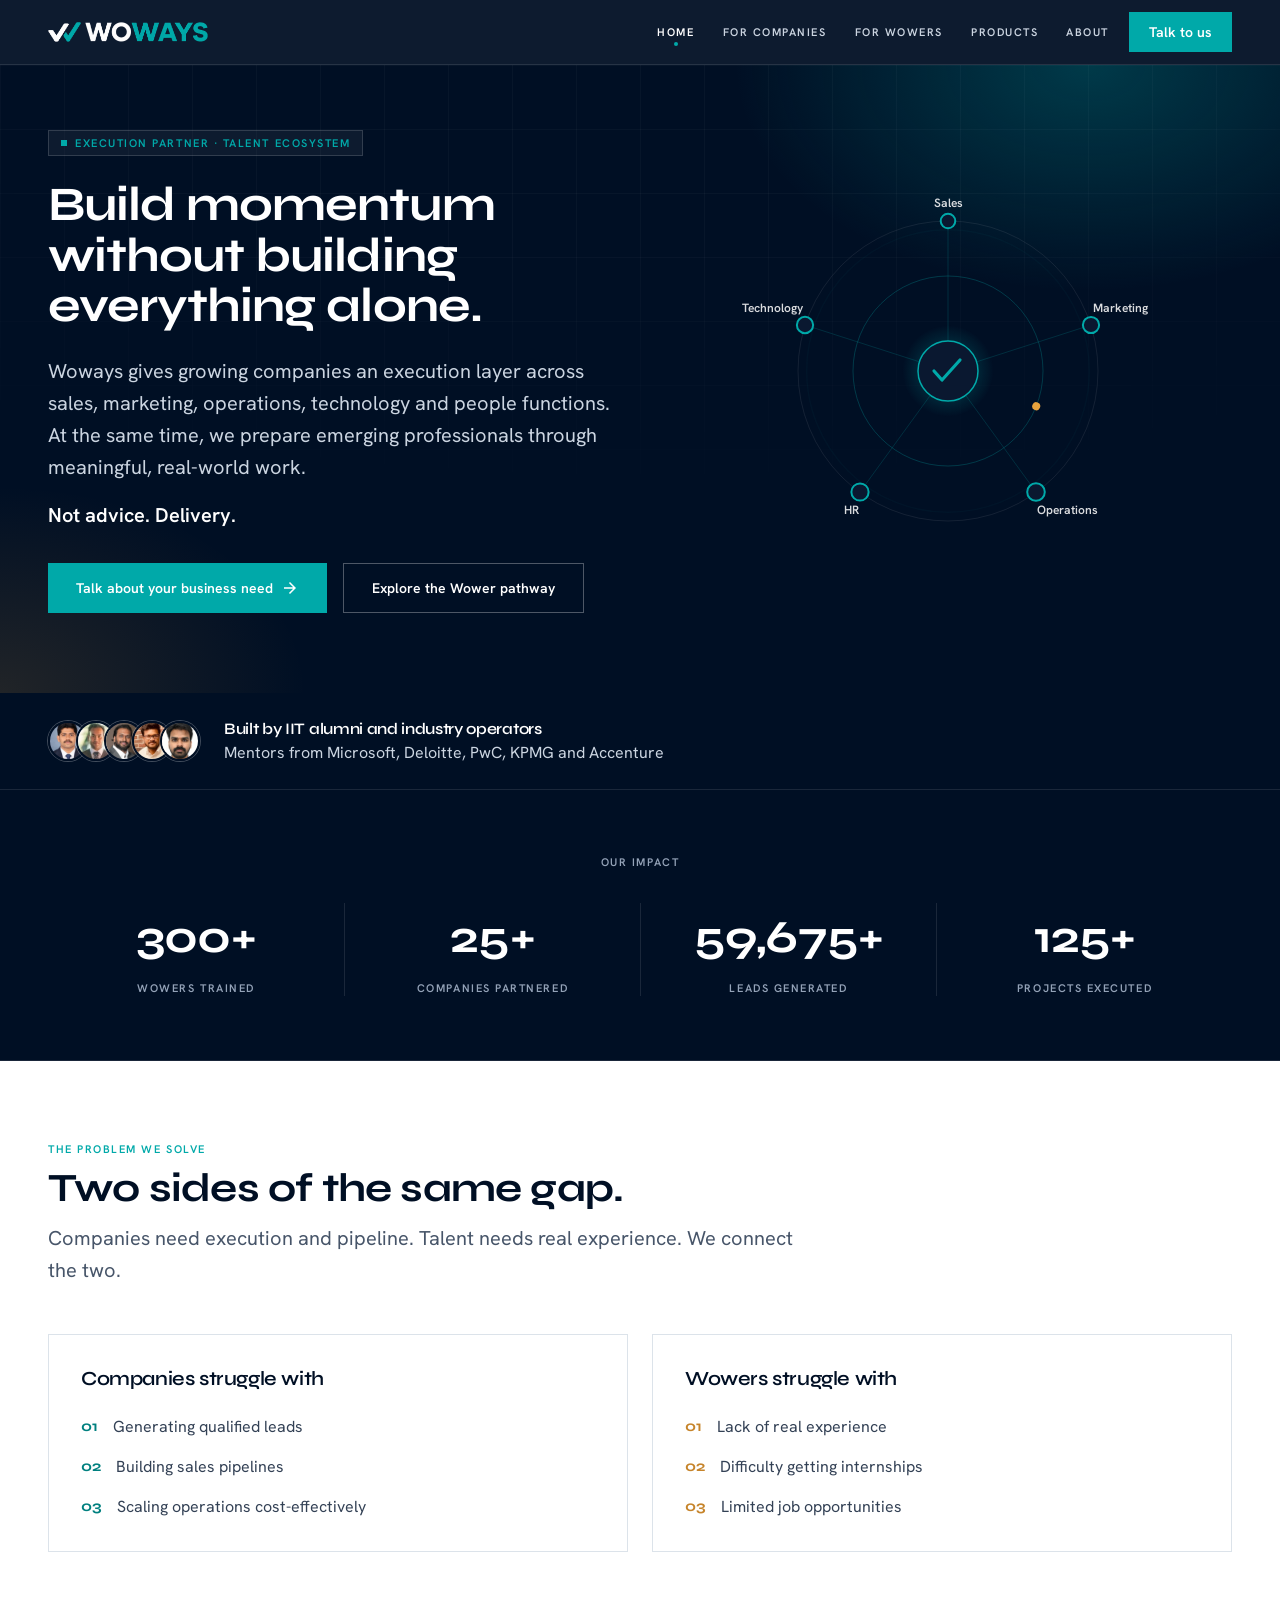
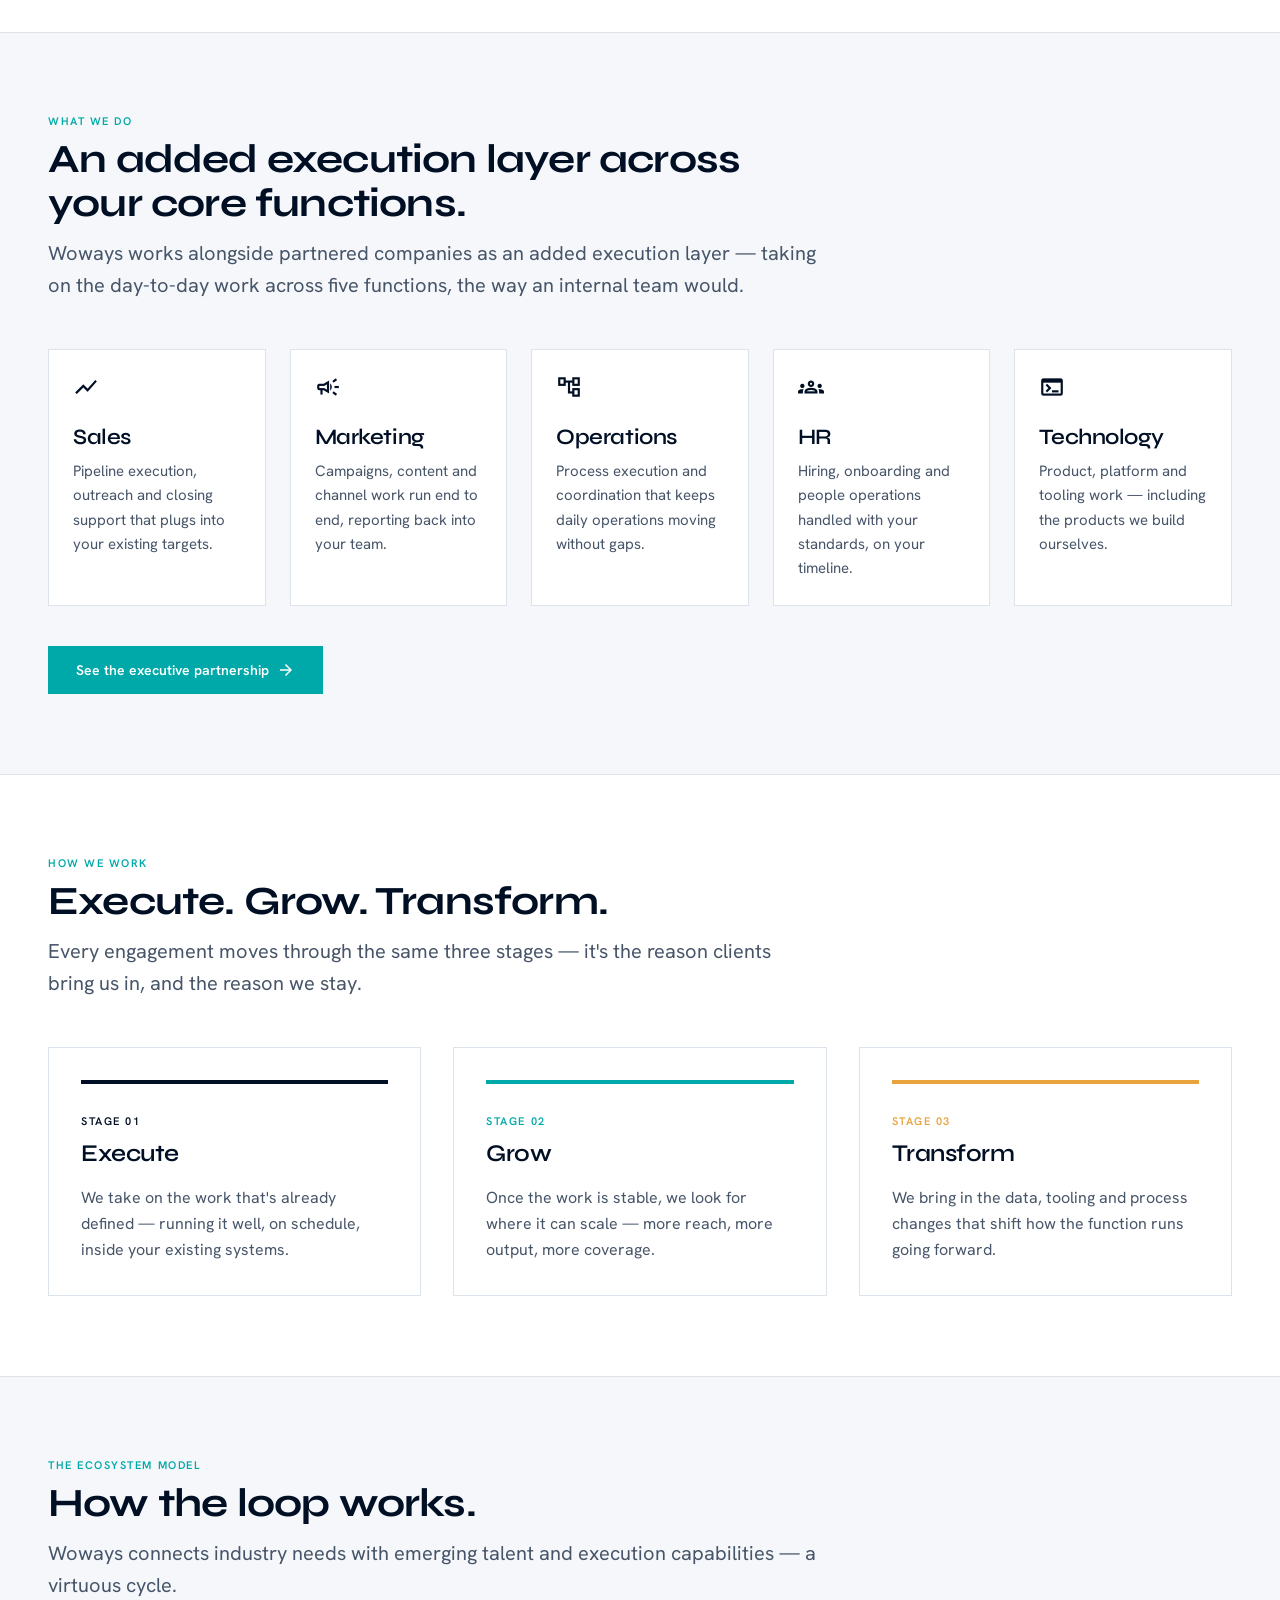
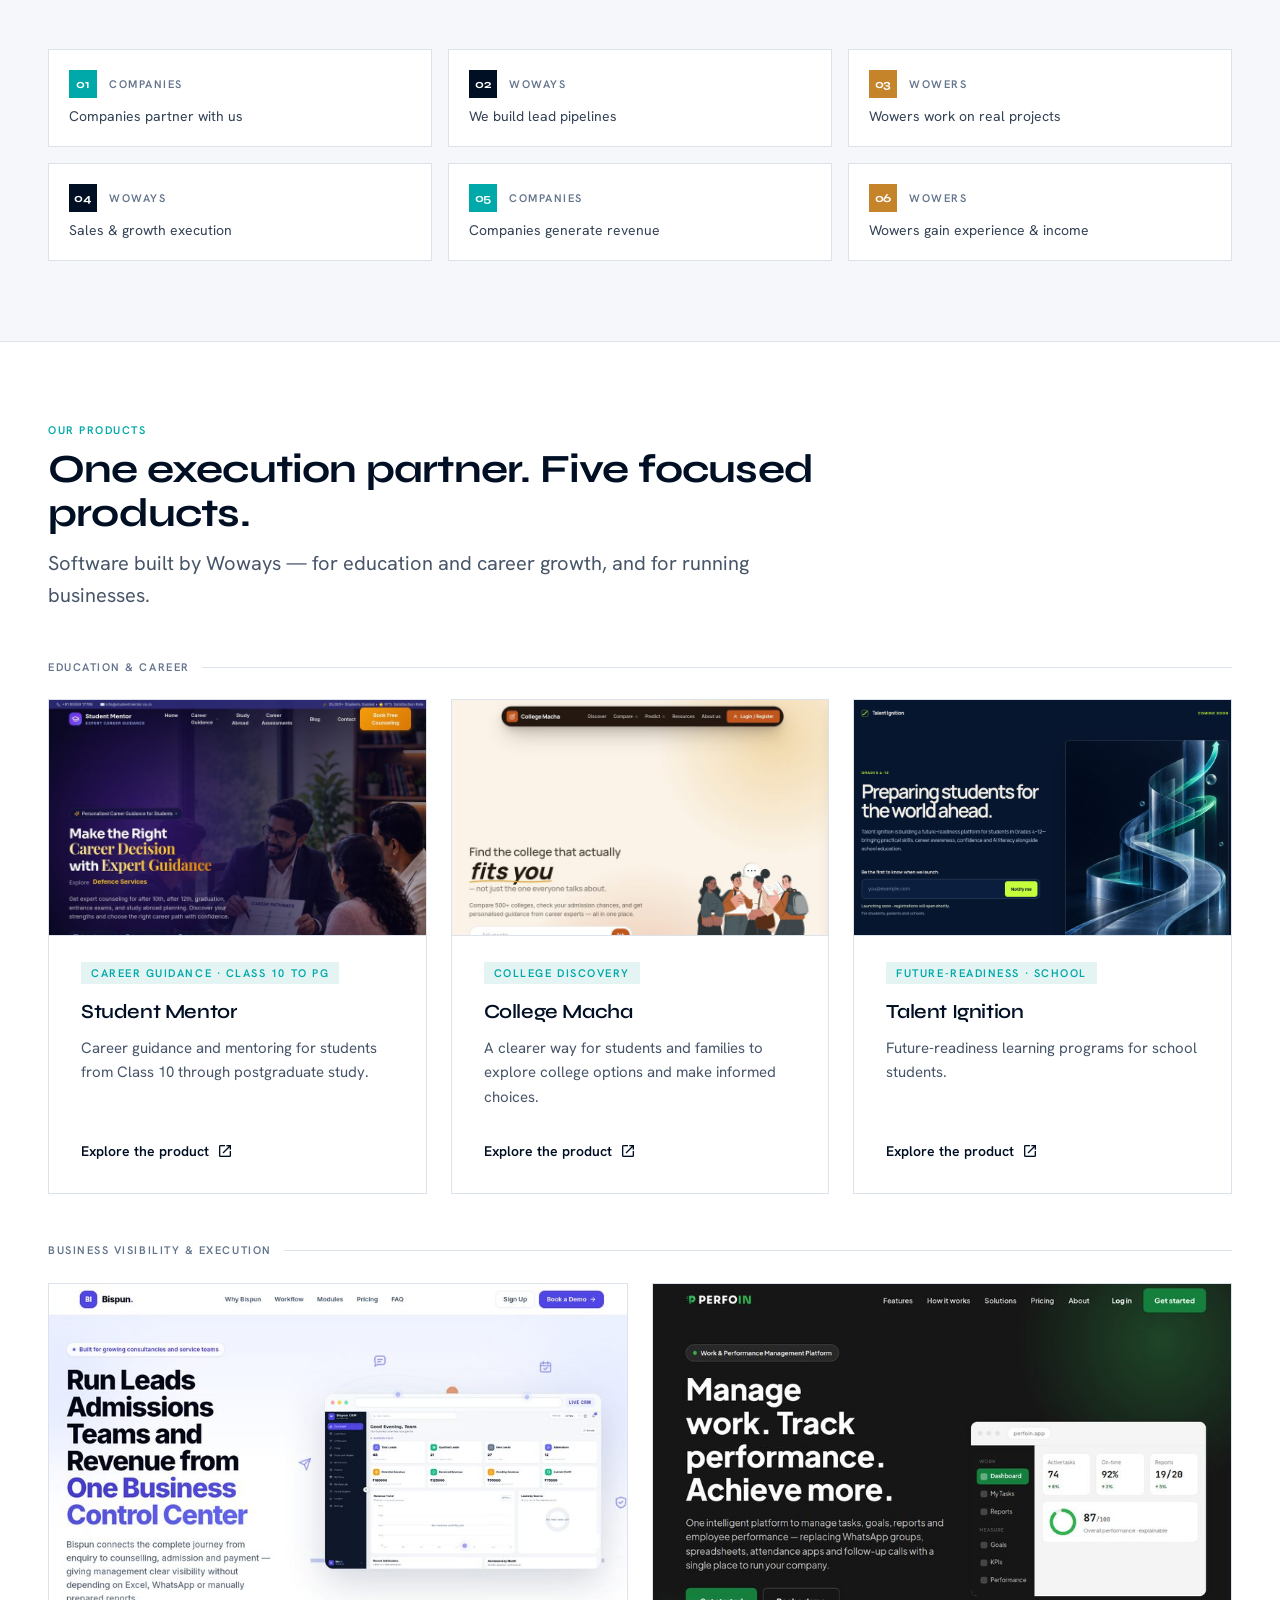
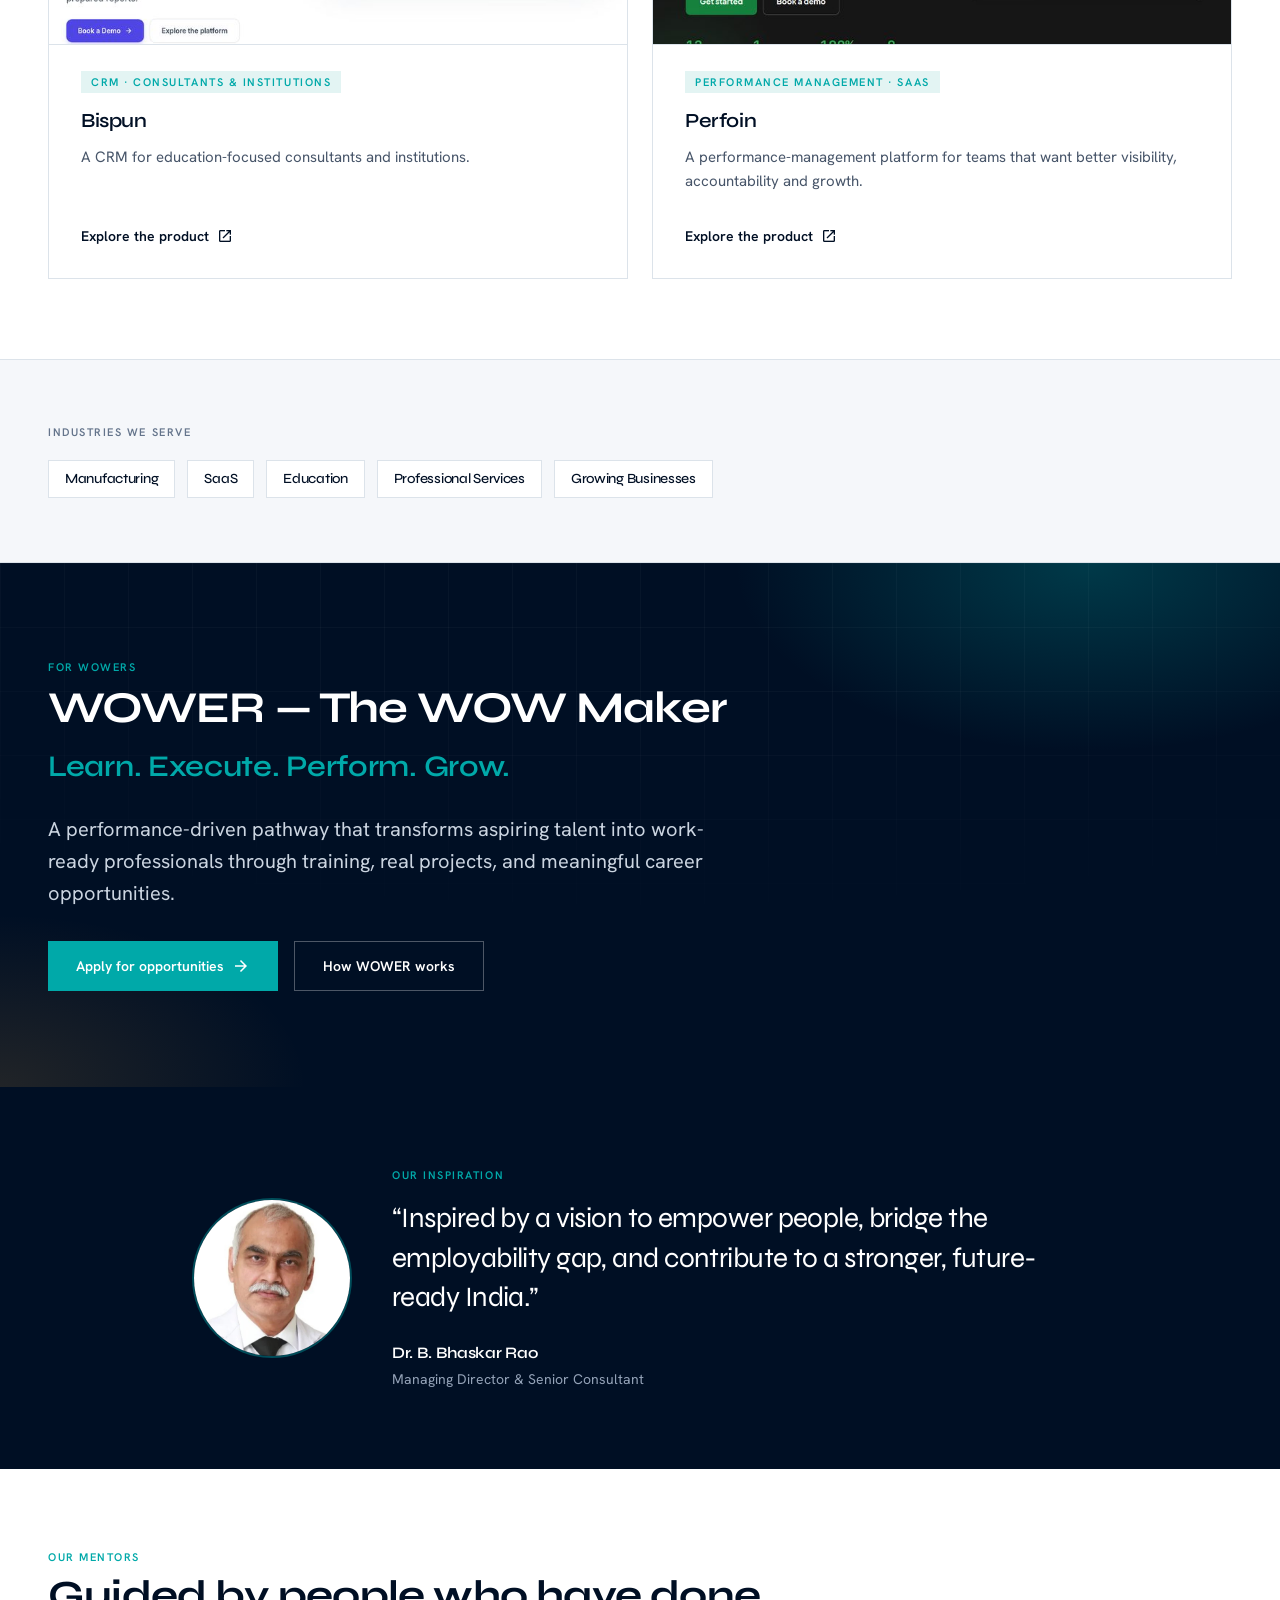
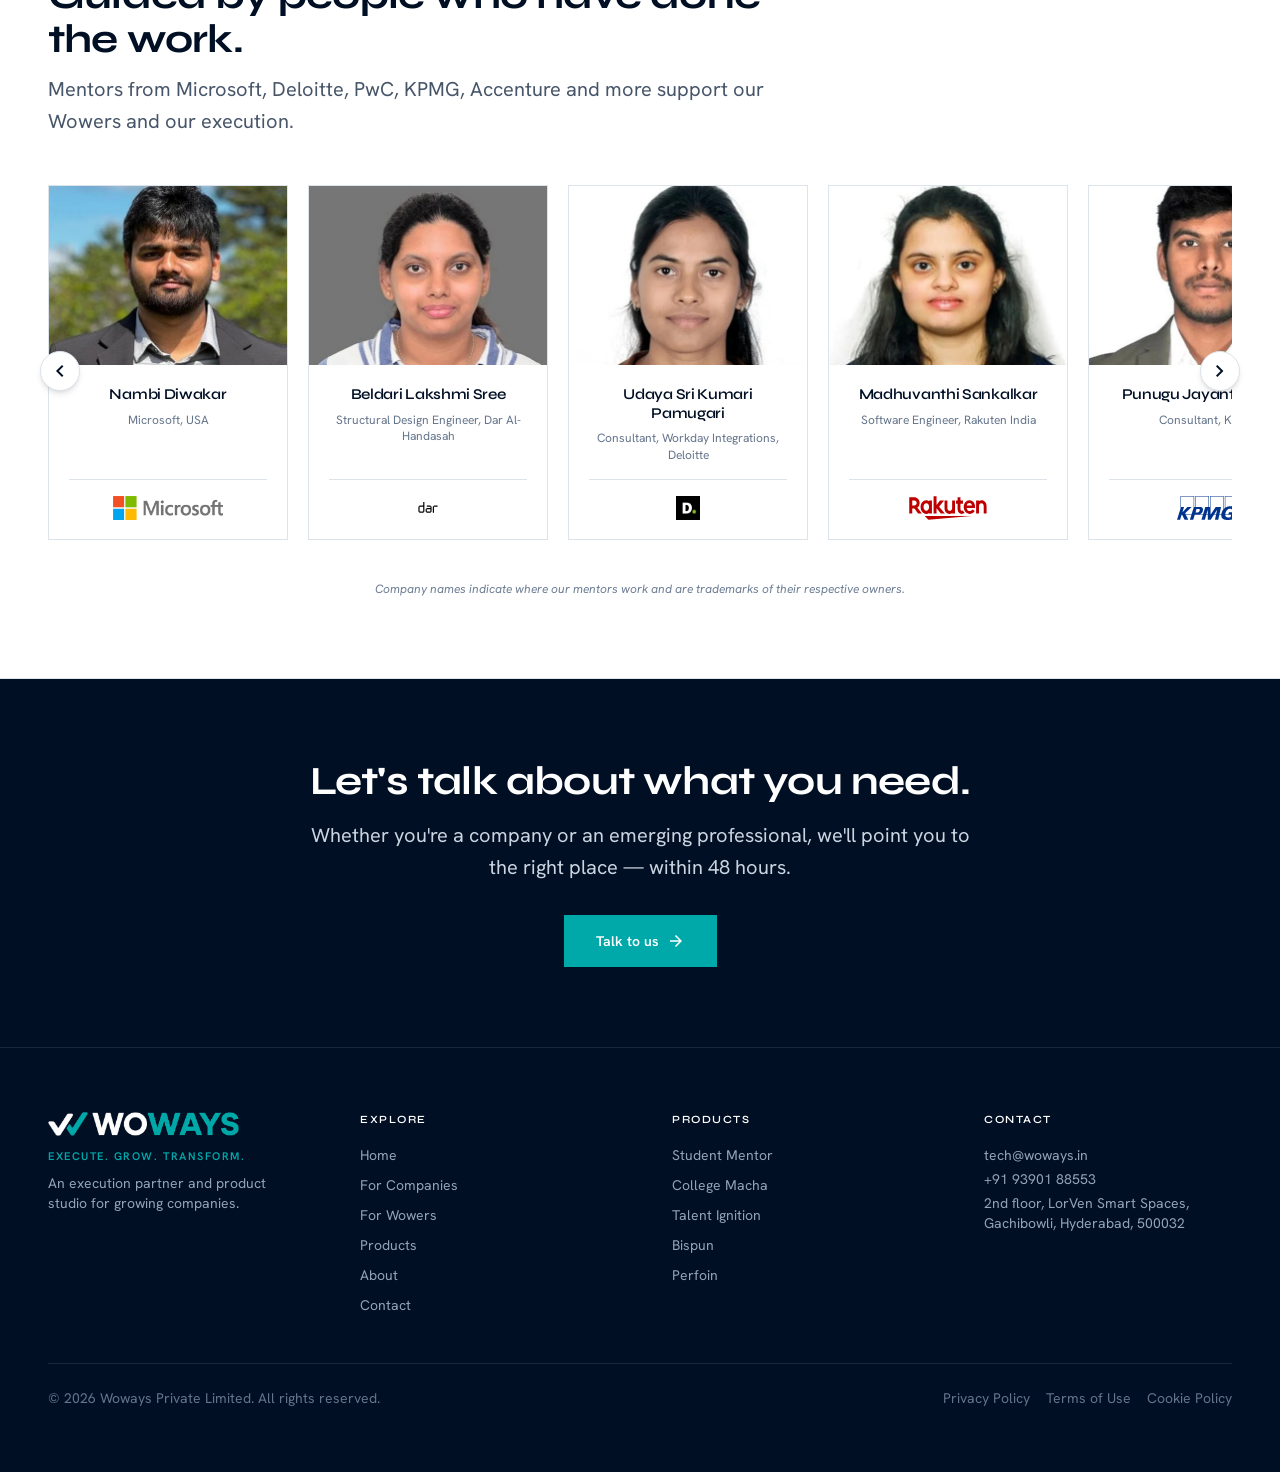
==== index.html @ 2e707cc6 "Fix clipped orbit labels — pad SVG viewBox Widened the shared hero-visual viewBox so edge labels (e." ====
<!DOCTYPE html>
<html class="scroll-smooth" lang="en"><head>
<meta charset="utf-8"/>
<meta content="width=device-width, initial-scale=1.0" name="viewport"/>
<title>Woways — Your Executive Partner</title>
<link rel="icon" href="favicon.ico" sizes="any"/>
<link rel="icon" type="image/png" sizes="32x32" href="favicon-32.png"/>
<link rel="icon" type="image/png" sizes="16x16" href="favicon-16.png"/>
<link rel="apple-touch-icon" href="apple-touch-icon.png"/>
<link href="https://fonts.googleapis.com" rel="preconnect"/>
<link crossorigin="" href="https://fonts.gstatic.com" rel="preconnect"/>
<link href="https://fonts.googleapis.com/css2?family=Hanken+Grotesk:ital,wght@0,300;0,400;0,500;0,600;0,700;1,400&family=Syne:wght@500;600;700;800&display=swap" rel="stylesheet"/>
<link href="https://fonts.googleapis.com/css2?family=Material+Symbols+Outlined:wght,FILL@100..700,0..1&display=swap" rel="stylesheet"/>
<link rel="stylesheet" href="styles.css"/>
<style>
 .material-symbols-outlined{font-variation-settings:'FILL' 0,'wght' 400,'GRAD' 0,'opsz' 24;display:inline-block;vertical-align:middle;line-height:1}
 body{font-family:"Hanken Grotesk",sans-serif;overflow-x:hidden}
 img{max-width:100%;height:auto}
 header img,footer img{max-height:2.5rem;width:auto}
 h1,h2,h3,h4,.font-display{font-family:"Syne",sans-serif;letter-spacing:-0.02em}
 .hd1{font-size:clamp(32px,4.6vw,48px);line-height:1.05;font-weight:700}
 .hd2{font-size:clamp(26px,3.6vw,40px);line-height:1.1;font-weight:700}
 .hd3{font-size:22px;line-height:1.2;font-weight:600}
 .lead{font-size:clamp(17px,2.2vw,20px);line-height:1.6}
 .cap{font-size:11px;font-weight:600;letter-spacing:.14em;text-transform:uppercase}
 :focus-visible{outline:2.5px solid #00A9A9;outline-offset:3px}
 .skip{position:absolute;left:-9999px;top:0;background:#00A9A9;color:#02201E;padding:10px 16px;font-weight:600;z-index:200}
 .skip:focus{left:0}
 /* page transition */
 @keyframes pageIn{from{opacity:0;transform:translateY(12px)}to{opacity:1;transform:none}}
 main#main{animation:pageIn .55s cubic-bezier(.2,.7,.2,1) both}
 body.is-leaving{opacity:0;transform:translateY(-8px);transition:opacity .26s ease,transform .26s ease}
 @media (prefers-reduced-motion:reduce){main#main{animation:none}body.is-leaving{opacity:1!important;transform:none!important;transition:none}}
 /* animations */
 .js-anim .reveal{opacity:0;transform:translateY(22px);transition:opacity .7s cubic-bezier(.2,.7,.2,1),transform .7s cubic-bezier(.2,.7,.2,1)}
 .js-anim .reveal.in{opacity:1;transform:none}
 .js-anim .stagger.in>*{opacity:0;transform:translateY(18px);animation:rise .6s cubic-bezier(.2,.7,.2,1) forwards}
 .js-anim .stagger.in>*:nth-child(2){animation-delay:.08s}.js-anim .stagger.in>*:nth-child(3){animation-delay:.16s}
 .js-anim .stagger.in>*:nth-child(4){animation-delay:.24s}.js-anim .stagger.in>*:nth-child(5){animation-delay:.32s}
 @keyframes rise{to{opacity:1;transform:none}}
 .herofade{opacity:0;transform:translateY(16px);animation:rise .8s cubic-bezier(.2,.7,.2,1) .05s forwards}
 .card-lift{transition:transform .2s ease,box-shadow .2s ease,border-color .2s ease}
 .card-lift:hover{transform:translateY(-4px);box-shadow:0 24px 50px -30px rgba(0,15,36,.5)}
 .arrow-move{transition:transform .16s ease}
 .grp:hover .arrow-move{transform:translateX(4px)}
 @media (prefers-reduced-motion:reduce){.reveal,.stagger>*,.herofade{opacity:1!important;transform:none!important;animation:none!important}.mascot-float{animation:none!important}}
 .mascot-float{animation:bob 4.2s ease-in-out infinite}
 @keyframes bob{0%,100%{transform:translateY(0)}50%{transform:translateY(-10px)}}
 @keyframes floaty{0%,100%{transform:translateY(0)}50%{transform:translateY(-14px)}}
 .floaty{animation:floaty 6s ease-in-out infinite}
 @media (prefers-reduced-motion:reduce){.floaty{animation:none!important}}
 .glow{background:radial-gradient(46% 60% at 85% 0%,rgba(0,169,169,.28),transparent 60%),radial-gradient(40% 55% at 0% 100%,rgba(232,163,61,.14),transparent 60%)}
 .gridlines{background-image:linear-gradient(rgba(255,255,255,.05) 1px,transparent 1px),linear-gradient(90deg,rgba(255,255,255,.05) 1px,transparent 1px);background-size:64px 64px;-webkit-mask:radial-gradient(120% 90% at 50% 0%,#000 30%,transparent 78%);mask:radial-gradient(120% 90% at 50% 0%,#000 30%,transparent 78%)}
</style>
</head><body class="bg-paperBg text-brandNavy antialiased"><a href="#main" class="skip">Skip to content</a><header class="sticky top-0 z-50 bg-brandNavy/95 backdrop-blur border-b border-white/10"><div class="max-w-[1440px] mx-auto px-6 lg:px-12 h-16 flex items-center justify-between"><a href="/" aria-label="Woways — Execute, Grow, Transform" class="flex items-center gap-1 shrink-0"><img src="logo-icon.png" alt="" class="h-5 w-auto"/><img src="logo-word.png" alt="Woways" class="h-5 w-auto"/></a><div class="flex items-center gap-5"><nav class="hidden md:flex items-center gap-5 lg:gap-7" aria-label="Primary"><a class="cap text-white transition-colors relative" href="/" aria-current="page">Home<span class="absolute -bottom-1.5 left-1/2 -translate-x-1/2 w-1 h-1 rounded-full bg-brandTeal"></span></a><a class="cap text-slate-300 hover:text-white transition-colors" href="companies">For Companies</a><a class="cap text-slate-300 hover:text-white transition-colors" href="wowers">For Wowers</a><a class="cap text-slate-300 hover:text-white transition-colors" href="products">Products</a><a class="cap text-slate-300 hover:text-white transition-colors" href="about">About</a></nav><a class="hidden sm:inline-flex items-center bg-brandTeal hover:bg-brandTealDark text-white text-sm font-semibold px-5 py-2.5 transition-colors" href="contact">Talk to us</a><button id="mbtn" class="md:hidden text-white p-2" aria-label="Open menu" aria-expanded="false"><span class="material-symbols-outlined">menu</span></button></div></div><div id="mmenu" class="hidden md:hidden bg-brandNavy border-t border-white/10"><a class="block px-6 py-3 text-slate-200 border-t border-white/10 font-display font-semibold" href="/">Home</a><a class="block px-6 py-3 text-slate-200 border-t border-white/10 font-display font-semibold" href="companies">For Companies</a><a class="block px-6 py-3 text-slate-200 border-t border-white/10 font-display font-semibold" href="wowers">For Wowers</a><a class="block px-6 py-3 text-slate-200 border-t border-white/10 font-display font-semibold" href="products">Products</a><a class="block px-6 py-3 text-slate-200 border-t border-white/10 font-display font-semibold" href="about">About</a><div class="p-4 border-t border-white/10"><a class="block text-center bg-brandTeal hover:bg-brandTealDark text-white text-sm font-semibold px-6 py-3 transition-colors" href="contact">Talk to us</a></div></div></header><main id="main" tabindex="-1"><section class="relative bg-brandNavy text-white overflow-hidden"><div class="absolute inset-0 glow pointer-events-none"></div><div class="absolute inset-0 gridlines opacity-60 pointer-events-none"></div><div class="relative max-w-[1440px] mx-auto px-6 lg:px-12 pt-12 lg:pt-16 pb-14 lg:pb-20 grid lg:grid-cols-2 gap-12 items-center"><div class="max-w-2xl herofade"><div class="inline-flex items-center gap-2 px-3 py-1 bg-white/5 border border-white/15 text-brandTeal cap mb-6"><span class="w-1.5 h-1.5 bg-brandTeal inline-block"></span> Execution partner · Talent ecosystem</div><h1 class="hd1 text-white mb-6">Build momentum without building everything alone.</h1><p class="lead text-slate-300 mb-8">Woways gives growing companies an execution layer across sales, marketing, operations, technology and people functions. At the same time, we prepare emerging professionals through meaningful, real-world work.<br class="hidden sm:block"/><span class="inline-block mt-4 text-white font-semibold">Not advice. Delivery.</span></p><div class="flex flex-wrap gap-4"><a class="bg-brandTeal hover:bg-brandTealDark text-white text-sm font-semibold px-7 py-3.5 transition-colors inline-flex items-center gap-2" href="partnerships#partner-form">Talk about your business need <span class="material-symbols-outlined text-[18px]" aria-hidden="true">arrow_forward</span></a><a class="border border-white/30 hover:border-white hover:bg-white/5 text-white text-sm font-semibold px-7 py-3.5 transition-colors" href="wowers">Explore the Wower pathway</a></div></div><div class="hidden lg:flex items-center justify-center herofade" style="animation-delay:.18s"><svg viewBox="-40 -16 480 432" class="w-full max-w-[480px] mx-auto" role="img" aria-label="Woways execution across five functions"><defs><filter id="vg" x="-50%" y="-50%" width="200%" height="200%"><feGaussianBlur stdDeviation="6" result="b"/><feMerge><feMergeNode in="b"/><feMergeNode in="SourceGraphic"/></feMerge></filter><radialGradient id="vc" cx="50%" cy="50%" r="50%"><stop offset="0%" stop-color="#00A9A9" stop-opacity=".9"/><stop offset="100%" stop-color="#00A9A9" stop-opacity="0"/></radialGradient></defs><circle cx="200" cy="200" r="150" fill="none" stroke="rgba(255,255,255,.08)"/><circle cx="200" cy="200" r="95" fill="none" stroke="rgba(0,169,169,.28)"/><line x1="200" y1="200" x2="200" y2="50" stroke="rgba(0,169,169,.20)" stroke-width="1"/><line x1="200" y1="200" x2="343" y2="154" stroke="rgba(0,169,169,.20)" stroke-width="1"/><line x1="200" y1="200" x2="288" y2="321" stroke="rgba(0,169,169,.20)" stroke-width="1"/><line x1="200" y1="200" x2="112" y2="321" stroke="rgba(0,169,169,.20)" stroke-width="1"/><line x1="200" y1="200" x2="57" y2="154" stroke="rgba(0,169,169,.20)" stroke-width="1"/><g><animateTransform attributeName="transform" type="rotate" from="0 200 200" to="360 200 200" dur="46s" repeatCount="indefinite"/><circle cx="295" cy="200" r="4" fill="#E8A33D"/></g><circle cx="200" cy="50" r="7" fill="#0A1830" stroke="#00A9A9" stroke-width="2"><animate attributeName="r" values="7;9;7" dur="3.0s" begin="0.0s" repeatCount="indefinite"/></circle><text x="200" y="48" text-anchor="middle" font-family="Hanken Grotesk,sans-serif" font-size="12" font-weight="600" fill="rgba(255,255,255,.85)" dy="-12">Sales</text><circle cx="343" cy="154" r="7" fill="#0A1830" stroke="#00A9A9" stroke-width="2"><animate attributeName="r" values="7;9;7" dur="3.3s" begin="0.4s" repeatCount="indefinite"/></circle><text x="345" y="153" text-anchor="start" font-family="Hanken Grotesk,sans-serif" font-size="12" font-weight="600" fill="rgba(255,255,255,.85)" dy="-12">Marketing</text><circle cx="288" cy="321" r="7" fill="#0A1830" stroke="#00A9A9" stroke-width="2"><animate attributeName="r" values="7;9;7" dur="3.6s" begin="0.8s" repeatCount="indefinite"/></circle><text x="289" y="323" text-anchor="start" font-family="Hanken Grotesk,sans-serif" font-size="12" font-weight="600" fill="rgba(255,255,255,.85)" dy="20">Operations</text><circle cx="112" cy="321" r="7" fill="#0A1830" stroke="#00A9A9" stroke-width="2"><animate attributeName="r" values="7;9;7" dur="3.9s" begin="1.2000000000000002s" repeatCount="indefinite"/></circle><text x="111" y="323" text-anchor="end" font-family="Hanken Grotesk,sans-serif" font-size="12" font-weight="600" fill="rgba(255,255,255,.85)" dy="20">HR</text><circle cx="57" cy="154" r="7" fill="#0A1830" stroke="#00A9A9" stroke-width="2"><animate attributeName="r" values="7;9;7" dur="4.2s" begin="1.6s" repeatCount="indefinite"/></circle><text x="55" y="153" text-anchor="end" font-family="Hanken Grotesk,sans-serif" font-size="12" font-weight="600" fill="rgba(255,255,255,.85)" dy="-12">Technology</text><circle cx="200" cy="200" r="46" fill="url(#vc)" opacity=".45"/><circle cx="200" cy="200" r="30" fill="#0A1830" stroke="#00A9A9" stroke-width="1.5"/><path d="M186 200 l8 9 18 -20" fill="none" stroke="#00A9A9" stroke-width="3.2" stroke-linecap="round" stroke-linejoin="round"/><circle cx="200" cy="200" r="30" fill="none" stroke="#00A9A9" stroke-width="1.5"><animate attributeName="r" values="30;150;30" dur="6s" repeatCount="indefinite"/><animate attributeName="opacity" values=".55;0;.55" dur="6s" repeatCount="indefinite"/></circle></svg></div></div></section><section class="bg-brandNavy py-6 border-b border-white/10"><div class="max-w-[1440px] mx-auto px-6 lg:px-12 flex flex-col sm:flex-row items-center sm:items-center gap-4 sm:gap-6 reveal"><div class="flex items-center shrink-0" aria-hidden="true"><img src="m/jagadishwar-reddy.jpg" alt="Jagadishwar Reddy" loading="lazy" class="w-10 h-10 rounded-full object-cover border-2 border-brandNavy ring-1 ring-white/25 -ml-3 first:ml-0"/><img src="m/vihang.jpg" alt="Vihang Gunnam" loading="lazy" class="w-10 h-10 rounded-full object-cover border-2 border-brandNavy ring-1 ring-white/25 -ml-3 first:ml-0"/><img src="m/bhargav-chowdary.jpg" alt="Durga Bhargav Chowdary Kotha" loading="lazy" class="w-10 h-10 rounded-full object-cover border-2 border-brandNavy ring-1 ring-white/25 -ml-3 first:ml-0"/><img src="m/rohit-karre.jpg" alt="Rohit Karre" loading="lazy" class="w-10 h-10 rounded-full object-cover border-2 border-brandNavy ring-1 ring-white/25 -ml-3 first:ml-0"/><img src="m/omkareshwar-boda.jpg" alt="Omkareshwar Boda" loading="lazy" class="w-10 h-10 rounded-full object-cover border-2 border-brandNavy ring-1 ring-white/25 -ml-3 first:ml-0"/></div><div class="text-center sm:text-left"><div class="text-white text-sm md:text-base font-display font-semibold">Built by IIT alumni and industry operators</div><div class="text-slate-300 text-sm md:text-base">Mentors from Microsoft, Deloitte, PwC, KPMG and Accenture</div></div></div></section><section class="bg-brandNavy py-14 lg:py-16 border-b border-white/10"><div class="max-w-[1440px] mx-auto px-6 lg:px-12"><p class="cap text-slate-400 mb-8 text-center reveal">Our impact</p><div class="grid grid-cols-2 md:grid-cols-4 gap-y-8 reveal"><div class="text-center px-2 "><div class="font-display font-bold text-white" style="font-size:clamp(30px,4.6vw,46px);letter-spacing:-0.02em"><span class="countup" data-to="300">300</span>+</div><div class="cap text-slate-400 mt-2">Wowers trained</div></div><div class="text-center px-2 md:border-l md:border-white/10"><div class="font-display font-bold text-white" style="font-size:clamp(30px,4.6vw,46px);letter-spacing:-0.02em"><span class="countup" data-to="25">25</span>+</div><div class="cap text-slate-400 mt-2">Companies partnered</div></div><div class="text-center px-2 md:border-l md:border-white/10"><div class="font-display font-bold text-white" style="font-size:clamp(30px,4.6vw,46px);letter-spacing:-0.02em"><span class="countup" data-to="59675">59,675</span>+</div><div class="cap text-slate-400 mt-2">Leads generated</div></div><div class="text-center px-2 md:border-l md:border-white/10"><div class="font-display font-bold text-white" style="font-size:clamp(30px,4.6vw,46px);letter-spacing:-0.02em"><span class="countup" data-to="125">125</span>+</div><div class="cap text-slate-400 mt-2">Projects executed</div></div></div></div></section><section class="bg-white py-16 lg:py-20 border-b border-borderLine"><div class="max-w-[1440px] mx-auto px-6 lg:px-12"><div class="max-w-3xl mb-12 reveal"><span class="cap text-brandTeal block mb-2">The problem we solve</span><h2 class="hd2 text-brandNavy mb-3">Two sides of the same gap.</h2><p class="lead text-slate-600">Companies need execution and pipeline. Talent needs real experience. We connect the two.</p></div><div class="grid grid-cols-1 md:grid-cols-2 gap-6 reveal"><div class="bg-white border border-borderLine p-8"><h3 class="hd3 text-brandNavy mb-6" style="font-size:20px">Companies struggle with</h3><div class="space-y-4"><div class="flex gap-4 items-start"><span class="font-display font-bold text-brandTealDark shrink-0" style="font-size:15px">01</span><span class="text-slate-700">Generating qualified leads</span></div><div class="flex gap-4 items-start"><span class="font-display font-bold text-brandTealDark shrink-0" style="font-size:15px">02</span><span class="text-slate-700">Building sales pipelines</span></div><div class="flex gap-4 items-start"><span class="font-display font-bold text-brandTealDark shrink-0" style="font-size:15px">03</span><span class="text-slate-700">Scaling operations cost-effectively</span></div></div></div><div class="bg-white border border-borderLine p-8"><h3 class="hd3 text-brandNavy mb-6" style="font-size:20px">Wowers struggle with</h3><div class="space-y-4"><div class="flex gap-4 items-start"><span class="font-display font-bold text-brandOrangeDark shrink-0" style="font-size:15px">01</span><span class="text-slate-700">Lack of real experience</span></div><div class="flex gap-4 items-start"><span class="font-display font-bold text-brandOrangeDark shrink-0" style="font-size:15px">02</span><span class="text-slate-700">Difficulty getting internships</span></div><div class="flex gap-4 items-start"><span class="font-display font-bold text-brandOrangeDark shrink-0" style="font-size:15px">03</span><span class="text-slate-700">Limited job opportunities</span></div></div></div></div></div></section><section class="bg-paperBg py-16 lg:py-20 border-b border-borderLine" id="capabilities"><div class="max-w-[1440px] mx-auto px-6 lg:px-12"><div class="max-w-3xl mb-12 reveal"><span class="cap text-brandTeal block mb-2">What we do</span><h2 class="hd2 text-brandNavy mb-3">An added execution layer across your core functions.</h2><p class="lead text-slate-600">Woways works alongside partnered companies as an added execution layer — taking on the day-to-day work across five functions, the way an internal team would.</p></div><div class="grid grid-cols-1 md:grid-cols-3 lg:grid-cols-5 gap-6 stagger reveal"><div class="bg-white border border-borderLine p-6 card-lift group"><span class="material-symbols-outlined text-[26px] text-brandNavy group-hover:text-brandTeal transition-colors mb-6 block" aria-hidden="true">show_chart</span><h3 class="hd3 text-brandNavy mb-2">Sales</h3><p class="text-[15px] leading-relaxed text-slate-600 leading-relaxed">Pipeline execution, outreach and closing support that plugs into your existing targets.</p></div><div class="bg-white border border-borderLine p-6 card-lift group"><span class="material-symbols-outlined text-[26px] text-brandNavy group-hover:text-brandTeal transition-colors mb-6 block" aria-hidden="true">campaign</span><h3 class="hd3 text-brandNavy mb-2">Marketing</h3><p class="text-[15px] leading-relaxed text-slate-600 leading-relaxed">Campaigns, content and channel work run end to end, reporting back into your team.</p></div><div class="bg-white border border-borderLine p-6 card-lift group"><span class="material-symbols-outlined text-[26px] text-brandNavy group-hover:text-brandTeal transition-colors mb-6 block" aria-hidden="true">account_tree</span><h3 class="hd3 text-brandNavy mb-2">Operations</h3><p class="text-[15px] leading-relaxed text-slate-600 leading-relaxed">Process execution and coordination that keeps daily operations moving without gaps.</p></div><div class="bg-white border border-borderLine p-6 card-lift group"><span class="material-symbols-outlined text-[26px] text-brandNavy group-hover:text-brandTeal transition-colors mb-6 block" aria-hidden="true">groups</span><h3 class="hd3 text-brandNavy mb-2">HR</h3><p class="text-[15px] leading-relaxed text-slate-600 leading-relaxed">Hiring, onboarding and people operations handled with your standards, on your timeline.</p></div><div class="bg-white border border-borderLine p-6 card-lift group"><span class="material-symbols-outlined text-[26px] text-brandNavy group-hover:text-brandTeal transition-colors mb-6 block" aria-hidden="true">terminal</span><h3 class="hd3 text-brandNavy mb-2">Technology</h3><p class="text-[15px] leading-relaxed text-slate-600 leading-relaxed">Product, platform and tooling work — including the products we build ourselves.</p></div></div><div class="mt-10 reveal"><a class="inline-flex items-center gap-2 bg-brandTeal hover:bg-brandTealDark text-white text-sm font-semibold px-7 py-3.5 transition-colors grp" href="companies">See the executive partnership <span class="material-symbols-outlined text-[18px] arrow-move" aria-hidden="true">arrow_forward</span></a></div></div></section><section class="bg-white py-16 lg:py-20 border-b border-borderLine" id="how"><div class="max-w-[1440px] mx-auto px-6 lg:px-12"><div class="max-w-3xl mb-12 reveal"><span class="cap text-brandTeal block mb-2">How we work</span><h2 class="hd2 text-brandNavy mb-3">Execute. Grow. Transform.</h2><p class="lead text-slate-600">Every engagement moves through the same three stages — it's the reason clients bring us in, and the reason we stay.</p></div><div class="grid grid-cols-1 md:grid-cols-3 gap-8 stagger reveal"><div class="border border-borderLine p-8 bg-white card-lift"><div class="w-full h-1 bg-brandNavy mb-6"></div><span class="cap text-brandNavy font-bold">STAGE 01</span><h3 class="hd3 text-brandNavy mt-2 mb-4" style="font-size:24px">Execute</h3><p class="text-slate-600 leading-relaxed">We take on the work that's already defined — running it well, on schedule, inside your existing systems.</p></div><div class="border border-borderLine p-8 bg-white card-lift"><div class="w-full h-1 bg-brandTeal mb-6"></div><span class="cap text-brandTeal font-bold">STAGE 02</span><h3 class="hd3 text-brandNavy mt-2 mb-4" style="font-size:24px">Grow</h3><p class="text-slate-600 leading-relaxed">Once the work is stable, we look for where it can scale — more reach, more output, more coverage.</p></div><div class="border border-borderLine p-8 bg-white card-lift"><div class="w-full h-1 bg-brandOrange mb-6"></div><span class="cap text-brandOrange font-bold">STAGE 03</span><h3 class="hd3 text-brandNavy mt-2 mb-4" style="font-size:24px">Transform</h3><p class="text-slate-600 leading-relaxed">We bring in the data, tooling and process changes that shift how the function runs going forward.</p></div></div></div></section><section class="bg-paperBg py-16 lg:py-20 border-b border-borderLine"><div class="max-w-[1440px] mx-auto px-6 lg:px-12"><div class="max-w-3xl mb-12 reveal"><span class="cap text-brandTeal block mb-2">The ecosystem model</span><h2 class="hd2 text-brandNavy mb-3">How the loop works.</h2><p class="lead text-slate-600">Woways connects industry needs with emerging talent and execution capabilities — a virtuous cycle.</p></div><div class="grid grid-cols-1 sm:grid-cols-2 lg:grid-cols-3 gap-4 stagger reveal"><div class="bg-white border border-borderLine p-5 card-lift"><div class="flex items-center gap-3 mb-2"><span class="w-7 h-7 bg-brandTeal text-white grid place-items-center font-display font-bold text-xs shrink-0">01</span><span class="cap text-slate-500">Companies</span></div><p class="text-slate-700 text-sm">Companies partner with us</p></div><div class="bg-white border border-borderLine p-5 card-lift"><div class="flex items-center gap-3 mb-2"><span class="w-7 h-7 bg-brandNavy text-white grid place-items-center font-display font-bold text-xs shrink-0">02</span><span class="cap text-slate-500">Woways</span></div><p class="text-slate-700 text-sm">We build lead pipelines</p></div><div class="bg-white border border-borderLine p-5 card-lift"><div class="flex items-center gap-3 mb-2"><span class="w-7 h-7 bg-brandOrangeDark text-white grid place-items-center font-display font-bold text-xs shrink-0">03</span><span class="cap text-slate-500">Wowers</span></div><p class="text-slate-700 text-sm">Wowers work on real projects</p></div><div class="bg-white border border-borderLine p-5 card-lift"><div class="flex items-center gap-3 mb-2"><span class="w-7 h-7 bg-brandNavy text-white grid place-items-center font-display font-bold text-xs shrink-0">04</span><span class="cap text-slate-500">Woways</span></div><p class="text-slate-700 text-sm">Sales & growth execution</p></div><div class="bg-white border border-borderLine p-5 card-lift"><div class="flex items-center gap-3 mb-2"><span class="w-7 h-7 bg-brandTeal text-white grid place-items-center font-display font-bold text-xs shrink-0">05</span><span class="cap text-slate-500">Companies</span></div><p class="text-slate-700 text-sm">Companies generate revenue</p></div><div class="bg-white border border-borderLine p-5 card-lift"><div class="flex items-center gap-3 mb-2"><span class="w-7 h-7 bg-brandOrangeDark text-white grid place-items-center font-display font-bold text-xs shrink-0">06</span><span class="cap text-slate-500">Wowers</span></div><p class="text-slate-700 text-sm">Wowers gain experience & income</p></div></div></div></section><section class="bg-white py-16 lg:py-20 border-b border-borderLine" id="products"><div class="max-w-[1440px] mx-auto px-6 lg:px-12"><div class="max-w-3xl mb-12 reveal"><span class="cap text-brandTeal block mb-2">Our products</span><h2 class="hd2 text-brandNavy mb-3">One execution partner. Five focused products.</h2><p class="lead text-slate-600">Software built by Woways — for education and career growth, and for running businesses.</p></div><div class="flex items-center gap-3 mb-6 reveal"><span class="cap text-slate-500">Education &amp; Career</span><div class="h-px bg-borderLine flex-1"></div></div><div class="grid grid-cols-1 md:grid-cols-3 gap-6 stagger reveal"><a class="bg-white border border-borderLine p-8 card-lift grp flex flex-col justify-between hover:border-brandNavy overflow-hidden" href="https://studentmentor.co.in" target="_blank" rel="noopener noreferrer"><div><div class="aspect-[16/10] overflow-hidden -mx-8 -mt-8 mb-6 border-b border-borderLine"><img src="shot-studentmentor.jpg" alt="Student Mentor preview" loading="lazy" class="w-full h-full object-cover object-top"/></div><span class="cap text-brandTeal bg-brandTealTint px-2.5 py-1">Career guidance · Class 10 to PG</span><h3 class="hd3 text-brandNavy mt-4 mb-3" style="font-size:20px">Student Mentor</h3><p class="text-[15px] leading-relaxed text-slate-600 leading-relaxed mb-8">Career guidance and mentoring for students from Class 10 through postgraduate study.</p></div><span class="inline-flex items-center gap-2 text-sm font-semibold text-brandNavy">Explore the product <span class="material-symbols-outlined text-[16px] arrow-move" aria-hidden="true">open_in_new</span></span></a><a class="bg-white border border-borderLine p-8 card-lift grp flex flex-col justify-between hover:border-brandNavy overflow-hidden" href="https://collegemacha.com" target="_blank" rel="noopener noreferrer"><div><div class="aspect-[16/10] overflow-hidden -mx-8 -mt-8 mb-6 border-b border-borderLine"><img src="shot-collegemacha.jpg" alt="College Macha preview" loading="lazy" class="w-full h-full object-cover object-top"/></div><span class="cap text-brandTeal bg-brandTealTint px-2.5 py-1">College discovery</span><h3 class="hd3 text-brandNavy mt-4 mb-3" style="font-size:20px">College Macha</h3><p class="text-[15px] leading-relaxed text-slate-600 leading-relaxed mb-8">A clearer way for students and families to explore college options and make informed choices.</p></div><span class="inline-flex items-center gap-2 text-sm font-semibold text-brandNavy">Explore the product <span class="material-symbols-outlined text-[16px] arrow-move" aria-hidden="true">open_in_new</span></span></a><a class="bg-white border border-borderLine p-8 card-lift grp flex flex-col justify-between hover:border-brandNavy overflow-hidden" href="https://talentignition.in" target="_blank" rel="noopener noreferrer"><div><div class="aspect-[16/10] overflow-hidden -mx-8 -mt-8 mb-6 border-b border-borderLine"><img src="shot-talentignition.jpg" alt="Talent Ignition preview" loading="lazy" class="w-full h-full object-cover object-top"/></div><span class="cap text-brandTeal bg-brandTealTint px-2.5 py-1">Future-readiness · School</span><h3 class="hd3 text-brandNavy mt-4 mb-3" style="font-size:20px">Talent Ignition</h3><p class="text-[15px] leading-relaxed text-slate-600 leading-relaxed mb-8">Future-readiness learning programs for school students.</p></div><span class="inline-flex items-center gap-2 text-sm font-semibold text-brandNavy">Explore the product <span class="material-symbols-outlined text-[16px] arrow-move" aria-hidden="true">open_in_new</span></span></a></div><div class="flex items-center gap-3 mb-6 mt-12 reveal"><span class="cap text-slate-500">Business Visibility &amp; Execution</span><div class="h-px bg-borderLine flex-1"></div></div><div class="grid grid-cols-1 md:grid-cols-2 gap-6 stagger reveal"><a class="bg-white border border-borderLine p-8 card-lift grp flex flex-col justify-between hover:border-brandNavy overflow-hidden" href="https://bispun.com" target="_blank" rel="noopener noreferrer"><div><div class="aspect-[16/10] overflow-hidden -mx-8 -mt-8 mb-6 border-b border-borderLine"><img src="shot-bispun.jpg" alt="Bispun preview" loading="lazy" class="w-full h-full object-cover object-top"/></div><span class="cap text-brandTeal bg-brandTealTint px-2.5 py-1">CRM · consultants & institutions</span><h3 class="hd3 text-brandNavy mt-4 mb-3" style="font-size:20px">Bispun</h3><p class="text-[15px] leading-relaxed text-slate-600 leading-relaxed mb-8">A CRM for education-focused consultants and institutions.</p></div><span class="inline-flex items-center gap-2 text-sm font-semibold text-brandNavy">Explore the product <span class="material-symbols-outlined text-[16px] arrow-move" aria-hidden="true">open_in_new</span></span></a><a class="bg-white border border-borderLine p-8 card-lift grp flex flex-col justify-between hover:border-brandNavy overflow-hidden" href="https://woways-site.vercel.app" target="_blank" rel="noopener noreferrer"><div><div class="aspect-[16/10] overflow-hidden -mx-8 -mt-8 mb-6 border-b border-borderLine"><img src="shot-performance.jpg" alt="Perfoin preview" loading="lazy" class="w-full h-full object-cover object-top"/></div><span class="cap text-brandTeal bg-brandTealTint px-2.5 py-1">Performance management · SaaS</span><h3 class="hd3 text-brandNavy mt-4 mb-3" style="font-size:20px">Perfoin</h3><p class="text-[15px] leading-relaxed text-slate-600 leading-relaxed mb-8">A performance-management platform for teams that want better visibility, accountability and growth.</p></div><span class="inline-flex items-center gap-2 text-sm font-semibold text-brandNavy">Explore the product <span class="material-symbols-outlined text-[16px] arrow-move" aria-hidden="true">open_in_new</span></span></a></div></div></section><section class="bg-paperBg py-16 border-b border-borderLine"><div class="max-w-[1440px] mx-auto px-6 lg:px-12"><p class="cap text-slate-500 mb-5 reveal">Industries we serve</p><div class="flex flex-wrap gap-3 stagger reveal"><span class="px-4 py-2 bg-white border border-borderLine text-sm font-display font-medium text-brandNavy card-lift">Manufacturing</span><span class="px-4 py-2 bg-white border border-borderLine text-sm font-display font-medium text-brandNavy card-lift">SaaS</span><span class="px-4 py-2 bg-white border border-borderLine text-sm font-display font-medium text-brandNavy card-lift">Education</span><span class="px-4 py-2 bg-white border border-borderLine text-sm font-display font-medium text-brandNavy card-lift">Professional Services</span><span class="px-4 py-2 bg-white border border-borderLine text-sm font-display font-medium text-brandNavy card-lift">Growing Businesses</span></div></div></section><section class="relative bg-brandNavy text-white overflow-hidden"><div class="absolute inset-0 glow pointer-events-none"></div><div class="absolute inset-0 gridlines opacity-60 pointer-events-none"></div><div class="relative max-w-[1440px] mx-auto px-6 lg:px-12 py-16 lg:py-24"><div class="max-w-3xl reveal"><span class="cap text-brandTeal block mb-2">For Wowers</span><h2 class="hd2 text-white mb-3" style="font-size:clamp(28px,4vw,44px)">WOWER — The WOW Maker</h2><p class="font-display font-semibold text-brandTeal mb-6" style="font-size:clamp(20px,2.8vw,30px);letter-spacing:-0.01em">Learn. Execute. Perform. Grow.</p><p class="lead text-slate-300 mb-8 max-w-2xl">A performance-driven pathway that transforms aspiring talent into work-ready professionals through training, real projects, and meaningful career opportunities.</p><div class="flex flex-wrap gap-4"><a class="inline-flex items-center gap-2 bg-brandTeal hover:bg-brandTealDark text-white text-sm font-semibold px-7 py-3.5 transition-colors" href="internships#apply-form">Apply for opportunities <span class="material-symbols-outlined text-[18px]" aria-hidden="true">arrow_forward</span></a><a class="inline-flex items-center gap-2 border border-white/30 hover:border-white hover:bg-white/5 text-white text-sm font-semibold px-7 py-3.5 transition-colors" href="wowers#pathway">How WOWER works</a></div></div></div></section><section class="bg-brandNavy py-16 lg:py-20"><div class="max-w-[1440px] mx-auto px-6 lg:px-12"><div class="max-w-4xl mx-auto grid grid-cols-1 md:grid-cols-[auto_1fr] gap-8 md:gap-10 items-center reveal"><img src="m/bhaskar-rao.jpg" alt="Dr. B. Bhaskar Rao" loading="lazy" class="w-32 h-32 md:w-40 md:h-40 rounded-full object-cover object-top border-2 border-brandTeal/40 mx-auto"/><div class="text-center md:text-left"><span class="cap text-brandTeal block mb-4">Our inspiration</span><p class="font-display text-white" style="font-size:clamp(20px,2.8vw,28px);line-height:1.4;letter-spacing:-0.02em">“Inspired by a vision to empower people, bridge the employability gap, and contribute to a stronger, future-ready India.”</p><div class="mt-6"><div class="font-display font-semibold text-white">Dr. B. Bhaskar Rao</div><div class="text-sm text-slate-400 mt-1">Managing Director &amp; Senior Consultant</div></div></div></div></div></section><section class="bg-white py-16 lg:py-20 border-b border-borderLine"><div class="max-w-[1440px] mx-auto px-6 lg:px-12"><div class="max-w-3xl mb-12 reveal"><span class="cap text-brandTeal block mb-2">Our mentors</span><h2 class="hd2 text-brandNavy mb-3">Guided by people who have done the work.</h2><p class="lead text-slate-600">Mentors from Microsoft, Deloitte, PwC, KPMG, Accenture and more support our Wowers and our execution.</p></div><div class="relative reveal"><button type="button" aria-label="Previous mentors" onclick="document.getElementById('mscroll').scrollBy({left:-520,behavior:'smooth'})" class="absolute left-0 lg:-left-2 top-1/2 -translate-y-1/2 z-10 w-10 h-10 rounded-full bg-white border border-borderLine shadow-md grid place-items-center text-brandNavy hover:bg-brandNavy hover:text-white transition-colors"><span class="material-symbols-outlined" aria-hidden="true">chevron_left</span></button><button type="button" aria-label="Next mentors" onclick="document.getElementById('mscroll').scrollBy({left:520,behavior:'smooth'})" class="absolute right-0 lg:-right-2 top-1/2 -translate-y-1/2 z-10 w-10 h-10 rounded-full bg-white border border-borderLine shadow-md grid place-items-center text-brandNavy hover:bg-brandNavy hover:text-white transition-colors"><span class="material-symbols-outlined" aria-hidden="true">chevron_right</span></button><div id="mscroll" class="flex gap-5 overflow-x-auto snap-x scroll-smooth pb-4 px-1 [scrollbar-width:none] [-ms-overflow-style:none]" style="scrollbar-width:none"><div class="snap-start shrink-0 w-[240px] bg-white border border-borderLine card-lift overflow-hidden flex flex-col"><div class="aspect-[4/3] overflow-hidden bg-paperDim"><img src="m/nambi-diwakar.jpg" alt="Nambi Diwakar" loading="lazy" class="w-full h-full object-cover object-top"/></div><div class="p-5 text-center flex-1 flex flex-col"><div class="font-display font-semibold text-brandNavy text-[15px] leading-tight">Nambi Diwakar</div><div class="text-xs text-slate-500 mt-2 leading-snug flex-1">Microsoft, USA</div><div class="mt-4 pt-4 border-t border-borderLine flex items-center justify-center h-10"><img src="m/org-microsoft.png" alt="Microsoft" loading="lazy" class="max-h-6 max-w-[110px] w-auto object-contain"/></div></div></div><div class="snap-start shrink-0 w-[240px] bg-white border border-borderLine card-lift overflow-hidden flex flex-col"><div class="aspect-[4/3] overflow-hidden bg-paperDim"><img src="m/lakshmi-sree.jpg" alt="Beldari Lakshmi Sree" loading="lazy" class="w-full h-full object-cover object-top"/></div><div class="p-5 text-center flex-1 flex flex-col"><div class="font-display font-semibold text-brandNavy text-[15px] leading-tight">Beldari Lakshmi Sree</div><div class="text-xs text-slate-500 mt-2 leading-snug flex-1">Structural Design Engineer, Dar Al-Handasah</div><div class="mt-4 pt-4 border-t border-borderLine flex items-center justify-center h-10"><img src="m/org-dar-al-handasah.svg" alt="Dar Al-Handasah" loading="lazy" class="max-h-6 max-w-[110px] w-auto object-contain"/></div></div></div><div class="snap-start shrink-0 w-[240px] bg-white border border-borderLine card-lift overflow-hidden flex flex-col"><div class="aspect-[4/3] overflow-hidden bg-paperDim"><img src="m/udaya-sri.jpg" alt="Udaya Sri Kumari Pamugari" loading="lazy" class="w-full h-full object-cover object-top"/></div><div class="p-5 text-center flex-1 flex flex-col"><div class="font-display font-semibold text-brandNavy text-[15px] leading-tight">Udaya Sri Kumari Pamugari</div><div class="text-xs text-slate-500 mt-2 leading-snug flex-1">Consultant, Workday Integrations, Deloitte</div><div class="mt-4 pt-4 border-t border-borderLine flex items-center justify-center h-10"><img src="m/org-deloitte.png" alt="Deloitte" loading="lazy" class="max-h-6 max-w-[110px] w-auto object-contain"/></div></div></div><div class="snap-start shrink-0 w-[240px] bg-white border border-borderLine card-lift overflow-hidden flex flex-col"><div class="aspect-[4/3] overflow-hidden bg-paperDim"><img src="m/madhuvanthi.jpg" alt="Madhuvanthi Sankalkar" loading="lazy" class="w-full h-full object-cover object-top"/></div><div class="p-5 text-center flex-1 flex flex-col"><div class="font-display font-semibold text-brandNavy text-[15px] leading-tight">Madhuvanthi Sankalkar</div><div class="text-xs text-slate-500 mt-2 leading-snug flex-1">Software Engineer, Rakuten India</div><div class="mt-4 pt-4 border-t border-borderLine flex items-center justify-center h-10"><img src="m/org-rakuten.svg" alt="Rakuten" loading="lazy" class="max-h-6 max-w-[110px] w-auto object-contain"/></div></div></div><div class="snap-start shrink-0 w-[240px] bg-white border border-borderLine card-lift overflow-hidden flex flex-col"><div class="aspect-[4/3] overflow-hidden bg-paperDim"><img src="m/jayanth-reddy.jpg" alt="Punugu Jayanth Reddy" loading="lazy" class="w-full h-full object-cover object-top"/></div><div class="p-5 text-center flex-1 flex flex-col"><div class="font-display font-semibold text-brandNavy text-[15px] leading-tight">Punugu Jayanth Reddy</div><div class="text-xs text-slate-500 mt-2 leading-snug flex-1">Consultant, KPMG</div><div class="mt-4 pt-4 border-t border-borderLine flex items-center justify-center h-10"><img src="m/org-kpmg.svg" alt="KPMG" loading="lazy" class="max-h-6 max-w-[110px] w-auto object-contain"/></div></div></div><div class="snap-start shrink-0 w-[240px] bg-white border border-borderLine card-lift overflow-hidden flex flex-col"><div class="aspect-[4/3] overflow-hidden bg-paperDim"><img src="m/rishitha-reddy.jpg" alt="Rishitha Reddy Guddeti" loading="lazy" class="w-full h-full object-cover object-top"/></div><div class="p-5 text-center flex-1 flex flex-col"><div class="font-display font-semibold text-brandNavy text-[15px] leading-tight">Rishitha Reddy Guddeti</div><div class="text-xs text-slate-500 mt-2 leading-snug flex-1">Quality Engineering Analyst, Accenture</div><div class="mt-4 pt-4 border-t border-borderLine flex items-center justify-center h-10"><img src="m/org-accenture.svg" alt="Accenture" loading="lazy" class="max-h-6 max-w-[110px] w-auto object-contain"/></div></div></div><div class="snap-start shrink-0 w-[240px] bg-white border border-borderLine card-lift overflow-hidden flex flex-col"><div class="aspect-[4/3] overflow-hidden bg-paperDim"><img src="m/bhargav-reddy.jpg" alt="Bhargav Reddy Perugu" loading="lazy" class="w-full h-full object-cover object-top"/></div><div class="p-5 text-center flex-1 flex flex-col"><div class="font-display font-semibold text-brandNavy text-[15px] leading-tight">Bhargav Reddy Perugu</div><div class="text-xs text-slate-500 mt-2 leading-snug flex-1">AML Analyst, PwC</div><div class="mt-4 pt-4 border-t border-borderLine flex items-center justify-center h-10"><img src="m/org-pwc.svg" alt="PwC" loading="lazy" class="max-h-6 max-w-[110px] w-auto object-contain"/></div></div></div><div class="snap-start shrink-0 w-[240px] bg-white border border-borderLine card-lift overflow-hidden flex flex-col"><div class="aspect-[4/3] overflow-hidden bg-paperDim"><img src="m/jagadishwar-reddy.jpg" alt="Jagadishwar Reddy" loading="lazy" class="w-full h-full object-cover object-top"/></div><div class="p-5 text-center flex-1 flex flex-col"><div class="font-display font-semibold text-brandNavy text-[15px] leading-tight">Jagadishwar Reddy</div><div class="text-xs text-slate-500 mt-2 leading-snug flex-1">Curriculum Coordinator & Educator</div><div class="mt-4 pt-4 border-t border-borderLine flex items-center justify-center h-10"><span class="cap text-slate-400">Educator</span></div></div></div><div class="snap-start shrink-0 w-[240px] bg-white border border-borderLine card-lift overflow-hidden flex flex-col"><div class="aspect-[4/3] overflow-hidden bg-paperDim"><img src="m/sarath-yemma.jpg" alt="Sarath Chandra Reddy Yemma" loading="lazy" class="w-full h-full object-cover object-top"/></div><div class="p-5 text-center flex-1 flex flex-col"><div class="font-display font-semibold text-brandNavy text-[15px] leading-tight">Sarath Chandra Reddy Yemma</div><div class="text-xs text-slate-500 mt-2 leading-snug flex-1">Verizon Data Services</div><div class="mt-4 pt-4 border-t border-borderLine flex items-center justify-center h-10"><img src="m/org-verizon.svg" alt="Verizon" loading="lazy" class="max-h-6 max-w-[110px] w-auto object-contain"/></div></div></div><div class="snap-start shrink-0 w-[240px] bg-white border border-borderLine card-lift overflow-hidden flex flex-col"><div class="aspect-[4/3] overflow-hidden bg-paperDim"><img src="m/wilson-teja.jpg" alt="Wilson Teja" loading="lazy" class="w-full h-full object-cover object-top"/></div><div class="p-5 text-center flex-1 flex flex-col"><div class="font-display font-semibold text-brandNavy text-[15px] leading-tight">Wilson Teja</div><div class="text-xs text-slate-500 mt-2 leading-snug flex-1">FWAI, India</div><div class="mt-4 pt-4 border-t border-borderLine flex items-center justify-center h-10"><img src="m/org-fwai.png" alt="FWAI" loading="lazy" class="max-h-6 max-w-[110px] w-auto object-contain"/></div></div></div><div class="snap-start shrink-0 w-[240px] bg-white border border-borderLine card-lift overflow-hidden flex flex-col"><div class="aspect-[4/3] overflow-hidden bg-paperDim"><img src="m/vihang.jpg" alt="Vihang Gunnam" loading="lazy" class="w-full h-full object-cover object-top"/></div><div class="p-5 text-center flex-1 flex flex-col"><div class="font-display font-semibold text-brandNavy text-[15px] leading-tight">Vihang Gunnam</div><div class="text-xs text-slate-500 mt-2 leading-snug flex-1">Founder & Director, Prakara Learning</div><div class="mt-4 pt-4 border-t border-borderLine flex items-center justify-center h-10"><img src="m/org-prakara-learning.png" alt="Prakara Learning" loading="lazy" class="max-h-6 max-w-[110px] w-auto object-contain"/></div></div></div><div class="snap-start shrink-0 w-[240px] bg-white border border-borderLine card-lift overflow-hidden flex flex-col"><div class="aspect-[4/3] overflow-hidden bg-paperDim"><img src="m/bhargav-chowdary.jpg" alt="Durga Bhargav Chowdary Kotha" loading="lazy" class="w-full h-full object-cover object-top"/></div><div class="p-5 text-center flex-1 flex flex-col"><div class="font-display font-semibold text-brandNavy text-[15px] leading-tight">Durga Bhargav Chowdary Kotha</div><div class="text-xs text-slate-500 mt-2 leading-snug flex-1">Founder & Community Builder</div><div class="mt-4 pt-4 border-t border-borderLine flex items-center justify-center h-10"><img src="m/org-bhargav-community.png" alt="Community" loading="lazy" class="max-h-6 max-w-[110px] w-auto object-contain"/></div></div></div><div class="snap-start shrink-0 w-[240px] bg-white border border-borderLine card-lift overflow-hidden flex flex-col"><div class="aspect-[4/3] overflow-hidden bg-paperDim"><img src="m/rohit-karre.jpg" alt="Rohit Karre" loading="lazy" class="w-full h-full object-cover object-top"/></div><div class="p-5 text-center flex-1 flex flex-col"><div class="font-display font-semibold text-brandNavy text-[15px] leading-tight">Rohit Karre</div><div class="text-xs text-slate-500 mt-2 leading-snug flex-1">General Manager, DocTutorials</div><div class="mt-4 pt-4 border-t border-borderLine flex items-center justify-center h-10"><img src="m/org-doctutorials.png" alt="DocTutorials" loading="lazy" class="max-h-6 max-w-[110px] w-auto object-contain"/></div></div></div><div class="snap-start shrink-0 w-[240px] bg-white border border-borderLine card-lift overflow-hidden flex flex-col"><div class="aspect-[4/3] overflow-hidden bg-paperDim"><img src="m/gouse-lazam-shaik.jpg" alt="Gouse Lazam Shaik" loading="lazy" class="w-full h-full object-cover object-top"/></div><div class="p-5 text-center flex-1 flex flex-col"><div class="font-display font-semibold text-brandNavy text-[15px] leading-tight">Gouse Lazam Shaik</div><div class="text-xs text-slate-500 mt-2 leading-snug flex-1">Managing Director, AG Elevators & Zyrolifts</div><div class="mt-4 pt-4 border-t border-borderLine flex items-center justify-center h-10"><img src="m/org-zyrolifts.png" alt="Zyrolifts" loading="lazy" class="max-h-6 max-w-[110px] w-auto object-contain"/></div></div></div><div class="snap-start shrink-0 w-[240px] bg-white border border-borderLine card-lift overflow-hidden flex flex-col"><div class="aspect-[4/3] overflow-hidden bg-paperDim"><img src="m/magdumbi-shaik.jpg" alt="Magdumbi Shaik" loading="lazy" class="w-full h-full object-cover object-top"/></div><div class="p-5 text-center flex-1 flex flex-col"><div class="font-display font-semibold text-brandNavy text-[15px] leading-tight">Magdumbi Shaik</div><div class="text-xs text-slate-500 mt-2 leading-snug flex-1">Chief Sales Officer, Zyrolifts</div><div class="mt-4 pt-4 border-t border-borderLine flex items-center justify-center h-10"><img src="m/org-zyrolifts.png" alt="Zyrolifts" loading="lazy" class="max-h-6 max-w-[110px] w-auto object-contain"/></div></div></div><div class="snap-start shrink-0 w-[240px] bg-white border border-borderLine card-lift overflow-hidden flex flex-col"><div class="aspect-[4/3] overflow-hidden bg-paperDim"><img src="m/omkareshwar-boda.jpg" alt="Omkareshwar Boda" loading="lazy" class="w-full h-full object-cover object-top"/></div><div class="p-5 text-center flex-1 flex flex-col"><div class="font-display font-semibold text-brandNavy text-[15px] leading-tight">Omkareshwar Boda</div><div class="text-xs text-slate-500 mt-2 leading-snug flex-1">Regional Head, AP & TS, NxtWave</div><div class="mt-4 pt-4 border-t border-borderLine flex items-center justify-center h-10"><img src="m/org-nxtwave.png" alt="NxtWave" loading="lazy" class="max-h-6 max-w-[110px] w-auto object-contain"/></div></div></div><div class="snap-start shrink-0 w-[240px] bg-white border border-borderLine card-lift overflow-hidden flex flex-col"><div class="aspect-[4/3] overflow-hidden bg-paperDim"><img src="m/latha-prakash.jpg" alt="C. Latha Prakash" loading="lazy" class="w-full h-full object-cover object-top"/></div><div class="p-5 text-center flex-1 flex flex-col"><div class="font-display font-semibold text-brandNavy text-[15px] leading-tight">C. Latha Prakash</div><div class="text-xs text-slate-500 mt-2 leading-snug flex-1">Educator, CBSE National Awardee</div><div class="mt-4 pt-4 border-t border-borderLine flex items-center justify-center h-10"><img src="m/org-cbse.png" alt="CBSE" loading="lazy" class="max-h-6 max-w-[110px] w-auto object-contain"/></div></div></div><div class="snap-start shrink-0 w-[240px] bg-white border border-borderLine card-lift overflow-hidden flex flex-col"><div class="aspect-[4/3] overflow-hidden bg-paperDim"><img src="m/chetan.jpg" alt="Peddamale Chetan" loading="lazy" class="w-full h-full object-cover object-top"/></div><div class="p-5 text-center flex-1 flex flex-col"><div class="font-display font-semibold text-brandNavy text-[15px] leading-tight">Peddamale Chetan</div><div class="text-xs text-slate-500 mt-2 leading-snug flex-1">Educator & Associate NCC Officer</div><div class="mt-4 pt-4 border-t border-borderLine flex items-center justify-center h-10"><img src="m/org-ncc.png" alt="NCC" loading="lazy" class="max-h-6 max-w-[110px] w-auto object-contain"/></div></div></div></div></div><style>#mscroll::-webkit-scrollbar{display:none}</style><p class="mt-6 reveal text-center" style="font-style:italic;color:#6B7C93;font-size:12px">Company names indicate where our mentors work and are trademarks of their respective owners.</p></div></section><section class="bg-brandNavy text-white py-20"><div class="max-w-[1440px] mx-auto px-6 lg:px-12 text-center reveal"><h2 class="hd2 text-white mb-4">Let's talk about what you need.</h2><p class="lead text-slate-300 max-w-2xl mx-auto mb-8">Whether you're a company or an emerging professional, we'll point you to the right place — within 48 hours.</p><a class="inline-flex items-center gap-2 bg-brandTeal hover:bg-brandTealDark text-white text-sm font-semibold px-8 py-4 transition-colors" href="contact">Talk to us <span class="material-symbols-outlined text-[18px]" aria-hidden="true">arrow_forward</span></a></div></section></main><footer class="bg-brandNavy text-slate-400 py-16 border-t border-white/10"><div class="max-w-[1440px] mx-auto px-6 lg:px-12"><div class="grid grid-cols-2 md:grid-cols-4 gap-x-8 lg:gap-x-16 gap-y-10 pb-12 border-b border-white/10"><div class="col-span-2 md:col-span-1"><div class="flex items-center gap-1 mb-3"><img src="logo-icon.png" alt="" class="h-6 w-auto"/><img src="logo-word.png" alt="Woways" class="h-6 w-auto"/></div><p class="cap text-brandTeal mb-2">Execute. Grow. Transform.</p><p class="text-sm max-w-[30ch]">An execution partner and product studio for growing companies.</p></div><div><h4 class="cap text-white mb-4">Explore</h4><ul class="space-y-2.5 text-sm"><li><a class="hover:text-white transition-colors" href="/">Home</a></li><li><a class="hover:text-white transition-colors" href="companies">For Companies</a></li><li><a class="hover:text-white transition-colors" href="wowers">For Wowers</a></li><li><a class="hover:text-white transition-colors" href="products">Products</a></li><li><a class="hover:text-white transition-colors" href="about">About</a></li><li><a class="hover:text-white transition-colors" href="contact">Contact</a></li></ul></div><div><h4 class="cap text-white mb-4">Products</h4><ul class="space-y-2.5 text-sm"><li><a class="hover:text-white transition-colors" href="https://studentmentor.co.in" target="_blank" rel="noopener noreferrer">Student Mentor</a></li><li><a class="hover:text-white transition-colors" href="https://collegemacha.com" target="_blank" rel="noopener noreferrer">College Macha</a></li><li><a class="hover:text-white transition-colors" href="https://talentignition.in" target="_blank" rel="noopener noreferrer">Talent Ignition</a></li><li><a class="hover:text-white transition-colors" href="https://bispun.com" target="_blank" rel="noopener noreferrer">Bispun</a></li><li><a class="hover:text-white transition-colors" href="https://woways-site.vercel.app" target="_blank" rel="noopener noreferrer">Perfoin</a></li></ul></div><div><h4 class="cap text-white mb-4">Contact</h4><p class="text-sm mb-1"><a class="hover:text-white transition-colors" href="mailto:tech@woways.in">tech@woways.in</a></p><p class="text-sm mb-1"><a class="hover:text-white transition-colors" href="tel:+919390188553">+91 93901 88553</a></p><p class="text-sm">2nd floor, LorVen Smart Spaces,<br/>Gachibowli, Hyderabad, 500032</p></div></div><div class="pt-6 text-sm text-slate-500 flex flex-wrap justify-between gap-3"><span>&copy; 2026 Woways Private Limited. All rights reserved.</span><span class="flex flex-wrap gap-x-4 gap-y-1"><a class="hover:text-white transition-colors" href="privacy">Privacy Policy</a><a class="hover:text-white transition-colors" href="terms">Terms of Use</a><a class="hover:text-white transition-colors" href="cookies">Cookie Policy</a></span></div></div></footer><script>(function(){var b=document.getElementById("mbtn"),m=document.getElementById("mmenu");if(b)b.addEventListener("click",function(){var o=m.classList.toggle("hidden");b.setAttribute("aria-expanded",String(!o));});})();(function(){var els=document.querySelectorAll(".reveal,.stagger");if(matchMedia("(prefers-reduced-motion: reduce)").matches||!("IntersectionObserver" in window))return;document.documentElement.classList.add("js-anim");var io=new IntersectionObserver(function(es){es.forEach(function(e){if(e.isIntersecting){e.target.classList.add("in");io.unobserve(e.target);}});},{threshold:.12,rootMargin:"0px 0px -6% 0px"});els.forEach(function(e){io.observe(e);});setTimeout(function(){els.forEach(function(e){e.classList.add("in");});},1600);})();(function(){var els=document.querySelectorAll(".countup");if(!els.length)return;var fmt=function(n){return n.toLocaleString("en-IN");};var run=function(el){var to=parseInt(el.getAttribute("data-to"),10)||0,st=null,d=1400;setTimeout(function(){el.textContent=fmt(to);},d+500);if(matchMedia("(prefers-reduced-motion: reduce)").matches||!window.requestAnimationFrame){el.textContent=fmt(to);return;}el.textContent="0";function step(t){if(!st)st=t;var p=Math.min((t-st)/d,1);el.textContent=fmt(Math.floor((1-Math.pow(1-p,3))*to));if(p<1)requestAnimationFrame(step);}requestAnimationFrame(step);};if("IntersectionObserver" in window){var io=new IntersectionObserver(function(es){es.forEach(function(e){if(e.isIntersecting){run(e.target);io.unobserve(e.target);}});},{threshold:.4});els.forEach(function(e){io.observe(e);});}else{els.forEach(run);}})();(function(){document.querySelectorAll("form.w3form").forEach(function(f){f.addEventListener("submit",function(e){e.preventDefault();var ok=f.querySelector(".form-ok"),err=f.querySelector(".form-err"),btn=f.querySelector("button[type=submit]"),lbl=btn?btn.textContent:"";if(err)err.classList.add("hidden");if(ok)ok.classList.add("hidden");var obj={};new FormData(f).forEach(function(v,k){obj[k]=v;});if(btn){btn.disabled=true;btn.textContent="Sending\u2026";}fetch("/api/submit",{method:"POST",headers:{"Content-Type":"application/json",Accept:"application/json"},body:JSON.stringify(obj)}).then(function(r){return r.json();}).then(function(j){if(j.success){f.reset();if(ok){ok.classList.remove("hidden");ok.scrollIntoView({block:"center",behavior:"smooth"});}}else{if(err){err.textContent=(j&&j.message)||"Something went wrong. Please email tech@woways.in.";err.classList.remove("hidden");}}}).catch(function(){if(err){err.textContent="Network error. Please email tech@woways.in.";err.classList.remove("hidden");}}).finally(function(){if(btn){btn.disabled=false;btn.textContent=lbl;}});});});})();(function(){if(matchMedia("(prefers-reduced-motion: reduce)").matches)return;document.addEventListener("click",function(e){if(e.defaultPrevented||e.button!==0||e.metaKey||e.ctrlKey||e.shiftKey||e.altKey)return;var a=e.target.closest&&e.target.closest("a");if(!a)return;if(a.target==="_blank"||a.hasAttribute("download"))return;var href=a.getAttribute("href")||"";if(!href||href.charAt(0)==="#"||/^(mailto:|tel:)/.test(href))return;var url;try{url=new URL(a.href,location.href);}catch(_){return;}if(url.origin!==location.origin)return;if(url.pathname===location.pathname){return;}e.preventDefault();document.body.classList.add("is-leaving");setTimeout(function(){location.href=a.href;},230);setTimeout(function(){document.body.classList.remove("is-leaving");},2500);});window.addEventListener("pageshow",function(ev){if(ev.persisted)document.body.classList.remove("is-leaving");});})();</script></body></html>
---- styles.css ----
*,:after,:before{--tw-border-spacing-x:0;--tw-border-spacing-y:0;--tw-translate-x:0;--tw-translate-y:0;--tw-rotate:0;--tw-skew-x:0;--tw-skew-y:0;--tw-scale-x:1;--tw-scale-y:1;--tw-pan-x: ;--tw-pan-y: ;--tw-pinch-zoom: ;--tw-scroll-snap-strictness:proximity;--tw-gradient-from-position: ;--tw-gradient-via-position: ;--tw-gradient-to-position: ;--tw-ordinal: ;--tw-slashed-zero: ;--tw-numeric-figure: ;--tw-numeric-spacing: ;--tw-numeric-fraction: ;--tw-ring-inset: ;--tw-ring-offset-width:0px;--tw-ring-offset-color:#fff;--tw-ring-color:rgba(59,130,246,.5);--tw-ring-offset-shadow:0 0 #0000;--tw-ring-shadow:0 0 #0000;--tw-shadow:0 0 #0000;--tw-shadow-colored:0 0 #0000;--tw-blur: ;--tw-brightness: ;--tw-contrast: ;--tw-grayscale: ;--tw-hue-rotate: ;--tw-invert: ;--tw-saturate: ;--tw-sepia: ;--tw-drop-shadow: ;--tw-backdrop-blur: ;--tw-backdrop-brightness: ;--tw-backdrop-contrast: ;--tw-backdrop-grayscale: ;--tw-backdrop-hue-rotate: ;--tw-backdrop-invert: ;--tw-backdrop-opacity: ;--tw-backdrop-saturate: ;--tw-backdrop-sepia: ;--tw-contain-size: ;--tw-contain-layout: ;--tw-contain-paint: ;--tw-contain-style: }::backdrop{--tw-border-spacing-x:0;--tw-border-spacing-y:0;--tw-translate-x:0;--tw-translate-y:0;--tw-rotate:0;--tw-skew-x:0;--tw-skew-y:0;--tw-scale-x:1;--tw-scale-y:1;--tw-pan-x: ;--tw-pan-y: ;--tw-pinch-zoom: ;--tw-scroll-snap-strictness:proximity;--tw-gradient-from-position: ;--tw-gradient-via-position: ;--tw-gradient-to-position: ;--tw-ordinal: ;--tw-slashed-zero: ;--tw-numeric-figure: ;--tw-numeric-spacing: ;--tw-numeric-fraction: ;--tw-ring-inset: ;--tw-ring-offset-width:0px;--tw-ring-offset-color:#fff;--tw-ring-color:rgba(59,130,246,.5);--tw-ring-offset-shadow:0 0 #0000;--tw-ring-shadow:0 0 #0000;--tw-shadow:0 0 #0000;--tw-shadow-colored:0 0 #0000;--tw-blur: ;--tw-brightness: ;--tw-contrast: ;--tw-grayscale: ;--tw-hue-rotate: ;--tw-invert: ;--tw-saturate: ;--tw-sepia: ;--tw-drop-shadow: ;--tw-backdrop-blur: ;--tw-backdrop-brightness: ;--tw-backdrop-contrast: ;--tw-backdrop-grayscale: ;--tw-backdrop-hue-rotate: ;--tw-backdrop-invert: ;--tw-backdrop-opacity: ;--tw-backdrop-saturate: ;--tw-backdrop-sepia: ;--tw-contain-size: ;--tw-contain-layout: ;--tw-contain-paint: ;--tw-contain-style: }/*! tailwindcss v3.4.17 | MIT License | https://tailwindcss.com*/*,:after,:before{border:0 solid #e5e7eb;box-sizing:border-box}:after,:before{--tw-content:""}:host,html{line-height:1.5;-webkit-text-size-adjust:100%;font-family:ui-sans-serif,system-ui,sans-serif,Apple Color Emoji,Segoe UI Emoji,Segoe UI Symbol,Noto Color Emoji;font-feature-settings:normal;font-variation-settings:normal;-moz-tab-size:4;-o-tab-size:4;tab-size:4;-webkit-tap-highlight-color:transparent}body{line-height:inherit;margin:0}hr{border-top-width:1px;color:inherit;height:0}abbr:where([title]){-webkit-text-decoration:underline dotted;text-decoration:underline dotted}h1,h2,h3,h4,h5,h6{font-size:inherit;font-weight:inherit}a{color:inherit;text-decoration:inherit}b,strong{font-weight:bolder}code,kbd,pre,samp{font-family:ui-monospace,SFMono-Regular,Menlo,Monaco,Consolas,Liberation Mono,Courier New,monospace;font-feature-settings:normal;font-size:1em;font-variation-settings:normal}small{font-size:80%}sub,sup{font-size:75%;line-height:0;position:relative;vertical-align:baseline}sub{bottom:-.25em}sup{top:-.5em}table{border-collapse:collapse;border-color:inherit;text-indent:0}button,input,optgroup,select,textarea{color:inherit;font-family:inherit;font-feature-settings:inherit;font-size:100%;font-variation-settings:inherit;font-weight:inherit;letter-spacing:inherit;line-height:inherit;margin:0;padding:0}button,select{text-transform:none}button,input:where([type=button]),input:where([type=reset]),input:where([type=submit]){-webkit-appearance:button;background-color:transparent;background-image:none}:-moz-focusring{outline:auto}:-moz-ui-invalid{box-shadow:none}progress{vertical-align:baseline}::-webkit-inner-spin-button,::-webkit-outer-spin-button{height:auto}[type=search]{-webkit-appearance:textfield;outline-offset:-2px}::-webkit-search-decoration{-webkit-appearance:none}::-webkit-file-upload-button{-webkit-appearance:button;font:inherit}summary{display:list-item}blockquote,dd,dl,figure,h1,h2,h3,h4,h5,h6,hr,p,pre{margin:0}fieldset{margin:0}fieldset,legend{padding:0}menu,ol,ul{list-style:none;margin:0;padding:0}dialog{padding:0}textarea{resize:vertical}input::-moz-placeholder,textarea::-moz-placeholder{color:#9ca3af;opacity:1}input::placeholder,textarea::placeholder{color:#9ca3af;opacity:1}[role=button],button{cursor:pointer}:disabled{cursor:default}audio,canvas,embed,iframe,img,object,svg,video{display:block;vertical-align:middle}img,video{height:auto;max-width:100%}[hidden]:where(:not([hidden=until-found])){display:none}[multiple],[type=date],[type=datetime-local],[type=email],[type=month],[type=number],[type=password],[type=search],[type=tel],[type=text],[type=time],[type=url],[type=week],input:where(:not([type])),select,textarea{-webkit-appearance:none;-moz-appearance:none;appearance:none;background-color:#fff;border-color:#6b7280;border-radius:0;border-width:1px;font-size:1rem;line-height:1.5rem;padding:.5rem .75rem;--tw-shadow:0 0 #0000}[multiple]:focus,[type=date]:focus,[type=datetime-local]:focus,[type=email]:focus,[type=month]:focus,[type=number]:focus,[type=password]:focus,[type=search]:focus,[type=tel]:focus,[type=text]:focus,[type=time]:focus,[type=url]:focus,[type=week]:focus,input:where(:not([type])):focus,select:focus,textarea:focus{outline:2px solid transparent;outline-offset:2px;--tw-ring-inset:var(--tw-empty,/*!*/ /*!*/);--tw-ring-offset-width:0px;--tw-ring-offset-color:#fff;--tw-ring-color:#2563eb;--tw-ring-offset-shadow:var(--tw-ring-inset) 0 0 0 var(--tw-ring-offset-width) var(--tw-ring-offset-color);--tw-ring-shadow:var(--tw-ring-inset) 0 0 0 calc(1px + var(--tw-ring-offset-width)) var(--tw-ring-color);border-color:#2563eb;box-shadow:var(--tw-ring-offset-shadow),var(--tw-ring-shadow),var(--tw-shadow)}input::-moz-placeholder,textarea::-moz-placeholder{color:#6b7280;opacity:1}input::placeholder,textarea::placeholder{color:#6b7280;opacity:1}::-webkit-datetime-edit-fields-wrapper{padding:0}::-webkit-date-and-time-value{min-height:1.5em;text-align:inherit}::-webkit-datetime-edit{display:inline-flex}::-webkit-datetime-edit,::-webkit-datetime-edit-day-field,::-webkit-datetime-edit-hour-field,::-webkit-datetime-edit-meridiem-field,::-webkit-datetime-edit-millisecond-field,::-webkit-datetime-edit-minute-field,::-webkit-datetime-edit-month-field,::-webkit-datetime-edit-second-field,::-webkit-datetime-edit-year-field{padding-bottom:0;padding-top:0}select{background-image:url("data:image/svg+xml;charset=utf-8,%3Csvg xmlns='http://www.w3.org/2000/svg' fill='none' viewBox='0 0 20 20'%3E%3Cpath stroke='%236b7280' stroke-linecap='round' stroke-linejoin='round' stroke-width='1.5' d='m6 8 4 4 4-4'/%3E%3C/svg%3E");background-position:right .5rem center;background-repeat:no-repeat;background-size:1.5em 1.5em;padding-right:2.5rem;-webkit-print-color-adjust:exact;print-color-adjust:exact}[multiple],[size]:where(select:not([size="1"])){background-image:none;background-position:0 0;background-repeat:unset;background-size:initial;padding-right:.75rem;-webkit-print-color-adjust:unset;print-color-adjust:unset}[type=checkbox],[type=radio]{-webkit-appearance:none;-moz-appearance:none;appearance:none;background-color:#fff;background-origin:border-box;border-color:#6b7280;border-width:1px;color:#2563eb;display:inline-block;flex-shrink:0;height:1rem;padding:0;-webkit-print-color-adjust:exact;print-color-adjust:exact;-webkit-user-select:none;-moz-user-select:none;user-select:none;vertical-align:middle;width:1rem;--tw-shadow:0 0 #0000}[type=checkbox]{border-radius:0}[type=radio]{border-radius:100%}[type=checkbox]:focus,[type=radio]:focus{outline:2px solid transparent;outline-offset:2px;--tw-ring-inset:var(--tw-empty,/*!*/ /*!*/);--tw-ring-offset-width:2px;--tw-ring-offset-color:#fff;--tw-ring-color:#2563eb;--tw-ring-offset-shadow:var(--tw-ring-inset) 0 0 0 var(--tw-ring-offset-width) var(--tw-ring-offset-color);--tw-ring-shadow:var(--tw-ring-inset) 0 0 0 calc(2px + var(--tw-ring-offset-width)) var(--tw-ring-color);box-shadow:var(--tw-ring-offset-shadow),var(--tw-ring-shadow),var(--tw-shadow)}[type=checkbox]:checked,[type=radio]:checked{background-color:currentColor;background-position:50%;background-repeat:no-repeat;background-size:100% 100%;border-color:transparent}[type=checkbox]:checked{background-image:url("data:image/svg+xml;charset=utf-8,%3Csvg xmlns='http://www.w3.org/2000/svg' fill='%23fff' viewBox='0 0 16 16'%3E%3Cpath d='M12.207 4.793a1 1 0 0 1 0 1.414l-5 5a1 1 0 0 1-1.414 0l-2-2a1 1 0 0 1 1.414-1.414L6.5 9.086l4.293-4.293a1 1 0 0 1 1.414 0'/%3E%3C/svg%3E")}@media (forced-colors:active) {[type=checkbox]:checked{-webkit-appearance:auto;-moz-appearance:auto;appearance:auto}}[type=radio]:checked{background-image:url("data:image/svg+xml;charset=utf-8,%3Csvg xmlns='http://www.w3.org/2000/svg' fill='%23fff' viewBox='0 0 16 16'%3E%3Ccircle cx='8' cy='8' r='3'/%3E%3C/svg%3E")}@media (forced-colors:active) {[type=radio]:checked{-webkit-appearance:auto;-moz-appearance:auto;appearance:auto}}[type=checkbox]:checked:focus,[type=checkbox]:checked:hover,[type=radio]:checked:focus,[type=radio]:checked:hover{background-color:currentColor;border-color:transparent}[type=checkbox]:indeterminate{background-color:currentColor;background-image:url("data:image/svg+xml;charset=utf-8,%3Csvg xmlns='http://www.w3.org/2000/svg' fill='none' viewBox='0 0 16 16'%3E%3Cpath stroke='%23fff' stroke-linecap='round' stroke-linejoin='round' stroke-width='2' d='M4 8h8'/%3E%3C/svg%3E");background-position:50%;background-repeat:no-repeat;background-size:100% 100%;border-color:transparent}@media (forced-colors:active) {[type=checkbox]:indeterminate{-webkit-appearance:auto;-moz-appearance:auto;appearance:auto}}[type=checkbox]:indeterminate:focus,[type=checkbox]:indeterminate:hover{background-color:currentColor;border-color:transparent}[type=file]{background:unset;border-color:inherit;border-radius:0;border-width:0;font-size:unset;line-height:inherit;padding:0}[type=file]:focus{outline:1px solid ButtonText;outline:1px auto -webkit-focus-ring-color}.pointer-events-none{pointer-events:none}.visible{visibility:visible}.absolute{position:absolute}.relative{position:relative}.sticky{position:sticky}.inset-0{inset:0}.-bottom-1\.5{bottom:-.375rem}.left-0{left:0}.left-1\/2{left:50%}.right-0{right:0}.top-0{top:0}.top-1\/2{top:50%}.z-10{z-index:10}.z-50{z-index:50}.col-span-2{grid-column:span 2/span 2}.-mx-8{margin-left:-2rem;margin-right:-2rem}.mx-auto{margin-left:auto;margin-right:auto}.-ml-3{margin-left:-.75rem}.-mt-8{margin-top:-2rem}.mb-1{margin-bottom:.25rem}.mb-1\.5{margin-bottom:.375rem}.mb-12{margin-bottom:3rem}.mb-2{margin-bottom:.5rem}.mb-3{margin-bottom:.75rem}.mb-4{margin-bottom:1rem}.mb-5{margin-bottom:1.25rem}.mb-6{margin-bottom:1.5rem}.mb-8{margin-bottom:2rem}.mt-0\.5{margin-top:.125rem}.mt-1{margin-top:.25rem}.mt-10{margin-top:2.5rem}.mt-12{margin-top:3rem}.mt-2{margin-top:.5rem}.mt-3{margin-top:.75rem}.mt-4{margin-top:1rem}.mt-5{margin-top:1.25rem}.mt-6{margin-top:1.5rem}.mt-8{margin-top:2rem}.block{display:block}.inline-block{display:inline-block}.flex{display:flex}.inline-flex{display:inline-flex}.grid{display:grid}.hidden{display:none}.aspect-\[16\/10\]{aspect-ratio:16/10}.aspect-\[4\/3\]{aspect-ratio:4/3}.h-1{height:.25rem}.h-1\.5{height:.375rem}.h-10{height:2.5rem}.h-11{height:2.75rem}.h-16{height:4rem}.h-32{height:8rem}.h-5{height:1.25rem}.h-6{height:1.5rem}.h-7{height:1.75rem}.h-9{height:2.25rem}.h-full{height:100%}.h-px{height:1px}.max-h-6{max-height:1.5rem}.w-1{width:.25rem}.w-1\.5{width:.375rem}.w-10{width:2.5rem}.w-11{width:2.75rem}.w-32{width:8rem}.w-7{width:1.75rem}.w-9{width:2.25rem}.w-\[240px\]{width:240px}.w-auto{width:auto}.w-full{width:100%}.max-w-2xl{max-width:42rem}.max-w-3xl{max-width:48rem}.max-w-4xl{max-width:56rem}.max-w-\[1000px\]{max-width:1000px}.max-w-\[110px\]{max-width:110px}.max-w-\[1440px\]{max-width:1440px}.max-w-\[30ch\]{max-width:30ch}.max-w-\[480px\]{max-width:480px}.max-w-xl{max-width:36rem}.flex-1{flex:1 1 0%}.shrink-0{flex-shrink:0}.grow{flex-grow:1}.-translate-x-1\/2{--tw-translate-x:-50%}.-translate-x-1\/2,.-translate-y-1\/2{transform:translate(var(--tw-translate-x),var(--tw-translate-y)) rotate(var(--tw-rotate)) skewX(var(--tw-skew-x)) skewY(var(--tw-skew-y)) scaleX(var(--tw-scale-x)) scaleY(var(--tw-scale-y))}.-translate-y-1\/2{--tw-translate-y:-50%}.transform{transform:translate(var(--tw-translate-x),var(--tw-translate-y)) rotate(var(--tw-rotate)) skewX(var(--tw-skew-x)) skewY(var(--tw-skew-y)) scaleX(var(--tw-scale-x)) scaleY(var(--tw-scale-y))}.cursor-pointer{cursor:pointer}.snap-x{scroll-snap-type:x var(--tw-scroll-snap-strictness)}.snap-start{scroll-snap-align:start}.list-none{list-style-type:none}.grid-cols-1{grid-template-columns:repeat(1,minmax(0,1fr))}.grid-cols-2{grid-template-columns:repeat(2,minmax(0,1fr))}.flex-col{flex-direction:column}.flex-wrap{flex-wrap:wrap}.place-items-center{place-items:center}.items-start{align-items:flex-start}.items-center{align-items:center}.justify-center{justify-content:center}.justify-between{justify-content:space-between}.gap-1{gap:.25rem}.gap-10{gap:2.5rem}.gap-12{gap:3rem}.gap-2{gap:.5rem}.gap-2\.5{gap:.625rem}.gap-3{gap:.75rem}.gap-4{gap:1rem}.gap-5{gap:1.25rem}.gap-6{gap:1.5rem}.gap-8{gap:2rem}.gap-x-4{-moz-column-gap:1rem;column-gap:1rem}.gap-x-8{-moz-column-gap:2rem;column-gap:2rem}.gap-y-1{row-gap:.25rem}.gap-y-10{row-gap:2.5rem}.gap-y-4{row-gap:1rem}.gap-y-8{row-gap:2rem}.space-y-2\.5>:not([hidden])~:not([hidden]){--tw-space-y-reverse:0;margin-bottom:calc(.625rem*var(--tw-space-y-reverse));margin-top:calc(.625rem*(1 - var(--tw-space-y-reverse)))}.space-y-3>:not([hidden])~:not([hidden]){--tw-space-y-reverse:0;margin-bottom:calc(.75rem*var(--tw-space-y-reverse));margin-top:calc(.75rem*(1 - var(--tw-space-y-reverse)))}.space-y-3\.5>:not([hidden])~:not([hidden]){--tw-space-y-reverse:0;margin-bottom:calc(.875rem*var(--tw-space-y-reverse));margin-top:calc(.875rem*(1 - var(--tw-space-y-reverse)))}.space-y-4>:not([hidden])~:not([hidden]){--tw-space-y-reverse:0;margin-bottom:calc(1rem*var(--tw-space-y-reverse));margin-top:calc(1rem*(1 - var(--tw-space-y-reverse)))}.space-y-5>:not([hidden])~:not([hidden]){--tw-space-y-reverse:0;margin-bottom:calc(1.25rem*var(--tw-space-y-reverse));margin-top:calc(1.25rem*(1 - var(--tw-space-y-reverse)))}.self-center{align-self:center}.overflow-hidden{overflow:hidden}.overflow-x-auto{overflow-x:auto}.scroll-smooth{scroll-behavior:smooth}.rounded-full{border-radius:9999px}.rounded-lg{border-radius:.5rem}.border{border-width:1px}.border-2{border-width:2px}.border-b{border-bottom-width:1px}.border-t{border-top-width:1px}.border-borderLine{--tw-border-opacity:1;border-color:rgb(220 227 234/var(--tw-border-opacity,1))}.border-brandNavy{--tw-border-opacity:1;border-color:rgb(0 15 36/var(--tw-border-opacity,1))}.border-brandTeal\/40{border-color:rgba(0,169,169,.4)}.border-red-200{--tw-border-opacity:1;border-color:rgb(254 202 202/var(--tw-border-opacity,1))}.border-teal-200{--tw-border-opacity:1;border-color:rgb(153 246 228/var(--tw-border-opacity,1))}.border-teal-200\/60{border-color:rgba(153,246,228,.6)}.border-white\/10{border-color:hsla(0,0%,100%,.1)}.border-white\/15{border-color:hsla(0,0%,100%,.15)}.border-white\/30{border-color:hsla(0,0%,100%,.3)}.bg-borderLine{--tw-bg-opacity:1;background-color:rgb(220 227 234/var(--tw-bg-opacity,1))}.bg-brandNavy{--tw-bg-opacity:1;background-color:rgb(0 15 36/var(--tw-bg-opacity,1))}.bg-brandNavy\/95{background-color:rgba(0,15,36,.95)}.bg-brandOrange{--tw-bg-opacity:1;background-color:rgb(232 163 61/var(--tw-bg-opacity,1))}.bg-brandOrangeDark{--tw-bg-opacity:1;background-color:rgb(198 132 42/var(--tw-bg-opacity,1))}.bg-brandTeal{--tw-bg-opacity:1;background-color:rgb(0 169 169/var(--tw-bg-opacity,1))}.bg-brandTealTint{--tw-bg-opacity:1;background-color:rgb(227 244 243/var(--tw-bg-opacity,1))}.bg-paperBg{--tw-bg-opacity:1;background-color:rgb(245 247 250/var(--tw-bg-opacity,1))}.bg-paperDim{--tw-bg-opacity:1;background-color:rgb(234 238 243/var(--tw-bg-opacity,1))}.bg-red-50{--tw-bg-opacity:1;background-color:rgb(254 242 242/var(--tw-bg-opacity,1))}.bg-white{--tw-bg-opacity:1;background-color:rgb(255 255 255/var(--tw-bg-opacity,1))}.bg-white\/5{background-color:hsla(0,0%,100%,.05)}.object-contain{-o-object-fit:contain;object-fit:contain}.object-cover{-o-object-fit:cover;object-fit:cover}.object-top{-o-object-position:top;object-position:top}.p-2{padding:.5rem}.p-3\.5{padding:.875rem}.p-4{padding:1rem}.p-5{padding:1.25rem}.p-6{padding:1.5rem}.p-7{padding:1.75rem}.p-8{padding:2rem}.px-1{padding-left:.25rem;padding-right:.25rem}.px-2{padding-left:.5rem;padding-right:.5rem}.px-2\.5{padding-left:.625rem;padding-right:.625rem}.px-3{padding-left:.75rem;padding-right:.75rem}.px-3\.5{padding-left:.875rem;padding-right:.875rem}.px-4{padding-left:1rem;padding-right:1rem}.px-5{padding-left:1.25rem;padding-right:1.25rem}.px-6{padding-left:1.5rem;padding-right:1.5rem}.px-7{padding-left:1.75rem;padding-right:1.75rem}.px-8{padding-left:2rem;padding-right:2rem}.py-1{padding-bottom:.25rem;padding-top:.25rem}.py-14{padding-bottom:3.5rem;padding-top:3.5rem}.py-16{padding-bottom:4rem;padding-top:4rem}.py-2{padding-bottom:.5rem;padding-top:.5rem}.py-2\.5{padding-bottom:.625rem;padding-top:.625rem}.py-20{padding-bottom:5rem;padding-top:5rem}.py-3{padding-bottom:.75rem;padding-top:.75rem}.py-3\.5{padding-bottom:.875rem;padding-top:.875rem}.py-4{padding-bottom:1rem;padding-top:1rem}.py-6{padding-bottom:1.5rem;padding-top:1.5rem}.pb-12{padding-bottom:3rem}.pb-14{padding-bottom:3.5rem}.pb-4{padding-bottom:1rem}.pb-5{padding-bottom:1.25rem}.pt-12{padding-top:3rem}.pt-14{padding-top:3.5rem}.pt-4{padding-top:1rem}.pt-5{padding-top:1.25rem}.pt-6{padding-top:1.5rem}.text-left{text-align:left}.text-center{text-align:center}.font-display{font-family:Syne,sans-serif}.text-\[15px\]{font-size:15px}.text-\[16px\]{font-size:16px}.text-\[17px\]{font-size:17px}.text-\[18px\]{font-size:18px}.text-\[20px\]{font-size:20px}.text-\[26px\]{font-size:26px}.text-lg{font-size:1.125rem;line-height:1.75rem}.text-sm{font-size:.875rem;line-height:1.25rem}.text-xs{font-size:.75rem;line-height:1rem}.font-bold{font-weight:700}.font-medium{font-weight:500}.font-semibold{font-weight:600}.leading-none{line-height:1}.leading-relaxed{line-height:1.625}.leading-snug{line-height:1.375}.leading-tight{line-height:1.25}.text-brandNavy{--tw-text-opacity:1;color:rgb(0 15 36/var(--tw-text-opacity,1))}.text-brandOrange{--tw-text-opacity:1;color:rgb(232 163 61/var(--tw-text-opacity,1))}.text-brandOrangeDark{--tw-text-opacity:1;color:rgb(198 132 42/var(--tw-text-opacity,1))}.text-brandTeal{--tw-text-opacity:1;color:rgb(0 169 169/var(--tw-text-opacity,1))}.text-brandTealDark{--tw-text-opacity:1;color:rgb(0 128 127/var(--tw-text-opacity,1))}.text-red-700{--tw-text-opacity:1;color:rgb(185 28 28/var(--tw-text-opacity,1))}.text-slate-200{--tw-text-opacity:1;color:rgb(226 232 240/var(--tw-text-opacity,1))}.text-slate-300{--tw-text-opacity:1;color:rgb(203 213 225/var(--tw-text-opacity,1))}.text-slate-400{--tw-text-opacity:1;color:rgb(148 163 184/var(--tw-text-opacity,1))}.text-slate-500{--tw-text-opacity:1;color:rgb(100 116 139/var(--tw-text-opacity,1))}.text-slate-600{--tw-text-opacity:1;color:rgb(71 85 105/var(--tw-text-opacity,1))}.text-slate-700{--tw-text-opacity:1;color:rgb(51 65 85/var(--tw-text-opacity,1))}.text-white{--tw-text-opacity:1;color:rgb(255 255 255/var(--tw-text-opacity,1))}.underline{text-decoration-line:underline}.antialiased{-webkit-font-smoothing:antialiased;-moz-osx-font-smoothing:grayscale}.opacity-60{opacity:.6}.shadow-md{--tw-shadow:0 4px 6px -1px rgba(0,0,0,.1),0 2px 4px -2px rgba(0,0,0,.1);--tw-shadow-colored:0 4px 6px -1px var(--tw-shadow-color),0 2px 4px -2px var(--tw-shadow-color);box-shadow:var(--tw-ring-offset-shadow,0 0 #0000),var(--tw-ring-shadow,0 0 #0000),var(--tw-shadow)}.ring-1{--tw-ring-offset-shadow:var(--tw-ring-inset) 0 0 0 var(--tw-ring-offset-width) var(--tw-ring-offset-color);--tw-ring-shadow:var(--tw-ring-inset) 0 0 0 calc(1px + var(--tw-ring-offset-width)) var(--tw-ring-color);box-shadow:var(--tw-ring-offset-shadow),var(--tw-ring-shadow),var(--tw-shadow,0 0 #0000)}.ring-white\/25{--tw-ring-color:hsla(0,0%,100%,.25)}.filter{filter:var(--tw-blur) var(--tw-brightness) var(--tw-contrast) var(--tw-grayscale) var(--tw-hue-rotate) var(--tw-invert) var(--tw-saturate) var(--tw-sepia) var(--tw-drop-shadow)}.backdrop-blur{--tw-backdrop-blur:blur(8px);-webkit-backdrop-filter:var(--tw-backdrop-blur) var(--tw-backdrop-brightness) var(--tw-backdrop-contrast) var(--tw-backdrop-grayscale) var(--tw-backdrop-hue-rotate) var(--tw-backdrop-invert) var(--tw-backdrop-opacity) var(--tw-backdrop-saturate) var(--tw-backdrop-sepia);backdrop-filter:var(--tw-backdrop-blur) var(--tw-backdrop-brightness) var(--tw-backdrop-contrast) var(--tw-backdrop-grayscale) var(--tw-backdrop-hue-rotate) var(--tw-backdrop-invert) var(--tw-backdrop-opacity) var(--tw-backdrop-saturate) var(--tw-backdrop-sepia)}.transition{transition-duration:.15s;transition-property:color,background-color,border-color,text-decoration-color,fill,stroke,opacity,box-shadow,transform,filter,-webkit-backdrop-filter;transition-property:color,background-color,border-color,text-decoration-color,fill,stroke,opacity,box-shadow,transform,filter,backdrop-filter;transition-property:color,background-color,border-color,text-decoration-color,fill,stroke,opacity,box-shadow,transform,filter,backdrop-filter,-webkit-backdrop-filter;transition-timing-function:cubic-bezier(.4,0,.2,1)}.transition-colors{transition-duration:.15s;transition-property:color,background-color,border-color,text-decoration-color,fill,stroke;transition-timing-function:cubic-bezier(.4,0,.2,1)}.transition-transform{transition-duration:.15s;transition-property:transform;transition-timing-function:cubic-bezier(.4,0,.2,1)}.ease-in-out{transition-timing-function:cubic-bezier(.4,0,.2,1)}.\[-ms-overflow-style\:none\]{-ms-overflow-style:none}.\[scrollbar-width\:none\]{scrollbar-width:none}.first\:ml-0:first-child{margin-left:0}.hover\:border-brandNavy:hover{--tw-border-opacity:1;border-color:rgb(0 15 36/var(--tw-border-opacity,1))}.hover\:border-brandTeal:hover{--tw-border-opacity:1;border-color:rgb(0 169 169/var(--tw-border-opacity,1))}.hover\:border-white:hover{--tw-border-opacity:1;border-color:rgb(255 255 255/var(--tw-border-opacity,1))}.hover\:bg-brandNavy:hover{--tw-bg-opacity:1;background-color:rgb(0 15 36/var(--tw-bg-opacity,1))}.hover\:bg-brandTealDark:hover{--tw-bg-opacity:1;background-color:rgb(0 128 127/var(--tw-bg-opacity,1))}.hover\:bg-white\/5:hover{background-color:hsla(0,0%,100%,.05)}.hover\:text-brandTeal:hover{--tw-text-opacity:1;color:rgb(0 169 169/var(--tw-text-opacity,1))}.hover\:text-white:hover{--tw-text-opacity:1;color:rgb(255 255 255/var(--tw-text-opacity,1))}.disabled\:opacity-60:disabled{opacity:.6}.group[open] .group-open\:rotate-45{--tw-rotate:45deg;transform:translate(var(--tw-translate-x),var(--tw-translate-y)) rotate(var(--tw-rotate)) skewX(var(--tw-skew-x)) skewY(var(--tw-skew-y)) scaleX(var(--tw-scale-x)) scaleY(var(--tw-scale-y))}.group:hover .group-hover\:bg-brandTeal{--tw-bg-opacity:1;background-color:rgb(0 169 169/var(--tw-bg-opacity,1))}.group:hover .group-hover\:text-brandTeal{--tw-text-opacity:1;color:rgb(0 169 169/var(--tw-text-opacity,1))}.group:hover .group-hover\:text-white{--tw-text-opacity:1;color:rgb(255 255 255/var(--tw-text-opacity,1))}@media (min-width:640px){.sm\:block{display:block}.sm\:inline-flex{display:inline-flex}.sm\:grid-cols-2{grid-template-columns:repeat(2,minmax(0,1fr))}.sm\:flex-row{flex-direction:row}.sm\:items-center{align-items:center}.sm\:gap-6{gap:1.5rem}.sm\:text-left{text-align:left}}@media (min-width:768px){.md\:col-span-1{grid-column:span 1/span 1}.md\:col-span-2{grid-column:span 2/span 2}.md\:flex{display:flex}.md\:hidden{display:none}.md\:h-40{height:10rem}.md\:w-40{width:10rem}.md\:grid-cols-2{grid-template-columns:repeat(2,minmax(0,1fr))}.md\:grid-cols-3{grid-template-columns:repeat(3,minmax(0,1fr))}.md\:grid-cols-4{grid-template-columns:repeat(4,minmax(0,1fr))}.md\:grid-cols-\[auto_1fr\]{grid-template-columns:auto 1fr}.md\:flex-row{flex-direction:row}.md\:items-center{align-items:center}.md\:gap-10{gap:2.5rem}.md\:border-l{border-left-width:1px}.md\:border-white\/10{border-color:hsla(0,0%,100%,.1)}.md\:text-left{text-align:left}.md\:text-base{font-size:1rem;line-height:1.5rem}}@media (min-width:1024px){.lg\:-left-2{left:-.5rem}.lg\:-right-2{right:-.5rem}.lg\:flex{display:flex}.lg\:grid-cols-2{grid-template-columns:repeat(2,minmax(0,1fr))}.lg\:grid-cols-3{grid-template-columns:repeat(3,minmax(0,1fr))}.lg\:grid-cols-4{grid-template-columns:repeat(4,minmax(0,1fr))}.lg\:grid-cols-5{grid-template-columns:repeat(5,minmax(0,1fr))}.lg\:grid-cols-\[0\.85fr_1\.15fr\]{grid-template-columns:.85fr 1.15fr}.lg\:gap-16{gap:4rem}.lg\:gap-7{gap:1.75rem}.lg\:gap-x-16{-moz-column-gap:4rem;column-gap:4rem}.lg\:p-10{padding:2.5rem}.lg\:px-12{padding-left:3rem;padding-right:3rem}.lg\:py-16{padding-bottom:4rem;padding-top:4rem}.lg\:py-20{padding-bottom:5rem;padding-top:5rem}.lg\:py-24{padding-bottom:6rem;padding-top:6rem}.lg\:pb-16{padding-bottom:4rem}.lg\:pb-20{padding-bottom:5rem}.lg\:pt-16{padding-top:4rem}.lg\:pt-20{padding-top:5rem}}
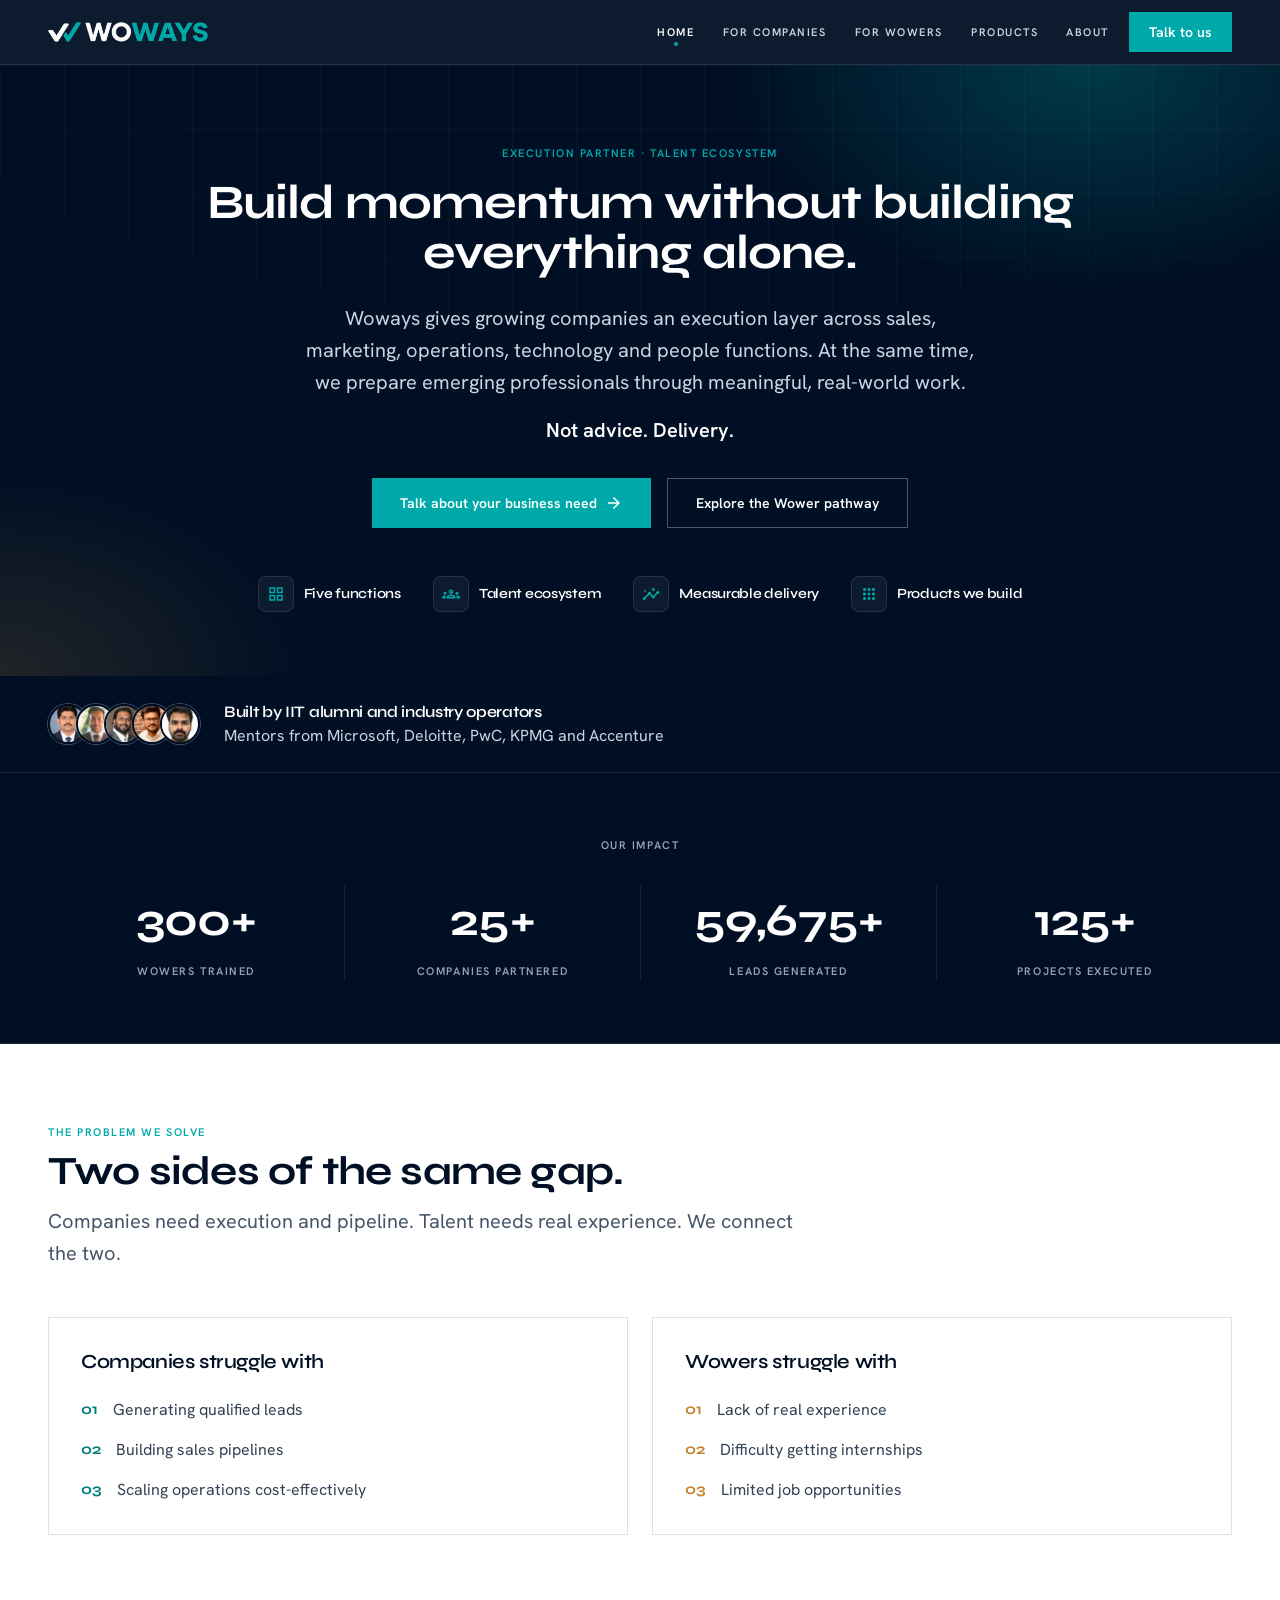
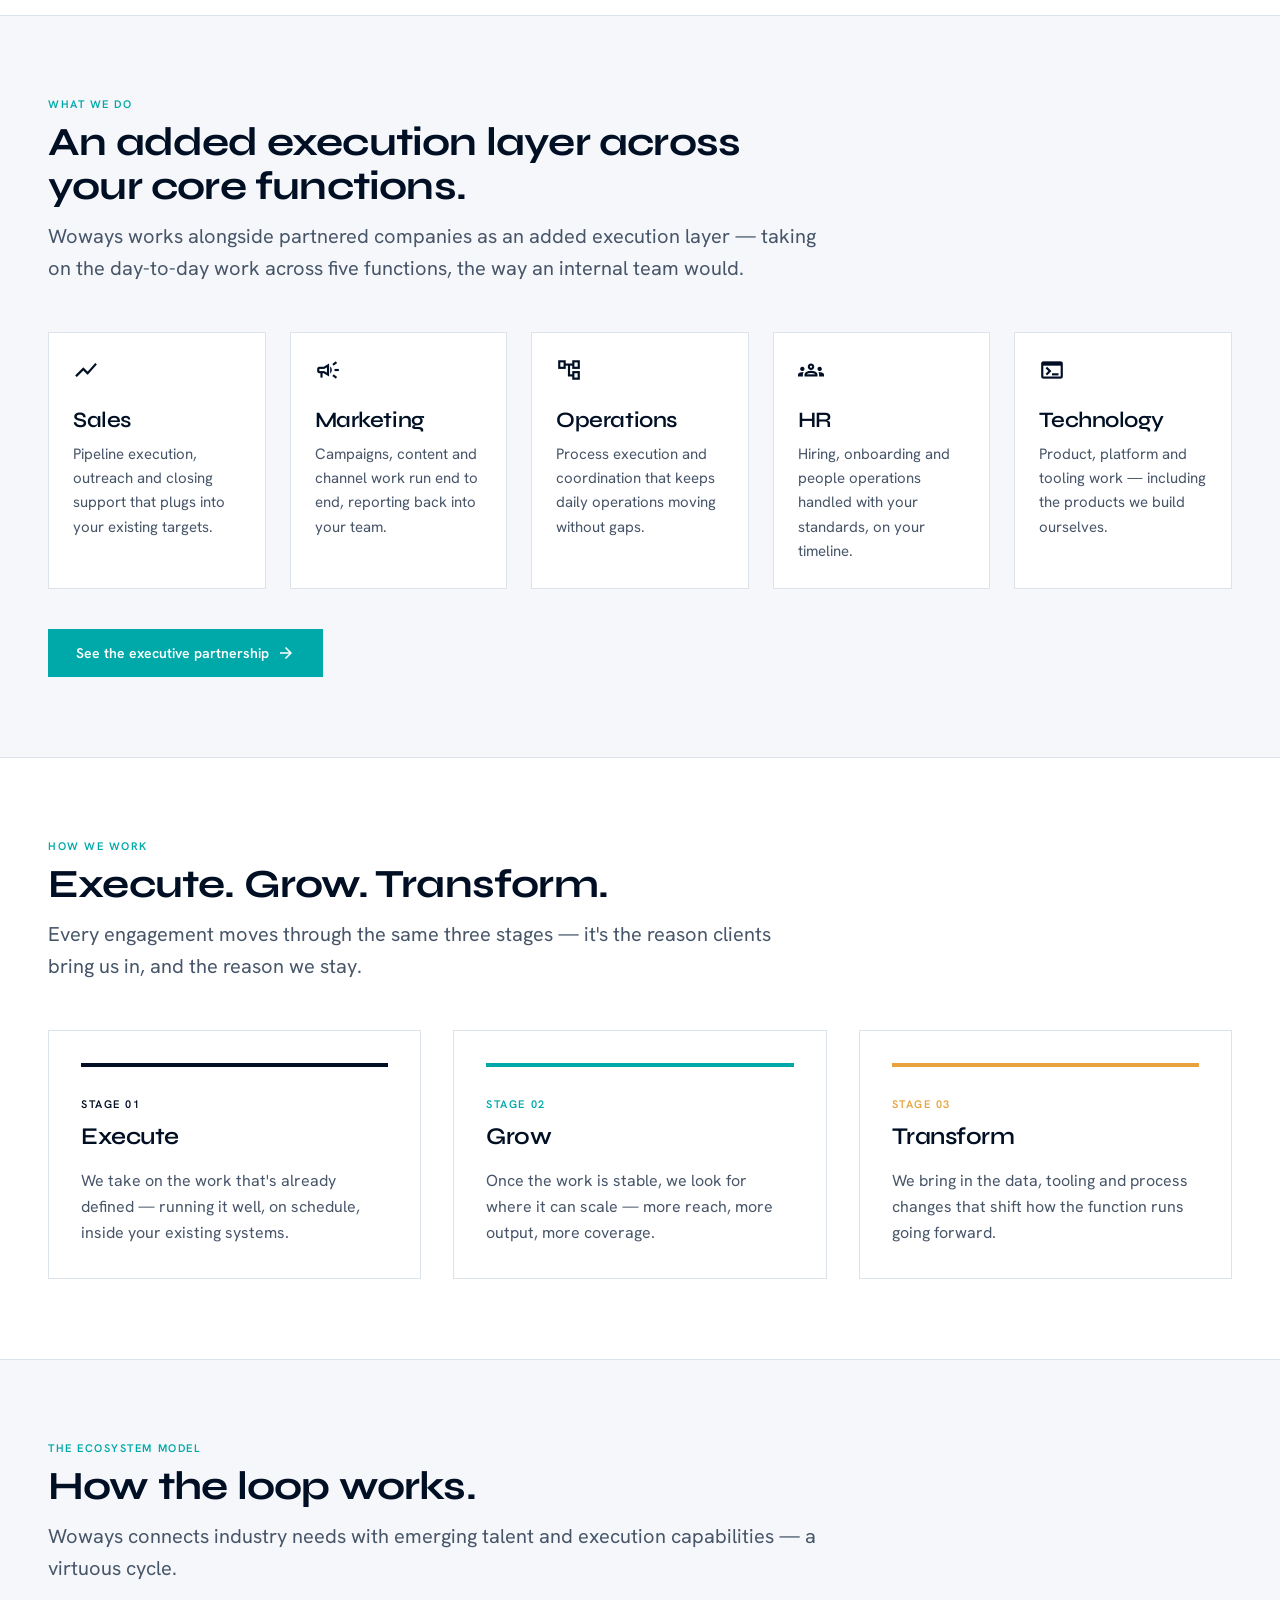
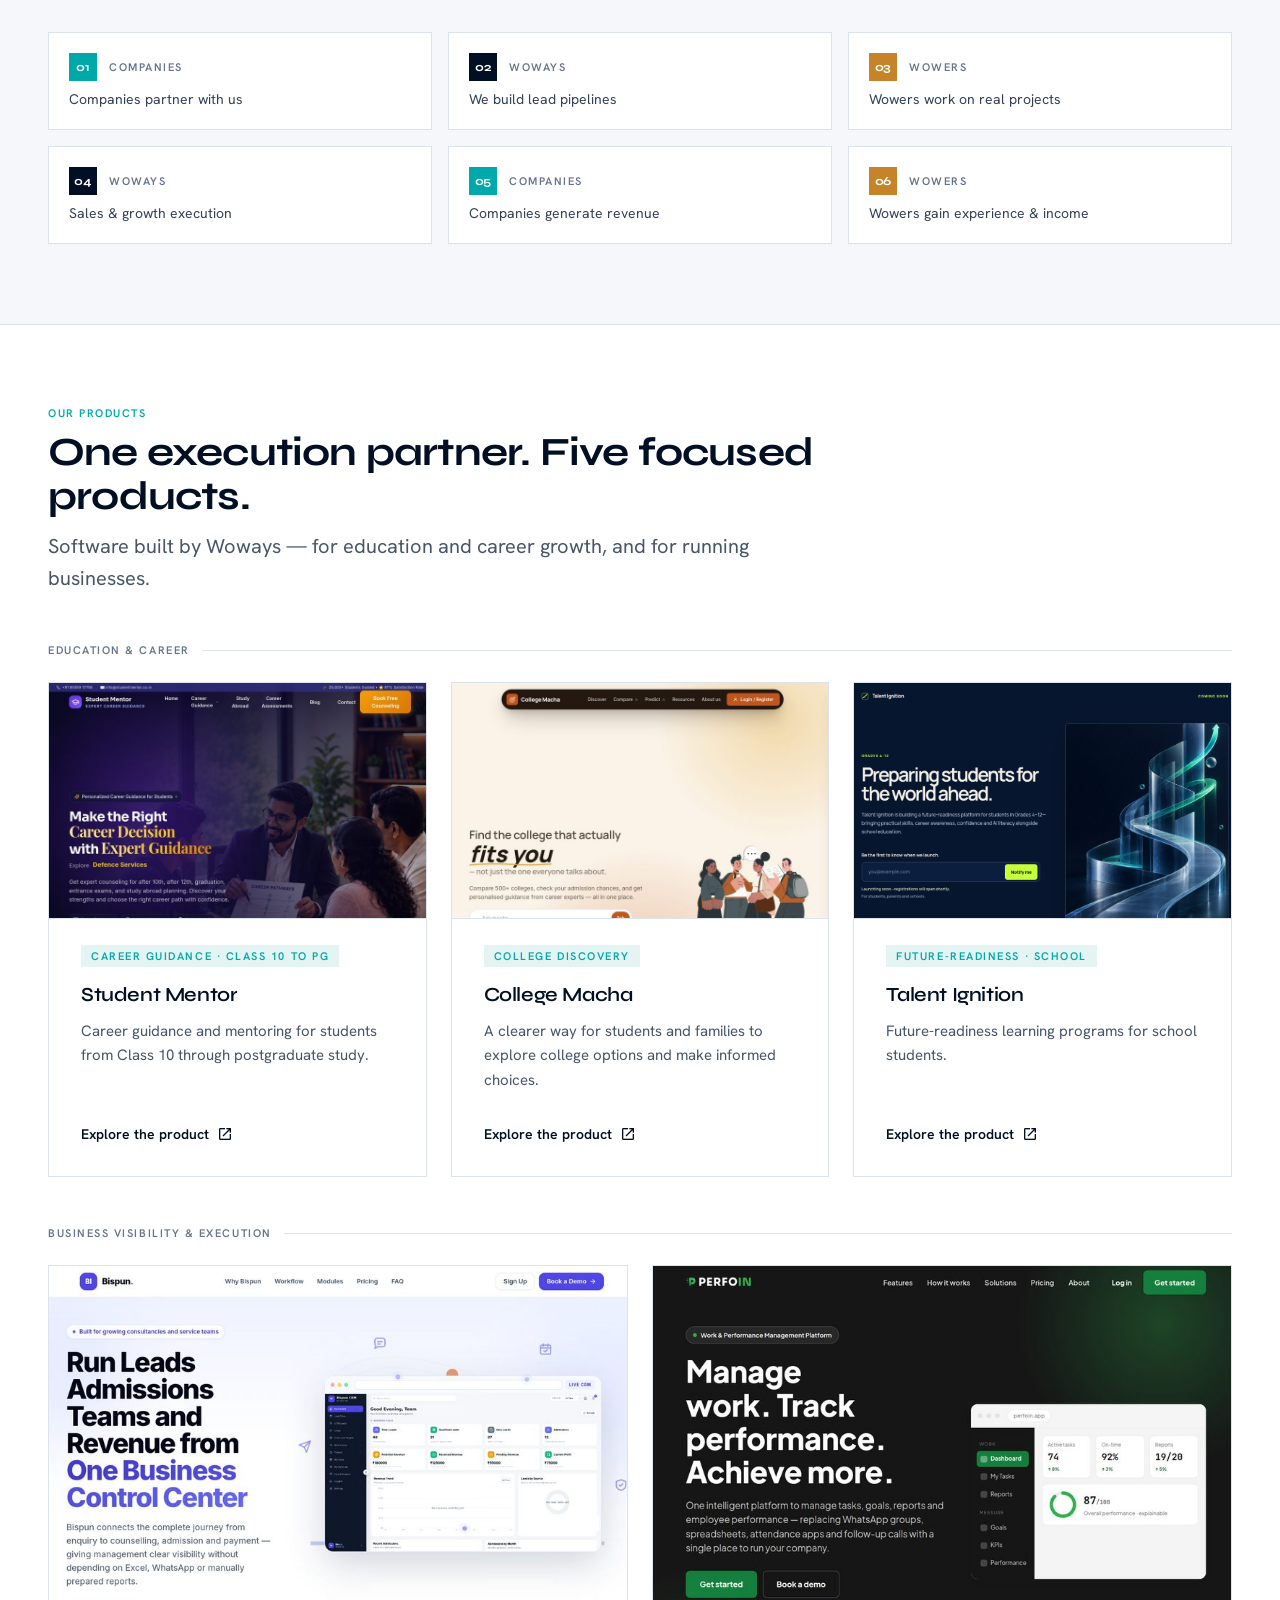
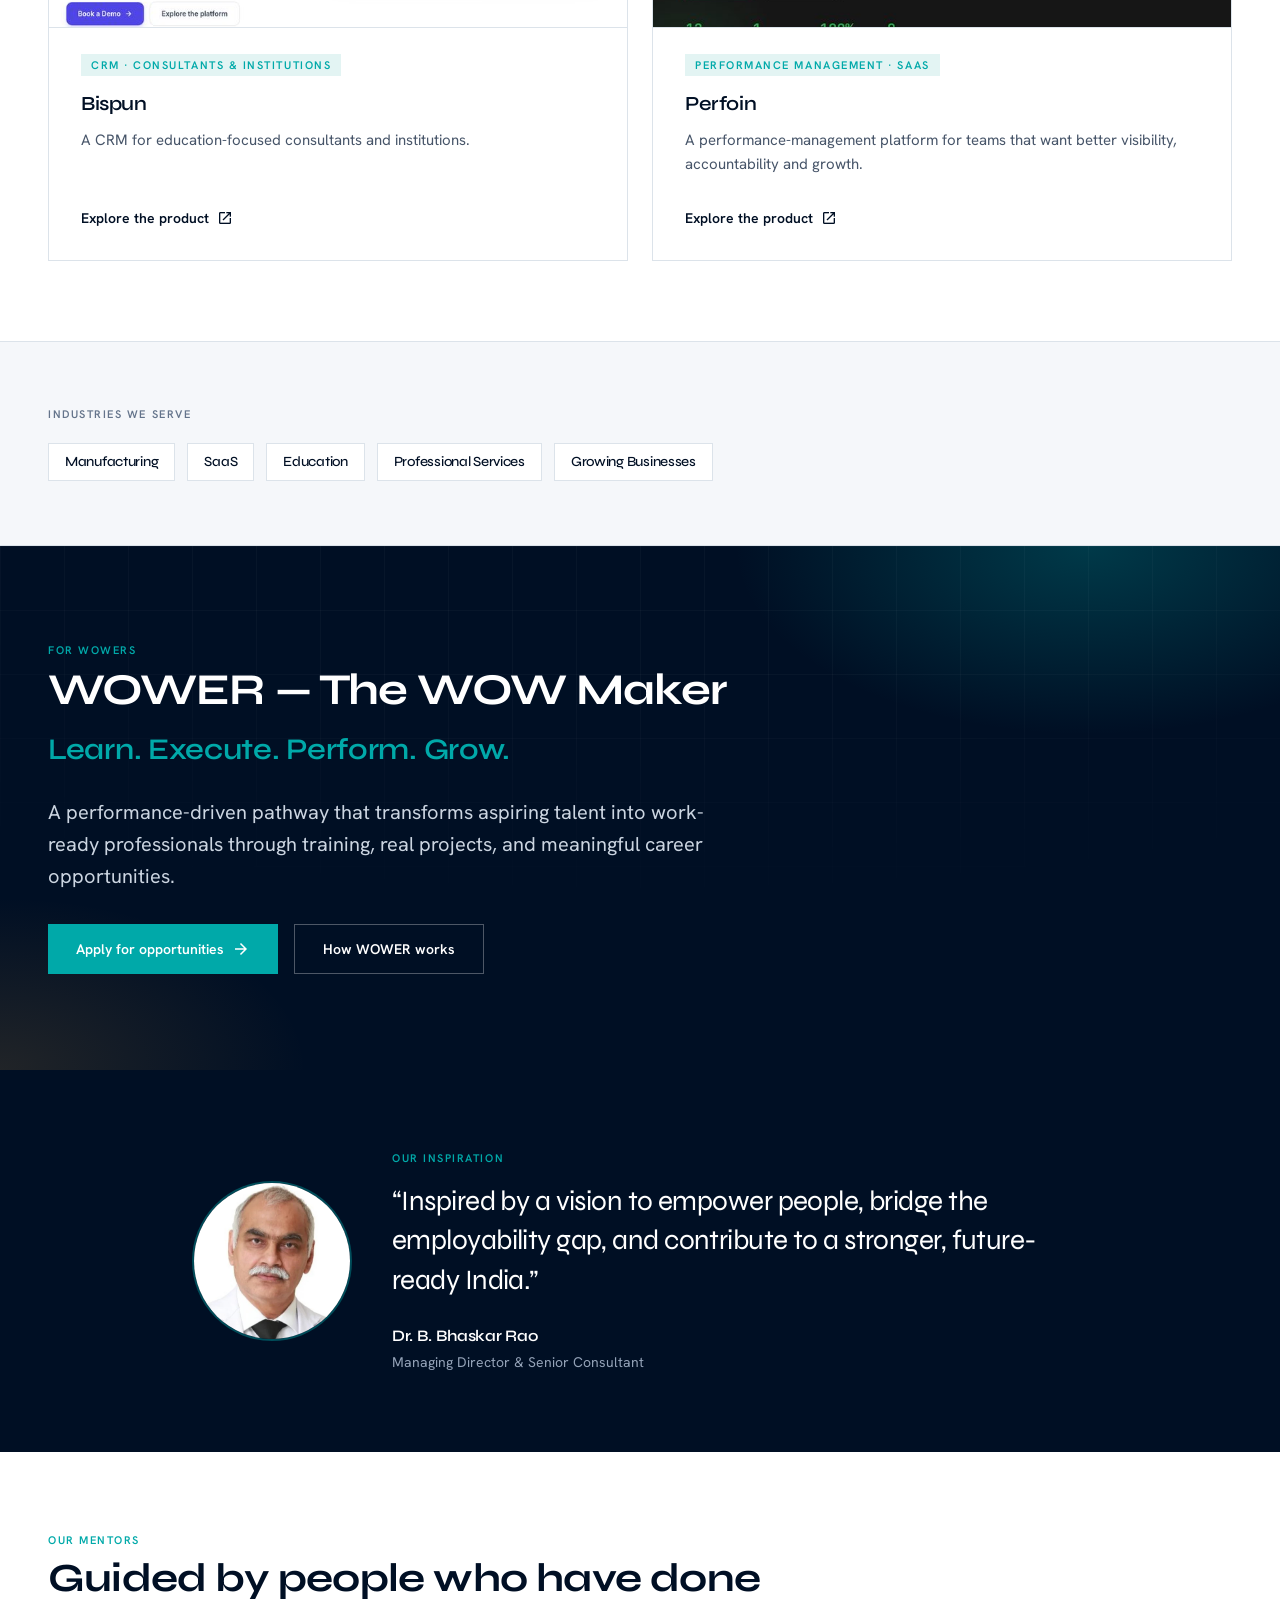
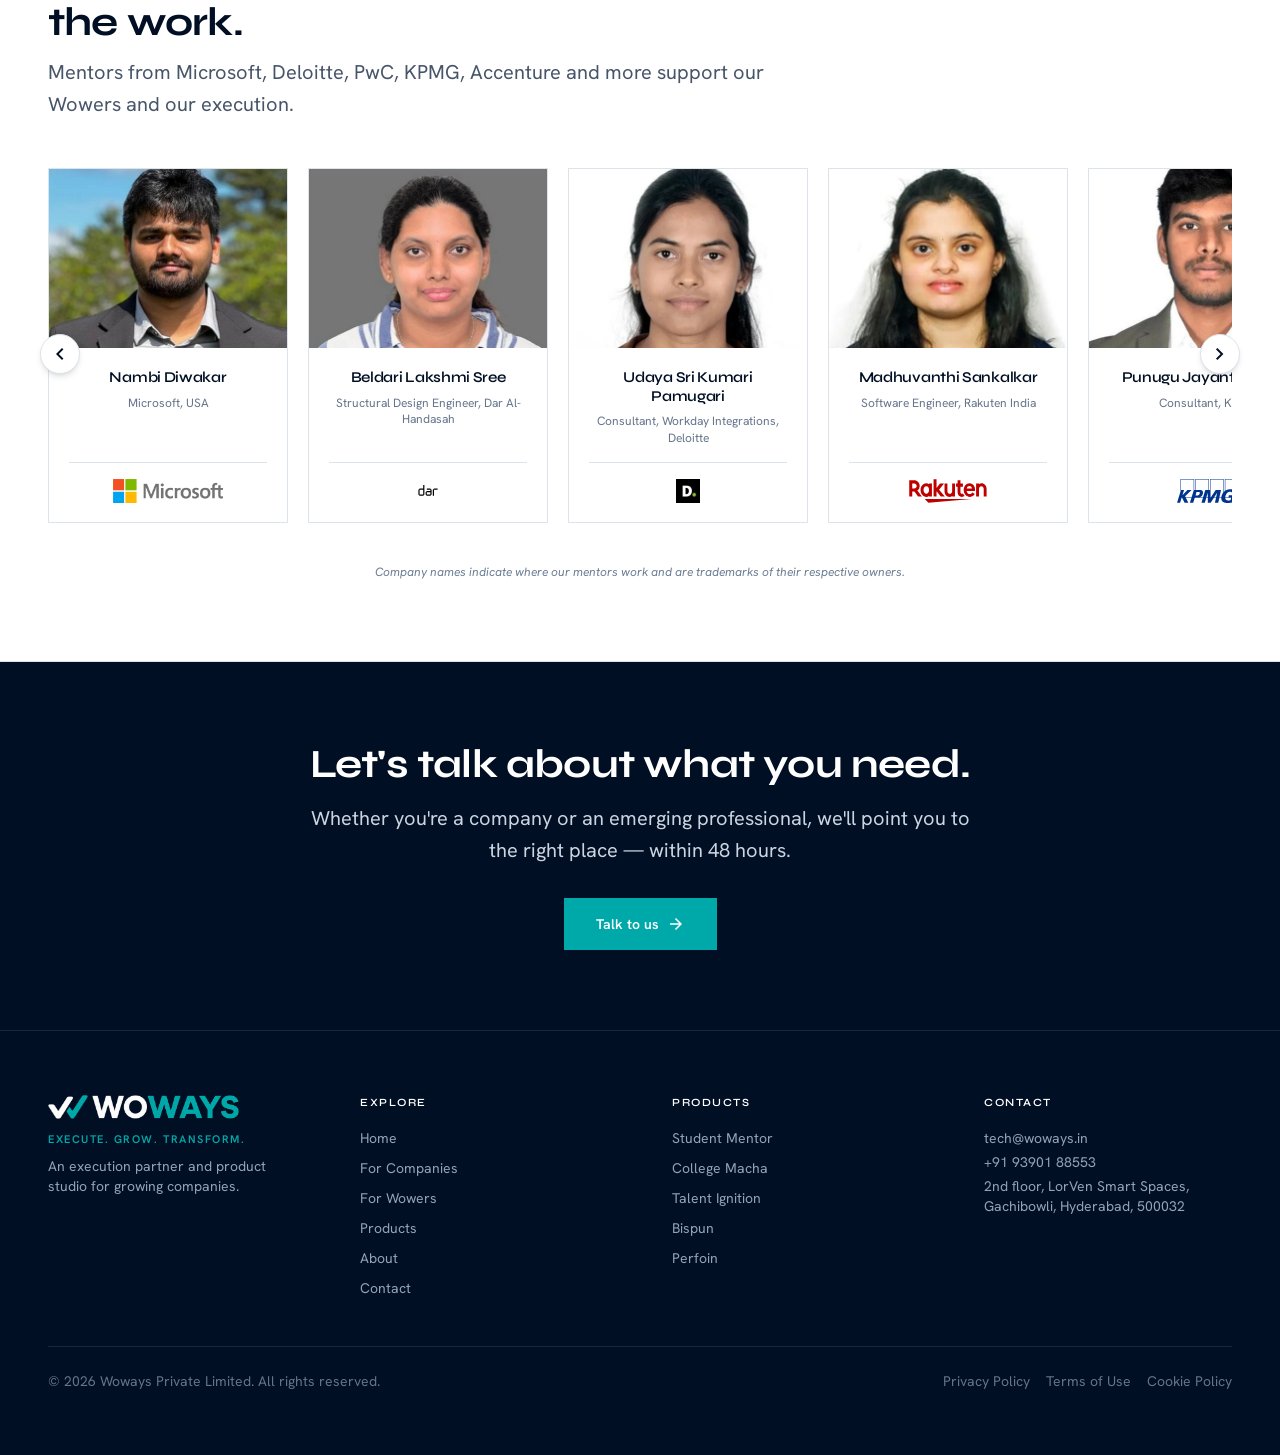
==== commit f1a3350d: "Unify heroes to the About chip style (Home, Companies, Wowers, Services) Removed the orbit/chart/asc" ====
--- a/index.html
+++ b/index.html
@@ -52,4 +52,4 @@
  .glow{background:radial-gradient(46% 60% at 85% 0%,rgba(0,169,169,.28),transparent 60%),radial-gradient(40% 55% at 0% 100%,rgba(232,163,61,.14),transparent 60%)}
  .gridlines{background-image:linear-gradient(rgba(255,255,255,.05) 1px,transparent 1px),linear-gradient(90deg,rgba(255,255,255,.05) 1px,transparent 1px);background-size:64px 64px;-webkit-mask:radial-gradient(120% 90% at 50% 0%,#000 30%,transparent 78%);mask:radial-gradient(120% 90% at 50% 0%,#000 30%,transparent 78%)}
 </style>
-</head><body class="bg-paperBg text-brandNavy antialiased"><a href="#main" class="skip">Skip to content</a><header class="sticky top-0 z-50 bg-brandNavy/95 backdrop-blur border-b border-white/10"><div class="max-w-[1440px] mx-auto px-6 lg:px-12 h-16 flex items-center justify-between"><a href="/" aria-label="Woways — Execute, Grow, Transform" class="flex items-center gap-1 shrink-0"><img src="logo-icon.png" alt="" class="h-5 w-auto"/><img src="logo-word.png" alt="Woways" class="h-5 w-auto"/></a><div class="flex items-center gap-5"><nav class="hidden md:flex items-center gap-5 lg:gap-7" aria-label="Primary"><a class="cap text-white transition-colors relative" href="/" aria-current="page">Home<span class="absolute -bottom-1.5 left-1/2 -translate-x-1/2 w-1 h-1 rounded-full bg-brandTeal"></span></a><a class="cap text-slate-300 hover:text-white transition-colors" href="companies">For Companies</a><a class="cap text-slate-300 hover:text-white transition-colors" href="wowers">For Wowers</a><a class="cap text-slate-300 hover:text-white transition-colors" href="products">Products</a><a class="cap text-slate-300 hover:text-white transition-colors" href="about">About</a></nav><a class="hidden sm:inline-flex items-center bg-brandTeal hover:bg-brandTealDark text-white text-sm font-semibold px-5 py-2.5 transition-colors" href="contact">Talk to us</a><button id="mbtn" class="md:hidden text-white p-2" aria-label="Open menu" aria-expanded="false"><span class="material-symbols-outlined">menu</span></button></div></div><div id="mmenu" class="hidden md:hidden bg-brandNavy border-t border-white/10"><a class="block px-6 py-3 text-slate-200 border-t border-white/10 font-display font-semibold" href="/">Home</a><a class="block px-6 py-3 text-slate-200 border-t border-white/10 font-display font-semibold" href="companies">For Companies</a><a class="block px-6 py-3 text-slate-200 border-t border-white/10 font-display font-semibold" href="wowers">For Wowers</a><a class="block px-6 py-3 text-slate-200 border-t border-white/10 font-display font-semibold" href="products">Products</a><a class="block px-6 py-3 text-slate-200 border-t border-white/10 font-display font-semibold" href="about">About</a><div class="p-4 border-t border-white/10"><a class="block text-center bg-brandTeal hover:bg-brandTealDark text-white text-sm font-semibold px-6 py-3 transition-colors" href="contact">Talk to us</a></div></div></header><main id="main" tabindex="-1"><section class="relative bg-brandNavy text-white overflow-hidden"><div class="absolute inset-0 glow pointer-events-none"></div><div class="absolute inset-0 gridlines opacity-60 pointer-events-none"></div><div class="relative max-w-[1440px] mx-auto px-6 lg:px-12 pt-12 lg:pt-16 pb-14 lg:pb-20 grid lg:grid-cols-2 gap-12 items-center"><div class="max-w-2xl herofade"><div class="inline-flex items-center gap-2 px-3 py-1 bg-white/5 border border-white/15 text-brandTeal cap mb-6"><span class="w-1.5 h-1.5 bg-brandTeal inline-block"></span> Execution partner · Talent ecosystem</div><h1 class="hd1 text-white mb-6">Build momentum without building everything alone.</h1><p class="lead text-slate-300 mb-8">Woways gives growing companies an execution layer across sales, marketing, operations, technology and people functions. At the same time, we prepare emerging professionals through meaningful, real-world work.<br class="hidden sm:block"/><span class="inline-block mt-4 text-white font-semibold">Not advice. Delivery.</span></p><div class="flex flex-wrap gap-4"><a class="bg-brandTeal hover:bg-brandTealDark text-white text-sm font-semibold px-7 py-3.5 transition-colors inline-flex items-center gap-2" href="partnerships#partner-form">Talk about your business need <span class="material-symbols-outlined text-[18px]" aria-hidden="true">arrow_forward</span></a><a class="border border-white/30 hover:border-white hover:bg-white/5 text-white text-sm font-semibold px-7 py-3.5 transition-colors" href="wowers">Explore the Wower pathway</a></div></div><div class="hidden lg:flex items-center justify-center herofade" style="animation-delay:.18s"><svg viewBox="-40 -16 480 432" class="w-full max-w-[480px] mx-auto" role="img" aria-label="Woways execution across five functions"><defs><filter id="vg" x="-50%" y="-50%" width="200%" height="200%"><feGaussianBlur stdDeviation="6" result="b"/><feMerge><feMergeNode in="b"/><feMergeNode in="SourceGraphic"/></feMerge></filter><radialGradient id="vc" cx="50%" cy="50%" r="50%"><stop offset="0%" stop-color="#00A9A9" stop-opacity=".9"/><stop offset="100%" stop-color="#00A9A9" stop-opacity="0"/></radialGradient></defs><circle cx="200" cy="200" r="150" fill="none" stroke="rgba(255,255,255,.08)"/><circle cx="200" cy="200" r="95" fill="none" stroke="rgba(0,169,169,.28)"/><line x1="200" y1="200" x2="200" y2="50" stroke="rgba(0,169,169,.20)" stroke-width="1"/><line x1="200" y1="200" x2="343" y2="154" stroke="rgba(0,169,169,.20)" stroke-width="1"/><line x1="200" y1="200" x2="288" y2="321" stroke="rgba(0,169,169,.20)" stroke-width="1"/><line x1="200" y1="200" x2="112" y2="321" stroke="rgba(0,169,169,.20)" stroke-width="1"/><line x1="200" y1="200" x2="57" y2="154" stroke="rgba(0,169,169,.20)" stroke-width="1"/><g><animateTransform attributeName="transform" type="rotate" from="0 200 200" to="360 200 200" dur="46s" repeatCount="indefinite"/><circle cx="295" cy="200" r="4" fill="#E8A33D"/></g><circle cx="200" cy="50" r="7" fill="#0A1830" stroke="#00A9A9" stroke-width="2"><animate attributeName="r" values="7;9;7" dur="3.0s" begin="0.0s" repeatCount="indefinite"/></circle><text x="200" y="48" text-anchor="middle" font-family="Hanken Grotesk,sans-serif" font-size="12" font-weight="600" fill="rgba(255,255,255,.85)" dy="-12">Sales</text><circle cx="343" cy="154" r="7" fill="#0A1830" stroke="#00A9A9" stroke-width="2"><animate attributeName="r" values="7;9;7" dur="3.3s" begin="0.4s" repeatCount="indefinite"/></circle><text x="345" y="153" text-anchor="start" font-family="Hanken Grotesk,sans-serif" font-size="12" font-weight="600" fill="rgba(255,255,255,.85)" dy="-12">Marketing</text><circle cx="288" cy="321" r="7" fill="#0A1830" stroke="#00A9A9" stroke-width="2"><animate attributeName="r" values="7;9;7" dur="3.6s" begin="0.8s" repeatCount="indefinite"/></circle><text x="289" y="323" text-anchor="start" font-family="Hanken Grotesk,sans-serif" font-size="12" font-weight="600" fill="rgba(255,255,255,.85)" dy="20">Operations</text><circle cx="112" cy="321" r="7" fill="#0A1830" stroke="#00A9A9" stroke-width="2"><animate attributeName="r" values="7;9;7" dur="3.9s" begin="1.2000000000000002s" repeatCount="indefinite"/></circle><text x="111" y="323" text-anchor="end" font-family="Hanken Grotesk,sans-serif" font-size="12" font-weight="600" fill="rgba(255,255,255,.85)" dy="20">HR</text><circle cx="57" cy="154" r="7" fill="#0A1830" stroke="#00A9A9" stroke-width="2"><animate attributeName="r" values="7;9;7" dur="4.2s" begin="1.6s" repeatCount="indefinite"/></circle><text x="55" y="153" text-anchor="end" font-family="Hanken Grotesk,sans-serif" font-size="12" font-weight="600" fill="rgba(255,255,255,.85)" dy="-12">Technology</text><circle cx="200" cy="200" r="46" fill="url(#vc)" opacity=".45"/><circle cx="200" cy="200" r="30" fill="#0A1830" stroke="#00A9A9" stroke-width="1.5"/><path d="M186 200 l8 9 18 -20" fill="none" stroke="#00A9A9" stroke-width="3.2" stroke-linecap="round" stroke-linejoin="round"/><circle cx="200" cy="200" r="30" fill="none" stroke="#00A9A9" stroke-width="1.5"><animate attributeName="r" values="30;150;30" dur="6s" repeatCount="indefinite"/><animate attributeName="opacity" values=".55;0;.55" dur="6s" repeatCount="indefinite"/></circle></svg></div></div></section><section class="bg-brandNavy py-6 border-b border-white/10"><div class="max-w-[1440px] mx-auto px-6 lg:px-12 flex flex-col sm:flex-row items-center sm:items-center gap-4 sm:gap-6 reveal"><div class="flex items-center shrink-0" aria-hidden="true"><img src="m/jagadishwar-reddy.jpg" alt="Jagadishwar Reddy" loading="lazy" class="w-10 h-10 rounded-full object-cover border-2 border-brandNavy ring-1 ring-white/25 -ml-3 first:ml-0"/><img src="m/vihang.jpg" alt="Vihang Gunnam" loading="lazy" class="w-10 h-10 rounded-full object-cover border-2 border-brandNavy ring-1 ring-white/25 -ml-3 first:ml-0"/><img src="m/bhargav-chowdary.jpg" alt="Durga Bhargav Chowdary Kotha" loading="lazy" class="w-10 h-10 rounded-full object-cover border-2 border-brandNavy ring-1 ring-white/25 -ml-3 first:ml-0"/><img src="m/rohit-karre.jpg" alt="Rohit Karre" loading="lazy" class="w-10 h-10 rounded-full object-cover border-2 border-brandNavy ring-1 ring-white/25 -ml-3 first:ml-0"/><img src="m/omkareshwar-boda.jpg" alt="Omkareshwar Boda" loading="lazy" class="w-10 h-10 rounded-full object-cover border-2 border-brandNavy ring-1 ring-white/25 -ml-3 first:ml-0"/></div><div class="text-center sm:text-left"><div class="text-white text-sm md:text-base font-display font-semibold">Built by IIT alumni and industry operators</div><div class="text-slate-300 text-sm md:text-base">Mentors from Microsoft, Deloitte, PwC, KPMG and Accenture</div></div></div></section><section class="bg-brandNavy py-14 lg:py-16 border-b border-white/10"><div class="max-w-[1440px] mx-auto px-6 lg:px-12"><p class="cap text-slate-400 mb-8 text-center reveal">Our impact</p><div class="grid grid-cols-2 md:grid-cols-4 gap-y-8 reveal"><div class="text-center px-2 "><div class="font-display font-bold text-white" style="font-size:clamp(30px,4.6vw,46px);letter-spacing:-0.02em"><span class="countup" data-to="300">300</span>+</div><div class="cap text-slate-400 mt-2">Wowers trained</div></div><div class="text-center px-2 md:border-l md:border-white/10"><div class="font-display font-bold text-white" style="font-size:clamp(30px,4.6vw,46px);letter-spacing:-0.02em"><span class="countup" data-to="25">25</span>+</div><div class="cap text-slate-400 mt-2">Companies partnered</div></div><div class="text-center px-2 md:border-l md:border-white/10"><div class="font-display font-bold text-white" style="font-size:clamp(30px,4.6vw,46px);letter-spacing:-0.02em"><span class="countup" data-to="59675">59,675</span>+</div><div class="cap text-slate-400 mt-2">Leads generated</div></div><div class="text-center px-2 md:border-l md:border-white/10"><div class="font-display font-bold text-white" style="font-size:clamp(30px,4.6vw,46px);letter-spacing:-0.02em"><span class="countup" data-to="125">125</span>+</div><div class="cap text-slate-400 mt-2">Projects executed</div></div></div></div></section><section class="bg-white py-16 lg:py-20 border-b border-borderLine"><div class="max-w-[1440px] mx-auto px-6 lg:px-12"><div class="max-w-3xl mb-12 reveal"><span class="cap text-brandTeal block mb-2">The problem we solve</span><h2 class="hd2 text-brandNavy mb-3">Two sides of the same gap.</h2><p class="lead text-slate-600">Companies need execution and pipeline. Talent needs real experience. We connect the two.</p></div><div class="grid grid-cols-1 md:grid-cols-2 gap-6 reveal"><div class="bg-white border border-borderLine p-8"><h3 class="hd3 text-brandNavy mb-6" style="font-size:20px">Companies struggle with</h3><div class="space-y-4"><div class="flex gap-4 items-start"><span class="font-display font-bold text-brandTealDark shrink-0" style="font-size:15px">01</span><span class="text-slate-700">Generating qualified leads</span></div><div class="flex gap-4 items-start"><span class="font-display font-bold text-brandTealDark shrink-0" style="font-size:15px">02</span><span class="text-slate-700">Building sales pipelines</span></div><div class="flex gap-4 items-start"><span class="font-display font-bold text-brandTealDark shrink-0" style="font-size:15px">03</span><span class="text-slate-700">Scaling operations cost-effectively</span></div></div></div><div class="bg-white border border-borderLine p-8"><h3 class="hd3 text-brandNavy mb-6" style="font-size:20px">Wowers struggle with</h3><div class="space-y-4"><div class="flex gap-4 items-start"><span class="font-display font-bold text-brandOrangeDark shrink-0" style="font-size:15px">01</span><span class="text-slate-700">Lack of real experience</span></div><div class="flex gap-4 items-start"><span class="font-display font-bold text-brandOrangeDark shrink-0" style="font-size:15px">02</span><span class="text-slate-700">Difficulty getting internships</span></div><div class="flex gap-4 items-start"><span class="font-display font-bold text-brandOrangeDark shrink-0" style="font-size:15px">03</span><span class="text-slate-700">Limited job opportunities</span></div></div></div></div></div></section><section class="bg-paperBg py-16 lg:py-20 border-b border-borderLine" id="capabilities"><div class="max-w-[1440px] mx-auto px-6 lg:px-12"><div class="max-w-3xl mb-12 reveal"><span class="cap text-brandTeal block mb-2">What we do</span><h2 class="hd2 text-brandNavy mb-3">An added execution layer across your core functions.</h2><p class="lead text-slate-600">Woways works alongside partnered companies as an added execution layer — taking on the day-to-day work across five functions, the way an internal team would.</p></div><div class="grid grid-cols-1 md:grid-cols-3 lg:grid-cols-5 gap-6 stagger reveal"><div class="bg-white border border-borderLine p-6 card-lift group"><span class="material-symbols-outlined text-[26px] text-brandNavy group-hover:text-brandTeal transition-colors mb-6 block" aria-hidden="true">show_chart</span><h3 class="hd3 text-brandNavy mb-2">Sales</h3><p class="text-[15px] leading-relaxed text-slate-600 leading-relaxed">Pipeline execution, outreach and closing support that plugs into your existing targets.</p></div><div class="bg-white border border-borderLine p-6 card-lift group"><span class="material-symbols-outlined text-[26px] text-brandNavy group-hover:text-brandTeal transition-colors mb-6 block" aria-hidden="true">campaign</span><h3 class="hd3 text-brandNavy mb-2">Marketing</h3><p class="text-[15px] leading-relaxed text-slate-600 leading-relaxed">Campaigns, content and channel work run end to end, reporting back into your team.</p></div><div class="bg-white border border-borderLine p-6 card-lift group"><span class="material-symbols-outlined text-[26px] text-brandNavy group-hover:text-brandTeal transition-colors mb-6 block" aria-hidden="true">account_tree</span><h3 class="hd3 text-brandNavy mb-2">Operations</h3><p class="text-[15px] leading-relaxed text-slate-600 leading-relaxed">Process execution and coordination that keeps daily operations moving without gaps.</p></div><div class="bg-white border border-borderLine p-6 card-lift group"><span class="material-symbols-outlined text-[26px] text-brandNavy group-hover:text-brandTeal transition-colors mb-6 block" aria-hidden="true">groups</span><h3 class="hd3 text-brandNavy mb-2">HR</h3><p class="text-[15px] leading-relaxed text-slate-600 leading-relaxed">Hiring, onboarding and people operations handled with your standards, on your timeline.</p></div><div class="bg-white border border-borderLine p-6 card-lift group"><span class="material-symbols-outlined text-[26px] text-brandNavy group-hover:text-brandTeal transition-colors mb-6 block" aria-hidden="true">terminal</span><h3 class="hd3 text-brandNavy mb-2">Technology</h3><p class="text-[15px] leading-relaxed text-slate-600 leading-relaxed">Product, platform and tooling work — including the products we build ourselves.</p></div></div><div class="mt-10 reveal"><a class="inline-flex items-center gap-2 bg-brandTeal hover:bg-brandTealDark text-white text-sm font-semibold px-7 py-3.5 transition-colors grp" href="companies">See the executive partnership <span class="material-symbols-outlined text-[18px] arrow-move" aria-hidden="true">arrow_forward</span></a></div></div></section><section class="bg-white py-16 lg:py-20 border-b border-borderLine" id="how"><div class="max-w-[1440px] mx-auto px-6 lg:px-12"><div class="max-w-3xl mb-12 reveal"><span class="cap text-brandTeal block mb-2">How we work</span><h2 class="hd2 text-brandNavy mb-3">Execute. Grow. Transform.</h2><p class="lead text-slate-600">Every engagement moves through the same three stages — it's the reason clients bring us in, and the reason we stay.</p></div><div class="grid grid-cols-1 md:grid-cols-3 gap-8 stagger reveal"><div class="border border-borderLine p-8 bg-white card-lift"><div class="w-full h-1 bg-brandNavy mb-6"></div><span class="cap text-brandNavy font-bold">STAGE 01</span><h3 class="hd3 text-brandNavy mt-2 mb-4" style="font-size:24px">Execute</h3><p class="text-slate-600 leading-relaxed">We take on the work that's already defined — running it well, on schedule, inside your existing systems.</p></div><div class="border border-borderLine p-8 bg-white card-lift"><div class="w-full h-1 bg-brandTeal mb-6"></div><span class="cap text-brandTeal font-bold">STAGE 02</span><h3 class="hd3 text-brandNavy mt-2 mb-4" style="font-size:24px">Grow</h3><p class="text-slate-600 leading-relaxed">Once the work is stable, we look for where it can scale — more reach, more output, more coverage.</p></div><div class="border border-borderLine p-8 bg-white card-lift"><div class="w-full h-1 bg-brandOrange mb-6"></div><span class="cap text-brandOrange font-bold">STAGE 03</span><h3 class="hd3 text-brandNavy mt-2 mb-4" style="font-size:24px">Transform</h3><p class="text-slate-600 leading-relaxed">We bring in the data, tooling and process changes that shift how the function runs going forward.</p></div></div></div></section><section class="bg-paperBg py-16 lg:py-20 border-b border-borderLine"><div class="max-w-[1440px] mx-auto px-6 lg:px-12"><div class="max-w-3xl mb-12 reveal"><span class="cap text-brandTeal block mb-2">The ecosystem model</span><h2 class="hd2 text-brandNavy mb-3">How the loop works.</h2><p class="lead text-slate-600">Woways connects industry needs with emerging talent and execution capabilities — a virtuous cycle.</p></div><div class="grid grid-cols-1 sm:grid-cols-2 lg:grid-cols-3 gap-4 stagger reveal"><div class="bg-white border border-borderLine p-5 card-lift"><div class="flex items-center gap-3 mb-2"><span class="w-7 h-7 bg-brandTeal text-white grid place-items-center font-display font-bold text-xs shrink-0">01</span><span class="cap text-slate-500">Companies</span></div><p class="text-slate-700 text-sm">Companies partner with us</p></div><div class="bg-white border border-borderLine p-5 card-lift"><div class="flex items-center gap-3 mb-2"><span class="w-7 h-7 bg-brandNavy text-white grid place-items-center font-display font-bold text-xs shrink-0">02</span><span class="cap text-slate-500">Woways</span></div><p class="text-slate-700 text-sm">We build lead pipelines</p></div><div class="bg-white border border-borderLine p-5 card-lift"><div class="flex items-center gap-3 mb-2"><span class="w-7 h-7 bg-brandOrangeDark text-white grid place-items-center font-display font-bold text-xs shrink-0">03</span><span class="cap text-slate-500">Wowers</span></div><p class="text-slate-700 text-sm">Wowers work on real projects</p></div><div class="bg-white border border-borderLine p-5 card-lift"><div class="flex items-center gap-3 mb-2"><span class="w-7 h-7 bg-brandNavy text-white grid place-items-center font-display font-bold text-xs shrink-0">04</span><span class="cap text-slate-500">Woways</span></div><p class="text-slate-700 text-sm">Sales & growth execution</p></div><div class="bg-white border border-borderLine p-5 card-lift"><div class="flex items-center gap-3 mb-2"><span class="w-7 h-7 bg-brandTeal text-white grid place-items-center font-display font-bold text-xs shrink-0">05</span><span class="cap text-slate-500">Companies</span></div><p class="text-slate-700 text-sm">Companies generate revenue</p></div><div class="bg-white border border-borderLine p-5 card-lift"><div class="flex items-center gap-3 mb-2"><span class="w-7 h-7 bg-brandOrangeDark text-white grid place-items-center font-display font-bold text-xs shrink-0">06</span><span class="cap text-slate-500">Wowers</span></div><p class="text-slate-700 text-sm">Wowers gain experience & income</p></div></div></div></section><section class="bg-white py-16 lg:py-20 border-b border-borderLine" id="products"><div class="max-w-[1440px] mx-auto px-6 lg:px-12"><div class="max-w-3xl mb-12 reveal"><span class="cap text-brandTeal block mb-2">Our products</span><h2 class="hd2 text-brandNavy mb-3">One execution partner. Five focused products.</h2><p class="lead text-slate-600">Software built by Woways — for education and career growth, and for running businesses.</p></div><div class="flex items-center gap-3 mb-6 reveal"><span class="cap text-slate-500">Education &amp; Career</span><div class="h-px bg-borderLine flex-1"></div></div><div class="grid grid-cols-1 md:grid-cols-3 gap-6 stagger reveal"><a class="bg-white border border-borderLine p-8 card-lift grp flex flex-col justify-between hover:border-brandNavy overflow-hidden" href="https://studentmentor.co.in" target="_blank" rel="noopener noreferrer"><div><div class="aspect-[16/10] overflow-hidden -mx-8 -mt-8 mb-6 border-b border-borderLine"><img src="shot-studentmentor.jpg" alt="Student Mentor preview" loading="lazy" class="w-full h-full object-cover object-top"/></div><span class="cap text-brandTeal bg-brandTealTint px-2.5 py-1">Career guidance · Class 10 to PG</span><h3 class="hd3 text-brandNavy mt-4 mb-3" style="font-size:20px">Student Mentor</h3><p class="text-[15px] leading-relaxed text-slate-600 leading-relaxed mb-8">Career guidance and mentoring for students from Class 10 through postgraduate study.</p></div><span class="inline-flex items-center gap-2 text-sm font-semibold text-brandNavy">Explore the product <span class="material-symbols-outlined text-[16px] arrow-move" aria-hidden="true">open_in_new</span></span></a><a class="bg-white border border-borderLine p-8 card-lift grp flex flex-col justify-between hover:border-brandNavy overflow-hidden" href="https://collegemacha.com" target="_blank" rel="noopener noreferrer"><div><div class="aspect-[16/10] overflow-hidden -mx-8 -mt-8 mb-6 border-b border-borderLine"><img src="shot-collegemacha.jpg" alt="College Macha preview" loading="lazy" class="w-full h-full object-cover object-top"/></div><span class="cap text-brandTeal bg-brandTealTint px-2.5 py-1">College discovery</span><h3 class="hd3 text-brandNavy mt-4 mb-3" style="font-size:20px">College Macha</h3><p class="text-[15px] leading-relaxed text-slate-600 leading-relaxed mb-8">A clearer way for students and families to explore college options and make informed choices.</p></div><span class="inline-flex items-center gap-2 text-sm font-semibold text-brandNavy">Explore the product <span class="material-symbols-outlined text-[16px] arrow-move" aria-hidden="true">open_in_new</span></span></a><a class="bg-white border border-borderLine p-8 card-lift grp flex flex-col justify-between hover:border-brandNavy overflow-hidden" href="https://talentignition.in" target="_blank" rel="noopener noreferrer"><div><div class="aspect-[16/10] overflow-hidden -mx-8 -mt-8 mb-6 border-b border-borderLine"><img src="shot-talentignition.jpg" alt="Talent Ignition preview" loading="lazy" class="w-full h-full object-cover object-top"/></div><span class="cap text-brandTeal bg-brandTealTint px-2.5 py-1">Future-readiness · School</span><h3 class="hd3 text-brandNavy mt-4 mb-3" style="font-size:20px">Talent Ignition</h3><p class="text-[15px] leading-relaxed text-slate-600 leading-relaxed mb-8">Future-readiness learning programs for school students.</p></div><span class="inline-flex items-center gap-2 text-sm font-semibold text-brandNavy">Explore the product <span class="material-symbols-outlined text-[16px] arrow-move" aria-hidden="true">open_in_new</span></span></a></div><div class="flex items-center gap-3 mb-6 mt-12 reveal"><span class="cap text-slate-500">Business Visibility &amp; Execution</span><div class="h-px bg-borderLine flex-1"></div></div><div class="grid grid-cols-1 md:grid-cols-2 gap-6 stagger reveal"><a class="bg-white border border-borderLine p-8 card-lift grp flex flex-col justify-between hover:border-brandNavy overflow-hidden" href="https://bispun.com" target="_blank" rel="noopener noreferrer"><div><div class="aspect-[16/10] overflow-hidden -mx-8 -mt-8 mb-6 border-b border-borderLine"><img src="shot-bispun.jpg" alt="Bispun preview" loading="lazy" class="w-full h-full object-cover object-top"/></div><span class="cap text-brandTeal bg-brandTealTint px-2.5 py-1">CRM · consultants & institutions</span><h3 class="hd3 text-brandNavy mt-4 mb-3" style="font-size:20px">Bispun</h3><p class="text-[15px] leading-relaxed text-slate-600 leading-relaxed mb-8">A CRM for education-focused consultants and institutions.</p></div><span class="inline-flex items-center gap-2 text-sm font-semibold text-brandNavy">Explore the product <span class="material-symbols-outlined text-[16px] arrow-move" aria-hidden="true">open_in_new</span></span></a><a class="bg-white border border-borderLine p-8 card-lift grp flex flex-col justify-between hover:border-brandNavy overflow-hidden" href="https://woways-site.vercel.app" target="_blank" rel="noopener noreferrer"><div><div class="aspect-[16/10] overflow-hidden -mx-8 -mt-8 mb-6 border-b border-borderLine"><img src="shot-performance.jpg" alt="Perfoin preview" loading="lazy" class="w-full h-full object-cover object-top"/></div><span class="cap text-brandTeal bg-brandTealTint px-2.5 py-1">Performance management · SaaS</span><h3 class="hd3 text-brandNavy mt-4 mb-3" style="font-size:20px">Perfoin</h3><p class="text-[15px] leading-relaxed text-slate-600 leading-relaxed mb-8">A performance-management platform for teams that want better visibility, accountability and growth.</p></div><span class="inline-flex items-center gap-2 text-sm font-semibold text-brandNavy">Explore the product <span class="material-symbols-outlined text-[16px] arrow-move" aria-hidden="true">open_in_new</span></span></a></div></div></section><section class="bg-paperBg py-16 border-b border-borderLine"><div class="max-w-[1440px] mx-auto px-6 lg:px-12"><p class="cap text-slate-500 mb-5 reveal">Industries we serve</p><div class="flex flex-wrap gap-3 stagger reveal"><span class="px-4 py-2 bg-white border border-borderLine text-sm font-display font-medium text-brandNavy card-lift">Manufacturing</span><span class="px-4 py-2 bg-white border border-borderLine text-sm font-display font-medium text-brandNavy card-lift">SaaS</span><span class="px-4 py-2 bg-white border border-borderLine text-sm font-display font-medium text-brandNavy card-lift">Education</span><span class="px-4 py-2 bg-white border border-borderLine text-sm font-display font-medium text-brandNavy card-lift">Professional Services</span><span class="px-4 py-2 bg-white border border-borderLine text-sm font-display font-medium text-brandNavy card-lift">Growing Businesses</span></div></div></section><section class="relative bg-brandNavy text-white overflow-hidden"><div class="absolute inset-0 glow pointer-events-none"></div><div class="absolute inset-0 gridlines opacity-60 pointer-events-none"></div><div class="relative max-w-[1440px] mx-auto px-6 lg:px-12 py-16 lg:py-24"><div class="max-w-3xl reveal"><span class="cap text-brandTeal block mb-2">For Wowers</span><h2 class="hd2 text-white mb-3" style="font-size:clamp(28px,4vw,44px)">WOWER — The WOW Maker</h2><p class="font-display font-semibold text-brandTeal mb-6" style="font-size:clamp(20px,2.8vw,30px);letter-spacing:-0.01em">Learn. Execute. Perform. Grow.</p><p class="lead text-slate-300 mb-8 max-w-2xl">A performance-driven pathway that transforms aspiring talent into work-ready professionals through training, real projects, and meaningful career opportunities.</p><div class="flex flex-wrap gap-4"><a class="inline-flex items-center gap-2 bg-brandTeal hover:bg-brandTealDark text-white text-sm font-semibold px-7 py-3.5 transition-colors" href="internships#apply-form">Apply for opportunities <span class="material-symbols-outlined text-[18px]" aria-hidden="true">arrow_forward</span></a><a class="inline-flex items-center gap-2 border border-white/30 hover:border-white hover:bg-white/5 text-white text-sm font-semibold px-7 py-3.5 transition-colors" href="wowers#pathway">How WOWER works</a></div></div></div></section><section class="bg-brandNavy py-16 lg:py-20"><div class="max-w-[1440px] mx-auto px-6 lg:px-12"><div class="max-w-4xl mx-auto grid grid-cols-1 md:grid-cols-[auto_1fr] gap-8 md:gap-10 items-center reveal"><img src="m/bhaskar-rao.jpg" alt="Dr. B. Bhaskar Rao" loading="lazy" class="w-32 h-32 md:w-40 md:h-40 rounded-full object-cover object-top border-2 border-brandTeal/40 mx-auto"/><div class="text-center md:text-left"><span class="cap text-brandTeal block mb-4">Our inspiration</span><p class="font-display text-white" style="font-size:clamp(20px,2.8vw,28px);line-height:1.4;letter-spacing:-0.02em">“Inspired by a vision to empower people, bridge the employability gap, and contribute to a stronger, future-ready India.”</p><div class="mt-6"><div class="font-display font-semibold text-white">Dr. B. Bhaskar Rao</div><div class="text-sm text-slate-400 mt-1">Managing Director &amp; Senior Consultant</div></div></div></div></div></section><section class="bg-white py-16 lg:py-20 border-b border-borderLine"><div class="max-w-[1440px] mx-auto px-6 lg:px-12"><div class="max-w-3xl mb-12 reveal"><span class="cap text-brandTeal block mb-2">Our mentors</span><h2 class="hd2 text-brandNavy mb-3">Guided by people who have done the work.</h2><p class="lead text-slate-600">Mentors from Microsoft, Deloitte, PwC, KPMG, Accenture and more support our Wowers and our execution.</p></div><div class="relative reveal"><button type="button" aria-label="Previous mentors" onclick="document.getElementById('mscroll').scrollBy({left:-520,behavior:'smooth'})" class="absolute left-0 lg:-left-2 top-1/2 -translate-y-1/2 z-10 w-10 h-10 rounded-full bg-white border border-borderLine shadow-md grid place-items-center text-brandNavy hover:bg-brandNavy hover:text-white transition-colors"><span class="material-symbols-outlined" aria-hidden="true">chevron_left</span></button><button type="button" aria-label="Next mentors" onclick="document.getElementById('mscroll').scrollBy({left:520,behavior:'smooth'})" class="absolute right-0 lg:-right-2 top-1/2 -translate-y-1/2 z-10 w-10 h-10 rounded-full bg-white border border-borderLine shadow-md grid place-items-center text-brandNavy hover:bg-brandNavy hover:text-white transition-colors"><span class="material-symbols-outlined" aria-hidden="true">chevron_right</span></button><div id="mscroll" class="flex gap-5 overflow-x-auto snap-x scroll-smooth pb-4 px-1 [scrollbar-width:none] [-ms-overflow-style:none]" style="scrollbar-width:none"><div class="snap-start shrink-0 w-[240px] bg-white border border-borderLine card-lift overflow-hidden flex flex-col"><div class="aspect-[4/3] overflow-hidden bg-paperDim"><img src="m/nambi-diwakar.jpg" alt="Nambi Diwakar" loading="lazy" class="w-full h-full object-cover object-top"/></div><div class="p-5 text-center flex-1 flex flex-col"><div class="font-display font-semibold text-brandNavy text-[15px] leading-tight">Nambi Diwakar</div><div class="text-xs text-slate-500 mt-2 leading-snug flex-1">Microsoft, USA</div><div class="mt-4 pt-4 border-t border-borderLine flex items-center justify-center h-10"><img src="m/org-microsoft.png" alt="Microsoft" loading="lazy" class="max-h-6 max-w-[110px] w-auto object-contain"/></div></div></div><div class="snap-start shrink-0 w-[240px] bg-white border border-borderLine card-lift overflow-hidden flex flex-col"><div class="aspect-[4/3] overflow-hidden bg-paperDim"><img src="m/lakshmi-sree.jpg" alt="Beldari Lakshmi Sree" loading="lazy" class="w-full h-full object-cover object-top"/></div><div class="p-5 text-center flex-1 flex flex-col"><div class="font-display font-semibold text-brandNavy text-[15px] leading-tight">Beldari Lakshmi Sree</div><div class="text-xs text-slate-500 mt-2 leading-snug flex-1">Structural Design Engineer, Dar Al-Handasah</div><div class="mt-4 pt-4 border-t border-borderLine flex items-center justify-center h-10"><img src="m/org-dar-al-handasah.svg" alt="Dar Al-Handasah" loading="lazy" class="max-h-6 max-w-[110px] w-auto object-contain"/></div></div></div><div class="snap-start shrink-0 w-[240px] bg-white border border-borderLine card-lift overflow-hidden flex flex-col"><div class="aspect-[4/3] overflow-hidden bg-paperDim"><img src="m/udaya-sri.jpg" alt="Udaya Sri Kumari Pamugari" loading="lazy" class="w-full h-full object-cover object-top"/></div><div class="p-5 text-center flex-1 flex flex-col"><div class="font-display font-semibold text-brandNavy text-[15px] leading-tight">Udaya Sri Kumari Pamugari</div><div class="text-xs text-slate-500 mt-2 leading-snug flex-1">Consultant, Workday Integrations, Deloitte</div><div class="mt-4 pt-4 border-t border-borderLine flex items-center justify-center h-10"><img src="m/org-deloitte.png" alt="Deloitte" loading="lazy" class="max-h-6 max-w-[110px] w-auto object-contain"/></div></div></div><div class="snap-start shrink-0 w-[240px] bg-white border border-borderLine card-lift overflow-hidden flex flex-col"><div class="aspect-[4/3] overflow-hidden bg-paperDim"><img src="m/madhuvanthi.jpg" alt="Madhuvanthi Sankalkar" loading="lazy" class="w-full h-full object-cover object-top"/></div><div class="p-5 text-center flex-1 flex flex-col"><div class="font-display font-semibold text-brandNavy text-[15px] leading-tight">Madhuvanthi Sankalkar</div><div class="text-xs text-slate-500 mt-2 leading-snug flex-1">Software Engineer, Rakuten India</div><div class="mt-4 pt-4 border-t border-borderLine flex items-center justify-center h-10"><img src="m/org-rakuten.svg" alt="Rakuten" loading="lazy" class="max-h-6 max-w-[110px] w-auto object-contain"/></div></div></div><div class="snap-start shrink-0 w-[240px] bg-white border border-borderLine card-lift overflow-hidden flex flex-col"><div class="aspect-[4/3] overflow-hidden bg-paperDim"><img src="m/jayanth-reddy.jpg" alt="Punugu Jayanth Reddy" loading="lazy" class="w-full h-full object-cover object-top"/></div><div class="p-5 text-center flex-1 flex flex-col"><div class="font-display font-semibold text-brandNavy text-[15px] leading-tight">Punugu Jayanth Reddy</div><div class="text-xs text-slate-500 mt-2 leading-snug flex-1">Consultant, KPMG</div><div class="mt-4 pt-4 border-t border-borderLine flex items-center justify-center h-10"><img src="m/org-kpmg.svg" alt="KPMG" loading="lazy" class="max-h-6 max-w-[110px] w-auto object-contain"/></div></div></div><div class="snap-start shrink-0 w-[240px] bg-white border border-borderLine card-lift overflow-hidden flex flex-col"><div class="aspect-[4/3] overflow-hidden bg-paperDim"><img src="m/rishitha-reddy.jpg" alt="Rishitha Reddy Guddeti" loading="lazy" class="w-full h-full object-cover object-top"/></div><div class="p-5 text-center flex-1 flex flex-col"><div class="font-display font-semibold text-brandNavy text-[15px] leading-tight">Rishitha Reddy Guddeti</div><div class="text-xs text-slate-500 mt-2 leading-snug flex-1">Quality Engineering Analyst, Accenture</div><div class="mt-4 pt-4 border-t border-borderLine flex items-center justify-center h-10"><img src="m/org-accenture.svg" alt="Accenture" loading="lazy" class="max-h-6 max-w-[110px] w-auto object-contain"/></div></div></div><div class="snap-start shrink-0 w-[240px] bg-white border border-borderLine card-lift overflow-hidden flex flex-col"><div class="aspect-[4/3] overflow-hidden bg-paperDim"><img src="m/bhargav-reddy.jpg" alt="Bhargav Reddy Perugu" loading="lazy" class="w-full h-full object-cover object-top"/></div><div class="p-5 text-center flex-1 flex flex-col"><div class="font-display font-semibold text-brandNavy text-[15px] leading-tight">Bhargav Reddy Perugu</div><div class="text-xs text-slate-500 mt-2 leading-snug flex-1">AML Analyst, PwC</div><div class="mt-4 pt-4 border-t border-borderLine flex items-center justify-center h-10"><img src="m/org-pwc.svg" alt="PwC" loading="lazy" class="max-h-6 max-w-[110px] w-auto object-contain"/></div></div></div><div class="snap-start shrink-0 w-[240px] bg-white border border-borderLine card-lift overflow-hidden flex flex-col"><div class="aspect-[4/3] overflow-hidden bg-paperDim"><img src="m/jagadishwar-reddy.jpg" alt="Jagadishwar Reddy" loading="lazy" class="w-full h-full object-cover object-top"/></div><div class="p-5 text-center flex-1 flex flex-col"><div class="font-display font-semibold text-brandNavy text-[15px] leading-tight">Jagadishwar Reddy</div><div class="text-xs text-slate-500 mt-2 leading-snug flex-1">Curriculum Coordinator & Educator</div><div class="mt-4 pt-4 border-t border-borderLine flex items-center justify-center h-10"><span class="cap text-slate-400">Educator</span></div></div></div><div class="snap-start shrink-0 w-[240px] bg-white border border-borderLine card-lift overflow-hidden flex flex-col"><div class="aspect-[4/3] overflow-hidden bg-paperDim"><img src="m/sarath-yemma.jpg" alt="Sarath Chandra Reddy Yemma" loading="lazy" class="w-full h-full object-cover object-top"/></div><div class="p-5 text-center flex-1 flex flex-col"><div class="font-display font-semibold text-brandNavy text-[15px] leading-tight">Sarath Chandra Reddy Yemma</div><div class="text-xs text-slate-500 mt-2 leading-snug flex-1">Verizon Data Services</div><div class="mt-4 pt-4 border-t border-borderLine flex items-center justify-center h-10"><img src="m/org-verizon.svg" alt="Verizon" loading="lazy" class="max-h-6 max-w-[110px] w-auto object-contain"/></div></div></div><div class="snap-start shrink-0 w-[240px] bg-white border border-borderLine card-lift overflow-hidden flex flex-col"><div class="aspect-[4/3] overflow-hidden bg-paperDim"><img src="m/wilson-teja.jpg" alt="Wilson Teja" loading="lazy" class="w-full h-full object-cover object-top"/></div><div class="p-5 text-center flex-1 flex flex-col"><div class="font-display font-semibold text-brandNavy text-[15px] leading-tight">Wilson Teja</div><div class="text-xs text-slate-500 mt-2 leading-snug flex-1">FWAI, India</div><div class="mt-4 pt-4 border-t border-borderLine flex items-center justify-center h-10"><img src="m/org-fwai.png" alt="FWAI" loading="lazy" class="max-h-6 max-w-[110px] w-auto object-contain"/></div></div></div><div class="snap-start shrink-0 w-[240px] bg-white border border-borderLine card-lift overflow-hidden flex flex-col"><div class="aspect-[4/3] overflow-hidden bg-paperDim"><img src="m/vihang.jpg" alt="Vihang Gunnam" loading="lazy" class="w-full h-full object-cover object-top"/></div><div class="p-5 text-center flex-1 flex flex-col"><div class="font-display font-semibold text-brandNavy text-[15px] leading-tight">Vihang Gunnam</div><div class="text-xs text-slate-500 mt-2 leading-snug flex-1">Founder & Director, Prakara Learning</div><div class="mt-4 pt-4 border-t border-borderLine flex items-center justify-center h-10"><img src="m/org-prakara-learning.png" alt="Prakara Learning" loading="lazy" class="max-h-6 max-w-[110px] w-auto object-contain"/></div></div></div><div class="snap-start shrink-0 w-[240px] bg-white border border-borderLine card-lift overflow-hidden flex flex-col"><div class="aspect-[4/3] overflow-hidden bg-paperDim"><img src="m/bhargav-chowdary.jpg" alt="Durga Bhargav Chowdary Kotha" loading="lazy" class="w-full h-full object-cover object-top"/></div><div class="p-5 text-center flex-1 flex flex-col"><div class="font-display font-semibold text-brandNavy text-[15px] leading-tight">Durga Bhargav Chowdary Kotha</div><div class="text-xs text-slate-500 mt-2 leading-snug flex-1">Founder & Community Builder</div><div class="mt-4 pt-4 border-t border-borderLine flex items-center justify-center h-10"><img src="m/org-bhargav-community.png" alt="Community" loading="lazy" class="max-h-6 max-w-[110px] w-auto object-contain"/></div></div></div><div class="snap-start shrink-0 w-[240px] bg-white border border-borderLine card-lift overflow-hidden flex flex-col"><div class="aspect-[4/3] overflow-hidden bg-paperDim"><img src="m/rohit-karre.jpg" alt="Rohit Karre" loading="lazy" class="w-full h-full object-cover object-top"/></div><div class="p-5 text-center flex-1 flex flex-col"><div class="font-display font-semibold text-brandNavy text-[15px] leading-tight">Rohit Karre</div><div class="text-xs text-slate-500 mt-2 leading-snug flex-1">General Manager, DocTutorials</div><div class="mt-4 pt-4 border-t border-borderLine flex items-center justify-center h-10"><img src="m/org-doctutorials.png" alt="DocTutorials" loading="lazy" class="max-h-6 max-w-[110px] w-auto object-contain"/></div></div></div><div class="snap-start shrink-0 w-[240px] bg-white border border-borderLine card-lift overflow-hidden flex flex-col"><div class="aspect-[4/3] overflow-hidden bg-paperDim"><img src="m/gouse-lazam-shaik.jpg" alt="Gouse Lazam Shaik" loading="lazy" class="w-full h-full object-cover object-top"/></div><div class="p-5 text-center flex-1 flex flex-col"><div class="font-display font-semibold text-brandNavy text-[15px] leading-tight">Gouse Lazam Shaik</div><div class="text-xs text-slate-500 mt-2 leading-snug flex-1">Managing Director, AG Elevators & Zyrolifts</div><div class="mt-4 pt-4 border-t border-borderLine flex items-center justify-center h-10"><img src="m/org-zyrolifts.png" alt="Zyrolifts" loading="lazy" class="max-h-6 max-w-[110px] w-auto object-contain"/></div></div></div><div class="snap-start shrink-0 w-[240px] bg-white border border-borderLine card-lift overflow-hidden flex flex-col"><div class="aspect-[4/3] overflow-hidden bg-paperDim"><img src="m/magdumbi-shaik.jpg" alt="Magdumbi Shaik" loading="lazy" class="w-full h-full object-cover object-top"/></div><div class="p-5 text-center flex-1 flex flex-col"><div class="font-display font-semibold text-brandNavy text-[15px] leading-tight">Magdumbi Shaik</div><div class="text-xs text-slate-500 mt-2 leading-snug flex-1">Chief Sales Officer, Zyrolifts</div><div class="mt-4 pt-4 border-t border-borderLine flex items-center justify-center h-10"><img src="m/org-zyrolifts.png" alt="Zyrolifts" loading="lazy" class="max-h-6 max-w-[110px] w-auto object-contain"/></div></div></div><div class="snap-start shrink-0 w-[240px] bg-white border border-borderLine card-lift overflow-hidden flex flex-col"><div class="aspect-[4/3] overflow-hidden bg-paperDim"><img src="m/omkareshwar-boda.jpg" alt="Omkareshwar Boda" loading="lazy" class="w-full h-full object-cover object-top"/></div><div class="p-5 text-center flex-1 flex flex-col"><div class="font-display font-semibold text-brandNavy text-[15px] leading-tight">Omkareshwar Boda</div><div class="text-xs text-slate-500 mt-2 leading-snug flex-1">Regional Head, AP & TS, NxtWave</div><div class="mt-4 pt-4 border-t border-borderLine flex items-center justify-center h-10"><img src="m/org-nxtwave.png" alt="NxtWave" loading="lazy" class="max-h-6 max-w-[110px] w-auto object-contain"/></div></div></div><div class="snap-start shrink-0 w-[240px] bg-white border border-borderLine card-lift overflow-hidden flex flex-col"><div class="aspect-[4/3] overflow-hidden bg-paperDim"><img src="m/latha-prakash.jpg" alt="C. Latha Prakash" loading="lazy" class="w-full h-full object-cover object-top"/></div><div class="p-5 text-center flex-1 flex flex-col"><div class="font-display font-semibold text-brandNavy text-[15px] leading-tight">C. Latha Prakash</div><div class="text-xs text-slate-500 mt-2 leading-snug flex-1">Educator, CBSE National Awardee</div><div class="mt-4 pt-4 border-t border-borderLine flex items-center justify-center h-10"><img src="m/org-cbse.png" alt="CBSE" loading="lazy" class="max-h-6 max-w-[110px] w-auto object-contain"/></div></div></div><div class="snap-start shrink-0 w-[240px] bg-white border border-borderLine card-lift overflow-hidden flex flex-col"><div class="aspect-[4/3] overflow-hidden bg-paperDim"><img src="m/chetan.jpg" alt="Peddamale Chetan" loading="lazy" class="w-full h-full object-cover object-top"/></div><div class="p-5 text-center flex-1 flex flex-col"><div class="font-display font-semibold text-brandNavy text-[15px] leading-tight">Peddamale Chetan</div><div class="text-xs text-slate-500 mt-2 leading-snug flex-1">Educator & Associate NCC Officer</div><div class="mt-4 pt-4 border-t border-borderLine flex items-center justify-center h-10"><img src="m/org-ncc.png" alt="NCC" loading="lazy" class="max-h-6 max-w-[110px] w-auto object-contain"/></div></div></div></div></div><style>#mscroll::-webkit-scrollbar{display:none}</style><p class="mt-6 reveal text-center" style="font-style:italic;color:#6B7C93;font-size:12px">Company names indicate where our mentors work and are trademarks of their respective owners.</p></div></section><section class="bg-brandNavy text-white py-20"><div class="max-w-[1440px] mx-auto px-6 lg:px-12 text-center reveal"><h2 class="hd2 text-white mb-4">Let's talk about what you need.</h2><p class="lead text-slate-300 max-w-2xl mx-auto mb-8">Whether you're a company or an emerging professional, we'll point you to the right place — within 48 hours.</p><a class="inline-flex items-center gap-2 bg-brandTeal hover:bg-brandTealDark text-white text-sm font-semibold px-8 py-4 transition-colors" href="contact">Talk to us <span class="material-symbols-outlined text-[18px]" aria-hidden="true">arrow_forward</span></a></div></section></main><footer class="bg-brandNavy text-slate-400 py-16 border-t border-white/10"><div class="max-w-[1440px] mx-auto px-6 lg:px-12"><div class="grid grid-cols-2 md:grid-cols-4 gap-x-8 lg:gap-x-16 gap-y-10 pb-12 border-b border-white/10"><div class="col-span-2 md:col-span-1"><div class="flex items-center gap-1 mb-3"><img src="logo-icon.png" alt="" class="h-6 w-auto"/><img src="logo-word.png" alt="Woways" class="h-6 w-auto"/></div><p class="cap text-brandTeal mb-2">Execute. Grow. Transform.</p><p class="text-sm max-w-[30ch]">An execution partner and product studio for growing companies.</p></div><div><h4 class="cap text-white mb-4">Explore</h4><ul class="space-y-2.5 text-sm"><li><a class="hover:text-white transition-colors" href="/">Home</a></li><li><a class="hover:text-white transition-colors" href="companies">For Companies</a></li><li><a class="hover:text-white transition-colors" href="wowers">For Wowers</a></li><li><a class="hover:text-white transition-colors" href="products">Products</a></li><li><a class="hover:text-white transition-colors" href="about">About</a></li><li><a class="hover:text-white transition-colors" href="contact">Contact</a></li></ul></div><div><h4 class="cap text-white mb-4">Products</h4><ul class="space-y-2.5 text-sm"><li><a class="hover:text-white transition-colors" href="https://studentmentor.co.in" target="_blank" rel="noopener noreferrer">Student Mentor</a></li><li><a class="hover:text-white transition-colors" href="https://collegemacha.com" target="_blank" rel="noopener noreferrer">College Macha</a></li><li><a class="hover:text-white transition-colors" href="https://talentignition.in" target="_blank" rel="noopener noreferrer">Talent Ignition</a></li><li><a class="hover:text-white transition-colors" href="https://bispun.com" target="_blank" rel="noopener noreferrer">Bispun</a></li><li><a class="hover:text-white transition-colors" href="https://woways-site.vercel.app" target="_blank" rel="noopener noreferrer">Perfoin</a></li></ul></div><div><h4 class="cap text-white mb-4">Contact</h4><p class="text-sm mb-1"><a class="hover:text-white transition-colors" href="mailto:tech@woways.in">tech@woways.in</a></p><p class="text-sm mb-1"><a class="hover:text-white transition-colors" href="tel:+919390188553">+91 93901 88553</a></p><p class="text-sm">2nd floor, LorVen Smart Spaces,<br/>Gachibowli, Hyderabad, 500032</p></div></div><div class="pt-6 text-sm text-slate-500 flex flex-wrap justify-between gap-3"><span>&copy; 2026 Woways Private Limited. All rights reserved.</span><span class="flex flex-wrap gap-x-4 gap-y-1"><a class="hover:text-white transition-colors" href="privacy">Privacy Policy</a><a class="hover:text-white transition-colors" href="terms">Terms of Use</a><a class="hover:text-white transition-colors" href="cookies">Cookie Policy</a></span></div></div></footer><script>(function(){var b=document.getElementById("mbtn"),m=document.getElementById("mmenu");if(b)b.addEventListener("click",function(){var o=m.classList.toggle("hidden");b.setAttribute("aria-expanded",String(!o));});})();(function(){var els=document.querySelectorAll(".reveal,.stagger");if(matchMedia("(prefers-reduced-motion: reduce)").matches||!("IntersectionObserver" in window))return;document.documentElement.classList.add("js-anim");var io=new IntersectionObserver(function(es){es.forEach(function(e){if(e.isIntersecting){e.target.classList.add("in");io.unobserve(e.target);}});},{threshold:.12,rootMargin:"0px 0px -6% 0px"});els.forEach(function(e){io.observe(e);});setTimeout(function(){els.forEach(function(e){e.classList.add("in");});},1600);})();(function(){var els=document.querySelectorAll(".countup");if(!els.length)return;var fmt=function(n){return n.toLocaleString("en-IN");};var run=function(el){var to=parseInt(el.getAttribute("data-to"),10)||0,st=null,d=1400;setTimeout(function(){el.textContent=fmt(to);},d+500);if(matchMedia("(prefers-reduced-motion: reduce)").matches||!window.requestAnimationFrame){el.textContent=fmt(to);return;}el.textContent="0";function step(t){if(!st)st=t;var p=Math.min((t-st)/d,1);el.textContent=fmt(Math.floor((1-Math.pow(1-p,3))*to));if(p<1)requestAnimationFrame(step);}requestAnimationFrame(step);};if("IntersectionObserver" in window){var io=new IntersectionObserver(function(es){es.forEach(function(e){if(e.isIntersecting){run(e.target);io.unobserve(e.target);}});},{threshold:.4});els.forEach(function(e){io.observe(e);});}else{els.forEach(run);}})();(function(){document.querySelectorAll("form.w3form").forEach(function(f){f.addEventListener("submit",function(e){e.preventDefault();var ok=f.querySelector(".form-ok"),err=f.querySelector(".form-err"),btn=f.querySelector("button[type=submit]"),lbl=btn?btn.textContent:"";if(err)err.classList.add("hidden");if(ok)ok.classList.add("hidden");var obj={};new FormData(f).forEach(function(v,k){obj[k]=v;});if(btn){btn.disabled=true;btn.textContent="Sending\u2026";}fetch("/api/submit",{method:"POST",headers:{"Content-Type":"application/json",Accept:"application/json"},body:JSON.stringify(obj)}).then(function(r){return r.json();}).then(function(j){if(j.success){f.reset();if(ok){ok.classList.remove("hidden");ok.scrollIntoView({block:"center",behavior:"smooth"});}}else{if(err){err.textContent=(j&&j.message)||"Something went wrong. Please email tech@woways.in.";err.classList.remove("hidden");}}}).catch(function(){if(err){err.textContent="Network error. Please email tech@woways.in.";err.classList.remove("hidden");}}).finally(function(){if(btn){btn.disabled=false;btn.textContent=lbl;}});});});})();(function(){if(matchMedia("(prefers-reduced-motion: reduce)").matches)return;document.addEventListener("click",function(e){if(e.defaultPrevented||e.button!==0||e.metaKey||e.ctrlKey||e.shiftKey||e.altKey)return;var a=e.target.closest&&e.target.closest("a");if(!a)return;if(a.target==="_blank"||a.hasAttribute("download"))return;var href=a.getAttribute("href")||"";if(!href||href.charAt(0)==="#"||/^(mailto:|tel:)/.test(href))return;var url;try{url=new URL(a.href,location.href);}catch(_){return;}if(url.origin!==location.origin)return;if(url.pathname===location.pathname){return;}e.preventDefault();document.body.classList.add("is-leaving");setTimeout(function(){location.href=a.href;},230);setTimeout(function(){document.body.classList.remove("is-leaving");},2500);});window.addEventListener("pageshow",function(ev){if(ev.persisted)document.body.classList.remove("is-leaving");});})();</script></body></html>+</head><body class="bg-paperBg text-brandNavy antialiased"><a href="#main" class="skip">Skip to content</a><header class="sticky top-0 z-50 bg-brandNavy/95 backdrop-blur border-b border-white/10"><div class="max-w-[1440px] mx-auto px-6 lg:px-12 h-16 flex items-center justify-between"><a href="/" aria-label="Woways — Execute, Grow, Transform" class="flex items-center gap-1 shrink-0"><img src="logo-icon.png" alt="" class="h-5 w-auto"/><img src="logo-word.png" alt="Woways" class="h-5 w-auto"/></a><div class="flex items-center gap-5"><nav class="hidden md:flex items-center gap-5 lg:gap-7" aria-label="Primary"><a class="cap text-white transition-colors relative" href="/" aria-current="page">Home<span class="absolute -bottom-1.5 left-1/2 -translate-x-1/2 w-1 h-1 rounded-full bg-brandTeal"></span></a><a class="cap text-slate-300 hover:text-white transition-colors" href="companies">For Companies</a><a class="cap text-slate-300 hover:text-white transition-colors" href="wowers">For Wowers</a><a class="cap text-slate-300 hover:text-white transition-colors" href="products">Products</a><a class="cap text-slate-300 hover:text-white transition-colors" href="about">About</a></nav><a class="hidden sm:inline-flex items-center bg-brandTeal hover:bg-brandTealDark text-white text-sm font-semibold px-5 py-2.5 transition-colors" href="contact">Talk to us</a><button id="mbtn" class="md:hidden text-white p-2" aria-label="Open menu" aria-expanded="false"><span class="material-symbols-outlined">menu</span></button></div></div><div id="mmenu" class="hidden md:hidden bg-brandNavy border-t border-white/10"><a class="block px-6 py-3 text-slate-200 border-t border-white/10 font-display font-semibold" href="/">Home</a><a class="block px-6 py-3 text-slate-200 border-t border-white/10 font-display font-semibold" href="companies">For Companies</a><a class="block px-6 py-3 text-slate-200 border-t border-white/10 font-display font-semibold" href="wowers">For Wowers</a><a class="block px-6 py-3 text-slate-200 border-t border-white/10 font-display font-semibold" href="products">Products</a><a class="block px-6 py-3 text-slate-200 border-t border-white/10 font-display font-semibold" href="about">About</a><div class="p-4 border-t border-white/10"><a class="block text-center bg-brandTeal hover:bg-brandTealDark text-white text-sm font-semibold px-6 py-3 transition-colors" href="contact">Talk to us</a></div></div></header><main id="main" tabindex="-1"><section class="relative bg-brandNavy text-white overflow-hidden"><div class="absolute inset-0 glow pointer-events-none"></div><div class="absolute inset-0 gridlines opacity-60 pointer-events-none"></div><div class="relative max-w-[1000px] mx-auto px-6 lg:px-12 pt-14 lg:pt-20 pb-14 lg:pb-16 text-center herofade"><span class="cap text-brandTeal block mb-4">Execution partner · Talent ecosystem</span><h1 class="hd1 text-white mb-6">Build momentum without building everything alone.</h1><p class="lead text-slate-300 max-w-2xl mx-auto mb-8">Woways gives growing companies an execution layer across sales, marketing, operations, technology and people functions. At the same time, we prepare emerging professionals through meaningful, real-world work.<br class="hidden sm:block"/><span class="inline-block mt-4 text-white font-semibold">Not advice. Delivery.</span></p><div class="flex flex-wrap gap-4 justify-center"><a class="bg-brandTeal hover:bg-brandTealDark text-white text-sm font-semibold px-7 py-3.5 transition-colors inline-flex items-center gap-2" href="partnerships#partner-form">Talk about your business need <span class="material-symbols-outlined text-[18px]" aria-hidden="true">arrow_forward</span></a><a class="border border-white/30 hover:border-white hover:bg-white/5 text-white text-sm font-semibold px-7 py-3.5 transition-colors" href="wowers">Explore the Wower pathway</a></div><div class="mt-12 flex flex-wrap justify-center gap-x-8 gap-y-4 reveal"><div class="flex items-center gap-2.5"><span class="w-9 h-9 rounded-lg bg-white/5 border border-white/10 grid place-items-center text-brandTeal shrink-0"><span class="material-symbols-outlined text-[18px]" aria-hidden="true">grid_view</span></span><span class="text-sm font-display font-semibold text-white">Five functions</span></div><div class="flex items-center gap-2.5"><span class="w-9 h-9 rounded-lg bg-white/5 border border-white/10 grid place-items-center text-brandTeal shrink-0"><span class="material-symbols-outlined text-[18px]" aria-hidden="true">groups</span></span><span class="text-sm font-display font-semibold text-white">Talent ecosystem</span></div><div class="flex items-center gap-2.5"><span class="w-9 h-9 rounded-lg bg-white/5 border border-white/10 grid place-items-center text-brandTeal shrink-0"><span class="material-symbols-outlined text-[18px]" aria-hidden="true">insights</span></span><span class="text-sm font-display font-semibold text-white">Measurable delivery</span></div><div class="flex items-center gap-2.5"><span class="w-9 h-9 rounded-lg bg-white/5 border border-white/10 grid place-items-center text-brandTeal shrink-0"><span class="material-symbols-outlined text-[18px]" aria-hidden="true">apps</span></span><span class="text-sm font-display font-semibold text-white">Products we build</span></div></div></div></section><section class="bg-brandNavy py-6 border-b border-white/10"><div class="max-w-[1440px] mx-auto px-6 lg:px-12 flex flex-col sm:flex-row items-center sm:items-center gap-4 sm:gap-6 reveal"><div class="flex items-center shrink-0" aria-hidden="true"><img src="m/jagadishwar-reddy.jpg" alt="Jagadishwar Reddy" loading="lazy" class="w-10 h-10 rounded-full object-cover border-2 border-brandNavy ring-1 ring-white/25 -ml-3 first:ml-0"/><img src="m/vihang.jpg" alt="Vihang Gunnam" loading="lazy" class="w-10 h-10 rounded-full object-cover border-2 border-brandNavy ring-1 ring-white/25 -ml-3 first:ml-0"/><img src="m/bhargav-chowdary.jpg" alt="Durga Bhargav Chowdary Kotha" loading="lazy" class="w-10 h-10 rounded-full object-cover border-2 border-brandNavy ring-1 ring-white/25 -ml-3 first:ml-0"/><img src="m/rohit-karre.jpg" alt="Rohit Karre" loading="lazy" class="w-10 h-10 rounded-full object-cover border-2 border-brandNavy ring-1 ring-white/25 -ml-3 first:ml-0"/><img src="m/omkareshwar-boda.jpg" alt="Omkareshwar Boda" loading="lazy" class="w-10 h-10 rounded-full object-cover border-2 border-brandNavy ring-1 ring-white/25 -ml-3 first:ml-0"/></div><div class="text-center sm:text-left"><div class="text-white text-sm md:text-base font-display font-semibold">Built by IIT alumni and industry operators</div><div class="text-slate-300 text-sm md:text-base">Mentors from Microsoft, Deloitte, PwC, KPMG and Accenture</div></div></div></section><section class="bg-brandNavy py-14 lg:py-16 border-b border-white/10"><div class="max-w-[1440px] mx-auto px-6 lg:px-12"><p class="cap text-slate-400 mb-8 text-center reveal">Our impact</p><div class="grid grid-cols-2 md:grid-cols-4 gap-y-8 reveal"><div class="text-center px-2 "><div class="font-display font-bold text-white" style="font-size:clamp(30px,4.6vw,46px);letter-spacing:-0.02em"><span class="countup" data-to="300">300</span>+</div><div class="cap text-slate-400 mt-2">Wowers trained</div></div><div class="text-center px-2 md:border-l md:border-white/10"><div class="font-display font-bold text-white" style="font-size:clamp(30px,4.6vw,46px);letter-spacing:-0.02em"><span class="countup" data-to="25">25</span>+</div><div class="cap text-slate-400 mt-2">Companies partnered</div></div><div class="text-center px-2 md:border-l md:border-white/10"><div class="font-display font-bold text-white" style="font-size:clamp(30px,4.6vw,46px);letter-spacing:-0.02em"><span class="countup" data-to="59675">59,675</span>+</div><div class="cap text-slate-400 mt-2">Leads generated</div></div><div class="text-center px-2 md:border-l md:border-white/10"><div class="font-display font-bold text-white" style="font-size:clamp(30px,4.6vw,46px);letter-spacing:-0.02em"><span class="countup" data-to="125">125</span>+</div><div class="cap text-slate-400 mt-2">Projects executed</div></div></div></div></section><section class="bg-white py-16 lg:py-20 border-b border-borderLine"><div class="max-w-[1440px] mx-auto px-6 lg:px-12"><div class="max-w-3xl mb-12 reveal"><span class="cap text-brandTeal block mb-2">The problem we solve</span><h2 class="hd2 text-brandNavy mb-3">Two sides of the same gap.</h2><p class="lead text-slate-600">Companies need execution and pipeline. Talent needs real experience. We connect the two.</p></div><div class="grid grid-cols-1 md:grid-cols-2 gap-6 reveal"><div class="bg-white border border-borderLine p-8"><h3 class="hd3 text-brandNavy mb-6" style="font-size:20px">Companies struggle with</h3><div class="space-y-4"><div class="flex gap-4 items-start"><span class="font-display font-bold text-brandTealDark shrink-0" style="font-size:15px">01</span><span class="text-slate-700">Generating qualified leads</span></div><div class="flex gap-4 items-start"><span class="font-display font-bold text-brandTealDark shrink-0" style="font-size:15px">02</span><span class="text-slate-700">Building sales pipelines</span></div><div class="flex gap-4 items-start"><span class="font-display font-bold text-brandTealDark shrink-0" style="font-size:15px">03</span><span class="text-slate-700">Scaling operations cost-effectively</span></div></div></div><div class="bg-white border border-borderLine p-8"><h3 class="hd3 text-brandNavy mb-6" style="font-size:20px">Wowers struggle with</h3><div class="space-y-4"><div class="flex gap-4 items-start"><span class="font-display font-bold text-brandOrangeDark shrink-0" style="font-size:15px">01</span><span class="text-slate-700">Lack of real experience</span></div><div class="flex gap-4 items-start"><span class="font-display font-bold text-brandOrangeDark shrink-0" style="font-size:15px">02</span><span class="text-slate-700">Difficulty getting internships</span></div><div class="flex gap-4 items-start"><span class="font-display font-bold text-brandOrangeDark shrink-0" style="font-size:15px">03</span><span class="text-slate-700">Limited job opportunities</span></div></div></div></div></div></section><section class="bg-paperBg py-16 lg:py-20 border-b border-borderLine" id="capabilities"><div class="max-w-[1440px] mx-auto px-6 lg:px-12"><div class="max-w-3xl mb-12 reveal"><span class="cap text-brandTeal block mb-2">What we do</span><h2 class="hd2 text-brandNavy mb-3">An added execution layer across your core functions.</h2><p class="lead text-slate-600">Woways works alongside partnered companies as an added execution layer — taking on the day-to-day work across five functions, the way an internal team would.</p></div><div class="grid grid-cols-1 md:grid-cols-3 lg:grid-cols-5 gap-6 stagger reveal"><div class="bg-white border border-borderLine p-6 card-lift group"><span class="material-symbols-outlined text-[26px] text-brandNavy group-hover:text-brandTeal transition-colors mb-6 block" aria-hidden="true">show_chart</span><h3 class="hd3 text-brandNavy mb-2">Sales</h3><p class="text-[15px] leading-relaxed text-slate-600 leading-relaxed">Pipeline execution, outreach and closing support that plugs into your existing targets.</p></div><div class="bg-white border border-borderLine p-6 card-lift group"><span class="material-symbols-outlined text-[26px] text-brandNavy group-hover:text-brandTeal transition-colors mb-6 block" aria-hidden="true">campaign</span><h3 class="hd3 text-brandNavy mb-2">Marketing</h3><p class="text-[15px] leading-relaxed text-slate-600 leading-relaxed">Campaigns, content and channel work run end to end, reporting back into your team.</p></div><div class="bg-white border border-borderLine p-6 card-lift group"><span class="material-symbols-outlined text-[26px] text-brandNavy group-hover:text-brandTeal transition-colors mb-6 block" aria-hidden="true">account_tree</span><h3 class="hd3 text-brandNavy mb-2">Operations</h3><p class="text-[15px] leading-relaxed text-slate-600 leading-relaxed">Process execution and coordination that keeps daily operations moving without gaps.</p></div><div class="bg-white border border-borderLine p-6 card-lift group"><span class="material-symbols-outlined text-[26px] text-brandNavy group-hover:text-brandTeal transition-colors mb-6 block" aria-hidden="true">groups</span><h3 class="hd3 text-brandNavy mb-2">HR</h3><p class="text-[15px] leading-relaxed text-slate-600 leading-relaxed">Hiring, onboarding and people operations handled with your standards, on your timeline.</p></div><div class="bg-white border border-borderLine p-6 card-lift group"><span class="material-symbols-outlined text-[26px] text-brandNavy group-hover:text-brandTeal transition-colors mb-6 block" aria-hidden="true">terminal</span><h3 class="hd3 text-brandNavy mb-2">Technology</h3><p class="text-[15px] leading-relaxed text-slate-600 leading-relaxed">Product, platform and tooling work — including the products we build ourselves.</p></div></div><div class="mt-10 reveal"><a class="inline-flex items-center gap-2 bg-brandTeal hover:bg-brandTealDark text-white text-sm font-semibold px-7 py-3.5 transition-colors grp" href="companies">See the executive partnership <span class="material-symbols-outlined text-[18px] arrow-move" aria-hidden="true">arrow_forward</span></a></div></div></section><section class="bg-white py-16 lg:py-20 border-b border-borderLine" id="how"><div class="max-w-[1440px] mx-auto px-6 lg:px-12"><div class="max-w-3xl mb-12 reveal"><span class="cap text-brandTeal block mb-2">How we work</span><h2 class="hd2 text-brandNavy mb-3">Execute. Grow. Transform.</h2><p class="lead text-slate-600">Every engagement moves through the same three stages — it's the reason clients bring us in, and the reason we stay.</p></div><div class="grid grid-cols-1 md:grid-cols-3 gap-8 stagger reveal"><div class="border border-borderLine p-8 bg-white card-lift"><div class="w-full h-1 bg-brandNavy mb-6"></div><span class="cap text-brandNavy font-bold">STAGE 01</span><h3 class="hd3 text-brandNavy mt-2 mb-4" style="font-size:24px">Execute</h3><p class="text-slate-600 leading-relaxed">We take on the work that's already defined — running it well, on schedule, inside your existing systems.</p></div><div class="border border-borderLine p-8 bg-white card-lift"><div class="w-full h-1 bg-brandTeal mb-6"></div><span class="cap text-brandTeal font-bold">STAGE 02</span><h3 class="hd3 text-brandNavy mt-2 mb-4" style="font-size:24px">Grow</h3><p class="text-slate-600 leading-relaxed">Once the work is stable, we look for where it can scale — more reach, more output, more coverage.</p></div><div class="border border-borderLine p-8 bg-white card-lift"><div class="w-full h-1 bg-brandOrange mb-6"></div><span class="cap text-brandOrange font-bold">STAGE 03</span><h3 class="hd3 text-brandNavy mt-2 mb-4" style="font-size:24px">Transform</h3><p class="text-slate-600 leading-relaxed">We bring in the data, tooling and process changes that shift how the function runs going forward.</p></div></div></div></section><section class="bg-paperBg py-16 lg:py-20 border-b border-borderLine"><div class="max-w-[1440px] mx-auto px-6 lg:px-12"><div class="max-w-3xl mb-12 reveal"><span class="cap text-brandTeal block mb-2">The ecosystem model</span><h2 class="hd2 text-brandNavy mb-3">How the loop works.</h2><p class="lead text-slate-600">Woways connects industry needs with emerging talent and execution capabilities — a virtuous cycle.</p></div><div class="grid grid-cols-1 sm:grid-cols-2 lg:grid-cols-3 gap-4 stagger reveal"><div class="bg-white border border-borderLine p-5 card-lift"><div class="flex items-center gap-3 mb-2"><span class="w-7 h-7 bg-brandTeal text-white grid place-items-center font-display font-bold text-xs shrink-0">01</span><span class="cap text-slate-500">Companies</span></div><p class="text-slate-700 text-sm">Companies partner with us</p></div><div class="bg-white border border-borderLine p-5 card-lift"><div class="flex items-center gap-3 mb-2"><span class="w-7 h-7 bg-brandNavy text-white grid place-items-center font-display font-bold text-xs shrink-0">02</span><span class="cap text-slate-500">Woways</span></div><p class="text-slate-700 text-sm">We build lead pipelines</p></div><div class="bg-white border border-borderLine p-5 card-lift"><div class="flex items-center gap-3 mb-2"><span class="w-7 h-7 bg-brandOrangeDark text-white grid place-items-center font-display font-bold text-xs shrink-0">03</span><span class="cap text-slate-500">Wowers</span></div><p class="text-slate-700 text-sm">Wowers work on real projects</p></div><div class="bg-white border border-borderLine p-5 card-lift"><div class="flex items-center gap-3 mb-2"><span class="w-7 h-7 bg-brandNavy text-white grid place-items-center font-display font-bold text-xs shrink-0">04</span><span class="cap text-slate-500">Woways</span></div><p class="text-slate-700 text-sm">Sales & growth execution</p></div><div class="bg-white border border-borderLine p-5 card-lift"><div class="flex items-center gap-3 mb-2"><span class="w-7 h-7 bg-brandTeal text-white grid place-items-center font-display font-bold text-xs shrink-0">05</span><span class="cap text-slate-500">Companies</span></div><p class="text-slate-700 text-sm">Companies generate revenue</p></div><div class="bg-white border border-borderLine p-5 card-lift"><div class="flex items-center gap-3 mb-2"><span class="w-7 h-7 bg-brandOrangeDark text-white grid place-items-center font-display font-bold text-xs shrink-0">06</span><span class="cap text-slate-500">Wowers</span></div><p class="text-slate-700 text-sm">Wowers gain experience & income</p></div></div></div></section><section class="bg-white py-16 lg:py-20 border-b border-borderLine" id="products"><div class="max-w-[1440px] mx-auto px-6 lg:px-12"><div class="max-w-3xl mb-12 reveal"><span class="cap text-brandTeal block mb-2">Our products</span><h2 class="hd2 text-brandNavy mb-3">One execution partner. Five focused products.</h2><p class="lead text-slate-600">Software built by Woways — for education and career growth, and for running businesses.</p></div><div class="flex items-center gap-3 mb-6 reveal"><span class="cap text-slate-500">Education &amp; Career</span><div class="h-px bg-borderLine flex-1"></div></div><div class="grid grid-cols-1 md:grid-cols-3 gap-6 stagger reveal"><a class="bg-white border border-borderLine p-8 card-lift grp flex flex-col justify-between hover:border-brandNavy overflow-hidden" href="https://studentmentor.co.in" target="_blank" rel="noopener noreferrer"><div><div class="aspect-[16/10] overflow-hidden -mx-8 -mt-8 mb-6 border-b border-borderLine"><img src="shot-studentmentor.jpg" alt="Student Mentor preview" loading="lazy" class="w-full h-full object-cover object-top"/></div><span class="cap text-brandTeal bg-brandTealTint px-2.5 py-1">Career guidance · Class 10 to PG</span><h3 class="hd3 text-brandNavy mt-4 mb-3" style="font-size:20px">Student Mentor</h3><p class="text-[15px] leading-relaxed text-slate-600 leading-relaxed mb-8">Career guidance and mentoring for students from Class 10 through postgraduate study.</p></div><span class="inline-flex items-center gap-2 text-sm font-semibold text-brandNavy">Explore the product <span class="material-symbols-outlined text-[16px] arrow-move" aria-hidden="true">open_in_new</span></span></a><a class="bg-white border border-borderLine p-8 card-lift grp flex flex-col justify-between hover:border-brandNavy overflow-hidden" href="https://collegemacha.com" target="_blank" rel="noopener noreferrer"><div><div class="aspect-[16/10] overflow-hidden -mx-8 -mt-8 mb-6 border-b border-borderLine"><img src="shot-collegemacha.jpg" alt="College Macha preview" loading="lazy" class="w-full h-full object-cover object-top"/></div><span class="cap text-brandTeal bg-brandTealTint px-2.5 py-1">College discovery</span><h3 class="hd3 text-brandNavy mt-4 mb-3" style="font-size:20px">College Macha</h3><p class="text-[15px] leading-relaxed text-slate-600 leading-relaxed mb-8">A clearer way for students and families to explore college options and make informed choices.</p></div><span class="inline-flex items-center gap-2 text-sm font-semibold text-brandNavy">Explore the product <span class="material-symbols-outlined text-[16px] arrow-move" aria-hidden="true">open_in_new</span></span></a><a class="bg-white border border-borderLine p-8 card-lift grp flex flex-col justify-between hover:border-brandNavy overflow-hidden" href="https://talentignition.in" target="_blank" rel="noopener noreferrer"><div><div class="aspect-[16/10] overflow-hidden -mx-8 -mt-8 mb-6 border-b border-borderLine"><img src="shot-talentignition.jpg" alt="Talent Ignition preview" loading="lazy" class="w-full h-full object-cover object-top"/></div><span class="cap text-brandTeal bg-brandTealTint px-2.5 py-1">Future-readiness · School</span><h3 class="hd3 text-brandNavy mt-4 mb-3" style="font-size:20px">Talent Ignition</h3><p class="text-[15px] leading-relaxed text-slate-600 leading-relaxed mb-8">Future-readiness learning programs for school students.</p></div><span class="inline-flex items-center gap-2 text-sm font-semibold text-brandNavy">Explore the product <span class="material-symbols-outlined text-[16px] arrow-move" aria-hidden="true">open_in_new</span></span></a></div><div class="flex items-center gap-3 mb-6 mt-12 reveal"><span class="cap text-slate-500">Business Visibility &amp; Execution</span><div class="h-px bg-borderLine flex-1"></div></div><div class="grid grid-cols-1 md:grid-cols-2 gap-6 stagger reveal"><a class="bg-white border border-borderLine p-8 card-lift grp flex flex-col justify-between hover:border-brandNavy overflow-hidden" href="https://bispun.com" target="_blank" rel="noopener noreferrer"><div><div class="aspect-[16/10] overflow-hidden -mx-8 -mt-8 mb-6 border-b border-borderLine"><img src="shot-bispun.jpg" alt="Bispun preview" loading="lazy" class="w-full h-full object-cover object-top"/></div><span class="cap text-brandTeal bg-brandTealTint px-2.5 py-1">CRM · consultants & institutions</span><h3 class="hd3 text-brandNavy mt-4 mb-3" style="font-size:20px">Bispun</h3><p class="text-[15px] leading-relaxed text-slate-600 leading-relaxed mb-8">A CRM for education-focused consultants and institutions.</p></div><span class="inline-flex items-center gap-2 text-sm font-semibold text-brandNavy">Explore the product <span class="material-symbols-outlined text-[16px] arrow-move" aria-hidden="true">open_in_new</span></span></a><a class="bg-white border border-borderLine p-8 card-lift grp flex flex-col justify-between hover:border-brandNavy overflow-hidden" href="https://woways-site.vercel.app" target="_blank" rel="noopener noreferrer"><div><div class="aspect-[16/10] overflow-hidden -mx-8 -mt-8 mb-6 border-b border-borderLine"><img src="shot-performance.jpg" alt="Perfoin preview" loading="lazy" class="w-full h-full object-cover object-top"/></div><span class="cap text-brandTeal bg-brandTealTint px-2.5 py-1">Performance management · SaaS</span><h3 class="hd3 text-brandNavy mt-4 mb-3" style="font-size:20px">Perfoin</h3><p class="text-[15px] leading-relaxed text-slate-600 leading-relaxed mb-8">A performance-management platform for teams that want better visibility, accountability and growth.</p></div><span class="inline-flex items-center gap-2 text-sm font-semibold text-brandNavy">Explore the product <span class="material-symbols-outlined text-[16px] arrow-move" aria-hidden="true">open_in_new</span></span></a></div></div></section><section class="bg-paperBg py-16 border-b border-borderLine"><div class="max-w-[1440px] mx-auto px-6 lg:px-12"><p class="cap text-slate-500 mb-5 reveal">Industries we serve</p><div class="flex flex-wrap gap-3 stagger reveal"><span class="px-4 py-2 bg-white border border-borderLine text-sm font-display font-medium text-brandNavy card-lift">Manufacturing</span><span class="px-4 py-2 bg-white border border-borderLine text-sm font-display font-medium text-brandNavy card-lift">SaaS</span><span class="px-4 py-2 bg-white border border-borderLine text-sm font-display font-medium text-brandNavy card-lift">Education</span><span class="px-4 py-2 bg-white border border-borderLine text-sm font-display font-medium text-brandNavy card-lift">Professional Services</span><span class="px-4 py-2 bg-white border border-borderLine text-sm font-display font-medium text-brandNavy card-lift">Growing Businesses</span></div></div></section><section class="relative bg-brandNavy text-white overflow-hidden"><div class="absolute inset-0 glow pointer-events-none"></div><div class="absolute inset-0 gridlines opacity-60 pointer-events-none"></div><div class="relative max-w-[1440px] mx-auto px-6 lg:px-12 py-16 lg:py-24"><div class="max-w-3xl reveal"><span class="cap text-brandTeal block mb-2">For Wowers</span><h2 class="hd2 text-white mb-3" style="font-size:clamp(28px,4vw,44px)">WOWER — The WOW Maker</h2><p class="font-display font-semibold text-brandTeal mb-6" style="font-size:clamp(20px,2.8vw,30px);letter-spacing:-0.01em">Learn. Execute. Perform. Grow.</p><p class="lead text-slate-300 mb-8 max-w-2xl">A performance-driven pathway that transforms aspiring talent into work-ready professionals through training, real projects, and meaningful career opportunities.</p><div class="flex flex-wrap gap-4"><a class="inline-flex items-center gap-2 bg-brandTeal hover:bg-brandTealDark text-white text-sm font-semibold px-7 py-3.5 transition-colors" href="internships#apply-form">Apply for opportunities <span class="material-symbols-outlined text-[18px]" aria-hidden="true">arrow_forward</span></a><a class="inline-flex items-center gap-2 border border-white/30 hover:border-white hover:bg-white/5 text-white text-sm font-semibold px-7 py-3.5 transition-colors" href="wowers#pathway">How WOWER works</a></div></div></div></section><section class="bg-brandNavy py-16 lg:py-20"><div class="max-w-[1440px] mx-auto px-6 lg:px-12"><div class="max-w-4xl mx-auto grid grid-cols-1 md:grid-cols-[auto_1fr] gap-8 md:gap-10 items-center reveal"><img src="m/bhaskar-rao.jpg" alt="Dr. B. Bhaskar Rao" loading="lazy" class="w-32 h-32 md:w-40 md:h-40 rounded-full object-cover object-top border-2 border-brandTeal/40 mx-auto"/><div class="text-center md:text-left"><span class="cap text-brandTeal block mb-4">Our inspiration</span><p class="font-display text-white" style="font-size:clamp(20px,2.8vw,28px);line-height:1.4;letter-spacing:-0.02em">“Inspired by a vision to empower people, bridge the employability gap, and contribute to a stronger, future-ready India.”</p><div class="mt-6"><div class="font-display font-semibold text-white">Dr. B. Bhaskar Rao</div><div class="text-sm text-slate-400 mt-1">Managing Director &amp; Senior Consultant</div></div></div></div></div></section><section class="bg-white py-16 lg:py-20 border-b border-borderLine"><div class="max-w-[1440px] mx-auto px-6 lg:px-12"><div class="max-w-3xl mb-12 reveal"><span class="cap text-brandTeal block mb-2">Our mentors</span><h2 class="hd2 text-brandNavy mb-3">Guided by people who have done the work.</h2><p class="lead text-slate-600">Mentors from Microsoft, Deloitte, PwC, KPMG, Accenture and more support our Wowers and our execution.</p></div><div class="relative reveal"><button type="button" aria-label="Previous mentors" onclick="document.getElementById('mscroll').scrollBy({left:-520,behavior:'smooth'})" class="absolute left-0 lg:-left-2 top-1/2 -translate-y-1/2 z-10 w-10 h-10 rounded-full bg-white border border-borderLine shadow-md grid place-items-center text-brandNavy hover:bg-brandNavy hover:text-white transition-colors"><span class="material-symbols-outlined" aria-hidden="true">chevron_left</span></button><button type="button" aria-label="Next mentors" onclick="document.getElementById('mscroll').scrollBy({left:520,behavior:'smooth'})" class="absolute right-0 lg:-right-2 top-1/2 -translate-y-1/2 z-10 w-10 h-10 rounded-full bg-white border border-borderLine shadow-md grid place-items-center text-brandNavy hover:bg-brandNavy hover:text-white transition-colors"><span class="material-symbols-outlined" aria-hidden="true">chevron_right</span></button><div id="mscroll" class="flex gap-5 overflow-x-auto snap-x scroll-smooth pb-4 px-1 [scrollbar-width:none] [-ms-overflow-style:none]" style="scrollbar-width:none"><div class="snap-start shrink-0 w-[240px] bg-white border border-borderLine card-lift overflow-hidden flex flex-col"><div class="aspect-[4/3] overflow-hidden bg-paperDim"><img src="m/nambi-diwakar.jpg" alt="Nambi Diwakar" loading="lazy" class="w-full h-full object-cover object-top"/></div><div class="p-5 text-center flex-1 flex flex-col"><div class="font-display font-semibold text-brandNavy text-[15px] leading-tight">Nambi Diwakar</div><div class="text-xs text-slate-500 mt-2 leading-snug flex-1">Microsoft, USA</div><div class="mt-4 pt-4 border-t border-borderLine flex items-center justify-center h-10"><img src="m/org-microsoft.png" alt="Microsoft" loading="lazy" class="max-h-6 max-w-[110px] w-auto object-contain"/></div></div></div><div class="snap-start shrink-0 w-[240px] bg-white border border-borderLine card-lift overflow-hidden flex flex-col"><div class="aspect-[4/3] overflow-hidden bg-paperDim"><img src="m/lakshmi-sree.jpg" alt="Beldari Lakshmi Sree" loading="lazy" class="w-full h-full object-cover object-top"/></div><div class="p-5 text-center flex-1 flex flex-col"><div class="font-display font-semibold text-brandNavy text-[15px] leading-tight">Beldari Lakshmi Sree</div><div class="text-xs text-slate-500 mt-2 leading-snug flex-1">Structural Design Engineer, Dar Al-Handasah</div><div class="mt-4 pt-4 border-t border-borderLine flex items-center justify-center h-10"><img src="m/org-dar-al-handasah.svg" alt="Dar Al-Handasah" loading="lazy" class="max-h-6 max-w-[110px] w-auto object-contain"/></div></div></div><div class="snap-start shrink-0 w-[240px] bg-white border border-borderLine card-lift overflow-hidden flex flex-col"><div class="aspect-[4/3] overflow-hidden bg-paperDim"><img src="m/udaya-sri.jpg" alt="Udaya Sri Kumari Pamugari" loading="lazy" class="w-full h-full object-cover object-top"/></div><div class="p-5 text-center flex-1 flex flex-col"><div class="font-display font-semibold text-brandNavy text-[15px] leading-tight">Udaya Sri Kumari Pamugari</div><div class="text-xs text-slate-500 mt-2 leading-snug flex-1">Consultant, Workday Integrations, Deloitte</div><div class="mt-4 pt-4 border-t border-borderLine flex items-center justify-center h-10"><img src="m/org-deloitte.png" alt="Deloitte" loading="lazy" class="max-h-6 max-w-[110px] w-auto object-contain"/></div></div></div><div class="snap-start shrink-0 w-[240px] bg-white border border-borderLine card-lift overflow-hidden flex flex-col"><div class="aspect-[4/3] overflow-hidden bg-paperDim"><img src="m/madhuvanthi.jpg" alt="Madhuvanthi Sankalkar" loading="lazy" class="w-full h-full object-cover object-top"/></div><div class="p-5 text-center flex-1 flex flex-col"><div class="font-display font-semibold text-brandNavy text-[15px] leading-tight">Madhuvanthi Sankalkar</div><div class="text-xs text-slate-500 mt-2 leading-snug flex-1">Software Engineer, Rakuten India</div><div class="mt-4 pt-4 border-t border-borderLine flex items-center justify-center h-10"><img src="m/org-rakuten.svg" alt="Rakuten" loading="lazy" class="max-h-6 max-w-[110px] w-auto object-contain"/></div></div></div><div class="snap-start shrink-0 w-[240px] bg-white border border-borderLine card-lift overflow-hidden flex flex-col"><div class="aspect-[4/3] overflow-hidden bg-paperDim"><img src="m/jayanth-reddy.jpg" alt="Punugu Jayanth Reddy" loading="lazy" class="w-full h-full object-cover object-top"/></div><div class="p-5 text-center flex-1 flex flex-col"><div class="font-display font-semibold text-brandNavy text-[15px] leading-tight">Punugu Jayanth Reddy</div><div class="text-xs text-slate-500 mt-2 leading-snug flex-1">Consultant, KPMG</div><div class="mt-4 pt-4 border-t border-borderLine flex items-center justify-center h-10"><img src="m/org-kpmg.svg" alt="KPMG" loading="lazy" class="max-h-6 max-w-[110px] w-auto object-contain"/></div></div></div><div class="snap-start shrink-0 w-[240px] bg-white border border-borderLine card-lift overflow-hidden flex flex-col"><div class="aspect-[4/3] overflow-hidden bg-paperDim"><img src="m/rishitha-reddy.jpg" alt="Rishitha Reddy Guddeti" loading="lazy" class="w-full h-full object-cover object-top"/></div><div class="p-5 text-center flex-1 flex flex-col"><div class="font-display font-semibold text-brandNavy text-[15px] leading-tight">Rishitha Reddy Guddeti</div><div class="text-xs text-slate-500 mt-2 leading-snug flex-1">Quality Engineering Analyst, Accenture</div><div class="mt-4 pt-4 border-t border-borderLine flex items-center justify-center h-10"><img src="m/org-accenture.svg" alt="Accenture" loading="lazy" class="max-h-6 max-w-[110px] w-auto object-contain"/></div></div></div><div class="snap-start shrink-0 w-[240px] bg-white border border-borderLine card-lift overflow-hidden flex flex-col"><div class="aspect-[4/3] overflow-hidden bg-paperDim"><img src="m/bhargav-reddy.jpg" alt="Bhargav Reddy Perugu" loading="lazy" class="w-full h-full object-cover object-top"/></div><div class="p-5 text-center flex-1 flex flex-col"><div class="font-display font-semibold text-brandNavy text-[15px] leading-tight">Bhargav Reddy Perugu</div><div class="text-xs text-slate-500 mt-2 leading-snug flex-1">AML Analyst, PwC</div><div class="mt-4 pt-4 border-t border-borderLine flex items-center justify-center h-10"><img src="m/org-pwc.svg" alt="PwC" loading="lazy" class="max-h-6 max-w-[110px] w-auto object-contain"/></div></div></div><div class="snap-start shrink-0 w-[240px] bg-white border border-borderLine card-lift overflow-hidden flex flex-col"><div class="aspect-[4/3] overflow-hidden bg-paperDim"><img src="m/jagadishwar-reddy.jpg" alt="Jagadishwar Reddy" loading="lazy" class="w-full h-full object-cover object-top"/></div><div class="p-5 text-center flex-1 flex flex-col"><div class="font-display font-semibold text-brandNavy text-[15px] leading-tight">Jagadishwar Reddy</div><div class="text-xs text-slate-500 mt-2 leading-snug flex-1">Curriculum Coordinator & Educator</div><div class="mt-4 pt-4 border-t border-borderLine flex items-center justify-center h-10"><span class="cap text-slate-400">Educator</span></div></div></div><div class="snap-start shrink-0 w-[240px] bg-white border border-borderLine card-lift overflow-hidden flex flex-col"><div class="aspect-[4/3] overflow-hidden bg-paperDim"><img src="m/sarath-yemma.jpg" alt="Sarath Chandra Reddy Yemma" loading="lazy" class="w-full h-full object-cover object-top"/></div><div class="p-5 text-center flex-1 flex flex-col"><div class="font-display font-semibold text-brandNavy text-[15px] leading-tight">Sarath Chandra Reddy Yemma</div><div class="text-xs text-slate-500 mt-2 leading-snug flex-1">Verizon Data Services</div><div class="mt-4 pt-4 border-t border-borderLine flex items-center justify-center h-10"><img src="m/org-verizon.svg" alt="Verizon" loading="lazy" class="max-h-6 max-w-[110px] w-auto object-contain"/></div></div></div><div class="snap-start shrink-0 w-[240px] bg-white border border-borderLine card-lift overflow-hidden flex flex-col"><div class="aspect-[4/3] overflow-hidden bg-paperDim"><img src="m/wilson-teja.jpg" alt="Wilson Teja" loading="lazy" class="w-full h-full object-cover object-top"/></div><div class="p-5 text-center flex-1 flex flex-col"><div class="font-display font-semibold text-brandNavy text-[15px] leading-tight">Wilson Teja</div><div class="text-xs text-slate-500 mt-2 leading-snug flex-1">FWAI, India</div><div class="mt-4 pt-4 border-t border-borderLine flex items-center justify-center h-10"><img src="m/org-fwai.png" alt="FWAI" loading="lazy" class="max-h-6 max-w-[110px] w-auto object-contain"/></div></div></div><div class="snap-start shrink-0 w-[240px] bg-white border border-borderLine card-lift overflow-hidden flex flex-col"><div class="aspect-[4/3] overflow-hidden bg-paperDim"><img src="m/vihang.jpg" alt="Vihang Gunnam" loading="lazy" class="w-full h-full object-cover object-top"/></div><div class="p-5 text-center flex-1 flex flex-col"><div class="font-display font-semibold text-brandNavy text-[15px] leading-tight">Vihang Gunnam</div><div class="text-xs text-slate-500 mt-2 leading-snug flex-1">Founder & Director, Prakara Learning</div><div class="mt-4 pt-4 border-t border-borderLine flex items-center justify-center h-10"><img src="m/org-prakara-learning.png" alt="Prakara Learning" loading="lazy" class="max-h-6 max-w-[110px] w-auto object-contain"/></div></div></div><div class="snap-start shrink-0 w-[240px] bg-white border border-borderLine card-lift overflow-hidden flex flex-col"><div class="aspect-[4/3] overflow-hidden bg-paperDim"><img src="m/bhargav-chowdary.jpg" alt="Durga Bhargav Chowdary Kotha" loading="lazy" class="w-full h-full object-cover object-top"/></div><div class="p-5 text-center flex-1 flex flex-col"><div class="font-display font-semibold text-brandNavy text-[15px] leading-tight">Durga Bhargav Chowdary Kotha</div><div class="text-xs text-slate-500 mt-2 leading-snug flex-1">Founder & Community Builder</div><div class="mt-4 pt-4 border-t border-borderLine flex items-center justify-center h-10"><img src="m/org-bhargav-community.png" alt="Community" loading="lazy" class="max-h-6 max-w-[110px] w-auto object-contain"/></div></div></div><div class="snap-start shrink-0 w-[240px] bg-white border border-borderLine card-lift overflow-hidden flex flex-col"><div class="aspect-[4/3] overflow-hidden bg-paperDim"><img src="m/rohit-karre.jpg" alt="Rohit Karre" loading="lazy" class="w-full h-full object-cover object-top"/></div><div class="p-5 text-center flex-1 flex flex-col"><div class="font-display font-semibold text-brandNavy text-[15px] leading-tight">Rohit Karre</div><div class="text-xs text-slate-500 mt-2 leading-snug flex-1">General Manager, DocTutorials</div><div class="mt-4 pt-4 border-t border-borderLine flex items-center justify-center h-10"><img src="m/org-doctutorials.png" alt="DocTutorials" loading="lazy" class="max-h-6 max-w-[110px] w-auto object-contain"/></div></div></div><div class="snap-start shrink-0 w-[240px] bg-white border border-borderLine card-lift overflow-hidden flex flex-col"><div class="aspect-[4/3] overflow-hidden bg-paperDim"><img src="m/gouse-lazam-shaik.jpg" alt="Gouse Lazam Shaik" loading="lazy" class="w-full h-full object-cover object-top"/></div><div class="p-5 text-center flex-1 flex flex-col"><div class="font-display font-semibold text-brandNavy text-[15px] leading-tight">Gouse Lazam Shaik</div><div class="text-xs text-slate-500 mt-2 leading-snug flex-1">Managing Director, AG Elevators & Zyrolifts</div><div class="mt-4 pt-4 border-t border-borderLine flex items-center justify-center h-10"><img src="m/org-zyrolifts.png" alt="Zyrolifts" loading="lazy" class="max-h-6 max-w-[110px] w-auto object-contain"/></div></div></div><div class="snap-start shrink-0 w-[240px] bg-white border border-borderLine card-lift overflow-hidden flex flex-col"><div class="aspect-[4/3] overflow-hidden bg-paperDim"><img src="m/magdumbi-shaik.jpg" alt="Magdumbi Shaik" loading="lazy" class="w-full h-full object-cover object-top"/></div><div class="p-5 text-center flex-1 flex flex-col"><div class="font-display font-semibold text-brandNavy text-[15px] leading-tight">Magdumbi Shaik</div><div class="text-xs text-slate-500 mt-2 leading-snug flex-1">Chief Sales Officer, Zyrolifts</div><div class="mt-4 pt-4 border-t border-borderLine flex items-center justify-center h-10"><img src="m/org-zyrolifts.png" alt="Zyrolifts" loading="lazy" class="max-h-6 max-w-[110px] w-auto object-contain"/></div></div></div><div class="snap-start shrink-0 w-[240px] bg-white border border-borderLine card-lift overflow-hidden flex flex-col"><div class="aspect-[4/3] overflow-hidden bg-paperDim"><img src="m/omkareshwar-boda.jpg" alt="Omkareshwar Boda" loading="lazy" class="w-full h-full object-cover object-top"/></div><div class="p-5 text-center flex-1 flex flex-col"><div class="font-display font-semibold text-brandNavy text-[15px] leading-tight">Omkareshwar Boda</div><div class="text-xs text-slate-500 mt-2 leading-snug flex-1">Regional Head, AP & TS, NxtWave</div><div class="mt-4 pt-4 border-t border-borderLine flex items-center justify-center h-10"><img src="m/org-nxtwave.png" alt="NxtWave" loading="lazy" class="max-h-6 max-w-[110px] w-auto object-contain"/></div></div></div><div class="snap-start shrink-0 w-[240px] bg-white border border-borderLine card-lift overflow-hidden flex flex-col"><div class="aspect-[4/3] overflow-hidden bg-paperDim"><img src="m/latha-prakash.jpg" alt="C. Latha Prakash" loading="lazy" class="w-full h-full object-cover object-top"/></div><div class="p-5 text-center flex-1 flex flex-col"><div class="font-display font-semibold text-brandNavy text-[15px] leading-tight">C. Latha Prakash</div><div class="text-xs text-slate-500 mt-2 leading-snug flex-1">Educator, CBSE National Awardee</div><div class="mt-4 pt-4 border-t border-borderLine flex items-center justify-center h-10"><img src="m/org-cbse.png" alt="CBSE" loading="lazy" class="max-h-6 max-w-[110px] w-auto object-contain"/></div></div></div><div class="snap-start shrink-0 w-[240px] bg-white border border-borderLine card-lift overflow-hidden flex flex-col"><div class="aspect-[4/3] overflow-hidden bg-paperDim"><img src="m/chetan.jpg" alt="Peddamale Chetan" loading="lazy" class="w-full h-full object-cover object-top"/></div><div class="p-5 text-center flex-1 flex flex-col"><div class="font-display font-semibold text-brandNavy text-[15px] leading-tight">Peddamale Chetan</div><div class="text-xs text-slate-500 mt-2 leading-snug flex-1">Educator & Associate NCC Officer</div><div class="mt-4 pt-4 border-t border-borderLine flex items-center justify-center h-10"><img src="m/org-ncc.png" alt="NCC" loading="lazy" class="max-h-6 max-w-[110px] w-auto object-contain"/></div></div></div></div></div><style>#mscroll::-webkit-scrollbar{display:none}</style><p class="mt-6 reveal text-center" style="font-style:italic;color:#6B7C93;font-size:12px">Company names indicate where our mentors work and are trademarks of their respective owners.</p></div></section><section class="bg-brandNavy text-white py-20"><div class="max-w-[1440px] mx-auto px-6 lg:px-12 text-center reveal"><h2 class="hd2 text-white mb-4">Let's talk about what you need.</h2><p class="lead text-slate-300 max-w-2xl mx-auto mb-8">Whether you're a company or an emerging professional, we'll point you to the right place — within 48 hours.</p><a class="inline-flex items-center gap-2 bg-brandTeal hover:bg-brandTealDark text-white text-sm font-semibold px-8 py-4 transition-colors" href="contact">Talk to us <span class="material-symbols-outlined text-[18px]" aria-hidden="true">arrow_forward</span></a></div></section></main><footer class="bg-brandNavy text-slate-400 py-16 border-t border-white/10"><div class="max-w-[1440px] mx-auto px-6 lg:px-12"><div class="grid grid-cols-2 md:grid-cols-4 gap-x-8 lg:gap-x-16 gap-y-10 pb-12 border-b border-white/10"><div class="col-span-2 md:col-span-1"><div class="flex items-center gap-1 mb-3"><img src="logo-icon.png" alt="" class="h-6 w-auto"/><img src="logo-word.png" alt="Woways" class="h-6 w-auto"/></div><p class="cap text-brandTeal mb-2">Execute. Grow. Transform.</p><p class="text-sm max-w-[30ch]">An execution partner and product studio for growing companies.</p></div><div><h4 class="cap text-white mb-4">Explore</h4><ul class="space-y-2.5 text-sm"><li><a class="hover:text-white transition-colors" href="/">Home</a></li><li><a class="hover:text-white transition-colors" href="companies">For Companies</a></li><li><a class="hover:text-white transition-colors" href="wowers">For Wowers</a></li><li><a class="hover:text-white transition-colors" href="products">Products</a></li><li><a class="hover:text-white transition-colors" href="about">About</a></li><li><a class="hover:text-white transition-colors" href="contact">Contact</a></li></ul></div><div><h4 class="cap text-white mb-4">Products</h4><ul class="space-y-2.5 text-sm"><li><a class="hover:text-white transition-colors" href="https://studentmentor.co.in" target="_blank" rel="noopener noreferrer">Student Mentor</a></li><li><a class="hover:text-white transition-colors" href="https://collegemacha.com" target="_blank" rel="noopener noreferrer">College Macha</a></li><li><a class="hover:text-white transition-colors" href="https://talentignition.in" target="_blank" rel="noopener noreferrer">Talent Ignition</a></li><li><a class="hover:text-white transition-colors" href="https://bispun.com" target="_blank" rel="noopener noreferrer">Bispun</a></li><li><a class="hover:text-white transition-colors" href="https://woways-site.vercel.app" target="_blank" rel="noopener noreferrer">Perfoin</a></li></ul></div><div><h4 class="cap text-white mb-4">Contact</h4><p class="text-sm mb-1"><a class="hover:text-white transition-colors" href="mailto:tech@woways.in">tech@woways.in</a></p><p class="text-sm mb-1"><a class="hover:text-white transition-colors" href="tel:+919390188553">+91 93901 88553</a></p><p class="text-sm">2nd floor, LorVen Smart Spaces,<br/>Gachibowli, Hyderabad, 500032</p></div></div><div class="pt-6 text-sm text-slate-500 flex flex-wrap justify-between gap-3"><span>&copy; 2026 Woways Private Limited. All rights reserved.</span><span class="flex flex-wrap gap-x-4 gap-y-1"><a class="hover:text-white transition-colors" href="privacy">Privacy Policy</a><a class="hover:text-white transition-colors" href="terms">Terms of Use</a><a class="hover:text-white transition-colors" href="cookies">Cookie Policy</a></span></div></div></footer><script>(function(){var b=document.getElementById("mbtn"),m=document.getElementById("mmenu");if(b)b.addEventListener("click",function(){var o=m.classList.toggle("hidden");b.setAttribute("aria-expanded",String(!o));});})();(function(){var els=document.querySelectorAll(".reveal,.stagger");if(matchMedia("(prefers-reduced-motion: reduce)").matches||!("IntersectionObserver" in window))return;document.documentElement.classList.add("js-anim");var io=new IntersectionObserver(function(es){es.forEach(function(e){if(e.isIntersecting){e.target.classList.add("in");io.unobserve(e.target);}});},{threshold:.12,rootMargin:"0px 0px -6% 0px"});els.forEach(function(e){io.observe(e);});setTimeout(function(){els.forEach(function(e){e.classList.add("in");});},1600);})();(function(){var els=document.querySelectorAll(".countup");if(!els.length)return;var fmt=function(n){return n.toLocaleString("en-IN");};var run=function(el){var to=parseInt(el.getAttribute("data-to"),10)||0,st=null,d=1400;setTimeout(function(){el.textContent=fmt(to);},d+500);if(matchMedia("(prefers-reduced-motion: reduce)").matches||!window.requestAnimationFrame){el.textContent=fmt(to);return;}el.textContent="0";function step(t){if(!st)st=t;var p=Math.min((t-st)/d,1);el.textContent=fmt(Math.floor((1-Math.pow(1-p,3))*to));if(p<1)requestAnimationFrame(step);}requestAnimationFrame(step);};if("IntersectionObserver" in window){var io=new IntersectionObserver(function(es){es.forEach(function(e){if(e.isIntersecting){run(e.target);io.unobserve(e.target);}});},{threshold:.4});els.forEach(function(e){io.observe(e);});}else{els.forEach(run);}})();(function(){document.querySelectorAll("form.w3form").forEach(function(f){f.addEventListener("submit",function(e){e.preventDefault();var ok=f.querySelector(".form-ok"),err=f.querySelector(".form-err"),btn=f.querySelector("button[type=submit]"),lbl=btn?btn.textContent:"";if(err)err.classList.add("hidden");if(ok)ok.classList.add("hidden");var obj={};new FormData(f).forEach(function(v,k){obj[k]=v;});if(btn){btn.disabled=true;btn.textContent="Sending\u2026";}fetch("/api/submit",{method:"POST",headers:{"Content-Type":"application/json",Accept:"application/json"},body:JSON.stringify(obj)}).then(function(r){return r.json();}).then(function(j){if(j.success){f.reset();if(ok){ok.classList.remove("hidden");ok.scrollIntoView({block:"center",behavior:"smooth"});}}else{if(err){err.textContent=(j&&j.message)||"Something went wrong. Please email tech@woways.in.";err.classList.remove("hidden");}}}).catch(function(){if(err){err.textContent="Network error. Please email tech@woways.in.";err.classList.remove("hidden");}}).finally(function(){if(btn){btn.disabled=false;btn.textContent=lbl;}});});});})();(function(){if(matchMedia("(prefers-reduced-motion: reduce)").matches)return;document.addEventListener("click",function(e){if(e.defaultPrevented||e.button!==0||e.metaKey||e.ctrlKey||e.shiftKey||e.altKey)return;var a=e.target.closest&&e.target.closest("a");if(!a)return;if(a.target==="_blank"||a.hasAttribute("download"))return;var href=a.getAttribute("href")||"";if(!href||href.charAt(0)==="#"||/^(mailto:|tel:)/.test(href))return;var url;try{url=new URL(a.href,location.href);}catch(_){return;}if(url.origin!==location.origin)return;if(url.pathname===location.pathname){return;}e.preventDefault();document.body.classList.add("is-leaving");setTimeout(function(){location.href=a.href;},230);setTimeout(function(){document.body.classList.remove("is-leaving");},2500);});window.addEventListener("pageshow",function(ev){if(ev.persisted)document.body.classList.remove("is-leaving");});})();</script></body></html>
--- a/styles.css
+++ b/styles.css
@@ -1 +1 @@
-*,:after,:before{--tw-border-spacing-x:0;--tw-border-spacing-y:0;--tw-translate-x:0;--tw-translate-y:0;--tw-rotate:0;--tw-skew-x:0;--tw-skew-y:0;--tw-scale-x:1;--tw-scale-y:1;--tw-pan-x: ;--tw-pan-y: ;--tw-pinch-zoom: ;--tw-scroll-snap-strictness:proximity;--tw-gradient-from-position: ;--tw-gradient-via-position: ;--tw-gradient-to-position: ;--tw-ordinal: ;--tw-slashed-zero: ;--tw-numeric-figure: ;--tw-numeric-spacing: ;--tw-numeric-fraction: ;--tw-ring-inset: ;--tw-ring-offset-width:0px;--tw-ring-offset-color:#fff;--tw-ring-color:rgba(59,130,246,.5);--tw-ring-offset-shadow:0 0 #0000;--tw-ring-shadow:0 0 #0000;--tw-shadow:0 0 #0000;--tw-shadow-colored:0 0 #0000;--tw-blur: ;--tw-brightness: ;--tw-contrast: ;--tw-grayscale: ;--tw-hue-rotate: ;--tw-invert: ;--tw-saturate: ;--tw-sepia: ;--tw-drop-shadow: ;--tw-backdrop-blur: ;--tw-backdrop-brightness: ;--tw-backdrop-contrast: ;--tw-backdrop-grayscale: ;--tw-backdrop-hue-rotate: ;--tw-backdrop-invert: ;--tw-backdrop-opacity: ;--tw-backdrop-saturate: ;--tw-backdrop-sepia: ;--tw-contain-size: ;--tw-contain-layout: ;--tw-contain-paint: ;--tw-contain-style: }::backdrop{--tw-border-spacing-x:0;--tw-border-spacing-y:0;--tw-translate-x:0;--tw-translate-y:0;--tw-rotate:0;--tw-skew-x:0;--tw-skew-y:0;--tw-scale-x:1;--tw-scale-y:1;--tw-pan-x: ;--tw-pan-y: ;--tw-pinch-zoom: ;--tw-scroll-snap-strictness:proximity;--tw-gradient-from-position: ;--tw-gradient-via-position: ;--tw-gradient-to-position: ;--tw-ordinal: ;--tw-slashed-zero: ;--tw-numeric-figure: ;--tw-numeric-spacing: ;--tw-numeric-fraction: ;--tw-ring-inset: ;--tw-ring-offset-width:0px;--tw-ring-offset-color:#fff;--tw-ring-color:rgba(59,130,246,.5);--tw-ring-offset-shadow:0 0 #0000;--tw-ring-shadow:0 0 #0000;--tw-shadow:0 0 #0000;--tw-shadow-colored:0 0 #0000;--tw-blur: ;--tw-brightness: ;--tw-contrast: ;--tw-grayscale: ;--tw-hue-rotate: ;--tw-invert: ;--tw-saturate: ;--tw-sepia: ;--tw-drop-shadow: ;--tw-backdrop-blur: ;--tw-backdrop-brightness: ;--tw-backdrop-contrast: ;--tw-backdrop-grayscale: ;--tw-backdrop-hue-rotate: ;--tw-backdrop-invert: ;--tw-backdrop-opacity: ;--tw-backdrop-saturate: ;--tw-backdrop-sepia: ;--tw-contain-size: ;--tw-contain-layout: ;--tw-contain-paint: ;--tw-contain-style: }/*! tailwindcss v3.4.17 | MIT License | https://tailwindcss.com*/*,:after,:before{border:0 solid #e5e7eb;box-sizing:border-box}:after,:before{--tw-content:""}:host,html{line-height:1.5;-webkit-text-size-adjust:100%;font-family:ui-sans-serif,system-ui,sans-serif,Apple Color Emoji,Segoe UI Emoji,Segoe UI Symbol,Noto Color Emoji;font-feature-settings:normal;font-variation-settings:normal;-moz-tab-size:4;-o-tab-size:4;tab-size:4;-webkit-tap-highlight-color:transparent}body{line-height:inherit;margin:0}hr{border-top-width:1px;color:inherit;height:0}abbr:where([title]){-webkit-text-decoration:underline dotted;text-decoration:underline dotted}h1,h2,h3,h4,h5,h6{font-size:inherit;font-weight:inherit}a{color:inherit;text-decoration:inherit}b,strong{font-weight:bolder}code,kbd,pre,samp{font-family:ui-monospace,SFMono-Regular,Menlo,Monaco,Consolas,Liberation Mono,Courier New,monospace;font-feature-settings:normal;font-size:1em;font-variation-settings:normal}small{font-size:80%}sub,sup{font-size:75%;line-height:0;position:relative;vertical-align:baseline}sub{bottom:-.25em}sup{top:-.5em}table{border-collapse:collapse;border-color:inherit;text-indent:0}button,input,optgroup,select,textarea{color:inherit;font-family:inherit;font-feature-settings:inherit;font-size:100%;font-variation-settings:inherit;font-weight:inherit;letter-spacing:inherit;line-height:inherit;margin:0;padding:0}button,select{text-transform:none}button,input:where([type=button]),input:where([type=reset]),input:where([type=submit]){-webkit-appearance:button;background-color:transparent;background-image:none}:-moz-focusring{outline:auto}:-moz-ui-invalid{box-shadow:none}progress{vertical-align:baseline}::-webkit-inner-spin-button,::-webkit-outer-spin-button{height:auto}[type=search]{-webkit-appearance:textfield;outline-offset:-2px}::-webkit-search-decoration{-webkit-appearance:none}::-webkit-file-upload-button{-webkit-appearance:button;font:inherit}summary{display:list-item}blockquote,dd,dl,figure,h1,h2,h3,h4,h5,h6,hr,p,pre{margin:0}fieldset{margin:0}fieldset,legend{padding:0}menu,ol,ul{list-style:none;margin:0;padding:0}dialog{padding:0}textarea{resize:vertical}input::-moz-placeholder,textarea::-moz-placeholder{color:#9ca3af;opacity:1}input::placeholder,textarea::placeholder{color:#9ca3af;opacity:1}[role=button],button{cursor:pointer}:disabled{cursor:default}audio,canvas,embed,iframe,img,object,svg,video{display:block;vertical-align:middle}img,video{height:auto;max-width:100%}[hidden]:where(:not([hidden=until-found])){display:none}[multiple],[type=date],[type=datetime-local],[type=email],[type=month],[type=number],[type=password],[type=search],[type=tel],[type=text],[type=time],[type=url],[type=week],input:where(:not([type])),select,textarea{-webkit-appearance:none;-moz-appearance:none;appearance:none;background-color:#fff;border-color:#6b7280;border-radius:0;border-width:1px;font-size:1rem;line-height:1.5rem;padding:.5rem .75rem;--tw-shadow:0 0 #0000}[multiple]:focus,[type=date]:focus,[type=datetime-local]:focus,[type=email]:focus,[type=month]:focus,[type=number]:focus,[type=password]:focus,[type=search]:focus,[type=tel]:focus,[type=text]:focus,[type=time]:focus,[type=url]:focus,[type=week]:focus,input:where(:not([type])):focus,select:focus,textarea:focus{outline:2px solid transparent;outline-offset:2px;--tw-ring-inset:var(--tw-empty,/*!*/ /*!*/);--tw-ring-offset-width:0px;--tw-ring-offset-color:#fff;--tw-ring-color:#2563eb;--tw-ring-offset-shadow:var(--tw-ring-inset) 0 0 0 var(--tw-ring-offset-width) var(--tw-ring-offset-color);--tw-ring-shadow:var(--tw-ring-inset) 0 0 0 calc(1px + var(--tw-ring-offset-width)) var(--tw-ring-color);border-color:#2563eb;box-shadow:var(--tw-ring-offset-shadow),var(--tw-ring-shadow),var(--tw-shadow)}input::-moz-placeholder,textarea::-moz-placeholder{color:#6b7280;opacity:1}input::placeholder,textarea::placeholder{color:#6b7280;opacity:1}::-webkit-datetime-edit-fields-wrapper{padding:0}::-webkit-date-and-time-value{min-height:1.5em;text-align:inherit}::-webkit-datetime-edit{display:inline-flex}::-webkit-datetime-edit,::-webkit-datetime-edit-day-field,::-webkit-datetime-edit-hour-field,::-webkit-datetime-edit-meridiem-field,::-webkit-datetime-edit-millisecond-field,::-webkit-datetime-edit-minute-field,::-webkit-datetime-edit-month-field,::-webkit-datetime-edit-second-field,::-webkit-datetime-edit-year-field{padding-bottom:0;padding-top:0}select{background-image:url("data:image/svg+xml;charset=utf-8,%3Csvg xmlns='http://www.w3.org/2000/svg' fill='none' viewBox='0 0 20 20'%3E%3Cpath stroke='%236b7280' stroke-linecap='round' stroke-linejoin='round' stroke-width='1.5' d='m6 8 4 4 4-4'/%3E%3C/svg%3E");background-position:right .5rem center;background-repeat:no-repeat;background-size:1.5em 1.5em;padding-right:2.5rem;-webkit-print-color-adjust:exact;print-color-adjust:exact}[multiple],[size]:where(select:not([size="1"])){background-image:none;background-position:0 0;background-repeat:unset;background-size:initial;padding-right:.75rem;-webkit-print-color-adjust:unset;print-color-adjust:unset}[type=checkbox],[type=radio]{-webkit-appearance:none;-moz-appearance:none;appearance:none;background-color:#fff;background-origin:border-box;border-color:#6b7280;border-width:1px;color:#2563eb;display:inline-block;flex-shrink:0;height:1rem;padding:0;-webkit-print-color-adjust:exact;print-color-adjust:exact;-webkit-user-select:none;-moz-user-select:none;user-select:none;vertical-align:middle;width:1rem;--tw-shadow:0 0 #0000}[type=checkbox]{border-radius:0}[type=radio]{border-radius:100%}[type=checkbox]:focus,[type=radio]:focus{outline:2px solid transparent;outline-offset:2px;--tw-ring-inset:var(--tw-empty,/*!*/ /*!*/);--tw-ring-offset-width:2px;--tw-ring-offset-color:#fff;--tw-ring-color:#2563eb;--tw-ring-offset-shadow:var(--tw-ring-inset) 0 0 0 var(--tw-ring-offset-width) var(--tw-ring-offset-color);--tw-ring-shadow:var(--tw-ring-inset) 0 0 0 calc(2px + var(--tw-ring-offset-width)) var(--tw-ring-color);box-shadow:var(--tw-ring-offset-shadow),var(--tw-ring-shadow),var(--tw-shadow)}[type=checkbox]:checked,[type=radio]:checked{background-color:currentColor;background-position:50%;background-repeat:no-repeat;background-size:100% 100%;border-color:transparent}[type=checkbox]:checked{background-image:url("data:image/svg+xml;charset=utf-8,%3Csvg xmlns='http://www.w3.org/2000/svg' fill='%23fff' viewBox='0 0 16 16'%3E%3Cpath d='M12.207 4.793a1 1 0 0 1 0 1.414l-5 5a1 1 0 0 1-1.414 0l-2-2a1 1 0 0 1 1.414-1.414L6.5 9.086l4.293-4.293a1 1 0 0 1 1.414 0'/%3E%3C/svg%3E")}@media (forced-colors:active) {[type=checkbox]:checked{-webkit-appearance:auto;-moz-appearance:auto;appearance:auto}}[type=radio]:checked{background-image:url("data:image/svg+xml;charset=utf-8,%3Csvg xmlns='http://www.w3.org/2000/svg' fill='%23fff' viewBox='0 0 16 16'%3E%3Ccircle cx='8' cy='8' r='3'/%3E%3C/svg%3E")}@media (forced-colors:active) {[type=radio]:checked{-webkit-appearance:auto;-moz-appearance:auto;appearance:auto}}[type=checkbox]:checked:focus,[type=checkbox]:checked:hover,[type=radio]:checked:focus,[type=radio]:checked:hover{background-color:currentColor;border-color:transparent}[type=checkbox]:indeterminate{background-color:currentColor;background-image:url("data:image/svg+xml;charset=utf-8,%3Csvg xmlns='http://www.w3.org/2000/svg' fill='none' viewBox='0 0 16 16'%3E%3Cpath stroke='%23fff' stroke-linecap='round' stroke-linejoin='round' stroke-width='2' d='M4 8h8'/%3E%3C/svg%3E");background-position:50%;background-repeat:no-repeat;background-size:100% 100%;border-color:transparent}@media (forced-colors:active) {[type=checkbox]:indeterminate{-webkit-appearance:auto;-moz-appearance:auto;appearance:auto}}[type=checkbox]:indeterminate:focus,[type=checkbox]:indeterminate:hover{background-color:currentColor;border-color:transparent}[type=file]{background:unset;border-color:inherit;border-radius:0;border-width:0;font-size:unset;line-height:inherit;padding:0}[type=file]:focus{outline:1px solid ButtonText;outline:1px auto -webkit-focus-ring-color}.pointer-events-none{pointer-events:none}.visible{visibility:visible}.absolute{position:absolute}.relative{position:relative}.sticky{position:sticky}.inset-0{inset:0}.-bottom-1\.5{bottom:-.375rem}.left-0{left:0}.left-1\/2{left:50%}.right-0{right:0}.top-0{top:0}.top-1\/2{top:50%}.z-10{z-index:10}.z-50{z-index:50}.col-span-2{grid-column:span 2/span 2}.-mx-8{margin-left:-2rem;margin-right:-2rem}.mx-auto{margin-left:auto;margin-right:auto}.-ml-3{margin-left:-.75rem}.-mt-8{margin-top:-2rem}.mb-1{margin-bottom:.25rem}.mb-1\.5{margin-bottom:.375rem}.mb-12{margin-bottom:3rem}.mb-2{margin-bottom:.5rem}.mb-3{margin-bottom:.75rem}.mb-4{margin-bottom:1rem}.mb-5{margin-bottom:1.25rem}.mb-6{margin-bottom:1.5rem}.mb-8{margin-bottom:2rem}.mt-0\.5{margin-top:.125rem}.mt-1{margin-top:.25rem}.mt-10{margin-top:2.5rem}.mt-12{margin-top:3rem}.mt-2{margin-top:.5rem}.mt-3{margin-top:.75rem}.mt-4{margin-top:1rem}.mt-5{margin-top:1.25rem}.mt-6{margin-top:1.5rem}.mt-8{margin-top:2rem}.block{display:block}.inline-block{display:inline-block}.flex{display:flex}.inline-flex{display:inline-flex}.grid{display:grid}.hidden{display:none}.aspect-\[16\/10\]{aspect-ratio:16/10}.aspect-\[4\/3\]{aspect-ratio:4/3}.h-1{height:.25rem}.h-1\.5{height:.375rem}.h-10{height:2.5rem}.h-11{height:2.75rem}.h-16{height:4rem}.h-32{height:8rem}.h-5{height:1.25rem}.h-6{height:1.5rem}.h-7{height:1.75rem}.h-9{height:2.25rem}.h-full{height:100%}.h-px{height:1px}.max-h-6{max-height:1.5rem}.w-1{width:.25rem}.w-1\.5{width:.375rem}.w-10{width:2.5rem}.w-11{width:2.75rem}.w-32{width:8rem}.w-7{width:1.75rem}.w-9{width:2.25rem}.w-\[240px\]{width:240px}.w-auto{width:auto}.w-full{width:100%}.max-w-2xl{max-width:42rem}.max-w-3xl{max-width:48rem}.max-w-4xl{max-width:56rem}.max-w-\[1000px\]{max-width:1000px}.max-w-\[110px\]{max-width:110px}.max-w-\[1440px\]{max-width:1440px}.max-w-\[30ch\]{max-width:30ch}.max-w-\[480px\]{max-width:480px}.max-w-xl{max-width:36rem}.flex-1{flex:1 1 0%}.shrink-0{flex-shrink:0}.grow{flex-grow:1}.-translate-x-1\/2{--tw-translate-x:-50%}.-translate-x-1\/2,.-translate-y-1\/2{transform:translate(var(--tw-translate-x),var(--tw-translate-y)) rotate(var(--tw-rotate)) skewX(var(--tw-skew-x)) skewY(var(--tw-skew-y)) scaleX(var(--tw-scale-x)) scaleY(var(--tw-scale-y))}.-translate-y-1\/2{--tw-translate-y:-50%}.transform{transform:translate(var(--tw-translate-x),var(--tw-translate-y)) rotate(var(--tw-rotate)) skewX(var(--tw-skew-x)) skewY(var(--tw-skew-y)) scaleX(var(--tw-scale-x)) scaleY(var(--tw-scale-y))}.cursor-pointer{cursor:pointer}.snap-x{scroll-snap-type:x var(--tw-scroll-snap-strictness)}.snap-start{scroll-snap-align:start}.list-none{list-style-type:none}.grid-cols-1{grid-template-columns:repeat(1,minmax(0,1fr))}.grid-cols-2{grid-template-columns:repeat(2,minmax(0,1fr))}.flex-col{flex-direction:column}.flex-wrap{flex-wrap:wrap}.place-items-center{place-items:center}.items-start{align-items:flex-start}.items-center{align-items:center}.justify-center{justify-content:center}.justify-between{justify-content:space-between}.gap-1{gap:.25rem}.gap-10{gap:2.5rem}.gap-12{gap:3rem}.gap-2{gap:.5rem}.gap-2\.5{gap:.625rem}.gap-3{gap:.75rem}.gap-4{gap:1rem}.gap-5{gap:1.25rem}.gap-6{gap:1.5rem}.gap-8{gap:2rem}.gap-x-4{-moz-column-gap:1rem;column-gap:1rem}.gap-x-8{-moz-column-gap:2rem;column-gap:2rem}.gap-y-1{row-gap:.25rem}.gap-y-10{row-gap:2.5rem}.gap-y-4{row-gap:1rem}.gap-y-8{row-gap:2rem}.space-y-2\.5>:not([hidden])~:not([hidden]){--tw-space-y-reverse:0;margin-bottom:calc(.625rem*var(--tw-space-y-reverse));margin-top:calc(.625rem*(1 - var(--tw-space-y-reverse)))}.space-y-3>:not([hidden])~:not([hidden]){--tw-space-y-reverse:0;margin-bottom:calc(.75rem*var(--tw-space-y-reverse));margin-top:calc(.75rem*(1 - var(--tw-space-y-reverse)))}.space-y-3\.5>:not([hidden])~:not([hidden]){--tw-space-y-reverse:0;margin-bottom:calc(.875rem*var(--tw-space-y-reverse));margin-top:calc(.875rem*(1 - var(--tw-space-y-reverse)))}.space-y-4>:not([hidden])~:not([hidden]){--tw-space-y-reverse:0;margin-bottom:calc(1rem*var(--tw-space-y-reverse));margin-top:calc(1rem*(1 - var(--tw-space-y-reverse)))}.space-y-5>:not([hidden])~:not([hidden]){--tw-space-y-reverse:0;margin-bottom:calc(1.25rem*var(--tw-space-y-reverse));margin-top:calc(1.25rem*(1 - var(--tw-space-y-reverse)))}.self-center{align-self:center}.overflow-hidden{overflow:hidden}.overflow-x-auto{overflow-x:auto}.scroll-smooth{scroll-behavior:smooth}.rounded-full{border-radius:9999px}.rounded-lg{border-radius:.5rem}.border{border-width:1px}.border-2{border-width:2px}.border-b{border-bottom-width:1px}.border-t{border-top-width:1px}.border-borderLine{--tw-border-opacity:1;border-color:rgb(220 227 234/var(--tw-border-opacity,1))}.border-brandNavy{--tw-border-opacity:1;border-color:rgb(0 15 36/var(--tw-border-opacity,1))}.border-brandTeal\/40{border-color:rgba(0,169,169,.4)}.border-red-200{--tw-border-opacity:1;border-color:rgb(254 202 202/var(--tw-border-opacity,1))}.border-teal-200{--tw-border-opacity:1;border-color:rgb(153 246 228/var(--tw-border-opacity,1))}.border-teal-200\/60{border-color:rgba(153,246,228,.6)}.border-white\/10{border-color:hsla(0,0%,100%,.1)}.border-white\/15{border-color:hsla(0,0%,100%,.15)}.border-white\/30{border-color:hsla(0,0%,100%,.3)}.bg-borderLine{--tw-bg-opacity:1;background-color:rgb(220 227 234/var(--tw-bg-opacity,1))}.bg-brandNavy{--tw-bg-opacity:1;background-color:rgb(0 15 36/var(--tw-bg-opacity,1))}.bg-brandNavy\/95{background-color:rgba(0,15,36,.95)}.bg-brandOrange{--tw-bg-opacity:1;background-color:rgb(232 163 61/var(--tw-bg-opacity,1))}.bg-brandOrangeDark{--tw-bg-opacity:1;background-color:rgb(198 132 42/var(--tw-bg-opacity,1))}.bg-brandTeal{--tw-bg-opacity:1;background-color:rgb(0 169 169/var(--tw-bg-opacity,1))}.bg-brandTealTint{--tw-bg-opacity:1;background-color:rgb(227 244 243/var(--tw-bg-opacity,1))}.bg-paperBg{--tw-bg-opacity:1;background-color:rgb(245 247 250/var(--tw-bg-opacity,1))}.bg-paperDim{--tw-bg-opacity:1;background-color:rgb(234 238 243/var(--tw-bg-opacity,1))}.bg-red-50{--tw-bg-opacity:1;background-color:rgb(254 242 242/var(--tw-bg-opacity,1))}.bg-white{--tw-bg-opacity:1;background-color:rgb(255 255 255/var(--tw-bg-opacity,1))}.bg-white\/5{background-color:hsla(0,0%,100%,.05)}.object-contain{-o-object-fit:contain;object-fit:contain}.object-cover{-o-object-fit:cover;object-fit:cover}.object-top{-o-object-position:top;object-position:top}.p-2{padding:.5rem}.p-3\.5{padding:.875rem}.p-4{padding:1rem}.p-5{padding:1.25rem}.p-6{padding:1.5rem}.p-7{padding:1.75rem}.p-8{padding:2rem}.px-1{padding-left:.25rem;padding-right:.25rem}.px-2{padding-left:.5rem;padding-right:.5rem}.px-2\.5{padding-left:.625rem;padding-right:.625rem}.px-3{padding-left:.75rem;padding-right:.75rem}.px-3\.5{padding-left:.875rem;padding-right:.875rem}.px-4{padding-left:1rem;padding-right:1rem}.px-5{padding-left:1.25rem;padding-right:1.25rem}.px-6{padding-left:1.5rem;padding-right:1.5rem}.px-7{padding-left:1.75rem;padding-right:1.75rem}.px-8{padding-left:2rem;padding-right:2rem}.py-1{padding-bottom:.25rem;padding-top:.25rem}.py-14{padding-bottom:3.5rem;padding-top:3.5rem}.py-16{padding-bottom:4rem;padding-top:4rem}.py-2{padding-bottom:.5rem;padding-top:.5rem}.py-2\.5{padding-bottom:.625rem;padding-top:.625rem}.py-20{padding-bottom:5rem;padding-top:5rem}.py-3{padding-bottom:.75rem;padding-top:.75rem}.py-3\.5{padding-bottom:.875rem;padding-top:.875rem}.py-4{padding-bottom:1rem;padding-top:1rem}.py-6{padding-bottom:1.5rem;padding-top:1.5rem}.pb-12{padding-bottom:3rem}.pb-14{padding-bottom:3.5rem}.pb-4{padding-bottom:1rem}.pb-5{padding-bottom:1.25rem}.pt-12{padding-top:3rem}.pt-14{padding-top:3.5rem}.pt-4{padding-top:1rem}.pt-5{padding-top:1.25rem}.pt-6{padding-top:1.5rem}.text-left{text-align:left}.text-center{text-align:center}.font-display{font-family:Syne,sans-serif}.text-\[15px\]{font-size:15px}.text-\[16px\]{font-size:16px}.text-\[17px\]{font-size:17px}.text-\[18px\]{font-size:18px}.text-\[20px\]{font-size:20px}.text-\[26px\]{font-size:26px}.text-lg{font-size:1.125rem;line-height:1.75rem}.text-sm{font-size:.875rem;line-height:1.25rem}.text-xs{font-size:.75rem;line-height:1rem}.font-bold{font-weight:700}.font-medium{font-weight:500}.font-semibold{font-weight:600}.leading-none{line-height:1}.leading-relaxed{line-height:1.625}.leading-snug{line-height:1.375}.leading-tight{line-height:1.25}.text-brandNavy{--tw-text-opacity:1;color:rgb(0 15 36/var(--tw-text-opacity,1))}.text-brandOrange{--tw-text-opacity:1;color:rgb(232 163 61/var(--tw-text-opacity,1))}.text-brandOrangeDark{--tw-text-opacity:1;color:rgb(198 132 42/var(--tw-text-opacity,1))}.text-brandTeal{--tw-text-opacity:1;color:rgb(0 169 169/var(--tw-text-opacity,1))}.text-brandTealDark{--tw-text-opacity:1;color:rgb(0 128 127/var(--tw-text-opacity,1))}.text-red-700{--tw-text-opacity:1;color:rgb(185 28 28/var(--tw-text-opacity,1))}.text-slate-200{--tw-text-opacity:1;color:rgb(226 232 240/var(--tw-text-opacity,1))}.text-slate-300{--tw-text-opacity:1;color:rgb(203 213 225/var(--tw-text-opacity,1))}.text-slate-400{--tw-text-opacity:1;color:rgb(148 163 184/var(--tw-text-opacity,1))}.text-slate-500{--tw-text-opacity:1;color:rgb(100 116 139/var(--tw-text-opacity,1))}.text-slate-600{--tw-text-opacity:1;color:rgb(71 85 105/var(--tw-text-opacity,1))}.text-slate-700{--tw-text-opacity:1;color:rgb(51 65 85/var(--tw-text-opacity,1))}.text-white{--tw-text-opacity:1;color:rgb(255 255 255/var(--tw-text-opacity,1))}.underline{text-decoration-line:underline}.antialiased{-webkit-font-smoothing:antialiased;-moz-osx-font-smoothing:grayscale}.opacity-60{opacity:.6}.shadow-md{--tw-shadow:0 4px 6px -1px rgba(0,0,0,.1),0 2px 4px -2px rgba(0,0,0,.1);--tw-shadow-colored:0 4px 6px -1px var(--tw-shadow-color),0 2px 4px -2px var(--tw-shadow-color);box-shadow:var(--tw-ring-offset-shadow,0 0 #0000),var(--tw-ring-shadow,0 0 #0000),var(--tw-shadow)}.ring-1{--tw-ring-offset-shadow:var(--tw-ring-inset) 0 0 0 var(--tw-ring-offset-width) var(--tw-ring-offset-color);--tw-ring-shadow:var(--tw-ring-inset) 0 0 0 calc(1px + var(--tw-ring-offset-width)) var(--tw-ring-color);box-shadow:var(--tw-ring-offset-shadow),var(--tw-ring-shadow),var(--tw-shadow,0 0 #0000)}.ring-white\/25{--tw-ring-color:hsla(0,0%,100%,.25)}.filter{filter:var(--tw-blur) var(--tw-brightness) var(--tw-contrast) var(--tw-grayscale) var(--tw-hue-rotate) var(--tw-invert) var(--tw-saturate) var(--tw-sepia) var(--tw-drop-shadow)}.backdrop-blur{--tw-backdrop-blur:blur(8px);-webkit-backdrop-filter:var(--tw-backdrop-blur) var(--tw-backdrop-brightness) var(--tw-backdrop-contrast) var(--tw-backdrop-grayscale) var(--tw-backdrop-hue-rotate) var(--tw-backdrop-invert) var(--tw-backdrop-opacity) var(--tw-backdrop-saturate) var(--tw-backdrop-sepia);backdrop-filter:var(--tw-backdrop-blur) var(--tw-backdrop-brightness) var(--tw-backdrop-contrast) var(--tw-backdrop-grayscale) var(--tw-backdrop-hue-rotate) var(--tw-backdrop-invert) var(--tw-backdrop-opacity) var(--tw-backdrop-saturate) var(--tw-backdrop-sepia)}.transition{transition-duration:.15s;transition-property:color,background-color,border-color,text-decoration-color,fill,stroke,opacity,box-shadow,transform,filter,-webkit-backdrop-filter;transition-property:color,background-color,border-color,text-decoration-color,fill,stroke,opacity,box-shadow,transform,filter,backdrop-filter;transition-property:color,background-color,border-color,text-decoration-color,fill,stroke,opacity,box-shadow,transform,filter,backdrop-filter,-webkit-backdrop-filter;transition-timing-function:cubic-bezier(.4,0,.2,1)}.transition-colors{transition-duration:.15s;transition-property:color,background-color,border-color,text-decoration-color,fill,stroke;transition-timing-function:cubic-bezier(.4,0,.2,1)}.transition-transform{transition-duration:.15s;transition-property:transform;transition-timing-function:cubic-bezier(.4,0,.2,1)}.ease-in-out{transition-timing-function:cubic-bezier(.4,0,.2,1)}.\[-ms-overflow-style\:none\]{-ms-overflow-style:none}.\[scrollbar-width\:none\]{scrollbar-width:none}.first\:ml-0:first-child{margin-left:0}.hover\:border-brandNavy:hover{--tw-border-opacity:1;border-color:rgb(0 15 36/var(--tw-border-opacity,1))}.hover\:border-brandTeal:hover{--tw-border-opacity:1;border-color:rgb(0 169 169/var(--tw-border-opacity,1))}.hover\:border-white:hover{--tw-border-opacity:1;border-color:rgb(255 255 255/var(--tw-border-opacity,1))}.hover\:bg-brandNavy:hover{--tw-bg-opacity:1;background-color:rgb(0 15 36/var(--tw-bg-opacity,1))}.hover\:bg-brandTealDark:hover{--tw-bg-opacity:1;background-color:rgb(0 128 127/var(--tw-bg-opacity,1))}.hover\:bg-white\/5:hover{background-color:hsla(0,0%,100%,.05)}.hover\:text-brandTeal:hover{--tw-text-opacity:1;color:rgb(0 169 169/var(--tw-text-opacity,1))}.hover\:text-white:hover{--tw-text-opacity:1;color:rgb(255 255 255/var(--tw-text-opacity,1))}.disabled\:opacity-60:disabled{opacity:.6}.group[open] .group-open\:rotate-45{--tw-rotate:45deg;transform:translate(var(--tw-translate-x),var(--tw-translate-y)) rotate(var(--tw-rotate)) skewX(var(--tw-skew-x)) skewY(var(--tw-skew-y)) scaleX(var(--tw-scale-x)) scaleY(var(--tw-scale-y))}.group:hover .group-hover\:bg-brandTeal{--tw-bg-opacity:1;background-color:rgb(0 169 169/var(--tw-bg-opacity,1))}.group:hover .group-hover\:text-brandTeal{--tw-text-opacity:1;color:rgb(0 169 169/var(--tw-text-opacity,1))}.group:hover .group-hover\:text-white{--tw-text-opacity:1;color:rgb(255 255 255/var(--tw-text-opacity,1))}@media (min-width:640px){.sm\:block{display:block}.sm\:inline-flex{display:inline-flex}.sm\:grid-cols-2{grid-template-columns:repeat(2,minmax(0,1fr))}.sm\:flex-row{flex-direction:row}.sm\:items-center{align-items:center}.sm\:gap-6{gap:1.5rem}.sm\:text-left{text-align:left}}@media (min-width:768px){.md\:col-span-1{grid-column:span 1/span 1}.md\:col-span-2{grid-column:span 2/span 2}.md\:flex{display:flex}.md\:hidden{display:none}.md\:h-40{height:10rem}.md\:w-40{width:10rem}.md\:grid-cols-2{grid-template-columns:repeat(2,minmax(0,1fr))}.md\:grid-cols-3{grid-template-columns:repeat(3,minmax(0,1fr))}.md\:grid-cols-4{grid-template-columns:repeat(4,minmax(0,1fr))}.md\:grid-cols-\[auto_1fr\]{grid-template-columns:auto 1fr}.md\:flex-row{flex-direction:row}.md\:items-center{align-items:center}.md\:gap-10{gap:2.5rem}.md\:border-l{border-left-width:1px}.md\:border-white\/10{border-color:hsla(0,0%,100%,.1)}.md\:text-left{text-align:left}.md\:text-base{font-size:1rem;line-height:1.5rem}}@media (min-width:1024px){.lg\:-left-2{left:-.5rem}.lg\:-right-2{right:-.5rem}.lg\:flex{display:flex}.lg\:grid-cols-2{grid-template-columns:repeat(2,minmax(0,1fr))}.lg\:grid-cols-3{grid-template-columns:repeat(3,minmax(0,1fr))}.lg\:grid-cols-4{grid-template-columns:repeat(4,minmax(0,1fr))}.lg\:grid-cols-5{grid-template-columns:repeat(5,minmax(0,1fr))}.lg\:grid-cols-\[0\.85fr_1\.15fr\]{grid-template-columns:.85fr 1.15fr}.lg\:gap-16{gap:4rem}.lg\:gap-7{gap:1.75rem}.lg\:gap-x-16{-moz-column-gap:4rem;column-gap:4rem}.lg\:p-10{padding:2.5rem}.lg\:px-12{padding-left:3rem;padding-right:3rem}.lg\:py-16{padding-bottom:4rem;padding-top:4rem}.lg\:py-20{padding-bottom:5rem;padding-top:5rem}.lg\:py-24{padding-bottom:6rem;padding-top:6rem}.lg\:pb-16{padding-bottom:4rem}.lg\:pb-20{padding-bottom:5rem}.lg\:pt-16{padding-top:4rem}.lg\:pt-20{padding-top:5rem}}+*,:after,:before{--tw-border-spacing-x:0;--tw-border-spacing-y:0;--tw-translate-x:0;--tw-translate-y:0;--tw-rotate:0;--tw-skew-x:0;--tw-skew-y:0;--tw-scale-x:1;--tw-scale-y:1;--tw-pan-x: ;--tw-pan-y: ;--tw-pinch-zoom: ;--tw-scroll-snap-strictness:proximity;--tw-gradient-from-position: ;--tw-gradient-via-position: ;--tw-gradient-to-position: ;--tw-ordinal: ;--tw-slashed-zero: ;--tw-numeric-figure: ;--tw-numeric-spacing: ;--tw-numeric-fraction: ;--tw-ring-inset: ;--tw-ring-offset-width:0px;--tw-ring-offset-color:#fff;--tw-ring-color:rgba(59,130,246,.5);--tw-ring-offset-shadow:0 0 #0000;--tw-ring-shadow:0 0 #0000;--tw-shadow:0 0 #0000;--tw-shadow-colored:0 0 #0000;--tw-blur: ;--tw-brightness: ;--tw-contrast: ;--tw-grayscale: ;--tw-hue-rotate: ;--tw-invert: ;--tw-saturate: ;--tw-sepia: ;--tw-drop-shadow: ;--tw-backdrop-blur: ;--tw-backdrop-brightness: ;--tw-backdrop-contrast: ;--tw-backdrop-grayscale: ;--tw-backdrop-hue-rotate: ;--tw-backdrop-invert: ;--tw-backdrop-opacity: ;--tw-backdrop-saturate: ;--tw-backdrop-sepia: ;--tw-contain-size: ;--tw-contain-layout: ;--tw-contain-paint: ;--tw-contain-style: }::backdrop{--tw-border-spacing-x:0;--tw-border-spacing-y:0;--tw-translate-x:0;--tw-translate-y:0;--tw-rotate:0;--tw-skew-x:0;--tw-skew-y:0;--tw-scale-x:1;--tw-scale-y:1;--tw-pan-x: ;--tw-pan-y: ;--tw-pinch-zoom: ;--tw-scroll-snap-strictness:proximity;--tw-gradient-from-position: ;--tw-gradient-via-position: ;--tw-gradient-to-position: ;--tw-ordinal: ;--tw-slashed-zero: ;--tw-numeric-figure: ;--tw-numeric-spacing: ;--tw-numeric-fraction: ;--tw-ring-inset: ;--tw-ring-offset-width:0px;--tw-ring-offset-color:#fff;--tw-ring-color:rgba(59,130,246,.5);--tw-ring-offset-shadow:0 0 #0000;--tw-ring-shadow:0 0 #0000;--tw-shadow:0 0 #0000;--tw-shadow-colored:0 0 #0000;--tw-blur: ;--tw-brightness: ;--tw-contrast: ;--tw-grayscale: ;--tw-hue-rotate: ;--tw-invert: ;--tw-saturate: ;--tw-sepia: ;--tw-drop-shadow: ;--tw-backdrop-blur: ;--tw-backdrop-brightness: ;--tw-backdrop-contrast: ;--tw-backdrop-grayscale: ;--tw-backdrop-hue-rotate: ;--tw-backdrop-invert: ;--tw-backdrop-opacity: ;--tw-backdrop-saturate: ;--tw-backdrop-sepia: ;--tw-contain-size: ;--tw-contain-layout: ;--tw-contain-paint: ;--tw-contain-style: }/*! tailwindcss v3.4.17 | MIT License | https://tailwindcss.com*/*,:after,:before{border:0 solid #e5e7eb;box-sizing:border-box}:after,:before{--tw-content:""}:host,html{line-height:1.5;-webkit-text-size-adjust:100%;font-family:ui-sans-serif,system-ui,sans-serif,Apple Color Emoji,Segoe UI Emoji,Segoe UI Symbol,Noto Color Emoji;font-feature-settings:normal;font-variation-settings:normal;-moz-tab-size:4;-o-tab-size:4;tab-size:4;-webkit-tap-highlight-color:transparent}body{line-height:inherit;margin:0}hr{border-top-width:1px;color:inherit;height:0}abbr:where([title]){-webkit-text-decoration:underline dotted;text-decoration:underline dotted}h1,h2,h3,h4,h5,h6{font-size:inherit;font-weight:inherit}a{color:inherit;text-decoration:inherit}b,strong{font-weight:bolder}code,kbd,pre,samp{font-family:ui-monospace,SFMono-Regular,Menlo,Monaco,Consolas,Liberation Mono,Courier New,monospace;font-feature-settings:normal;font-size:1em;font-variation-settings:normal}small{font-size:80%}sub,sup{font-size:75%;line-height:0;position:relative;vertical-align:baseline}sub{bottom:-.25em}sup{top:-.5em}table{border-collapse:collapse;border-color:inherit;text-indent:0}button,input,optgroup,select,textarea{color:inherit;font-family:inherit;font-feature-settings:inherit;font-size:100%;font-variation-settings:inherit;font-weight:inherit;letter-spacing:inherit;line-height:inherit;margin:0;padding:0}button,select{text-transform:none}button,input:where([type=button]),input:where([type=reset]),input:where([type=submit]){-webkit-appearance:button;background-color:transparent;background-image:none}:-moz-focusring{outline:auto}:-moz-ui-invalid{box-shadow:none}progress{vertical-align:baseline}::-webkit-inner-spin-button,::-webkit-outer-spin-button{height:auto}[type=search]{-webkit-appearance:textfield;outline-offset:-2px}::-webkit-search-decoration{-webkit-appearance:none}::-webkit-file-upload-button{-webkit-appearance:button;font:inherit}summary{display:list-item}blockquote,dd,dl,figure,h1,h2,h3,h4,h5,h6,hr,p,pre{margin:0}fieldset{margin:0}fieldset,legend{padding:0}menu,ol,ul{list-style:none;margin:0;padding:0}dialog{padding:0}textarea{resize:vertical}input::-moz-placeholder,textarea::-moz-placeholder{color:#9ca3af;opacity:1}input::placeholder,textarea::placeholder{color:#9ca3af;opacity:1}[role=button],button{cursor:pointer}:disabled{cursor:default}audio,canvas,embed,iframe,img,object,svg,video{display:block;vertical-align:middle}img,video{height:auto;max-width:100%}[hidden]:where(:not([hidden=until-found])){display:none}[multiple],[type=date],[type=datetime-local],[type=email],[type=month],[type=number],[type=password],[type=search],[type=tel],[type=text],[type=time],[type=url],[type=week],input:where(:not([type])),select,textarea{-webkit-appearance:none;-moz-appearance:none;appearance:none;background-color:#fff;border-color:#6b7280;border-radius:0;border-width:1px;font-size:1rem;line-height:1.5rem;padding:.5rem .75rem;--tw-shadow:0 0 #0000}[multiple]:focus,[type=date]:focus,[type=datetime-local]:focus,[type=email]:focus,[type=month]:focus,[type=number]:focus,[type=password]:focus,[type=search]:focus,[type=tel]:focus,[type=text]:focus,[type=time]:focus,[type=url]:focus,[type=week]:focus,input:where(:not([type])):focus,select:focus,textarea:focus{outline:2px solid transparent;outline-offset:2px;--tw-ring-inset:var(--tw-empty,/*!*/ /*!*/);--tw-ring-offset-width:0px;--tw-ring-offset-color:#fff;--tw-ring-color:#2563eb;--tw-ring-offset-shadow:var(--tw-ring-inset) 0 0 0 var(--tw-ring-offset-width) var(--tw-ring-offset-color);--tw-ring-shadow:var(--tw-ring-inset) 0 0 0 calc(1px + var(--tw-ring-offset-width)) var(--tw-ring-color);border-color:#2563eb;box-shadow:var(--tw-ring-offset-shadow),var(--tw-ring-shadow),var(--tw-shadow)}input::-moz-placeholder,textarea::-moz-placeholder{color:#6b7280;opacity:1}input::placeholder,textarea::placeholder{color:#6b7280;opacity:1}::-webkit-datetime-edit-fields-wrapper{padding:0}::-webkit-date-and-time-value{min-height:1.5em;text-align:inherit}::-webkit-datetime-edit{display:inline-flex}::-webkit-datetime-edit,::-webkit-datetime-edit-day-field,::-webkit-datetime-edit-hour-field,::-webkit-datetime-edit-meridiem-field,::-webkit-datetime-edit-millisecond-field,::-webkit-datetime-edit-minute-field,::-webkit-datetime-edit-month-field,::-webkit-datetime-edit-second-field,::-webkit-datetime-edit-year-field{padding-bottom:0;padding-top:0}select{background-image:url("data:image/svg+xml;charset=utf-8,%3Csvg xmlns='http://www.w3.org/2000/svg' fill='none' viewBox='0 0 20 20'%3E%3Cpath stroke='%236b7280' stroke-linecap='round' stroke-linejoin='round' stroke-width='1.5' d='m6 8 4 4 4-4'/%3E%3C/svg%3E");background-position:right .5rem center;background-repeat:no-repeat;background-size:1.5em 1.5em;padding-right:2.5rem;-webkit-print-color-adjust:exact;print-color-adjust:exact}[multiple],[size]:where(select:not([size="1"])){background-image:none;background-position:0 0;background-repeat:unset;background-size:initial;padding-right:.75rem;-webkit-print-color-adjust:unset;print-color-adjust:unset}[type=checkbox],[type=radio]{-webkit-appearance:none;-moz-appearance:none;appearance:none;background-color:#fff;background-origin:border-box;border-color:#6b7280;border-width:1px;color:#2563eb;display:inline-block;flex-shrink:0;height:1rem;padding:0;-webkit-print-color-adjust:exact;print-color-adjust:exact;-webkit-user-select:none;-moz-user-select:none;user-select:none;vertical-align:middle;width:1rem;--tw-shadow:0 0 #0000}[type=checkbox]{border-radius:0}[type=radio]{border-radius:100%}[type=checkbox]:focus,[type=radio]:focus{outline:2px solid transparent;outline-offset:2px;--tw-ring-inset:var(--tw-empty,/*!*/ /*!*/);--tw-ring-offset-width:2px;--tw-ring-offset-color:#fff;--tw-ring-color:#2563eb;--tw-ring-offset-shadow:var(--tw-ring-inset) 0 0 0 var(--tw-ring-offset-width) var(--tw-ring-offset-color);--tw-ring-shadow:var(--tw-ring-inset) 0 0 0 calc(2px + var(--tw-ring-offset-width)) var(--tw-ring-color);box-shadow:var(--tw-ring-offset-shadow),var(--tw-ring-shadow),var(--tw-shadow)}[type=checkbox]:checked,[type=radio]:checked{background-color:currentColor;background-position:50%;background-repeat:no-repeat;background-size:100% 100%;border-color:transparent}[type=checkbox]:checked{background-image:url("data:image/svg+xml;charset=utf-8,%3Csvg xmlns='http://www.w3.org/2000/svg' fill='%23fff' viewBox='0 0 16 16'%3E%3Cpath d='M12.207 4.793a1 1 0 0 1 0 1.414l-5 5a1 1 0 0 1-1.414 0l-2-2a1 1 0 0 1 1.414-1.414L6.5 9.086l4.293-4.293a1 1 0 0 1 1.414 0'/%3E%3C/svg%3E")}@media (forced-colors:active) {[type=checkbox]:checked{-webkit-appearance:auto;-moz-appearance:auto;appearance:auto}}[type=radio]:checked{background-image:url("data:image/svg+xml;charset=utf-8,%3Csvg xmlns='http://www.w3.org/2000/svg' fill='%23fff' viewBox='0 0 16 16'%3E%3Ccircle cx='8' cy='8' r='3'/%3E%3C/svg%3E")}@media (forced-colors:active) {[type=radio]:checked{-webkit-appearance:auto;-moz-appearance:auto;appearance:auto}}[type=checkbox]:checked:focus,[type=checkbox]:checked:hover,[type=radio]:checked:focus,[type=radio]:checked:hover{background-color:currentColor;border-color:transparent}[type=checkbox]:indeterminate{background-color:currentColor;background-image:url("data:image/svg+xml;charset=utf-8,%3Csvg xmlns='http://www.w3.org/2000/svg' fill='none' viewBox='0 0 16 16'%3E%3Cpath stroke='%23fff' stroke-linecap='round' stroke-linejoin='round' stroke-width='2' d='M4 8h8'/%3E%3C/svg%3E");background-position:50%;background-repeat:no-repeat;background-size:100% 100%;border-color:transparent}@media (forced-colors:active) {[type=checkbox]:indeterminate{-webkit-appearance:auto;-moz-appearance:auto;appearance:auto}}[type=checkbox]:indeterminate:focus,[type=checkbox]:indeterminate:hover{background-color:currentColor;border-color:transparent}[type=file]{background:unset;border-color:inherit;border-radius:0;border-width:0;font-size:unset;line-height:inherit;padding:0}[type=file]:focus{outline:1px solid ButtonText;outline:1px auto -webkit-focus-ring-color}.pointer-events-none{pointer-events:none}.visible{visibility:visible}.absolute{position:absolute}.relative{position:relative}.sticky{position:sticky}.inset-0{inset:0}.-bottom-1\.5{bottom:-.375rem}.left-0{left:0}.left-1\/2{left:50%}.right-0{right:0}.top-0{top:0}.top-1\/2{top:50%}.z-10{z-index:10}.z-50{z-index:50}.col-span-2{grid-column:span 2/span 2}.-mx-8{margin-left:-2rem;margin-right:-2rem}.mx-auto{margin-left:auto;margin-right:auto}.-ml-3{margin-left:-.75rem}.-mt-8{margin-top:-2rem}.mb-1{margin-bottom:.25rem}.mb-1\.5{margin-bottom:.375rem}.mb-12{margin-bottom:3rem}.mb-2{margin-bottom:.5rem}.mb-3{margin-bottom:.75rem}.mb-4{margin-bottom:1rem}.mb-5{margin-bottom:1.25rem}.mb-6{margin-bottom:1.5rem}.mb-8{margin-bottom:2rem}.mt-0\.5{margin-top:.125rem}.mt-1{margin-top:.25rem}.mt-10{margin-top:2.5rem}.mt-12{margin-top:3rem}.mt-2{margin-top:.5rem}.mt-3{margin-top:.75rem}.mt-4{margin-top:1rem}.mt-5{margin-top:1.25rem}.mt-6{margin-top:1.5rem}.mt-8{margin-top:2rem}.block{display:block}.inline-block{display:inline-block}.flex{display:flex}.inline-flex{display:inline-flex}.grid{display:grid}.hidden{display:none}.aspect-\[16\/10\]{aspect-ratio:16/10}.aspect-\[4\/3\]{aspect-ratio:4/3}.h-1{height:.25rem}.h-1\.5{height:.375rem}.h-10{height:2.5rem}.h-11{height:2.75rem}.h-16{height:4rem}.h-32{height:8rem}.h-5{height:1.25rem}.h-6{height:1.5rem}.h-7{height:1.75rem}.h-9{height:2.25rem}.h-full{height:100%}.h-px{height:1px}.max-h-6{max-height:1.5rem}.w-1{width:.25rem}.w-1\.5{width:.375rem}.w-10{width:2.5rem}.w-11{width:2.75rem}.w-32{width:8rem}.w-7{width:1.75rem}.w-9{width:2.25rem}.w-\[240px\]{width:240px}.w-auto{width:auto}.w-full{width:100%}.max-w-2xl{max-width:42rem}.max-w-3xl{max-width:48rem}.max-w-4xl{max-width:56rem}.max-w-\[1000px\]{max-width:1000px}.max-w-\[110px\]{max-width:110px}.max-w-\[1440px\]{max-width:1440px}.max-w-\[30ch\]{max-width:30ch}.max-w-xl{max-width:36rem}.flex-1{flex:1 1 0%}.shrink-0{flex-shrink:0}.grow{flex-grow:1}.-translate-x-1\/2{--tw-translate-x:-50%}.-translate-x-1\/2,.-translate-y-1\/2{transform:translate(var(--tw-translate-x),var(--tw-translate-y)) rotate(var(--tw-rotate)) skewX(var(--tw-skew-x)) skewY(var(--tw-skew-y)) scaleX(var(--tw-scale-x)) scaleY(var(--tw-scale-y))}.-translate-y-1\/2{--tw-translate-y:-50%}.transform{transform:translate(var(--tw-translate-x),var(--tw-translate-y)) rotate(var(--tw-rotate)) skewX(var(--tw-skew-x)) skewY(var(--tw-skew-y)) scaleX(var(--tw-scale-x)) scaleY(var(--tw-scale-y))}.cursor-pointer{cursor:pointer}.snap-x{scroll-snap-type:x var(--tw-scroll-snap-strictness)}.snap-start{scroll-snap-align:start}.list-none{list-style-type:none}.grid-cols-1{grid-template-columns:repeat(1,minmax(0,1fr))}.grid-cols-2{grid-template-columns:repeat(2,minmax(0,1fr))}.flex-col{flex-direction:column}.flex-wrap{flex-wrap:wrap}.place-items-center{place-items:center}.items-start{align-items:flex-start}.items-center{align-items:center}.justify-center{justify-content:center}.justify-between{justify-content:space-between}.gap-1{gap:.25rem}.gap-10{gap:2.5rem}.gap-12{gap:3rem}.gap-2{gap:.5rem}.gap-2\.5{gap:.625rem}.gap-3{gap:.75rem}.gap-4{gap:1rem}.gap-5{gap:1.25rem}.gap-6{gap:1.5rem}.gap-8{gap:2rem}.gap-x-4{-moz-column-gap:1rem;column-gap:1rem}.gap-x-8{-moz-column-gap:2rem;column-gap:2rem}.gap-y-1{row-gap:.25rem}.gap-y-10{row-gap:2.5rem}.gap-y-4{row-gap:1rem}.gap-y-8{row-gap:2rem}.space-y-2\.5>:not([hidden])~:not([hidden]){--tw-space-y-reverse:0;margin-bottom:calc(.625rem*var(--tw-space-y-reverse));margin-top:calc(.625rem*(1 - var(--tw-space-y-reverse)))}.space-y-3>:not([hidden])~:not([hidden]){--tw-space-y-reverse:0;margin-bottom:calc(.75rem*var(--tw-space-y-reverse));margin-top:calc(.75rem*(1 - var(--tw-space-y-reverse)))}.space-y-3\.5>:not([hidden])~:not([hidden]){--tw-space-y-reverse:0;margin-bottom:calc(.875rem*var(--tw-space-y-reverse));margin-top:calc(.875rem*(1 - var(--tw-space-y-reverse)))}.space-y-4>:not([hidden])~:not([hidden]){--tw-space-y-reverse:0;margin-bottom:calc(1rem*var(--tw-space-y-reverse));margin-top:calc(1rem*(1 - var(--tw-space-y-reverse)))}.space-y-5>:not([hidden])~:not([hidden]){--tw-space-y-reverse:0;margin-bottom:calc(1.25rem*var(--tw-space-y-reverse));margin-top:calc(1.25rem*(1 - var(--tw-space-y-reverse)))}.self-center{align-self:center}.overflow-hidden{overflow:hidden}.overflow-x-auto{overflow-x:auto}.scroll-smooth{scroll-behavior:smooth}.rounded-full{border-radius:9999px}.rounded-lg{border-radius:.5rem}.border{border-width:1px}.border-2{border-width:2px}.border-b{border-bottom-width:1px}.border-t{border-top-width:1px}.border-borderLine{--tw-border-opacity:1;border-color:rgb(220 227 234/var(--tw-border-opacity,1))}.border-brandNavy{--tw-border-opacity:1;border-color:rgb(0 15 36/var(--tw-border-opacity,1))}.border-brandTeal\/40{border-color:rgba(0,169,169,.4)}.border-red-200{--tw-border-opacity:1;border-color:rgb(254 202 202/var(--tw-border-opacity,1))}.border-teal-200{--tw-border-opacity:1;border-color:rgb(153 246 228/var(--tw-border-opacity,1))}.border-teal-200\/60{border-color:rgba(153,246,228,.6)}.border-white\/10{border-color:hsla(0,0%,100%,.1)}.border-white\/15{border-color:hsla(0,0%,100%,.15)}.border-white\/30{border-color:hsla(0,0%,100%,.3)}.bg-borderLine{--tw-bg-opacity:1;background-color:rgb(220 227 234/var(--tw-bg-opacity,1))}.bg-brandNavy{--tw-bg-opacity:1;background-color:rgb(0 15 36/var(--tw-bg-opacity,1))}.bg-brandNavy\/95{background-color:rgba(0,15,36,.95)}.bg-brandOrange{--tw-bg-opacity:1;background-color:rgb(232 163 61/var(--tw-bg-opacity,1))}.bg-brandOrangeDark{--tw-bg-opacity:1;background-color:rgb(198 132 42/var(--tw-bg-opacity,1))}.bg-brandTeal{--tw-bg-opacity:1;background-color:rgb(0 169 169/var(--tw-bg-opacity,1))}.bg-brandTealTint{--tw-bg-opacity:1;background-color:rgb(227 244 243/var(--tw-bg-opacity,1))}.bg-paperBg{--tw-bg-opacity:1;background-color:rgb(245 247 250/var(--tw-bg-opacity,1))}.bg-paperDim{--tw-bg-opacity:1;background-color:rgb(234 238 243/var(--tw-bg-opacity,1))}.bg-red-50{--tw-bg-opacity:1;background-color:rgb(254 242 242/var(--tw-bg-opacity,1))}.bg-white{--tw-bg-opacity:1;background-color:rgb(255 255 255/var(--tw-bg-opacity,1))}.bg-white\/5{background-color:hsla(0,0%,100%,.05)}.object-contain{-o-object-fit:contain;object-fit:contain}.object-cover{-o-object-fit:cover;object-fit:cover}.object-top{-o-object-position:top;object-position:top}.p-2{padding:.5rem}.p-3\.5{padding:.875rem}.p-4{padding:1rem}.p-5{padding:1.25rem}.p-6{padding:1.5rem}.p-7{padding:1.75rem}.p-8{padding:2rem}.px-1{padding-left:.25rem;padding-right:.25rem}.px-2{padding-left:.5rem;padding-right:.5rem}.px-2\.5{padding-left:.625rem;padding-right:.625rem}.px-3{padding-left:.75rem;padding-right:.75rem}.px-3\.5{padding-left:.875rem;padding-right:.875rem}.px-4{padding-left:1rem;padding-right:1rem}.px-5{padding-left:1.25rem;padding-right:1.25rem}.px-6{padding-left:1.5rem;padding-right:1.5rem}.px-7{padding-left:1.75rem;padding-right:1.75rem}.px-8{padding-left:2rem;padding-right:2rem}.py-1{padding-bottom:.25rem;padding-top:.25rem}.py-14{padding-bottom:3.5rem;padding-top:3.5rem}.py-16{padding-bottom:4rem;padding-top:4rem}.py-2{padding-bottom:.5rem;padding-top:.5rem}.py-2\.5{padding-bottom:.625rem;padding-top:.625rem}.py-20{padding-bottom:5rem;padding-top:5rem}.py-3{padding-bottom:.75rem;padding-top:.75rem}.py-3\.5{padding-bottom:.875rem;padding-top:.875rem}.py-4{padding-bottom:1rem;padding-top:1rem}.py-6{padding-bottom:1.5rem;padding-top:1.5rem}.pb-12{padding-bottom:3rem}.pb-14{padding-bottom:3.5rem}.pb-4{padding-bottom:1rem}.pb-5{padding-bottom:1.25rem}.pt-12{padding-top:3rem}.pt-14{padding-top:3.5rem}.pt-4{padding-top:1rem}.pt-5{padding-top:1.25rem}.pt-6{padding-top:1.5rem}.text-left{text-align:left}.text-center{text-align:center}.font-display{font-family:Syne,sans-serif}.text-\[15px\]{font-size:15px}.text-\[16px\]{font-size:16px}.text-\[17px\]{font-size:17px}.text-\[18px\]{font-size:18px}.text-\[20px\]{font-size:20px}.text-\[26px\]{font-size:26px}.text-lg{font-size:1.125rem;line-height:1.75rem}.text-sm{font-size:.875rem;line-height:1.25rem}.text-xs{font-size:.75rem;line-height:1rem}.font-bold{font-weight:700}.font-medium{font-weight:500}.font-semibold{font-weight:600}.leading-none{line-height:1}.leading-relaxed{line-height:1.625}.leading-snug{line-height:1.375}.leading-tight{line-height:1.25}.text-brandNavy{--tw-text-opacity:1;color:rgb(0 15 36/var(--tw-text-opacity,1))}.text-brandOrange{--tw-text-opacity:1;color:rgb(232 163 61/var(--tw-text-opacity,1))}.text-brandOrangeDark{--tw-text-opacity:1;color:rgb(198 132 42/var(--tw-text-opacity,1))}.text-brandTeal{--tw-text-opacity:1;color:rgb(0 169 169/var(--tw-text-opacity,1))}.text-brandTealDark{--tw-text-opacity:1;color:rgb(0 128 127/var(--tw-text-opacity,1))}.text-red-700{--tw-text-opacity:1;color:rgb(185 28 28/var(--tw-text-opacity,1))}.text-slate-200{--tw-text-opacity:1;color:rgb(226 232 240/var(--tw-text-opacity,1))}.text-slate-300{--tw-text-opacity:1;color:rgb(203 213 225/var(--tw-text-opacity,1))}.text-slate-400{--tw-text-opacity:1;color:rgb(148 163 184/var(--tw-text-opacity,1))}.text-slate-500{--tw-text-opacity:1;color:rgb(100 116 139/var(--tw-text-opacity,1))}.text-slate-600{--tw-text-opacity:1;color:rgb(71 85 105/var(--tw-text-opacity,1))}.text-slate-700{--tw-text-opacity:1;color:rgb(51 65 85/var(--tw-text-opacity,1))}.text-white{--tw-text-opacity:1;color:rgb(255 255 255/var(--tw-text-opacity,1))}.underline{text-decoration-line:underline}.antialiased{-webkit-font-smoothing:antialiased;-moz-osx-font-smoothing:grayscale}.opacity-60{opacity:.6}.shadow-md{--tw-shadow:0 4px 6px -1px rgba(0,0,0,.1),0 2px 4px -2px rgba(0,0,0,.1);--tw-shadow-colored:0 4px 6px -1px var(--tw-shadow-color),0 2px 4px -2px var(--tw-shadow-color);box-shadow:var(--tw-ring-offset-shadow,0 0 #0000),var(--tw-ring-shadow,0 0 #0000),var(--tw-shadow)}.ring-1{--tw-ring-offset-shadow:var(--tw-ring-inset) 0 0 0 var(--tw-ring-offset-width) var(--tw-ring-offset-color);--tw-ring-shadow:var(--tw-ring-inset) 0 0 0 calc(1px + var(--tw-ring-offset-width)) var(--tw-ring-color);box-shadow:var(--tw-ring-offset-shadow),var(--tw-ring-shadow),var(--tw-shadow,0 0 #0000)}.ring-white\/25{--tw-ring-color:hsla(0,0%,100%,.25)}.backdrop-blur{--tw-backdrop-blur:blur(8px);-webkit-backdrop-filter:var(--tw-backdrop-blur) var(--tw-backdrop-brightness) var(--tw-backdrop-contrast) var(--tw-backdrop-grayscale) var(--tw-backdrop-hue-rotate) var(--tw-backdrop-invert) var(--tw-backdrop-opacity) var(--tw-backdrop-saturate) var(--tw-backdrop-sepia);backdrop-filter:var(--tw-backdrop-blur) var(--tw-backdrop-brightness) var(--tw-backdrop-contrast) var(--tw-backdrop-grayscale) var(--tw-backdrop-hue-rotate) var(--tw-backdrop-invert) var(--tw-backdrop-opacity) var(--tw-backdrop-saturate) var(--tw-backdrop-sepia)}.transition{transition-duration:.15s;transition-property:color,background-color,border-color,text-decoration-color,fill,stroke,opacity,box-shadow,transform,filter,-webkit-backdrop-filter;transition-property:color,background-color,border-color,text-decoration-color,fill,stroke,opacity,box-shadow,transform,filter,backdrop-filter;transition-property:color,background-color,border-color,text-decoration-color,fill,stroke,opacity,box-shadow,transform,filter,backdrop-filter,-webkit-backdrop-filter;transition-timing-function:cubic-bezier(.4,0,.2,1)}.transition-colors{transition-duration:.15s;transition-property:color,background-color,border-color,text-decoration-color,fill,stroke;transition-timing-function:cubic-bezier(.4,0,.2,1)}.transition-transform{transition-duration:.15s;transition-property:transform;transition-timing-function:cubic-bezier(.4,0,.2,1)}.ease-in-out{transition-timing-function:cubic-bezier(.4,0,.2,1)}.\[-ms-overflow-style\:none\]{-ms-overflow-style:none}.\[scrollbar-width\:none\]{scrollbar-width:none}.first\:ml-0:first-child{margin-left:0}.hover\:border-brandNavy:hover{--tw-border-opacity:1;border-color:rgb(0 15 36/var(--tw-border-opacity,1))}.hover\:border-brandTeal:hover{--tw-border-opacity:1;border-color:rgb(0 169 169/var(--tw-border-opacity,1))}.hover\:border-white:hover{--tw-border-opacity:1;border-color:rgb(255 255 255/var(--tw-border-opacity,1))}.hover\:bg-brandNavy:hover{--tw-bg-opacity:1;background-color:rgb(0 15 36/var(--tw-bg-opacity,1))}.hover\:bg-brandTealDark:hover{--tw-bg-opacity:1;background-color:rgb(0 128 127/var(--tw-bg-opacity,1))}.hover\:bg-white\/5:hover{background-color:hsla(0,0%,100%,.05)}.hover\:text-brandTeal:hover{--tw-text-opacity:1;color:rgb(0 169 169/var(--tw-text-opacity,1))}.hover\:text-white:hover{--tw-text-opacity:1;color:rgb(255 255 255/var(--tw-text-opacity,1))}.disabled\:opacity-60:disabled{opacity:.6}.group[open] .group-open\:rotate-45{--tw-rotate:45deg;transform:translate(var(--tw-translate-x),var(--tw-translate-y)) rotate(var(--tw-rotate)) skewX(var(--tw-skew-x)) skewY(var(--tw-skew-y)) scaleX(var(--tw-scale-x)) scaleY(var(--tw-scale-y))}.group:hover .group-hover\:bg-brandTeal{--tw-bg-opacity:1;background-color:rgb(0 169 169/var(--tw-bg-opacity,1))}.group:hover .group-hover\:text-brandTeal{--tw-text-opacity:1;color:rgb(0 169 169/var(--tw-text-opacity,1))}.group:hover .group-hover\:text-white{--tw-text-opacity:1;color:rgb(255 255 255/var(--tw-text-opacity,1))}@media (min-width:640px){.sm\:block{display:block}.sm\:inline-flex{display:inline-flex}.sm\:grid-cols-2{grid-template-columns:repeat(2,minmax(0,1fr))}.sm\:flex-row{flex-direction:row}.sm\:items-center{align-items:center}.sm\:gap-6{gap:1.5rem}.sm\:text-left{text-align:left}}@media (min-width:768px){.md\:col-span-1{grid-column:span 1/span 1}.md\:col-span-2{grid-column:span 2/span 2}.md\:flex{display:flex}.md\:hidden{display:none}.md\:h-40{height:10rem}.md\:w-40{width:10rem}.md\:grid-cols-2{grid-template-columns:repeat(2,minmax(0,1fr))}.md\:grid-cols-3{grid-template-columns:repeat(3,minmax(0,1fr))}.md\:grid-cols-4{grid-template-columns:repeat(4,minmax(0,1fr))}.md\:grid-cols-\[auto_1fr\]{grid-template-columns:auto 1fr}.md\:flex-row{flex-direction:row}.md\:items-center{align-items:center}.md\:gap-10{gap:2.5rem}.md\:border-l{border-left-width:1px}.md\:border-white\/10{border-color:hsla(0,0%,100%,.1)}.md\:text-left{text-align:left}.md\:text-base{font-size:1rem;line-height:1.5rem}}@media (min-width:1024px){.lg\:-left-2{left:-.5rem}.lg\:-right-2{right:-.5rem}.lg\:flex{display:flex}.lg\:grid-cols-2{grid-template-columns:repeat(2,minmax(0,1fr))}.lg\:grid-cols-3{grid-template-columns:repeat(3,minmax(0,1fr))}.lg\:grid-cols-4{grid-template-columns:repeat(4,minmax(0,1fr))}.lg\:grid-cols-5{grid-template-columns:repeat(5,minmax(0,1fr))}.lg\:grid-cols-\[0\.85fr_1\.15fr\]{grid-template-columns:.85fr 1.15fr}.lg\:gap-16{gap:4rem}.lg\:gap-7{gap:1.75rem}.lg\:gap-x-16{-moz-column-gap:4rem;column-gap:4rem}.lg\:p-10{padding:2.5rem}.lg\:px-12{padding-left:3rem;padding-right:3rem}.lg\:py-16{padding-bottom:4rem;padding-top:4rem}.lg\:py-20{padding-bottom:5rem;padding-top:5rem}.lg\:py-24{padding-bottom:6rem;padding-top:6rem}.lg\:pb-16{padding-bottom:4rem}.lg\:pb-20{padding-bottom:5rem}.lg\:pt-16{padding-top:4rem}.lg\:pt-20{padding-top:5rem}}
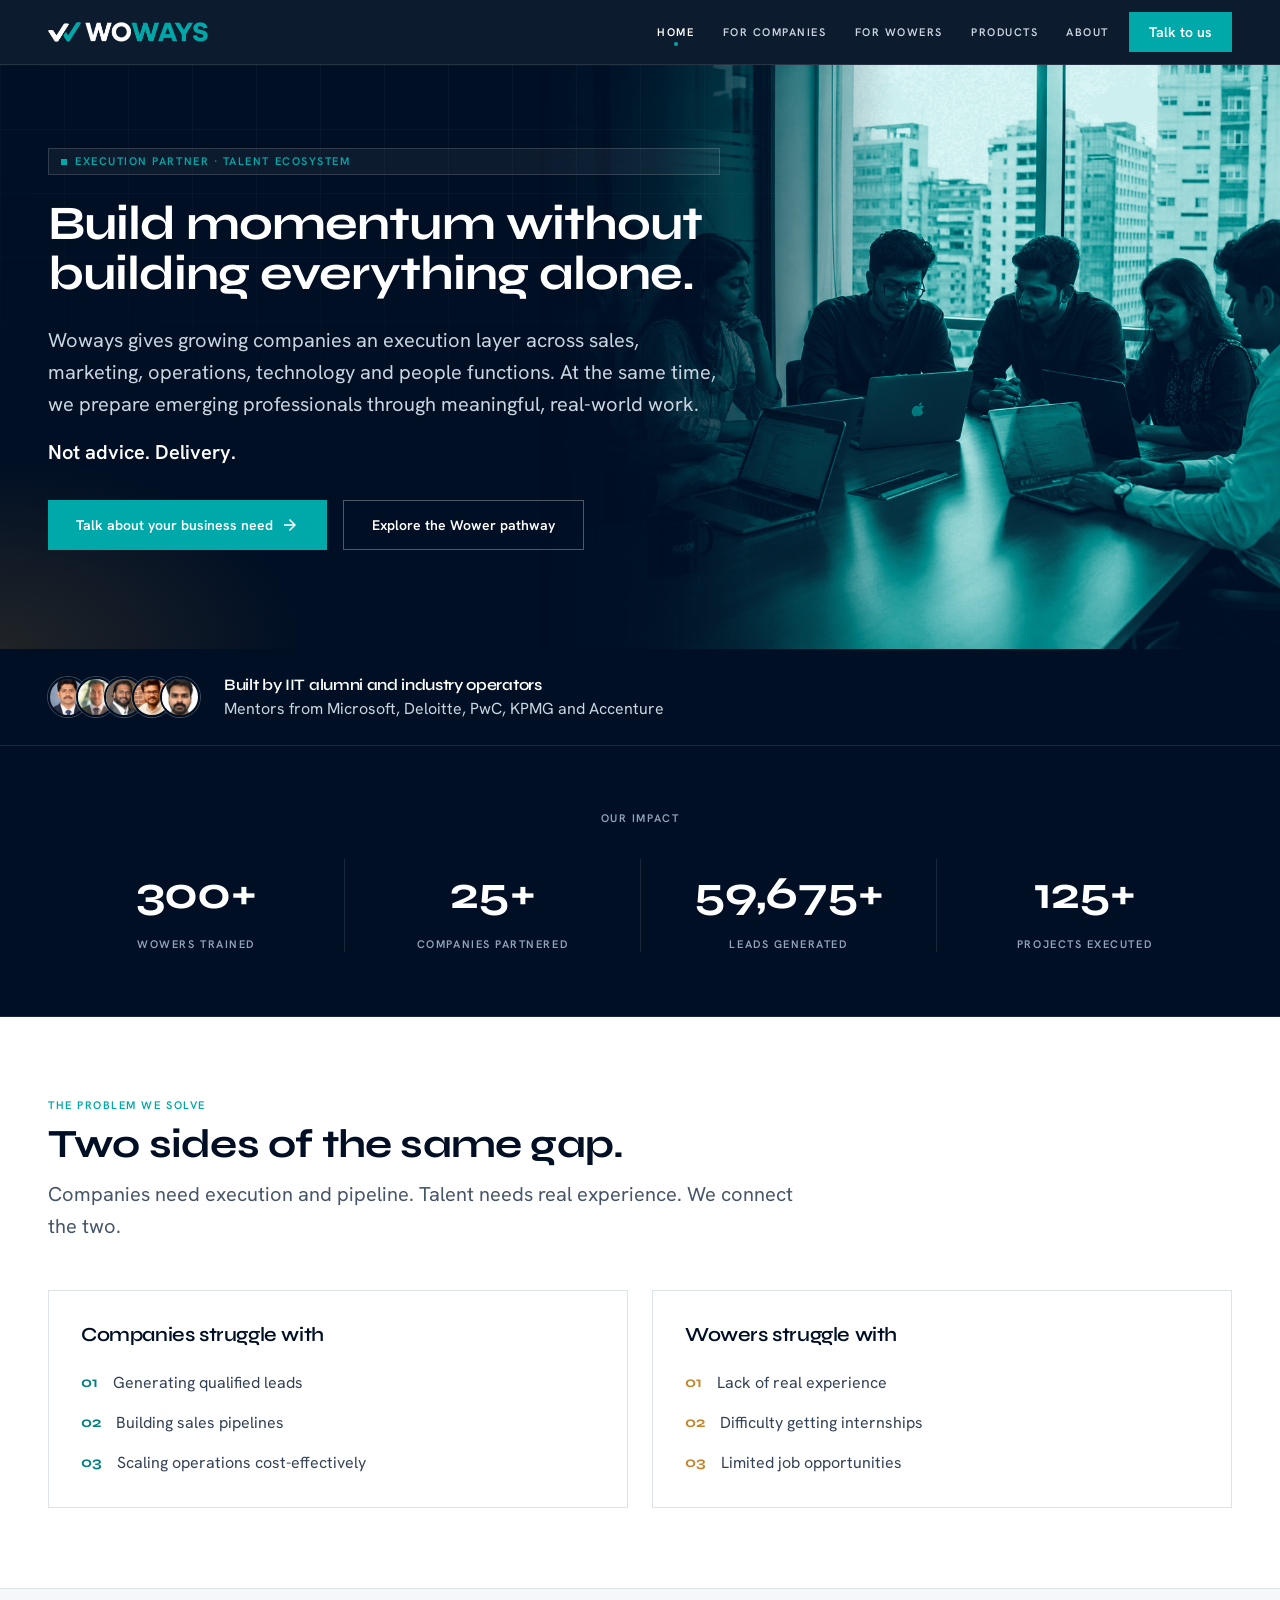
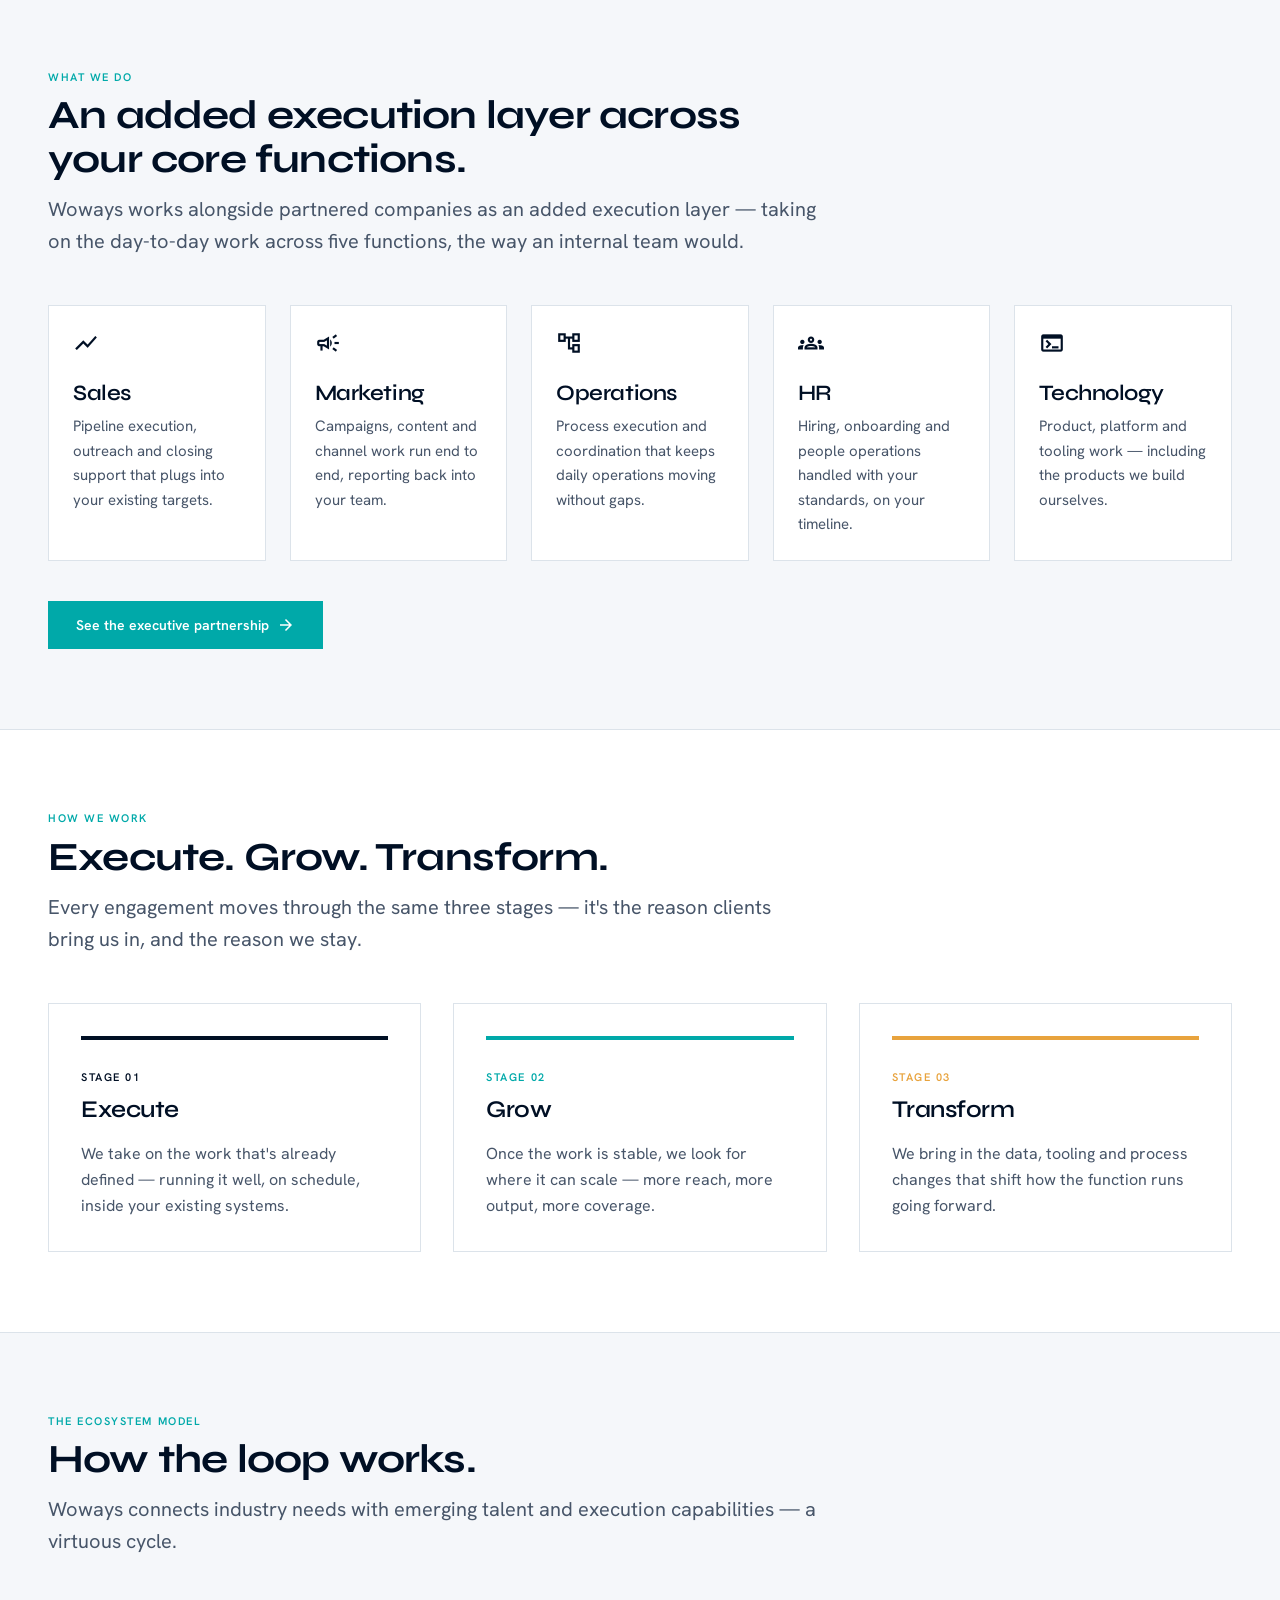
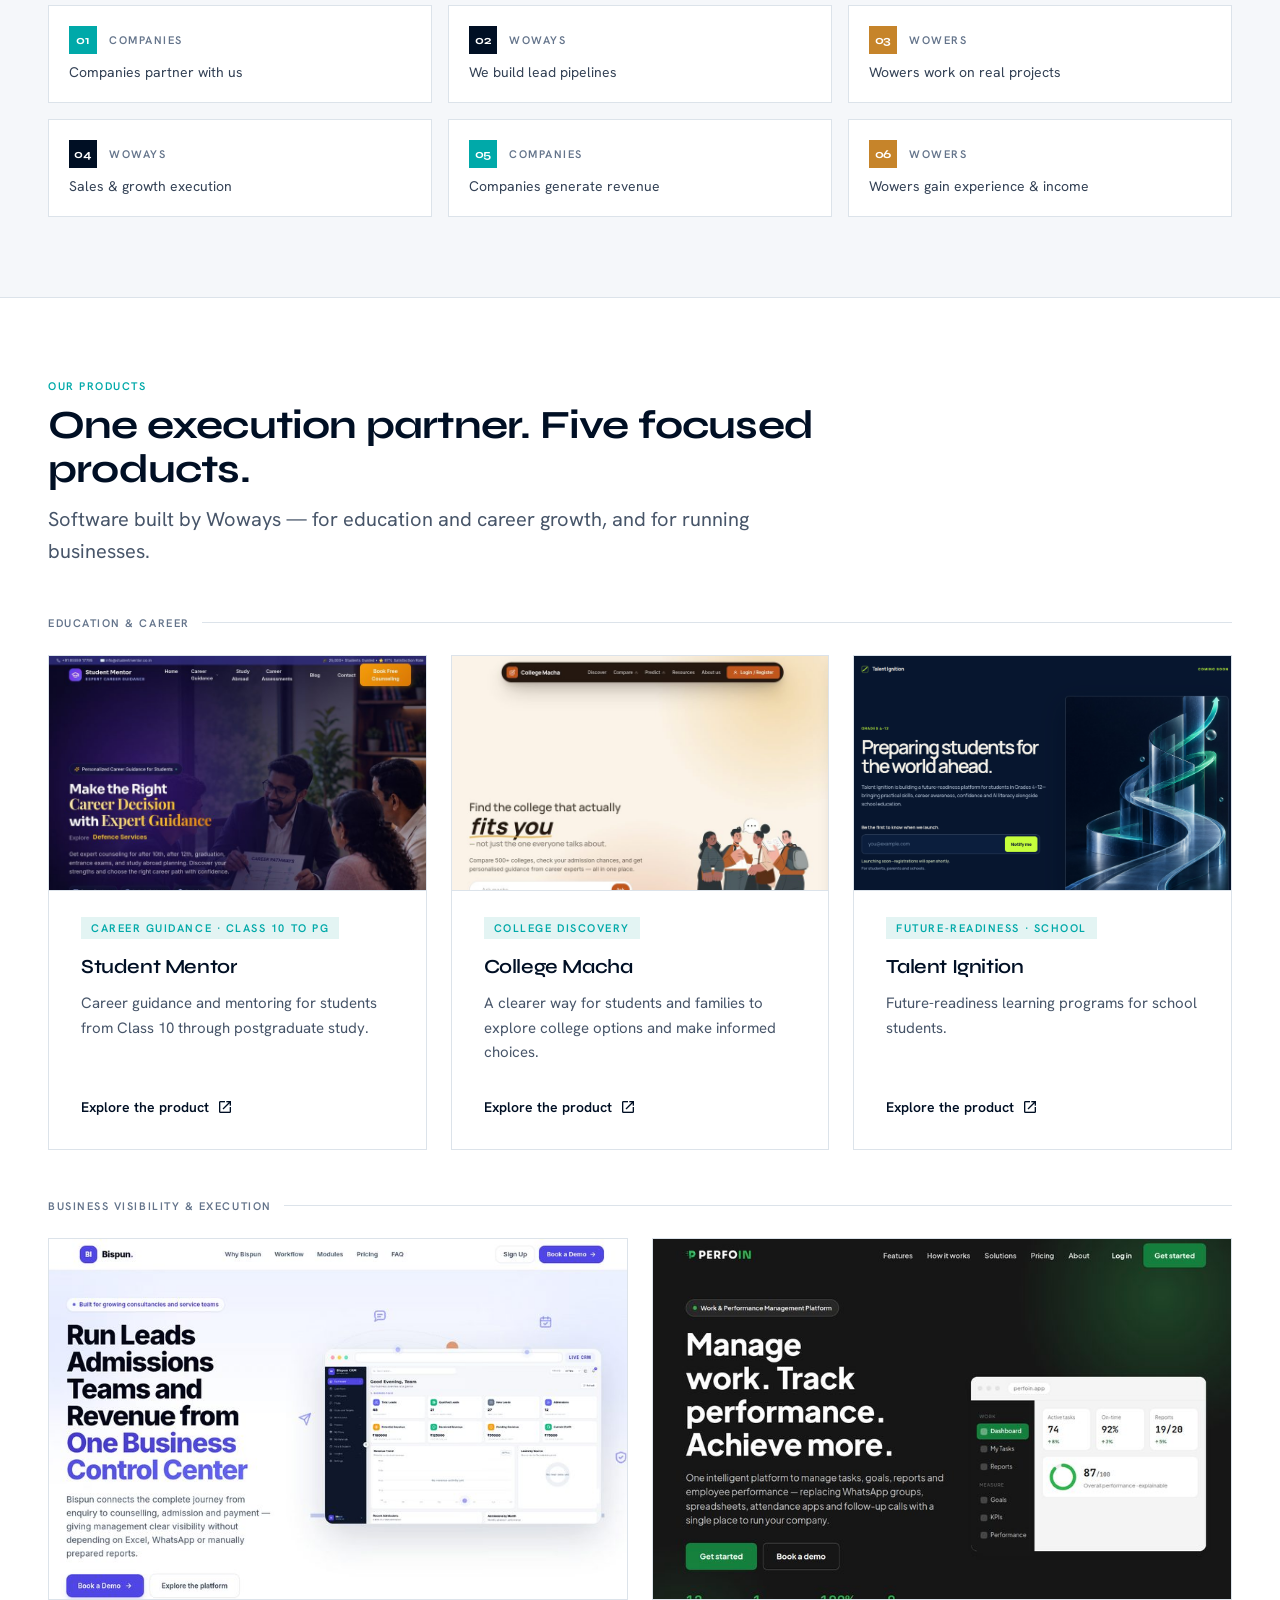
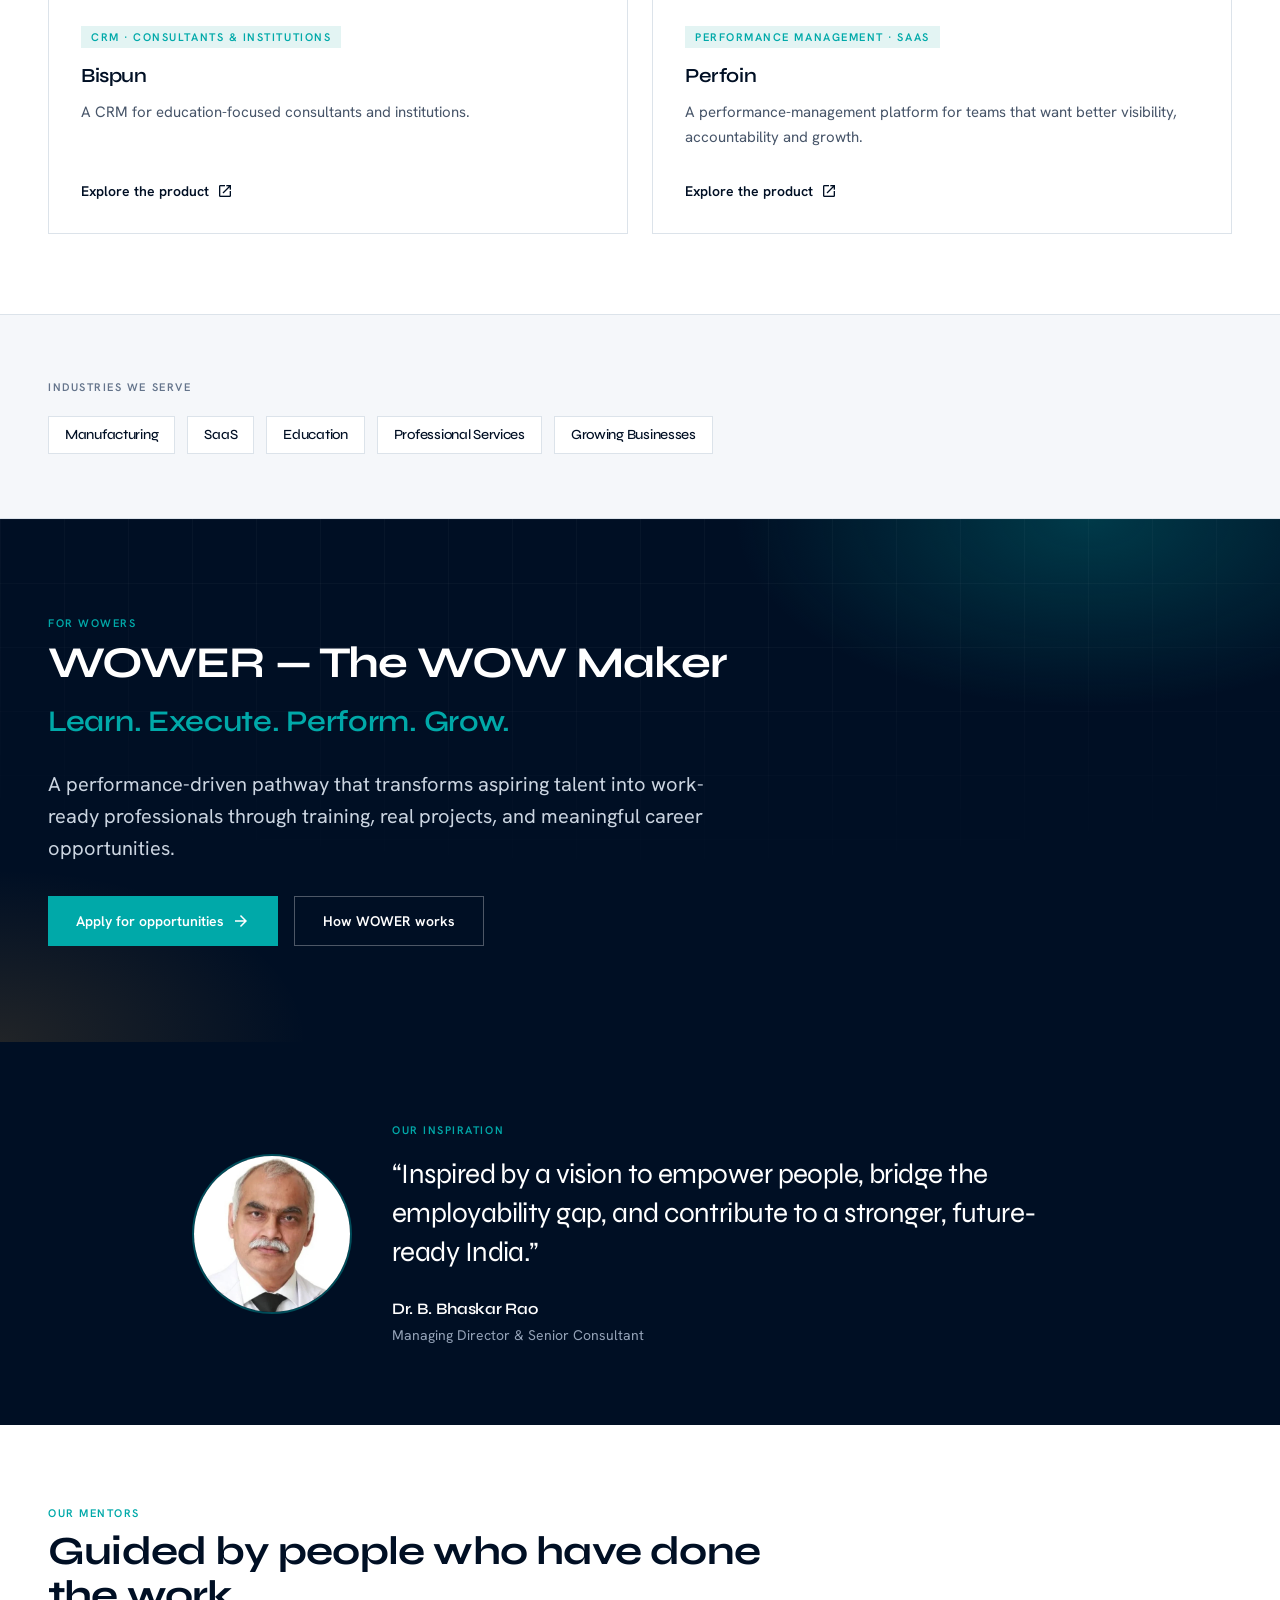
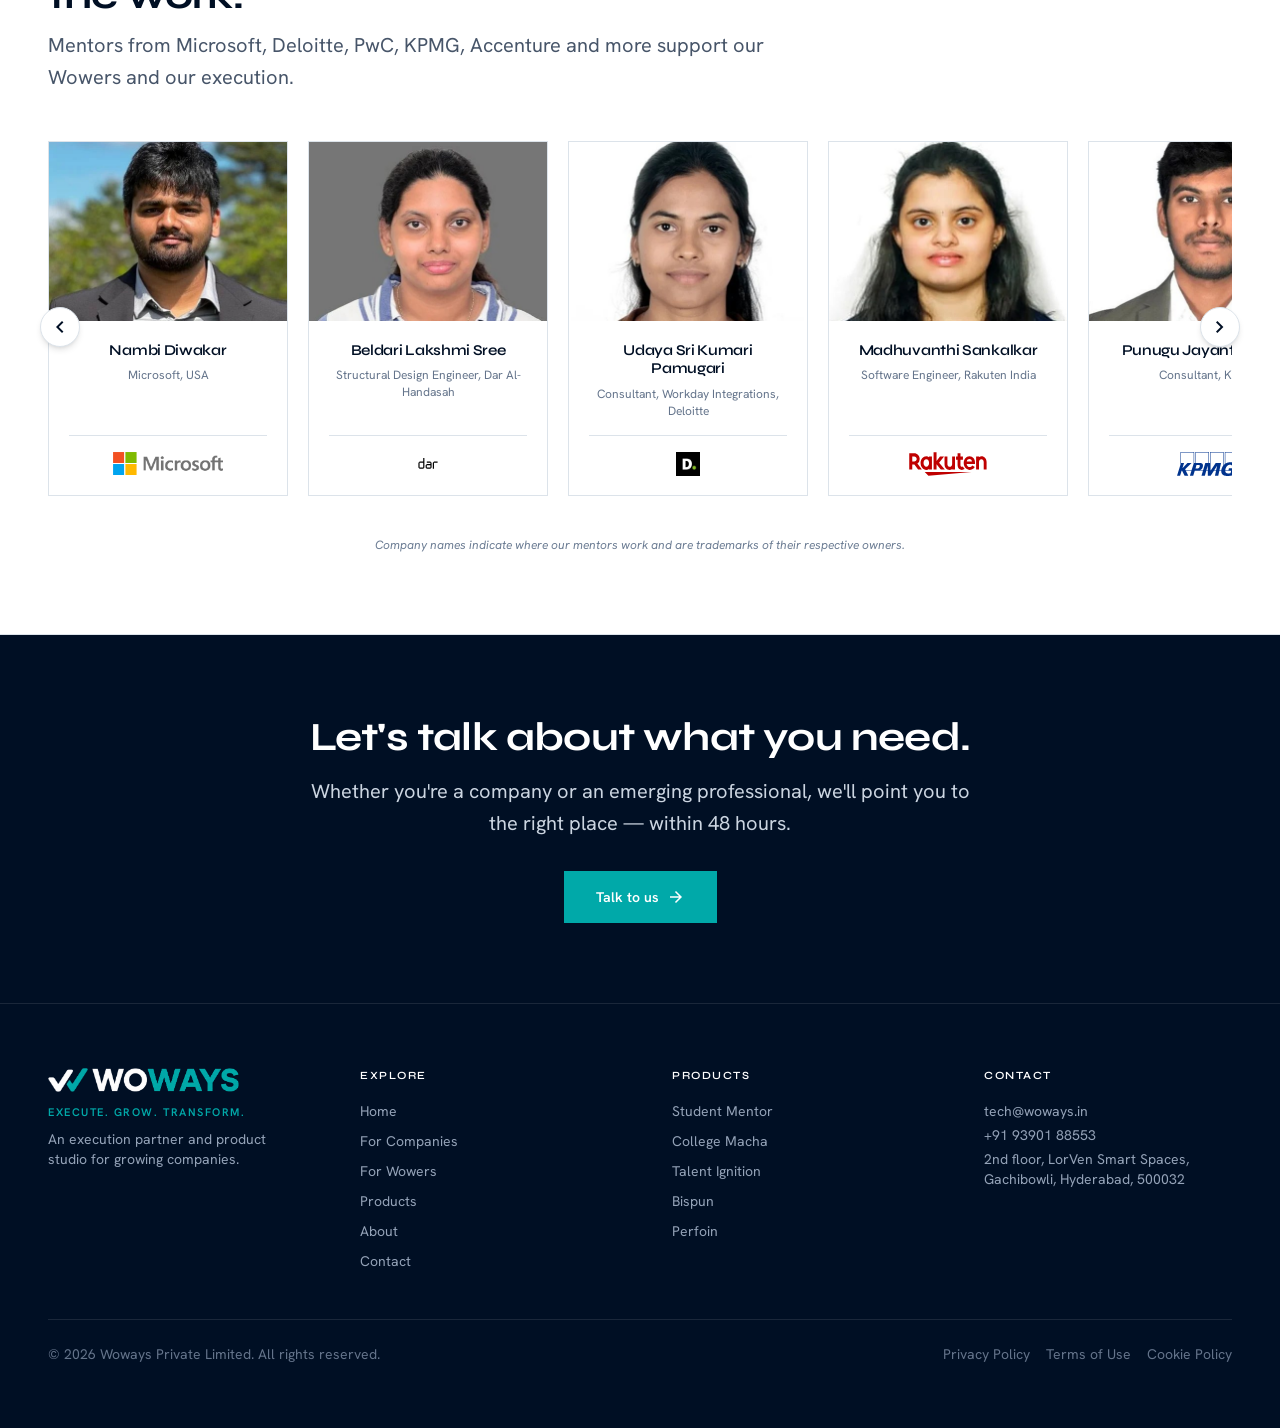
==== commit 1d1e9f31: "Full-bleed Indian office/professional hero photos across all pages - Replace hero visuals on Home, F" ====
--- a/index.html
+++ b/index.html
@@ -49,7 +49,10 @@
  @keyframes floaty{0%,100%{transform:translateY(0)}50%{transform:translateY(-14px)}}
  .floaty{animation:floaty 6s ease-in-out infinite}
  @media (prefers-reduced-motion:reduce){.floaty{animation:none!important}}
+ @keyframes haloPulse{0%,100%{opacity:.5;transform:scale(1)}50%{opacity:.85;transform:scale(1.07)}}
+ .halo{filter:blur(34px);animation:haloPulse 7.5s ease-in-out infinite;will-change:opacity,transform}
+ @media (prefers-reduced-motion:reduce){.halo{animation:none!important;opacity:.68!important;transform:none!important}}
  .glow{background:radial-gradient(46% 60% at 85% 0%,rgba(0,169,169,.28),transparent 60%),radial-gradient(40% 55% at 0% 100%,rgba(232,163,61,.14),transparent 60%)}
  .gridlines{background-image:linear-gradient(rgba(255,255,255,.05) 1px,transparent 1px),linear-gradient(90deg,rgba(255,255,255,.05) 1px,transparent 1px);background-size:64px 64px;-webkit-mask:radial-gradient(120% 90% at 50% 0%,#000 30%,transparent 78%);mask:radial-gradient(120% 90% at 50% 0%,#000 30%,transparent 78%)}
 </style>
-</head><body class="bg-paperBg text-brandNavy antialiased"><a href="#main" class="skip">Skip to content</a><header class="sticky top-0 z-50 bg-brandNavy/95 backdrop-blur border-b border-white/10"><div class="max-w-[1440px] mx-auto px-6 lg:px-12 h-16 flex items-center justify-between"><a href="/" aria-label="Woways — Execute, Grow, Transform" class="flex items-center gap-1 shrink-0"><img src="logo-icon.png" alt="" class="h-5 w-auto"/><img src="logo-word.png" alt="Woways" class="h-5 w-auto"/></a><div class="flex items-center gap-5"><nav class="hidden md:flex items-center gap-5 lg:gap-7" aria-label="Primary"><a class="cap text-white transition-colors relative" href="/" aria-current="page">Home<span class="absolute -bottom-1.5 left-1/2 -translate-x-1/2 w-1 h-1 rounded-full bg-brandTeal"></span></a><a class="cap text-slate-300 hover:text-white transition-colors" href="companies">For Companies</a><a class="cap text-slate-300 hover:text-white transition-colors" href="wowers">For Wowers</a><a class="cap text-slate-300 hover:text-white transition-colors" href="products">Products</a><a class="cap text-slate-300 hover:text-white transition-colors" href="about">About</a></nav><a class="hidden sm:inline-flex items-center bg-brandTeal hover:bg-brandTealDark text-white text-sm font-semibold px-5 py-2.5 transition-colors" href="contact">Talk to us</a><button id="mbtn" class="md:hidden text-white p-2" aria-label="Open menu" aria-expanded="false"><span class="material-symbols-outlined">menu</span></button></div></div><div id="mmenu" class="hidden md:hidden bg-brandNavy border-t border-white/10"><a class="block px-6 py-3 text-slate-200 border-t border-white/10 font-display font-semibold" href="/">Home</a><a class="block px-6 py-3 text-slate-200 border-t border-white/10 font-display font-semibold" href="companies">For Companies</a><a class="block px-6 py-3 text-slate-200 border-t border-white/10 font-display font-semibold" href="wowers">For Wowers</a><a class="block px-6 py-3 text-slate-200 border-t border-white/10 font-display font-semibold" href="products">Products</a><a class="block px-6 py-3 text-slate-200 border-t border-white/10 font-display font-semibold" href="about">About</a><div class="p-4 border-t border-white/10"><a class="block text-center bg-brandTeal hover:bg-brandTealDark text-white text-sm font-semibold px-6 py-3 transition-colors" href="contact">Talk to us</a></div></div></header><main id="main" tabindex="-1"><section class="relative bg-brandNavy text-white overflow-hidden"><div class="absolute inset-0 glow pointer-events-none"></div><div class="absolute inset-0 gridlines opacity-60 pointer-events-none"></div><div class="relative max-w-[1000px] mx-auto px-6 lg:px-12 pt-14 lg:pt-20 pb-14 lg:pb-16 text-center herofade"><span class="cap text-brandTeal block mb-4">Execution partner · Talent ecosystem</span><h1 class="hd1 text-white mb-6">Build momentum without building everything alone.</h1><p class="lead text-slate-300 max-w-2xl mx-auto mb-8">Woways gives growing companies an execution layer across sales, marketing, operations, technology and people functions. At the same time, we prepare emerging professionals through meaningful, real-world work.<br class="hidden sm:block"/><span class="inline-block mt-4 text-white font-semibold">Not advice. Delivery.</span></p><div class="flex flex-wrap gap-4 justify-center"><a class="bg-brandTeal hover:bg-brandTealDark text-white text-sm font-semibold px-7 py-3.5 transition-colors inline-flex items-center gap-2" href="partnerships#partner-form">Talk about your business need <span class="material-symbols-outlined text-[18px]" aria-hidden="true">arrow_forward</span></a><a class="border border-white/30 hover:border-white hover:bg-white/5 text-white text-sm font-semibold px-7 py-3.5 transition-colors" href="wowers">Explore the Wower pathway</a></div><div class="mt-12 flex flex-wrap justify-center gap-x-8 gap-y-4 reveal"><div class="flex items-center gap-2.5"><span class="w-9 h-9 rounded-lg bg-white/5 border border-white/10 grid place-items-center text-brandTeal shrink-0"><span class="material-symbols-outlined text-[18px]" aria-hidden="true">grid_view</span></span><span class="text-sm font-display font-semibold text-white">Five functions</span></div><div class="flex items-center gap-2.5"><span class="w-9 h-9 rounded-lg bg-white/5 border border-white/10 grid place-items-center text-brandTeal shrink-0"><span class="material-symbols-outlined text-[18px]" aria-hidden="true">groups</span></span><span class="text-sm font-display font-semibold text-white">Talent ecosystem</span></div><div class="flex items-center gap-2.5"><span class="w-9 h-9 rounded-lg bg-white/5 border border-white/10 grid place-items-center text-brandTeal shrink-0"><span class="material-symbols-outlined text-[18px]" aria-hidden="true">insights</span></span><span class="text-sm font-display font-semibold text-white">Measurable delivery</span></div><div class="flex items-center gap-2.5"><span class="w-9 h-9 rounded-lg bg-white/5 border border-white/10 grid place-items-center text-brandTeal shrink-0"><span class="material-symbols-outlined text-[18px]" aria-hidden="true">apps</span></span><span class="text-sm font-display font-semibold text-white">Products we build</span></div></div></div></section><section class="bg-brandNavy py-6 border-b border-white/10"><div class="max-w-[1440px] mx-auto px-6 lg:px-12 flex flex-col sm:flex-row items-center sm:items-center gap-4 sm:gap-6 reveal"><div class="flex items-center shrink-0" aria-hidden="true"><img src="m/jagadishwar-reddy.jpg" alt="Jagadishwar Reddy" loading="lazy" class="w-10 h-10 rounded-full object-cover border-2 border-brandNavy ring-1 ring-white/25 -ml-3 first:ml-0"/><img src="m/vihang.jpg" alt="Vihang Gunnam" loading="lazy" class="w-10 h-10 rounded-full object-cover border-2 border-brandNavy ring-1 ring-white/25 -ml-3 first:ml-0"/><img src="m/bhargav-chowdary.jpg" alt="Durga Bhargav Chowdary Kotha" loading="lazy" class="w-10 h-10 rounded-full object-cover border-2 border-brandNavy ring-1 ring-white/25 -ml-3 first:ml-0"/><img src="m/rohit-karre.jpg" alt="Rohit Karre" loading="lazy" class="w-10 h-10 rounded-full object-cover border-2 border-brandNavy ring-1 ring-white/25 -ml-3 first:ml-0"/><img src="m/omkareshwar-boda.jpg" alt="Omkareshwar Boda" loading="lazy" class="w-10 h-10 rounded-full object-cover border-2 border-brandNavy ring-1 ring-white/25 -ml-3 first:ml-0"/></div><div class="text-center sm:text-left"><div class="text-white text-sm md:text-base font-display font-semibold">Built by IIT alumni and industry operators</div><div class="text-slate-300 text-sm md:text-base">Mentors from Microsoft, Deloitte, PwC, KPMG and Accenture</div></div></div></section><section class="bg-brandNavy py-14 lg:py-16 border-b border-white/10"><div class="max-w-[1440px] mx-auto px-6 lg:px-12"><p class="cap text-slate-400 mb-8 text-center reveal">Our impact</p><div class="grid grid-cols-2 md:grid-cols-4 gap-y-8 reveal"><div class="text-center px-2 "><div class="font-display font-bold text-white" style="font-size:clamp(30px,4.6vw,46px);letter-spacing:-0.02em"><span class="countup" data-to="300">300</span>+</div><div class="cap text-slate-400 mt-2">Wowers trained</div></div><div class="text-center px-2 md:border-l md:border-white/10"><div class="font-display font-bold text-white" style="font-size:clamp(30px,4.6vw,46px);letter-spacing:-0.02em"><span class="countup" data-to="25">25</span>+</div><div class="cap text-slate-400 mt-2">Companies partnered</div></div><div class="text-center px-2 md:border-l md:border-white/10"><div class="font-display font-bold text-white" style="font-size:clamp(30px,4.6vw,46px);letter-spacing:-0.02em"><span class="countup" data-to="59675">59,675</span>+</div><div class="cap text-slate-400 mt-2">Leads generated</div></div><div class="text-center px-2 md:border-l md:border-white/10"><div class="font-display font-bold text-white" style="font-size:clamp(30px,4.6vw,46px);letter-spacing:-0.02em"><span class="countup" data-to="125">125</span>+</div><div class="cap text-slate-400 mt-2">Projects executed</div></div></div></div></section><section class="bg-white py-16 lg:py-20 border-b border-borderLine"><div class="max-w-[1440px] mx-auto px-6 lg:px-12"><div class="max-w-3xl mb-12 reveal"><span class="cap text-brandTeal block mb-2">The problem we solve</span><h2 class="hd2 text-brandNavy mb-3">Two sides of the same gap.</h2><p class="lead text-slate-600">Companies need execution and pipeline. Talent needs real experience. We connect the two.</p></div><div class="grid grid-cols-1 md:grid-cols-2 gap-6 reveal"><div class="bg-white border border-borderLine p-8"><h3 class="hd3 text-brandNavy mb-6" style="font-size:20px">Companies struggle with</h3><div class="space-y-4"><div class="flex gap-4 items-start"><span class="font-display font-bold text-brandTealDark shrink-0" style="font-size:15px">01</span><span class="text-slate-700">Generating qualified leads</span></div><div class="flex gap-4 items-start"><span class="font-display font-bold text-brandTealDark shrink-0" style="font-size:15px">02</span><span class="text-slate-700">Building sales pipelines</span></div><div class="flex gap-4 items-start"><span class="font-display font-bold text-brandTealDark shrink-0" style="font-size:15px">03</span><span class="text-slate-700">Scaling operations cost-effectively</span></div></div></div><div class="bg-white border border-borderLine p-8"><h3 class="hd3 text-brandNavy mb-6" style="font-size:20px">Wowers struggle with</h3><div class="space-y-4"><div class="flex gap-4 items-start"><span class="font-display font-bold text-brandOrangeDark shrink-0" style="font-size:15px">01</span><span class="text-slate-700">Lack of real experience</span></div><div class="flex gap-4 items-start"><span class="font-display font-bold text-brandOrangeDark shrink-0" style="font-size:15px">02</span><span class="text-slate-700">Difficulty getting internships</span></div><div class="flex gap-4 items-start"><span class="font-display font-bold text-brandOrangeDark shrink-0" style="font-size:15px">03</span><span class="text-slate-700">Limited job opportunities</span></div></div></div></div></div></section><section class="bg-paperBg py-16 lg:py-20 border-b border-borderLine" id="capabilities"><div class="max-w-[1440px] mx-auto px-6 lg:px-12"><div class="max-w-3xl mb-12 reveal"><span class="cap text-brandTeal block mb-2">What we do</span><h2 class="hd2 text-brandNavy mb-3">An added execution layer across your core functions.</h2><p class="lead text-slate-600">Woways works alongside partnered companies as an added execution layer — taking on the day-to-day work across five functions, the way an internal team would.</p></div><div class="grid grid-cols-1 md:grid-cols-3 lg:grid-cols-5 gap-6 stagger reveal"><div class="bg-white border border-borderLine p-6 card-lift group"><span class="material-symbols-outlined text-[26px] text-brandNavy group-hover:text-brandTeal transition-colors mb-6 block" aria-hidden="true">show_chart</span><h3 class="hd3 text-brandNavy mb-2">Sales</h3><p class="text-[15px] leading-relaxed text-slate-600 leading-relaxed">Pipeline execution, outreach and closing support that plugs into your existing targets.</p></div><div class="bg-white border border-borderLine p-6 card-lift group"><span class="material-symbols-outlined text-[26px] text-brandNavy group-hover:text-brandTeal transition-colors mb-6 block" aria-hidden="true">campaign</span><h3 class="hd3 text-brandNavy mb-2">Marketing</h3><p class="text-[15px] leading-relaxed text-slate-600 leading-relaxed">Campaigns, content and channel work run end to end, reporting back into your team.</p></div><div class="bg-white border border-borderLine p-6 card-lift group"><span class="material-symbols-outlined text-[26px] text-brandNavy group-hover:text-brandTeal transition-colors mb-6 block" aria-hidden="true">account_tree</span><h3 class="hd3 text-brandNavy mb-2">Operations</h3><p class="text-[15px] leading-relaxed text-slate-600 leading-relaxed">Process execution and coordination that keeps daily operations moving without gaps.</p></div><div class="bg-white border border-borderLine p-6 card-lift group"><span class="material-symbols-outlined text-[26px] text-brandNavy group-hover:text-brandTeal transition-colors mb-6 block" aria-hidden="true">groups</span><h3 class="hd3 text-brandNavy mb-2">HR</h3><p class="text-[15px] leading-relaxed text-slate-600 leading-relaxed">Hiring, onboarding and people operations handled with your standards, on your timeline.</p></div><div class="bg-white border border-borderLine p-6 card-lift group"><span class="material-symbols-outlined text-[26px] text-brandNavy group-hover:text-brandTeal transition-colors mb-6 block" aria-hidden="true">terminal</span><h3 class="hd3 text-brandNavy mb-2">Technology</h3><p class="text-[15px] leading-relaxed text-slate-600 leading-relaxed">Product, platform and tooling work — including the products we build ourselves.</p></div></div><div class="mt-10 reveal"><a class="inline-flex items-center gap-2 bg-brandTeal hover:bg-brandTealDark text-white text-sm font-semibold px-7 py-3.5 transition-colors grp" href="companies">See the executive partnership <span class="material-symbols-outlined text-[18px] arrow-move" aria-hidden="true">arrow_forward</span></a></div></div></section><section class="bg-white py-16 lg:py-20 border-b border-borderLine" id="how"><div class="max-w-[1440px] mx-auto px-6 lg:px-12"><div class="max-w-3xl mb-12 reveal"><span class="cap text-brandTeal block mb-2">How we work</span><h2 class="hd2 text-brandNavy mb-3">Execute. Grow. Transform.</h2><p class="lead text-slate-600">Every engagement moves through the same three stages — it's the reason clients bring us in, and the reason we stay.</p></div><div class="grid grid-cols-1 md:grid-cols-3 gap-8 stagger reveal"><div class="border border-borderLine p-8 bg-white card-lift"><div class="w-full h-1 bg-brandNavy mb-6"></div><span class="cap text-brandNavy font-bold">STAGE 01</span><h3 class="hd3 text-brandNavy mt-2 mb-4" style="font-size:24px">Execute</h3><p class="text-slate-600 leading-relaxed">We take on the work that's already defined — running it well, on schedule, inside your existing systems.</p></div><div class="border border-borderLine p-8 bg-white card-lift"><div class="w-full h-1 bg-brandTeal mb-6"></div><span class="cap text-brandTeal font-bold">STAGE 02</span><h3 class="hd3 text-brandNavy mt-2 mb-4" style="font-size:24px">Grow</h3><p class="text-slate-600 leading-relaxed">Once the work is stable, we look for where it can scale — more reach, more output, more coverage.</p></div><div class="border border-borderLine p-8 bg-white card-lift"><div class="w-full h-1 bg-brandOrange mb-6"></div><span class="cap text-brandOrange font-bold">STAGE 03</span><h3 class="hd3 text-brandNavy mt-2 mb-4" style="font-size:24px">Transform</h3><p class="text-slate-600 leading-relaxed">We bring in the data, tooling and process changes that shift how the function runs going forward.</p></div></div></div></section><section class="bg-paperBg py-16 lg:py-20 border-b border-borderLine"><div class="max-w-[1440px] mx-auto px-6 lg:px-12"><div class="max-w-3xl mb-12 reveal"><span class="cap text-brandTeal block mb-2">The ecosystem model</span><h2 class="hd2 text-brandNavy mb-3">How the loop works.</h2><p class="lead text-slate-600">Woways connects industry needs with emerging talent and execution capabilities — a virtuous cycle.</p></div><div class="grid grid-cols-1 sm:grid-cols-2 lg:grid-cols-3 gap-4 stagger reveal"><div class="bg-white border border-borderLine p-5 card-lift"><div class="flex items-center gap-3 mb-2"><span class="w-7 h-7 bg-brandTeal text-white grid place-items-center font-display font-bold text-xs shrink-0">01</span><span class="cap text-slate-500">Companies</span></div><p class="text-slate-700 text-sm">Companies partner with us</p></div><div class="bg-white border border-borderLine p-5 card-lift"><div class="flex items-center gap-3 mb-2"><span class="w-7 h-7 bg-brandNavy text-white grid place-items-center font-display font-bold text-xs shrink-0">02</span><span class="cap text-slate-500">Woways</span></div><p class="text-slate-700 text-sm">We build lead pipelines</p></div><div class="bg-white border border-borderLine p-5 card-lift"><div class="flex items-center gap-3 mb-2"><span class="w-7 h-7 bg-brandOrangeDark text-white grid place-items-center font-display font-bold text-xs shrink-0">03</span><span class="cap text-slate-500">Wowers</span></div><p class="text-slate-700 text-sm">Wowers work on real projects</p></div><div class="bg-white border border-borderLine p-5 card-lift"><div class="flex items-center gap-3 mb-2"><span class="w-7 h-7 bg-brandNavy text-white grid place-items-center font-display font-bold text-xs shrink-0">04</span><span class="cap text-slate-500">Woways</span></div><p class="text-slate-700 text-sm">Sales & growth execution</p></div><div class="bg-white border border-borderLine p-5 card-lift"><div class="flex items-center gap-3 mb-2"><span class="w-7 h-7 bg-brandTeal text-white grid place-items-center font-display font-bold text-xs shrink-0">05</span><span class="cap text-slate-500">Companies</span></div><p class="text-slate-700 text-sm">Companies generate revenue</p></div><div class="bg-white border border-borderLine p-5 card-lift"><div class="flex items-center gap-3 mb-2"><span class="w-7 h-7 bg-brandOrangeDark text-white grid place-items-center font-display font-bold text-xs shrink-0">06</span><span class="cap text-slate-500">Wowers</span></div><p class="text-slate-700 text-sm">Wowers gain experience & income</p></div></div></div></section><section class="bg-white py-16 lg:py-20 border-b border-borderLine" id="products"><div class="max-w-[1440px] mx-auto px-6 lg:px-12"><div class="max-w-3xl mb-12 reveal"><span class="cap text-brandTeal block mb-2">Our products</span><h2 class="hd2 text-brandNavy mb-3">One execution partner. Five focused products.</h2><p class="lead text-slate-600">Software built by Woways — for education and career growth, and for running businesses.</p></div><div class="flex items-center gap-3 mb-6 reveal"><span class="cap text-slate-500">Education &amp; Career</span><div class="h-px bg-borderLine flex-1"></div></div><div class="grid grid-cols-1 md:grid-cols-3 gap-6 stagger reveal"><a class="bg-white border border-borderLine p-8 card-lift grp flex flex-col justify-between hover:border-brandNavy overflow-hidden" href="https://studentmentor.co.in" target="_blank" rel="noopener noreferrer"><div><div class="aspect-[16/10] overflow-hidden -mx-8 -mt-8 mb-6 border-b border-borderLine"><img src="shot-studentmentor.jpg" alt="Student Mentor preview" loading="lazy" class="w-full h-full object-cover object-top"/></div><span class="cap text-brandTeal bg-brandTealTint px-2.5 py-1">Career guidance · Class 10 to PG</span><h3 class="hd3 text-brandNavy mt-4 mb-3" style="font-size:20px">Student Mentor</h3><p class="text-[15px] leading-relaxed text-slate-600 leading-relaxed mb-8">Career guidance and mentoring for students from Class 10 through postgraduate study.</p></div><span class="inline-flex items-center gap-2 text-sm font-semibold text-brandNavy">Explore the product <span class="material-symbols-outlined text-[16px] arrow-move" aria-hidden="true">open_in_new</span></span></a><a class="bg-white border border-borderLine p-8 card-lift grp flex flex-col justify-between hover:border-brandNavy overflow-hidden" href="https://collegemacha.com" target="_blank" rel="noopener noreferrer"><div><div class="aspect-[16/10] overflow-hidden -mx-8 -mt-8 mb-6 border-b border-borderLine"><img src="shot-collegemacha.jpg" alt="College Macha preview" loading="lazy" class="w-full h-full object-cover object-top"/></div><span class="cap text-brandTeal bg-brandTealTint px-2.5 py-1">College discovery</span><h3 class="hd3 text-brandNavy mt-4 mb-3" style="font-size:20px">College Macha</h3><p class="text-[15px] leading-relaxed text-slate-600 leading-relaxed mb-8">A clearer way for students and families to explore college options and make informed choices.</p></div><span class="inline-flex items-center gap-2 text-sm font-semibold text-brandNavy">Explore the product <span class="material-symbols-outlined text-[16px] arrow-move" aria-hidden="true">open_in_new</span></span></a><a class="bg-white border border-borderLine p-8 card-lift grp flex flex-col justify-between hover:border-brandNavy overflow-hidden" href="https://talentignition.in" target="_blank" rel="noopener noreferrer"><div><div class="aspect-[16/10] overflow-hidden -mx-8 -mt-8 mb-6 border-b border-borderLine"><img src="shot-talentignition.jpg" alt="Talent Ignition preview" loading="lazy" class="w-full h-full object-cover object-top"/></div><span class="cap text-brandTeal bg-brandTealTint px-2.5 py-1">Future-readiness · School</span><h3 class="hd3 text-brandNavy mt-4 mb-3" style="font-size:20px">Talent Ignition</h3><p class="text-[15px] leading-relaxed text-slate-600 leading-relaxed mb-8">Future-readiness learning programs for school students.</p></div><span class="inline-flex items-center gap-2 text-sm font-semibold text-brandNavy">Explore the product <span class="material-symbols-outlined text-[16px] arrow-move" aria-hidden="true">open_in_new</span></span></a></div><div class="flex items-center gap-3 mb-6 mt-12 reveal"><span class="cap text-slate-500">Business Visibility &amp; Execution</span><div class="h-px bg-borderLine flex-1"></div></div><div class="grid grid-cols-1 md:grid-cols-2 gap-6 stagger reveal"><a class="bg-white border border-borderLine p-8 card-lift grp flex flex-col justify-between hover:border-brandNavy overflow-hidden" href="https://bispun.com" target="_blank" rel="noopener noreferrer"><div><div class="aspect-[16/10] overflow-hidden -mx-8 -mt-8 mb-6 border-b border-borderLine"><img src="shot-bispun.jpg" alt="Bispun preview" loading="lazy" class="w-full h-full object-cover object-top"/></div><span class="cap text-brandTeal bg-brandTealTint px-2.5 py-1">CRM · consultants & institutions</span><h3 class="hd3 text-brandNavy mt-4 mb-3" style="font-size:20px">Bispun</h3><p class="text-[15px] leading-relaxed text-slate-600 leading-relaxed mb-8">A CRM for education-focused consultants and institutions.</p></div><span class="inline-flex items-center gap-2 text-sm font-semibold text-brandNavy">Explore the product <span class="material-symbols-outlined text-[16px] arrow-move" aria-hidden="true">open_in_new</span></span></a><a class="bg-white border border-borderLine p-8 card-lift grp flex flex-col justify-between hover:border-brandNavy overflow-hidden" href="https://woways-site.vercel.app" target="_blank" rel="noopener noreferrer"><div><div class="aspect-[16/10] overflow-hidden -mx-8 -mt-8 mb-6 border-b border-borderLine"><img src="shot-performance.jpg" alt="Perfoin preview" loading="lazy" class="w-full h-full object-cover object-top"/></div><span class="cap text-brandTeal bg-brandTealTint px-2.5 py-1">Performance management · SaaS</span><h3 class="hd3 text-brandNavy mt-4 mb-3" style="font-size:20px">Perfoin</h3><p class="text-[15px] leading-relaxed text-slate-600 leading-relaxed mb-8">A performance-management platform for teams that want better visibility, accountability and growth.</p></div><span class="inline-flex items-center gap-2 text-sm font-semibold text-brandNavy">Explore the product <span class="material-symbols-outlined text-[16px] arrow-move" aria-hidden="true">open_in_new</span></span></a></div></div></section><section class="bg-paperBg py-16 border-b border-borderLine"><div class="max-w-[1440px] mx-auto px-6 lg:px-12"><p class="cap text-slate-500 mb-5 reveal">Industries we serve</p><div class="flex flex-wrap gap-3 stagger reveal"><span class="px-4 py-2 bg-white border border-borderLine text-sm font-display font-medium text-brandNavy card-lift">Manufacturing</span><span class="px-4 py-2 bg-white border border-borderLine text-sm font-display font-medium text-brandNavy card-lift">SaaS</span><span class="px-4 py-2 bg-white border border-borderLine text-sm font-display font-medium text-brandNavy card-lift">Education</span><span class="px-4 py-2 bg-white border border-borderLine text-sm font-display font-medium text-brandNavy card-lift">Professional Services</span><span class="px-4 py-2 bg-white border border-borderLine text-sm font-display font-medium text-brandNavy card-lift">Growing Businesses</span></div></div></section><section class="relative bg-brandNavy text-white overflow-hidden"><div class="absolute inset-0 glow pointer-events-none"></div><div class="absolute inset-0 gridlines opacity-60 pointer-events-none"></div><div class="relative max-w-[1440px] mx-auto px-6 lg:px-12 py-16 lg:py-24"><div class="max-w-3xl reveal"><span class="cap text-brandTeal block mb-2">For Wowers</span><h2 class="hd2 text-white mb-3" style="font-size:clamp(28px,4vw,44px)">WOWER — The WOW Maker</h2><p class="font-display font-semibold text-brandTeal mb-6" style="font-size:clamp(20px,2.8vw,30px);letter-spacing:-0.01em">Learn. Execute. Perform. Grow.</p><p class="lead text-slate-300 mb-8 max-w-2xl">A performance-driven pathway that transforms aspiring talent into work-ready professionals through training, real projects, and meaningful career opportunities.</p><div class="flex flex-wrap gap-4"><a class="inline-flex items-center gap-2 bg-brandTeal hover:bg-brandTealDark text-white text-sm font-semibold px-7 py-3.5 transition-colors" href="internships#apply-form">Apply for opportunities <span class="material-symbols-outlined text-[18px]" aria-hidden="true">arrow_forward</span></a><a class="inline-flex items-center gap-2 border border-white/30 hover:border-white hover:bg-white/5 text-white text-sm font-semibold px-7 py-3.5 transition-colors" href="wowers#pathway">How WOWER works</a></div></div></div></section><section class="bg-brandNavy py-16 lg:py-20"><div class="max-w-[1440px] mx-auto px-6 lg:px-12"><div class="max-w-4xl mx-auto grid grid-cols-1 md:grid-cols-[auto_1fr] gap-8 md:gap-10 items-center reveal"><img src="m/bhaskar-rao.jpg" alt="Dr. B. Bhaskar Rao" loading="lazy" class="w-32 h-32 md:w-40 md:h-40 rounded-full object-cover object-top border-2 border-brandTeal/40 mx-auto"/><div class="text-center md:text-left"><span class="cap text-brandTeal block mb-4">Our inspiration</span><p class="font-display text-white" style="font-size:clamp(20px,2.8vw,28px);line-height:1.4;letter-spacing:-0.02em">“Inspired by a vision to empower people, bridge the employability gap, and contribute to a stronger, future-ready India.”</p><div class="mt-6"><div class="font-display font-semibold text-white">Dr. B. Bhaskar Rao</div><div class="text-sm text-slate-400 mt-1">Managing Director &amp; Senior Consultant</div></div></div></div></div></section><section class="bg-white py-16 lg:py-20 border-b border-borderLine"><div class="max-w-[1440px] mx-auto px-6 lg:px-12"><div class="max-w-3xl mb-12 reveal"><span class="cap text-brandTeal block mb-2">Our mentors</span><h2 class="hd2 text-brandNavy mb-3">Guided by people who have done the work.</h2><p class="lead text-slate-600">Mentors from Microsoft, Deloitte, PwC, KPMG, Accenture and more support our Wowers and our execution.</p></div><div class="relative reveal"><button type="button" aria-label="Previous mentors" onclick="document.getElementById('mscroll').scrollBy({left:-520,behavior:'smooth'})" class="absolute left-0 lg:-left-2 top-1/2 -translate-y-1/2 z-10 w-10 h-10 rounded-full bg-white border border-borderLine shadow-md grid place-items-center text-brandNavy hover:bg-brandNavy hover:text-white transition-colors"><span class="material-symbols-outlined" aria-hidden="true">chevron_left</span></button><button type="button" aria-label="Next mentors" onclick="document.getElementById('mscroll').scrollBy({left:520,behavior:'smooth'})" class="absolute right-0 lg:-right-2 top-1/2 -translate-y-1/2 z-10 w-10 h-10 rounded-full bg-white border border-borderLine shadow-md grid place-items-center text-brandNavy hover:bg-brandNavy hover:text-white transition-colors"><span class="material-symbols-outlined" aria-hidden="true">chevron_right</span></button><div id="mscroll" class="flex gap-5 overflow-x-auto snap-x scroll-smooth pb-4 px-1 [scrollbar-width:none] [-ms-overflow-style:none]" style="scrollbar-width:none"><div class="snap-start shrink-0 w-[240px] bg-white border border-borderLine card-lift overflow-hidden flex flex-col"><div class="aspect-[4/3] overflow-hidden bg-paperDim"><img src="m/nambi-diwakar.jpg" alt="Nambi Diwakar" loading="lazy" class="w-full h-full object-cover object-top"/></div><div class="p-5 text-center flex-1 flex flex-col"><div class="font-display font-semibold text-brandNavy text-[15px] leading-tight">Nambi Diwakar</div><div class="text-xs text-slate-500 mt-2 leading-snug flex-1">Microsoft, USA</div><div class="mt-4 pt-4 border-t border-borderLine flex items-center justify-center h-10"><img src="m/org-microsoft.png" alt="Microsoft" loading="lazy" class="max-h-6 max-w-[110px] w-auto object-contain"/></div></div></div><div class="snap-start shrink-0 w-[240px] bg-white border border-borderLine card-lift overflow-hidden flex flex-col"><div class="aspect-[4/3] overflow-hidden bg-paperDim"><img src="m/lakshmi-sree.jpg" alt="Beldari Lakshmi Sree" loading="lazy" class="w-full h-full object-cover object-top"/></div><div class="p-5 text-center flex-1 flex flex-col"><div class="font-display font-semibold text-brandNavy text-[15px] leading-tight">Beldari Lakshmi Sree</div><div class="text-xs text-slate-500 mt-2 leading-snug flex-1">Structural Design Engineer, Dar Al-Handasah</div><div class="mt-4 pt-4 border-t border-borderLine flex items-center justify-center h-10"><img src="m/org-dar-al-handasah.svg" alt="Dar Al-Handasah" loading="lazy" class="max-h-6 max-w-[110px] w-auto object-contain"/></div></div></div><div class="snap-start shrink-0 w-[240px] bg-white border border-borderLine card-lift overflow-hidden flex flex-col"><div class="aspect-[4/3] overflow-hidden bg-paperDim"><img src="m/udaya-sri.jpg" alt="Udaya Sri Kumari Pamugari" loading="lazy" class="w-full h-full object-cover object-top"/></div><div class="p-5 text-center flex-1 flex flex-col"><div class="font-display font-semibold text-brandNavy text-[15px] leading-tight">Udaya Sri Kumari Pamugari</div><div class="text-xs text-slate-500 mt-2 leading-snug flex-1">Consultant, Workday Integrations, Deloitte</div><div class="mt-4 pt-4 border-t border-borderLine flex items-center justify-center h-10"><img src="m/org-deloitte.png" alt="Deloitte" loading="lazy" class="max-h-6 max-w-[110px] w-auto object-contain"/></div></div></div><div class="snap-start shrink-0 w-[240px] bg-white border border-borderLine card-lift overflow-hidden flex flex-col"><div class="aspect-[4/3] overflow-hidden bg-paperDim"><img src="m/madhuvanthi.jpg" alt="Madhuvanthi Sankalkar" loading="lazy" class="w-full h-full object-cover object-top"/></div><div class="p-5 text-center flex-1 flex flex-col"><div class="font-display font-semibold text-brandNavy text-[15px] leading-tight">Madhuvanthi Sankalkar</div><div class="text-xs text-slate-500 mt-2 leading-snug flex-1">Software Engineer, Rakuten India</div><div class="mt-4 pt-4 border-t border-borderLine flex items-center justify-center h-10"><img src="m/org-rakuten.svg" alt="Rakuten" loading="lazy" class="max-h-6 max-w-[110px] w-auto object-contain"/></div></div></div><div class="snap-start shrink-0 w-[240px] bg-white border border-borderLine card-lift overflow-hidden flex flex-col"><div class="aspect-[4/3] overflow-hidden bg-paperDim"><img src="m/jayanth-reddy.jpg" alt="Punugu Jayanth Reddy" loading="lazy" class="w-full h-full object-cover object-top"/></div><div class="p-5 text-center flex-1 flex flex-col"><div class="font-display font-semibold text-brandNavy text-[15px] leading-tight">Punugu Jayanth Reddy</div><div class="text-xs text-slate-500 mt-2 leading-snug flex-1">Consultant, KPMG</div><div class="mt-4 pt-4 border-t border-borderLine flex items-center justify-center h-10"><img src="m/org-kpmg.svg" alt="KPMG" loading="lazy" class="max-h-6 max-w-[110px] w-auto object-contain"/></div></div></div><div class="snap-start shrink-0 w-[240px] bg-white border border-borderLine card-lift overflow-hidden flex flex-col"><div class="aspect-[4/3] overflow-hidden bg-paperDim"><img src="m/rishitha-reddy.jpg" alt="Rishitha Reddy Guddeti" loading="lazy" class="w-full h-full object-cover object-top"/></div><div class="p-5 text-center flex-1 flex flex-col"><div class="font-display font-semibold text-brandNavy text-[15px] leading-tight">Rishitha Reddy Guddeti</div><div class="text-xs text-slate-500 mt-2 leading-snug flex-1">Quality Engineering Analyst, Accenture</div><div class="mt-4 pt-4 border-t border-borderLine flex items-center justify-center h-10"><img src="m/org-accenture.svg" alt="Accenture" loading="lazy" class="max-h-6 max-w-[110px] w-auto object-contain"/></div></div></div><div class="snap-start shrink-0 w-[240px] bg-white border border-borderLine card-lift overflow-hidden flex flex-col"><div class="aspect-[4/3] overflow-hidden bg-paperDim"><img src="m/bhargav-reddy.jpg" alt="Bhargav Reddy Perugu" loading="lazy" class="w-full h-full object-cover object-top"/></div><div class="p-5 text-center flex-1 flex flex-col"><div class="font-display font-semibold text-brandNavy text-[15px] leading-tight">Bhargav Reddy Perugu</div><div class="text-xs text-slate-500 mt-2 leading-snug flex-1">AML Analyst, PwC</div><div class="mt-4 pt-4 border-t border-borderLine flex items-center justify-center h-10"><img src="m/org-pwc.svg" alt="PwC" loading="lazy" class="max-h-6 max-w-[110px] w-auto object-contain"/></div></div></div><div class="snap-start shrink-0 w-[240px] bg-white border border-borderLine card-lift overflow-hidden flex flex-col"><div class="aspect-[4/3] overflow-hidden bg-paperDim"><img src="m/jagadishwar-reddy.jpg" alt="Jagadishwar Reddy" loading="lazy" class="w-full h-full object-cover object-top"/></div><div class="p-5 text-center flex-1 flex flex-col"><div class="font-display font-semibold text-brandNavy text-[15px] leading-tight">Jagadishwar Reddy</div><div class="text-xs text-slate-500 mt-2 leading-snug flex-1">Curriculum Coordinator & Educator</div><div class="mt-4 pt-4 border-t border-borderLine flex items-center justify-center h-10"><span class="cap text-slate-400">Educator</span></div></div></div><div class="snap-start shrink-0 w-[240px] bg-white border border-borderLine card-lift overflow-hidden flex flex-col"><div class="aspect-[4/3] overflow-hidden bg-paperDim"><img src="m/sarath-yemma.jpg" alt="Sarath Chandra Reddy Yemma" loading="lazy" class="w-full h-full object-cover object-top"/></div><div class="p-5 text-center flex-1 flex flex-col"><div class="font-display font-semibold text-brandNavy text-[15px] leading-tight">Sarath Chandra Reddy Yemma</div><div class="text-xs text-slate-500 mt-2 leading-snug flex-1">Verizon Data Services</div><div class="mt-4 pt-4 border-t border-borderLine flex items-center justify-center h-10"><img src="m/org-verizon.svg" alt="Verizon" loading="lazy" class="max-h-6 max-w-[110px] w-auto object-contain"/></div></div></div><div class="snap-start shrink-0 w-[240px] bg-white border border-borderLine card-lift overflow-hidden flex flex-col"><div class="aspect-[4/3] overflow-hidden bg-paperDim"><img src="m/wilson-teja.jpg" alt="Wilson Teja" loading="lazy" class="w-full h-full object-cover object-top"/></div><div class="p-5 text-center flex-1 flex flex-col"><div class="font-display font-semibold text-brandNavy text-[15px] leading-tight">Wilson Teja</div><div class="text-xs text-slate-500 mt-2 leading-snug flex-1">FWAI, India</div><div class="mt-4 pt-4 border-t border-borderLine flex items-center justify-center h-10"><img src="m/org-fwai.png" alt="FWAI" loading="lazy" class="max-h-6 max-w-[110px] w-auto object-contain"/></div></div></div><div class="snap-start shrink-0 w-[240px] bg-white border border-borderLine card-lift overflow-hidden flex flex-col"><div class="aspect-[4/3] overflow-hidden bg-paperDim"><img src="m/vihang.jpg" alt="Vihang Gunnam" loading="lazy" class="w-full h-full object-cover object-top"/></div><div class="p-5 text-center flex-1 flex flex-col"><div class="font-display font-semibold text-brandNavy text-[15px] leading-tight">Vihang Gunnam</div><div class="text-xs text-slate-500 mt-2 leading-snug flex-1">Founder & Director, Prakara Learning</div><div class="mt-4 pt-4 border-t border-borderLine flex items-center justify-center h-10"><img src="m/org-prakara-learning.png" alt="Prakara Learning" loading="lazy" class="max-h-6 max-w-[110px] w-auto object-contain"/></div></div></div><div class="snap-start shrink-0 w-[240px] bg-white border border-borderLine card-lift overflow-hidden flex flex-col"><div class="aspect-[4/3] overflow-hidden bg-paperDim"><img src="m/bhargav-chowdary.jpg" alt="Durga Bhargav Chowdary Kotha" loading="lazy" class="w-full h-full object-cover object-top"/></div><div class="p-5 text-center flex-1 flex flex-col"><div class="font-display font-semibold text-brandNavy text-[15px] leading-tight">Durga Bhargav Chowdary Kotha</div><div class="text-xs text-slate-500 mt-2 leading-snug flex-1">Founder & Community Builder</div><div class="mt-4 pt-4 border-t border-borderLine flex items-center justify-center h-10"><img src="m/org-bhargav-community.png" alt="Community" loading="lazy" class="max-h-6 max-w-[110px] w-auto object-contain"/></div></div></div><div class="snap-start shrink-0 w-[240px] bg-white border border-borderLine card-lift overflow-hidden flex flex-col"><div class="aspect-[4/3] overflow-hidden bg-paperDim"><img src="m/rohit-karre.jpg" alt="Rohit Karre" loading="lazy" class="w-full h-full object-cover object-top"/></div><div class="p-5 text-center flex-1 flex flex-col"><div class="font-display font-semibold text-brandNavy text-[15px] leading-tight">Rohit Karre</div><div class="text-xs text-slate-500 mt-2 leading-snug flex-1">General Manager, DocTutorials</div><div class="mt-4 pt-4 border-t border-borderLine flex items-center justify-center h-10"><img src="m/org-doctutorials.png" alt="DocTutorials" loading="lazy" class="max-h-6 max-w-[110px] w-auto object-contain"/></div></div></div><div class="snap-start shrink-0 w-[240px] bg-white border border-borderLine card-lift overflow-hidden flex flex-col"><div class="aspect-[4/3] overflow-hidden bg-paperDim"><img src="m/gouse-lazam-shaik.jpg" alt="Gouse Lazam Shaik" loading="lazy" class="w-full h-full object-cover object-top"/></div><div class="p-5 text-center flex-1 flex flex-col"><div class="font-display font-semibold text-brandNavy text-[15px] leading-tight">Gouse Lazam Shaik</div><div class="text-xs text-slate-500 mt-2 leading-snug flex-1">Managing Director, AG Elevators & Zyrolifts</div><div class="mt-4 pt-4 border-t border-borderLine flex items-center justify-center h-10"><img src="m/org-zyrolifts.png" alt="Zyrolifts" loading="lazy" class="max-h-6 max-w-[110px] w-auto object-contain"/></div></div></div><div class="snap-start shrink-0 w-[240px] bg-white border border-borderLine card-lift overflow-hidden flex flex-col"><div class="aspect-[4/3] overflow-hidden bg-paperDim"><img src="m/magdumbi-shaik.jpg" alt="Magdumbi Shaik" loading="lazy" class="w-full h-full object-cover object-top"/></div><div class="p-5 text-center flex-1 flex flex-col"><div class="font-display font-semibold text-brandNavy text-[15px] leading-tight">Magdumbi Shaik</div><div class="text-xs text-slate-500 mt-2 leading-snug flex-1">Chief Sales Officer, Zyrolifts</div><div class="mt-4 pt-4 border-t border-borderLine flex items-center justify-center h-10"><img src="m/org-zyrolifts.png" alt="Zyrolifts" loading="lazy" class="max-h-6 max-w-[110px] w-auto object-contain"/></div></div></div><div class="snap-start shrink-0 w-[240px] bg-white border border-borderLine card-lift overflow-hidden flex flex-col"><div class="aspect-[4/3] overflow-hidden bg-paperDim"><img src="m/omkareshwar-boda.jpg" alt="Omkareshwar Boda" loading="lazy" class="w-full h-full object-cover object-top"/></div><div class="p-5 text-center flex-1 flex flex-col"><div class="font-display font-semibold text-brandNavy text-[15px] leading-tight">Omkareshwar Boda</div><div class="text-xs text-slate-500 mt-2 leading-snug flex-1">Regional Head, AP & TS, NxtWave</div><div class="mt-4 pt-4 border-t border-borderLine flex items-center justify-center h-10"><img src="m/org-nxtwave.png" alt="NxtWave" loading="lazy" class="max-h-6 max-w-[110px] w-auto object-contain"/></div></div></div><div class="snap-start shrink-0 w-[240px] bg-white border border-borderLine card-lift overflow-hidden flex flex-col"><div class="aspect-[4/3] overflow-hidden bg-paperDim"><img src="m/latha-prakash.jpg" alt="C. Latha Prakash" loading="lazy" class="w-full h-full object-cover object-top"/></div><div class="p-5 text-center flex-1 flex flex-col"><div class="font-display font-semibold text-brandNavy text-[15px] leading-tight">C. Latha Prakash</div><div class="text-xs text-slate-500 mt-2 leading-snug flex-1">Educator, CBSE National Awardee</div><div class="mt-4 pt-4 border-t border-borderLine flex items-center justify-center h-10"><img src="m/org-cbse.png" alt="CBSE" loading="lazy" class="max-h-6 max-w-[110px] w-auto object-contain"/></div></div></div><div class="snap-start shrink-0 w-[240px] bg-white border border-borderLine card-lift overflow-hidden flex flex-col"><div class="aspect-[4/3] overflow-hidden bg-paperDim"><img src="m/chetan.jpg" alt="Peddamale Chetan" loading="lazy" class="w-full h-full object-cover object-top"/></div><div class="p-5 text-center flex-1 flex flex-col"><div class="font-display font-semibold text-brandNavy text-[15px] leading-tight">Peddamale Chetan</div><div class="text-xs text-slate-500 mt-2 leading-snug flex-1">Educator & Associate NCC Officer</div><div class="mt-4 pt-4 border-t border-borderLine flex items-center justify-center h-10"><img src="m/org-ncc.png" alt="NCC" loading="lazy" class="max-h-6 max-w-[110px] w-auto object-contain"/></div></div></div></div></div><style>#mscroll::-webkit-scrollbar{display:none}</style><p class="mt-6 reveal text-center" style="font-style:italic;color:#6B7C93;font-size:12px">Company names indicate where our mentors work and are trademarks of their respective owners.</p></div></section><section class="bg-brandNavy text-white py-20"><div class="max-w-[1440px] mx-auto px-6 lg:px-12 text-center reveal"><h2 class="hd2 text-white mb-4">Let's talk about what you need.</h2><p class="lead text-slate-300 max-w-2xl mx-auto mb-8">Whether you're a company or an emerging professional, we'll point you to the right place — within 48 hours.</p><a class="inline-flex items-center gap-2 bg-brandTeal hover:bg-brandTealDark text-white text-sm font-semibold px-8 py-4 transition-colors" href="contact">Talk to us <span class="material-symbols-outlined text-[18px]" aria-hidden="true">arrow_forward</span></a></div></section></main><footer class="bg-brandNavy text-slate-400 py-16 border-t border-white/10"><div class="max-w-[1440px] mx-auto px-6 lg:px-12"><div class="grid grid-cols-2 md:grid-cols-4 gap-x-8 lg:gap-x-16 gap-y-10 pb-12 border-b border-white/10"><div class="col-span-2 md:col-span-1"><div class="flex items-center gap-1 mb-3"><img src="logo-icon.png" alt="" class="h-6 w-auto"/><img src="logo-word.png" alt="Woways" class="h-6 w-auto"/></div><p class="cap text-brandTeal mb-2">Execute. Grow. Transform.</p><p class="text-sm max-w-[30ch]">An execution partner and product studio for growing companies.</p></div><div><h4 class="cap text-white mb-4">Explore</h4><ul class="space-y-2.5 text-sm"><li><a class="hover:text-white transition-colors" href="/">Home</a></li><li><a class="hover:text-white transition-colors" href="companies">For Companies</a></li><li><a class="hover:text-white transition-colors" href="wowers">For Wowers</a></li><li><a class="hover:text-white transition-colors" href="products">Products</a></li><li><a class="hover:text-white transition-colors" href="about">About</a></li><li><a class="hover:text-white transition-colors" href="contact">Contact</a></li></ul></div><div><h4 class="cap text-white mb-4">Products</h4><ul class="space-y-2.5 text-sm"><li><a class="hover:text-white transition-colors" href="https://studentmentor.co.in" target="_blank" rel="noopener noreferrer">Student Mentor</a></li><li><a class="hover:text-white transition-colors" href="https://collegemacha.com" target="_blank" rel="noopener noreferrer">College Macha</a></li><li><a class="hover:text-white transition-colors" href="https://talentignition.in" target="_blank" rel="noopener noreferrer">Talent Ignition</a></li><li><a class="hover:text-white transition-colors" href="https://bispun.com" target="_blank" rel="noopener noreferrer">Bispun</a></li><li><a class="hover:text-white transition-colors" href="https://woways-site.vercel.app" target="_blank" rel="noopener noreferrer">Perfoin</a></li></ul></div><div><h4 class="cap text-white mb-4">Contact</h4><p class="text-sm mb-1"><a class="hover:text-white transition-colors" href="mailto:tech@woways.in">tech@woways.in</a></p><p class="text-sm mb-1"><a class="hover:text-white transition-colors" href="tel:+919390188553">+91 93901 88553</a></p><p class="text-sm">2nd floor, LorVen Smart Spaces,<br/>Gachibowli, Hyderabad, 500032</p></div></div><div class="pt-6 text-sm text-slate-500 flex flex-wrap justify-between gap-3"><span>&copy; 2026 Woways Private Limited. All rights reserved.</span><span class="flex flex-wrap gap-x-4 gap-y-1"><a class="hover:text-white transition-colors" href="privacy">Privacy Policy</a><a class="hover:text-white transition-colors" href="terms">Terms of Use</a><a class="hover:text-white transition-colors" href="cookies">Cookie Policy</a></span></div></div></footer><script>(function(){var b=document.getElementById("mbtn"),m=document.getElementById("mmenu");if(b)b.addEventListener("click",function(){var o=m.classList.toggle("hidden");b.setAttribute("aria-expanded",String(!o));});})();(function(){var els=document.querySelectorAll(".reveal,.stagger");if(matchMedia("(prefers-reduced-motion: reduce)").matches||!("IntersectionObserver" in window))return;document.documentElement.classList.add("js-anim");var io=new IntersectionObserver(function(es){es.forEach(function(e){if(e.isIntersecting){e.target.classList.add("in");io.unobserve(e.target);}});},{threshold:.12,rootMargin:"0px 0px -6% 0px"});els.forEach(function(e){io.observe(e);});setTimeout(function(){els.forEach(function(e){e.classList.add("in");});},1600);})();(function(){var els=document.querySelectorAll(".countup");if(!els.length)return;var fmt=function(n){return n.toLocaleString("en-IN");};var run=function(el){var to=parseInt(el.getAttribute("data-to"),10)||0,st=null,d=1400;setTimeout(function(){el.textContent=fmt(to);},d+500);if(matchMedia("(prefers-reduced-motion: reduce)").matches||!window.requestAnimationFrame){el.textContent=fmt(to);return;}el.textContent="0";function step(t){if(!st)st=t;var p=Math.min((t-st)/d,1);el.textContent=fmt(Math.floor((1-Math.pow(1-p,3))*to));if(p<1)requestAnimationFrame(step);}requestAnimationFrame(step);};if("IntersectionObserver" in window){var io=new IntersectionObserver(function(es){es.forEach(function(e){if(e.isIntersecting){run(e.target);io.unobserve(e.target);}});},{threshold:.4});els.forEach(function(e){io.observe(e);});}else{els.forEach(run);}})();(function(){document.querySelectorAll("form.w3form").forEach(function(f){f.addEventListener("submit",function(e){e.preventDefault();var ok=f.querySelector(".form-ok"),err=f.querySelector(".form-err"),btn=f.querySelector("button[type=submit]"),lbl=btn?btn.textContent:"";if(err)err.classList.add("hidden");if(ok)ok.classList.add("hidden");var obj={};new FormData(f).forEach(function(v,k){obj[k]=v;});if(btn){btn.disabled=true;btn.textContent="Sending\u2026";}fetch("/api/submit",{method:"POST",headers:{"Content-Type":"application/json",Accept:"application/json"},body:JSON.stringify(obj)}).then(function(r){return r.json();}).then(function(j){if(j.success){f.reset();if(ok){ok.classList.remove("hidden");ok.scrollIntoView({block:"center",behavior:"smooth"});}}else{if(err){err.textContent=(j&&j.message)||"Something went wrong. Please email tech@woways.in.";err.classList.remove("hidden");}}}).catch(function(){if(err){err.textContent="Network error. Please email tech@woways.in.";err.classList.remove("hidden");}}).finally(function(){if(btn){btn.disabled=false;btn.textContent=lbl;}});});});})();(function(){if(matchMedia("(prefers-reduced-motion: reduce)").matches)return;document.addEventListener("click",function(e){if(e.defaultPrevented||e.button!==0||e.metaKey||e.ctrlKey||e.shiftKey||e.altKey)return;var a=e.target.closest&&e.target.closest("a");if(!a)return;if(a.target==="_blank"||a.hasAttribute("download"))return;var href=a.getAttribute("href")||"";if(!href||href.charAt(0)==="#"||/^(mailto:|tel:)/.test(href))return;var url;try{url=new URL(a.href,location.href);}catch(_){return;}if(url.origin!==location.origin)return;if(url.pathname===location.pathname){return;}e.preventDefault();document.body.classList.add("is-leaving");setTimeout(function(){location.href=a.href;},230);setTimeout(function(){document.body.classList.remove("is-leaving");},2500);});window.addEventListener("pageshow",function(ev){if(ev.persisted)document.body.classList.remove("is-leaving");});})();</script></body></html>+</head><body class="bg-paperBg text-brandNavy antialiased"><a href="#main" class="skip">Skip to content</a><header class="sticky top-0 z-50 bg-brandNavy/95 backdrop-blur border-b border-white/10"><div class="max-w-[1440px] mx-auto px-6 lg:px-12 h-16 flex items-center justify-between"><a href="/" aria-label="Woways — Execute, Grow, Transform" class="flex items-center gap-1 shrink-0"><img src="logo-icon.png" alt="" class="h-5 w-auto"/><img src="logo-word.png" alt="Woways" class="h-5 w-auto"/></a><div class="flex items-center gap-5"><nav class="hidden md:flex items-center gap-5 lg:gap-7" aria-label="Primary"><a class="cap text-white transition-colors relative" href="/" aria-current="page">Home<span class="absolute -bottom-1.5 left-1/2 -translate-x-1/2 w-1 h-1 rounded-full bg-brandTeal"></span></a><a class="cap text-slate-300 hover:text-white transition-colors" href="companies">For Companies</a><a class="cap text-slate-300 hover:text-white transition-colors" href="wowers">For Wowers</a><a class="cap text-slate-300 hover:text-white transition-colors" href="products">Products</a><a class="cap text-slate-300 hover:text-white transition-colors" href="about">About</a></nav><a class="hidden sm:inline-flex items-center bg-brandTeal hover:bg-brandTealDark text-white text-sm font-semibold px-5 py-2.5 transition-colors" href="contact">Talk to us</a><button id="mbtn" class="md:hidden text-white p-2" aria-label="Open menu" aria-expanded="false"><span class="material-symbols-outlined">menu</span></button></div></div><div id="mmenu" class="hidden md:hidden bg-brandNavy border-t border-white/10"><a class="block px-6 py-3 text-slate-200 border-t border-white/10 font-display font-semibold" href="/">Home</a><a class="block px-6 py-3 text-slate-200 border-t border-white/10 font-display font-semibold" href="companies">For Companies</a><a class="block px-6 py-3 text-slate-200 border-t border-white/10 font-display font-semibold" href="wowers">For Wowers</a><a class="block px-6 py-3 text-slate-200 border-t border-white/10 font-display font-semibold" href="products">Products</a><a class="block px-6 py-3 text-slate-200 border-t border-white/10 font-display font-semibold" href="about">About</a><div class="p-4 border-t border-white/10"><a class="block text-center bg-brandTeal hover:bg-brandTealDark text-white text-sm font-semibold px-6 py-3 transition-colors" href="contact">Talk to us</a></div></div></header><main id="main" tabindex="-1"><section class="relative bg-brandNavy text-white overflow-hidden"><div class="absolute inset-0 glow pointer-events-none"></div><div class="absolute inset-0 gridlines opacity-60 pointer-events-none"></div><div class="hidden lg:block absolute top-0 right-0 h-full w-[58%] herofade" style="animation-delay:.18s"><img src="hero-home.png" alt="A team collaborating around a table in a modern office" loading="eager" class="w-full h-full object-cover object-center" style="-webkit-mask-image:linear-gradient(to right,transparent 0%,rgba(0,0,0,.12) 16%,#000 48%);mask-image:linear-gradient(to right,transparent 0%,rgba(0,0,0,.12) 16%,#000 48%)"/></div><div class="relative max-w-[1440px] mx-auto px-6 lg:px-12 pt-12 lg:pt-16 pb-14 lg:pb-20"><div class="max-w-2xl herofade lg:min-h-[440px] flex flex-col justify-center"><div class="inline-flex items-center gap-2 px-3 py-1 bg-white/5 border border-white/15 text-brandTeal cap mb-6"><span class="w-1.5 h-1.5 bg-brandTeal inline-block"></span> Execution partner · Talent ecosystem</div><h1 class="hd1 text-white mb-6">Build momentum without building everything alone.</h1><p class="lead text-slate-300 mb-8">Woways gives growing companies an execution layer across sales, marketing, operations, technology and people functions. At the same time, we prepare emerging professionals through meaningful, real-world work.<br class="hidden sm:block"/><span class="inline-block mt-4 text-white font-semibold">Not advice. Delivery.</span></p><div class="flex flex-wrap gap-4"><a class="bg-brandTeal hover:bg-brandTealDark text-white text-sm font-semibold px-7 py-3.5 transition-colors inline-flex items-center gap-2" href="partnerships#partner-form">Talk about your business need <span class="material-symbols-outlined text-[18px]" aria-hidden="true">arrow_forward</span></a><a class="border border-white/30 hover:border-white hover:bg-white/5 text-white text-sm font-semibold px-7 py-3.5 transition-colors" href="wowers">Explore the Wower pathway</a></div></div></div></section><section class="bg-brandNavy py-6 border-b border-white/10"><div class="max-w-[1440px] mx-auto px-6 lg:px-12 flex flex-col sm:flex-row items-center sm:items-center gap-4 sm:gap-6 reveal"><div class="flex items-center shrink-0" aria-hidden="true"><img src="m/jagadishwar-reddy.jpg" alt="Jagadishwar Reddy" loading="lazy" class="w-10 h-10 rounded-full object-cover border-2 border-brandNavy ring-1 ring-white/25 -ml-3 first:ml-0"/><img src="m/vihang.jpg" alt="Vihang Gunnam" loading="lazy" class="w-10 h-10 rounded-full object-cover border-2 border-brandNavy ring-1 ring-white/25 -ml-3 first:ml-0"/><img src="m/bhargav-chowdary.jpg" alt="Durga Bhargav Chowdary Kotha" loading="lazy" class="w-10 h-10 rounded-full object-cover border-2 border-brandNavy ring-1 ring-white/25 -ml-3 first:ml-0"/><img src="m/rohit-karre.jpg" alt="Rohit Karre" loading="lazy" class="w-10 h-10 rounded-full object-cover border-2 border-brandNavy ring-1 ring-white/25 -ml-3 first:ml-0"/><img src="m/omkareshwar-boda.jpg" alt="Omkareshwar Boda" loading="lazy" class="w-10 h-10 rounded-full object-cover border-2 border-brandNavy ring-1 ring-white/25 -ml-3 first:ml-0"/></div><div class="text-center sm:text-left"><div class="text-white text-sm md:text-base font-display font-semibold">Built by IIT alumni and industry operators</div><div class="text-slate-300 text-sm md:text-base">Mentors from Microsoft, Deloitte, PwC, KPMG and Accenture</div></div></div></section><section class="bg-brandNavy py-14 lg:py-16 border-b border-white/10"><div class="max-w-[1440px] mx-auto px-6 lg:px-12"><p class="cap text-slate-400 mb-8 text-center reveal">Our impact</p><div class="grid grid-cols-2 md:grid-cols-4 gap-y-8 reveal"><div class="text-center px-2 "><div class="font-display font-bold text-white" style="font-size:clamp(30px,4.6vw,46px);letter-spacing:-0.02em"><span class="countup" data-to="300">300</span>+</div><div class="cap text-slate-400 mt-2">Wowers trained</div></div><div class="text-center px-2 md:border-l md:border-white/10"><div class="font-display font-bold text-white" style="font-size:clamp(30px,4.6vw,46px);letter-spacing:-0.02em"><span class="countup" data-to="25">25</span>+</div><div class="cap text-slate-400 mt-2">Companies partnered</div></div><div class="text-center px-2 md:border-l md:border-white/10"><div class="font-display font-bold text-white" style="font-size:clamp(30px,4.6vw,46px);letter-spacing:-0.02em"><span class="countup" data-to="59675">59,675</span>+</div><div class="cap text-slate-400 mt-2">Leads generated</div></div><div class="text-center px-2 md:border-l md:border-white/10"><div class="font-display font-bold text-white" style="font-size:clamp(30px,4.6vw,46px);letter-spacing:-0.02em"><span class="countup" data-to="125">125</span>+</div><div class="cap text-slate-400 mt-2">Projects executed</div></div></div></div></section><section class="bg-white py-16 lg:py-20 border-b border-borderLine"><div class="max-w-[1440px] mx-auto px-6 lg:px-12"><div class="max-w-3xl mb-12 reveal"><span class="cap text-brandTeal block mb-2">The problem we solve</span><h2 class="hd2 text-brandNavy mb-3">Two sides of the same gap.</h2><p class="lead text-slate-600">Companies need execution and pipeline. Talent needs real experience. We connect the two.</p></div><div class="grid grid-cols-1 md:grid-cols-2 gap-6 reveal"><div class="bg-white border border-borderLine p-8"><h3 class="hd3 text-brandNavy mb-6" style="font-size:20px">Companies struggle with</h3><div class="space-y-4"><div class="flex gap-4 items-start"><span class="font-display font-bold text-brandTealDark shrink-0" style="font-size:15px">01</span><span class="text-slate-700">Generating qualified leads</span></div><div class="flex gap-4 items-start"><span class="font-display font-bold text-brandTealDark shrink-0" style="font-size:15px">02</span><span class="text-slate-700">Building sales pipelines</span></div><div class="flex gap-4 items-start"><span class="font-display font-bold text-brandTealDark shrink-0" style="font-size:15px">03</span><span class="text-slate-700">Scaling operations cost-effectively</span></div></div></div><div class="bg-white border border-borderLine p-8"><h3 class="hd3 text-brandNavy mb-6" style="font-size:20px">Wowers struggle with</h3><div class="space-y-4"><div class="flex gap-4 items-start"><span class="font-display font-bold text-brandOrangeDark shrink-0" style="font-size:15px">01</span><span class="text-slate-700">Lack of real experience</span></div><div class="flex gap-4 items-start"><span class="font-display font-bold text-brandOrangeDark shrink-0" style="font-size:15px">02</span><span class="text-slate-700">Difficulty getting internships</span></div><div class="flex gap-4 items-start"><span class="font-display font-bold text-brandOrangeDark shrink-0" style="font-size:15px">03</span><span class="text-slate-700">Limited job opportunities</span></div></div></div></div></div></section><section class="bg-paperBg py-16 lg:py-20 border-b border-borderLine" id="capabilities"><div class="max-w-[1440px] mx-auto px-6 lg:px-12"><div class="max-w-3xl mb-12 reveal"><span class="cap text-brandTeal block mb-2">What we do</span><h2 class="hd2 text-brandNavy mb-3">An added execution layer across your core functions.</h2><p class="lead text-slate-600">Woways works alongside partnered companies as an added execution layer — taking on the day-to-day work across five functions, the way an internal team would.</p></div><div class="grid grid-cols-1 md:grid-cols-3 lg:grid-cols-5 gap-6 stagger reveal"><div class="bg-white border border-borderLine p-6 card-lift group"><span class="material-symbols-outlined text-[26px] text-brandNavy group-hover:text-brandTeal transition-colors mb-6 block" aria-hidden="true">show_chart</span><h3 class="hd3 text-brandNavy mb-2">Sales</h3><p class="text-[15px] leading-relaxed text-slate-600 leading-relaxed">Pipeline execution, outreach and closing support that plugs into your existing targets.</p></div><div class="bg-white border border-borderLine p-6 card-lift group"><span class="material-symbols-outlined text-[26px] text-brandNavy group-hover:text-brandTeal transition-colors mb-6 block" aria-hidden="true">campaign</span><h3 class="hd3 text-brandNavy mb-2">Marketing</h3><p class="text-[15px] leading-relaxed text-slate-600 leading-relaxed">Campaigns, content and channel work run end to end, reporting back into your team.</p></div><div class="bg-white border border-borderLine p-6 card-lift group"><span class="material-symbols-outlined text-[26px] text-brandNavy group-hover:text-brandTeal transition-colors mb-6 block" aria-hidden="true">account_tree</span><h3 class="hd3 text-brandNavy mb-2">Operations</h3><p class="text-[15px] leading-relaxed text-slate-600 leading-relaxed">Process execution and coordination that keeps daily operations moving without gaps.</p></div><div class="bg-white border border-borderLine p-6 card-lift group"><span class="material-symbols-outlined text-[26px] text-brandNavy group-hover:text-brandTeal transition-colors mb-6 block" aria-hidden="true">groups</span><h3 class="hd3 text-brandNavy mb-2">HR</h3><p class="text-[15px] leading-relaxed text-slate-600 leading-relaxed">Hiring, onboarding and people operations handled with your standards, on your timeline.</p></div><div class="bg-white border border-borderLine p-6 card-lift group"><span class="material-symbols-outlined text-[26px] text-brandNavy group-hover:text-brandTeal transition-colors mb-6 block" aria-hidden="true">terminal</span><h3 class="hd3 text-brandNavy mb-2">Technology</h3><p class="text-[15px] leading-relaxed text-slate-600 leading-relaxed">Product, platform and tooling work — including the products we build ourselves.</p></div></div><div class="mt-10 reveal"><a class="inline-flex items-center gap-2 bg-brandTeal hover:bg-brandTealDark text-white text-sm font-semibold px-7 py-3.5 transition-colors grp" href="companies">See the executive partnership <span class="material-symbols-outlined text-[18px] arrow-move" aria-hidden="true">arrow_forward</span></a></div></div></section><section class="bg-white py-16 lg:py-20 border-b border-borderLine" id="how"><div class="max-w-[1440px] mx-auto px-6 lg:px-12"><div class="max-w-3xl mb-12 reveal"><span class="cap text-brandTeal block mb-2">How we work</span><h2 class="hd2 text-brandNavy mb-3">Execute. Grow. Transform.</h2><p class="lead text-slate-600">Every engagement moves through the same three stages — it's the reason clients bring us in, and the reason we stay.</p></div><div class="grid grid-cols-1 md:grid-cols-3 gap-8 stagger reveal"><div class="border border-borderLine p-8 bg-white card-lift"><div class="w-full h-1 bg-brandNavy mb-6"></div><span class="cap text-brandNavy font-bold">STAGE 01</span><h3 class="hd3 text-brandNavy mt-2 mb-4" style="font-size:24px">Execute</h3><p class="text-slate-600 leading-relaxed">We take on the work that's already defined — running it well, on schedule, inside your existing systems.</p></div><div class="border border-borderLine p-8 bg-white card-lift"><div class="w-full h-1 bg-brandTeal mb-6"></div><span class="cap text-brandTeal font-bold">STAGE 02</span><h3 class="hd3 text-brandNavy mt-2 mb-4" style="font-size:24px">Grow</h3><p class="text-slate-600 leading-relaxed">Once the work is stable, we look for where it can scale — more reach, more output, more coverage.</p></div><div class="border border-borderLine p-8 bg-white card-lift"><div class="w-full h-1 bg-brandOrange mb-6"></div><span class="cap text-brandOrange font-bold">STAGE 03</span><h3 class="hd3 text-brandNavy mt-2 mb-4" style="font-size:24px">Transform</h3><p class="text-slate-600 leading-relaxed">We bring in the data, tooling and process changes that shift how the function runs going forward.</p></div></div></div></section><section class="bg-paperBg py-16 lg:py-20 border-b border-borderLine"><div class="max-w-[1440px] mx-auto px-6 lg:px-12"><div class="max-w-3xl mb-12 reveal"><span class="cap text-brandTeal block mb-2">The ecosystem model</span><h2 class="hd2 text-brandNavy mb-3">How the loop works.</h2><p class="lead text-slate-600">Woways connects industry needs with emerging talent and execution capabilities — a virtuous cycle.</p></div><div class="grid grid-cols-1 sm:grid-cols-2 lg:grid-cols-3 gap-4 stagger reveal"><div class="bg-white border border-borderLine p-5 card-lift"><div class="flex items-center gap-3 mb-2"><span class="w-7 h-7 bg-brandTeal text-white grid place-items-center font-display font-bold text-xs shrink-0">01</span><span class="cap text-slate-500">Companies</span></div><p class="text-slate-700 text-sm">Companies partner with us</p></div><div class="bg-white border border-borderLine p-5 card-lift"><div class="flex items-center gap-3 mb-2"><span class="w-7 h-7 bg-brandNavy text-white grid place-items-center font-display font-bold text-xs shrink-0">02</span><span class="cap text-slate-500">Woways</span></div><p class="text-slate-700 text-sm">We build lead pipelines</p></div><div class="bg-white border border-borderLine p-5 card-lift"><div class="flex items-center gap-3 mb-2"><span class="w-7 h-7 bg-brandOrangeDark text-white grid place-items-center font-display font-bold text-xs shrink-0">03</span><span class="cap text-slate-500">Wowers</span></div><p class="text-slate-700 text-sm">Wowers work on real projects</p></div><div class="bg-white border border-borderLine p-5 card-lift"><div class="flex items-center gap-3 mb-2"><span class="w-7 h-7 bg-brandNavy text-white grid place-items-center font-display font-bold text-xs shrink-0">04</span><span class="cap text-slate-500">Woways</span></div><p class="text-slate-700 text-sm">Sales & growth execution</p></div><div class="bg-white border border-borderLine p-5 card-lift"><div class="flex items-center gap-3 mb-2"><span class="w-7 h-7 bg-brandTeal text-white grid place-items-center font-display font-bold text-xs shrink-0">05</span><span class="cap text-slate-500">Companies</span></div><p class="text-slate-700 text-sm">Companies generate revenue</p></div><div class="bg-white border border-borderLine p-5 card-lift"><div class="flex items-center gap-3 mb-2"><span class="w-7 h-7 bg-brandOrangeDark text-white grid place-items-center font-display font-bold text-xs shrink-0">06</span><span class="cap text-slate-500">Wowers</span></div><p class="text-slate-700 text-sm">Wowers gain experience & income</p></div></div></div></section><section class="bg-white py-16 lg:py-20 border-b border-borderLine" id="products"><div class="max-w-[1440px] mx-auto px-6 lg:px-12"><div class="max-w-3xl mb-12 reveal"><span class="cap text-brandTeal block mb-2">Our products</span><h2 class="hd2 text-brandNavy mb-3">One execution partner. Five focused products.</h2><p class="lead text-slate-600">Software built by Woways — for education and career growth, and for running businesses.</p></div><div class="flex items-center gap-3 mb-6 reveal"><span class="cap text-slate-500">Education &amp; Career</span><div class="h-px bg-borderLine flex-1"></div></div><div class="grid grid-cols-1 md:grid-cols-3 gap-6 stagger reveal"><a class="bg-white border border-borderLine p-8 card-lift grp flex flex-col justify-between hover:border-brandNavy overflow-hidden" href="https://studentmentor.co.in" target="_blank" rel="noopener noreferrer"><div><div class="aspect-[16/10] overflow-hidden -mx-8 -mt-8 mb-6 border-b border-borderLine"><img src="shot-studentmentor.jpg" alt="Student Mentor preview" loading="lazy" class="w-full h-full object-cover object-top"/></div><span class="cap text-brandTeal bg-brandTealTint px-2.5 py-1">Career guidance · Class 10 to PG</span><h3 class="hd3 text-brandNavy mt-4 mb-3" style="font-size:20px">Student Mentor</h3><p class="text-[15px] leading-relaxed text-slate-600 leading-relaxed mb-8">Career guidance and mentoring for students from Class 10 through postgraduate study.</p></div><span class="inline-flex items-center gap-2 text-sm font-semibold text-brandNavy">Explore the product <span class="material-symbols-outlined text-[16px] arrow-move" aria-hidden="true">open_in_new</span></span></a><a class="bg-white border border-borderLine p-8 card-lift grp flex flex-col justify-between hover:border-brandNavy overflow-hidden" href="https://collegemacha.com" target="_blank" rel="noopener noreferrer"><div><div class="aspect-[16/10] overflow-hidden -mx-8 -mt-8 mb-6 border-b border-borderLine"><img src="shot-collegemacha.jpg" alt="College Macha preview" loading="lazy" class="w-full h-full object-cover object-top"/></div><span class="cap text-brandTeal bg-brandTealTint px-2.5 py-1">College discovery</span><h3 class="hd3 text-brandNavy mt-4 mb-3" style="font-size:20px">College Macha</h3><p class="text-[15px] leading-relaxed text-slate-600 leading-relaxed mb-8">A clearer way for students and families to explore college options and make informed choices.</p></div><span class="inline-flex items-center gap-2 text-sm font-semibold text-brandNavy">Explore the product <span class="material-symbols-outlined text-[16px] arrow-move" aria-hidden="true">open_in_new</span></span></a><a class="bg-white border border-borderLine p-8 card-lift grp flex flex-col justify-between hover:border-brandNavy overflow-hidden" href="https://talentignition.in" target="_blank" rel="noopener noreferrer"><div><div class="aspect-[16/10] overflow-hidden -mx-8 -mt-8 mb-6 border-b border-borderLine"><img src="shot-talentignition.jpg" alt="Talent Ignition preview" loading="lazy" class="w-full h-full object-cover object-top"/></div><span class="cap text-brandTeal bg-brandTealTint px-2.5 py-1">Future-readiness · School</span><h3 class="hd3 text-brandNavy mt-4 mb-3" style="font-size:20px">Talent Ignition</h3><p class="text-[15px] leading-relaxed text-slate-600 leading-relaxed mb-8">Future-readiness learning programs for school students.</p></div><span class="inline-flex items-center gap-2 text-sm font-semibold text-brandNavy">Explore the product <span class="material-symbols-outlined text-[16px] arrow-move" aria-hidden="true">open_in_new</span></span></a></div><div class="flex items-center gap-3 mb-6 mt-12 reveal"><span class="cap text-slate-500">Business Visibility &amp; Execution</span><div class="h-px bg-borderLine flex-1"></div></div><div class="grid grid-cols-1 md:grid-cols-2 gap-6 stagger reveal"><a class="bg-white border border-borderLine p-8 card-lift grp flex flex-col justify-between hover:border-brandNavy overflow-hidden" href="https://bispun.com" target="_blank" rel="noopener noreferrer"><div><div class="aspect-[16/10] overflow-hidden -mx-8 -mt-8 mb-6 border-b border-borderLine"><img src="shot-bispun.jpg" alt="Bispun preview" loading="lazy" class="w-full h-full object-cover object-top"/></div><span class="cap text-brandTeal bg-brandTealTint px-2.5 py-1">CRM · consultants & institutions</span><h3 class="hd3 text-brandNavy mt-4 mb-3" style="font-size:20px">Bispun</h3><p class="text-[15px] leading-relaxed text-slate-600 leading-relaxed mb-8">A CRM for education-focused consultants and institutions.</p></div><span class="inline-flex items-center gap-2 text-sm font-semibold text-brandNavy">Explore the product <span class="material-symbols-outlined text-[16px] arrow-move" aria-hidden="true">open_in_new</span></span></a><a class="bg-white border border-borderLine p-8 card-lift grp flex flex-col justify-between hover:border-brandNavy overflow-hidden" href="https://woways-site.vercel.app" target="_blank" rel="noopener noreferrer"><div><div class="aspect-[16/10] overflow-hidden -mx-8 -mt-8 mb-6 border-b border-borderLine"><img src="shot-performance.jpg" alt="Perfoin preview" loading="lazy" class="w-full h-full object-cover object-top"/></div><span class="cap text-brandTeal bg-brandTealTint px-2.5 py-1">Performance management · SaaS</span><h3 class="hd3 text-brandNavy mt-4 mb-3" style="font-size:20px">Perfoin</h3><p class="text-[15px] leading-relaxed text-slate-600 leading-relaxed mb-8">A performance-management platform for teams that want better visibility, accountability and growth.</p></div><span class="inline-flex items-center gap-2 text-sm font-semibold text-brandNavy">Explore the product <span class="material-symbols-outlined text-[16px] arrow-move" aria-hidden="true">open_in_new</span></span></a></div></div></section><section class="bg-paperBg py-16 border-b border-borderLine"><div class="max-w-[1440px] mx-auto px-6 lg:px-12"><p class="cap text-slate-500 mb-5 reveal">Industries we serve</p><div class="flex flex-wrap gap-3 stagger reveal"><span class="px-4 py-2 bg-white border border-borderLine text-sm font-display font-medium text-brandNavy card-lift">Manufacturing</span><span class="px-4 py-2 bg-white border border-borderLine text-sm font-display font-medium text-brandNavy card-lift">SaaS</span><span class="px-4 py-2 bg-white border border-borderLine text-sm font-display font-medium text-brandNavy card-lift">Education</span><span class="px-4 py-2 bg-white border border-borderLine text-sm font-display font-medium text-brandNavy card-lift">Professional Services</span><span class="px-4 py-2 bg-white border border-borderLine text-sm font-display font-medium text-brandNavy card-lift">Growing Businesses</span></div></div></section><section class="relative bg-brandNavy text-white overflow-hidden"><div class="absolute inset-0 glow pointer-events-none"></div><div class="absolute inset-0 gridlines opacity-60 pointer-events-none"></div><div class="relative max-w-[1440px] mx-auto px-6 lg:px-12 py-16 lg:py-24"><div class="max-w-3xl reveal"><span class="cap text-brandTeal block mb-2">For Wowers</span><h2 class="hd2 text-white mb-3" style="font-size:clamp(28px,4vw,44px)">WOWER — The WOW Maker</h2><p class="font-display font-semibold text-brandTeal mb-6" style="font-size:clamp(20px,2.8vw,30px);letter-spacing:-0.01em">Learn. Execute. Perform. Grow.</p><p class="lead text-slate-300 mb-8 max-w-2xl">A performance-driven pathway that transforms aspiring talent into work-ready professionals through training, real projects, and meaningful career opportunities.</p><div class="flex flex-wrap gap-4"><a class="inline-flex items-center gap-2 bg-brandTeal hover:bg-brandTealDark text-white text-sm font-semibold px-7 py-3.5 transition-colors" href="internships#apply-form">Apply for opportunities <span class="material-symbols-outlined text-[18px]" aria-hidden="true">arrow_forward</span></a><a class="inline-flex items-center gap-2 border border-white/30 hover:border-white hover:bg-white/5 text-white text-sm font-semibold px-7 py-3.5 transition-colors" href="wowers#pathway">How WOWER works</a></div></div></div></section><section class="bg-brandNavy py-16 lg:py-20"><div class="max-w-[1440px] mx-auto px-6 lg:px-12"><div class="max-w-4xl mx-auto grid grid-cols-1 md:grid-cols-[auto_1fr] gap-8 md:gap-10 items-center reveal"><img src="m/bhaskar-rao.jpg" alt="Dr. B. Bhaskar Rao" loading="lazy" class="w-32 h-32 md:w-40 md:h-40 rounded-full object-cover object-top border-2 border-brandTeal/40 mx-auto"/><div class="text-center md:text-left"><span class="cap text-brandTeal block mb-4">Our inspiration</span><p class="font-display text-white" style="font-size:clamp(20px,2.8vw,28px);line-height:1.4;letter-spacing:-0.02em">“Inspired by a vision to empower people, bridge the employability gap, and contribute to a stronger, future-ready India.”</p><div class="mt-6"><div class="font-display font-semibold text-white">Dr. B. Bhaskar Rao</div><div class="text-sm text-slate-400 mt-1">Managing Director &amp; Senior Consultant</div></div></div></div></div></section><section class="bg-white py-16 lg:py-20 border-b border-borderLine"><div class="max-w-[1440px] mx-auto px-6 lg:px-12"><div class="max-w-3xl mb-12 reveal"><span class="cap text-brandTeal block mb-2">Our mentors</span><h2 class="hd2 text-brandNavy mb-3">Guided by people who have done the work.</h2><p class="lead text-slate-600">Mentors from Microsoft, Deloitte, PwC, KPMG, Accenture and more support our Wowers and our execution.</p></div><div class="relative reveal"><button type="button" aria-label="Previous mentors" onclick="document.getElementById('mscroll').scrollBy({left:-520,behavior:'smooth'})" class="absolute left-0 lg:-left-2 top-1/2 -translate-y-1/2 z-10 w-10 h-10 rounded-full bg-white border border-borderLine shadow-md grid place-items-center text-brandNavy hover:bg-brandNavy hover:text-white transition-colors"><span class="material-symbols-outlined" aria-hidden="true">chevron_left</span></button><button type="button" aria-label="Next mentors" onclick="document.getElementById('mscroll').scrollBy({left:520,behavior:'smooth'})" class="absolute right-0 lg:-right-2 top-1/2 -translate-y-1/2 z-10 w-10 h-10 rounded-full bg-white border border-borderLine shadow-md grid place-items-center text-brandNavy hover:bg-brandNavy hover:text-white transition-colors"><span class="material-symbols-outlined" aria-hidden="true">chevron_right</span></button><div id="mscroll" class="flex gap-5 overflow-x-auto snap-x scroll-smooth pb-4 px-1 [scrollbar-width:none] [-ms-overflow-style:none]" style="scrollbar-width:none"><div class="snap-start shrink-0 w-[240px] bg-white border border-borderLine card-lift overflow-hidden flex flex-col"><div class="aspect-[4/3] overflow-hidden bg-paperDim"><img src="m/nambi-diwakar.jpg" alt="Nambi Diwakar" loading="lazy" class="w-full h-full object-cover object-top"/></div><div class="p-5 text-center flex-1 flex flex-col"><div class="font-display font-semibold text-brandNavy text-[15px] leading-tight">Nambi Diwakar</div><div class="text-xs text-slate-500 mt-2 leading-snug flex-1">Microsoft, USA</div><div class="mt-4 pt-4 border-t border-borderLine flex items-center justify-center h-10"><img src="m/org-microsoft.png" alt="Microsoft" loading="lazy" class="max-h-6 max-w-[110px] w-auto object-contain"/></div></div></div><div class="snap-start shrink-0 w-[240px] bg-white border border-borderLine card-lift overflow-hidden flex flex-col"><div class="aspect-[4/3] overflow-hidden bg-paperDim"><img src="m/lakshmi-sree.jpg" alt="Beldari Lakshmi Sree" loading="lazy" class="w-full h-full object-cover object-top"/></div><div class="p-5 text-center flex-1 flex flex-col"><div class="font-display font-semibold text-brandNavy text-[15px] leading-tight">Beldari Lakshmi Sree</div><div class="text-xs text-slate-500 mt-2 leading-snug flex-1">Structural Design Engineer, Dar Al-Handasah</div><div class="mt-4 pt-4 border-t border-borderLine flex items-center justify-center h-10"><img src="m/org-dar-al-handasah.svg" alt="Dar Al-Handasah" loading="lazy" class="max-h-6 max-w-[110px] w-auto object-contain"/></div></div></div><div class="snap-start shrink-0 w-[240px] bg-white border border-borderLine card-lift overflow-hidden flex flex-col"><div class="aspect-[4/3] overflow-hidden bg-paperDim"><img src="m/udaya-sri.jpg" alt="Udaya Sri Kumari Pamugari" loading="lazy" class="w-full h-full object-cover object-top"/></div><div class="p-5 text-center flex-1 flex flex-col"><div class="font-display font-semibold text-brandNavy text-[15px] leading-tight">Udaya Sri Kumari Pamugari</div><div class="text-xs text-slate-500 mt-2 leading-snug flex-1">Consultant, Workday Integrations, Deloitte</div><div class="mt-4 pt-4 border-t border-borderLine flex items-center justify-center h-10"><img src="m/org-deloitte.png" alt="Deloitte" loading="lazy" class="max-h-6 max-w-[110px] w-auto object-contain"/></div></div></div><div class="snap-start shrink-0 w-[240px] bg-white border border-borderLine card-lift overflow-hidden flex flex-col"><div class="aspect-[4/3] overflow-hidden bg-paperDim"><img src="m/madhuvanthi.jpg" alt="Madhuvanthi Sankalkar" loading="lazy" class="w-full h-full object-cover object-top"/></div><div class="p-5 text-center flex-1 flex flex-col"><div class="font-display font-semibold text-brandNavy text-[15px] leading-tight">Madhuvanthi Sankalkar</div><div class="text-xs text-slate-500 mt-2 leading-snug flex-1">Software Engineer, Rakuten India</div><div class="mt-4 pt-4 border-t border-borderLine flex items-center justify-center h-10"><img src="m/org-rakuten.svg" alt="Rakuten" loading="lazy" class="max-h-6 max-w-[110px] w-auto object-contain"/></div></div></div><div class="snap-start shrink-0 w-[240px] bg-white border border-borderLine card-lift overflow-hidden flex flex-col"><div class="aspect-[4/3] overflow-hidden bg-paperDim"><img src="m/jayanth-reddy.jpg" alt="Punugu Jayanth Reddy" loading="lazy" class="w-full h-full object-cover object-top"/></div><div class="p-5 text-center flex-1 flex flex-col"><div class="font-display font-semibold text-brandNavy text-[15px] leading-tight">Punugu Jayanth Reddy</div><div class="text-xs text-slate-500 mt-2 leading-snug flex-1">Consultant, KPMG</div><div class="mt-4 pt-4 border-t border-borderLine flex items-center justify-center h-10"><img src="m/org-kpmg.svg" alt="KPMG" loading="lazy" class="max-h-6 max-w-[110px] w-auto object-contain"/></div></div></div><div class="snap-start shrink-0 w-[240px] bg-white border border-borderLine card-lift overflow-hidden flex flex-col"><div class="aspect-[4/3] overflow-hidden bg-paperDim"><img src="m/rishitha-reddy.jpg" alt="Rishitha Reddy Guddeti" loading="lazy" class="w-full h-full object-cover object-top"/></div><div class="p-5 text-center flex-1 flex flex-col"><div class="font-display font-semibold text-brandNavy text-[15px] leading-tight">Rishitha Reddy Guddeti</div><div class="text-xs text-slate-500 mt-2 leading-snug flex-1">Quality Engineering Analyst, Accenture</div><div class="mt-4 pt-4 border-t border-borderLine flex items-center justify-center h-10"><img src="m/org-accenture.svg" alt="Accenture" loading="lazy" class="max-h-6 max-w-[110px] w-auto object-contain"/></div></div></div><div class="snap-start shrink-0 w-[240px] bg-white border border-borderLine card-lift overflow-hidden flex flex-col"><div class="aspect-[4/3] overflow-hidden bg-paperDim"><img src="m/bhargav-reddy.jpg" alt="Bhargav Reddy Perugu" loading="lazy" class="w-full h-full object-cover object-top"/></div><div class="p-5 text-center flex-1 flex flex-col"><div class="font-display font-semibold text-brandNavy text-[15px] leading-tight">Bhargav Reddy Perugu</div><div class="text-xs text-slate-500 mt-2 leading-snug flex-1">AML Analyst, PwC</div><div class="mt-4 pt-4 border-t border-borderLine flex items-center justify-center h-10"><img src="m/org-pwc.svg" alt="PwC" loading="lazy" class="max-h-6 max-w-[110px] w-auto object-contain"/></div></div></div><div class="snap-start shrink-0 w-[240px] bg-white border border-borderLine card-lift overflow-hidden flex flex-col"><div class="aspect-[4/3] overflow-hidden bg-paperDim"><img src="m/jagadishwar-reddy.jpg" alt="Jagadishwar Reddy" loading="lazy" class="w-full h-full object-cover object-top"/></div><div class="p-5 text-center flex-1 flex flex-col"><div class="font-display font-semibold text-brandNavy text-[15px] leading-tight">Jagadishwar Reddy</div><div class="text-xs text-slate-500 mt-2 leading-snug flex-1">Curriculum Coordinator & Educator</div><div class="mt-4 pt-4 border-t border-borderLine flex items-center justify-center h-10"><span class="cap text-slate-400">Educator</span></div></div></div><div class="snap-start shrink-0 w-[240px] bg-white border border-borderLine card-lift overflow-hidden flex flex-col"><div class="aspect-[4/3] overflow-hidden bg-paperDim"><img src="m/sarath-yemma.jpg" alt="Sarath Chandra Reddy Yemma" loading="lazy" class="w-full h-full object-cover object-top"/></div><div class="p-5 text-center flex-1 flex flex-col"><div class="font-display font-semibold text-brandNavy text-[15px] leading-tight">Sarath Chandra Reddy Yemma</div><div class="text-xs text-slate-500 mt-2 leading-snug flex-1">Verizon Data Services</div><div class="mt-4 pt-4 border-t border-borderLine flex items-center justify-center h-10"><img src="m/org-verizon.svg" alt="Verizon" loading="lazy" class="max-h-6 max-w-[110px] w-auto object-contain"/></div></div></div><div class="snap-start shrink-0 w-[240px] bg-white border border-borderLine card-lift overflow-hidden flex flex-col"><div class="aspect-[4/3] overflow-hidden bg-paperDim"><img src="m/wilson-teja.jpg" alt="Wilson Teja" loading="lazy" class="w-full h-full object-cover object-top"/></div><div class="p-5 text-center flex-1 flex flex-col"><div class="font-display font-semibold text-brandNavy text-[15px] leading-tight">Wilson Teja</div><div class="text-xs text-slate-500 mt-2 leading-snug flex-1">FWAI, India</div><div class="mt-4 pt-4 border-t border-borderLine flex items-center justify-center h-10"><img src="m/org-fwai.png" alt="FWAI" loading="lazy" class="max-h-6 max-w-[110px] w-auto object-contain"/></div></div></div><div class="snap-start shrink-0 w-[240px] bg-white border border-borderLine card-lift overflow-hidden flex flex-col"><div class="aspect-[4/3] overflow-hidden bg-paperDim"><img src="m/vihang.jpg" alt="Vihang Gunnam" loading="lazy" class="w-full h-full object-cover object-top"/></div><div class="p-5 text-center flex-1 flex flex-col"><div class="font-display font-semibold text-brandNavy text-[15px] leading-tight">Vihang Gunnam</div><div class="text-xs text-slate-500 mt-2 leading-snug flex-1">Founder & Director, Prakara Learning</div><div class="mt-4 pt-4 border-t border-borderLine flex items-center justify-center h-10"><img src="m/org-prakara-learning.png" alt="Prakara Learning" loading="lazy" class="max-h-6 max-w-[110px] w-auto object-contain"/></div></div></div><div class="snap-start shrink-0 w-[240px] bg-white border border-borderLine card-lift overflow-hidden flex flex-col"><div class="aspect-[4/3] overflow-hidden bg-paperDim"><img src="m/bhargav-chowdary.jpg" alt="Durga Bhargav Chowdary Kotha" loading="lazy" class="w-full h-full object-cover object-top"/></div><div class="p-5 text-center flex-1 flex flex-col"><div class="font-display font-semibold text-brandNavy text-[15px] leading-tight">Durga Bhargav Chowdary Kotha</div><div class="text-xs text-slate-500 mt-2 leading-snug flex-1">Founder & Community Builder</div><div class="mt-4 pt-4 border-t border-borderLine flex items-center justify-center h-10"><img src="m/org-bhargav-community.png" alt="Community" loading="lazy" class="max-h-6 max-w-[110px] w-auto object-contain"/></div></div></div><div class="snap-start shrink-0 w-[240px] bg-white border border-borderLine card-lift overflow-hidden flex flex-col"><div class="aspect-[4/3] overflow-hidden bg-paperDim"><img src="m/rohit-karre.jpg" alt="Rohit Karre" loading="lazy" class="w-full h-full object-cover object-top"/></div><div class="p-5 text-center flex-1 flex flex-col"><div class="font-display font-semibold text-brandNavy text-[15px] leading-tight">Rohit Karre</div><div class="text-xs text-slate-500 mt-2 leading-snug flex-1">General Manager, DocTutorials</div><div class="mt-4 pt-4 border-t border-borderLine flex items-center justify-center h-10"><img src="m/org-doctutorials.png" alt="DocTutorials" loading="lazy" class="max-h-6 max-w-[110px] w-auto object-contain"/></div></div></div><div class="snap-start shrink-0 w-[240px] bg-white border border-borderLine card-lift overflow-hidden flex flex-col"><div class="aspect-[4/3] overflow-hidden bg-paperDim"><img src="m/gouse-lazam-shaik.jpg" alt="Gouse Lazam Shaik" loading="lazy" class="w-full h-full object-cover object-top"/></div><div class="p-5 text-center flex-1 flex flex-col"><div class="font-display font-semibold text-brandNavy text-[15px] leading-tight">Gouse Lazam Shaik</div><div class="text-xs text-slate-500 mt-2 leading-snug flex-1">Managing Director, AG Elevators & Zyrolifts</div><div class="mt-4 pt-4 border-t border-borderLine flex items-center justify-center h-10"><img src="m/org-zyrolifts.png" alt="Zyrolifts" loading="lazy" class="max-h-6 max-w-[110px] w-auto object-contain"/></div></div></div><div class="snap-start shrink-0 w-[240px] bg-white border border-borderLine card-lift overflow-hidden flex flex-col"><div class="aspect-[4/3] overflow-hidden bg-paperDim"><img src="m/magdumbi-shaik.jpg" alt="Magdumbi Shaik" loading="lazy" class="w-full h-full object-cover object-top"/></div><div class="p-5 text-center flex-1 flex flex-col"><div class="font-display font-semibold text-brandNavy text-[15px] leading-tight">Magdumbi Shaik</div><div class="text-xs text-slate-500 mt-2 leading-snug flex-1">Chief Sales Officer, Zyrolifts</div><div class="mt-4 pt-4 border-t border-borderLine flex items-center justify-center h-10"><img src="m/org-zyrolifts.png" alt="Zyrolifts" loading="lazy" class="max-h-6 max-w-[110px] w-auto object-contain"/></div></div></div><div class="snap-start shrink-0 w-[240px] bg-white border border-borderLine card-lift overflow-hidden flex flex-col"><div class="aspect-[4/3] overflow-hidden bg-paperDim"><img src="m/omkareshwar-boda.jpg" alt="Omkareshwar Boda" loading="lazy" class="w-full h-full object-cover object-top"/></div><div class="p-5 text-center flex-1 flex flex-col"><div class="font-display font-semibold text-brandNavy text-[15px] leading-tight">Omkareshwar Boda</div><div class="text-xs text-slate-500 mt-2 leading-snug flex-1">Regional Head, AP & TS, NxtWave</div><div class="mt-4 pt-4 border-t border-borderLine flex items-center justify-center h-10"><img src="m/org-nxtwave.png" alt="NxtWave" loading="lazy" class="max-h-6 max-w-[110px] w-auto object-contain"/></div></div></div><div class="snap-start shrink-0 w-[240px] bg-white border border-borderLine card-lift overflow-hidden flex flex-col"><div class="aspect-[4/3] overflow-hidden bg-paperDim"><img src="m/latha-prakash.jpg" alt="C. Latha Prakash" loading="lazy" class="w-full h-full object-cover object-top"/></div><div class="p-5 text-center flex-1 flex flex-col"><div class="font-display font-semibold text-brandNavy text-[15px] leading-tight">C. Latha Prakash</div><div class="text-xs text-slate-500 mt-2 leading-snug flex-1">Educator, CBSE National Awardee</div><div class="mt-4 pt-4 border-t border-borderLine flex items-center justify-center h-10"><img src="m/org-cbse.png" alt="CBSE" loading="lazy" class="max-h-6 max-w-[110px] w-auto object-contain"/></div></div></div><div class="snap-start shrink-0 w-[240px] bg-white border border-borderLine card-lift overflow-hidden flex flex-col"><div class="aspect-[4/3] overflow-hidden bg-paperDim"><img src="m/chetan.jpg" alt="Peddamale Chetan" loading="lazy" class="w-full h-full object-cover object-top"/></div><div class="p-5 text-center flex-1 flex flex-col"><div class="font-display font-semibold text-brandNavy text-[15px] leading-tight">Peddamale Chetan</div><div class="text-xs text-slate-500 mt-2 leading-snug flex-1">Educator & Associate NCC Officer</div><div class="mt-4 pt-4 border-t border-borderLine flex items-center justify-center h-10"><img src="m/org-ncc.png" alt="NCC" loading="lazy" class="max-h-6 max-w-[110px] w-auto object-contain"/></div></div></div></div></div><style>#mscroll::-webkit-scrollbar{display:none}</style><p class="mt-6 reveal text-center" style="font-style:italic;color:#6B7C93;font-size:12px">Company names indicate where our mentors work and are trademarks of their respective owners.</p></div></section><section class="bg-brandNavy text-white py-20"><div class="max-w-[1440px] mx-auto px-6 lg:px-12 text-center reveal"><h2 class="hd2 text-white mb-4">Let's talk about what you need.</h2><p class="lead text-slate-300 max-w-2xl mx-auto mb-8">Whether you're a company or an emerging professional, we'll point you to the right place — within 48 hours.</p><a class="inline-flex items-center gap-2 bg-brandTeal hover:bg-brandTealDark text-white text-sm font-semibold px-8 py-4 transition-colors" href="contact">Talk to us <span class="material-symbols-outlined text-[18px]" aria-hidden="true">arrow_forward</span></a></div></section></main><footer class="bg-brandNavy text-slate-400 py-16 border-t border-white/10"><div class="max-w-[1440px] mx-auto px-6 lg:px-12"><div class="grid grid-cols-2 md:grid-cols-4 gap-x-8 lg:gap-x-16 gap-y-10 pb-12 border-b border-white/10"><div class="col-span-2 md:col-span-1"><div class="flex items-center gap-1 mb-3"><img src="logo-icon.png" alt="" class="h-6 w-auto"/><img src="logo-word.png" alt="Woways" class="h-6 w-auto"/></div><p class="cap text-brandTeal mb-2">Execute. Grow. Transform.</p><p class="text-sm max-w-[30ch]">An execution partner and product studio for growing companies.</p></div><div><h4 class="cap text-white mb-4">Explore</h4><ul class="space-y-2.5 text-sm"><li><a class="hover:text-white transition-colors" href="/">Home</a></li><li><a class="hover:text-white transition-colors" href="companies">For Companies</a></li><li><a class="hover:text-white transition-colors" href="wowers">For Wowers</a></li><li><a class="hover:text-white transition-colors" href="products">Products</a></li><li><a class="hover:text-white transition-colors" href="about">About</a></li><li><a class="hover:text-white transition-colors" href="contact">Contact</a></li></ul></div><div><h4 class="cap text-white mb-4">Products</h4><ul class="space-y-2.5 text-sm"><li><a class="hover:text-white transition-colors" href="https://studentmentor.co.in" target="_blank" rel="noopener noreferrer">Student Mentor</a></li><li><a class="hover:text-white transition-colors" href="https://collegemacha.com" target="_blank" rel="noopener noreferrer">College Macha</a></li><li><a class="hover:text-white transition-colors" href="https://talentignition.in" target="_blank" rel="noopener noreferrer">Talent Ignition</a></li><li><a class="hover:text-white transition-colors" href="https://bispun.com" target="_blank" rel="noopener noreferrer">Bispun</a></li><li><a class="hover:text-white transition-colors" href="https://woways-site.vercel.app" target="_blank" rel="noopener noreferrer">Perfoin</a></li></ul></div><div><h4 class="cap text-white mb-4">Contact</h4><p class="text-sm mb-1"><a class="hover:text-white transition-colors" href="mailto:tech@woways.in">tech@woways.in</a></p><p class="text-sm mb-1"><a class="hover:text-white transition-colors" href="tel:+919390188553">+91 93901 88553</a></p><p class="text-sm">2nd floor, LorVen Smart Spaces,<br/>Gachibowli, Hyderabad, 500032</p></div></div><div class="pt-6 text-sm text-slate-500 flex flex-wrap justify-between gap-3"><span>&copy; 2026 Woways Private Limited. All rights reserved.</span><span class="flex flex-wrap gap-x-4 gap-y-1"><a class="hover:text-white transition-colors" href="privacy">Privacy Policy</a><a class="hover:text-white transition-colors" href="terms">Terms of Use</a><a class="hover:text-white transition-colors" href="cookies">Cookie Policy</a></span></div></div></footer><script>(function(){var b=document.getElementById("mbtn"),m=document.getElementById("mmenu");if(b)b.addEventListener("click",function(){var o=m.classList.toggle("hidden");b.setAttribute("aria-expanded",String(!o));});})();(function(){var els=document.querySelectorAll(".reveal,.stagger");if(matchMedia("(prefers-reduced-motion: reduce)").matches||!("IntersectionObserver" in window))return;document.documentElement.classList.add("js-anim");var io=new IntersectionObserver(function(es){es.forEach(function(e){if(e.isIntersecting){e.target.classList.add("in");io.unobserve(e.target);}});},{threshold:.12,rootMargin:"0px 0px -6% 0px"});els.forEach(function(e){io.observe(e);});setTimeout(function(){els.forEach(function(e){e.classList.add("in");});},1600);})();(function(){var els=document.querySelectorAll(".countup");if(!els.length)return;var fmt=function(n){return n.toLocaleString("en-IN");};var run=function(el){var to=parseInt(el.getAttribute("data-to"),10)||0,st=null,d=1400;setTimeout(function(){el.textContent=fmt(to);},d+500);if(matchMedia("(prefers-reduced-motion: reduce)").matches||!window.requestAnimationFrame){el.textContent=fmt(to);return;}el.textContent="0";function step(t){if(!st)st=t;var p=Math.min((t-st)/d,1);el.textContent=fmt(Math.floor((1-Math.pow(1-p,3))*to));if(p<1)requestAnimationFrame(step);}requestAnimationFrame(step);};if("IntersectionObserver" in window){var io=new IntersectionObserver(function(es){es.forEach(function(e){if(e.isIntersecting){run(e.target);io.unobserve(e.target);}});},{threshold:.4});els.forEach(function(e){io.observe(e);});}else{els.forEach(run);}})();(function(){document.querySelectorAll("form.w3form").forEach(function(f){f.addEventListener("submit",function(e){e.preventDefault();var ok=f.querySelector(".form-ok"),err=f.querySelector(".form-err"),btn=f.querySelector("button[type=submit]"),lbl=btn?btn.textContent:"";if(err)err.classList.add("hidden");if(ok)ok.classList.add("hidden");var obj={};new FormData(f).forEach(function(v,k){obj[k]=v;});if(btn){btn.disabled=true;btn.textContent="Sending\u2026";}fetch("/api/submit",{method:"POST",headers:{"Content-Type":"application/json",Accept:"application/json"},body:JSON.stringify(obj)}).then(function(r){return r.json();}).then(function(j){if(j.success){f.reset();if(ok){ok.classList.remove("hidden");ok.scrollIntoView({block:"center",behavior:"smooth"});}}else{if(err){err.textContent=(j&&j.message)||"Something went wrong. Please email tech@woways.in.";err.classList.remove("hidden");}}}).catch(function(){if(err){err.textContent="Network error. Please email tech@woways.in.";err.classList.remove("hidden");}}).finally(function(){if(btn){btn.disabled=false;btn.textContent=lbl;}});});});})();(function(){if(matchMedia("(prefers-reduced-motion: reduce)").matches)return;document.addEventListener("click",function(e){if(e.defaultPrevented||e.button!==0||e.metaKey||e.ctrlKey||e.shiftKey||e.altKey)return;var a=e.target.closest&&e.target.closest("a");if(!a)return;if(a.target==="_blank"||a.hasAttribute("download"))return;var href=a.getAttribute("href")||"";if(!href||href.charAt(0)==="#"||/^(mailto:|tel:)/.test(href))return;var url;try{url=new URL(a.href,location.href);}catch(_){return;}if(url.origin!==location.origin)return;if(url.pathname===location.pathname){return;}e.preventDefault();document.body.classList.add("is-leaving");setTimeout(function(){location.href=a.href;},230);setTimeout(function(){document.body.classList.remove("is-leaving");},2500);});window.addEventListener("pageshow",function(ev){if(ev.persisted)document.body.classList.remove("is-leaving");});})();</script></body></html>
--- a/styles.css
+++ b/styles.css
@@ -1 +1 @@
-*,:after,:before{--tw-border-spacing-x:0;--tw-border-spacing-y:0;--tw-translate-x:0;--tw-translate-y:0;--tw-rotate:0;--tw-skew-x:0;--tw-skew-y:0;--tw-scale-x:1;--tw-scale-y:1;--tw-pan-x: ;--tw-pan-y: ;--tw-pinch-zoom: ;--tw-scroll-snap-strictness:proximity;--tw-gradient-from-position: ;--tw-gradient-via-position: ;--tw-gradient-to-position: ;--tw-ordinal: ;--tw-slashed-zero: ;--tw-numeric-figure: ;--tw-numeric-spacing: ;--tw-numeric-fraction: ;--tw-ring-inset: ;--tw-ring-offset-width:0px;--tw-ring-offset-color:#fff;--tw-ring-color:rgba(59,130,246,.5);--tw-ring-offset-shadow:0 0 #0000;--tw-ring-shadow:0 0 #0000;--tw-shadow:0 0 #0000;--tw-shadow-colored:0 0 #0000;--tw-blur: ;--tw-brightness: ;--tw-contrast: ;--tw-grayscale: ;--tw-hue-rotate: ;--tw-invert: ;--tw-saturate: ;--tw-sepia: ;--tw-drop-shadow: ;--tw-backdrop-blur: ;--tw-backdrop-brightness: ;--tw-backdrop-contrast: ;--tw-backdrop-grayscale: ;--tw-backdrop-hue-rotate: ;--tw-backdrop-invert: ;--tw-backdrop-opacity: ;--tw-backdrop-saturate: ;--tw-backdrop-sepia: ;--tw-contain-size: ;--tw-contain-layout: ;--tw-contain-paint: ;--tw-contain-style: }::backdrop{--tw-border-spacing-x:0;--tw-border-spacing-y:0;--tw-translate-x:0;--tw-translate-y:0;--tw-rotate:0;--tw-skew-x:0;--tw-skew-y:0;--tw-scale-x:1;--tw-scale-y:1;--tw-pan-x: ;--tw-pan-y: ;--tw-pinch-zoom: ;--tw-scroll-snap-strictness:proximity;--tw-gradient-from-position: ;--tw-gradient-via-position: ;--tw-gradient-to-position: ;--tw-ordinal: ;--tw-slashed-zero: ;--tw-numeric-figure: ;--tw-numeric-spacing: ;--tw-numeric-fraction: ;--tw-ring-inset: ;--tw-ring-offset-width:0px;--tw-ring-offset-color:#fff;--tw-ring-color:rgba(59,130,246,.5);--tw-ring-offset-shadow:0 0 #0000;--tw-ring-shadow:0 0 #0000;--tw-shadow:0 0 #0000;--tw-shadow-colored:0 0 #0000;--tw-blur: ;--tw-brightness: ;--tw-contrast: ;--tw-grayscale: ;--tw-hue-rotate: ;--tw-invert: ;--tw-saturate: ;--tw-sepia: ;--tw-drop-shadow: ;--tw-backdrop-blur: ;--tw-backdrop-brightness: ;--tw-backdrop-contrast: ;--tw-backdrop-grayscale: ;--tw-backdrop-hue-rotate: ;--tw-backdrop-invert: ;--tw-backdrop-opacity: ;--tw-backdrop-saturate: ;--tw-backdrop-sepia: ;--tw-contain-size: ;--tw-contain-layout: ;--tw-contain-paint: ;--tw-contain-style: }/*! tailwindcss v3.4.17 | MIT License | https://tailwindcss.com*/*,:after,:before{border:0 solid #e5e7eb;box-sizing:border-box}:after,:before{--tw-content:""}:host,html{line-height:1.5;-webkit-text-size-adjust:100%;font-family:ui-sans-serif,system-ui,sans-serif,Apple Color Emoji,Segoe UI Emoji,Segoe UI Symbol,Noto Color Emoji;font-feature-settings:normal;font-variation-settings:normal;-moz-tab-size:4;-o-tab-size:4;tab-size:4;-webkit-tap-highlight-color:transparent}body{line-height:inherit;margin:0}hr{border-top-width:1px;color:inherit;height:0}abbr:where([title]){-webkit-text-decoration:underline dotted;text-decoration:underline dotted}h1,h2,h3,h4,h5,h6{font-size:inherit;font-weight:inherit}a{color:inherit;text-decoration:inherit}b,strong{font-weight:bolder}code,kbd,pre,samp{font-family:ui-monospace,SFMono-Regular,Menlo,Monaco,Consolas,Liberation Mono,Courier New,monospace;font-feature-settings:normal;font-size:1em;font-variation-settings:normal}small{font-size:80%}sub,sup{font-size:75%;line-height:0;position:relative;vertical-align:baseline}sub{bottom:-.25em}sup{top:-.5em}table{border-collapse:collapse;border-color:inherit;text-indent:0}button,input,optgroup,select,textarea{color:inherit;font-family:inherit;font-feature-settings:inherit;font-size:100%;font-variation-settings:inherit;font-weight:inherit;letter-spacing:inherit;line-height:inherit;margin:0;padding:0}button,select{text-transform:none}button,input:where([type=button]),input:where([type=reset]),input:where([type=submit]){-webkit-appearance:button;background-color:transparent;background-image:none}:-moz-focusring{outline:auto}:-moz-ui-invalid{box-shadow:none}progress{vertical-align:baseline}::-webkit-inner-spin-button,::-webkit-outer-spin-button{height:auto}[type=search]{-webkit-appearance:textfield;outline-offset:-2px}::-webkit-search-decoration{-webkit-appearance:none}::-webkit-file-upload-button{-webkit-appearance:button;font:inherit}summary{display:list-item}blockquote,dd,dl,figure,h1,h2,h3,h4,h5,h6,hr,p,pre{margin:0}fieldset{margin:0}fieldset,legend{padding:0}menu,ol,ul{list-style:none;margin:0;padding:0}dialog{padding:0}textarea{resize:vertical}input::-moz-placeholder,textarea::-moz-placeholder{color:#9ca3af;opacity:1}input::placeholder,textarea::placeholder{color:#9ca3af;opacity:1}[role=button],button{cursor:pointer}:disabled{cursor:default}audio,canvas,embed,iframe,img,object,svg,video{display:block;vertical-align:middle}img,video{height:auto;max-width:100%}[hidden]:where(:not([hidden=until-found])){display:none}[multiple],[type=date],[type=datetime-local],[type=email],[type=month],[type=number],[type=password],[type=search],[type=tel],[type=text],[type=time],[type=url],[type=week],input:where(:not([type])),select,textarea{-webkit-appearance:none;-moz-appearance:none;appearance:none;background-color:#fff;border-color:#6b7280;border-radius:0;border-width:1px;font-size:1rem;line-height:1.5rem;padding:.5rem .75rem;--tw-shadow:0 0 #0000}[multiple]:focus,[type=date]:focus,[type=datetime-local]:focus,[type=email]:focus,[type=month]:focus,[type=number]:focus,[type=password]:focus,[type=search]:focus,[type=tel]:focus,[type=text]:focus,[type=time]:focus,[type=url]:focus,[type=week]:focus,input:where(:not([type])):focus,select:focus,textarea:focus{outline:2px solid transparent;outline-offset:2px;--tw-ring-inset:var(--tw-empty,/*!*/ /*!*/);--tw-ring-offset-width:0px;--tw-ring-offset-color:#fff;--tw-ring-color:#2563eb;--tw-ring-offset-shadow:var(--tw-ring-inset) 0 0 0 var(--tw-ring-offset-width) var(--tw-ring-offset-color);--tw-ring-shadow:var(--tw-ring-inset) 0 0 0 calc(1px + var(--tw-ring-offset-width)) var(--tw-ring-color);border-color:#2563eb;box-shadow:var(--tw-ring-offset-shadow),var(--tw-ring-shadow),var(--tw-shadow)}input::-moz-placeholder,textarea::-moz-placeholder{color:#6b7280;opacity:1}input::placeholder,textarea::placeholder{color:#6b7280;opacity:1}::-webkit-datetime-edit-fields-wrapper{padding:0}::-webkit-date-and-time-value{min-height:1.5em;text-align:inherit}::-webkit-datetime-edit{display:inline-flex}::-webkit-datetime-edit,::-webkit-datetime-edit-day-field,::-webkit-datetime-edit-hour-field,::-webkit-datetime-edit-meridiem-field,::-webkit-datetime-edit-millisecond-field,::-webkit-datetime-edit-minute-field,::-webkit-datetime-edit-month-field,::-webkit-datetime-edit-second-field,::-webkit-datetime-edit-year-field{padding-bottom:0;padding-top:0}select{background-image:url("data:image/svg+xml;charset=utf-8,%3Csvg xmlns='http://www.w3.org/2000/svg' fill='none' viewBox='0 0 20 20'%3E%3Cpath stroke='%236b7280' stroke-linecap='round' stroke-linejoin='round' stroke-width='1.5' d='m6 8 4 4 4-4'/%3E%3C/svg%3E");background-position:right .5rem center;background-repeat:no-repeat;background-size:1.5em 1.5em;padding-right:2.5rem;-webkit-print-color-adjust:exact;print-color-adjust:exact}[multiple],[size]:where(select:not([size="1"])){background-image:none;background-position:0 0;background-repeat:unset;background-size:initial;padding-right:.75rem;-webkit-print-color-adjust:unset;print-color-adjust:unset}[type=checkbox],[type=radio]{-webkit-appearance:none;-moz-appearance:none;appearance:none;background-color:#fff;background-origin:border-box;border-color:#6b7280;border-width:1px;color:#2563eb;display:inline-block;flex-shrink:0;height:1rem;padding:0;-webkit-print-color-adjust:exact;print-color-adjust:exact;-webkit-user-select:none;-moz-user-select:none;user-select:none;vertical-align:middle;width:1rem;--tw-shadow:0 0 #0000}[type=checkbox]{border-radius:0}[type=radio]{border-radius:100%}[type=checkbox]:focus,[type=radio]:focus{outline:2px solid transparent;outline-offset:2px;--tw-ring-inset:var(--tw-empty,/*!*/ /*!*/);--tw-ring-offset-width:2px;--tw-ring-offset-color:#fff;--tw-ring-color:#2563eb;--tw-ring-offset-shadow:var(--tw-ring-inset) 0 0 0 var(--tw-ring-offset-width) var(--tw-ring-offset-color);--tw-ring-shadow:var(--tw-ring-inset) 0 0 0 calc(2px + var(--tw-ring-offset-width)) var(--tw-ring-color);box-shadow:var(--tw-ring-offset-shadow),var(--tw-ring-shadow),var(--tw-shadow)}[type=checkbox]:checked,[type=radio]:checked{background-color:currentColor;background-position:50%;background-repeat:no-repeat;background-size:100% 100%;border-color:transparent}[type=checkbox]:checked{background-image:url("data:image/svg+xml;charset=utf-8,%3Csvg xmlns='http://www.w3.org/2000/svg' fill='%23fff' viewBox='0 0 16 16'%3E%3Cpath d='M12.207 4.793a1 1 0 0 1 0 1.414l-5 5a1 1 0 0 1-1.414 0l-2-2a1 1 0 0 1 1.414-1.414L6.5 9.086l4.293-4.293a1 1 0 0 1 1.414 0'/%3E%3C/svg%3E")}@media (forced-colors:active) {[type=checkbox]:checked{-webkit-appearance:auto;-moz-appearance:auto;appearance:auto}}[type=radio]:checked{background-image:url("data:image/svg+xml;charset=utf-8,%3Csvg xmlns='http://www.w3.org/2000/svg' fill='%23fff' viewBox='0 0 16 16'%3E%3Ccircle cx='8' cy='8' r='3'/%3E%3C/svg%3E")}@media (forced-colors:active) {[type=radio]:checked{-webkit-appearance:auto;-moz-appearance:auto;appearance:auto}}[type=checkbox]:checked:focus,[type=checkbox]:checked:hover,[type=radio]:checked:focus,[type=radio]:checked:hover{background-color:currentColor;border-color:transparent}[type=checkbox]:indeterminate{background-color:currentColor;background-image:url("data:image/svg+xml;charset=utf-8,%3Csvg xmlns='http://www.w3.org/2000/svg' fill='none' viewBox='0 0 16 16'%3E%3Cpath stroke='%23fff' stroke-linecap='round' stroke-linejoin='round' stroke-width='2' d='M4 8h8'/%3E%3C/svg%3E");background-position:50%;background-repeat:no-repeat;background-size:100% 100%;border-color:transparent}@media (forced-colors:active) {[type=checkbox]:indeterminate{-webkit-appearance:auto;-moz-appearance:auto;appearance:auto}}[type=checkbox]:indeterminate:focus,[type=checkbox]:indeterminate:hover{background-color:currentColor;border-color:transparent}[type=file]{background:unset;border-color:inherit;border-radius:0;border-width:0;font-size:unset;line-height:inherit;padding:0}[type=file]:focus{outline:1px solid ButtonText;outline:1px auto -webkit-focus-ring-color}.pointer-events-none{pointer-events:none}.visible{visibility:visible}.absolute{position:absolute}.relative{position:relative}.sticky{position:sticky}.inset-0{inset:0}.-bottom-1\.5{bottom:-.375rem}.left-0{left:0}.left-1\/2{left:50%}.right-0{right:0}.top-0{top:0}.top-1\/2{top:50%}.z-10{z-index:10}.z-50{z-index:50}.col-span-2{grid-column:span 2/span 2}.-mx-8{margin-left:-2rem;margin-right:-2rem}.mx-auto{margin-left:auto;margin-right:auto}.-ml-3{margin-left:-.75rem}.-mt-8{margin-top:-2rem}.mb-1{margin-bottom:.25rem}.mb-1\.5{margin-bottom:.375rem}.mb-12{margin-bottom:3rem}.mb-2{margin-bottom:.5rem}.mb-3{margin-bottom:.75rem}.mb-4{margin-bottom:1rem}.mb-5{margin-bottom:1.25rem}.mb-6{margin-bottom:1.5rem}.mb-8{margin-bottom:2rem}.mt-0\.5{margin-top:.125rem}.mt-1{margin-top:.25rem}.mt-10{margin-top:2.5rem}.mt-12{margin-top:3rem}.mt-2{margin-top:.5rem}.mt-3{margin-top:.75rem}.mt-4{margin-top:1rem}.mt-5{margin-top:1.25rem}.mt-6{margin-top:1.5rem}.mt-8{margin-top:2rem}.block{display:block}.inline-block{display:inline-block}.flex{display:flex}.inline-flex{display:inline-flex}.grid{display:grid}.hidden{display:none}.aspect-\[16\/10\]{aspect-ratio:16/10}.aspect-\[4\/3\]{aspect-ratio:4/3}.h-1{height:.25rem}.h-1\.5{height:.375rem}.h-10{height:2.5rem}.h-11{height:2.75rem}.h-16{height:4rem}.h-32{height:8rem}.h-5{height:1.25rem}.h-6{height:1.5rem}.h-7{height:1.75rem}.h-9{height:2.25rem}.h-full{height:100%}.h-px{height:1px}.max-h-6{max-height:1.5rem}.w-1{width:.25rem}.w-1\.5{width:.375rem}.w-10{width:2.5rem}.w-11{width:2.75rem}.w-32{width:8rem}.w-7{width:1.75rem}.w-9{width:2.25rem}.w-\[240px\]{width:240px}.w-auto{width:auto}.w-full{width:100%}.max-w-2xl{max-width:42rem}.max-w-3xl{max-width:48rem}.max-w-4xl{max-width:56rem}.max-w-\[1000px\]{max-width:1000px}.max-w-\[110px\]{max-width:110px}.max-w-\[1440px\]{max-width:1440px}.max-w-\[30ch\]{max-width:30ch}.max-w-xl{max-width:36rem}.flex-1{flex:1 1 0%}.shrink-0{flex-shrink:0}.grow{flex-grow:1}.-translate-x-1\/2{--tw-translate-x:-50%}.-translate-x-1\/2,.-translate-y-1\/2{transform:translate(var(--tw-translate-x),var(--tw-translate-y)) rotate(var(--tw-rotate)) skewX(var(--tw-skew-x)) skewY(var(--tw-skew-y)) scaleX(var(--tw-scale-x)) scaleY(var(--tw-scale-y))}.-translate-y-1\/2{--tw-translate-y:-50%}.transform{transform:translate(var(--tw-translate-x),var(--tw-translate-y)) rotate(var(--tw-rotate)) skewX(var(--tw-skew-x)) skewY(var(--tw-skew-y)) scaleX(var(--tw-scale-x)) scaleY(var(--tw-scale-y))}.cursor-pointer{cursor:pointer}.snap-x{scroll-snap-type:x var(--tw-scroll-snap-strictness)}.snap-start{scroll-snap-align:start}.list-none{list-style-type:none}.grid-cols-1{grid-template-columns:repeat(1,minmax(0,1fr))}.grid-cols-2{grid-template-columns:repeat(2,minmax(0,1fr))}.flex-col{flex-direction:column}.flex-wrap{flex-wrap:wrap}.place-items-center{place-items:center}.items-start{align-items:flex-start}.items-center{align-items:center}.justify-center{justify-content:center}.justify-between{justify-content:space-between}.gap-1{gap:.25rem}.gap-10{gap:2.5rem}.gap-12{gap:3rem}.gap-2{gap:.5rem}.gap-2\.5{gap:.625rem}.gap-3{gap:.75rem}.gap-4{gap:1rem}.gap-5{gap:1.25rem}.gap-6{gap:1.5rem}.gap-8{gap:2rem}.gap-x-4{-moz-column-gap:1rem;column-gap:1rem}.gap-x-8{-moz-column-gap:2rem;column-gap:2rem}.gap-y-1{row-gap:.25rem}.gap-y-10{row-gap:2.5rem}.gap-y-4{row-gap:1rem}.gap-y-8{row-gap:2rem}.space-y-2\.5>:not([hidden])~:not([hidden]){--tw-space-y-reverse:0;margin-bottom:calc(.625rem*var(--tw-space-y-reverse));margin-top:calc(.625rem*(1 - var(--tw-space-y-reverse)))}.space-y-3>:not([hidden])~:not([hidden]){--tw-space-y-reverse:0;margin-bottom:calc(.75rem*var(--tw-space-y-reverse));margin-top:calc(.75rem*(1 - var(--tw-space-y-reverse)))}.space-y-3\.5>:not([hidden])~:not([hidden]){--tw-space-y-reverse:0;margin-bottom:calc(.875rem*var(--tw-space-y-reverse));margin-top:calc(.875rem*(1 - var(--tw-space-y-reverse)))}.space-y-4>:not([hidden])~:not([hidden]){--tw-space-y-reverse:0;margin-bottom:calc(1rem*var(--tw-space-y-reverse));margin-top:calc(1rem*(1 - var(--tw-space-y-reverse)))}.space-y-5>:not([hidden])~:not([hidden]){--tw-space-y-reverse:0;margin-bottom:calc(1.25rem*var(--tw-space-y-reverse));margin-top:calc(1.25rem*(1 - var(--tw-space-y-reverse)))}.self-center{align-self:center}.overflow-hidden{overflow:hidden}.overflow-x-auto{overflow-x:auto}.scroll-smooth{scroll-behavior:smooth}.rounded-full{border-radius:9999px}.rounded-lg{border-radius:.5rem}.border{border-width:1px}.border-2{border-width:2px}.border-b{border-bottom-width:1px}.border-t{border-top-width:1px}.border-borderLine{--tw-border-opacity:1;border-color:rgb(220 227 234/var(--tw-border-opacity,1))}.border-brandNavy{--tw-border-opacity:1;border-color:rgb(0 15 36/var(--tw-border-opacity,1))}.border-brandTeal\/40{border-color:rgba(0,169,169,.4)}.border-red-200{--tw-border-opacity:1;border-color:rgb(254 202 202/var(--tw-border-opacity,1))}.border-teal-200{--tw-border-opacity:1;border-color:rgb(153 246 228/var(--tw-border-opacity,1))}.border-teal-200\/60{border-color:rgba(153,246,228,.6)}.border-white\/10{border-color:hsla(0,0%,100%,.1)}.border-white\/15{border-color:hsla(0,0%,100%,.15)}.border-white\/30{border-color:hsla(0,0%,100%,.3)}.bg-borderLine{--tw-bg-opacity:1;background-color:rgb(220 227 234/var(--tw-bg-opacity,1))}.bg-brandNavy{--tw-bg-opacity:1;background-color:rgb(0 15 36/var(--tw-bg-opacity,1))}.bg-brandNavy\/95{background-color:rgba(0,15,36,.95)}.bg-brandOrange{--tw-bg-opacity:1;background-color:rgb(232 163 61/var(--tw-bg-opacity,1))}.bg-brandOrangeDark{--tw-bg-opacity:1;background-color:rgb(198 132 42/var(--tw-bg-opacity,1))}.bg-brandTeal{--tw-bg-opacity:1;background-color:rgb(0 169 169/var(--tw-bg-opacity,1))}.bg-brandTealTint{--tw-bg-opacity:1;background-color:rgb(227 244 243/var(--tw-bg-opacity,1))}.bg-paperBg{--tw-bg-opacity:1;background-color:rgb(245 247 250/var(--tw-bg-opacity,1))}.bg-paperDim{--tw-bg-opacity:1;background-color:rgb(234 238 243/var(--tw-bg-opacity,1))}.bg-red-50{--tw-bg-opacity:1;background-color:rgb(254 242 242/var(--tw-bg-opacity,1))}.bg-white{--tw-bg-opacity:1;background-color:rgb(255 255 255/var(--tw-bg-opacity,1))}.bg-white\/5{background-color:hsla(0,0%,100%,.05)}.object-contain{-o-object-fit:contain;object-fit:contain}.object-cover{-o-object-fit:cover;object-fit:cover}.object-top{-o-object-position:top;object-position:top}.p-2{padding:.5rem}.p-3\.5{padding:.875rem}.p-4{padding:1rem}.p-5{padding:1.25rem}.p-6{padding:1.5rem}.p-7{padding:1.75rem}.p-8{padding:2rem}.px-1{padding-left:.25rem;padding-right:.25rem}.px-2{padding-left:.5rem;padding-right:.5rem}.px-2\.5{padding-left:.625rem;padding-right:.625rem}.px-3{padding-left:.75rem;padding-right:.75rem}.px-3\.5{padding-left:.875rem;padding-right:.875rem}.px-4{padding-left:1rem;padding-right:1rem}.px-5{padding-left:1.25rem;padding-right:1.25rem}.px-6{padding-left:1.5rem;padding-right:1.5rem}.px-7{padding-left:1.75rem;padding-right:1.75rem}.px-8{padding-left:2rem;padding-right:2rem}.py-1{padding-bottom:.25rem;padding-top:.25rem}.py-14{padding-bottom:3.5rem;padding-top:3.5rem}.py-16{padding-bottom:4rem;padding-top:4rem}.py-2{padding-bottom:.5rem;padding-top:.5rem}.py-2\.5{padding-bottom:.625rem;padding-top:.625rem}.py-20{padding-bottom:5rem;padding-top:5rem}.py-3{padding-bottom:.75rem;padding-top:.75rem}.py-3\.5{padding-bottom:.875rem;padding-top:.875rem}.py-4{padding-bottom:1rem;padding-top:1rem}.py-6{padding-bottom:1.5rem;padding-top:1.5rem}.pb-12{padding-bottom:3rem}.pb-14{padding-bottom:3.5rem}.pb-4{padding-bottom:1rem}.pb-5{padding-bottom:1.25rem}.pt-12{padding-top:3rem}.pt-14{padding-top:3.5rem}.pt-4{padding-top:1rem}.pt-5{padding-top:1.25rem}.pt-6{padding-top:1.5rem}.text-left{text-align:left}.text-center{text-align:center}.font-display{font-family:Syne,sans-serif}.text-\[15px\]{font-size:15px}.text-\[16px\]{font-size:16px}.text-\[17px\]{font-size:17px}.text-\[18px\]{font-size:18px}.text-\[20px\]{font-size:20px}.text-\[26px\]{font-size:26px}.text-lg{font-size:1.125rem;line-height:1.75rem}.text-sm{font-size:.875rem;line-height:1.25rem}.text-xs{font-size:.75rem;line-height:1rem}.font-bold{font-weight:700}.font-medium{font-weight:500}.font-semibold{font-weight:600}.leading-none{line-height:1}.leading-relaxed{line-height:1.625}.leading-snug{line-height:1.375}.leading-tight{line-height:1.25}.text-brandNavy{--tw-text-opacity:1;color:rgb(0 15 36/var(--tw-text-opacity,1))}.text-brandOrange{--tw-text-opacity:1;color:rgb(232 163 61/var(--tw-text-opacity,1))}.text-brandOrangeDark{--tw-text-opacity:1;color:rgb(198 132 42/var(--tw-text-opacity,1))}.text-brandTeal{--tw-text-opacity:1;color:rgb(0 169 169/var(--tw-text-opacity,1))}.text-brandTealDark{--tw-text-opacity:1;color:rgb(0 128 127/var(--tw-text-opacity,1))}.text-red-700{--tw-text-opacity:1;color:rgb(185 28 28/var(--tw-text-opacity,1))}.text-slate-200{--tw-text-opacity:1;color:rgb(226 232 240/var(--tw-text-opacity,1))}.text-slate-300{--tw-text-opacity:1;color:rgb(203 213 225/var(--tw-text-opacity,1))}.text-slate-400{--tw-text-opacity:1;color:rgb(148 163 184/var(--tw-text-opacity,1))}.text-slate-500{--tw-text-opacity:1;color:rgb(100 116 139/var(--tw-text-opacity,1))}.text-slate-600{--tw-text-opacity:1;color:rgb(71 85 105/var(--tw-text-opacity,1))}.text-slate-700{--tw-text-opacity:1;color:rgb(51 65 85/var(--tw-text-opacity,1))}.text-white{--tw-text-opacity:1;color:rgb(255 255 255/var(--tw-text-opacity,1))}.underline{text-decoration-line:underline}.antialiased{-webkit-font-smoothing:antialiased;-moz-osx-font-smoothing:grayscale}.opacity-60{opacity:.6}.shadow-md{--tw-shadow:0 4px 6px -1px rgba(0,0,0,.1),0 2px 4px -2px rgba(0,0,0,.1);--tw-shadow-colored:0 4px 6px -1px var(--tw-shadow-color),0 2px 4px -2px var(--tw-shadow-color);box-shadow:var(--tw-ring-offset-shadow,0 0 #0000),var(--tw-ring-shadow,0 0 #0000),var(--tw-shadow)}.ring-1{--tw-ring-offset-shadow:var(--tw-ring-inset) 0 0 0 var(--tw-ring-offset-width) var(--tw-ring-offset-color);--tw-ring-shadow:var(--tw-ring-inset) 0 0 0 calc(1px + var(--tw-ring-offset-width)) var(--tw-ring-color);box-shadow:var(--tw-ring-offset-shadow),var(--tw-ring-shadow),var(--tw-shadow,0 0 #0000)}.ring-white\/25{--tw-ring-color:hsla(0,0%,100%,.25)}.backdrop-blur{--tw-backdrop-blur:blur(8px);-webkit-backdrop-filter:var(--tw-backdrop-blur) var(--tw-backdrop-brightness) var(--tw-backdrop-contrast) var(--tw-backdrop-grayscale) var(--tw-backdrop-hue-rotate) var(--tw-backdrop-invert) var(--tw-backdrop-opacity) var(--tw-backdrop-saturate) var(--tw-backdrop-sepia);backdrop-filter:var(--tw-backdrop-blur) var(--tw-backdrop-brightness) var(--tw-backdrop-contrast) var(--tw-backdrop-grayscale) var(--tw-backdrop-hue-rotate) var(--tw-backdrop-invert) var(--tw-backdrop-opacity) var(--tw-backdrop-saturate) var(--tw-backdrop-sepia)}.transition{transition-duration:.15s;transition-property:color,background-color,border-color,text-decoration-color,fill,stroke,opacity,box-shadow,transform,filter,-webkit-backdrop-filter;transition-property:color,background-color,border-color,text-decoration-color,fill,stroke,opacity,box-shadow,transform,filter,backdrop-filter;transition-property:color,background-color,border-color,text-decoration-color,fill,stroke,opacity,box-shadow,transform,filter,backdrop-filter,-webkit-backdrop-filter;transition-timing-function:cubic-bezier(.4,0,.2,1)}.transition-colors{transition-duration:.15s;transition-property:color,background-color,border-color,text-decoration-color,fill,stroke;transition-timing-function:cubic-bezier(.4,0,.2,1)}.transition-transform{transition-duration:.15s;transition-property:transform;transition-timing-function:cubic-bezier(.4,0,.2,1)}.ease-in-out{transition-timing-function:cubic-bezier(.4,0,.2,1)}.\[-ms-overflow-style\:none\]{-ms-overflow-style:none}.\[scrollbar-width\:none\]{scrollbar-width:none}.first\:ml-0:first-child{margin-left:0}.hover\:border-brandNavy:hover{--tw-border-opacity:1;border-color:rgb(0 15 36/var(--tw-border-opacity,1))}.hover\:border-brandTeal:hover{--tw-border-opacity:1;border-color:rgb(0 169 169/var(--tw-border-opacity,1))}.hover\:border-white:hover{--tw-border-opacity:1;border-color:rgb(255 255 255/var(--tw-border-opacity,1))}.hover\:bg-brandNavy:hover{--tw-bg-opacity:1;background-color:rgb(0 15 36/var(--tw-bg-opacity,1))}.hover\:bg-brandTealDark:hover{--tw-bg-opacity:1;background-color:rgb(0 128 127/var(--tw-bg-opacity,1))}.hover\:bg-white\/5:hover{background-color:hsla(0,0%,100%,.05)}.hover\:text-brandTeal:hover{--tw-text-opacity:1;color:rgb(0 169 169/var(--tw-text-opacity,1))}.hover\:text-white:hover{--tw-text-opacity:1;color:rgb(255 255 255/var(--tw-text-opacity,1))}.disabled\:opacity-60:disabled{opacity:.6}.group[open] .group-open\:rotate-45{--tw-rotate:45deg;transform:translate(var(--tw-translate-x),var(--tw-translate-y)) rotate(var(--tw-rotate)) skewX(var(--tw-skew-x)) skewY(var(--tw-skew-y)) scaleX(var(--tw-scale-x)) scaleY(var(--tw-scale-y))}.group:hover .group-hover\:bg-brandTeal{--tw-bg-opacity:1;background-color:rgb(0 169 169/var(--tw-bg-opacity,1))}.group:hover .group-hover\:text-brandTeal{--tw-text-opacity:1;color:rgb(0 169 169/var(--tw-text-opacity,1))}.group:hover .group-hover\:text-white{--tw-text-opacity:1;color:rgb(255 255 255/var(--tw-text-opacity,1))}@media (min-width:640px){.sm\:block{display:block}.sm\:inline-flex{display:inline-flex}.sm\:grid-cols-2{grid-template-columns:repeat(2,minmax(0,1fr))}.sm\:flex-row{flex-direction:row}.sm\:items-center{align-items:center}.sm\:gap-6{gap:1.5rem}.sm\:text-left{text-align:left}}@media (min-width:768px){.md\:col-span-1{grid-column:span 1/span 1}.md\:col-span-2{grid-column:span 2/span 2}.md\:flex{display:flex}.md\:hidden{display:none}.md\:h-40{height:10rem}.md\:w-40{width:10rem}.md\:grid-cols-2{grid-template-columns:repeat(2,minmax(0,1fr))}.md\:grid-cols-3{grid-template-columns:repeat(3,minmax(0,1fr))}.md\:grid-cols-4{grid-template-columns:repeat(4,minmax(0,1fr))}.md\:grid-cols-\[auto_1fr\]{grid-template-columns:auto 1fr}.md\:flex-row{flex-direction:row}.md\:items-center{align-items:center}.md\:gap-10{gap:2.5rem}.md\:border-l{border-left-width:1px}.md\:border-white\/10{border-color:hsla(0,0%,100%,.1)}.md\:text-left{text-align:left}.md\:text-base{font-size:1rem;line-height:1.5rem}}@media (min-width:1024px){.lg\:-left-2{left:-.5rem}.lg\:-right-2{right:-.5rem}.lg\:flex{display:flex}.lg\:grid-cols-2{grid-template-columns:repeat(2,minmax(0,1fr))}.lg\:grid-cols-3{grid-template-columns:repeat(3,minmax(0,1fr))}.lg\:grid-cols-4{grid-template-columns:repeat(4,minmax(0,1fr))}.lg\:grid-cols-5{grid-template-columns:repeat(5,minmax(0,1fr))}.lg\:grid-cols-\[0\.85fr_1\.15fr\]{grid-template-columns:.85fr 1.15fr}.lg\:gap-16{gap:4rem}.lg\:gap-7{gap:1.75rem}.lg\:gap-x-16{-moz-column-gap:4rem;column-gap:4rem}.lg\:p-10{padding:2.5rem}.lg\:px-12{padding-left:3rem;padding-right:3rem}.lg\:py-16{padding-bottom:4rem;padding-top:4rem}.lg\:py-20{padding-bottom:5rem;padding-top:5rem}.lg\:py-24{padding-bottom:6rem;padding-top:6rem}.lg\:pb-16{padding-bottom:4rem}.lg\:pb-20{padding-bottom:5rem}.lg\:pt-16{padding-top:4rem}.lg\:pt-20{padding-top:5rem}}+*,:after,:before{--tw-border-spacing-x:0;--tw-border-spacing-y:0;--tw-translate-x:0;--tw-translate-y:0;--tw-rotate:0;--tw-skew-x:0;--tw-skew-y:0;--tw-scale-x:1;--tw-scale-y:1;--tw-pan-x: ;--tw-pan-y: ;--tw-pinch-zoom: ;--tw-scroll-snap-strictness:proximity;--tw-gradient-from-position: ;--tw-gradient-via-position: ;--tw-gradient-to-position: ;--tw-ordinal: ;--tw-slashed-zero: ;--tw-numeric-figure: ;--tw-numeric-spacing: ;--tw-numeric-fraction: ;--tw-ring-inset: ;--tw-ring-offset-width:0px;--tw-ring-offset-color:#fff;--tw-ring-color:rgba(59,130,246,.5);--tw-ring-offset-shadow:0 0 #0000;--tw-ring-shadow:0 0 #0000;--tw-shadow:0 0 #0000;--tw-shadow-colored:0 0 #0000;--tw-blur: ;--tw-brightness: ;--tw-contrast: ;--tw-grayscale: ;--tw-hue-rotate: ;--tw-invert: ;--tw-saturate: ;--tw-sepia: ;--tw-drop-shadow: ;--tw-backdrop-blur: ;--tw-backdrop-brightness: ;--tw-backdrop-contrast: ;--tw-backdrop-grayscale: ;--tw-backdrop-hue-rotate: ;--tw-backdrop-invert: ;--tw-backdrop-opacity: ;--tw-backdrop-saturate: ;--tw-backdrop-sepia: ;--tw-contain-size: ;--tw-contain-layout: ;--tw-contain-paint: ;--tw-contain-style: }::backdrop{--tw-border-spacing-x:0;--tw-border-spacing-y:0;--tw-translate-x:0;--tw-translate-y:0;--tw-rotate:0;--tw-skew-x:0;--tw-skew-y:0;--tw-scale-x:1;--tw-scale-y:1;--tw-pan-x: ;--tw-pan-y: ;--tw-pinch-zoom: ;--tw-scroll-snap-strictness:proximity;--tw-gradient-from-position: ;--tw-gradient-via-position: ;--tw-gradient-to-position: ;--tw-ordinal: ;--tw-slashed-zero: ;--tw-numeric-figure: ;--tw-numeric-spacing: ;--tw-numeric-fraction: ;--tw-ring-inset: ;--tw-ring-offset-width:0px;--tw-ring-offset-color:#fff;--tw-ring-color:rgba(59,130,246,.5);--tw-ring-offset-shadow:0 0 #0000;--tw-ring-shadow:0 0 #0000;--tw-shadow:0 0 #0000;--tw-shadow-colored:0 0 #0000;--tw-blur: ;--tw-brightness: ;--tw-contrast: ;--tw-grayscale: ;--tw-hue-rotate: ;--tw-invert: ;--tw-saturate: ;--tw-sepia: ;--tw-drop-shadow: ;--tw-backdrop-blur: ;--tw-backdrop-brightness: ;--tw-backdrop-contrast: ;--tw-backdrop-grayscale: ;--tw-backdrop-hue-rotate: ;--tw-backdrop-invert: ;--tw-backdrop-opacity: ;--tw-backdrop-saturate: ;--tw-backdrop-sepia: ;--tw-contain-size: ;--tw-contain-layout: ;--tw-contain-paint: ;--tw-contain-style: }/*! tailwindcss v3.4.17 | MIT License | https://tailwindcss.com*/*,:after,:before{border:0 solid #e5e7eb;box-sizing:border-box}:after,:before{--tw-content:""}:host,html{line-height:1.5;-webkit-text-size-adjust:100%;font-family:ui-sans-serif,system-ui,sans-serif,Apple Color Emoji,Segoe UI Emoji,Segoe UI Symbol,Noto Color Emoji;font-feature-settings:normal;font-variation-settings:normal;-moz-tab-size:4;-o-tab-size:4;tab-size:4;-webkit-tap-highlight-color:transparent}body{line-height:inherit;margin:0}hr{border-top-width:1px;color:inherit;height:0}abbr:where([title]){-webkit-text-decoration:underline dotted;text-decoration:underline dotted}h1,h2,h3,h4,h5,h6{font-size:inherit;font-weight:inherit}a{color:inherit;text-decoration:inherit}b,strong{font-weight:bolder}code,kbd,pre,samp{font-family:ui-monospace,SFMono-Regular,Menlo,Monaco,Consolas,Liberation Mono,Courier New,monospace;font-feature-settings:normal;font-size:1em;font-variation-settings:normal}small{font-size:80%}sub,sup{font-size:75%;line-height:0;position:relative;vertical-align:baseline}sub{bottom:-.25em}sup{top:-.5em}table{border-collapse:collapse;border-color:inherit;text-indent:0}button,input,optgroup,select,textarea{color:inherit;font-family:inherit;font-feature-settings:inherit;font-size:100%;font-variation-settings:inherit;font-weight:inherit;letter-spacing:inherit;line-height:inherit;margin:0;padding:0}button,select{text-transform:none}button,input:where([type=button]),input:where([type=reset]),input:where([type=submit]){-webkit-appearance:button;background-color:transparent;background-image:none}:-moz-focusring{outline:auto}:-moz-ui-invalid{box-shadow:none}progress{vertical-align:baseline}::-webkit-inner-spin-button,::-webkit-outer-spin-button{height:auto}[type=search]{-webkit-appearance:textfield;outline-offset:-2px}::-webkit-search-decoration{-webkit-appearance:none}::-webkit-file-upload-button{-webkit-appearance:button;font:inherit}summary{display:list-item}blockquote,dd,dl,figure,h1,h2,h3,h4,h5,h6,hr,p,pre{margin:0}fieldset{margin:0}fieldset,legend{padding:0}menu,ol,ul{list-style:none;margin:0;padding:0}dialog{padding:0}textarea{resize:vertical}input::-moz-placeholder,textarea::-moz-placeholder{color:#9ca3af;opacity:1}input::placeholder,textarea::placeholder{color:#9ca3af;opacity:1}[role=button],button{cursor:pointer}:disabled{cursor:default}audio,canvas,embed,iframe,img,object,svg,video{display:block;vertical-align:middle}img,video{height:auto;max-width:100%}[hidden]:where(:not([hidden=until-found])){display:none}[multiple],[type=date],[type=datetime-local],[type=email],[type=month],[type=number],[type=password],[type=search],[type=tel],[type=text],[type=time],[type=url],[type=week],input:where(:not([type])),select,textarea{-webkit-appearance:none;-moz-appearance:none;appearance:none;background-color:#fff;border-color:#6b7280;border-radius:0;border-width:1px;font-size:1rem;line-height:1.5rem;padding:.5rem .75rem;--tw-shadow:0 0 #0000}[multiple]:focus,[type=date]:focus,[type=datetime-local]:focus,[type=email]:focus,[type=month]:focus,[type=number]:focus,[type=password]:focus,[type=search]:focus,[type=tel]:focus,[type=text]:focus,[type=time]:focus,[type=url]:focus,[type=week]:focus,input:where(:not([type])):focus,select:focus,textarea:focus{outline:2px solid transparent;outline-offset:2px;--tw-ring-inset:var(--tw-empty,/*!*/ /*!*/);--tw-ring-offset-width:0px;--tw-ring-offset-color:#fff;--tw-ring-color:#2563eb;--tw-ring-offset-shadow:var(--tw-ring-inset) 0 0 0 var(--tw-ring-offset-width) var(--tw-ring-offset-color);--tw-ring-shadow:var(--tw-ring-inset) 0 0 0 calc(1px + var(--tw-ring-offset-width)) var(--tw-ring-color);border-color:#2563eb;box-shadow:var(--tw-ring-offset-shadow),var(--tw-ring-shadow),var(--tw-shadow)}input::-moz-placeholder,textarea::-moz-placeholder{color:#6b7280;opacity:1}input::placeholder,textarea::placeholder{color:#6b7280;opacity:1}::-webkit-datetime-edit-fields-wrapper{padding:0}::-webkit-date-and-time-value{min-height:1.5em;text-align:inherit}::-webkit-datetime-edit{display:inline-flex}::-webkit-datetime-edit,::-webkit-datetime-edit-day-field,::-webkit-datetime-edit-hour-field,::-webkit-datetime-edit-meridiem-field,::-webkit-datetime-edit-millisecond-field,::-webkit-datetime-edit-minute-field,::-webkit-datetime-edit-month-field,::-webkit-datetime-edit-second-field,::-webkit-datetime-edit-year-field{padding-bottom:0;padding-top:0}select{background-image:url("data:image/svg+xml;charset=utf-8,%3Csvg xmlns='http://www.w3.org/2000/svg' fill='none' viewBox='0 0 20 20'%3E%3Cpath stroke='%236b7280' stroke-linecap='round' stroke-linejoin='round' stroke-width='1.5' d='m6 8 4 4 4-4'/%3E%3C/svg%3E");background-position:right .5rem center;background-repeat:no-repeat;background-size:1.5em 1.5em;padding-right:2.5rem;-webkit-print-color-adjust:exact;print-color-adjust:exact}[multiple],[size]:where(select:not([size="1"])){background-image:none;background-position:0 0;background-repeat:unset;background-size:initial;padding-right:.75rem;-webkit-print-color-adjust:unset;print-color-adjust:unset}[type=checkbox],[type=radio]{-webkit-appearance:none;-moz-appearance:none;appearance:none;background-color:#fff;background-origin:border-box;border-color:#6b7280;border-width:1px;color:#2563eb;display:inline-block;flex-shrink:0;height:1rem;padding:0;-webkit-print-color-adjust:exact;print-color-adjust:exact;-webkit-user-select:none;-moz-user-select:none;user-select:none;vertical-align:middle;width:1rem;--tw-shadow:0 0 #0000}[type=checkbox]{border-radius:0}[type=radio]{border-radius:100%}[type=checkbox]:focus,[type=radio]:focus{outline:2px solid transparent;outline-offset:2px;--tw-ring-inset:var(--tw-empty,/*!*/ /*!*/);--tw-ring-offset-width:2px;--tw-ring-offset-color:#fff;--tw-ring-color:#2563eb;--tw-ring-offset-shadow:var(--tw-ring-inset) 0 0 0 var(--tw-ring-offset-width) var(--tw-ring-offset-color);--tw-ring-shadow:var(--tw-ring-inset) 0 0 0 calc(2px + var(--tw-ring-offset-width)) var(--tw-ring-color);box-shadow:var(--tw-ring-offset-shadow),var(--tw-ring-shadow),var(--tw-shadow)}[type=checkbox]:checked,[type=radio]:checked{background-color:currentColor;background-position:50%;background-repeat:no-repeat;background-size:100% 100%;border-color:transparent}[type=checkbox]:checked{background-image:url("data:image/svg+xml;charset=utf-8,%3Csvg xmlns='http://www.w3.org/2000/svg' fill='%23fff' viewBox='0 0 16 16'%3E%3Cpath d='M12.207 4.793a1 1 0 0 1 0 1.414l-5 5a1 1 0 0 1-1.414 0l-2-2a1 1 0 0 1 1.414-1.414L6.5 9.086l4.293-4.293a1 1 0 0 1 1.414 0'/%3E%3C/svg%3E")}@media (forced-colors:active) {[type=checkbox]:checked{-webkit-appearance:auto;-moz-appearance:auto;appearance:auto}}[type=radio]:checked{background-image:url("data:image/svg+xml;charset=utf-8,%3Csvg xmlns='http://www.w3.org/2000/svg' fill='%23fff' viewBox='0 0 16 16'%3E%3Ccircle cx='8' cy='8' r='3'/%3E%3C/svg%3E")}@media (forced-colors:active) {[type=radio]:checked{-webkit-appearance:auto;-moz-appearance:auto;appearance:auto}}[type=checkbox]:checked:focus,[type=checkbox]:checked:hover,[type=radio]:checked:focus,[type=radio]:checked:hover{background-color:currentColor;border-color:transparent}[type=checkbox]:indeterminate{background-color:currentColor;background-image:url("data:image/svg+xml;charset=utf-8,%3Csvg xmlns='http://www.w3.org/2000/svg' fill='none' viewBox='0 0 16 16'%3E%3Cpath stroke='%23fff' stroke-linecap='round' stroke-linejoin='round' stroke-width='2' d='M4 8h8'/%3E%3C/svg%3E");background-position:50%;background-repeat:no-repeat;background-size:100% 100%;border-color:transparent}@media (forced-colors:active) {[type=checkbox]:indeterminate{-webkit-appearance:auto;-moz-appearance:auto;appearance:auto}}[type=checkbox]:indeterminate:focus,[type=checkbox]:indeterminate:hover{background-color:currentColor;border-color:transparent}[type=file]{background:unset;border-color:inherit;border-radius:0;border-width:0;font-size:unset;line-height:inherit;padding:0}[type=file]:focus{outline:1px solid ButtonText;outline:1px auto -webkit-focus-ring-color}.pointer-events-none{pointer-events:none}.visible{visibility:visible}.absolute{position:absolute}.relative{position:relative}.sticky{position:sticky}.inset-0{inset:0}.-bottom-1\.5{bottom:-.375rem}.left-0{left:0}.left-1\/2{left:50%}.right-0{right:0}.top-0{top:0}.top-1\/2{top:50%}.z-10{z-index:10}.z-50{z-index:50}.col-span-2{grid-column:span 2/span 2}.-mx-8{margin-left:-2rem;margin-right:-2rem}.mx-auto{margin-left:auto;margin-right:auto}.-ml-3{margin-left:-.75rem}.-mt-8{margin-top:-2rem}.mb-1{margin-bottom:.25rem}.mb-1\.5{margin-bottom:.375rem}.mb-12{margin-bottom:3rem}.mb-2{margin-bottom:.5rem}.mb-3{margin-bottom:.75rem}.mb-4{margin-bottom:1rem}.mb-5{margin-bottom:1.25rem}.mb-6{margin-bottom:1.5rem}.mb-8{margin-bottom:2rem}.mt-0\.5{margin-top:.125rem}.mt-1{margin-top:.25rem}.mt-10{margin-top:2.5rem}.mt-12{margin-top:3rem}.mt-2{margin-top:.5rem}.mt-3{margin-top:.75rem}.mt-4{margin-top:1rem}.mt-5{margin-top:1.25rem}.mt-6{margin-top:1.5rem}.mt-8{margin-top:2rem}.block{display:block}.inline-block{display:inline-block}.flex{display:flex}.inline-flex{display:inline-flex}.table{display:table}.grid{display:grid}.hidden{display:none}.aspect-\[16\/10\]{aspect-ratio:16/10}.aspect-\[4\/3\]{aspect-ratio:4/3}.h-1{height:.25rem}.h-1\.5{height:.375rem}.h-10{height:2.5rem}.h-11{height:2.75rem}.h-16{height:4rem}.h-32{height:8rem}.h-5{height:1.25rem}.h-6{height:1.5rem}.h-7{height:1.75rem}.h-9{height:2.25rem}.h-full{height:100%}.h-px{height:1px}.max-h-6{max-height:1.5rem}.w-1{width:.25rem}.w-1\.5{width:.375rem}.w-10{width:2.5rem}.w-11{width:2.75rem}.w-32{width:8rem}.w-7{width:1.75rem}.w-9{width:2.25rem}.w-\[240px\]{width:240px}.w-\[58\%\]{width:58%}.w-auto{width:auto}.w-full{width:100%}.max-w-2xl{max-width:42rem}.max-w-3xl{max-width:48rem}.max-w-4xl{max-width:56rem}.max-w-\[1000px\]{max-width:1000px}.max-w-\[110px\]{max-width:110px}.max-w-\[1440px\]{max-width:1440px}.max-w-\[30ch\]{max-width:30ch}.max-w-xl{max-width:36rem}.flex-1{flex:1 1 0%}.shrink-0{flex-shrink:0}.grow{flex-grow:1}.-translate-x-1\/2{--tw-translate-x:-50%}.-translate-x-1\/2,.-translate-y-1\/2{transform:translate(var(--tw-translate-x),var(--tw-translate-y)) rotate(var(--tw-rotate)) skewX(var(--tw-skew-x)) skewY(var(--tw-skew-y)) scaleX(var(--tw-scale-x)) scaleY(var(--tw-scale-y))}.-translate-y-1\/2{--tw-translate-y:-50%}.transform{transform:translate(var(--tw-translate-x),var(--tw-translate-y)) rotate(var(--tw-rotate)) skewX(var(--tw-skew-x)) skewY(var(--tw-skew-y)) scaleX(var(--tw-scale-x)) scaleY(var(--tw-scale-y))}.cursor-pointer{cursor:pointer}.snap-x{scroll-snap-type:x var(--tw-scroll-snap-strictness)}.snap-start{scroll-snap-align:start}.list-none{list-style-type:none}.grid-cols-1{grid-template-columns:repeat(1,minmax(0,1fr))}.grid-cols-2{grid-template-columns:repeat(2,minmax(0,1fr))}.flex-col{flex-direction:column}.flex-wrap{flex-wrap:wrap}.place-items-center{place-items:center}.items-start{align-items:flex-start}.items-center{align-items:center}.justify-center{justify-content:center}.justify-between{justify-content:space-between}.gap-1{gap:.25rem}.gap-10{gap:2.5rem}.gap-12{gap:3rem}.gap-2{gap:.5rem}.gap-2\.5{gap:.625rem}.gap-3{gap:.75rem}.gap-4{gap:1rem}.gap-5{gap:1.25rem}.gap-6{gap:1.5rem}.gap-8{gap:2rem}.gap-x-4{-moz-column-gap:1rem;column-gap:1rem}.gap-x-8{-moz-column-gap:2rem;column-gap:2rem}.gap-y-1{row-gap:.25rem}.gap-y-10{row-gap:2.5rem}.gap-y-4{row-gap:1rem}.gap-y-8{row-gap:2rem}.space-y-2\.5>:not([hidden])~:not([hidden]){--tw-space-y-reverse:0;margin-bottom:calc(.625rem*var(--tw-space-y-reverse));margin-top:calc(.625rem*(1 - var(--tw-space-y-reverse)))}.space-y-3>:not([hidden])~:not([hidden]){--tw-space-y-reverse:0;margin-bottom:calc(.75rem*var(--tw-space-y-reverse));margin-top:calc(.75rem*(1 - var(--tw-space-y-reverse)))}.space-y-3\.5>:not([hidden])~:not([hidden]){--tw-space-y-reverse:0;margin-bottom:calc(.875rem*var(--tw-space-y-reverse));margin-top:calc(.875rem*(1 - var(--tw-space-y-reverse)))}.space-y-4>:not([hidden])~:not([hidden]){--tw-space-y-reverse:0;margin-bottom:calc(1rem*var(--tw-space-y-reverse));margin-top:calc(1rem*(1 - var(--tw-space-y-reverse)))}.space-y-5>:not([hidden])~:not([hidden]){--tw-space-y-reverse:0;margin-bottom:calc(1.25rem*var(--tw-space-y-reverse));margin-top:calc(1.25rem*(1 - var(--tw-space-y-reverse)))}.self-center{align-self:center}.overflow-hidden{overflow:hidden}.overflow-x-auto{overflow-x:auto}.scroll-smooth{scroll-behavior:smooth}.rounded-full{border-radius:9999px}.rounded-lg{border-radius:.5rem}.border{border-width:1px}.border-2{border-width:2px}.border-b{border-bottom-width:1px}.border-t{border-top-width:1px}.border-borderLine{--tw-border-opacity:1;border-color:rgb(220 227 234/var(--tw-border-opacity,1))}.border-brandNavy{--tw-border-opacity:1;border-color:rgb(0 15 36/var(--tw-border-opacity,1))}.border-brandTeal\/40{border-color:rgba(0,169,169,.4)}.border-red-200{--tw-border-opacity:1;border-color:rgb(254 202 202/var(--tw-border-opacity,1))}.border-teal-200{--tw-border-opacity:1;border-color:rgb(153 246 228/var(--tw-border-opacity,1))}.border-teal-200\/60{border-color:rgba(153,246,228,.6)}.border-white\/10{border-color:hsla(0,0%,100%,.1)}.border-white\/15{border-color:hsla(0,0%,100%,.15)}.border-white\/30{border-color:hsla(0,0%,100%,.3)}.bg-borderLine{--tw-bg-opacity:1;background-color:rgb(220 227 234/var(--tw-bg-opacity,1))}.bg-brandNavy{--tw-bg-opacity:1;background-color:rgb(0 15 36/var(--tw-bg-opacity,1))}.bg-brandNavy\/95{background-color:rgba(0,15,36,.95)}.bg-brandOrange{--tw-bg-opacity:1;background-color:rgb(232 163 61/var(--tw-bg-opacity,1))}.bg-brandOrangeDark{--tw-bg-opacity:1;background-color:rgb(198 132 42/var(--tw-bg-opacity,1))}.bg-brandTeal{--tw-bg-opacity:1;background-color:rgb(0 169 169/var(--tw-bg-opacity,1))}.bg-brandTealTint{--tw-bg-opacity:1;background-color:rgb(227 244 243/var(--tw-bg-opacity,1))}.bg-paperBg{--tw-bg-opacity:1;background-color:rgb(245 247 250/var(--tw-bg-opacity,1))}.bg-paperDim{--tw-bg-opacity:1;background-color:rgb(234 238 243/var(--tw-bg-opacity,1))}.bg-red-50{--tw-bg-opacity:1;background-color:rgb(254 242 242/var(--tw-bg-opacity,1))}.bg-white{--tw-bg-opacity:1;background-color:rgb(255 255 255/var(--tw-bg-opacity,1))}.bg-white\/5{background-color:hsla(0,0%,100%,.05)}.object-contain{-o-object-fit:contain;object-fit:contain}.object-cover{-o-object-fit:cover;object-fit:cover}.object-center{-o-object-position:center;object-position:center}.object-top{-o-object-position:top;object-position:top}.p-2{padding:.5rem}.p-3\.5{padding:.875rem}.p-4{padding:1rem}.p-5{padding:1.25rem}.p-6{padding:1.5rem}.p-7{padding:1.75rem}.p-8{padding:2rem}.px-1{padding-left:.25rem;padding-right:.25rem}.px-2{padding-left:.5rem;padding-right:.5rem}.px-2\.5{padding-left:.625rem;padding-right:.625rem}.px-3{padding-left:.75rem;padding-right:.75rem}.px-3\.5{padding-left:.875rem;padding-right:.875rem}.px-4{padding-left:1rem;padding-right:1rem}.px-5{padding-left:1.25rem;padding-right:1.25rem}.px-6{padding-left:1.5rem;padding-right:1.5rem}.px-7{padding-left:1.75rem;padding-right:1.75rem}.px-8{padding-left:2rem;padding-right:2rem}.py-1{padding-bottom:.25rem;padding-top:.25rem}.py-14{padding-bottom:3.5rem;padding-top:3.5rem}.py-16{padding-bottom:4rem;padding-top:4rem}.py-2{padding-bottom:.5rem;padding-top:.5rem}.py-2\.5{padding-bottom:.625rem;padding-top:.625rem}.py-20{padding-bottom:5rem;padding-top:5rem}.py-3{padding-bottom:.75rem;padding-top:.75rem}.py-3\.5{padding-bottom:.875rem;padding-top:.875rem}.py-4{padding-bottom:1rem;padding-top:1rem}.py-6{padding-bottom:1.5rem;padding-top:1.5rem}.pb-12{padding-bottom:3rem}.pb-14{padding-bottom:3.5rem}.pb-4{padding-bottom:1rem}.pb-5{padding-bottom:1.25rem}.pt-12{padding-top:3rem}.pt-14{padding-top:3.5rem}.pt-4{padding-top:1rem}.pt-5{padding-top:1.25rem}.pt-6{padding-top:1.5rem}.text-left{text-align:left}.text-center{text-align:center}.font-display{font-family:Syne,sans-serif}.text-\[15px\]{font-size:15px}.text-\[16px\]{font-size:16px}.text-\[17px\]{font-size:17px}.text-\[18px\]{font-size:18px}.text-\[20px\]{font-size:20px}.text-\[26px\]{font-size:26px}.text-lg{font-size:1.125rem;line-height:1.75rem}.text-sm{font-size:.875rem;line-height:1.25rem}.text-xs{font-size:.75rem;line-height:1rem}.font-bold{font-weight:700}.font-medium{font-weight:500}.font-semibold{font-weight:600}.leading-none{line-height:1}.leading-relaxed{line-height:1.625}.leading-snug{line-height:1.375}.leading-tight{line-height:1.25}.text-brandNavy{--tw-text-opacity:1;color:rgb(0 15 36/var(--tw-text-opacity,1))}.text-brandOrange{--tw-text-opacity:1;color:rgb(232 163 61/var(--tw-text-opacity,1))}.text-brandOrangeDark{--tw-text-opacity:1;color:rgb(198 132 42/var(--tw-text-opacity,1))}.text-brandTeal{--tw-text-opacity:1;color:rgb(0 169 169/var(--tw-text-opacity,1))}.text-brandTealDark{--tw-text-opacity:1;color:rgb(0 128 127/var(--tw-text-opacity,1))}.text-red-700{--tw-text-opacity:1;color:rgb(185 28 28/var(--tw-text-opacity,1))}.text-slate-200{--tw-text-opacity:1;color:rgb(226 232 240/var(--tw-text-opacity,1))}.text-slate-300{--tw-text-opacity:1;color:rgb(203 213 225/var(--tw-text-opacity,1))}.text-slate-400{--tw-text-opacity:1;color:rgb(148 163 184/var(--tw-text-opacity,1))}.text-slate-500{--tw-text-opacity:1;color:rgb(100 116 139/var(--tw-text-opacity,1))}.text-slate-600{--tw-text-opacity:1;color:rgb(71 85 105/var(--tw-text-opacity,1))}.text-slate-700{--tw-text-opacity:1;color:rgb(51 65 85/var(--tw-text-opacity,1))}.text-white{--tw-text-opacity:1;color:rgb(255 255 255/var(--tw-text-opacity,1))}.underline{text-decoration-line:underline}.antialiased{-webkit-font-smoothing:antialiased;-moz-osx-font-smoothing:grayscale}.opacity-60{opacity:.6}.shadow-md{--tw-shadow:0 4px 6px -1px rgba(0,0,0,.1),0 2px 4px -2px rgba(0,0,0,.1);--tw-shadow-colored:0 4px 6px -1px var(--tw-shadow-color),0 2px 4px -2px var(--tw-shadow-color);box-shadow:var(--tw-ring-offset-shadow,0 0 #0000),var(--tw-ring-shadow,0 0 #0000),var(--tw-shadow)}.ring-1{--tw-ring-offset-shadow:var(--tw-ring-inset) 0 0 0 var(--tw-ring-offset-width) var(--tw-ring-offset-color);--tw-ring-shadow:var(--tw-ring-inset) 0 0 0 calc(1px + var(--tw-ring-offset-width)) var(--tw-ring-color);box-shadow:var(--tw-ring-offset-shadow),var(--tw-ring-shadow),var(--tw-shadow,0 0 #0000)}.ring-white\/25{--tw-ring-color:hsla(0,0%,100%,.25)}.backdrop-blur{--tw-backdrop-blur:blur(8px);-webkit-backdrop-filter:var(--tw-backdrop-blur) var(--tw-backdrop-brightness) var(--tw-backdrop-contrast) var(--tw-backdrop-grayscale) var(--tw-backdrop-hue-rotate) var(--tw-backdrop-invert) var(--tw-backdrop-opacity) var(--tw-backdrop-saturate) var(--tw-backdrop-sepia);backdrop-filter:var(--tw-backdrop-blur) var(--tw-backdrop-brightness) var(--tw-backdrop-contrast) var(--tw-backdrop-grayscale) var(--tw-backdrop-hue-rotate) var(--tw-backdrop-invert) var(--tw-backdrop-opacity) var(--tw-backdrop-saturate) var(--tw-backdrop-sepia)}.transition{transition-duration:.15s;transition-property:color,background-color,border-color,text-decoration-color,fill,stroke,opacity,box-shadow,transform,filter,-webkit-backdrop-filter;transition-property:color,background-color,border-color,text-decoration-color,fill,stroke,opacity,box-shadow,transform,filter,backdrop-filter;transition-property:color,background-color,border-color,text-decoration-color,fill,stroke,opacity,box-shadow,transform,filter,backdrop-filter,-webkit-backdrop-filter;transition-timing-function:cubic-bezier(.4,0,.2,1)}.transition-colors{transition-duration:.15s;transition-property:color,background-color,border-color,text-decoration-color,fill,stroke;transition-timing-function:cubic-bezier(.4,0,.2,1)}.transition-transform{transition-duration:.15s;transition-property:transform;transition-timing-function:cubic-bezier(.4,0,.2,1)}.ease-in-out{transition-timing-function:cubic-bezier(.4,0,.2,1)}.\[-ms-overflow-style\:none\]{-ms-overflow-style:none}.\[scrollbar-width\:none\]{scrollbar-width:none}.first\:ml-0:first-child{margin-left:0}.hover\:border-brandNavy:hover{--tw-border-opacity:1;border-color:rgb(0 15 36/var(--tw-border-opacity,1))}.hover\:border-brandTeal:hover{--tw-border-opacity:1;border-color:rgb(0 169 169/var(--tw-border-opacity,1))}.hover\:border-white:hover{--tw-border-opacity:1;border-color:rgb(255 255 255/var(--tw-border-opacity,1))}.hover\:bg-brandNavy:hover{--tw-bg-opacity:1;background-color:rgb(0 15 36/var(--tw-bg-opacity,1))}.hover\:bg-brandTealDark:hover{--tw-bg-opacity:1;background-color:rgb(0 128 127/var(--tw-bg-opacity,1))}.hover\:bg-white\/5:hover{background-color:hsla(0,0%,100%,.05)}.hover\:text-brandTeal:hover{--tw-text-opacity:1;color:rgb(0 169 169/var(--tw-text-opacity,1))}.hover\:text-white:hover{--tw-text-opacity:1;color:rgb(255 255 255/var(--tw-text-opacity,1))}.disabled\:opacity-60:disabled{opacity:.6}.group[open] .group-open\:rotate-45{--tw-rotate:45deg;transform:translate(var(--tw-translate-x),var(--tw-translate-y)) rotate(var(--tw-rotate)) skewX(var(--tw-skew-x)) skewY(var(--tw-skew-y)) scaleX(var(--tw-scale-x)) scaleY(var(--tw-scale-y))}.group:hover .group-hover\:bg-brandTeal{--tw-bg-opacity:1;background-color:rgb(0 169 169/var(--tw-bg-opacity,1))}.group:hover .group-hover\:text-brandTeal{--tw-text-opacity:1;color:rgb(0 169 169/var(--tw-text-opacity,1))}.group:hover .group-hover\:text-white{--tw-text-opacity:1;color:rgb(255 255 255/var(--tw-text-opacity,1))}@media (min-width:640px){.sm\:block{display:block}.sm\:inline-flex{display:inline-flex}.sm\:grid-cols-2{grid-template-columns:repeat(2,minmax(0,1fr))}.sm\:flex-row{flex-direction:row}.sm\:items-center{align-items:center}.sm\:gap-6{gap:1.5rem}.sm\:text-left{text-align:left}}@media (min-width:768px){.md\:col-span-1{grid-column:span 1/span 1}.md\:col-span-2{grid-column:span 2/span 2}.md\:flex{display:flex}.md\:hidden{display:none}.md\:h-40{height:10rem}.md\:w-40{width:10rem}.md\:grid-cols-2{grid-template-columns:repeat(2,minmax(0,1fr))}.md\:grid-cols-3{grid-template-columns:repeat(3,minmax(0,1fr))}.md\:grid-cols-4{grid-template-columns:repeat(4,minmax(0,1fr))}.md\:grid-cols-\[auto_1fr\]{grid-template-columns:auto 1fr}.md\:flex-row{flex-direction:row}.md\:items-center{align-items:center}.md\:gap-10{gap:2.5rem}.md\:border-l{border-left-width:1px}.md\:border-white\/10{border-color:hsla(0,0%,100%,.1)}.md\:text-left{text-align:left}.md\:text-base{font-size:1rem;line-height:1.5rem}}@media (min-width:1024px){.lg\:-left-2{left:-.5rem}.lg\:-right-2{right:-.5rem}.lg\:block{display:block}.lg\:min-h-\[440px\]{min-height:440px}.lg\:grid-cols-2{grid-template-columns:repeat(2,minmax(0,1fr))}.lg\:grid-cols-3{grid-template-columns:repeat(3,minmax(0,1fr))}.lg\:grid-cols-4{grid-template-columns:repeat(4,minmax(0,1fr))}.lg\:grid-cols-5{grid-template-columns:repeat(5,minmax(0,1fr))}.lg\:grid-cols-\[0\.85fr_1\.15fr\]{grid-template-columns:.85fr 1.15fr}.lg\:gap-16{gap:4rem}.lg\:gap-7{gap:1.75rem}.lg\:gap-x-16{-moz-column-gap:4rem;column-gap:4rem}.lg\:p-10{padding:2.5rem}.lg\:px-12{padding-left:3rem;padding-right:3rem}.lg\:py-16{padding-bottom:4rem;padding-top:4rem}.lg\:py-20{padding-bottom:5rem;padding-top:5rem}.lg\:py-24{padding-bottom:6rem;padding-top:6rem}.lg\:pb-16{padding-bottom:4rem}.lg\:pb-20{padding-bottom:5rem}.lg\:pt-16{padding-top:4rem}.lg\:pt-20{padding-top:5rem}}
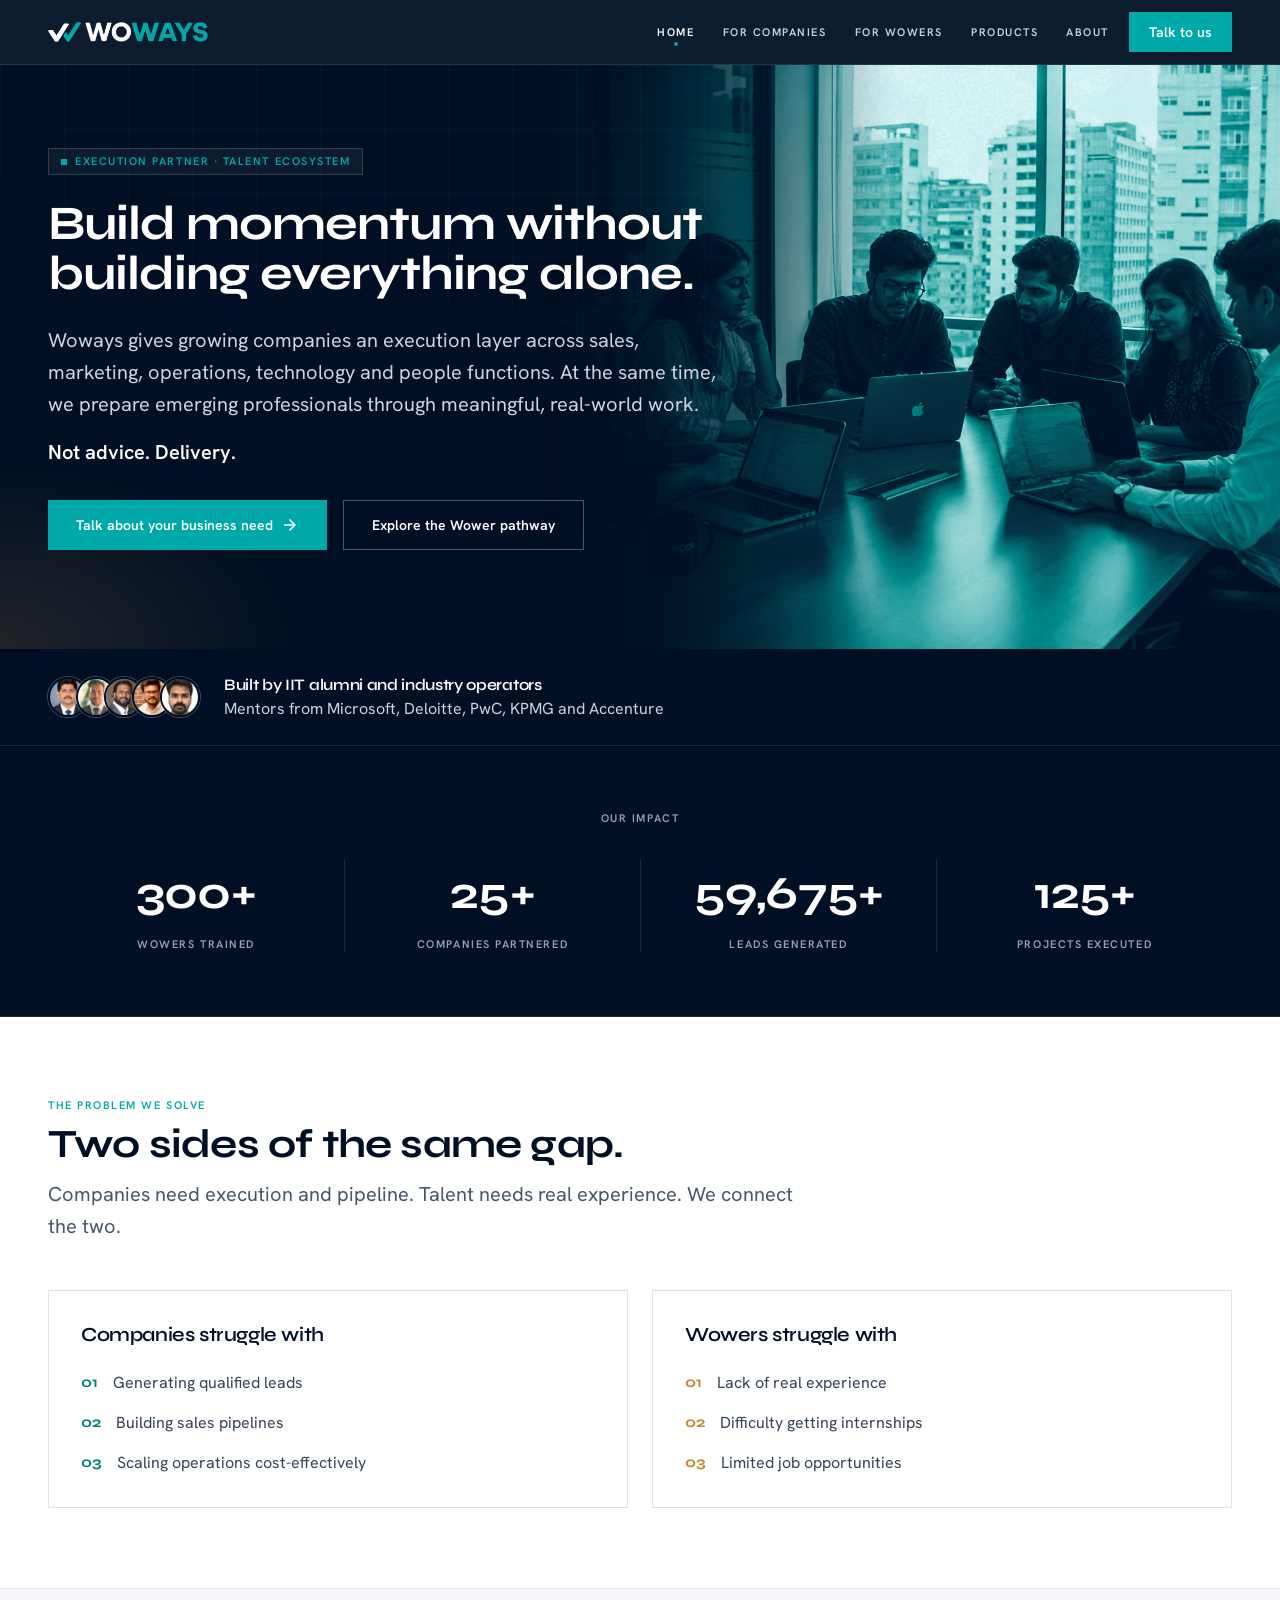
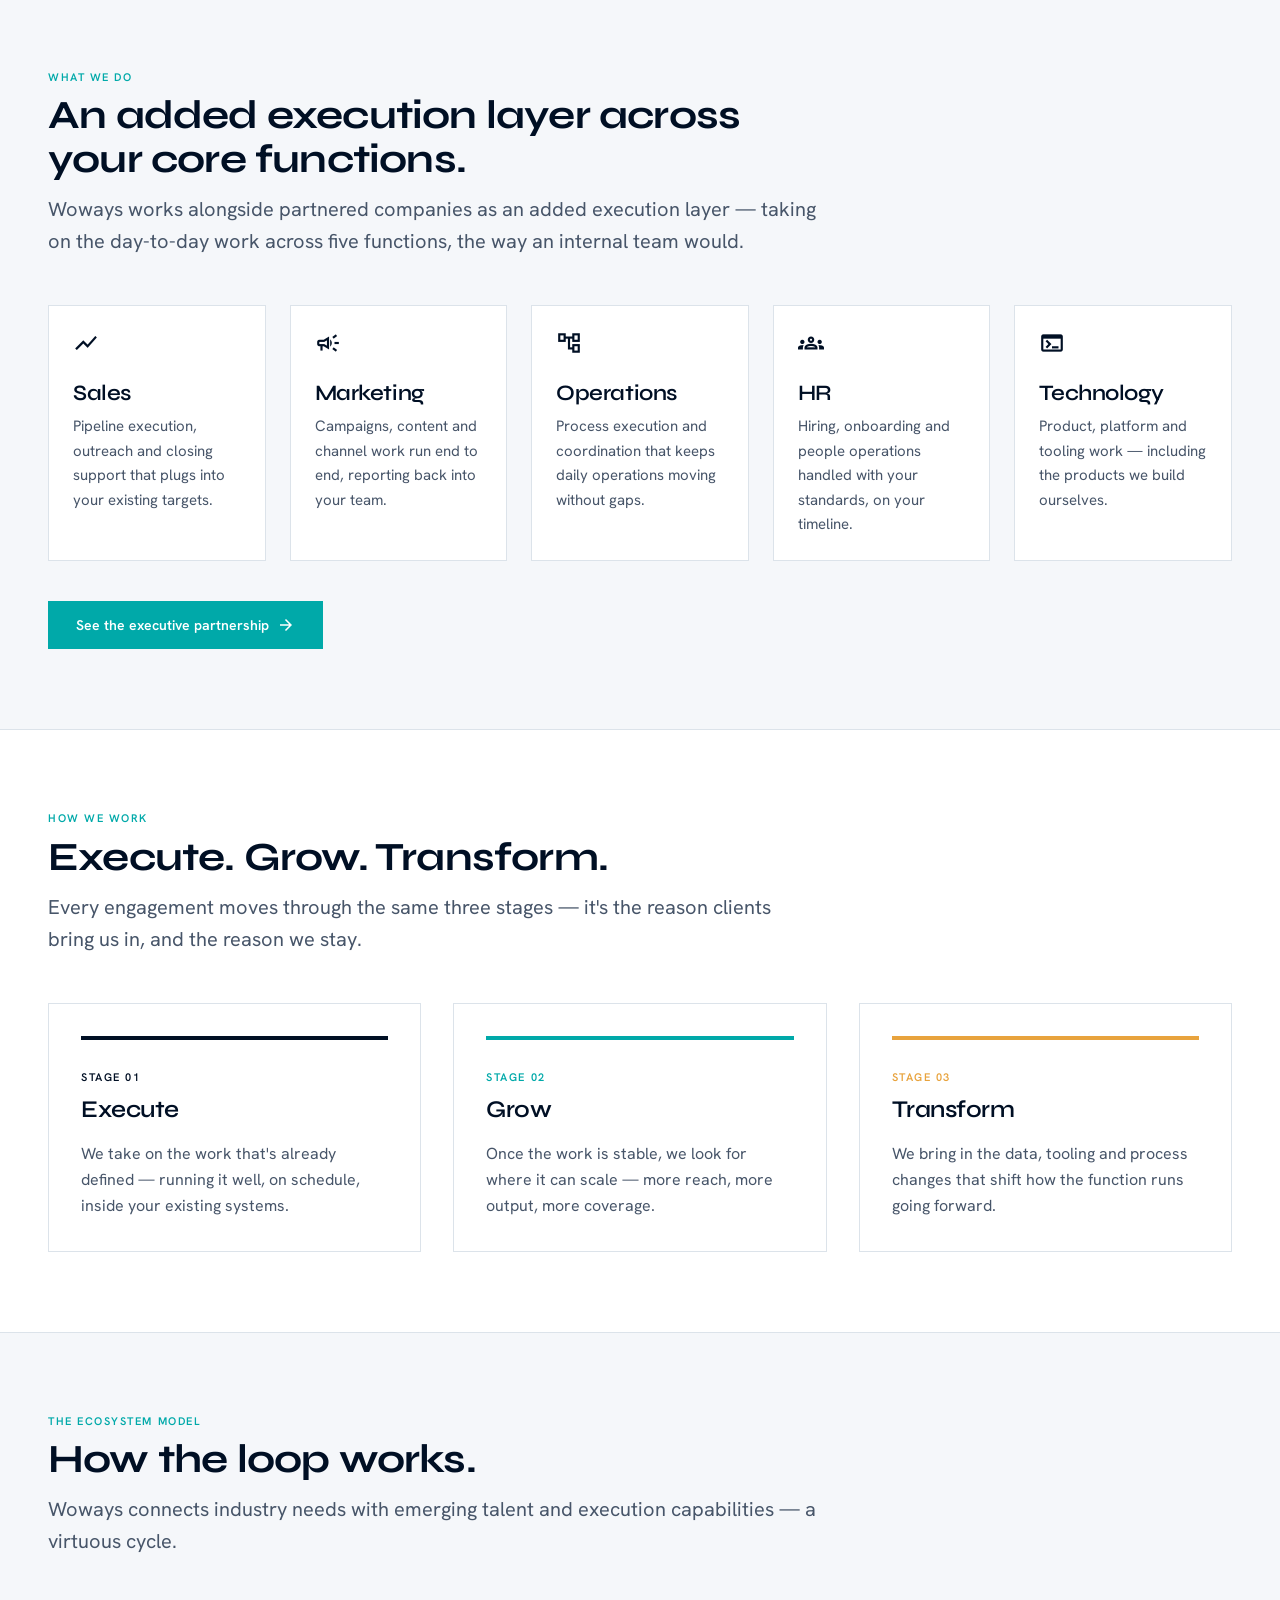
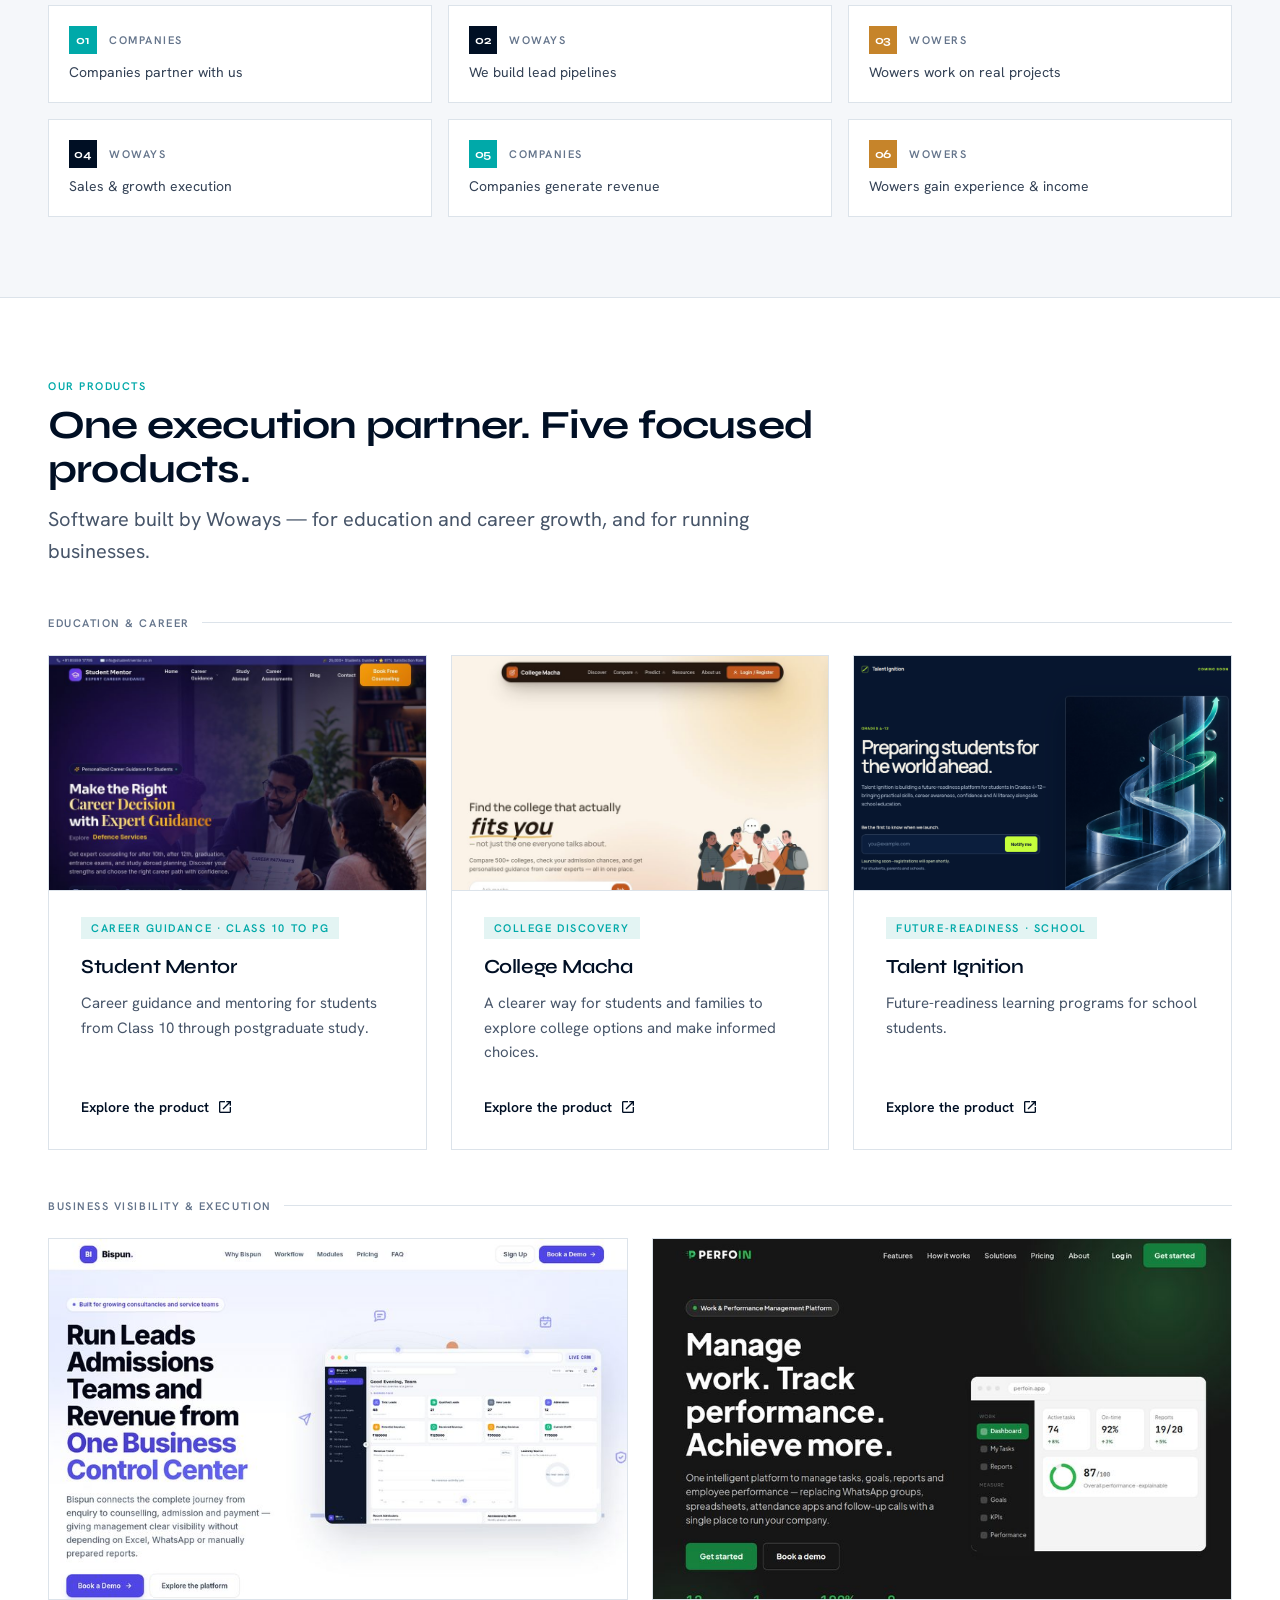
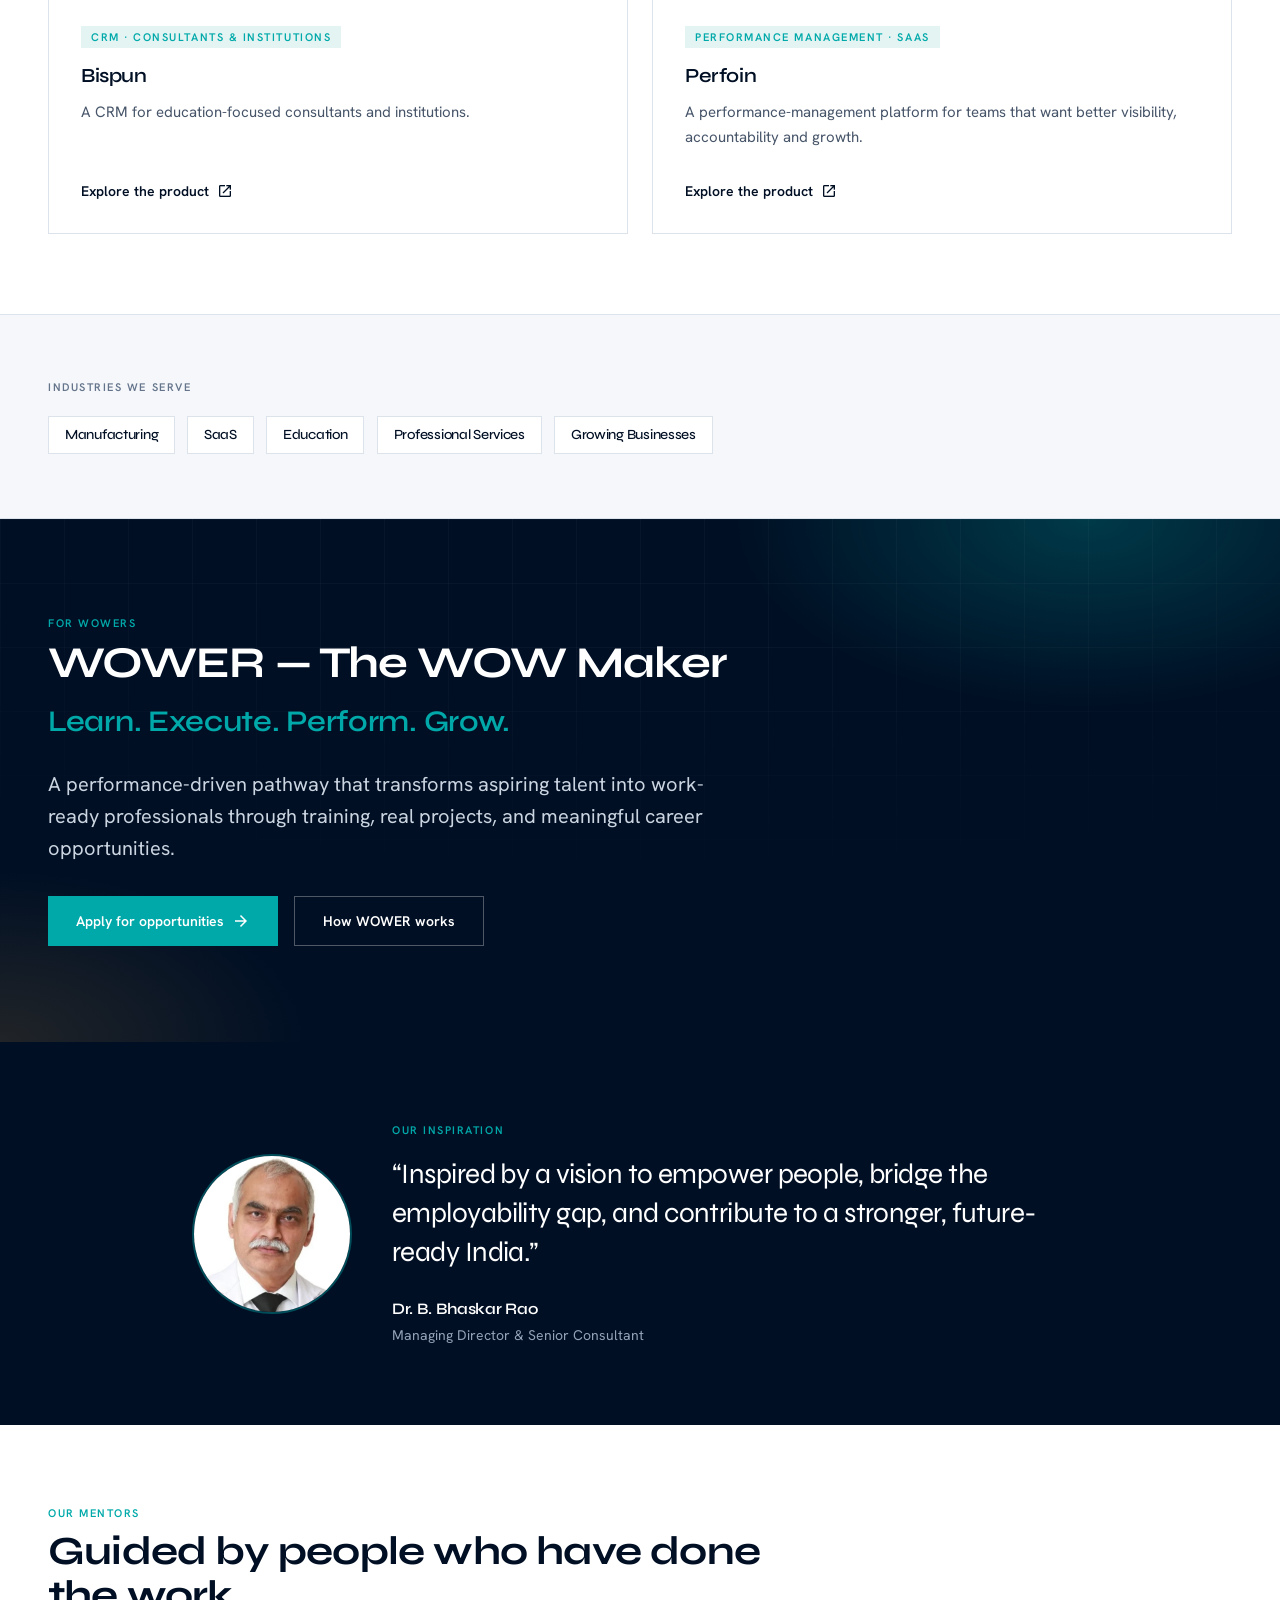
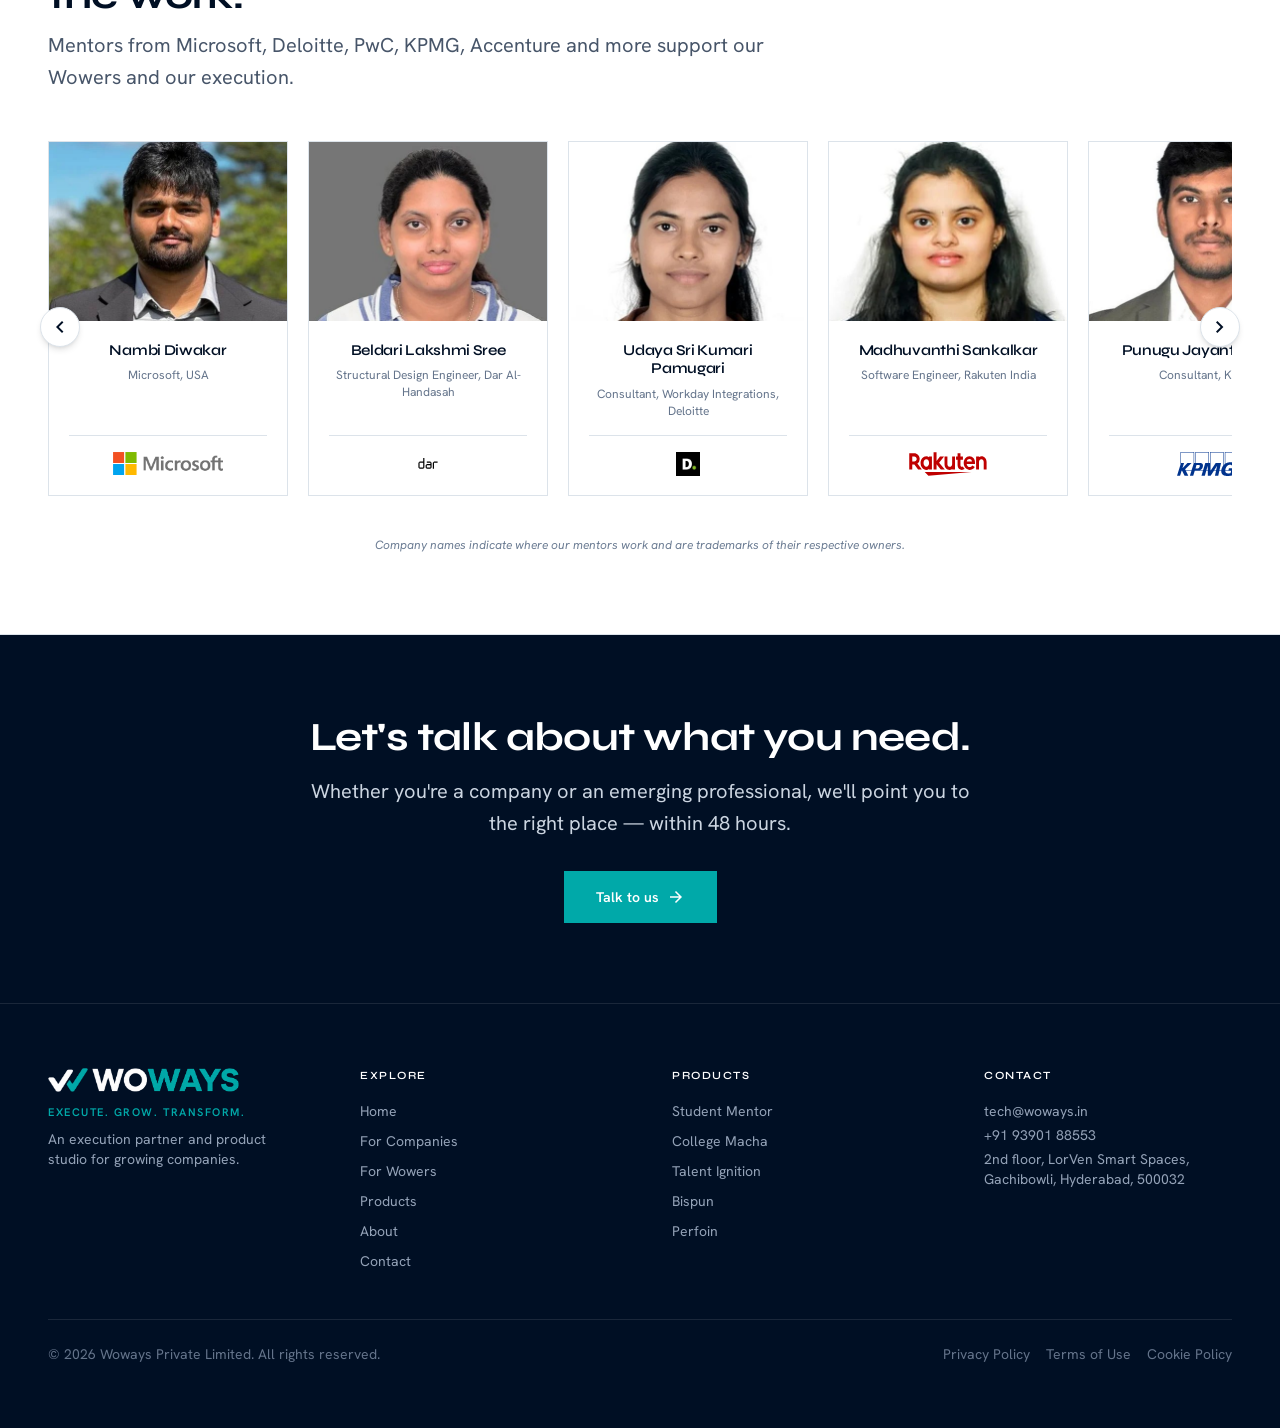
==== commit 342e4f11: "Shrink hero eyebrow chip; swap Products hero photo - Fix the eyebrow pill stretching full width in c" ====
--- a/index.html
+++ b/index.html
@@ -55,4 +55,4 @@
  .glow{background:radial-gradient(46% 60% at 85% 0%,rgba(0,169,169,.28),transparent 60%),radial-gradient(40% 55% at 0% 100%,rgba(232,163,61,.14),transparent 60%)}
  .gridlines{background-image:linear-gradient(rgba(255,255,255,.05) 1px,transparent 1px),linear-gradient(90deg,rgba(255,255,255,.05) 1px,transparent 1px);background-size:64px 64px;-webkit-mask:radial-gradient(120% 90% at 50% 0%,#000 30%,transparent 78%);mask:radial-gradient(120% 90% at 50% 0%,#000 30%,transparent 78%)}
 </style>
-</head><body class="bg-paperBg text-brandNavy antialiased"><a href="#main" class="skip">Skip to content</a><header class="sticky top-0 z-50 bg-brandNavy/95 backdrop-blur border-b border-white/10"><div class="max-w-[1440px] mx-auto px-6 lg:px-12 h-16 flex items-center justify-between"><a href="/" aria-label="Woways — Execute, Grow, Transform" class="flex items-center gap-1 shrink-0"><img src="logo-icon.png" alt="" class="h-5 w-auto"/><img src="logo-word.png" alt="Woways" class="h-5 w-auto"/></a><div class="flex items-center gap-5"><nav class="hidden md:flex items-center gap-5 lg:gap-7" aria-label="Primary"><a class="cap text-white transition-colors relative" href="/" aria-current="page">Home<span class="absolute -bottom-1.5 left-1/2 -translate-x-1/2 w-1 h-1 rounded-full bg-brandTeal"></span></a><a class="cap text-slate-300 hover:text-white transition-colors" href="companies">For Companies</a><a class="cap text-slate-300 hover:text-white transition-colors" href="wowers">For Wowers</a><a class="cap text-slate-300 hover:text-white transition-colors" href="products">Products</a><a class="cap text-slate-300 hover:text-white transition-colors" href="about">About</a></nav><a class="hidden sm:inline-flex items-center bg-brandTeal hover:bg-brandTealDark text-white text-sm font-semibold px-5 py-2.5 transition-colors" href="contact">Talk to us</a><button id="mbtn" class="md:hidden text-white p-2" aria-label="Open menu" aria-expanded="false"><span class="material-symbols-outlined">menu</span></button></div></div><div id="mmenu" class="hidden md:hidden bg-brandNavy border-t border-white/10"><a class="block px-6 py-3 text-slate-200 border-t border-white/10 font-display font-semibold" href="/">Home</a><a class="block px-6 py-3 text-slate-200 border-t border-white/10 font-display font-semibold" href="companies">For Companies</a><a class="block px-6 py-3 text-slate-200 border-t border-white/10 font-display font-semibold" href="wowers">For Wowers</a><a class="block px-6 py-3 text-slate-200 border-t border-white/10 font-display font-semibold" href="products">Products</a><a class="block px-6 py-3 text-slate-200 border-t border-white/10 font-display font-semibold" href="about">About</a><div class="p-4 border-t border-white/10"><a class="block text-center bg-brandTeal hover:bg-brandTealDark text-white text-sm font-semibold px-6 py-3 transition-colors" href="contact">Talk to us</a></div></div></header><main id="main" tabindex="-1"><section class="relative bg-brandNavy text-white overflow-hidden"><div class="absolute inset-0 glow pointer-events-none"></div><div class="absolute inset-0 gridlines opacity-60 pointer-events-none"></div><div class="hidden lg:block absolute top-0 right-0 h-full w-[58%] herofade" style="animation-delay:.18s"><img src="hero-home.png" alt="A team collaborating around a table in a modern office" loading="eager" class="w-full h-full object-cover object-center" style="-webkit-mask-image:linear-gradient(to right,transparent 0%,rgba(0,0,0,.12) 16%,#000 48%);mask-image:linear-gradient(to right,transparent 0%,rgba(0,0,0,.12) 16%,#000 48%)"/></div><div class="relative max-w-[1440px] mx-auto px-6 lg:px-12 pt-12 lg:pt-16 pb-14 lg:pb-20"><div class="max-w-2xl herofade lg:min-h-[440px] flex flex-col justify-center"><div class="inline-flex items-center gap-2 px-3 py-1 bg-white/5 border border-white/15 text-brandTeal cap mb-6"><span class="w-1.5 h-1.5 bg-brandTeal inline-block"></span> Execution partner · Talent ecosystem</div><h1 class="hd1 text-white mb-6">Build momentum without building everything alone.</h1><p class="lead text-slate-300 mb-8">Woways gives growing companies an execution layer across sales, marketing, operations, technology and people functions. At the same time, we prepare emerging professionals through meaningful, real-world work.<br class="hidden sm:block"/><span class="inline-block mt-4 text-white font-semibold">Not advice. Delivery.</span></p><div class="flex flex-wrap gap-4"><a class="bg-brandTeal hover:bg-brandTealDark text-white text-sm font-semibold px-7 py-3.5 transition-colors inline-flex items-center gap-2" href="partnerships#partner-form">Talk about your business need <span class="material-symbols-outlined text-[18px]" aria-hidden="true">arrow_forward</span></a><a class="border border-white/30 hover:border-white hover:bg-white/5 text-white text-sm font-semibold px-7 py-3.5 transition-colors" href="wowers">Explore the Wower pathway</a></div></div></div></section><section class="bg-brandNavy py-6 border-b border-white/10"><div class="max-w-[1440px] mx-auto px-6 lg:px-12 flex flex-col sm:flex-row items-center sm:items-center gap-4 sm:gap-6 reveal"><div class="flex items-center shrink-0" aria-hidden="true"><img src="m/jagadishwar-reddy.jpg" alt="Jagadishwar Reddy" loading="lazy" class="w-10 h-10 rounded-full object-cover border-2 border-brandNavy ring-1 ring-white/25 -ml-3 first:ml-0"/><img src="m/vihang.jpg" alt="Vihang Gunnam" loading="lazy" class="w-10 h-10 rounded-full object-cover border-2 border-brandNavy ring-1 ring-white/25 -ml-3 first:ml-0"/><img src="m/bhargav-chowdary.jpg" alt="Durga Bhargav Chowdary Kotha" loading="lazy" class="w-10 h-10 rounded-full object-cover border-2 border-brandNavy ring-1 ring-white/25 -ml-3 first:ml-0"/><img src="m/rohit-karre.jpg" alt="Rohit Karre" loading="lazy" class="w-10 h-10 rounded-full object-cover border-2 border-brandNavy ring-1 ring-white/25 -ml-3 first:ml-0"/><img src="m/omkareshwar-boda.jpg" alt="Omkareshwar Boda" loading="lazy" class="w-10 h-10 rounded-full object-cover border-2 border-brandNavy ring-1 ring-white/25 -ml-3 first:ml-0"/></div><div class="text-center sm:text-left"><div class="text-white text-sm md:text-base font-display font-semibold">Built by IIT alumni and industry operators</div><div class="text-slate-300 text-sm md:text-base">Mentors from Microsoft, Deloitte, PwC, KPMG and Accenture</div></div></div></section><section class="bg-brandNavy py-14 lg:py-16 border-b border-white/10"><div class="max-w-[1440px] mx-auto px-6 lg:px-12"><p class="cap text-slate-400 mb-8 text-center reveal">Our impact</p><div class="grid grid-cols-2 md:grid-cols-4 gap-y-8 reveal"><div class="text-center px-2 "><div class="font-display font-bold text-white" style="font-size:clamp(30px,4.6vw,46px);letter-spacing:-0.02em"><span class="countup" data-to="300">300</span>+</div><div class="cap text-slate-400 mt-2">Wowers trained</div></div><div class="text-center px-2 md:border-l md:border-white/10"><div class="font-display font-bold text-white" style="font-size:clamp(30px,4.6vw,46px);letter-spacing:-0.02em"><span class="countup" data-to="25">25</span>+</div><div class="cap text-slate-400 mt-2">Companies partnered</div></div><div class="text-center px-2 md:border-l md:border-white/10"><div class="font-display font-bold text-white" style="font-size:clamp(30px,4.6vw,46px);letter-spacing:-0.02em"><span class="countup" data-to="59675">59,675</span>+</div><div class="cap text-slate-400 mt-2">Leads generated</div></div><div class="text-center px-2 md:border-l md:border-white/10"><div class="font-display font-bold text-white" style="font-size:clamp(30px,4.6vw,46px);letter-spacing:-0.02em"><span class="countup" data-to="125">125</span>+</div><div class="cap text-slate-400 mt-2">Projects executed</div></div></div></div></section><section class="bg-white py-16 lg:py-20 border-b border-borderLine"><div class="max-w-[1440px] mx-auto px-6 lg:px-12"><div class="max-w-3xl mb-12 reveal"><span class="cap text-brandTeal block mb-2">The problem we solve</span><h2 class="hd2 text-brandNavy mb-3">Two sides of the same gap.</h2><p class="lead text-slate-600">Companies need execution and pipeline. Talent needs real experience. We connect the two.</p></div><div class="grid grid-cols-1 md:grid-cols-2 gap-6 reveal"><div class="bg-white border border-borderLine p-8"><h3 class="hd3 text-brandNavy mb-6" style="font-size:20px">Companies struggle with</h3><div class="space-y-4"><div class="flex gap-4 items-start"><span class="font-display font-bold text-brandTealDark shrink-0" style="font-size:15px">01</span><span class="text-slate-700">Generating qualified leads</span></div><div class="flex gap-4 items-start"><span class="font-display font-bold text-brandTealDark shrink-0" style="font-size:15px">02</span><span class="text-slate-700">Building sales pipelines</span></div><div class="flex gap-4 items-start"><span class="font-display font-bold text-brandTealDark shrink-0" style="font-size:15px">03</span><span class="text-slate-700">Scaling operations cost-effectively</span></div></div></div><div class="bg-white border border-borderLine p-8"><h3 class="hd3 text-brandNavy mb-6" style="font-size:20px">Wowers struggle with</h3><div class="space-y-4"><div class="flex gap-4 items-start"><span class="font-display font-bold text-brandOrangeDark shrink-0" style="font-size:15px">01</span><span class="text-slate-700">Lack of real experience</span></div><div class="flex gap-4 items-start"><span class="font-display font-bold text-brandOrangeDark shrink-0" style="font-size:15px">02</span><span class="text-slate-700">Difficulty getting internships</span></div><div class="flex gap-4 items-start"><span class="font-display font-bold text-brandOrangeDark shrink-0" style="font-size:15px">03</span><span class="text-slate-700">Limited job opportunities</span></div></div></div></div></div></section><section class="bg-paperBg py-16 lg:py-20 border-b border-borderLine" id="capabilities"><div class="max-w-[1440px] mx-auto px-6 lg:px-12"><div class="max-w-3xl mb-12 reveal"><span class="cap text-brandTeal block mb-2">What we do</span><h2 class="hd2 text-brandNavy mb-3">An added execution layer across your core functions.</h2><p class="lead text-slate-600">Woways works alongside partnered companies as an added execution layer — taking on the day-to-day work across five functions, the way an internal team would.</p></div><div class="grid grid-cols-1 md:grid-cols-3 lg:grid-cols-5 gap-6 stagger reveal"><div class="bg-white border border-borderLine p-6 card-lift group"><span class="material-symbols-outlined text-[26px] text-brandNavy group-hover:text-brandTeal transition-colors mb-6 block" aria-hidden="true">show_chart</span><h3 class="hd3 text-brandNavy mb-2">Sales</h3><p class="text-[15px] leading-relaxed text-slate-600 leading-relaxed">Pipeline execution, outreach and closing support that plugs into your existing targets.</p></div><div class="bg-white border border-borderLine p-6 card-lift group"><span class="material-symbols-outlined text-[26px] text-brandNavy group-hover:text-brandTeal transition-colors mb-6 block" aria-hidden="true">campaign</span><h3 class="hd3 text-brandNavy mb-2">Marketing</h3><p class="text-[15px] leading-relaxed text-slate-600 leading-relaxed">Campaigns, content and channel work run end to end, reporting back into your team.</p></div><div class="bg-white border border-borderLine p-6 card-lift group"><span class="material-symbols-outlined text-[26px] text-brandNavy group-hover:text-brandTeal transition-colors mb-6 block" aria-hidden="true">account_tree</span><h3 class="hd3 text-brandNavy mb-2">Operations</h3><p class="text-[15px] leading-relaxed text-slate-600 leading-relaxed">Process execution and coordination that keeps daily operations moving without gaps.</p></div><div class="bg-white border border-borderLine p-6 card-lift group"><span class="material-symbols-outlined text-[26px] text-brandNavy group-hover:text-brandTeal transition-colors mb-6 block" aria-hidden="true">groups</span><h3 class="hd3 text-brandNavy mb-2">HR</h3><p class="text-[15px] leading-relaxed text-slate-600 leading-relaxed">Hiring, onboarding and people operations handled with your standards, on your timeline.</p></div><div class="bg-white border border-borderLine p-6 card-lift group"><span class="material-symbols-outlined text-[26px] text-brandNavy group-hover:text-brandTeal transition-colors mb-6 block" aria-hidden="true">terminal</span><h3 class="hd3 text-brandNavy mb-2">Technology</h3><p class="text-[15px] leading-relaxed text-slate-600 leading-relaxed">Product, platform and tooling work — including the products we build ourselves.</p></div></div><div class="mt-10 reveal"><a class="inline-flex items-center gap-2 bg-brandTeal hover:bg-brandTealDark text-white text-sm font-semibold px-7 py-3.5 transition-colors grp" href="companies">See the executive partnership <span class="material-symbols-outlined text-[18px] arrow-move" aria-hidden="true">arrow_forward</span></a></div></div></section><section class="bg-white py-16 lg:py-20 border-b border-borderLine" id="how"><div class="max-w-[1440px] mx-auto px-6 lg:px-12"><div class="max-w-3xl mb-12 reveal"><span class="cap text-brandTeal block mb-2">How we work</span><h2 class="hd2 text-brandNavy mb-3">Execute. Grow. Transform.</h2><p class="lead text-slate-600">Every engagement moves through the same three stages — it's the reason clients bring us in, and the reason we stay.</p></div><div class="grid grid-cols-1 md:grid-cols-3 gap-8 stagger reveal"><div class="border border-borderLine p-8 bg-white card-lift"><div class="w-full h-1 bg-brandNavy mb-6"></div><span class="cap text-brandNavy font-bold">STAGE 01</span><h3 class="hd3 text-brandNavy mt-2 mb-4" style="font-size:24px">Execute</h3><p class="text-slate-600 leading-relaxed">We take on the work that's already defined — running it well, on schedule, inside your existing systems.</p></div><div class="border border-borderLine p-8 bg-white card-lift"><div class="w-full h-1 bg-brandTeal mb-6"></div><span class="cap text-brandTeal font-bold">STAGE 02</span><h3 class="hd3 text-brandNavy mt-2 mb-4" style="font-size:24px">Grow</h3><p class="text-slate-600 leading-relaxed">Once the work is stable, we look for where it can scale — more reach, more output, more coverage.</p></div><div class="border border-borderLine p-8 bg-white card-lift"><div class="w-full h-1 bg-brandOrange mb-6"></div><span class="cap text-brandOrange font-bold">STAGE 03</span><h3 class="hd3 text-brandNavy mt-2 mb-4" style="font-size:24px">Transform</h3><p class="text-slate-600 leading-relaxed">We bring in the data, tooling and process changes that shift how the function runs going forward.</p></div></div></div></section><section class="bg-paperBg py-16 lg:py-20 border-b border-borderLine"><div class="max-w-[1440px] mx-auto px-6 lg:px-12"><div class="max-w-3xl mb-12 reveal"><span class="cap text-brandTeal block mb-2">The ecosystem model</span><h2 class="hd2 text-brandNavy mb-3">How the loop works.</h2><p class="lead text-slate-600">Woways connects industry needs with emerging talent and execution capabilities — a virtuous cycle.</p></div><div class="grid grid-cols-1 sm:grid-cols-2 lg:grid-cols-3 gap-4 stagger reveal"><div class="bg-white border border-borderLine p-5 card-lift"><div class="flex items-center gap-3 mb-2"><span class="w-7 h-7 bg-brandTeal text-white grid place-items-center font-display font-bold text-xs shrink-0">01</span><span class="cap text-slate-500">Companies</span></div><p class="text-slate-700 text-sm">Companies partner with us</p></div><div class="bg-white border border-borderLine p-5 card-lift"><div class="flex items-center gap-3 mb-2"><span class="w-7 h-7 bg-brandNavy text-white grid place-items-center font-display font-bold text-xs shrink-0">02</span><span class="cap text-slate-500">Woways</span></div><p class="text-slate-700 text-sm">We build lead pipelines</p></div><div class="bg-white border border-borderLine p-5 card-lift"><div class="flex items-center gap-3 mb-2"><span class="w-7 h-7 bg-brandOrangeDark text-white grid place-items-center font-display font-bold text-xs shrink-0">03</span><span class="cap text-slate-500">Wowers</span></div><p class="text-slate-700 text-sm">Wowers work on real projects</p></div><div class="bg-white border border-borderLine p-5 card-lift"><div class="flex items-center gap-3 mb-2"><span class="w-7 h-7 bg-brandNavy text-white grid place-items-center font-display font-bold text-xs shrink-0">04</span><span class="cap text-slate-500">Woways</span></div><p class="text-slate-700 text-sm">Sales & growth execution</p></div><div class="bg-white border border-borderLine p-5 card-lift"><div class="flex items-center gap-3 mb-2"><span class="w-7 h-7 bg-brandTeal text-white grid place-items-center font-display font-bold text-xs shrink-0">05</span><span class="cap text-slate-500">Companies</span></div><p class="text-slate-700 text-sm">Companies generate revenue</p></div><div class="bg-white border border-borderLine p-5 card-lift"><div class="flex items-center gap-3 mb-2"><span class="w-7 h-7 bg-brandOrangeDark text-white grid place-items-center font-display font-bold text-xs shrink-0">06</span><span class="cap text-slate-500">Wowers</span></div><p class="text-slate-700 text-sm">Wowers gain experience & income</p></div></div></div></section><section class="bg-white py-16 lg:py-20 border-b border-borderLine" id="products"><div class="max-w-[1440px] mx-auto px-6 lg:px-12"><div class="max-w-3xl mb-12 reveal"><span class="cap text-brandTeal block mb-2">Our products</span><h2 class="hd2 text-brandNavy mb-3">One execution partner. Five focused products.</h2><p class="lead text-slate-600">Software built by Woways — for education and career growth, and for running businesses.</p></div><div class="flex items-center gap-3 mb-6 reveal"><span class="cap text-slate-500">Education &amp; Career</span><div class="h-px bg-borderLine flex-1"></div></div><div class="grid grid-cols-1 md:grid-cols-3 gap-6 stagger reveal"><a class="bg-white border border-borderLine p-8 card-lift grp flex flex-col justify-between hover:border-brandNavy overflow-hidden" href="https://studentmentor.co.in" target="_blank" rel="noopener noreferrer"><div><div class="aspect-[16/10] overflow-hidden -mx-8 -mt-8 mb-6 border-b border-borderLine"><img src="shot-studentmentor.jpg" alt="Student Mentor preview" loading="lazy" class="w-full h-full object-cover object-top"/></div><span class="cap text-brandTeal bg-brandTealTint px-2.5 py-1">Career guidance · Class 10 to PG</span><h3 class="hd3 text-brandNavy mt-4 mb-3" style="font-size:20px">Student Mentor</h3><p class="text-[15px] leading-relaxed text-slate-600 leading-relaxed mb-8">Career guidance and mentoring for students from Class 10 through postgraduate study.</p></div><span class="inline-flex items-center gap-2 text-sm font-semibold text-brandNavy">Explore the product <span class="material-symbols-outlined text-[16px] arrow-move" aria-hidden="true">open_in_new</span></span></a><a class="bg-white border border-borderLine p-8 card-lift grp flex flex-col justify-between hover:border-brandNavy overflow-hidden" href="https://collegemacha.com" target="_blank" rel="noopener noreferrer"><div><div class="aspect-[16/10] overflow-hidden -mx-8 -mt-8 mb-6 border-b border-borderLine"><img src="shot-collegemacha.jpg" alt="College Macha preview" loading="lazy" class="w-full h-full object-cover object-top"/></div><span class="cap text-brandTeal bg-brandTealTint px-2.5 py-1">College discovery</span><h3 class="hd3 text-brandNavy mt-4 mb-3" style="font-size:20px">College Macha</h3><p class="text-[15px] leading-relaxed text-slate-600 leading-relaxed mb-8">A clearer way for students and families to explore college options and make informed choices.</p></div><span class="inline-flex items-center gap-2 text-sm font-semibold text-brandNavy">Explore the product <span class="material-symbols-outlined text-[16px] arrow-move" aria-hidden="true">open_in_new</span></span></a><a class="bg-white border border-borderLine p-8 card-lift grp flex flex-col justify-between hover:border-brandNavy overflow-hidden" href="https://talentignition.in" target="_blank" rel="noopener noreferrer"><div><div class="aspect-[16/10] overflow-hidden -mx-8 -mt-8 mb-6 border-b border-borderLine"><img src="shot-talentignition.jpg" alt="Talent Ignition preview" loading="lazy" class="w-full h-full object-cover object-top"/></div><span class="cap text-brandTeal bg-brandTealTint px-2.5 py-1">Future-readiness · School</span><h3 class="hd3 text-brandNavy mt-4 mb-3" style="font-size:20px">Talent Ignition</h3><p class="text-[15px] leading-relaxed text-slate-600 leading-relaxed mb-8">Future-readiness learning programs for school students.</p></div><span class="inline-flex items-center gap-2 text-sm font-semibold text-brandNavy">Explore the product <span class="material-symbols-outlined text-[16px] arrow-move" aria-hidden="true">open_in_new</span></span></a></div><div class="flex items-center gap-3 mb-6 mt-12 reveal"><span class="cap text-slate-500">Business Visibility &amp; Execution</span><div class="h-px bg-borderLine flex-1"></div></div><div class="grid grid-cols-1 md:grid-cols-2 gap-6 stagger reveal"><a class="bg-white border border-borderLine p-8 card-lift grp flex flex-col justify-between hover:border-brandNavy overflow-hidden" href="https://bispun.com" target="_blank" rel="noopener noreferrer"><div><div class="aspect-[16/10] overflow-hidden -mx-8 -mt-8 mb-6 border-b border-borderLine"><img src="shot-bispun.jpg" alt="Bispun preview" loading="lazy" class="w-full h-full object-cover object-top"/></div><span class="cap text-brandTeal bg-brandTealTint px-2.5 py-1">CRM · consultants & institutions</span><h3 class="hd3 text-brandNavy mt-4 mb-3" style="font-size:20px">Bispun</h3><p class="text-[15px] leading-relaxed text-slate-600 leading-relaxed mb-8">A CRM for education-focused consultants and institutions.</p></div><span class="inline-flex items-center gap-2 text-sm font-semibold text-brandNavy">Explore the product <span class="material-symbols-outlined text-[16px] arrow-move" aria-hidden="true">open_in_new</span></span></a><a class="bg-white border border-borderLine p-8 card-lift grp flex flex-col justify-between hover:border-brandNavy overflow-hidden" href="https://woways-site.vercel.app" target="_blank" rel="noopener noreferrer"><div><div class="aspect-[16/10] overflow-hidden -mx-8 -mt-8 mb-6 border-b border-borderLine"><img src="shot-performance.jpg" alt="Perfoin preview" loading="lazy" class="w-full h-full object-cover object-top"/></div><span class="cap text-brandTeal bg-brandTealTint px-2.5 py-1">Performance management · SaaS</span><h3 class="hd3 text-brandNavy mt-4 mb-3" style="font-size:20px">Perfoin</h3><p class="text-[15px] leading-relaxed text-slate-600 leading-relaxed mb-8">A performance-management platform for teams that want better visibility, accountability and growth.</p></div><span class="inline-flex items-center gap-2 text-sm font-semibold text-brandNavy">Explore the product <span class="material-symbols-outlined text-[16px] arrow-move" aria-hidden="true">open_in_new</span></span></a></div></div></section><section class="bg-paperBg py-16 border-b border-borderLine"><div class="max-w-[1440px] mx-auto px-6 lg:px-12"><p class="cap text-slate-500 mb-5 reveal">Industries we serve</p><div class="flex flex-wrap gap-3 stagger reveal"><span class="px-4 py-2 bg-white border border-borderLine text-sm font-display font-medium text-brandNavy card-lift">Manufacturing</span><span class="px-4 py-2 bg-white border border-borderLine text-sm font-display font-medium text-brandNavy card-lift">SaaS</span><span class="px-4 py-2 bg-white border border-borderLine text-sm font-display font-medium text-brandNavy card-lift">Education</span><span class="px-4 py-2 bg-white border border-borderLine text-sm font-display font-medium text-brandNavy card-lift">Professional Services</span><span class="px-4 py-2 bg-white border border-borderLine text-sm font-display font-medium text-brandNavy card-lift">Growing Businesses</span></div></div></section><section class="relative bg-brandNavy text-white overflow-hidden"><div class="absolute inset-0 glow pointer-events-none"></div><div class="absolute inset-0 gridlines opacity-60 pointer-events-none"></div><div class="relative max-w-[1440px] mx-auto px-6 lg:px-12 py-16 lg:py-24"><div class="max-w-3xl reveal"><span class="cap text-brandTeal block mb-2">For Wowers</span><h2 class="hd2 text-white mb-3" style="font-size:clamp(28px,4vw,44px)">WOWER — The WOW Maker</h2><p class="font-display font-semibold text-brandTeal mb-6" style="font-size:clamp(20px,2.8vw,30px);letter-spacing:-0.01em">Learn. Execute. Perform. Grow.</p><p class="lead text-slate-300 mb-8 max-w-2xl">A performance-driven pathway that transforms aspiring talent into work-ready professionals through training, real projects, and meaningful career opportunities.</p><div class="flex flex-wrap gap-4"><a class="inline-flex items-center gap-2 bg-brandTeal hover:bg-brandTealDark text-white text-sm font-semibold px-7 py-3.5 transition-colors" href="internships#apply-form">Apply for opportunities <span class="material-symbols-outlined text-[18px]" aria-hidden="true">arrow_forward</span></a><a class="inline-flex items-center gap-2 border border-white/30 hover:border-white hover:bg-white/5 text-white text-sm font-semibold px-7 py-3.5 transition-colors" href="wowers#pathway">How WOWER works</a></div></div></div></section><section class="bg-brandNavy py-16 lg:py-20"><div class="max-w-[1440px] mx-auto px-6 lg:px-12"><div class="max-w-4xl mx-auto grid grid-cols-1 md:grid-cols-[auto_1fr] gap-8 md:gap-10 items-center reveal"><img src="m/bhaskar-rao.jpg" alt="Dr. B. Bhaskar Rao" loading="lazy" class="w-32 h-32 md:w-40 md:h-40 rounded-full object-cover object-top border-2 border-brandTeal/40 mx-auto"/><div class="text-center md:text-left"><span class="cap text-brandTeal block mb-4">Our inspiration</span><p class="font-display text-white" style="font-size:clamp(20px,2.8vw,28px);line-height:1.4;letter-spacing:-0.02em">“Inspired by a vision to empower people, bridge the employability gap, and contribute to a stronger, future-ready India.”</p><div class="mt-6"><div class="font-display font-semibold text-white">Dr. B. Bhaskar Rao</div><div class="text-sm text-slate-400 mt-1">Managing Director &amp; Senior Consultant</div></div></div></div></div></section><section class="bg-white py-16 lg:py-20 border-b border-borderLine"><div class="max-w-[1440px] mx-auto px-6 lg:px-12"><div class="max-w-3xl mb-12 reveal"><span class="cap text-brandTeal block mb-2">Our mentors</span><h2 class="hd2 text-brandNavy mb-3">Guided by people who have done the work.</h2><p class="lead text-slate-600">Mentors from Microsoft, Deloitte, PwC, KPMG, Accenture and more support our Wowers and our execution.</p></div><div class="relative reveal"><button type="button" aria-label="Previous mentors" onclick="document.getElementById('mscroll').scrollBy({left:-520,behavior:'smooth'})" class="absolute left-0 lg:-left-2 top-1/2 -translate-y-1/2 z-10 w-10 h-10 rounded-full bg-white border border-borderLine shadow-md grid place-items-center text-brandNavy hover:bg-brandNavy hover:text-white transition-colors"><span class="material-symbols-outlined" aria-hidden="true">chevron_left</span></button><button type="button" aria-label="Next mentors" onclick="document.getElementById('mscroll').scrollBy({left:520,behavior:'smooth'})" class="absolute right-0 lg:-right-2 top-1/2 -translate-y-1/2 z-10 w-10 h-10 rounded-full bg-white border border-borderLine shadow-md grid place-items-center text-brandNavy hover:bg-brandNavy hover:text-white transition-colors"><span class="material-symbols-outlined" aria-hidden="true">chevron_right</span></button><div id="mscroll" class="flex gap-5 overflow-x-auto snap-x scroll-smooth pb-4 px-1 [scrollbar-width:none] [-ms-overflow-style:none]" style="scrollbar-width:none"><div class="snap-start shrink-0 w-[240px] bg-white border border-borderLine card-lift overflow-hidden flex flex-col"><div class="aspect-[4/3] overflow-hidden bg-paperDim"><img src="m/nambi-diwakar.jpg" alt="Nambi Diwakar" loading="lazy" class="w-full h-full object-cover object-top"/></div><div class="p-5 text-center flex-1 flex flex-col"><div class="font-display font-semibold text-brandNavy text-[15px] leading-tight">Nambi Diwakar</div><div class="text-xs text-slate-500 mt-2 leading-snug flex-1">Microsoft, USA</div><div class="mt-4 pt-4 border-t border-borderLine flex items-center justify-center h-10"><img src="m/org-microsoft.png" alt="Microsoft" loading="lazy" class="max-h-6 max-w-[110px] w-auto object-contain"/></div></div></div><div class="snap-start shrink-0 w-[240px] bg-white border border-borderLine card-lift overflow-hidden flex flex-col"><div class="aspect-[4/3] overflow-hidden bg-paperDim"><img src="m/lakshmi-sree.jpg" alt="Beldari Lakshmi Sree" loading="lazy" class="w-full h-full object-cover object-top"/></div><div class="p-5 text-center flex-1 flex flex-col"><div class="font-display font-semibold text-brandNavy text-[15px] leading-tight">Beldari Lakshmi Sree</div><div class="text-xs text-slate-500 mt-2 leading-snug flex-1">Structural Design Engineer, Dar Al-Handasah</div><div class="mt-4 pt-4 border-t border-borderLine flex items-center justify-center h-10"><img src="m/org-dar-al-handasah.svg" alt="Dar Al-Handasah" loading="lazy" class="max-h-6 max-w-[110px] w-auto object-contain"/></div></div></div><div class="snap-start shrink-0 w-[240px] bg-white border border-borderLine card-lift overflow-hidden flex flex-col"><div class="aspect-[4/3] overflow-hidden bg-paperDim"><img src="m/udaya-sri.jpg" alt="Udaya Sri Kumari Pamugari" loading="lazy" class="w-full h-full object-cover object-top"/></div><div class="p-5 text-center flex-1 flex flex-col"><div class="font-display font-semibold text-brandNavy text-[15px] leading-tight">Udaya Sri Kumari Pamugari</div><div class="text-xs text-slate-500 mt-2 leading-snug flex-1">Consultant, Workday Integrations, Deloitte</div><div class="mt-4 pt-4 border-t border-borderLine flex items-center justify-center h-10"><img src="m/org-deloitte.png" alt="Deloitte" loading="lazy" class="max-h-6 max-w-[110px] w-auto object-contain"/></div></div></div><div class="snap-start shrink-0 w-[240px] bg-white border border-borderLine card-lift overflow-hidden flex flex-col"><div class="aspect-[4/3] overflow-hidden bg-paperDim"><img src="m/madhuvanthi.jpg" alt="Madhuvanthi Sankalkar" loading="lazy" class="w-full h-full object-cover object-top"/></div><div class="p-5 text-center flex-1 flex flex-col"><div class="font-display font-semibold text-brandNavy text-[15px] leading-tight">Madhuvanthi Sankalkar</div><div class="text-xs text-slate-500 mt-2 leading-snug flex-1">Software Engineer, Rakuten India</div><div class="mt-4 pt-4 border-t border-borderLine flex items-center justify-center h-10"><img src="m/org-rakuten.svg" alt="Rakuten" loading="lazy" class="max-h-6 max-w-[110px] w-auto object-contain"/></div></div></div><div class="snap-start shrink-0 w-[240px] bg-white border border-borderLine card-lift overflow-hidden flex flex-col"><div class="aspect-[4/3] overflow-hidden bg-paperDim"><img src="m/jayanth-reddy.jpg" alt="Punugu Jayanth Reddy" loading="lazy" class="w-full h-full object-cover object-top"/></div><div class="p-5 text-center flex-1 flex flex-col"><div class="font-display font-semibold text-brandNavy text-[15px] leading-tight">Punugu Jayanth Reddy</div><div class="text-xs text-slate-500 mt-2 leading-snug flex-1">Consultant, KPMG</div><div class="mt-4 pt-4 border-t border-borderLine flex items-center justify-center h-10"><img src="m/org-kpmg.svg" alt="KPMG" loading="lazy" class="max-h-6 max-w-[110px] w-auto object-contain"/></div></div></div><div class="snap-start shrink-0 w-[240px] bg-white border border-borderLine card-lift overflow-hidden flex flex-col"><div class="aspect-[4/3] overflow-hidden bg-paperDim"><img src="m/rishitha-reddy.jpg" alt="Rishitha Reddy Guddeti" loading="lazy" class="w-full h-full object-cover object-top"/></div><div class="p-5 text-center flex-1 flex flex-col"><div class="font-display font-semibold text-brandNavy text-[15px] leading-tight">Rishitha Reddy Guddeti</div><div class="text-xs text-slate-500 mt-2 leading-snug flex-1">Quality Engineering Analyst, Accenture</div><div class="mt-4 pt-4 border-t border-borderLine flex items-center justify-center h-10"><img src="m/org-accenture.svg" alt="Accenture" loading="lazy" class="max-h-6 max-w-[110px] w-auto object-contain"/></div></div></div><div class="snap-start shrink-0 w-[240px] bg-white border border-borderLine card-lift overflow-hidden flex flex-col"><div class="aspect-[4/3] overflow-hidden bg-paperDim"><img src="m/bhargav-reddy.jpg" alt="Bhargav Reddy Perugu" loading="lazy" class="w-full h-full object-cover object-top"/></div><div class="p-5 text-center flex-1 flex flex-col"><div class="font-display font-semibold text-brandNavy text-[15px] leading-tight">Bhargav Reddy Perugu</div><div class="text-xs text-slate-500 mt-2 leading-snug flex-1">AML Analyst, PwC</div><div class="mt-4 pt-4 border-t border-borderLine flex items-center justify-center h-10"><img src="m/org-pwc.svg" alt="PwC" loading="lazy" class="max-h-6 max-w-[110px] w-auto object-contain"/></div></div></div><div class="snap-start shrink-0 w-[240px] bg-white border border-borderLine card-lift overflow-hidden flex flex-col"><div class="aspect-[4/3] overflow-hidden bg-paperDim"><img src="m/jagadishwar-reddy.jpg" alt="Jagadishwar Reddy" loading="lazy" class="w-full h-full object-cover object-top"/></div><div class="p-5 text-center flex-1 flex flex-col"><div class="font-display font-semibold text-brandNavy text-[15px] leading-tight">Jagadishwar Reddy</div><div class="text-xs text-slate-500 mt-2 leading-snug flex-1">Curriculum Coordinator & Educator</div><div class="mt-4 pt-4 border-t border-borderLine flex items-center justify-center h-10"><span class="cap text-slate-400">Educator</span></div></div></div><div class="snap-start shrink-0 w-[240px] bg-white border border-borderLine card-lift overflow-hidden flex flex-col"><div class="aspect-[4/3] overflow-hidden bg-paperDim"><img src="m/sarath-yemma.jpg" alt="Sarath Chandra Reddy Yemma" loading="lazy" class="w-full h-full object-cover object-top"/></div><div class="p-5 text-center flex-1 flex flex-col"><div class="font-display font-semibold text-brandNavy text-[15px] leading-tight">Sarath Chandra Reddy Yemma</div><div class="text-xs text-slate-500 mt-2 leading-snug flex-1">Verizon Data Services</div><div class="mt-4 pt-4 border-t border-borderLine flex items-center justify-center h-10"><img src="m/org-verizon.svg" alt="Verizon" loading="lazy" class="max-h-6 max-w-[110px] w-auto object-contain"/></div></div></div><div class="snap-start shrink-0 w-[240px] bg-white border border-borderLine card-lift overflow-hidden flex flex-col"><div class="aspect-[4/3] overflow-hidden bg-paperDim"><img src="m/wilson-teja.jpg" alt="Wilson Teja" loading="lazy" class="w-full h-full object-cover object-top"/></div><div class="p-5 text-center flex-1 flex flex-col"><div class="font-display font-semibold text-brandNavy text-[15px] leading-tight">Wilson Teja</div><div class="text-xs text-slate-500 mt-2 leading-snug flex-1">FWAI, India</div><div class="mt-4 pt-4 border-t border-borderLine flex items-center justify-center h-10"><img src="m/org-fwai.png" alt="FWAI" loading="lazy" class="max-h-6 max-w-[110px] w-auto object-contain"/></div></div></div><div class="snap-start shrink-0 w-[240px] bg-white border border-borderLine card-lift overflow-hidden flex flex-col"><div class="aspect-[4/3] overflow-hidden bg-paperDim"><img src="m/vihang.jpg" alt="Vihang Gunnam" loading="lazy" class="w-full h-full object-cover object-top"/></div><div class="p-5 text-center flex-1 flex flex-col"><div class="font-display font-semibold text-brandNavy text-[15px] leading-tight">Vihang Gunnam</div><div class="text-xs text-slate-500 mt-2 leading-snug flex-1">Founder & Director, Prakara Learning</div><div class="mt-4 pt-4 border-t border-borderLine flex items-center justify-center h-10"><img src="m/org-prakara-learning.png" alt="Prakara Learning" loading="lazy" class="max-h-6 max-w-[110px] w-auto object-contain"/></div></div></div><div class="snap-start shrink-0 w-[240px] bg-white border border-borderLine card-lift overflow-hidden flex flex-col"><div class="aspect-[4/3] overflow-hidden bg-paperDim"><img src="m/bhargav-chowdary.jpg" alt="Durga Bhargav Chowdary Kotha" loading="lazy" class="w-full h-full object-cover object-top"/></div><div class="p-5 text-center flex-1 flex flex-col"><div class="font-display font-semibold text-brandNavy text-[15px] leading-tight">Durga Bhargav Chowdary Kotha</div><div class="text-xs text-slate-500 mt-2 leading-snug flex-1">Founder & Community Builder</div><div class="mt-4 pt-4 border-t border-borderLine flex items-center justify-center h-10"><img src="m/org-bhargav-community.png" alt="Community" loading="lazy" class="max-h-6 max-w-[110px] w-auto object-contain"/></div></div></div><div class="snap-start shrink-0 w-[240px] bg-white border border-borderLine card-lift overflow-hidden flex flex-col"><div class="aspect-[4/3] overflow-hidden bg-paperDim"><img src="m/rohit-karre.jpg" alt="Rohit Karre" loading="lazy" class="w-full h-full object-cover object-top"/></div><div class="p-5 text-center flex-1 flex flex-col"><div class="font-display font-semibold text-brandNavy text-[15px] leading-tight">Rohit Karre</div><div class="text-xs text-slate-500 mt-2 leading-snug flex-1">General Manager, DocTutorials</div><div class="mt-4 pt-4 border-t border-borderLine flex items-center justify-center h-10"><img src="m/org-doctutorials.png" alt="DocTutorials" loading="lazy" class="max-h-6 max-w-[110px] w-auto object-contain"/></div></div></div><div class="snap-start shrink-0 w-[240px] bg-white border border-borderLine card-lift overflow-hidden flex flex-col"><div class="aspect-[4/3] overflow-hidden bg-paperDim"><img src="m/gouse-lazam-shaik.jpg" alt="Gouse Lazam Shaik" loading="lazy" class="w-full h-full object-cover object-top"/></div><div class="p-5 text-center flex-1 flex flex-col"><div class="font-display font-semibold text-brandNavy text-[15px] leading-tight">Gouse Lazam Shaik</div><div class="text-xs text-slate-500 mt-2 leading-snug flex-1">Managing Director, AG Elevators & Zyrolifts</div><div class="mt-4 pt-4 border-t border-borderLine flex items-center justify-center h-10"><img src="m/org-zyrolifts.png" alt="Zyrolifts" loading="lazy" class="max-h-6 max-w-[110px] w-auto object-contain"/></div></div></div><div class="snap-start shrink-0 w-[240px] bg-white border border-borderLine card-lift overflow-hidden flex flex-col"><div class="aspect-[4/3] overflow-hidden bg-paperDim"><img src="m/magdumbi-shaik.jpg" alt="Magdumbi Shaik" loading="lazy" class="w-full h-full object-cover object-top"/></div><div class="p-5 text-center flex-1 flex flex-col"><div class="font-display font-semibold text-brandNavy text-[15px] leading-tight">Magdumbi Shaik</div><div class="text-xs text-slate-500 mt-2 leading-snug flex-1">Chief Sales Officer, Zyrolifts</div><div class="mt-4 pt-4 border-t border-borderLine flex items-center justify-center h-10"><img src="m/org-zyrolifts.png" alt="Zyrolifts" loading="lazy" class="max-h-6 max-w-[110px] w-auto object-contain"/></div></div></div><div class="snap-start shrink-0 w-[240px] bg-white border border-borderLine card-lift overflow-hidden flex flex-col"><div class="aspect-[4/3] overflow-hidden bg-paperDim"><img src="m/omkareshwar-boda.jpg" alt="Omkareshwar Boda" loading="lazy" class="w-full h-full object-cover object-top"/></div><div class="p-5 text-center flex-1 flex flex-col"><div class="font-display font-semibold text-brandNavy text-[15px] leading-tight">Omkareshwar Boda</div><div class="text-xs text-slate-500 mt-2 leading-snug flex-1">Regional Head, AP & TS, NxtWave</div><div class="mt-4 pt-4 border-t border-borderLine flex items-center justify-center h-10"><img src="m/org-nxtwave.png" alt="NxtWave" loading="lazy" class="max-h-6 max-w-[110px] w-auto object-contain"/></div></div></div><div class="snap-start shrink-0 w-[240px] bg-white border border-borderLine card-lift overflow-hidden flex flex-col"><div class="aspect-[4/3] overflow-hidden bg-paperDim"><img src="m/latha-prakash.jpg" alt="C. Latha Prakash" loading="lazy" class="w-full h-full object-cover object-top"/></div><div class="p-5 text-center flex-1 flex flex-col"><div class="font-display font-semibold text-brandNavy text-[15px] leading-tight">C. Latha Prakash</div><div class="text-xs text-slate-500 mt-2 leading-snug flex-1">Educator, CBSE National Awardee</div><div class="mt-4 pt-4 border-t border-borderLine flex items-center justify-center h-10"><img src="m/org-cbse.png" alt="CBSE" loading="lazy" class="max-h-6 max-w-[110px] w-auto object-contain"/></div></div></div><div class="snap-start shrink-0 w-[240px] bg-white border border-borderLine card-lift overflow-hidden flex flex-col"><div class="aspect-[4/3] overflow-hidden bg-paperDim"><img src="m/chetan.jpg" alt="Peddamale Chetan" loading="lazy" class="w-full h-full object-cover object-top"/></div><div class="p-5 text-center flex-1 flex flex-col"><div class="font-display font-semibold text-brandNavy text-[15px] leading-tight">Peddamale Chetan</div><div class="text-xs text-slate-500 mt-2 leading-snug flex-1">Educator & Associate NCC Officer</div><div class="mt-4 pt-4 border-t border-borderLine flex items-center justify-center h-10"><img src="m/org-ncc.png" alt="NCC" loading="lazy" class="max-h-6 max-w-[110px] w-auto object-contain"/></div></div></div></div></div><style>#mscroll::-webkit-scrollbar{display:none}</style><p class="mt-6 reveal text-center" style="font-style:italic;color:#6B7C93;font-size:12px">Company names indicate where our mentors work and are trademarks of their respective owners.</p></div></section><section class="bg-brandNavy text-white py-20"><div class="max-w-[1440px] mx-auto px-6 lg:px-12 text-center reveal"><h2 class="hd2 text-white mb-4">Let's talk about what you need.</h2><p class="lead text-slate-300 max-w-2xl mx-auto mb-8">Whether you're a company or an emerging professional, we'll point you to the right place — within 48 hours.</p><a class="inline-flex items-center gap-2 bg-brandTeal hover:bg-brandTealDark text-white text-sm font-semibold px-8 py-4 transition-colors" href="contact">Talk to us <span class="material-symbols-outlined text-[18px]" aria-hidden="true">arrow_forward</span></a></div></section></main><footer class="bg-brandNavy text-slate-400 py-16 border-t border-white/10"><div class="max-w-[1440px] mx-auto px-6 lg:px-12"><div class="grid grid-cols-2 md:grid-cols-4 gap-x-8 lg:gap-x-16 gap-y-10 pb-12 border-b border-white/10"><div class="col-span-2 md:col-span-1"><div class="flex items-center gap-1 mb-3"><img src="logo-icon.png" alt="" class="h-6 w-auto"/><img src="logo-word.png" alt="Woways" class="h-6 w-auto"/></div><p class="cap text-brandTeal mb-2">Execute. Grow. Transform.</p><p class="text-sm max-w-[30ch]">An execution partner and product studio for growing companies.</p></div><div><h4 class="cap text-white mb-4">Explore</h4><ul class="space-y-2.5 text-sm"><li><a class="hover:text-white transition-colors" href="/">Home</a></li><li><a class="hover:text-white transition-colors" href="companies">For Companies</a></li><li><a class="hover:text-white transition-colors" href="wowers">For Wowers</a></li><li><a class="hover:text-white transition-colors" href="products">Products</a></li><li><a class="hover:text-white transition-colors" href="about">About</a></li><li><a class="hover:text-white transition-colors" href="contact">Contact</a></li></ul></div><div><h4 class="cap text-white mb-4">Products</h4><ul class="space-y-2.5 text-sm"><li><a class="hover:text-white transition-colors" href="https://studentmentor.co.in" target="_blank" rel="noopener noreferrer">Student Mentor</a></li><li><a class="hover:text-white transition-colors" href="https://collegemacha.com" target="_blank" rel="noopener noreferrer">College Macha</a></li><li><a class="hover:text-white transition-colors" href="https://talentignition.in" target="_blank" rel="noopener noreferrer">Talent Ignition</a></li><li><a class="hover:text-white transition-colors" href="https://bispun.com" target="_blank" rel="noopener noreferrer">Bispun</a></li><li><a class="hover:text-white transition-colors" href="https://woways-site.vercel.app" target="_blank" rel="noopener noreferrer">Perfoin</a></li></ul></div><div><h4 class="cap text-white mb-4">Contact</h4><p class="text-sm mb-1"><a class="hover:text-white transition-colors" href="mailto:tech@woways.in">tech@woways.in</a></p><p class="text-sm mb-1"><a class="hover:text-white transition-colors" href="tel:+919390188553">+91 93901 88553</a></p><p class="text-sm">2nd floor, LorVen Smart Spaces,<br/>Gachibowli, Hyderabad, 500032</p></div></div><div class="pt-6 text-sm text-slate-500 flex flex-wrap justify-between gap-3"><span>&copy; 2026 Woways Private Limited. All rights reserved.</span><span class="flex flex-wrap gap-x-4 gap-y-1"><a class="hover:text-white transition-colors" href="privacy">Privacy Policy</a><a class="hover:text-white transition-colors" href="terms">Terms of Use</a><a class="hover:text-white transition-colors" href="cookies">Cookie Policy</a></span></div></div></footer><script>(function(){var b=document.getElementById("mbtn"),m=document.getElementById("mmenu");if(b)b.addEventListener("click",function(){var o=m.classList.toggle("hidden");b.setAttribute("aria-expanded",String(!o));});})();(function(){var els=document.querySelectorAll(".reveal,.stagger");if(matchMedia("(prefers-reduced-motion: reduce)").matches||!("IntersectionObserver" in window))return;document.documentElement.classList.add("js-anim");var io=new IntersectionObserver(function(es){es.forEach(function(e){if(e.isIntersecting){e.target.classList.add("in");io.unobserve(e.target);}});},{threshold:.12,rootMargin:"0px 0px -6% 0px"});els.forEach(function(e){io.observe(e);});setTimeout(function(){els.forEach(function(e){e.classList.add("in");});},1600);})();(function(){var els=document.querySelectorAll(".countup");if(!els.length)return;var fmt=function(n){return n.toLocaleString("en-IN");};var run=function(el){var to=parseInt(el.getAttribute("data-to"),10)||0,st=null,d=1400;setTimeout(function(){el.textContent=fmt(to);},d+500);if(matchMedia("(prefers-reduced-motion: reduce)").matches||!window.requestAnimationFrame){el.textContent=fmt(to);return;}el.textContent="0";function step(t){if(!st)st=t;var p=Math.min((t-st)/d,1);el.textContent=fmt(Math.floor((1-Math.pow(1-p,3))*to));if(p<1)requestAnimationFrame(step);}requestAnimationFrame(step);};if("IntersectionObserver" in window){var io=new IntersectionObserver(function(es){es.forEach(function(e){if(e.isIntersecting){run(e.target);io.unobserve(e.target);}});},{threshold:.4});els.forEach(function(e){io.observe(e);});}else{els.forEach(run);}})();(function(){document.querySelectorAll("form.w3form").forEach(function(f){f.addEventListener("submit",function(e){e.preventDefault();var ok=f.querySelector(".form-ok"),err=f.querySelector(".form-err"),btn=f.querySelector("button[type=submit]"),lbl=btn?btn.textContent:"";if(err)err.classList.add("hidden");if(ok)ok.classList.add("hidden");var obj={};new FormData(f).forEach(function(v,k){obj[k]=v;});if(btn){btn.disabled=true;btn.textContent="Sending\u2026";}fetch("/api/submit",{method:"POST",headers:{"Content-Type":"application/json",Accept:"application/json"},body:JSON.stringify(obj)}).then(function(r){return r.json();}).then(function(j){if(j.success){f.reset();if(ok){ok.classList.remove("hidden");ok.scrollIntoView({block:"center",behavior:"smooth"});}}else{if(err){err.textContent=(j&&j.message)||"Something went wrong. Please email tech@woways.in.";err.classList.remove("hidden");}}}).catch(function(){if(err){err.textContent="Network error. Please email tech@woways.in.";err.classList.remove("hidden");}}).finally(function(){if(btn){btn.disabled=false;btn.textContent=lbl;}});});});})();(function(){if(matchMedia("(prefers-reduced-motion: reduce)").matches)return;document.addEventListener("click",function(e){if(e.defaultPrevented||e.button!==0||e.metaKey||e.ctrlKey||e.shiftKey||e.altKey)return;var a=e.target.closest&&e.target.closest("a");if(!a)return;if(a.target==="_blank"||a.hasAttribute("download"))return;var href=a.getAttribute("href")||"";if(!href||href.charAt(0)==="#"||/^(mailto:|tel:)/.test(href))return;var url;try{url=new URL(a.href,location.href);}catch(_){return;}if(url.origin!==location.origin)return;if(url.pathname===location.pathname){return;}e.preventDefault();document.body.classList.add("is-leaving");setTimeout(function(){location.href=a.href;},230);setTimeout(function(){document.body.classList.remove("is-leaving");},2500);});window.addEventListener("pageshow",function(ev){if(ev.persisted)document.body.classList.remove("is-leaving");});})();</script></body></html>+</head><body class="bg-paperBg text-brandNavy antialiased"><a href="#main" class="skip">Skip to content</a><header class="sticky top-0 z-50 bg-brandNavy/95 backdrop-blur border-b border-white/10"><div class="max-w-[1440px] mx-auto px-6 lg:px-12 h-16 flex items-center justify-between"><a href="/" aria-label="Woways — Execute, Grow, Transform" class="flex items-center gap-1 shrink-0"><img src="logo-icon.png" alt="" class="h-5 w-auto"/><img src="logo-word.png" alt="Woways" class="h-5 w-auto"/></a><div class="flex items-center gap-5"><nav class="hidden md:flex items-center gap-5 lg:gap-7" aria-label="Primary"><a class="cap text-white transition-colors relative" href="/" aria-current="page">Home<span class="absolute -bottom-1.5 left-1/2 -translate-x-1/2 w-1 h-1 rounded-full bg-brandTeal"></span></a><a class="cap text-slate-300 hover:text-white transition-colors" href="companies">For Companies</a><a class="cap text-slate-300 hover:text-white transition-colors" href="wowers">For Wowers</a><a class="cap text-slate-300 hover:text-white transition-colors" href="products">Products</a><a class="cap text-slate-300 hover:text-white transition-colors" href="about">About</a></nav><a class="hidden sm:inline-flex items-center bg-brandTeal hover:bg-brandTealDark text-white text-sm font-semibold px-5 py-2.5 transition-colors" href="contact">Talk to us</a><button id="mbtn" class="md:hidden text-white p-2" aria-label="Open menu" aria-expanded="false"><span class="material-symbols-outlined">menu</span></button></div></div><div id="mmenu" class="hidden md:hidden bg-brandNavy border-t border-white/10"><a class="block px-6 py-3 text-slate-200 border-t border-white/10 font-display font-semibold" href="/">Home</a><a class="block px-6 py-3 text-slate-200 border-t border-white/10 font-display font-semibold" href="companies">For Companies</a><a class="block px-6 py-3 text-slate-200 border-t border-white/10 font-display font-semibold" href="wowers">For Wowers</a><a class="block px-6 py-3 text-slate-200 border-t border-white/10 font-display font-semibold" href="products">Products</a><a class="block px-6 py-3 text-slate-200 border-t border-white/10 font-display font-semibold" href="about">About</a><div class="p-4 border-t border-white/10"><a class="block text-center bg-brandTeal hover:bg-brandTealDark text-white text-sm font-semibold px-6 py-3 transition-colors" href="contact">Talk to us</a></div></div></header><main id="main" tabindex="-1"><section class="relative bg-brandNavy text-white overflow-hidden"><div class="absolute inset-0 glow pointer-events-none"></div><div class="absolute inset-0 gridlines opacity-60 pointer-events-none"></div><div class="hidden lg:block absolute top-0 right-0 h-full w-[58%] herofade" style="animation-delay:.18s"><img src="hero-home.png" alt="A team collaborating around a table in a modern office" loading="eager" class="w-full h-full object-cover object-center" style="-webkit-mask-image:linear-gradient(to right,transparent 0%,rgba(0,0,0,.12) 16%,#000 48%);mask-image:linear-gradient(to right,transparent 0%,rgba(0,0,0,.12) 16%,#000 48%)"/></div><div class="relative max-w-[1440px] mx-auto px-6 lg:px-12 pt-12 lg:pt-16 pb-14 lg:pb-20"><div class="max-w-2xl herofade lg:min-h-[440px] flex flex-col justify-center items-start"><div class="inline-flex items-center gap-2 px-3 py-1 bg-white/5 border border-white/15 text-brandTeal cap mb-6"><span class="w-1.5 h-1.5 bg-brandTeal inline-block"></span> Execution partner · Talent ecosystem</div><h1 class="hd1 text-white mb-6">Build momentum without building everything alone.</h1><p class="lead text-slate-300 mb-8">Woways gives growing companies an execution layer across sales, marketing, operations, technology and people functions. At the same time, we prepare emerging professionals through meaningful, real-world work.<br class="hidden sm:block"/><span class="inline-block mt-4 text-white font-semibold">Not advice. Delivery.</span></p><div class="flex flex-wrap gap-4"><a class="bg-brandTeal hover:bg-brandTealDark text-white text-sm font-semibold px-7 py-3.5 transition-colors inline-flex items-center gap-2" href="partnerships#partner-form">Talk about your business need <span class="material-symbols-outlined text-[18px]" aria-hidden="true">arrow_forward</span></a><a class="border border-white/30 hover:border-white hover:bg-white/5 text-white text-sm font-semibold px-7 py-3.5 transition-colors" href="wowers">Explore the Wower pathway</a></div></div></div></section><section class="bg-brandNavy py-6 border-b border-white/10"><div class="max-w-[1440px] mx-auto px-6 lg:px-12 flex flex-col sm:flex-row items-center sm:items-center gap-4 sm:gap-6 reveal"><div class="flex items-center shrink-0" aria-hidden="true"><img src="m/jagadishwar-reddy.jpg" alt="Jagadishwar Reddy" loading="lazy" class="w-10 h-10 rounded-full object-cover border-2 border-brandNavy ring-1 ring-white/25 -ml-3 first:ml-0"/><img src="m/vihang.jpg" alt="Vihang Gunnam" loading="lazy" class="w-10 h-10 rounded-full object-cover border-2 border-brandNavy ring-1 ring-white/25 -ml-3 first:ml-0"/><img src="m/bhargav-chowdary.jpg" alt="Durga Bhargav Chowdary Kotha" loading="lazy" class="w-10 h-10 rounded-full object-cover border-2 border-brandNavy ring-1 ring-white/25 -ml-3 first:ml-0"/><img src="m/rohit-karre.jpg" alt="Rohit Karre" loading="lazy" class="w-10 h-10 rounded-full object-cover border-2 border-brandNavy ring-1 ring-white/25 -ml-3 first:ml-0"/><img src="m/omkareshwar-boda.jpg" alt="Omkareshwar Boda" loading="lazy" class="w-10 h-10 rounded-full object-cover border-2 border-brandNavy ring-1 ring-white/25 -ml-3 first:ml-0"/></div><div class="text-center sm:text-left"><div class="text-white text-sm md:text-base font-display font-semibold">Built by IIT alumni and industry operators</div><div class="text-slate-300 text-sm md:text-base">Mentors from Microsoft, Deloitte, PwC, KPMG and Accenture</div></div></div></section><section class="bg-brandNavy py-14 lg:py-16 border-b border-white/10"><div class="max-w-[1440px] mx-auto px-6 lg:px-12"><p class="cap text-slate-400 mb-8 text-center reveal">Our impact</p><div class="grid grid-cols-2 md:grid-cols-4 gap-y-8 reveal"><div class="text-center px-2 "><div class="font-display font-bold text-white" style="font-size:clamp(30px,4.6vw,46px);letter-spacing:-0.02em"><span class="countup" data-to="300">300</span>+</div><div class="cap text-slate-400 mt-2">Wowers trained</div></div><div class="text-center px-2 md:border-l md:border-white/10"><div class="font-display font-bold text-white" style="font-size:clamp(30px,4.6vw,46px);letter-spacing:-0.02em"><span class="countup" data-to="25">25</span>+</div><div class="cap text-slate-400 mt-2">Companies partnered</div></div><div class="text-center px-2 md:border-l md:border-white/10"><div class="font-display font-bold text-white" style="font-size:clamp(30px,4.6vw,46px);letter-spacing:-0.02em"><span class="countup" data-to="59675">59,675</span>+</div><div class="cap text-slate-400 mt-2">Leads generated</div></div><div class="text-center px-2 md:border-l md:border-white/10"><div class="font-display font-bold text-white" style="font-size:clamp(30px,4.6vw,46px);letter-spacing:-0.02em"><span class="countup" data-to="125">125</span>+</div><div class="cap text-slate-400 mt-2">Projects executed</div></div></div></div></section><section class="bg-white py-16 lg:py-20 border-b border-borderLine"><div class="max-w-[1440px] mx-auto px-6 lg:px-12"><div class="max-w-3xl mb-12 reveal"><span class="cap text-brandTeal block mb-2">The problem we solve</span><h2 class="hd2 text-brandNavy mb-3">Two sides of the same gap.</h2><p class="lead text-slate-600">Companies need execution and pipeline. Talent needs real experience. We connect the two.</p></div><div class="grid grid-cols-1 md:grid-cols-2 gap-6 reveal"><div class="bg-white border border-borderLine p-8"><h3 class="hd3 text-brandNavy mb-6" style="font-size:20px">Companies struggle with</h3><div class="space-y-4"><div class="flex gap-4 items-start"><span class="font-display font-bold text-brandTealDark shrink-0" style="font-size:15px">01</span><span class="text-slate-700">Generating qualified leads</span></div><div class="flex gap-4 items-start"><span class="font-display font-bold text-brandTealDark shrink-0" style="font-size:15px">02</span><span class="text-slate-700">Building sales pipelines</span></div><div class="flex gap-4 items-start"><span class="font-display font-bold text-brandTealDark shrink-0" style="font-size:15px">03</span><span class="text-slate-700">Scaling operations cost-effectively</span></div></div></div><div class="bg-white border border-borderLine p-8"><h3 class="hd3 text-brandNavy mb-6" style="font-size:20px">Wowers struggle with</h3><div class="space-y-4"><div class="flex gap-4 items-start"><span class="font-display font-bold text-brandOrangeDark shrink-0" style="font-size:15px">01</span><span class="text-slate-700">Lack of real experience</span></div><div class="flex gap-4 items-start"><span class="font-display font-bold text-brandOrangeDark shrink-0" style="font-size:15px">02</span><span class="text-slate-700">Difficulty getting internships</span></div><div class="flex gap-4 items-start"><span class="font-display font-bold text-brandOrangeDark shrink-0" style="font-size:15px">03</span><span class="text-slate-700">Limited job opportunities</span></div></div></div></div></div></section><section class="bg-paperBg py-16 lg:py-20 border-b border-borderLine" id="capabilities"><div class="max-w-[1440px] mx-auto px-6 lg:px-12"><div class="max-w-3xl mb-12 reveal"><span class="cap text-brandTeal block mb-2">What we do</span><h2 class="hd2 text-brandNavy mb-3">An added execution layer across your core functions.</h2><p class="lead text-slate-600">Woways works alongside partnered companies as an added execution layer — taking on the day-to-day work across five functions, the way an internal team would.</p></div><div class="grid grid-cols-1 md:grid-cols-3 lg:grid-cols-5 gap-6 stagger reveal"><div class="bg-white border border-borderLine p-6 card-lift group"><span class="material-symbols-outlined text-[26px] text-brandNavy group-hover:text-brandTeal transition-colors mb-6 block" aria-hidden="true">show_chart</span><h3 class="hd3 text-brandNavy mb-2">Sales</h3><p class="text-[15px] leading-relaxed text-slate-600 leading-relaxed">Pipeline execution, outreach and closing support that plugs into your existing targets.</p></div><div class="bg-white border border-borderLine p-6 card-lift group"><span class="material-symbols-outlined text-[26px] text-brandNavy group-hover:text-brandTeal transition-colors mb-6 block" aria-hidden="true">campaign</span><h3 class="hd3 text-brandNavy mb-2">Marketing</h3><p class="text-[15px] leading-relaxed text-slate-600 leading-relaxed">Campaigns, content and channel work run end to end, reporting back into your team.</p></div><div class="bg-white border border-borderLine p-6 card-lift group"><span class="material-symbols-outlined text-[26px] text-brandNavy group-hover:text-brandTeal transition-colors mb-6 block" aria-hidden="true">account_tree</span><h3 class="hd3 text-brandNavy mb-2">Operations</h3><p class="text-[15px] leading-relaxed text-slate-600 leading-relaxed">Process execution and coordination that keeps daily operations moving without gaps.</p></div><div class="bg-white border border-borderLine p-6 card-lift group"><span class="material-symbols-outlined text-[26px] text-brandNavy group-hover:text-brandTeal transition-colors mb-6 block" aria-hidden="true">groups</span><h3 class="hd3 text-brandNavy mb-2">HR</h3><p class="text-[15px] leading-relaxed text-slate-600 leading-relaxed">Hiring, onboarding and people operations handled with your standards, on your timeline.</p></div><div class="bg-white border border-borderLine p-6 card-lift group"><span class="material-symbols-outlined text-[26px] text-brandNavy group-hover:text-brandTeal transition-colors mb-6 block" aria-hidden="true">terminal</span><h3 class="hd3 text-brandNavy mb-2">Technology</h3><p class="text-[15px] leading-relaxed text-slate-600 leading-relaxed">Product, platform and tooling work — including the products we build ourselves.</p></div></div><div class="mt-10 reveal"><a class="inline-flex items-center gap-2 bg-brandTeal hover:bg-brandTealDark text-white text-sm font-semibold px-7 py-3.5 transition-colors grp" href="companies">See the executive partnership <span class="material-symbols-outlined text-[18px] arrow-move" aria-hidden="true">arrow_forward</span></a></div></div></section><section class="bg-white py-16 lg:py-20 border-b border-borderLine" id="how"><div class="max-w-[1440px] mx-auto px-6 lg:px-12"><div class="max-w-3xl mb-12 reveal"><span class="cap text-brandTeal block mb-2">How we work</span><h2 class="hd2 text-brandNavy mb-3">Execute. Grow. Transform.</h2><p class="lead text-slate-600">Every engagement moves through the same three stages — it's the reason clients bring us in, and the reason we stay.</p></div><div class="grid grid-cols-1 md:grid-cols-3 gap-8 stagger reveal"><div class="border border-borderLine p-8 bg-white card-lift"><div class="w-full h-1 bg-brandNavy mb-6"></div><span class="cap text-brandNavy font-bold">STAGE 01</span><h3 class="hd3 text-brandNavy mt-2 mb-4" style="font-size:24px">Execute</h3><p class="text-slate-600 leading-relaxed">We take on the work that's already defined — running it well, on schedule, inside your existing systems.</p></div><div class="border border-borderLine p-8 bg-white card-lift"><div class="w-full h-1 bg-brandTeal mb-6"></div><span class="cap text-brandTeal font-bold">STAGE 02</span><h3 class="hd3 text-brandNavy mt-2 mb-4" style="font-size:24px">Grow</h3><p class="text-slate-600 leading-relaxed">Once the work is stable, we look for where it can scale — more reach, more output, more coverage.</p></div><div class="border border-borderLine p-8 bg-white card-lift"><div class="w-full h-1 bg-brandOrange mb-6"></div><span class="cap text-brandOrange font-bold">STAGE 03</span><h3 class="hd3 text-brandNavy mt-2 mb-4" style="font-size:24px">Transform</h3><p class="text-slate-600 leading-relaxed">We bring in the data, tooling and process changes that shift how the function runs going forward.</p></div></div></div></section><section class="bg-paperBg py-16 lg:py-20 border-b border-borderLine"><div class="max-w-[1440px] mx-auto px-6 lg:px-12"><div class="max-w-3xl mb-12 reveal"><span class="cap text-brandTeal block mb-2">The ecosystem model</span><h2 class="hd2 text-brandNavy mb-3">How the loop works.</h2><p class="lead text-slate-600">Woways connects industry needs with emerging talent and execution capabilities — a virtuous cycle.</p></div><div class="grid grid-cols-1 sm:grid-cols-2 lg:grid-cols-3 gap-4 stagger reveal"><div class="bg-white border border-borderLine p-5 card-lift"><div class="flex items-center gap-3 mb-2"><span class="w-7 h-7 bg-brandTeal text-white grid place-items-center font-display font-bold text-xs shrink-0">01</span><span class="cap text-slate-500">Companies</span></div><p class="text-slate-700 text-sm">Companies partner with us</p></div><div class="bg-white border border-borderLine p-5 card-lift"><div class="flex items-center gap-3 mb-2"><span class="w-7 h-7 bg-brandNavy text-white grid place-items-center font-display font-bold text-xs shrink-0">02</span><span class="cap text-slate-500">Woways</span></div><p class="text-slate-700 text-sm">We build lead pipelines</p></div><div class="bg-white border border-borderLine p-5 card-lift"><div class="flex items-center gap-3 mb-2"><span class="w-7 h-7 bg-brandOrangeDark text-white grid place-items-center font-display font-bold text-xs shrink-0">03</span><span class="cap text-slate-500">Wowers</span></div><p class="text-slate-700 text-sm">Wowers work on real projects</p></div><div class="bg-white border border-borderLine p-5 card-lift"><div class="flex items-center gap-3 mb-2"><span class="w-7 h-7 bg-brandNavy text-white grid place-items-center font-display font-bold text-xs shrink-0">04</span><span class="cap text-slate-500">Woways</span></div><p class="text-slate-700 text-sm">Sales & growth execution</p></div><div class="bg-white border border-borderLine p-5 card-lift"><div class="flex items-center gap-3 mb-2"><span class="w-7 h-7 bg-brandTeal text-white grid place-items-center font-display font-bold text-xs shrink-0">05</span><span class="cap text-slate-500">Companies</span></div><p class="text-slate-700 text-sm">Companies generate revenue</p></div><div class="bg-white border border-borderLine p-5 card-lift"><div class="flex items-center gap-3 mb-2"><span class="w-7 h-7 bg-brandOrangeDark text-white grid place-items-center font-display font-bold text-xs shrink-0">06</span><span class="cap text-slate-500">Wowers</span></div><p class="text-slate-700 text-sm">Wowers gain experience & income</p></div></div></div></section><section class="bg-white py-16 lg:py-20 border-b border-borderLine" id="products"><div class="max-w-[1440px] mx-auto px-6 lg:px-12"><div class="max-w-3xl mb-12 reveal"><span class="cap text-brandTeal block mb-2">Our products</span><h2 class="hd2 text-brandNavy mb-3">One execution partner. Five focused products.</h2><p class="lead text-slate-600">Software built by Woways — for education and career growth, and for running businesses.</p></div><div class="flex items-center gap-3 mb-6 reveal"><span class="cap text-slate-500">Education &amp; Career</span><div class="h-px bg-borderLine flex-1"></div></div><div class="grid grid-cols-1 md:grid-cols-3 gap-6 stagger reveal"><a class="bg-white border border-borderLine p-8 card-lift grp flex flex-col justify-between hover:border-brandNavy overflow-hidden" href="https://studentmentor.co.in" target="_blank" rel="noopener noreferrer"><div><div class="aspect-[16/10] overflow-hidden -mx-8 -mt-8 mb-6 border-b border-borderLine"><img src="shot-studentmentor.jpg" alt="Student Mentor preview" loading="lazy" class="w-full h-full object-cover object-top"/></div><span class="cap text-brandTeal bg-brandTealTint px-2.5 py-1">Career guidance · Class 10 to PG</span><h3 class="hd3 text-brandNavy mt-4 mb-3" style="font-size:20px">Student Mentor</h3><p class="text-[15px] leading-relaxed text-slate-600 leading-relaxed mb-8">Career guidance and mentoring for students from Class 10 through postgraduate study.</p></div><span class="inline-flex items-center gap-2 text-sm font-semibold text-brandNavy">Explore the product <span class="material-symbols-outlined text-[16px] arrow-move" aria-hidden="true">open_in_new</span></span></a><a class="bg-white border border-borderLine p-8 card-lift grp flex flex-col justify-between hover:border-brandNavy overflow-hidden" href="https://collegemacha.com" target="_blank" rel="noopener noreferrer"><div><div class="aspect-[16/10] overflow-hidden -mx-8 -mt-8 mb-6 border-b border-borderLine"><img src="shot-collegemacha.jpg" alt="College Macha preview" loading="lazy" class="w-full h-full object-cover object-top"/></div><span class="cap text-brandTeal bg-brandTealTint px-2.5 py-1">College discovery</span><h3 class="hd3 text-brandNavy mt-4 mb-3" style="font-size:20px">College Macha</h3><p class="text-[15px] leading-relaxed text-slate-600 leading-relaxed mb-8">A clearer way for students and families to explore college options and make informed choices.</p></div><span class="inline-flex items-center gap-2 text-sm font-semibold text-brandNavy">Explore the product <span class="material-symbols-outlined text-[16px] arrow-move" aria-hidden="true">open_in_new</span></span></a><a class="bg-white border border-borderLine p-8 card-lift grp flex flex-col justify-between hover:border-brandNavy overflow-hidden" href="https://talentignition.in" target="_blank" rel="noopener noreferrer"><div><div class="aspect-[16/10] overflow-hidden -mx-8 -mt-8 mb-6 border-b border-borderLine"><img src="shot-talentignition.jpg" alt="Talent Ignition preview" loading="lazy" class="w-full h-full object-cover object-top"/></div><span class="cap text-brandTeal bg-brandTealTint px-2.5 py-1">Future-readiness · School</span><h3 class="hd3 text-brandNavy mt-4 mb-3" style="font-size:20px">Talent Ignition</h3><p class="text-[15px] leading-relaxed text-slate-600 leading-relaxed mb-8">Future-readiness learning programs for school students.</p></div><span class="inline-flex items-center gap-2 text-sm font-semibold text-brandNavy">Explore the product <span class="material-symbols-outlined text-[16px] arrow-move" aria-hidden="true">open_in_new</span></span></a></div><div class="flex items-center gap-3 mb-6 mt-12 reveal"><span class="cap text-slate-500">Business Visibility &amp; Execution</span><div class="h-px bg-borderLine flex-1"></div></div><div class="grid grid-cols-1 md:grid-cols-2 gap-6 stagger reveal"><a class="bg-white border border-borderLine p-8 card-lift grp flex flex-col justify-between hover:border-brandNavy overflow-hidden" href="https://bispun.com" target="_blank" rel="noopener noreferrer"><div><div class="aspect-[16/10] overflow-hidden -mx-8 -mt-8 mb-6 border-b border-borderLine"><img src="shot-bispun.jpg" alt="Bispun preview" loading="lazy" class="w-full h-full object-cover object-top"/></div><span class="cap text-brandTeal bg-brandTealTint px-2.5 py-1">CRM · consultants & institutions</span><h3 class="hd3 text-brandNavy mt-4 mb-3" style="font-size:20px">Bispun</h3><p class="text-[15px] leading-relaxed text-slate-600 leading-relaxed mb-8">A CRM for education-focused consultants and institutions.</p></div><span class="inline-flex items-center gap-2 text-sm font-semibold text-brandNavy">Explore the product <span class="material-symbols-outlined text-[16px] arrow-move" aria-hidden="true">open_in_new</span></span></a><a class="bg-white border border-borderLine p-8 card-lift grp flex flex-col justify-between hover:border-brandNavy overflow-hidden" href="https://woways-site.vercel.app" target="_blank" rel="noopener noreferrer"><div><div class="aspect-[16/10] overflow-hidden -mx-8 -mt-8 mb-6 border-b border-borderLine"><img src="shot-performance.jpg" alt="Perfoin preview" loading="lazy" class="w-full h-full object-cover object-top"/></div><span class="cap text-brandTeal bg-brandTealTint px-2.5 py-1">Performance management · SaaS</span><h3 class="hd3 text-brandNavy mt-4 mb-3" style="font-size:20px">Perfoin</h3><p class="text-[15px] leading-relaxed text-slate-600 leading-relaxed mb-8">A performance-management platform for teams that want better visibility, accountability and growth.</p></div><span class="inline-flex items-center gap-2 text-sm font-semibold text-brandNavy">Explore the product <span class="material-symbols-outlined text-[16px] arrow-move" aria-hidden="true">open_in_new</span></span></a></div></div></section><section class="bg-paperBg py-16 border-b border-borderLine"><div class="max-w-[1440px] mx-auto px-6 lg:px-12"><p class="cap text-slate-500 mb-5 reveal">Industries we serve</p><div class="flex flex-wrap gap-3 stagger reveal"><span class="px-4 py-2 bg-white border border-borderLine text-sm font-display font-medium text-brandNavy card-lift">Manufacturing</span><span class="px-4 py-2 bg-white border border-borderLine text-sm font-display font-medium text-brandNavy card-lift">SaaS</span><span class="px-4 py-2 bg-white border border-borderLine text-sm font-display font-medium text-brandNavy card-lift">Education</span><span class="px-4 py-2 bg-white border border-borderLine text-sm font-display font-medium text-brandNavy card-lift">Professional Services</span><span class="px-4 py-2 bg-white border border-borderLine text-sm font-display font-medium text-brandNavy card-lift">Growing Businesses</span></div></div></section><section class="relative bg-brandNavy text-white overflow-hidden"><div class="absolute inset-0 glow pointer-events-none"></div><div class="absolute inset-0 gridlines opacity-60 pointer-events-none"></div><div class="relative max-w-[1440px] mx-auto px-6 lg:px-12 py-16 lg:py-24"><div class="max-w-3xl reveal"><span class="cap text-brandTeal block mb-2">For Wowers</span><h2 class="hd2 text-white mb-3" style="font-size:clamp(28px,4vw,44px)">WOWER — The WOW Maker</h2><p class="font-display font-semibold text-brandTeal mb-6" style="font-size:clamp(20px,2.8vw,30px);letter-spacing:-0.01em">Learn. Execute. Perform. Grow.</p><p class="lead text-slate-300 mb-8 max-w-2xl">A performance-driven pathway that transforms aspiring talent into work-ready professionals through training, real projects, and meaningful career opportunities.</p><div class="flex flex-wrap gap-4"><a class="inline-flex items-center gap-2 bg-brandTeal hover:bg-brandTealDark text-white text-sm font-semibold px-7 py-3.5 transition-colors" href="internships#apply-form">Apply for opportunities <span class="material-symbols-outlined text-[18px]" aria-hidden="true">arrow_forward</span></a><a class="inline-flex items-center gap-2 border border-white/30 hover:border-white hover:bg-white/5 text-white text-sm font-semibold px-7 py-3.5 transition-colors" href="wowers#pathway">How WOWER works</a></div></div></div></section><section class="bg-brandNavy py-16 lg:py-20"><div class="max-w-[1440px] mx-auto px-6 lg:px-12"><div class="max-w-4xl mx-auto grid grid-cols-1 md:grid-cols-[auto_1fr] gap-8 md:gap-10 items-center reveal"><img src="m/bhaskar-rao.jpg" alt="Dr. B. Bhaskar Rao" loading="lazy" class="w-32 h-32 md:w-40 md:h-40 rounded-full object-cover object-top border-2 border-brandTeal/40 mx-auto"/><div class="text-center md:text-left"><span class="cap text-brandTeal block mb-4">Our inspiration</span><p class="font-display text-white" style="font-size:clamp(20px,2.8vw,28px);line-height:1.4;letter-spacing:-0.02em">“Inspired by a vision to empower people, bridge the employability gap, and contribute to a stronger, future-ready India.”</p><div class="mt-6"><div class="font-display font-semibold text-white">Dr. B. Bhaskar Rao</div><div class="text-sm text-slate-400 mt-1">Managing Director &amp; Senior Consultant</div></div></div></div></div></section><section class="bg-white py-16 lg:py-20 border-b border-borderLine"><div class="max-w-[1440px] mx-auto px-6 lg:px-12"><div class="max-w-3xl mb-12 reveal"><span class="cap text-brandTeal block mb-2">Our mentors</span><h2 class="hd2 text-brandNavy mb-3">Guided by people who have done the work.</h2><p class="lead text-slate-600">Mentors from Microsoft, Deloitte, PwC, KPMG, Accenture and more support our Wowers and our execution.</p></div><div class="relative reveal"><button type="button" aria-label="Previous mentors" onclick="document.getElementById('mscroll').scrollBy({left:-520,behavior:'smooth'})" class="absolute left-0 lg:-left-2 top-1/2 -translate-y-1/2 z-10 w-10 h-10 rounded-full bg-white border border-borderLine shadow-md grid place-items-center text-brandNavy hover:bg-brandNavy hover:text-white transition-colors"><span class="material-symbols-outlined" aria-hidden="true">chevron_left</span></button><button type="button" aria-label="Next mentors" onclick="document.getElementById('mscroll').scrollBy({left:520,behavior:'smooth'})" class="absolute right-0 lg:-right-2 top-1/2 -translate-y-1/2 z-10 w-10 h-10 rounded-full bg-white border border-borderLine shadow-md grid place-items-center text-brandNavy hover:bg-brandNavy hover:text-white transition-colors"><span class="material-symbols-outlined" aria-hidden="true">chevron_right</span></button><div id="mscroll" class="flex gap-5 overflow-x-auto snap-x scroll-smooth pb-4 px-1 [scrollbar-width:none] [-ms-overflow-style:none]" style="scrollbar-width:none"><div class="snap-start shrink-0 w-[240px] bg-white border border-borderLine card-lift overflow-hidden flex flex-col"><div class="aspect-[4/3] overflow-hidden bg-paperDim"><img src="m/nambi-diwakar.jpg" alt="Nambi Diwakar" loading="lazy" class="w-full h-full object-cover object-top"/></div><div class="p-5 text-center flex-1 flex flex-col"><div class="font-display font-semibold text-brandNavy text-[15px] leading-tight">Nambi Diwakar</div><div class="text-xs text-slate-500 mt-2 leading-snug flex-1">Microsoft, USA</div><div class="mt-4 pt-4 border-t border-borderLine flex items-center justify-center h-10"><img src="m/org-microsoft.png" alt="Microsoft" loading="lazy" class="max-h-6 max-w-[110px] w-auto object-contain"/></div></div></div><div class="snap-start shrink-0 w-[240px] bg-white border border-borderLine card-lift overflow-hidden flex flex-col"><div class="aspect-[4/3] overflow-hidden bg-paperDim"><img src="m/lakshmi-sree.jpg" alt="Beldari Lakshmi Sree" loading="lazy" class="w-full h-full object-cover object-top"/></div><div class="p-5 text-center flex-1 flex flex-col"><div class="font-display font-semibold text-brandNavy text-[15px] leading-tight">Beldari Lakshmi Sree</div><div class="text-xs text-slate-500 mt-2 leading-snug flex-1">Structural Design Engineer, Dar Al-Handasah</div><div class="mt-4 pt-4 border-t border-borderLine flex items-center justify-center h-10"><img src="m/org-dar-al-handasah.svg" alt="Dar Al-Handasah" loading="lazy" class="max-h-6 max-w-[110px] w-auto object-contain"/></div></div></div><div class="snap-start shrink-0 w-[240px] bg-white border border-borderLine card-lift overflow-hidden flex flex-col"><div class="aspect-[4/3] overflow-hidden bg-paperDim"><img src="m/udaya-sri.jpg" alt="Udaya Sri Kumari Pamugari" loading="lazy" class="w-full h-full object-cover object-top"/></div><div class="p-5 text-center flex-1 flex flex-col"><div class="font-display font-semibold text-brandNavy text-[15px] leading-tight">Udaya Sri Kumari Pamugari</div><div class="text-xs text-slate-500 mt-2 leading-snug flex-1">Consultant, Workday Integrations, Deloitte</div><div class="mt-4 pt-4 border-t border-borderLine flex items-center justify-center h-10"><img src="m/org-deloitte.png" alt="Deloitte" loading="lazy" class="max-h-6 max-w-[110px] w-auto object-contain"/></div></div></div><div class="snap-start shrink-0 w-[240px] bg-white border border-borderLine card-lift overflow-hidden flex flex-col"><div class="aspect-[4/3] overflow-hidden bg-paperDim"><img src="m/madhuvanthi.jpg" alt="Madhuvanthi Sankalkar" loading="lazy" class="w-full h-full object-cover object-top"/></div><div class="p-5 text-center flex-1 flex flex-col"><div class="font-display font-semibold text-brandNavy text-[15px] leading-tight">Madhuvanthi Sankalkar</div><div class="text-xs text-slate-500 mt-2 leading-snug flex-1">Software Engineer, Rakuten India</div><div class="mt-4 pt-4 border-t border-borderLine flex items-center justify-center h-10"><img src="m/org-rakuten.svg" alt="Rakuten" loading="lazy" class="max-h-6 max-w-[110px] w-auto object-contain"/></div></div></div><div class="snap-start shrink-0 w-[240px] bg-white border border-borderLine card-lift overflow-hidden flex flex-col"><div class="aspect-[4/3] overflow-hidden bg-paperDim"><img src="m/jayanth-reddy.jpg" alt="Punugu Jayanth Reddy" loading="lazy" class="w-full h-full object-cover object-top"/></div><div class="p-5 text-center flex-1 flex flex-col"><div class="font-display font-semibold text-brandNavy text-[15px] leading-tight">Punugu Jayanth Reddy</div><div class="text-xs text-slate-500 mt-2 leading-snug flex-1">Consultant, KPMG</div><div class="mt-4 pt-4 border-t border-borderLine flex items-center justify-center h-10"><img src="m/org-kpmg.svg" alt="KPMG" loading="lazy" class="max-h-6 max-w-[110px] w-auto object-contain"/></div></div></div><div class="snap-start shrink-0 w-[240px] bg-white border border-borderLine card-lift overflow-hidden flex flex-col"><div class="aspect-[4/3] overflow-hidden bg-paperDim"><img src="m/rishitha-reddy.jpg" alt="Rishitha Reddy Guddeti" loading="lazy" class="w-full h-full object-cover object-top"/></div><div class="p-5 text-center flex-1 flex flex-col"><div class="font-display font-semibold text-brandNavy text-[15px] leading-tight">Rishitha Reddy Guddeti</div><div class="text-xs text-slate-500 mt-2 leading-snug flex-1">Quality Engineering Analyst, Accenture</div><div class="mt-4 pt-4 border-t border-borderLine flex items-center justify-center h-10"><img src="m/org-accenture.svg" alt="Accenture" loading="lazy" class="max-h-6 max-w-[110px] w-auto object-contain"/></div></div></div><div class="snap-start shrink-0 w-[240px] bg-white border border-borderLine card-lift overflow-hidden flex flex-col"><div class="aspect-[4/3] overflow-hidden bg-paperDim"><img src="m/bhargav-reddy.jpg" alt="Bhargav Reddy Perugu" loading="lazy" class="w-full h-full object-cover object-top"/></div><div class="p-5 text-center flex-1 flex flex-col"><div class="font-display font-semibold text-brandNavy text-[15px] leading-tight">Bhargav Reddy Perugu</div><div class="text-xs text-slate-500 mt-2 leading-snug flex-1">AML Analyst, PwC</div><div class="mt-4 pt-4 border-t border-borderLine flex items-center justify-center h-10"><img src="m/org-pwc.svg" alt="PwC" loading="lazy" class="max-h-6 max-w-[110px] w-auto object-contain"/></div></div></div><div class="snap-start shrink-0 w-[240px] bg-white border border-borderLine card-lift overflow-hidden flex flex-col"><div class="aspect-[4/3] overflow-hidden bg-paperDim"><img src="m/jagadishwar-reddy.jpg" alt="Jagadishwar Reddy" loading="lazy" class="w-full h-full object-cover object-top"/></div><div class="p-5 text-center flex-1 flex flex-col"><div class="font-display font-semibold text-brandNavy text-[15px] leading-tight">Jagadishwar Reddy</div><div class="text-xs text-slate-500 mt-2 leading-snug flex-1">Curriculum Coordinator & Educator</div><div class="mt-4 pt-4 border-t border-borderLine flex items-center justify-center h-10"><span class="cap text-slate-400">Educator</span></div></div></div><div class="snap-start shrink-0 w-[240px] bg-white border border-borderLine card-lift overflow-hidden flex flex-col"><div class="aspect-[4/3] overflow-hidden bg-paperDim"><img src="m/sarath-yemma.jpg" alt="Sarath Chandra Reddy Yemma" loading="lazy" class="w-full h-full object-cover object-top"/></div><div class="p-5 text-center flex-1 flex flex-col"><div class="font-display font-semibold text-brandNavy text-[15px] leading-tight">Sarath Chandra Reddy Yemma</div><div class="text-xs text-slate-500 mt-2 leading-snug flex-1">Verizon Data Services</div><div class="mt-4 pt-4 border-t border-borderLine flex items-center justify-center h-10"><img src="m/org-verizon.svg" alt="Verizon" loading="lazy" class="max-h-6 max-w-[110px] w-auto object-contain"/></div></div></div><div class="snap-start shrink-0 w-[240px] bg-white border border-borderLine card-lift overflow-hidden flex flex-col"><div class="aspect-[4/3] overflow-hidden bg-paperDim"><img src="m/wilson-teja.jpg" alt="Wilson Teja" loading="lazy" class="w-full h-full object-cover object-top"/></div><div class="p-5 text-center flex-1 flex flex-col"><div class="font-display font-semibold text-brandNavy text-[15px] leading-tight">Wilson Teja</div><div class="text-xs text-slate-500 mt-2 leading-snug flex-1">FWAI, India</div><div class="mt-4 pt-4 border-t border-borderLine flex items-center justify-center h-10"><img src="m/org-fwai.png" alt="FWAI" loading="lazy" class="max-h-6 max-w-[110px] w-auto object-contain"/></div></div></div><div class="snap-start shrink-0 w-[240px] bg-white border border-borderLine card-lift overflow-hidden flex flex-col"><div class="aspect-[4/3] overflow-hidden bg-paperDim"><img src="m/vihang.jpg" alt="Vihang Gunnam" loading="lazy" class="w-full h-full object-cover object-top"/></div><div class="p-5 text-center flex-1 flex flex-col"><div class="font-display font-semibold text-brandNavy text-[15px] leading-tight">Vihang Gunnam</div><div class="text-xs text-slate-500 mt-2 leading-snug flex-1">Founder & Director, Prakara Learning</div><div class="mt-4 pt-4 border-t border-borderLine flex items-center justify-center h-10"><img src="m/org-prakara-learning.png" alt="Prakara Learning" loading="lazy" class="max-h-6 max-w-[110px] w-auto object-contain"/></div></div></div><div class="snap-start shrink-0 w-[240px] bg-white border border-borderLine card-lift overflow-hidden flex flex-col"><div class="aspect-[4/3] overflow-hidden bg-paperDim"><img src="m/bhargav-chowdary.jpg" alt="Durga Bhargav Chowdary Kotha" loading="lazy" class="w-full h-full object-cover object-top"/></div><div class="p-5 text-center flex-1 flex flex-col"><div class="font-display font-semibold text-brandNavy text-[15px] leading-tight">Durga Bhargav Chowdary Kotha</div><div class="text-xs text-slate-500 mt-2 leading-snug flex-1">Founder & Community Builder</div><div class="mt-4 pt-4 border-t border-borderLine flex items-center justify-center h-10"><img src="m/org-bhargav-community.png" alt="Community" loading="lazy" class="max-h-6 max-w-[110px] w-auto object-contain"/></div></div></div><div class="snap-start shrink-0 w-[240px] bg-white border border-borderLine card-lift overflow-hidden flex flex-col"><div class="aspect-[4/3] overflow-hidden bg-paperDim"><img src="m/rohit-karre.jpg" alt="Rohit Karre" loading="lazy" class="w-full h-full object-cover object-top"/></div><div class="p-5 text-center flex-1 flex flex-col"><div class="font-display font-semibold text-brandNavy text-[15px] leading-tight">Rohit Karre</div><div class="text-xs text-slate-500 mt-2 leading-snug flex-1">General Manager, DocTutorials</div><div class="mt-4 pt-4 border-t border-borderLine flex items-center justify-center h-10"><img src="m/org-doctutorials.png" alt="DocTutorials" loading="lazy" class="max-h-6 max-w-[110px] w-auto object-contain"/></div></div></div><div class="snap-start shrink-0 w-[240px] bg-white border border-borderLine card-lift overflow-hidden flex flex-col"><div class="aspect-[4/3] overflow-hidden bg-paperDim"><img src="m/gouse-lazam-shaik.jpg" alt="Gouse Lazam Shaik" loading="lazy" class="w-full h-full object-cover object-top"/></div><div class="p-5 text-center flex-1 flex flex-col"><div class="font-display font-semibold text-brandNavy text-[15px] leading-tight">Gouse Lazam Shaik</div><div class="text-xs text-slate-500 mt-2 leading-snug flex-1">Managing Director, AG Elevators & Zyrolifts</div><div class="mt-4 pt-4 border-t border-borderLine flex items-center justify-center h-10"><img src="m/org-zyrolifts.png" alt="Zyrolifts" loading="lazy" class="max-h-6 max-w-[110px] w-auto object-contain"/></div></div></div><div class="snap-start shrink-0 w-[240px] bg-white border border-borderLine card-lift overflow-hidden flex flex-col"><div class="aspect-[4/3] overflow-hidden bg-paperDim"><img src="m/magdumbi-shaik.jpg" alt="Magdumbi Shaik" loading="lazy" class="w-full h-full object-cover object-top"/></div><div class="p-5 text-center flex-1 flex flex-col"><div class="font-display font-semibold text-brandNavy text-[15px] leading-tight">Magdumbi Shaik</div><div class="text-xs text-slate-500 mt-2 leading-snug flex-1">Chief Sales Officer, Zyrolifts</div><div class="mt-4 pt-4 border-t border-borderLine flex items-center justify-center h-10"><img src="m/org-zyrolifts.png" alt="Zyrolifts" loading="lazy" class="max-h-6 max-w-[110px] w-auto object-contain"/></div></div></div><div class="snap-start shrink-0 w-[240px] bg-white border border-borderLine card-lift overflow-hidden flex flex-col"><div class="aspect-[4/3] overflow-hidden bg-paperDim"><img src="m/omkareshwar-boda.jpg" alt="Omkareshwar Boda" loading="lazy" class="w-full h-full object-cover object-top"/></div><div class="p-5 text-center flex-1 flex flex-col"><div class="font-display font-semibold text-brandNavy text-[15px] leading-tight">Omkareshwar Boda</div><div class="text-xs text-slate-500 mt-2 leading-snug flex-1">Regional Head, AP & TS, NxtWave</div><div class="mt-4 pt-4 border-t border-borderLine flex items-center justify-center h-10"><img src="m/org-nxtwave.png" alt="NxtWave" loading="lazy" class="max-h-6 max-w-[110px] w-auto object-contain"/></div></div></div><div class="snap-start shrink-0 w-[240px] bg-white border border-borderLine card-lift overflow-hidden flex flex-col"><div class="aspect-[4/3] overflow-hidden bg-paperDim"><img src="m/latha-prakash.jpg" alt="C. Latha Prakash" loading="lazy" class="w-full h-full object-cover object-top"/></div><div class="p-5 text-center flex-1 flex flex-col"><div class="font-display font-semibold text-brandNavy text-[15px] leading-tight">C. Latha Prakash</div><div class="text-xs text-slate-500 mt-2 leading-snug flex-1">Educator, CBSE National Awardee</div><div class="mt-4 pt-4 border-t border-borderLine flex items-center justify-center h-10"><img src="m/org-cbse.png" alt="CBSE" loading="lazy" class="max-h-6 max-w-[110px] w-auto object-contain"/></div></div></div><div class="snap-start shrink-0 w-[240px] bg-white border border-borderLine card-lift overflow-hidden flex flex-col"><div class="aspect-[4/3] overflow-hidden bg-paperDim"><img src="m/chetan.jpg" alt="Peddamale Chetan" loading="lazy" class="w-full h-full object-cover object-top"/></div><div class="p-5 text-center flex-1 flex flex-col"><div class="font-display font-semibold text-brandNavy text-[15px] leading-tight">Peddamale Chetan</div><div class="text-xs text-slate-500 mt-2 leading-snug flex-1">Educator & Associate NCC Officer</div><div class="mt-4 pt-4 border-t border-borderLine flex items-center justify-center h-10"><img src="m/org-ncc.png" alt="NCC" loading="lazy" class="max-h-6 max-w-[110px] w-auto object-contain"/></div></div></div></div></div><style>#mscroll::-webkit-scrollbar{display:none}</style><p class="mt-6 reveal text-center" style="font-style:italic;color:#6B7C93;font-size:12px">Company names indicate where our mentors work and are trademarks of their respective owners.</p></div></section><section class="bg-brandNavy text-white py-20"><div class="max-w-[1440px] mx-auto px-6 lg:px-12 text-center reveal"><h2 class="hd2 text-white mb-4">Let's talk about what you need.</h2><p class="lead text-slate-300 max-w-2xl mx-auto mb-8">Whether you're a company or an emerging professional, we'll point you to the right place — within 48 hours.</p><a class="inline-flex items-center gap-2 bg-brandTeal hover:bg-brandTealDark text-white text-sm font-semibold px-8 py-4 transition-colors" href="contact">Talk to us <span class="material-symbols-outlined text-[18px]" aria-hidden="true">arrow_forward</span></a></div></section></main><footer class="bg-brandNavy text-slate-400 py-16 border-t border-white/10"><div class="max-w-[1440px] mx-auto px-6 lg:px-12"><div class="grid grid-cols-2 md:grid-cols-4 gap-x-8 lg:gap-x-16 gap-y-10 pb-12 border-b border-white/10"><div class="col-span-2 md:col-span-1"><div class="flex items-center gap-1 mb-3"><img src="logo-icon.png" alt="" class="h-6 w-auto"/><img src="logo-word.png" alt="Woways" class="h-6 w-auto"/></div><p class="cap text-brandTeal mb-2">Execute. Grow. Transform.</p><p class="text-sm max-w-[30ch]">An execution partner and product studio for growing companies.</p></div><div><h4 class="cap text-white mb-4">Explore</h4><ul class="space-y-2.5 text-sm"><li><a class="hover:text-white transition-colors" href="/">Home</a></li><li><a class="hover:text-white transition-colors" href="companies">For Companies</a></li><li><a class="hover:text-white transition-colors" href="wowers">For Wowers</a></li><li><a class="hover:text-white transition-colors" href="products">Products</a></li><li><a class="hover:text-white transition-colors" href="about">About</a></li><li><a class="hover:text-white transition-colors" href="contact">Contact</a></li></ul></div><div><h4 class="cap text-white mb-4">Products</h4><ul class="space-y-2.5 text-sm"><li><a class="hover:text-white transition-colors" href="https://studentmentor.co.in" target="_blank" rel="noopener noreferrer">Student Mentor</a></li><li><a class="hover:text-white transition-colors" href="https://collegemacha.com" target="_blank" rel="noopener noreferrer">College Macha</a></li><li><a class="hover:text-white transition-colors" href="https://talentignition.in" target="_blank" rel="noopener noreferrer">Talent Ignition</a></li><li><a class="hover:text-white transition-colors" href="https://bispun.com" target="_blank" rel="noopener noreferrer">Bispun</a></li><li><a class="hover:text-white transition-colors" href="https://woways-site.vercel.app" target="_blank" rel="noopener noreferrer">Perfoin</a></li></ul></div><div><h4 class="cap text-white mb-4">Contact</h4><p class="text-sm mb-1"><a class="hover:text-white transition-colors" href="mailto:tech@woways.in">tech@woways.in</a></p><p class="text-sm mb-1"><a class="hover:text-white transition-colors" href="tel:+919390188553">+91 93901 88553</a></p><p class="text-sm">2nd floor, LorVen Smart Spaces,<br/>Gachibowli, Hyderabad, 500032</p></div></div><div class="pt-6 text-sm text-slate-500 flex flex-wrap justify-between gap-3"><span>&copy; 2026 Woways Private Limited. All rights reserved.</span><span class="flex flex-wrap gap-x-4 gap-y-1"><a class="hover:text-white transition-colors" href="privacy">Privacy Policy</a><a class="hover:text-white transition-colors" href="terms">Terms of Use</a><a class="hover:text-white transition-colors" href="cookies">Cookie Policy</a></span></div></div></footer><script>(function(){var b=document.getElementById("mbtn"),m=document.getElementById("mmenu");if(b)b.addEventListener("click",function(){var o=m.classList.toggle("hidden");b.setAttribute("aria-expanded",String(!o));});})();(function(){var els=document.querySelectorAll(".reveal,.stagger");if(matchMedia("(prefers-reduced-motion: reduce)").matches||!("IntersectionObserver" in window))return;document.documentElement.classList.add("js-anim");var io=new IntersectionObserver(function(es){es.forEach(function(e){if(e.isIntersecting){e.target.classList.add("in");io.unobserve(e.target);}});},{threshold:.12,rootMargin:"0px 0px -6% 0px"});els.forEach(function(e){io.observe(e);});setTimeout(function(){els.forEach(function(e){e.classList.add("in");});},1600);})();(function(){var els=document.querySelectorAll(".countup");if(!els.length)return;var fmt=function(n){return n.toLocaleString("en-IN");};var run=function(el){var to=parseInt(el.getAttribute("data-to"),10)||0,st=null,d=1400;setTimeout(function(){el.textContent=fmt(to);},d+500);if(matchMedia("(prefers-reduced-motion: reduce)").matches||!window.requestAnimationFrame){el.textContent=fmt(to);return;}el.textContent="0";function step(t){if(!st)st=t;var p=Math.min((t-st)/d,1);el.textContent=fmt(Math.floor((1-Math.pow(1-p,3))*to));if(p<1)requestAnimationFrame(step);}requestAnimationFrame(step);};if("IntersectionObserver" in window){var io=new IntersectionObserver(function(es){es.forEach(function(e){if(e.isIntersecting){run(e.target);io.unobserve(e.target);}});},{threshold:.4});els.forEach(function(e){io.observe(e);});}else{els.forEach(run);}})();(function(){document.querySelectorAll("form.w3form").forEach(function(f){f.addEventListener("submit",function(e){e.preventDefault();var ok=f.querySelector(".form-ok"),err=f.querySelector(".form-err"),btn=f.querySelector("button[type=submit]"),lbl=btn?btn.textContent:"";if(err)err.classList.add("hidden");if(ok)ok.classList.add("hidden");var obj={};new FormData(f).forEach(function(v,k){obj[k]=v;});if(btn){btn.disabled=true;btn.textContent="Sending\u2026";}fetch("/api/submit",{method:"POST",headers:{"Content-Type":"application/json",Accept:"application/json"},body:JSON.stringify(obj)}).then(function(r){return r.json();}).then(function(j){if(j.success){f.reset();if(ok){ok.classList.remove("hidden");ok.scrollIntoView({block:"center",behavior:"smooth"});}}else{if(err){err.textContent=(j&&j.message)||"Something went wrong. Please email tech@woways.in.";err.classList.remove("hidden");}}}).catch(function(){if(err){err.textContent="Network error. Please email tech@woways.in.";err.classList.remove("hidden");}}).finally(function(){if(btn){btn.disabled=false;btn.textContent=lbl;}});});});})();(function(){if(matchMedia("(prefers-reduced-motion: reduce)").matches)return;document.addEventListener("click",function(e){if(e.defaultPrevented||e.button!==0||e.metaKey||e.ctrlKey||e.shiftKey||e.altKey)return;var a=e.target.closest&&e.target.closest("a");if(!a)return;if(a.target==="_blank"||a.hasAttribute("download"))return;var href=a.getAttribute("href")||"";if(!href||href.charAt(0)==="#"||/^(mailto:|tel:)/.test(href))return;var url;try{url=new URL(a.href,location.href);}catch(_){return;}if(url.origin!==location.origin)return;if(url.pathname===location.pathname){return;}e.preventDefault();document.body.classList.add("is-leaving");setTimeout(function(){location.href=a.href;},230);setTimeout(function(){document.body.classList.remove("is-leaving");},2500);});window.addEventListener("pageshow",function(ev){if(ev.persisted)document.body.classList.remove("is-leaving");});})();</script></body></html>
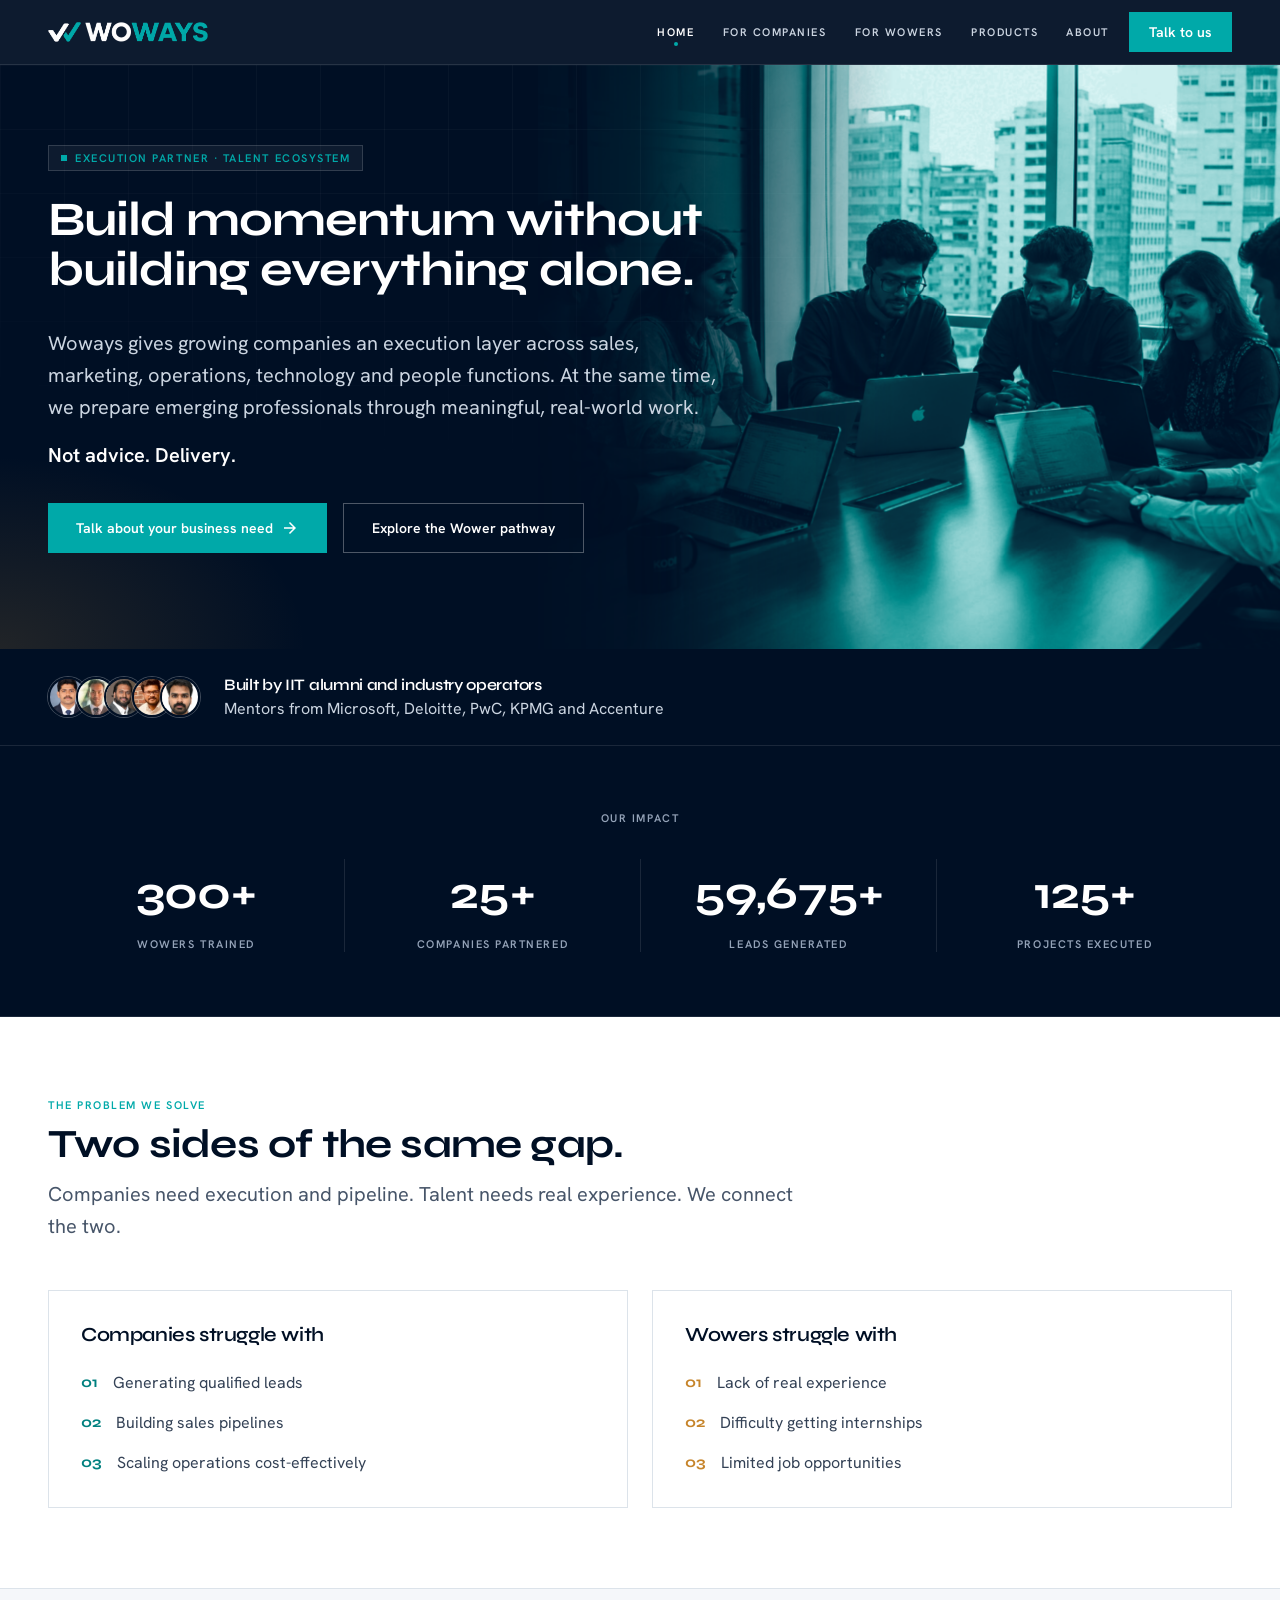
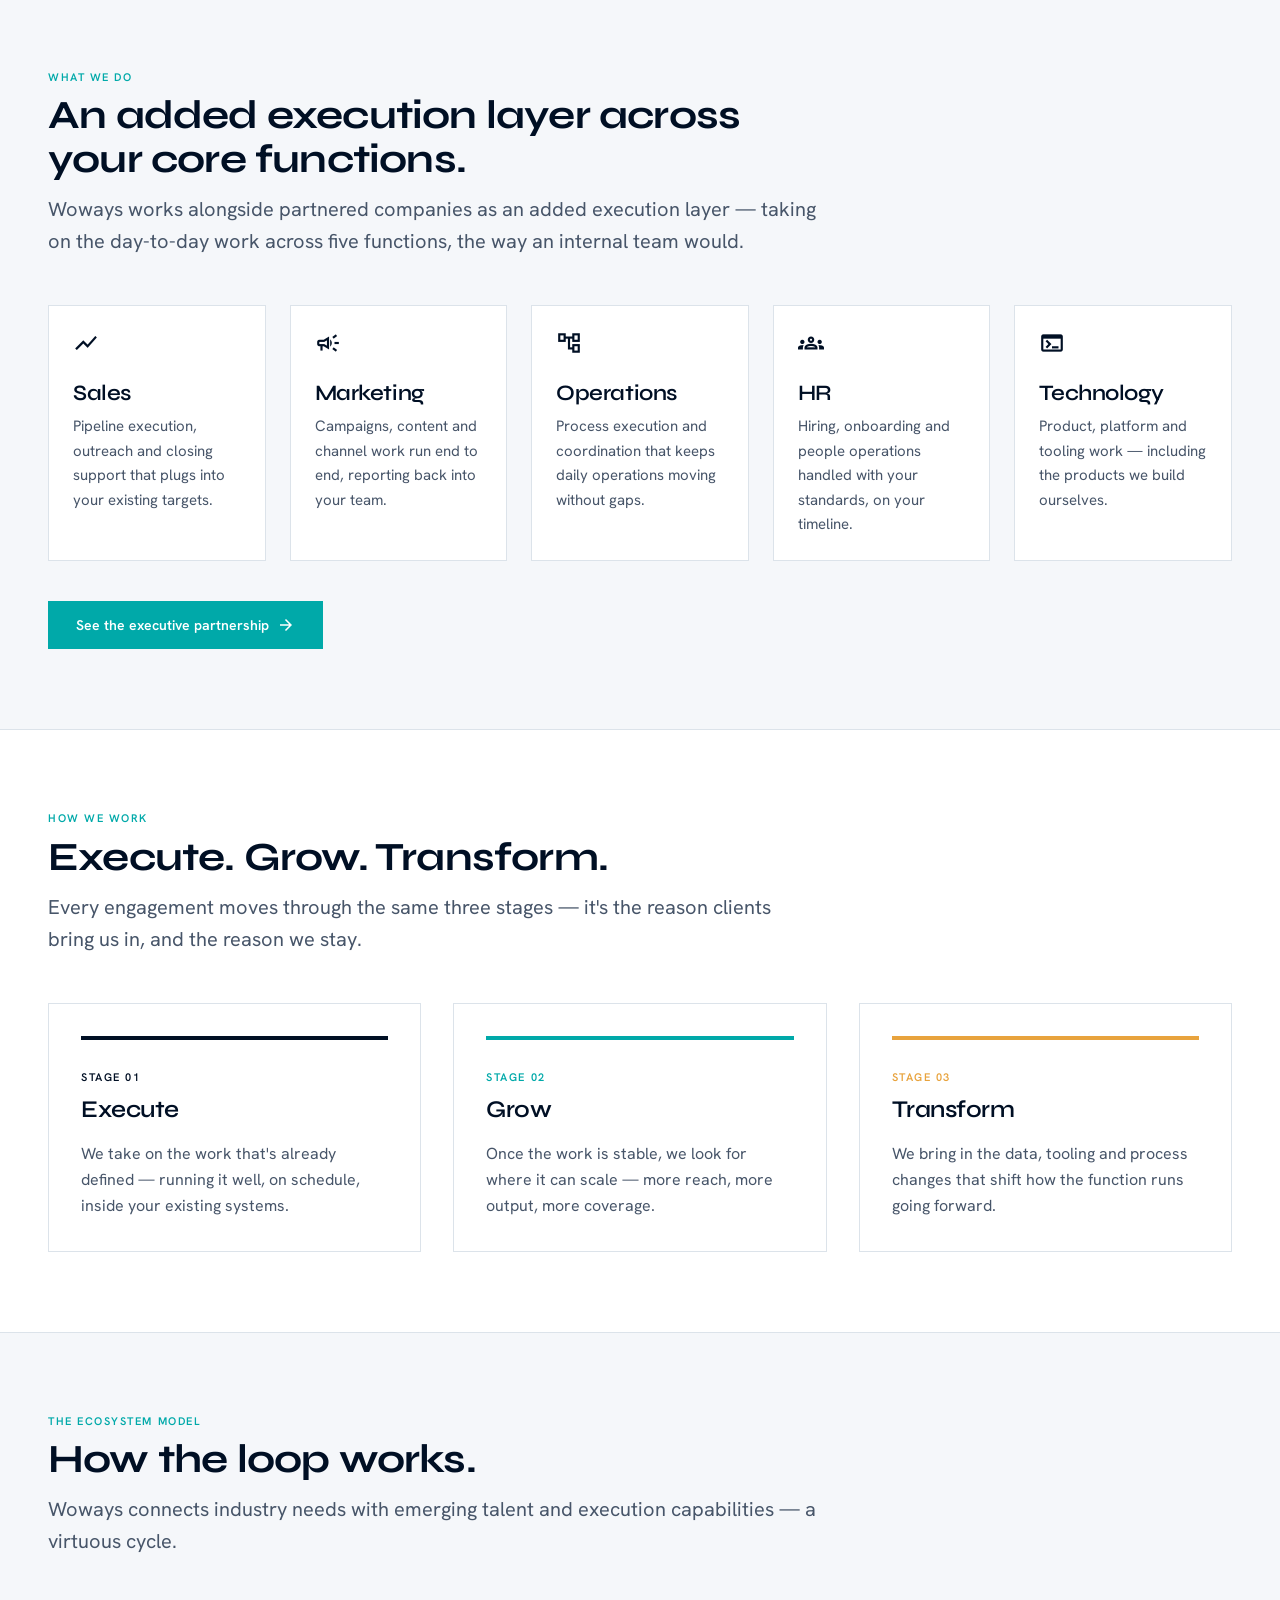
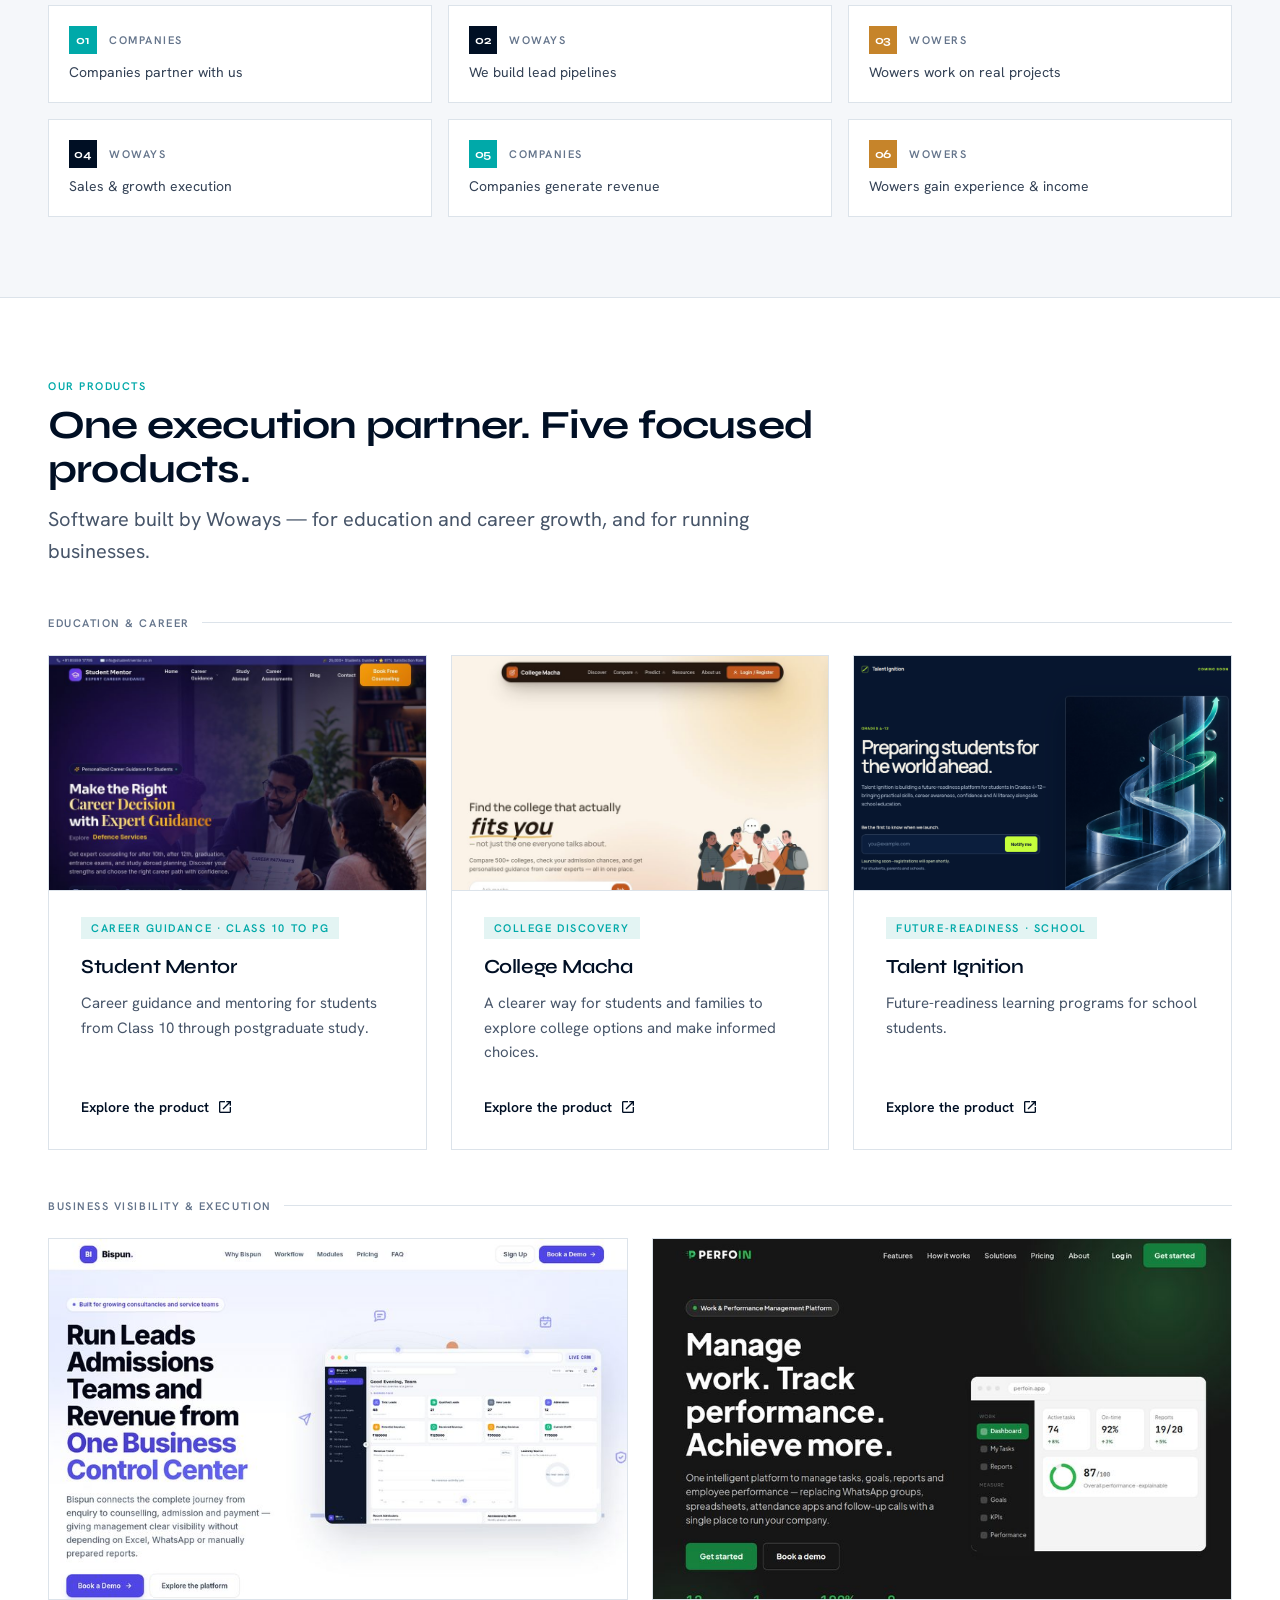
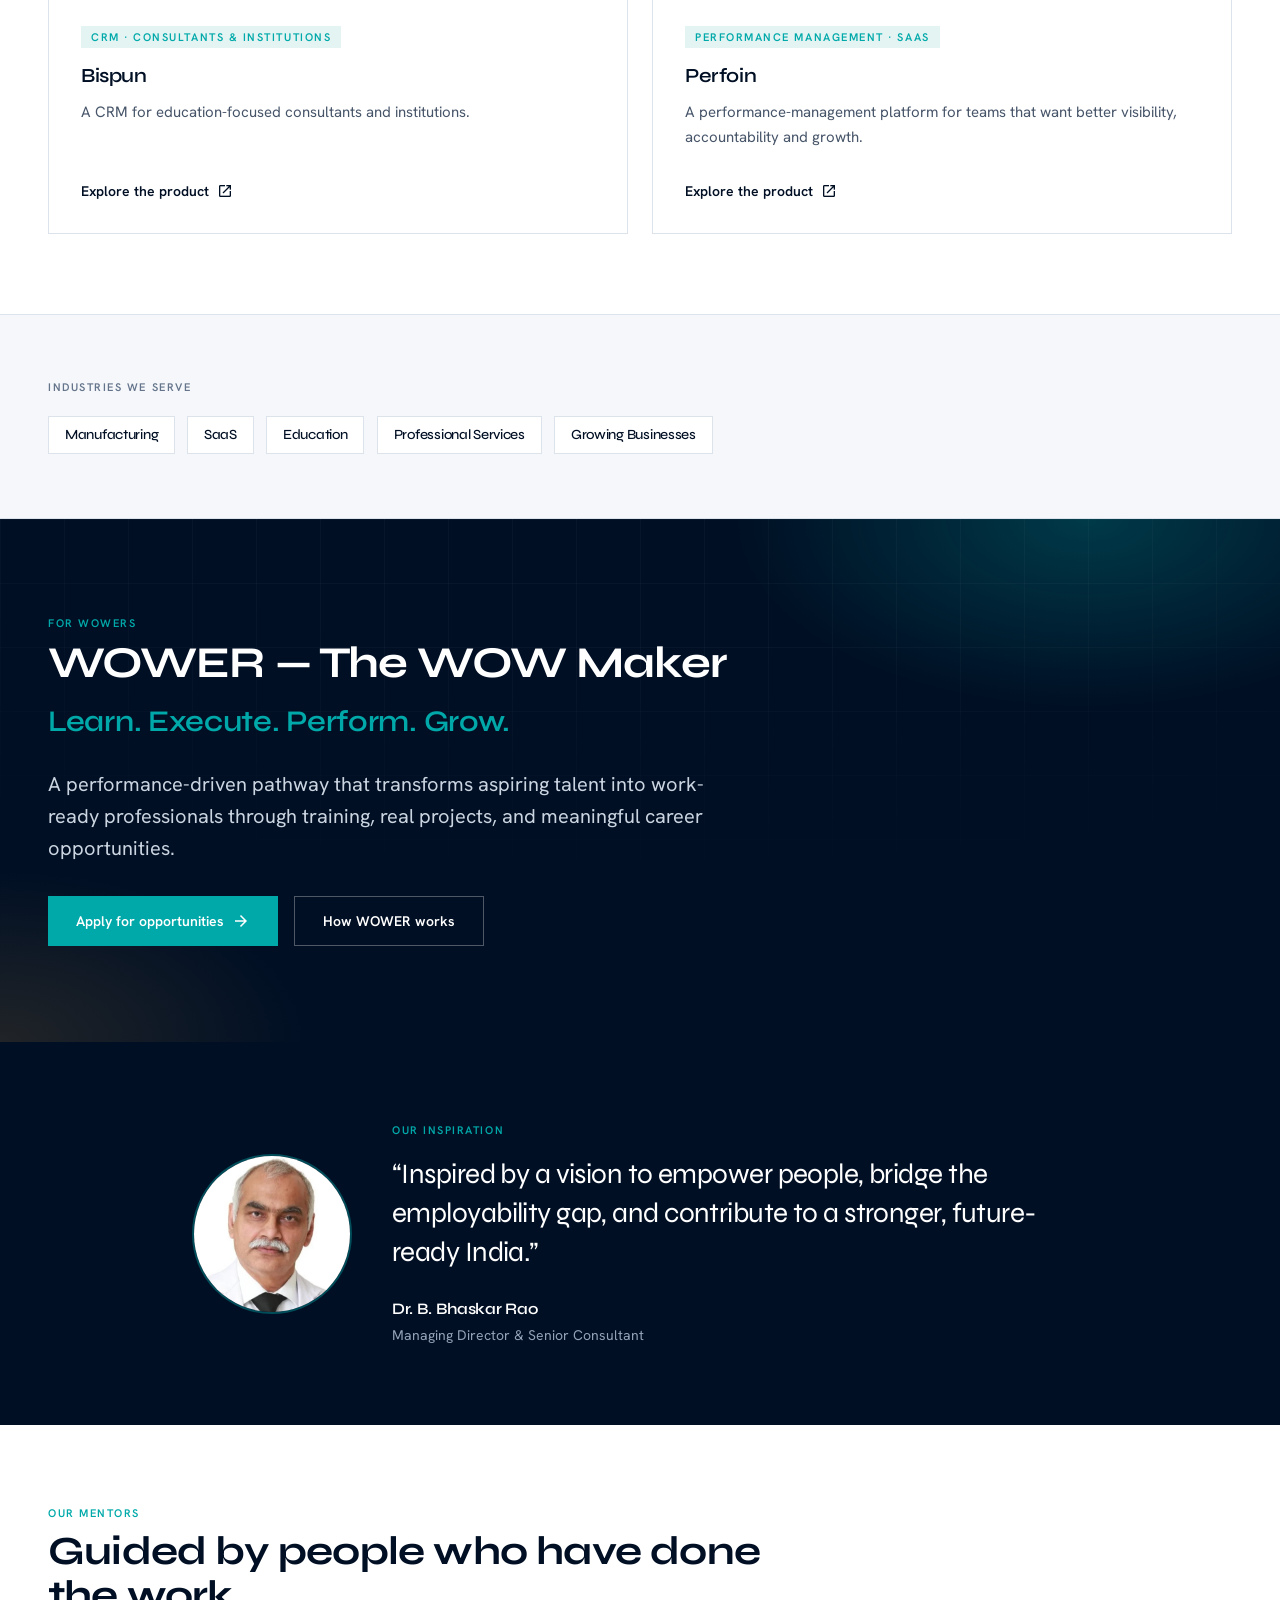
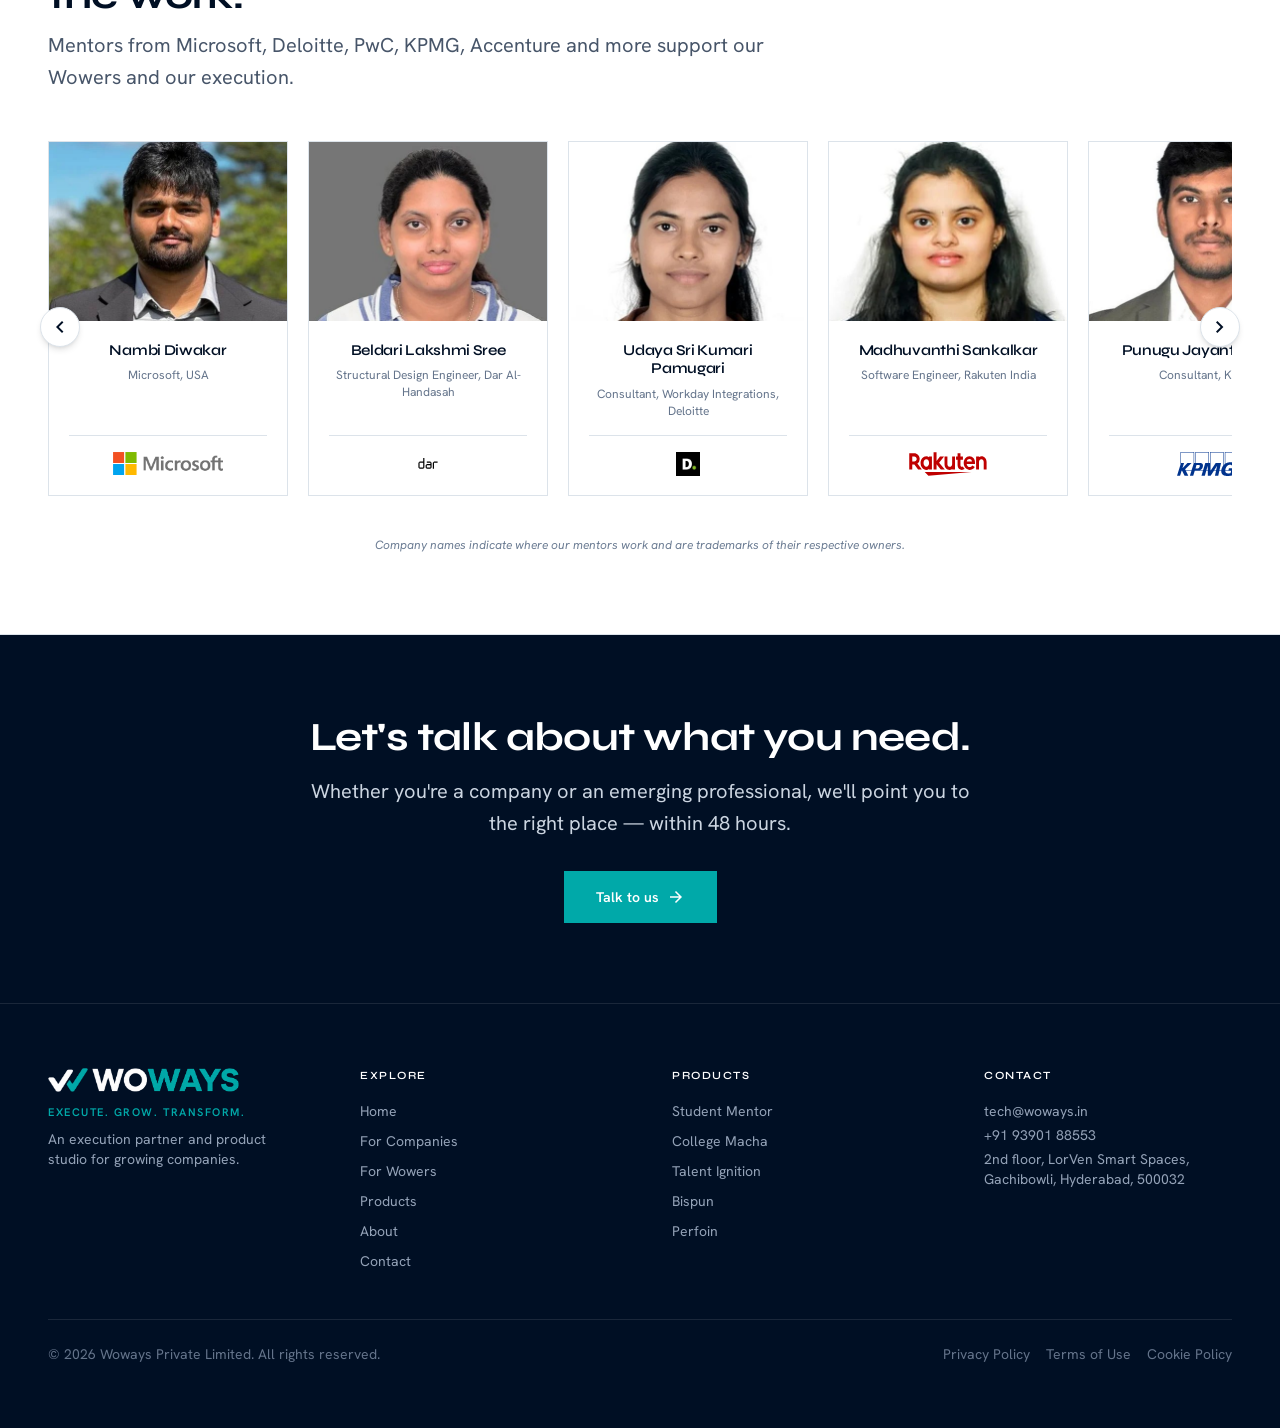
==== commit afa37f76: "Add Keyvo-style hero/scroll animations - Masked headline reveal: hero H1 rises into view from behind" ====
--- a/index.html
+++ b/index.html
@@ -32,18 +32,24 @@
  body.is-leaving{opacity:0;transform:translateY(-8px);transition:opacity .26s ease,transform .26s ease}
  @media (prefers-reduced-motion:reduce){main#main{animation:none}body.is-leaving{opacity:1!important;transform:none!important;transition:none}}
  /* animations */
- .js-anim .reveal{opacity:0;transform:translateY(22px);transition:opacity .7s cubic-bezier(.2,.7,.2,1),transform .7s cubic-bezier(.2,.7,.2,1)}
- .js-anim .reveal.in{opacity:1;transform:none}
- .js-anim .stagger.in>*{opacity:0;transform:translateY(18px);animation:rise .6s cubic-bezier(.2,.7,.2,1) forwards}
- .js-anim .stagger.in>*:nth-child(2){animation-delay:.08s}.js-anim .stagger.in>*:nth-child(3){animation-delay:.16s}
- .js-anim .stagger.in>*:nth-child(4){animation-delay:.24s}.js-anim .stagger.in>*:nth-child(5){animation-delay:.32s}
- @keyframes rise{to{opacity:1;transform:none}}
+ .js-anim .reveal{opacity:0;transform:translateY(30px);filter:blur(6px);transition:opacity .8s cubic-bezier(.19,.9,.22,1),transform .8s cubic-bezier(.19,.9,.22,1),filter .8s cubic-bezier(.19,.9,.22,1)}
+ .js-anim .reveal.in{opacity:1;transform:none;filter:none}
+ .js-anim .stagger.in>*{opacity:0;transform:translateY(24px);filter:blur(5px);animation:rise .7s cubic-bezier(.19,.9,.22,1) forwards}
+ .js-anim .stagger.in>*:nth-child(2){animation-delay:.09s}.js-anim .stagger.in>*:nth-child(3){animation-delay:.18s}
+ .js-anim .stagger.in>*:nth-child(4){animation-delay:.27s}.js-anim .stagger.in>*:nth-child(5){animation-delay:.36s}
+ .js-anim .stagger.in>*:nth-child(6){animation-delay:.45s}
+ @keyframes rise{to{opacity:1;transform:none;filter:none}}
  .herofade{opacity:0;transform:translateY(16px);animation:rise .8s cubic-bezier(.2,.7,.2,1) .05s forwards}
+ /* masked headline reveal */
+ .hrise{overflow:hidden;padding-bottom:.16em}
+ .hrise>span{display:block;transform:translateY(108%);animation:hrise .95s cubic-bezier(.19,.9,.22,1) .12s both}
+ @keyframes hrise{from{transform:translateY(108%)}to{transform:translateY(0)}}
+ @media (prefers-reduced-motion:reduce){.hrise{overflow:visible;padding-bottom:0}.hrise>span{transform:none;animation:none}}
  .card-lift{transition:transform .2s ease,box-shadow .2s ease,border-color .2s ease}
  .card-lift:hover{transform:translateY(-4px);box-shadow:0 24px 50px -30px rgba(0,15,36,.5)}
  .arrow-move{transition:transform .16s ease}
  .grp:hover .arrow-move{transform:translateX(4px)}
- @media (prefers-reduced-motion:reduce){.reveal,.stagger>*,.herofade{opacity:1!important;transform:none!important;animation:none!important}.mascot-float{animation:none!important}}
+ @media (prefers-reduced-motion:reduce){.reveal,.stagger>*,.herofade{opacity:1!important;transform:none!important;filter:none!important;animation:none!important}.mascot-float{animation:none!important}}
  .mascot-float{animation:bob 4.2s ease-in-out infinite}
  @keyframes bob{0%,100%{transform:translateY(0)}50%{transform:translateY(-10px)}}
  @keyframes floaty{0%,100%{transform:translateY(0)}50%{transform:translateY(-14px)}}
@@ -55,4 +61,4 @@
  .glow{background:radial-gradient(46% 60% at 85% 0%,rgba(0,169,169,.28),transparent 60%),radial-gradient(40% 55% at 0% 100%,rgba(232,163,61,.14),transparent 60%)}
  .gridlines{background-image:linear-gradient(rgba(255,255,255,.05) 1px,transparent 1px),linear-gradient(90deg,rgba(255,255,255,.05) 1px,transparent 1px);background-size:64px 64px;-webkit-mask:radial-gradient(120% 90% at 50% 0%,#000 30%,transparent 78%);mask:radial-gradient(120% 90% at 50% 0%,#000 30%,transparent 78%)}
 </style>
-</head><body class="bg-paperBg text-brandNavy antialiased"><a href="#main" class="skip">Skip to content</a><header class="sticky top-0 z-50 bg-brandNavy/95 backdrop-blur border-b border-white/10"><div class="max-w-[1440px] mx-auto px-6 lg:px-12 h-16 flex items-center justify-between"><a href="/" aria-label="Woways — Execute, Grow, Transform" class="flex items-center gap-1 shrink-0"><img src="logo-icon.png" alt="" class="h-5 w-auto"/><img src="logo-word.png" alt="Woways" class="h-5 w-auto"/></a><div class="flex items-center gap-5"><nav class="hidden md:flex items-center gap-5 lg:gap-7" aria-label="Primary"><a class="cap text-white transition-colors relative" href="/" aria-current="page">Home<span class="absolute -bottom-1.5 left-1/2 -translate-x-1/2 w-1 h-1 rounded-full bg-brandTeal"></span></a><a class="cap text-slate-300 hover:text-white transition-colors" href="companies">For Companies</a><a class="cap text-slate-300 hover:text-white transition-colors" href="wowers">For Wowers</a><a class="cap text-slate-300 hover:text-white transition-colors" href="products">Products</a><a class="cap text-slate-300 hover:text-white transition-colors" href="about">About</a></nav><a class="hidden sm:inline-flex items-center bg-brandTeal hover:bg-brandTealDark text-white text-sm font-semibold px-5 py-2.5 transition-colors" href="contact">Talk to us</a><button id="mbtn" class="md:hidden text-white p-2" aria-label="Open menu" aria-expanded="false"><span class="material-symbols-outlined">menu</span></button></div></div><div id="mmenu" class="hidden md:hidden bg-brandNavy border-t border-white/10"><a class="block px-6 py-3 text-slate-200 border-t border-white/10 font-display font-semibold" href="/">Home</a><a class="block px-6 py-3 text-slate-200 border-t border-white/10 font-display font-semibold" href="companies">For Companies</a><a class="block px-6 py-3 text-slate-200 border-t border-white/10 font-display font-semibold" href="wowers">For Wowers</a><a class="block px-6 py-3 text-slate-200 border-t border-white/10 font-display font-semibold" href="products">Products</a><a class="block px-6 py-3 text-slate-200 border-t border-white/10 font-display font-semibold" href="about">About</a><div class="p-4 border-t border-white/10"><a class="block text-center bg-brandTeal hover:bg-brandTealDark text-white text-sm font-semibold px-6 py-3 transition-colors" href="contact">Talk to us</a></div></div></header><main id="main" tabindex="-1"><section class="relative bg-brandNavy text-white overflow-hidden"><div class="absolute inset-0 glow pointer-events-none"></div><div class="absolute inset-0 gridlines opacity-60 pointer-events-none"></div><div class="hidden lg:block absolute top-0 right-0 h-full w-[58%] herofade" style="animation-delay:.18s"><img src="hero-home.png" alt="A team collaborating around a table in a modern office" loading="eager" class="w-full h-full object-cover object-center" style="-webkit-mask-image:linear-gradient(to right,transparent 0%,rgba(0,0,0,.12) 16%,#000 48%);mask-image:linear-gradient(to right,transparent 0%,rgba(0,0,0,.12) 16%,#000 48%)"/></div><div class="relative max-w-[1440px] mx-auto px-6 lg:px-12 pt-12 lg:pt-16 pb-14 lg:pb-20"><div class="max-w-2xl herofade lg:min-h-[440px] flex flex-col justify-center items-start"><div class="inline-flex items-center gap-2 px-3 py-1 bg-white/5 border border-white/15 text-brandTeal cap mb-6"><span class="w-1.5 h-1.5 bg-brandTeal inline-block"></span> Execution partner · Talent ecosystem</div><h1 class="hd1 text-white mb-6">Build momentum without building everything alone.</h1><p class="lead text-slate-300 mb-8">Woways gives growing companies an execution layer across sales, marketing, operations, technology and people functions. At the same time, we prepare emerging professionals through meaningful, real-world work.<br class="hidden sm:block"/><span class="inline-block mt-4 text-white font-semibold">Not advice. Delivery.</span></p><div class="flex flex-wrap gap-4"><a class="bg-brandTeal hover:bg-brandTealDark text-white text-sm font-semibold px-7 py-3.5 transition-colors inline-flex items-center gap-2" href="partnerships#partner-form">Talk about your business need <span class="material-symbols-outlined text-[18px]" aria-hidden="true">arrow_forward</span></a><a class="border border-white/30 hover:border-white hover:bg-white/5 text-white text-sm font-semibold px-7 py-3.5 transition-colors" href="wowers">Explore the Wower pathway</a></div></div></div></section><section class="bg-brandNavy py-6 border-b border-white/10"><div class="max-w-[1440px] mx-auto px-6 lg:px-12 flex flex-col sm:flex-row items-center sm:items-center gap-4 sm:gap-6 reveal"><div class="flex items-center shrink-0" aria-hidden="true"><img src="m/jagadishwar-reddy.jpg" alt="Jagadishwar Reddy" loading="lazy" class="w-10 h-10 rounded-full object-cover border-2 border-brandNavy ring-1 ring-white/25 -ml-3 first:ml-0"/><img src="m/vihang.jpg" alt="Vihang Gunnam" loading="lazy" class="w-10 h-10 rounded-full object-cover border-2 border-brandNavy ring-1 ring-white/25 -ml-3 first:ml-0"/><img src="m/bhargav-chowdary.jpg" alt="Durga Bhargav Chowdary Kotha" loading="lazy" class="w-10 h-10 rounded-full object-cover border-2 border-brandNavy ring-1 ring-white/25 -ml-3 first:ml-0"/><img src="m/rohit-karre.jpg" alt="Rohit Karre" loading="lazy" class="w-10 h-10 rounded-full object-cover border-2 border-brandNavy ring-1 ring-white/25 -ml-3 first:ml-0"/><img src="m/omkareshwar-boda.jpg" alt="Omkareshwar Boda" loading="lazy" class="w-10 h-10 rounded-full object-cover border-2 border-brandNavy ring-1 ring-white/25 -ml-3 first:ml-0"/></div><div class="text-center sm:text-left"><div class="text-white text-sm md:text-base font-display font-semibold">Built by IIT alumni and industry operators</div><div class="text-slate-300 text-sm md:text-base">Mentors from Microsoft, Deloitte, PwC, KPMG and Accenture</div></div></div></section><section class="bg-brandNavy py-14 lg:py-16 border-b border-white/10"><div class="max-w-[1440px] mx-auto px-6 lg:px-12"><p class="cap text-slate-400 mb-8 text-center reveal">Our impact</p><div class="grid grid-cols-2 md:grid-cols-4 gap-y-8 reveal"><div class="text-center px-2 "><div class="font-display font-bold text-white" style="font-size:clamp(30px,4.6vw,46px);letter-spacing:-0.02em"><span class="countup" data-to="300">300</span>+</div><div class="cap text-slate-400 mt-2">Wowers trained</div></div><div class="text-center px-2 md:border-l md:border-white/10"><div class="font-display font-bold text-white" style="font-size:clamp(30px,4.6vw,46px);letter-spacing:-0.02em"><span class="countup" data-to="25">25</span>+</div><div class="cap text-slate-400 mt-2">Companies partnered</div></div><div class="text-center px-2 md:border-l md:border-white/10"><div class="font-display font-bold text-white" style="font-size:clamp(30px,4.6vw,46px);letter-spacing:-0.02em"><span class="countup" data-to="59675">59,675</span>+</div><div class="cap text-slate-400 mt-2">Leads generated</div></div><div class="text-center px-2 md:border-l md:border-white/10"><div class="font-display font-bold text-white" style="font-size:clamp(30px,4.6vw,46px);letter-spacing:-0.02em"><span class="countup" data-to="125">125</span>+</div><div class="cap text-slate-400 mt-2">Projects executed</div></div></div></div></section><section class="bg-white py-16 lg:py-20 border-b border-borderLine"><div class="max-w-[1440px] mx-auto px-6 lg:px-12"><div class="max-w-3xl mb-12 reveal"><span class="cap text-brandTeal block mb-2">The problem we solve</span><h2 class="hd2 text-brandNavy mb-3">Two sides of the same gap.</h2><p class="lead text-slate-600">Companies need execution and pipeline. Talent needs real experience. We connect the two.</p></div><div class="grid grid-cols-1 md:grid-cols-2 gap-6 reveal"><div class="bg-white border border-borderLine p-8"><h3 class="hd3 text-brandNavy mb-6" style="font-size:20px">Companies struggle with</h3><div class="space-y-4"><div class="flex gap-4 items-start"><span class="font-display font-bold text-brandTealDark shrink-0" style="font-size:15px">01</span><span class="text-slate-700">Generating qualified leads</span></div><div class="flex gap-4 items-start"><span class="font-display font-bold text-brandTealDark shrink-0" style="font-size:15px">02</span><span class="text-slate-700">Building sales pipelines</span></div><div class="flex gap-4 items-start"><span class="font-display font-bold text-brandTealDark shrink-0" style="font-size:15px">03</span><span class="text-slate-700">Scaling operations cost-effectively</span></div></div></div><div class="bg-white border border-borderLine p-8"><h3 class="hd3 text-brandNavy mb-6" style="font-size:20px">Wowers struggle with</h3><div class="space-y-4"><div class="flex gap-4 items-start"><span class="font-display font-bold text-brandOrangeDark shrink-0" style="font-size:15px">01</span><span class="text-slate-700">Lack of real experience</span></div><div class="flex gap-4 items-start"><span class="font-display font-bold text-brandOrangeDark shrink-0" style="font-size:15px">02</span><span class="text-slate-700">Difficulty getting internships</span></div><div class="flex gap-4 items-start"><span class="font-display font-bold text-brandOrangeDark shrink-0" style="font-size:15px">03</span><span class="text-slate-700">Limited job opportunities</span></div></div></div></div></div></section><section class="bg-paperBg py-16 lg:py-20 border-b border-borderLine" id="capabilities"><div class="max-w-[1440px] mx-auto px-6 lg:px-12"><div class="max-w-3xl mb-12 reveal"><span class="cap text-brandTeal block mb-2">What we do</span><h2 class="hd2 text-brandNavy mb-3">An added execution layer across your core functions.</h2><p class="lead text-slate-600">Woways works alongside partnered companies as an added execution layer — taking on the day-to-day work across five functions, the way an internal team would.</p></div><div class="grid grid-cols-1 md:grid-cols-3 lg:grid-cols-5 gap-6 stagger reveal"><div class="bg-white border border-borderLine p-6 card-lift group"><span class="material-symbols-outlined text-[26px] text-brandNavy group-hover:text-brandTeal transition-colors mb-6 block" aria-hidden="true">show_chart</span><h3 class="hd3 text-brandNavy mb-2">Sales</h3><p class="text-[15px] leading-relaxed text-slate-600 leading-relaxed">Pipeline execution, outreach and closing support that plugs into your existing targets.</p></div><div class="bg-white border border-borderLine p-6 card-lift group"><span class="material-symbols-outlined text-[26px] text-brandNavy group-hover:text-brandTeal transition-colors mb-6 block" aria-hidden="true">campaign</span><h3 class="hd3 text-brandNavy mb-2">Marketing</h3><p class="text-[15px] leading-relaxed text-slate-600 leading-relaxed">Campaigns, content and channel work run end to end, reporting back into your team.</p></div><div class="bg-white border border-borderLine p-6 card-lift group"><span class="material-symbols-outlined text-[26px] text-brandNavy group-hover:text-brandTeal transition-colors mb-6 block" aria-hidden="true">account_tree</span><h3 class="hd3 text-brandNavy mb-2">Operations</h3><p class="text-[15px] leading-relaxed text-slate-600 leading-relaxed">Process execution and coordination that keeps daily operations moving without gaps.</p></div><div class="bg-white border border-borderLine p-6 card-lift group"><span class="material-symbols-outlined text-[26px] text-brandNavy group-hover:text-brandTeal transition-colors mb-6 block" aria-hidden="true">groups</span><h3 class="hd3 text-brandNavy mb-2">HR</h3><p class="text-[15px] leading-relaxed text-slate-600 leading-relaxed">Hiring, onboarding and people operations handled with your standards, on your timeline.</p></div><div class="bg-white border border-borderLine p-6 card-lift group"><span class="material-symbols-outlined text-[26px] text-brandNavy group-hover:text-brandTeal transition-colors mb-6 block" aria-hidden="true">terminal</span><h3 class="hd3 text-brandNavy mb-2">Technology</h3><p class="text-[15px] leading-relaxed text-slate-600 leading-relaxed">Product, platform and tooling work — including the products we build ourselves.</p></div></div><div class="mt-10 reveal"><a class="inline-flex items-center gap-2 bg-brandTeal hover:bg-brandTealDark text-white text-sm font-semibold px-7 py-3.5 transition-colors grp" href="companies">See the executive partnership <span class="material-symbols-outlined text-[18px] arrow-move" aria-hidden="true">arrow_forward</span></a></div></div></section><section class="bg-white py-16 lg:py-20 border-b border-borderLine" id="how"><div class="max-w-[1440px] mx-auto px-6 lg:px-12"><div class="max-w-3xl mb-12 reveal"><span class="cap text-brandTeal block mb-2">How we work</span><h2 class="hd2 text-brandNavy mb-3">Execute. Grow. Transform.</h2><p class="lead text-slate-600">Every engagement moves through the same three stages — it's the reason clients bring us in, and the reason we stay.</p></div><div class="grid grid-cols-1 md:grid-cols-3 gap-8 stagger reveal"><div class="border border-borderLine p-8 bg-white card-lift"><div class="w-full h-1 bg-brandNavy mb-6"></div><span class="cap text-brandNavy font-bold">STAGE 01</span><h3 class="hd3 text-brandNavy mt-2 mb-4" style="font-size:24px">Execute</h3><p class="text-slate-600 leading-relaxed">We take on the work that's already defined — running it well, on schedule, inside your existing systems.</p></div><div class="border border-borderLine p-8 bg-white card-lift"><div class="w-full h-1 bg-brandTeal mb-6"></div><span class="cap text-brandTeal font-bold">STAGE 02</span><h3 class="hd3 text-brandNavy mt-2 mb-4" style="font-size:24px">Grow</h3><p class="text-slate-600 leading-relaxed">Once the work is stable, we look for where it can scale — more reach, more output, more coverage.</p></div><div class="border border-borderLine p-8 bg-white card-lift"><div class="w-full h-1 bg-brandOrange mb-6"></div><span class="cap text-brandOrange font-bold">STAGE 03</span><h3 class="hd3 text-brandNavy mt-2 mb-4" style="font-size:24px">Transform</h3><p class="text-slate-600 leading-relaxed">We bring in the data, tooling and process changes that shift how the function runs going forward.</p></div></div></div></section><section class="bg-paperBg py-16 lg:py-20 border-b border-borderLine"><div class="max-w-[1440px] mx-auto px-6 lg:px-12"><div class="max-w-3xl mb-12 reveal"><span class="cap text-brandTeal block mb-2">The ecosystem model</span><h2 class="hd2 text-brandNavy mb-3">How the loop works.</h2><p class="lead text-slate-600">Woways connects industry needs with emerging talent and execution capabilities — a virtuous cycle.</p></div><div class="grid grid-cols-1 sm:grid-cols-2 lg:grid-cols-3 gap-4 stagger reveal"><div class="bg-white border border-borderLine p-5 card-lift"><div class="flex items-center gap-3 mb-2"><span class="w-7 h-7 bg-brandTeal text-white grid place-items-center font-display font-bold text-xs shrink-0">01</span><span class="cap text-slate-500">Companies</span></div><p class="text-slate-700 text-sm">Companies partner with us</p></div><div class="bg-white border border-borderLine p-5 card-lift"><div class="flex items-center gap-3 mb-2"><span class="w-7 h-7 bg-brandNavy text-white grid place-items-center font-display font-bold text-xs shrink-0">02</span><span class="cap text-slate-500">Woways</span></div><p class="text-slate-700 text-sm">We build lead pipelines</p></div><div class="bg-white border border-borderLine p-5 card-lift"><div class="flex items-center gap-3 mb-2"><span class="w-7 h-7 bg-brandOrangeDark text-white grid place-items-center font-display font-bold text-xs shrink-0">03</span><span class="cap text-slate-500">Wowers</span></div><p class="text-slate-700 text-sm">Wowers work on real projects</p></div><div class="bg-white border border-borderLine p-5 card-lift"><div class="flex items-center gap-3 mb-2"><span class="w-7 h-7 bg-brandNavy text-white grid place-items-center font-display font-bold text-xs shrink-0">04</span><span class="cap text-slate-500">Woways</span></div><p class="text-slate-700 text-sm">Sales & growth execution</p></div><div class="bg-white border border-borderLine p-5 card-lift"><div class="flex items-center gap-3 mb-2"><span class="w-7 h-7 bg-brandTeal text-white grid place-items-center font-display font-bold text-xs shrink-0">05</span><span class="cap text-slate-500">Companies</span></div><p class="text-slate-700 text-sm">Companies generate revenue</p></div><div class="bg-white border border-borderLine p-5 card-lift"><div class="flex items-center gap-3 mb-2"><span class="w-7 h-7 bg-brandOrangeDark text-white grid place-items-center font-display font-bold text-xs shrink-0">06</span><span class="cap text-slate-500">Wowers</span></div><p class="text-slate-700 text-sm">Wowers gain experience & income</p></div></div></div></section><section class="bg-white py-16 lg:py-20 border-b border-borderLine" id="products"><div class="max-w-[1440px] mx-auto px-6 lg:px-12"><div class="max-w-3xl mb-12 reveal"><span class="cap text-brandTeal block mb-2">Our products</span><h2 class="hd2 text-brandNavy mb-3">One execution partner. Five focused products.</h2><p class="lead text-slate-600">Software built by Woways — for education and career growth, and for running businesses.</p></div><div class="flex items-center gap-3 mb-6 reveal"><span class="cap text-slate-500">Education &amp; Career</span><div class="h-px bg-borderLine flex-1"></div></div><div class="grid grid-cols-1 md:grid-cols-3 gap-6 stagger reveal"><a class="bg-white border border-borderLine p-8 card-lift grp flex flex-col justify-between hover:border-brandNavy overflow-hidden" href="https://studentmentor.co.in" target="_blank" rel="noopener noreferrer"><div><div class="aspect-[16/10] overflow-hidden -mx-8 -mt-8 mb-6 border-b border-borderLine"><img src="shot-studentmentor.jpg" alt="Student Mentor preview" loading="lazy" class="w-full h-full object-cover object-top"/></div><span class="cap text-brandTeal bg-brandTealTint px-2.5 py-1">Career guidance · Class 10 to PG</span><h3 class="hd3 text-brandNavy mt-4 mb-3" style="font-size:20px">Student Mentor</h3><p class="text-[15px] leading-relaxed text-slate-600 leading-relaxed mb-8">Career guidance and mentoring for students from Class 10 through postgraduate study.</p></div><span class="inline-flex items-center gap-2 text-sm font-semibold text-brandNavy">Explore the product <span class="material-symbols-outlined text-[16px] arrow-move" aria-hidden="true">open_in_new</span></span></a><a class="bg-white border border-borderLine p-8 card-lift grp flex flex-col justify-between hover:border-brandNavy overflow-hidden" href="https://collegemacha.com" target="_blank" rel="noopener noreferrer"><div><div class="aspect-[16/10] overflow-hidden -mx-8 -mt-8 mb-6 border-b border-borderLine"><img src="shot-collegemacha.jpg" alt="College Macha preview" loading="lazy" class="w-full h-full object-cover object-top"/></div><span class="cap text-brandTeal bg-brandTealTint px-2.5 py-1">College discovery</span><h3 class="hd3 text-brandNavy mt-4 mb-3" style="font-size:20px">College Macha</h3><p class="text-[15px] leading-relaxed text-slate-600 leading-relaxed mb-8">A clearer way for students and families to explore college options and make informed choices.</p></div><span class="inline-flex items-center gap-2 text-sm font-semibold text-brandNavy">Explore the product <span class="material-symbols-outlined text-[16px] arrow-move" aria-hidden="true">open_in_new</span></span></a><a class="bg-white border border-borderLine p-8 card-lift grp flex flex-col justify-between hover:border-brandNavy overflow-hidden" href="https://talentignition.in" target="_blank" rel="noopener noreferrer"><div><div class="aspect-[16/10] overflow-hidden -mx-8 -mt-8 mb-6 border-b border-borderLine"><img src="shot-talentignition.jpg" alt="Talent Ignition preview" loading="lazy" class="w-full h-full object-cover object-top"/></div><span class="cap text-brandTeal bg-brandTealTint px-2.5 py-1">Future-readiness · School</span><h3 class="hd3 text-brandNavy mt-4 mb-3" style="font-size:20px">Talent Ignition</h3><p class="text-[15px] leading-relaxed text-slate-600 leading-relaxed mb-8">Future-readiness learning programs for school students.</p></div><span class="inline-flex items-center gap-2 text-sm font-semibold text-brandNavy">Explore the product <span class="material-symbols-outlined text-[16px] arrow-move" aria-hidden="true">open_in_new</span></span></a></div><div class="flex items-center gap-3 mb-6 mt-12 reveal"><span class="cap text-slate-500">Business Visibility &amp; Execution</span><div class="h-px bg-borderLine flex-1"></div></div><div class="grid grid-cols-1 md:grid-cols-2 gap-6 stagger reveal"><a class="bg-white border border-borderLine p-8 card-lift grp flex flex-col justify-between hover:border-brandNavy overflow-hidden" href="https://bispun.com" target="_blank" rel="noopener noreferrer"><div><div class="aspect-[16/10] overflow-hidden -mx-8 -mt-8 mb-6 border-b border-borderLine"><img src="shot-bispun.jpg" alt="Bispun preview" loading="lazy" class="w-full h-full object-cover object-top"/></div><span class="cap text-brandTeal bg-brandTealTint px-2.5 py-1">CRM · consultants & institutions</span><h3 class="hd3 text-brandNavy mt-4 mb-3" style="font-size:20px">Bispun</h3><p class="text-[15px] leading-relaxed text-slate-600 leading-relaxed mb-8">A CRM for education-focused consultants and institutions.</p></div><span class="inline-flex items-center gap-2 text-sm font-semibold text-brandNavy">Explore the product <span class="material-symbols-outlined text-[16px] arrow-move" aria-hidden="true">open_in_new</span></span></a><a class="bg-white border border-borderLine p-8 card-lift grp flex flex-col justify-between hover:border-brandNavy overflow-hidden" href="https://woways-site.vercel.app" target="_blank" rel="noopener noreferrer"><div><div class="aspect-[16/10] overflow-hidden -mx-8 -mt-8 mb-6 border-b border-borderLine"><img src="shot-performance.jpg" alt="Perfoin preview" loading="lazy" class="w-full h-full object-cover object-top"/></div><span class="cap text-brandTeal bg-brandTealTint px-2.5 py-1">Performance management · SaaS</span><h3 class="hd3 text-brandNavy mt-4 mb-3" style="font-size:20px">Perfoin</h3><p class="text-[15px] leading-relaxed text-slate-600 leading-relaxed mb-8">A performance-management platform for teams that want better visibility, accountability and growth.</p></div><span class="inline-flex items-center gap-2 text-sm font-semibold text-brandNavy">Explore the product <span class="material-symbols-outlined text-[16px] arrow-move" aria-hidden="true">open_in_new</span></span></a></div></div></section><section class="bg-paperBg py-16 border-b border-borderLine"><div class="max-w-[1440px] mx-auto px-6 lg:px-12"><p class="cap text-slate-500 mb-5 reveal">Industries we serve</p><div class="flex flex-wrap gap-3 stagger reveal"><span class="px-4 py-2 bg-white border border-borderLine text-sm font-display font-medium text-brandNavy card-lift">Manufacturing</span><span class="px-4 py-2 bg-white border border-borderLine text-sm font-display font-medium text-brandNavy card-lift">SaaS</span><span class="px-4 py-2 bg-white border border-borderLine text-sm font-display font-medium text-brandNavy card-lift">Education</span><span class="px-4 py-2 bg-white border border-borderLine text-sm font-display font-medium text-brandNavy card-lift">Professional Services</span><span class="px-4 py-2 bg-white border border-borderLine text-sm font-display font-medium text-brandNavy card-lift">Growing Businesses</span></div></div></section><section class="relative bg-brandNavy text-white overflow-hidden"><div class="absolute inset-0 glow pointer-events-none"></div><div class="absolute inset-0 gridlines opacity-60 pointer-events-none"></div><div class="relative max-w-[1440px] mx-auto px-6 lg:px-12 py-16 lg:py-24"><div class="max-w-3xl reveal"><span class="cap text-brandTeal block mb-2">For Wowers</span><h2 class="hd2 text-white mb-3" style="font-size:clamp(28px,4vw,44px)">WOWER — The WOW Maker</h2><p class="font-display font-semibold text-brandTeal mb-6" style="font-size:clamp(20px,2.8vw,30px);letter-spacing:-0.01em">Learn. Execute. Perform. Grow.</p><p class="lead text-slate-300 mb-8 max-w-2xl">A performance-driven pathway that transforms aspiring talent into work-ready professionals through training, real projects, and meaningful career opportunities.</p><div class="flex flex-wrap gap-4"><a class="inline-flex items-center gap-2 bg-brandTeal hover:bg-brandTealDark text-white text-sm font-semibold px-7 py-3.5 transition-colors" href="internships#apply-form">Apply for opportunities <span class="material-symbols-outlined text-[18px]" aria-hidden="true">arrow_forward</span></a><a class="inline-flex items-center gap-2 border border-white/30 hover:border-white hover:bg-white/5 text-white text-sm font-semibold px-7 py-3.5 transition-colors" href="wowers#pathway">How WOWER works</a></div></div></div></section><section class="bg-brandNavy py-16 lg:py-20"><div class="max-w-[1440px] mx-auto px-6 lg:px-12"><div class="max-w-4xl mx-auto grid grid-cols-1 md:grid-cols-[auto_1fr] gap-8 md:gap-10 items-center reveal"><img src="m/bhaskar-rao.jpg" alt="Dr. B. Bhaskar Rao" loading="lazy" class="w-32 h-32 md:w-40 md:h-40 rounded-full object-cover object-top border-2 border-brandTeal/40 mx-auto"/><div class="text-center md:text-left"><span class="cap text-brandTeal block mb-4">Our inspiration</span><p class="font-display text-white" style="font-size:clamp(20px,2.8vw,28px);line-height:1.4;letter-spacing:-0.02em">“Inspired by a vision to empower people, bridge the employability gap, and contribute to a stronger, future-ready India.”</p><div class="mt-6"><div class="font-display font-semibold text-white">Dr. B. Bhaskar Rao</div><div class="text-sm text-slate-400 mt-1">Managing Director &amp; Senior Consultant</div></div></div></div></div></section><section class="bg-white py-16 lg:py-20 border-b border-borderLine"><div class="max-w-[1440px] mx-auto px-6 lg:px-12"><div class="max-w-3xl mb-12 reveal"><span class="cap text-brandTeal block mb-2">Our mentors</span><h2 class="hd2 text-brandNavy mb-3">Guided by people who have done the work.</h2><p class="lead text-slate-600">Mentors from Microsoft, Deloitte, PwC, KPMG, Accenture and more support our Wowers and our execution.</p></div><div class="relative reveal"><button type="button" aria-label="Previous mentors" onclick="document.getElementById('mscroll').scrollBy({left:-520,behavior:'smooth'})" class="absolute left-0 lg:-left-2 top-1/2 -translate-y-1/2 z-10 w-10 h-10 rounded-full bg-white border border-borderLine shadow-md grid place-items-center text-brandNavy hover:bg-brandNavy hover:text-white transition-colors"><span class="material-symbols-outlined" aria-hidden="true">chevron_left</span></button><button type="button" aria-label="Next mentors" onclick="document.getElementById('mscroll').scrollBy({left:520,behavior:'smooth'})" class="absolute right-0 lg:-right-2 top-1/2 -translate-y-1/2 z-10 w-10 h-10 rounded-full bg-white border border-borderLine shadow-md grid place-items-center text-brandNavy hover:bg-brandNavy hover:text-white transition-colors"><span class="material-symbols-outlined" aria-hidden="true">chevron_right</span></button><div id="mscroll" class="flex gap-5 overflow-x-auto snap-x scroll-smooth pb-4 px-1 [scrollbar-width:none] [-ms-overflow-style:none]" style="scrollbar-width:none"><div class="snap-start shrink-0 w-[240px] bg-white border border-borderLine card-lift overflow-hidden flex flex-col"><div class="aspect-[4/3] overflow-hidden bg-paperDim"><img src="m/nambi-diwakar.jpg" alt="Nambi Diwakar" loading="lazy" class="w-full h-full object-cover object-top"/></div><div class="p-5 text-center flex-1 flex flex-col"><div class="font-display font-semibold text-brandNavy text-[15px] leading-tight">Nambi Diwakar</div><div class="text-xs text-slate-500 mt-2 leading-snug flex-1">Microsoft, USA</div><div class="mt-4 pt-4 border-t border-borderLine flex items-center justify-center h-10"><img src="m/org-microsoft.png" alt="Microsoft" loading="lazy" class="max-h-6 max-w-[110px] w-auto object-contain"/></div></div></div><div class="snap-start shrink-0 w-[240px] bg-white border border-borderLine card-lift overflow-hidden flex flex-col"><div class="aspect-[4/3] overflow-hidden bg-paperDim"><img src="m/lakshmi-sree.jpg" alt="Beldari Lakshmi Sree" loading="lazy" class="w-full h-full object-cover object-top"/></div><div class="p-5 text-center flex-1 flex flex-col"><div class="font-display font-semibold text-brandNavy text-[15px] leading-tight">Beldari Lakshmi Sree</div><div class="text-xs text-slate-500 mt-2 leading-snug flex-1">Structural Design Engineer, Dar Al-Handasah</div><div class="mt-4 pt-4 border-t border-borderLine flex items-center justify-center h-10"><img src="m/org-dar-al-handasah.svg" alt="Dar Al-Handasah" loading="lazy" class="max-h-6 max-w-[110px] w-auto object-contain"/></div></div></div><div class="snap-start shrink-0 w-[240px] bg-white border border-borderLine card-lift overflow-hidden flex flex-col"><div class="aspect-[4/3] overflow-hidden bg-paperDim"><img src="m/udaya-sri.jpg" alt="Udaya Sri Kumari Pamugari" loading="lazy" class="w-full h-full object-cover object-top"/></div><div class="p-5 text-center flex-1 flex flex-col"><div class="font-display font-semibold text-brandNavy text-[15px] leading-tight">Udaya Sri Kumari Pamugari</div><div class="text-xs text-slate-500 mt-2 leading-snug flex-1">Consultant, Workday Integrations, Deloitte</div><div class="mt-4 pt-4 border-t border-borderLine flex items-center justify-center h-10"><img src="m/org-deloitte.png" alt="Deloitte" loading="lazy" class="max-h-6 max-w-[110px] w-auto object-contain"/></div></div></div><div class="snap-start shrink-0 w-[240px] bg-white border border-borderLine card-lift overflow-hidden flex flex-col"><div class="aspect-[4/3] overflow-hidden bg-paperDim"><img src="m/madhuvanthi.jpg" alt="Madhuvanthi Sankalkar" loading="lazy" class="w-full h-full object-cover object-top"/></div><div class="p-5 text-center flex-1 flex flex-col"><div class="font-display font-semibold text-brandNavy text-[15px] leading-tight">Madhuvanthi Sankalkar</div><div class="text-xs text-slate-500 mt-2 leading-snug flex-1">Software Engineer, Rakuten India</div><div class="mt-4 pt-4 border-t border-borderLine flex items-center justify-center h-10"><img src="m/org-rakuten.svg" alt="Rakuten" loading="lazy" class="max-h-6 max-w-[110px] w-auto object-contain"/></div></div></div><div class="snap-start shrink-0 w-[240px] bg-white border border-borderLine card-lift overflow-hidden flex flex-col"><div class="aspect-[4/3] overflow-hidden bg-paperDim"><img src="m/jayanth-reddy.jpg" alt="Punugu Jayanth Reddy" loading="lazy" class="w-full h-full object-cover object-top"/></div><div class="p-5 text-center flex-1 flex flex-col"><div class="font-display font-semibold text-brandNavy text-[15px] leading-tight">Punugu Jayanth Reddy</div><div class="text-xs text-slate-500 mt-2 leading-snug flex-1">Consultant, KPMG</div><div class="mt-4 pt-4 border-t border-borderLine flex items-center justify-center h-10"><img src="m/org-kpmg.svg" alt="KPMG" loading="lazy" class="max-h-6 max-w-[110px] w-auto object-contain"/></div></div></div><div class="snap-start shrink-0 w-[240px] bg-white border border-borderLine card-lift overflow-hidden flex flex-col"><div class="aspect-[4/3] overflow-hidden bg-paperDim"><img src="m/rishitha-reddy.jpg" alt="Rishitha Reddy Guddeti" loading="lazy" class="w-full h-full object-cover object-top"/></div><div class="p-5 text-center flex-1 flex flex-col"><div class="font-display font-semibold text-brandNavy text-[15px] leading-tight">Rishitha Reddy Guddeti</div><div class="text-xs text-slate-500 mt-2 leading-snug flex-1">Quality Engineering Analyst, Accenture</div><div class="mt-4 pt-4 border-t border-borderLine flex items-center justify-center h-10"><img src="m/org-accenture.svg" alt="Accenture" loading="lazy" class="max-h-6 max-w-[110px] w-auto object-contain"/></div></div></div><div class="snap-start shrink-0 w-[240px] bg-white border border-borderLine card-lift overflow-hidden flex flex-col"><div class="aspect-[4/3] overflow-hidden bg-paperDim"><img src="m/bhargav-reddy.jpg" alt="Bhargav Reddy Perugu" loading="lazy" class="w-full h-full object-cover object-top"/></div><div class="p-5 text-center flex-1 flex flex-col"><div class="font-display font-semibold text-brandNavy text-[15px] leading-tight">Bhargav Reddy Perugu</div><div class="text-xs text-slate-500 mt-2 leading-snug flex-1">AML Analyst, PwC</div><div class="mt-4 pt-4 border-t border-borderLine flex items-center justify-center h-10"><img src="m/org-pwc.svg" alt="PwC" loading="lazy" class="max-h-6 max-w-[110px] w-auto object-contain"/></div></div></div><div class="snap-start shrink-0 w-[240px] bg-white border border-borderLine card-lift overflow-hidden flex flex-col"><div class="aspect-[4/3] overflow-hidden bg-paperDim"><img src="m/jagadishwar-reddy.jpg" alt="Jagadishwar Reddy" loading="lazy" class="w-full h-full object-cover object-top"/></div><div class="p-5 text-center flex-1 flex flex-col"><div class="font-display font-semibold text-brandNavy text-[15px] leading-tight">Jagadishwar Reddy</div><div class="text-xs text-slate-500 mt-2 leading-snug flex-1">Curriculum Coordinator & Educator</div><div class="mt-4 pt-4 border-t border-borderLine flex items-center justify-center h-10"><span class="cap text-slate-400">Educator</span></div></div></div><div class="snap-start shrink-0 w-[240px] bg-white border border-borderLine card-lift overflow-hidden flex flex-col"><div class="aspect-[4/3] overflow-hidden bg-paperDim"><img src="m/sarath-yemma.jpg" alt="Sarath Chandra Reddy Yemma" loading="lazy" class="w-full h-full object-cover object-top"/></div><div class="p-5 text-center flex-1 flex flex-col"><div class="font-display font-semibold text-brandNavy text-[15px] leading-tight">Sarath Chandra Reddy Yemma</div><div class="text-xs text-slate-500 mt-2 leading-snug flex-1">Verizon Data Services</div><div class="mt-4 pt-4 border-t border-borderLine flex items-center justify-center h-10"><img src="m/org-verizon.svg" alt="Verizon" loading="lazy" class="max-h-6 max-w-[110px] w-auto object-contain"/></div></div></div><div class="snap-start shrink-0 w-[240px] bg-white border border-borderLine card-lift overflow-hidden flex flex-col"><div class="aspect-[4/3] overflow-hidden bg-paperDim"><img src="m/wilson-teja.jpg" alt="Wilson Teja" loading="lazy" class="w-full h-full object-cover object-top"/></div><div class="p-5 text-center flex-1 flex flex-col"><div class="font-display font-semibold text-brandNavy text-[15px] leading-tight">Wilson Teja</div><div class="text-xs text-slate-500 mt-2 leading-snug flex-1">FWAI, India</div><div class="mt-4 pt-4 border-t border-borderLine flex items-center justify-center h-10"><img src="m/org-fwai.png" alt="FWAI" loading="lazy" class="max-h-6 max-w-[110px] w-auto object-contain"/></div></div></div><div class="snap-start shrink-0 w-[240px] bg-white border border-borderLine card-lift overflow-hidden flex flex-col"><div class="aspect-[4/3] overflow-hidden bg-paperDim"><img src="m/vihang.jpg" alt="Vihang Gunnam" loading="lazy" class="w-full h-full object-cover object-top"/></div><div class="p-5 text-center flex-1 flex flex-col"><div class="font-display font-semibold text-brandNavy text-[15px] leading-tight">Vihang Gunnam</div><div class="text-xs text-slate-500 mt-2 leading-snug flex-1">Founder & Director, Prakara Learning</div><div class="mt-4 pt-4 border-t border-borderLine flex items-center justify-center h-10"><img src="m/org-prakara-learning.png" alt="Prakara Learning" loading="lazy" class="max-h-6 max-w-[110px] w-auto object-contain"/></div></div></div><div class="snap-start shrink-0 w-[240px] bg-white border border-borderLine card-lift overflow-hidden flex flex-col"><div class="aspect-[4/3] overflow-hidden bg-paperDim"><img src="m/bhargav-chowdary.jpg" alt="Durga Bhargav Chowdary Kotha" loading="lazy" class="w-full h-full object-cover object-top"/></div><div class="p-5 text-center flex-1 flex flex-col"><div class="font-display font-semibold text-brandNavy text-[15px] leading-tight">Durga Bhargav Chowdary Kotha</div><div class="text-xs text-slate-500 mt-2 leading-snug flex-1">Founder & Community Builder</div><div class="mt-4 pt-4 border-t border-borderLine flex items-center justify-center h-10"><img src="m/org-bhargav-community.png" alt="Community" loading="lazy" class="max-h-6 max-w-[110px] w-auto object-contain"/></div></div></div><div class="snap-start shrink-0 w-[240px] bg-white border border-borderLine card-lift overflow-hidden flex flex-col"><div class="aspect-[4/3] overflow-hidden bg-paperDim"><img src="m/rohit-karre.jpg" alt="Rohit Karre" loading="lazy" class="w-full h-full object-cover object-top"/></div><div class="p-5 text-center flex-1 flex flex-col"><div class="font-display font-semibold text-brandNavy text-[15px] leading-tight">Rohit Karre</div><div class="text-xs text-slate-500 mt-2 leading-snug flex-1">General Manager, DocTutorials</div><div class="mt-4 pt-4 border-t border-borderLine flex items-center justify-center h-10"><img src="m/org-doctutorials.png" alt="DocTutorials" loading="lazy" class="max-h-6 max-w-[110px] w-auto object-contain"/></div></div></div><div class="snap-start shrink-0 w-[240px] bg-white border border-borderLine card-lift overflow-hidden flex flex-col"><div class="aspect-[4/3] overflow-hidden bg-paperDim"><img src="m/gouse-lazam-shaik.jpg" alt="Gouse Lazam Shaik" loading="lazy" class="w-full h-full object-cover object-top"/></div><div class="p-5 text-center flex-1 flex flex-col"><div class="font-display font-semibold text-brandNavy text-[15px] leading-tight">Gouse Lazam Shaik</div><div class="text-xs text-slate-500 mt-2 leading-snug flex-1">Managing Director, AG Elevators & Zyrolifts</div><div class="mt-4 pt-4 border-t border-borderLine flex items-center justify-center h-10"><img src="m/org-zyrolifts.png" alt="Zyrolifts" loading="lazy" class="max-h-6 max-w-[110px] w-auto object-contain"/></div></div></div><div class="snap-start shrink-0 w-[240px] bg-white border border-borderLine card-lift overflow-hidden flex flex-col"><div class="aspect-[4/3] overflow-hidden bg-paperDim"><img src="m/magdumbi-shaik.jpg" alt="Magdumbi Shaik" loading="lazy" class="w-full h-full object-cover object-top"/></div><div class="p-5 text-center flex-1 flex flex-col"><div class="font-display font-semibold text-brandNavy text-[15px] leading-tight">Magdumbi Shaik</div><div class="text-xs text-slate-500 mt-2 leading-snug flex-1">Chief Sales Officer, Zyrolifts</div><div class="mt-4 pt-4 border-t border-borderLine flex items-center justify-center h-10"><img src="m/org-zyrolifts.png" alt="Zyrolifts" loading="lazy" class="max-h-6 max-w-[110px] w-auto object-contain"/></div></div></div><div class="snap-start shrink-0 w-[240px] bg-white border border-borderLine card-lift overflow-hidden flex flex-col"><div class="aspect-[4/3] overflow-hidden bg-paperDim"><img src="m/omkareshwar-boda.jpg" alt="Omkareshwar Boda" loading="lazy" class="w-full h-full object-cover object-top"/></div><div class="p-5 text-center flex-1 flex flex-col"><div class="font-display font-semibold text-brandNavy text-[15px] leading-tight">Omkareshwar Boda</div><div class="text-xs text-slate-500 mt-2 leading-snug flex-1">Regional Head, AP & TS, NxtWave</div><div class="mt-4 pt-4 border-t border-borderLine flex items-center justify-center h-10"><img src="m/org-nxtwave.png" alt="NxtWave" loading="lazy" class="max-h-6 max-w-[110px] w-auto object-contain"/></div></div></div><div class="snap-start shrink-0 w-[240px] bg-white border border-borderLine card-lift overflow-hidden flex flex-col"><div class="aspect-[4/3] overflow-hidden bg-paperDim"><img src="m/latha-prakash.jpg" alt="C. Latha Prakash" loading="lazy" class="w-full h-full object-cover object-top"/></div><div class="p-5 text-center flex-1 flex flex-col"><div class="font-display font-semibold text-brandNavy text-[15px] leading-tight">C. Latha Prakash</div><div class="text-xs text-slate-500 mt-2 leading-snug flex-1">Educator, CBSE National Awardee</div><div class="mt-4 pt-4 border-t border-borderLine flex items-center justify-center h-10"><img src="m/org-cbse.png" alt="CBSE" loading="lazy" class="max-h-6 max-w-[110px] w-auto object-contain"/></div></div></div><div class="snap-start shrink-0 w-[240px] bg-white border border-borderLine card-lift overflow-hidden flex flex-col"><div class="aspect-[4/3] overflow-hidden bg-paperDim"><img src="m/chetan.jpg" alt="Peddamale Chetan" loading="lazy" class="w-full h-full object-cover object-top"/></div><div class="p-5 text-center flex-1 flex flex-col"><div class="font-display font-semibold text-brandNavy text-[15px] leading-tight">Peddamale Chetan</div><div class="text-xs text-slate-500 mt-2 leading-snug flex-1">Educator & Associate NCC Officer</div><div class="mt-4 pt-4 border-t border-borderLine flex items-center justify-center h-10"><img src="m/org-ncc.png" alt="NCC" loading="lazy" class="max-h-6 max-w-[110px] w-auto object-contain"/></div></div></div></div></div><style>#mscroll::-webkit-scrollbar{display:none}</style><p class="mt-6 reveal text-center" style="font-style:italic;color:#6B7C93;font-size:12px">Company names indicate where our mentors work and are trademarks of their respective owners.</p></div></section><section class="bg-brandNavy text-white py-20"><div class="max-w-[1440px] mx-auto px-6 lg:px-12 text-center reveal"><h2 class="hd2 text-white mb-4">Let's talk about what you need.</h2><p class="lead text-slate-300 max-w-2xl mx-auto mb-8">Whether you're a company or an emerging professional, we'll point you to the right place — within 48 hours.</p><a class="inline-flex items-center gap-2 bg-brandTeal hover:bg-brandTealDark text-white text-sm font-semibold px-8 py-4 transition-colors" href="contact">Talk to us <span class="material-symbols-outlined text-[18px]" aria-hidden="true">arrow_forward</span></a></div></section></main><footer class="bg-brandNavy text-slate-400 py-16 border-t border-white/10"><div class="max-w-[1440px] mx-auto px-6 lg:px-12"><div class="grid grid-cols-2 md:grid-cols-4 gap-x-8 lg:gap-x-16 gap-y-10 pb-12 border-b border-white/10"><div class="col-span-2 md:col-span-1"><div class="flex items-center gap-1 mb-3"><img src="logo-icon.png" alt="" class="h-6 w-auto"/><img src="logo-word.png" alt="Woways" class="h-6 w-auto"/></div><p class="cap text-brandTeal mb-2">Execute. Grow. Transform.</p><p class="text-sm max-w-[30ch]">An execution partner and product studio for growing companies.</p></div><div><h4 class="cap text-white mb-4">Explore</h4><ul class="space-y-2.5 text-sm"><li><a class="hover:text-white transition-colors" href="/">Home</a></li><li><a class="hover:text-white transition-colors" href="companies">For Companies</a></li><li><a class="hover:text-white transition-colors" href="wowers">For Wowers</a></li><li><a class="hover:text-white transition-colors" href="products">Products</a></li><li><a class="hover:text-white transition-colors" href="about">About</a></li><li><a class="hover:text-white transition-colors" href="contact">Contact</a></li></ul></div><div><h4 class="cap text-white mb-4">Products</h4><ul class="space-y-2.5 text-sm"><li><a class="hover:text-white transition-colors" href="https://studentmentor.co.in" target="_blank" rel="noopener noreferrer">Student Mentor</a></li><li><a class="hover:text-white transition-colors" href="https://collegemacha.com" target="_blank" rel="noopener noreferrer">College Macha</a></li><li><a class="hover:text-white transition-colors" href="https://talentignition.in" target="_blank" rel="noopener noreferrer">Talent Ignition</a></li><li><a class="hover:text-white transition-colors" href="https://bispun.com" target="_blank" rel="noopener noreferrer">Bispun</a></li><li><a class="hover:text-white transition-colors" href="https://woways-site.vercel.app" target="_blank" rel="noopener noreferrer">Perfoin</a></li></ul></div><div><h4 class="cap text-white mb-4">Contact</h4><p class="text-sm mb-1"><a class="hover:text-white transition-colors" href="mailto:tech@woways.in">tech@woways.in</a></p><p class="text-sm mb-1"><a class="hover:text-white transition-colors" href="tel:+919390188553">+91 93901 88553</a></p><p class="text-sm">2nd floor, LorVen Smart Spaces,<br/>Gachibowli, Hyderabad, 500032</p></div></div><div class="pt-6 text-sm text-slate-500 flex flex-wrap justify-between gap-3"><span>&copy; 2026 Woways Private Limited. All rights reserved.</span><span class="flex flex-wrap gap-x-4 gap-y-1"><a class="hover:text-white transition-colors" href="privacy">Privacy Policy</a><a class="hover:text-white transition-colors" href="terms">Terms of Use</a><a class="hover:text-white transition-colors" href="cookies">Cookie Policy</a></span></div></div></footer><script>(function(){var b=document.getElementById("mbtn"),m=document.getElementById("mmenu");if(b)b.addEventListener("click",function(){var o=m.classList.toggle("hidden");b.setAttribute("aria-expanded",String(!o));});})();(function(){var els=document.querySelectorAll(".reveal,.stagger");if(matchMedia("(prefers-reduced-motion: reduce)").matches||!("IntersectionObserver" in window))return;document.documentElement.classList.add("js-anim");var io=new IntersectionObserver(function(es){es.forEach(function(e){if(e.isIntersecting){e.target.classList.add("in");io.unobserve(e.target);}});},{threshold:.12,rootMargin:"0px 0px -6% 0px"});els.forEach(function(e){io.observe(e);});setTimeout(function(){els.forEach(function(e){e.classList.add("in");});},1600);})();(function(){var els=document.querySelectorAll(".countup");if(!els.length)return;var fmt=function(n){return n.toLocaleString("en-IN");};var run=function(el){var to=parseInt(el.getAttribute("data-to"),10)||0,st=null,d=1400;setTimeout(function(){el.textContent=fmt(to);},d+500);if(matchMedia("(prefers-reduced-motion: reduce)").matches||!window.requestAnimationFrame){el.textContent=fmt(to);return;}el.textContent="0";function step(t){if(!st)st=t;var p=Math.min((t-st)/d,1);el.textContent=fmt(Math.floor((1-Math.pow(1-p,3))*to));if(p<1)requestAnimationFrame(step);}requestAnimationFrame(step);};if("IntersectionObserver" in window){var io=new IntersectionObserver(function(es){es.forEach(function(e){if(e.isIntersecting){run(e.target);io.unobserve(e.target);}});},{threshold:.4});els.forEach(function(e){io.observe(e);});}else{els.forEach(run);}})();(function(){document.querySelectorAll("form.w3form").forEach(function(f){f.addEventListener("submit",function(e){e.preventDefault();var ok=f.querySelector(".form-ok"),err=f.querySelector(".form-err"),btn=f.querySelector("button[type=submit]"),lbl=btn?btn.textContent:"";if(err)err.classList.add("hidden");if(ok)ok.classList.add("hidden");var obj={};new FormData(f).forEach(function(v,k){obj[k]=v;});if(btn){btn.disabled=true;btn.textContent="Sending\u2026";}fetch("/api/submit",{method:"POST",headers:{"Content-Type":"application/json",Accept:"application/json"},body:JSON.stringify(obj)}).then(function(r){return r.json();}).then(function(j){if(j.success){f.reset();if(ok){ok.classList.remove("hidden");ok.scrollIntoView({block:"center",behavior:"smooth"});}}else{if(err){err.textContent=(j&&j.message)||"Something went wrong. Please email tech@woways.in.";err.classList.remove("hidden");}}}).catch(function(){if(err){err.textContent="Network error. Please email tech@woways.in.";err.classList.remove("hidden");}}).finally(function(){if(btn){btn.disabled=false;btn.textContent=lbl;}});});});})();(function(){if(matchMedia("(prefers-reduced-motion: reduce)").matches)return;document.addEventListener("click",function(e){if(e.defaultPrevented||e.button!==0||e.metaKey||e.ctrlKey||e.shiftKey||e.altKey)return;var a=e.target.closest&&e.target.closest("a");if(!a)return;if(a.target==="_blank"||a.hasAttribute("download"))return;var href=a.getAttribute("href")||"";if(!href||href.charAt(0)==="#"||/^(mailto:|tel:)/.test(href))return;var url;try{url=new URL(a.href,location.href);}catch(_){return;}if(url.origin!==location.origin)return;if(url.pathname===location.pathname){return;}e.preventDefault();document.body.classList.add("is-leaving");setTimeout(function(){location.href=a.href;},230);setTimeout(function(){document.body.classList.remove("is-leaving");},2500);});window.addEventListener("pageshow",function(ev){if(ev.persisted)document.body.classList.remove("is-leaving");});})();</script></body></html>+</head><body class="bg-paperBg text-brandNavy antialiased"><a href="#main" class="skip">Skip to content</a><header class="sticky top-0 z-50 bg-brandNavy/95 backdrop-blur border-b border-white/10"><div class="max-w-[1440px] mx-auto px-6 lg:px-12 h-16 flex items-center justify-between"><a href="/" aria-label="Woways — Execute, Grow, Transform" class="flex items-center gap-1 shrink-0"><img src="logo-icon.png" alt="" class="h-5 w-auto"/><img src="logo-word.png" alt="Woways" class="h-5 w-auto"/></a><div class="flex items-center gap-5"><nav class="hidden md:flex items-center gap-5 lg:gap-7" aria-label="Primary"><a class="cap text-white transition-colors relative" href="/" aria-current="page">Home<span class="absolute -bottom-1.5 left-1/2 -translate-x-1/2 w-1 h-1 rounded-full bg-brandTeal"></span></a><a class="cap text-slate-300 hover:text-white transition-colors" href="companies">For Companies</a><a class="cap text-slate-300 hover:text-white transition-colors" href="wowers">For Wowers</a><a class="cap text-slate-300 hover:text-white transition-colors" href="products">Products</a><a class="cap text-slate-300 hover:text-white transition-colors" href="about">About</a></nav><a class="hidden sm:inline-flex items-center bg-brandTeal hover:bg-brandTealDark text-white text-sm font-semibold px-5 py-2.5 transition-colors" href="contact">Talk to us</a><button id="mbtn" class="md:hidden text-white p-2" aria-label="Open menu" aria-expanded="false"><span class="material-symbols-outlined">menu</span></button></div></div><div id="mmenu" class="hidden md:hidden bg-brandNavy border-t border-white/10"><a class="block px-6 py-3 text-slate-200 border-t border-white/10 font-display font-semibold" href="/">Home</a><a class="block px-6 py-3 text-slate-200 border-t border-white/10 font-display font-semibold" href="companies">For Companies</a><a class="block px-6 py-3 text-slate-200 border-t border-white/10 font-display font-semibold" href="wowers">For Wowers</a><a class="block px-6 py-3 text-slate-200 border-t border-white/10 font-display font-semibold" href="products">Products</a><a class="block px-6 py-3 text-slate-200 border-t border-white/10 font-display font-semibold" href="about">About</a><div class="p-4 border-t border-white/10"><a class="block text-center bg-brandTeal hover:bg-brandTealDark text-white text-sm font-semibold px-6 py-3 transition-colors" href="contact">Talk to us</a></div></div></header><main id="main" tabindex="-1"><section class="relative bg-brandNavy text-white overflow-hidden"><div class="absolute inset-0 glow pointer-events-none"></div><div class="absolute inset-0 gridlines opacity-60 pointer-events-none"></div><div class="hidden lg:block absolute top-0 right-0 h-full w-[58%] overflow-hidden herofade" style="animation-delay:.18s"><div data-parallax class="h-full w-full will-change-transform scale-[1.08]"><img src="hero-home.png" alt="A team collaborating around a table in a modern office" loading="eager" class="w-full h-full object-cover object-center" style="-webkit-mask-image:linear-gradient(to right,transparent 0%,rgba(0,0,0,.12) 16%,#000 48%);mask-image:linear-gradient(to right,transparent 0%,rgba(0,0,0,.12) 16%,#000 48%)"/></div></div><div class="relative max-w-[1440px] mx-auto px-6 lg:px-12 pt-12 lg:pt-16 pb-14 lg:pb-20"><div class="max-w-2xl herofade lg:min-h-[440px] flex flex-col justify-center items-start"><div class="inline-flex items-center gap-2 px-3 py-1 bg-white/5 border border-white/15 text-brandTeal cap mb-6"><span class="w-1.5 h-1.5 bg-brandTeal inline-block"></span> Execution partner · Talent ecosystem</div><h1 class="hd1 text-white mb-6 hrise"><span>Build momentum without building everything alone.</span></h1><p class="lead text-slate-300 mb-8">Woways gives growing companies an execution layer across sales, marketing, operations, technology and people functions. At the same time, we prepare emerging professionals through meaningful, real-world work.<br class="hidden sm:block"/><span class="inline-block mt-4 text-white font-semibold">Not advice. Delivery.</span></p><div class="flex flex-wrap gap-4"><a class="bg-brandTeal hover:bg-brandTealDark text-white text-sm font-semibold px-7 py-3.5 transition-colors inline-flex items-center gap-2" href="partnerships#partner-form">Talk about your business need <span class="material-symbols-outlined text-[18px]" aria-hidden="true">arrow_forward</span></a><a class="border border-white/30 hover:border-white hover:bg-white/5 text-white text-sm font-semibold px-7 py-3.5 transition-colors" href="wowers">Explore the Wower pathway</a></div></div><img src="hero-home.png" alt="A team collaborating around a table in a modern office" loading="eager" class="lg:hidden block mt-10 h-60 sm:h-72 object-cover object-center herofade" style="animation-delay:.12s;width:calc(100% + 3rem);margin-left:-1.5rem;margin-right:-1.5rem;-webkit-mask-image:linear-gradient(to bottom,transparent 0%,#000 26%,#000 100%);mask-image:linear-gradient(to bottom,transparent 0%,#000 26%,#000 100%)"/></div></section><section class="bg-brandNavy py-6 border-b border-white/10"><div class="max-w-[1440px] mx-auto px-6 lg:px-12 flex flex-col sm:flex-row items-center sm:items-center gap-4 sm:gap-6 reveal"><div class="flex items-center shrink-0" aria-hidden="true"><img src="m/jagadishwar-reddy.jpg" alt="Jagadishwar Reddy" loading="lazy" class="w-10 h-10 rounded-full object-cover border-2 border-brandNavy ring-1 ring-white/25 -ml-3 first:ml-0"/><img src="m/vihang.jpg" alt="Vihang Gunnam" loading="lazy" class="w-10 h-10 rounded-full object-cover border-2 border-brandNavy ring-1 ring-white/25 -ml-3 first:ml-0"/><img src="m/bhargav-chowdary.jpg" alt="Durga Bhargav Chowdary Kotha" loading="lazy" class="w-10 h-10 rounded-full object-cover border-2 border-brandNavy ring-1 ring-white/25 -ml-3 first:ml-0"/><img src="m/rohit-karre.jpg" alt="Rohit Karre" loading="lazy" class="w-10 h-10 rounded-full object-cover border-2 border-brandNavy ring-1 ring-white/25 -ml-3 first:ml-0"/><img src="m/omkareshwar-boda.jpg" alt="Omkareshwar Boda" loading="lazy" class="w-10 h-10 rounded-full object-cover border-2 border-brandNavy ring-1 ring-white/25 -ml-3 first:ml-0"/></div><div class="text-center sm:text-left"><div class="text-white text-sm md:text-base font-display font-semibold">Built by IIT alumni and industry operators</div><div class="text-slate-300 text-sm md:text-base">Mentors from Microsoft, Deloitte, PwC, KPMG and Accenture</div></div></div></section><section class="bg-brandNavy py-14 lg:py-16 border-b border-white/10"><div class="max-w-[1440px] mx-auto px-6 lg:px-12"><p class="cap text-slate-400 mb-8 text-center reveal">Our impact</p><div class="grid grid-cols-2 md:grid-cols-4 gap-y-8 reveal"><div class="text-center px-2 "><div class="font-display font-bold text-white" style="font-size:clamp(30px,4.6vw,46px);letter-spacing:-0.02em"><span class="countup" data-to="300">300</span>+</div><div class="cap text-slate-400 mt-2">Wowers trained</div></div><div class="text-center px-2 md:border-l md:border-white/10"><div class="font-display font-bold text-white" style="font-size:clamp(30px,4.6vw,46px);letter-spacing:-0.02em"><span class="countup" data-to="25">25</span>+</div><div class="cap text-slate-400 mt-2">Companies partnered</div></div><div class="text-center px-2 md:border-l md:border-white/10"><div class="font-display font-bold text-white" style="font-size:clamp(30px,4.6vw,46px);letter-spacing:-0.02em"><span class="countup" data-to="59675">59,675</span>+</div><div class="cap text-slate-400 mt-2">Leads generated</div></div><div class="text-center px-2 md:border-l md:border-white/10"><div class="font-display font-bold text-white" style="font-size:clamp(30px,4.6vw,46px);letter-spacing:-0.02em"><span class="countup" data-to="125">125</span>+</div><div class="cap text-slate-400 mt-2">Projects executed</div></div></div></div></section><section class="bg-white py-16 lg:py-20 border-b border-borderLine"><div class="max-w-[1440px] mx-auto px-6 lg:px-12"><div class="max-w-3xl mb-12 reveal"><span class="cap text-brandTeal block mb-2">The problem we solve</span><h2 class="hd2 text-brandNavy mb-3">Two sides of the same gap.</h2><p class="lead text-slate-600">Companies need execution and pipeline. Talent needs real experience. We connect the two.</p></div><div class="grid grid-cols-1 md:grid-cols-2 gap-6 reveal"><div class="bg-white border border-borderLine p-8"><h3 class="hd3 text-brandNavy mb-6" style="font-size:20px">Companies struggle with</h3><div class="space-y-4"><div class="flex gap-4 items-start"><span class="font-display font-bold text-brandTealDark shrink-0" style="font-size:15px">01</span><span class="text-slate-700">Generating qualified leads</span></div><div class="flex gap-4 items-start"><span class="font-display font-bold text-brandTealDark shrink-0" style="font-size:15px">02</span><span class="text-slate-700">Building sales pipelines</span></div><div class="flex gap-4 items-start"><span class="font-display font-bold text-brandTealDark shrink-0" style="font-size:15px">03</span><span class="text-slate-700">Scaling operations cost-effectively</span></div></div></div><div class="bg-white border border-borderLine p-8"><h3 class="hd3 text-brandNavy mb-6" style="font-size:20px">Wowers struggle with</h3><div class="space-y-4"><div class="flex gap-4 items-start"><span class="font-display font-bold text-brandOrangeDark shrink-0" style="font-size:15px">01</span><span class="text-slate-700">Lack of real experience</span></div><div class="flex gap-4 items-start"><span class="font-display font-bold text-brandOrangeDark shrink-0" style="font-size:15px">02</span><span class="text-slate-700">Difficulty getting internships</span></div><div class="flex gap-4 items-start"><span class="font-display font-bold text-brandOrangeDark shrink-0" style="font-size:15px">03</span><span class="text-slate-700">Limited job opportunities</span></div></div></div></div></div></section><section class="bg-paperBg py-16 lg:py-20 border-b border-borderLine" id="capabilities"><div class="max-w-[1440px] mx-auto px-6 lg:px-12"><div class="max-w-3xl mb-12 reveal"><span class="cap text-brandTeal block mb-2">What we do</span><h2 class="hd2 text-brandNavy mb-3">An added execution layer across your core functions.</h2><p class="lead text-slate-600">Woways works alongside partnered companies as an added execution layer — taking on the day-to-day work across five functions, the way an internal team would.</p></div><div class="grid grid-cols-1 md:grid-cols-3 lg:grid-cols-5 gap-6 stagger reveal"><div class="bg-white border border-borderLine p-6 card-lift group"><span class="material-symbols-outlined text-[26px] text-brandNavy group-hover:text-brandTeal transition-colors mb-6 block" aria-hidden="true">show_chart</span><h3 class="hd3 text-brandNavy mb-2">Sales</h3><p class="text-[15px] leading-relaxed text-slate-600 leading-relaxed">Pipeline execution, outreach and closing support that plugs into your existing targets.</p></div><div class="bg-white border border-borderLine p-6 card-lift group"><span class="material-symbols-outlined text-[26px] text-brandNavy group-hover:text-brandTeal transition-colors mb-6 block" aria-hidden="true">campaign</span><h3 class="hd3 text-brandNavy mb-2">Marketing</h3><p class="text-[15px] leading-relaxed text-slate-600 leading-relaxed">Campaigns, content and channel work run end to end, reporting back into your team.</p></div><div class="bg-white border border-borderLine p-6 card-lift group"><span class="material-symbols-outlined text-[26px] text-brandNavy group-hover:text-brandTeal transition-colors mb-6 block" aria-hidden="true">account_tree</span><h3 class="hd3 text-brandNavy mb-2">Operations</h3><p class="text-[15px] leading-relaxed text-slate-600 leading-relaxed">Process execution and coordination that keeps daily operations moving without gaps.</p></div><div class="bg-white border border-borderLine p-6 card-lift group"><span class="material-symbols-outlined text-[26px] text-brandNavy group-hover:text-brandTeal transition-colors mb-6 block" aria-hidden="true">groups</span><h3 class="hd3 text-brandNavy mb-2">HR</h3><p class="text-[15px] leading-relaxed text-slate-600 leading-relaxed">Hiring, onboarding and people operations handled with your standards, on your timeline.</p></div><div class="bg-white border border-borderLine p-6 card-lift group"><span class="material-symbols-outlined text-[26px] text-brandNavy group-hover:text-brandTeal transition-colors mb-6 block" aria-hidden="true">terminal</span><h3 class="hd3 text-brandNavy mb-2">Technology</h3><p class="text-[15px] leading-relaxed text-slate-600 leading-relaxed">Product, platform and tooling work — including the products we build ourselves.</p></div></div><div class="mt-10 reveal"><a class="inline-flex items-center gap-2 bg-brandTeal hover:bg-brandTealDark text-white text-sm font-semibold px-7 py-3.5 transition-colors grp" href="companies">See the executive partnership <span class="material-symbols-outlined text-[18px] arrow-move" aria-hidden="true">arrow_forward</span></a></div></div></section><section class="bg-white py-16 lg:py-20 border-b border-borderLine" id="how"><div class="max-w-[1440px] mx-auto px-6 lg:px-12"><div class="max-w-3xl mb-12 reveal"><span class="cap text-brandTeal block mb-2">How we work</span><h2 class="hd2 text-brandNavy mb-3">Execute. Grow. Transform.</h2><p class="lead text-slate-600">Every engagement moves through the same three stages — it's the reason clients bring us in, and the reason we stay.</p></div><div class="grid grid-cols-1 md:grid-cols-3 gap-8 stagger reveal"><div class="border border-borderLine p-8 bg-white card-lift"><div class="w-full h-1 bg-brandNavy mb-6"></div><span class="cap text-brandNavy font-bold">STAGE 01</span><h3 class="hd3 text-brandNavy mt-2 mb-4" style="font-size:24px">Execute</h3><p class="text-slate-600 leading-relaxed">We take on the work that's already defined — running it well, on schedule, inside your existing systems.</p></div><div class="border border-borderLine p-8 bg-white card-lift"><div class="w-full h-1 bg-brandTeal mb-6"></div><span class="cap text-brandTeal font-bold">STAGE 02</span><h3 class="hd3 text-brandNavy mt-2 mb-4" style="font-size:24px">Grow</h3><p class="text-slate-600 leading-relaxed">Once the work is stable, we look for where it can scale — more reach, more output, more coverage.</p></div><div class="border border-borderLine p-8 bg-white card-lift"><div class="w-full h-1 bg-brandOrange mb-6"></div><span class="cap text-brandOrange font-bold">STAGE 03</span><h3 class="hd3 text-brandNavy mt-2 mb-4" style="font-size:24px">Transform</h3><p class="text-slate-600 leading-relaxed">We bring in the data, tooling and process changes that shift how the function runs going forward.</p></div></div></div></section><section class="bg-paperBg py-16 lg:py-20 border-b border-borderLine"><div class="max-w-[1440px] mx-auto px-6 lg:px-12"><div class="max-w-3xl mb-12 reveal"><span class="cap text-brandTeal block mb-2">The ecosystem model</span><h2 class="hd2 text-brandNavy mb-3">How the loop works.</h2><p class="lead text-slate-600">Woways connects industry needs with emerging talent and execution capabilities — a virtuous cycle.</p></div><div class="grid grid-cols-1 sm:grid-cols-2 lg:grid-cols-3 gap-4 stagger reveal"><div class="bg-white border border-borderLine p-5 card-lift"><div class="flex items-center gap-3 mb-2"><span class="w-7 h-7 bg-brandTeal text-white grid place-items-center font-display font-bold text-xs shrink-0">01</span><span class="cap text-slate-500">Companies</span></div><p class="text-slate-700 text-sm">Companies partner with us</p></div><div class="bg-white border border-borderLine p-5 card-lift"><div class="flex items-center gap-3 mb-2"><span class="w-7 h-7 bg-brandNavy text-white grid place-items-center font-display font-bold text-xs shrink-0">02</span><span class="cap text-slate-500">Woways</span></div><p class="text-slate-700 text-sm">We build lead pipelines</p></div><div class="bg-white border border-borderLine p-5 card-lift"><div class="flex items-center gap-3 mb-2"><span class="w-7 h-7 bg-brandOrangeDark text-white grid place-items-center font-display font-bold text-xs shrink-0">03</span><span class="cap text-slate-500">Wowers</span></div><p class="text-slate-700 text-sm">Wowers work on real projects</p></div><div class="bg-white border border-borderLine p-5 card-lift"><div class="flex items-center gap-3 mb-2"><span class="w-7 h-7 bg-brandNavy text-white grid place-items-center font-display font-bold text-xs shrink-0">04</span><span class="cap text-slate-500">Woways</span></div><p class="text-slate-700 text-sm">Sales & growth execution</p></div><div class="bg-white border border-borderLine p-5 card-lift"><div class="flex items-center gap-3 mb-2"><span class="w-7 h-7 bg-brandTeal text-white grid place-items-center font-display font-bold text-xs shrink-0">05</span><span class="cap text-slate-500">Companies</span></div><p class="text-slate-700 text-sm">Companies generate revenue</p></div><div class="bg-white border border-borderLine p-5 card-lift"><div class="flex items-center gap-3 mb-2"><span class="w-7 h-7 bg-brandOrangeDark text-white grid place-items-center font-display font-bold text-xs shrink-0">06</span><span class="cap text-slate-500">Wowers</span></div><p class="text-slate-700 text-sm">Wowers gain experience & income</p></div></div></div></section><section class="bg-white py-16 lg:py-20 border-b border-borderLine" id="products"><div class="max-w-[1440px] mx-auto px-6 lg:px-12"><div class="max-w-3xl mb-12 reveal"><span class="cap text-brandTeal block mb-2">Our products</span><h2 class="hd2 text-brandNavy mb-3">One execution partner. Five focused products.</h2><p class="lead text-slate-600">Software built by Woways — for education and career growth, and for running businesses.</p></div><div class="flex items-center gap-3 mb-6 reveal"><span class="cap text-slate-500">Education &amp; Career</span><div class="h-px bg-borderLine flex-1"></div></div><div class="grid grid-cols-1 md:grid-cols-3 gap-6 stagger reveal"><a class="bg-white border border-borderLine p-8 card-lift grp flex flex-col justify-between hover:border-brandNavy overflow-hidden" href="https://studentmentor.co.in" target="_blank" rel="noopener noreferrer"><div><div class="aspect-[16/10] overflow-hidden -mx-8 -mt-8 mb-6 border-b border-borderLine"><img src="shot-studentmentor.jpg" alt="Student Mentor preview" loading="lazy" class="w-full h-full object-cover object-top"/></div><span class="cap text-brandTeal bg-brandTealTint px-2.5 py-1">Career guidance · Class 10 to PG</span><h3 class="hd3 text-brandNavy mt-4 mb-3" style="font-size:20px">Student Mentor</h3><p class="text-[15px] leading-relaxed text-slate-600 leading-relaxed mb-8">Career guidance and mentoring for students from Class 10 through postgraduate study.</p></div><span class="inline-flex items-center gap-2 text-sm font-semibold text-brandNavy">Explore the product <span class="material-symbols-outlined text-[16px] arrow-move" aria-hidden="true">open_in_new</span></span></a><a class="bg-white border border-borderLine p-8 card-lift grp flex flex-col justify-between hover:border-brandNavy overflow-hidden" href="https://collegemacha.com" target="_blank" rel="noopener noreferrer"><div><div class="aspect-[16/10] overflow-hidden -mx-8 -mt-8 mb-6 border-b border-borderLine"><img src="shot-collegemacha.jpg" alt="College Macha preview" loading="lazy" class="w-full h-full object-cover object-top"/></div><span class="cap text-brandTeal bg-brandTealTint px-2.5 py-1">College discovery</span><h3 class="hd3 text-brandNavy mt-4 mb-3" style="font-size:20px">College Macha</h3><p class="text-[15px] leading-relaxed text-slate-600 leading-relaxed mb-8">A clearer way for students and families to explore college options and make informed choices.</p></div><span class="inline-flex items-center gap-2 text-sm font-semibold text-brandNavy">Explore the product <span class="material-symbols-outlined text-[16px] arrow-move" aria-hidden="true">open_in_new</span></span></a><a class="bg-white border border-borderLine p-8 card-lift grp flex flex-col justify-between hover:border-brandNavy overflow-hidden" href="https://talentignition.in" target="_blank" rel="noopener noreferrer"><div><div class="aspect-[16/10] overflow-hidden -mx-8 -mt-8 mb-6 border-b border-borderLine"><img src="shot-talentignition.jpg" alt="Talent Ignition preview" loading="lazy" class="w-full h-full object-cover object-top"/></div><span class="cap text-brandTeal bg-brandTealTint px-2.5 py-1">Future-readiness · School</span><h3 class="hd3 text-brandNavy mt-4 mb-3" style="font-size:20px">Talent Ignition</h3><p class="text-[15px] leading-relaxed text-slate-600 leading-relaxed mb-8">Future-readiness learning programs for school students.</p></div><span class="inline-flex items-center gap-2 text-sm font-semibold text-brandNavy">Explore the product <span class="material-symbols-outlined text-[16px] arrow-move" aria-hidden="true">open_in_new</span></span></a></div><div class="flex items-center gap-3 mb-6 mt-12 reveal"><span class="cap text-slate-500">Business Visibility &amp; Execution</span><div class="h-px bg-borderLine flex-1"></div></div><div class="grid grid-cols-1 md:grid-cols-2 gap-6 stagger reveal"><a class="bg-white border border-borderLine p-8 card-lift grp flex flex-col justify-between hover:border-brandNavy overflow-hidden" href="https://bispun.com" target="_blank" rel="noopener noreferrer"><div><div class="aspect-[16/10] overflow-hidden -mx-8 -mt-8 mb-6 border-b border-borderLine"><img src="shot-bispun.jpg" alt="Bispun preview" loading="lazy" class="w-full h-full object-cover object-top"/></div><span class="cap text-brandTeal bg-brandTealTint px-2.5 py-1">CRM · consultants & institutions</span><h3 class="hd3 text-brandNavy mt-4 mb-3" style="font-size:20px">Bispun</h3><p class="text-[15px] leading-relaxed text-slate-600 leading-relaxed mb-8">A CRM for education-focused consultants and institutions.</p></div><span class="inline-flex items-center gap-2 text-sm font-semibold text-brandNavy">Explore the product <span class="material-symbols-outlined text-[16px] arrow-move" aria-hidden="true">open_in_new</span></span></a><a class="bg-white border border-borderLine p-8 card-lift grp flex flex-col justify-between hover:border-brandNavy overflow-hidden" href="https://woways-site.vercel.app" target="_blank" rel="noopener noreferrer"><div><div class="aspect-[16/10] overflow-hidden -mx-8 -mt-8 mb-6 border-b border-borderLine"><img src="shot-performance.jpg" alt="Perfoin preview" loading="lazy" class="w-full h-full object-cover object-top"/></div><span class="cap text-brandTeal bg-brandTealTint px-2.5 py-1">Performance management · SaaS</span><h3 class="hd3 text-brandNavy mt-4 mb-3" style="font-size:20px">Perfoin</h3><p class="text-[15px] leading-relaxed text-slate-600 leading-relaxed mb-8">A performance-management platform for teams that want better visibility, accountability and growth.</p></div><span class="inline-flex items-center gap-2 text-sm font-semibold text-brandNavy">Explore the product <span class="material-symbols-outlined text-[16px] arrow-move" aria-hidden="true">open_in_new</span></span></a></div></div></section><section class="bg-paperBg py-16 border-b border-borderLine"><div class="max-w-[1440px] mx-auto px-6 lg:px-12"><p class="cap text-slate-500 mb-5 reveal">Industries we serve</p><div class="flex flex-wrap gap-3 stagger reveal"><span class="px-4 py-2 bg-white border border-borderLine text-sm font-display font-medium text-brandNavy card-lift">Manufacturing</span><span class="px-4 py-2 bg-white border border-borderLine text-sm font-display font-medium text-brandNavy card-lift">SaaS</span><span class="px-4 py-2 bg-white border border-borderLine text-sm font-display font-medium text-brandNavy card-lift">Education</span><span class="px-4 py-2 bg-white border border-borderLine text-sm font-display font-medium text-brandNavy card-lift">Professional Services</span><span class="px-4 py-2 bg-white border border-borderLine text-sm font-display font-medium text-brandNavy card-lift">Growing Businesses</span></div></div></section><section class="relative bg-brandNavy text-white overflow-hidden"><div class="absolute inset-0 glow pointer-events-none"></div><div class="absolute inset-0 gridlines opacity-60 pointer-events-none"></div><div class="relative max-w-[1440px] mx-auto px-6 lg:px-12 py-16 lg:py-24"><div class="max-w-3xl reveal"><span class="cap text-brandTeal block mb-2">For Wowers</span><h2 class="hd2 text-white mb-3" style="font-size:clamp(28px,4vw,44px)">WOWER — The WOW Maker</h2><p class="font-display font-semibold text-brandTeal mb-6" style="font-size:clamp(20px,2.8vw,30px);letter-spacing:-0.01em">Learn. Execute. Perform. Grow.</p><p class="lead text-slate-300 mb-8 max-w-2xl">A performance-driven pathway that transforms aspiring talent into work-ready professionals through training, real projects, and meaningful career opportunities.</p><div class="flex flex-wrap gap-4"><a class="inline-flex items-center gap-2 bg-brandTeal hover:bg-brandTealDark text-white text-sm font-semibold px-7 py-3.5 transition-colors" href="internships#apply-form">Apply for opportunities <span class="material-symbols-outlined text-[18px]" aria-hidden="true">arrow_forward</span></a><a class="inline-flex items-center gap-2 border border-white/30 hover:border-white hover:bg-white/5 text-white text-sm font-semibold px-7 py-3.5 transition-colors" href="wowers#pathway">How WOWER works</a></div></div></div></section><section class="bg-brandNavy py-16 lg:py-20"><div class="max-w-[1440px] mx-auto px-6 lg:px-12"><div class="max-w-4xl mx-auto grid grid-cols-1 md:grid-cols-[auto_1fr] gap-8 md:gap-10 items-center reveal"><img src="m/bhaskar-rao.jpg" alt="Dr. B. Bhaskar Rao" loading="lazy" class="w-32 h-32 md:w-40 md:h-40 rounded-full object-cover object-top border-2 border-brandTeal/40 mx-auto"/><div class="text-center md:text-left"><span class="cap text-brandTeal block mb-4">Our inspiration</span><p class="font-display text-white" style="font-size:clamp(20px,2.8vw,28px);line-height:1.4;letter-spacing:-0.02em">“Inspired by a vision to empower people, bridge the employability gap, and contribute to a stronger, future-ready India.”</p><div class="mt-6"><div class="font-display font-semibold text-white">Dr. B. Bhaskar Rao</div><div class="text-sm text-slate-400 mt-1">Managing Director &amp; Senior Consultant</div></div></div></div></div></section><section class="bg-white py-16 lg:py-20 border-b border-borderLine"><div class="max-w-[1440px] mx-auto px-6 lg:px-12"><div class="max-w-3xl mb-12 reveal"><span class="cap text-brandTeal block mb-2">Our mentors</span><h2 class="hd2 text-brandNavy mb-3">Guided by people who have done the work.</h2><p class="lead text-slate-600">Mentors from Microsoft, Deloitte, PwC, KPMG, Accenture and more support our Wowers and our execution.</p></div><div class="relative reveal"><button type="button" aria-label="Previous mentors" onclick="document.getElementById('mscroll').scrollBy({left:-520,behavior:'smooth'})" class="absolute left-0 lg:-left-2 top-1/2 -translate-y-1/2 z-10 w-10 h-10 rounded-full bg-white border border-borderLine shadow-md grid place-items-center text-brandNavy hover:bg-brandNavy hover:text-white transition-colors"><span class="material-symbols-outlined" aria-hidden="true">chevron_left</span></button><button type="button" aria-label="Next mentors" onclick="document.getElementById('mscroll').scrollBy({left:520,behavior:'smooth'})" class="absolute right-0 lg:-right-2 top-1/2 -translate-y-1/2 z-10 w-10 h-10 rounded-full bg-white border border-borderLine shadow-md grid place-items-center text-brandNavy hover:bg-brandNavy hover:text-white transition-colors"><span class="material-symbols-outlined" aria-hidden="true">chevron_right</span></button><div id="mscroll" class="flex gap-5 overflow-x-auto snap-x scroll-smooth pb-4 px-1 [scrollbar-width:none] [-ms-overflow-style:none]" style="scrollbar-width:none"><div class="snap-start shrink-0 w-[240px] bg-white border border-borderLine card-lift overflow-hidden flex flex-col"><div class="aspect-[4/3] overflow-hidden bg-paperDim"><img src="m/nambi-diwakar.jpg" alt="Nambi Diwakar" loading="lazy" class="w-full h-full object-cover object-top"/></div><div class="p-5 text-center flex-1 flex flex-col"><div class="font-display font-semibold text-brandNavy text-[15px] leading-tight">Nambi Diwakar</div><div class="text-xs text-slate-500 mt-2 leading-snug flex-1">Microsoft, USA</div><div class="mt-4 pt-4 border-t border-borderLine flex items-center justify-center h-10"><img src="m/org-microsoft.png" alt="Microsoft" loading="lazy" class="max-h-6 max-w-[110px] w-auto object-contain"/></div></div></div><div class="snap-start shrink-0 w-[240px] bg-white border border-borderLine card-lift overflow-hidden flex flex-col"><div class="aspect-[4/3] overflow-hidden bg-paperDim"><img src="m/lakshmi-sree.jpg" alt="Beldari Lakshmi Sree" loading="lazy" class="w-full h-full object-cover object-top"/></div><div class="p-5 text-center flex-1 flex flex-col"><div class="font-display font-semibold text-brandNavy text-[15px] leading-tight">Beldari Lakshmi Sree</div><div class="text-xs text-slate-500 mt-2 leading-snug flex-1">Structural Design Engineer, Dar Al-Handasah</div><div class="mt-4 pt-4 border-t border-borderLine flex items-center justify-center h-10"><img src="m/org-dar-al-handasah.svg" alt="Dar Al-Handasah" loading="lazy" class="max-h-6 max-w-[110px] w-auto object-contain"/></div></div></div><div class="snap-start shrink-0 w-[240px] bg-white border border-borderLine card-lift overflow-hidden flex flex-col"><div class="aspect-[4/3] overflow-hidden bg-paperDim"><img src="m/udaya-sri.jpg" alt="Udaya Sri Kumari Pamugari" loading="lazy" class="w-full h-full object-cover object-top"/></div><div class="p-5 text-center flex-1 flex flex-col"><div class="font-display font-semibold text-brandNavy text-[15px] leading-tight">Udaya Sri Kumari Pamugari</div><div class="text-xs text-slate-500 mt-2 leading-snug flex-1">Consultant, Workday Integrations, Deloitte</div><div class="mt-4 pt-4 border-t border-borderLine flex items-center justify-center h-10"><img src="m/org-deloitte.png" alt="Deloitte" loading="lazy" class="max-h-6 max-w-[110px] w-auto object-contain"/></div></div></div><div class="snap-start shrink-0 w-[240px] bg-white border border-borderLine card-lift overflow-hidden flex flex-col"><div class="aspect-[4/3] overflow-hidden bg-paperDim"><img src="m/madhuvanthi.jpg" alt="Madhuvanthi Sankalkar" loading="lazy" class="w-full h-full object-cover object-top"/></div><div class="p-5 text-center flex-1 flex flex-col"><div class="font-display font-semibold text-brandNavy text-[15px] leading-tight">Madhuvanthi Sankalkar</div><div class="text-xs text-slate-500 mt-2 leading-snug flex-1">Software Engineer, Rakuten India</div><div class="mt-4 pt-4 border-t border-borderLine flex items-center justify-center h-10"><img src="m/org-rakuten.svg" alt="Rakuten" loading="lazy" class="max-h-6 max-w-[110px] w-auto object-contain"/></div></div></div><div class="snap-start shrink-0 w-[240px] bg-white border border-borderLine card-lift overflow-hidden flex flex-col"><div class="aspect-[4/3] overflow-hidden bg-paperDim"><img src="m/jayanth-reddy.jpg" alt="Punugu Jayanth Reddy" loading="lazy" class="w-full h-full object-cover object-top"/></div><div class="p-5 text-center flex-1 flex flex-col"><div class="font-display font-semibold text-brandNavy text-[15px] leading-tight">Punugu Jayanth Reddy</div><div class="text-xs text-slate-500 mt-2 leading-snug flex-1">Consultant, KPMG</div><div class="mt-4 pt-4 border-t border-borderLine flex items-center justify-center h-10"><img src="m/org-kpmg.svg" alt="KPMG" loading="lazy" class="max-h-6 max-w-[110px] w-auto object-contain"/></div></div></div><div class="snap-start shrink-0 w-[240px] bg-white border border-borderLine card-lift overflow-hidden flex flex-col"><div class="aspect-[4/3] overflow-hidden bg-paperDim"><img src="m/rishitha-reddy.jpg" alt="Rishitha Reddy Guddeti" loading="lazy" class="w-full h-full object-cover object-top"/></div><div class="p-5 text-center flex-1 flex flex-col"><div class="font-display font-semibold text-brandNavy text-[15px] leading-tight">Rishitha Reddy Guddeti</div><div class="text-xs text-slate-500 mt-2 leading-snug flex-1">Quality Engineering Analyst, Accenture</div><div class="mt-4 pt-4 border-t border-borderLine flex items-center justify-center h-10"><img src="m/org-accenture.svg" alt="Accenture" loading="lazy" class="max-h-6 max-w-[110px] w-auto object-contain"/></div></div></div><div class="snap-start shrink-0 w-[240px] bg-white border border-borderLine card-lift overflow-hidden flex flex-col"><div class="aspect-[4/3] overflow-hidden bg-paperDim"><img src="m/bhargav-reddy.jpg" alt="Bhargav Reddy Perugu" loading="lazy" class="w-full h-full object-cover object-top"/></div><div class="p-5 text-center flex-1 flex flex-col"><div class="font-display font-semibold text-brandNavy text-[15px] leading-tight">Bhargav Reddy Perugu</div><div class="text-xs text-slate-500 mt-2 leading-snug flex-1">AML Analyst, PwC</div><div class="mt-4 pt-4 border-t border-borderLine flex items-center justify-center h-10"><img src="m/org-pwc.svg" alt="PwC" loading="lazy" class="max-h-6 max-w-[110px] w-auto object-contain"/></div></div></div><div class="snap-start shrink-0 w-[240px] bg-white border border-borderLine card-lift overflow-hidden flex flex-col"><div class="aspect-[4/3] overflow-hidden bg-paperDim"><img src="m/jagadishwar-reddy.jpg" alt="Jagadishwar Reddy" loading="lazy" class="w-full h-full object-cover object-top"/></div><div class="p-5 text-center flex-1 flex flex-col"><div class="font-display font-semibold text-brandNavy text-[15px] leading-tight">Jagadishwar Reddy</div><div class="text-xs text-slate-500 mt-2 leading-snug flex-1">Curriculum Coordinator & Educator</div><div class="mt-4 pt-4 border-t border-borderLine flex items-center justify-center h-10"><span class="cap text-slate-400">Educator</span></div></div></div><div class="snap-start shrink-0 w-[240px] bg-white border border-borderLine card-lift overflow-hidden flex flex-col"><div class="aspect-[4/3] overflow-hidden bg-paperDim"><img src="m/sarath-yemma.jpg" alt="Sarath Chandra Reddy Yemma" loading="lazy" class="w-full h-full object-cover object-top"/></div><div class="p-5 text-center flex-1 flex flex-col"><div class="font-display font-semibold text-brandNavy text-[15px] leading-tight">Sarath Chandra Reddy Yemma</div><div class="text-xs text-slate-500 mt-2 leading-snug flex-1">Verizon Data Services</div><div class="mt-4 pt-4 border-t border-borderLine flex items-center justify-center h-10"><img src="m/org-verizon.svg" alt="Verizon" loading="lazy" class="max-h-6 max-w-[110px] w-auto object-contain"/></div></div></div><div class="snap-start shrink-0 w-[240px] bg-white border border-borderLine card-lift overflow-hidden flex flex-col"><div class="aspect-[4/3] overflow-hidden bg-paperDim"><img src="m/wilson-teja.jpg" alt="Wilson Teja" loading="lazy" class="w-full h-full object-cover object-top"/></div><div class="p-5 text-center flex-1 flex flex-col"><div class="font-display font-semibold text-brandNavy text-[15px] leading-tight">Wilson Teja</div><div class="text-xs text-slate-500 mt-2 leading-snug flex-1">FWAI, India</div><div class="mt-4 pt-4 border-t border-borderLine flex items-center justify-center h-10"><img src="m/org-fwai.png" alt="FWAI" loading="lazy" class="max-h-6 max-w-[110px] w-auto object-contain"/></div></div></div><div class="snap-start shrink-0 w-[240px] bg-white border border-borderLine card-lift overflow-hidden flex flex-col"><div class="aspect-[4/3] overflow-hidden bg-paperDim"><img src="m/vihang.jpg" alt="Vihang Gunnam" loading="lazy" class="w-full h-full object-cover object-top"/></div><div class="p-5 text-center flex-1 flex flex-col"><div class="font-display font-semibold text-brandNavy text-[15px] leading-tight">Vihang Gunnam</div><div class="text-xs text-slate-500 mt-2 leading-snug flex-1">Founder & Director, Prakara Learning</div><div class="mt-4 pt-4 border-t border-borderLine flex items-center justify-center h-10"><img src="m/org-prakara-learning.png" alt="Prakara Learning" loading="lazy" class="max-h-6 max-w-[110px] w-auto object-contain"/></div></div></div><div class="snap-start shrink-0 w-[240px] bg-white border border-borderLine card-lift overflow-hidden flex flex-col"><div class="aspect-[4/3] overflow-hidden bg-paperDim"><img src="m/bhargav-chowdary.jpg" alt="Durga Bhargav Chowdary Kotha" loading="lazy" class="w-full h-full object-cover object-top"/></div><div class="p-5 text-center flex-1 flex flex-col"><div class="font-display font-semibold text-brandNavy text-[15px] leading-tight">Durga Bhargav Chowdary Kotha</div><div class="text-xs text-slate-500 mt-2 leading-snug flex-1">Founder & Community Builder</div><div class="mt-4 pt-4 border-t border-borderLine flex items-center justify-center h-10"><img src="m/org-bhargav-community.png" alt="Community" loading="lazy" class="max-h-6 max-w-[110px] w-auto object-contain"/></div></div></div><div class="snap-start shrink-0 w-[240px] bg-white border border-borderLine card-lift overflow-hidden flex flex-col"><div class="aspect-[4/3] overflow-hidden bg-paperDim"><img src="m/rohit-karre.jpg" alt="Rohit Karre" loading="lazy" class="w-full h-full object-cover object-top"/></div><div class="p-5 text-center flex-1 flex flex-col"><div class="font-display font-semibold text-brandNavy text-[15px] leading-tight">Rohit Karre</div><div class="text-xs text-slate-500 mt-2 leading-snug flex-1">General Manager, DocTutorials</div><div class="mt-4 pt-4 border-t border-borderLine flex items-center justify-center h-10"><img src="m/org-doctutorials.png" alt="DocTutorials" loading="lazy" class="max-h-6 max-w-[110px] w-auto object-contain"/></div></div></div><div class="snap-start shrink-0 w-[240px] bg-white border border-borderLine card-lift overflow-hidden flex flex-col"><div class="aspect-[4/3] overflow-hidden bg-paperDim"><img src="m/gouse-lazam-shaik.jpg" alt="Gouse Lazam Shaik" loading="lazy" class="w-full h-full object-cover object-top"/></div><div class="p-5 text-center flex-1 flex flex-col"><div class="font-display font-semibold text-brandNavy text-[15px] leading-tight">Gouse Lazam Shaik</div><div class="text-xs text-slate-500 mt-2 leading-snug flex-1">Managing Director, AG Elevators & Zyrolifts</div><div class="mt-4 pt-4 border-t border-borderLine flex items-center justify-center h-10"><img src="m/org-zyrolifts.png" alt="Zyrolifts" loading="lazy" class="max-h-6 max-w-[110px] w-auto object-contain"/></div></div></div><div class="snap-start shrink-0 w-[240px] bg-white border border-borderLine card-lift overflow-hidden flex flex-col"><div class="aspect-[4/3] overflow-hidden bg-paperDim"><img src="m/magdumbi-shaik.jpg" alt="Magdumbi Shaik" loading="lazy" class="w-full h-full object-cover object-top"/></div><div class="p-5 text-center flex-1 flex flex-col"><div class="font-display font-semibold text-brandNavy text-[15px] leading-tight">Magdumbi Shaik</div><div class="text-xs text-slate-500 mt-2 leading-snug flex-1">Chief Sales Officer, Zyrolifts</div><div class="mt-4 pt-4 border-t border-borderLine flex items-center justify-center h-10"><img src="m/org-zyrolifts.png" alt="Zyrolifts" loading="lazy" class="max-h-6 max-w-[110px] w-auto object-contain"/></div></div></div><div class="snap-start shrink-0 w-[240px] bg-white border border-borderLine card-lift overflow-hidden flex flex-col"><div class="aspect-[4/3] overflow-hidden bg-paperDim"><img src="m/omkareshwar-boda.jpg" alt="Omkareshwar Boda" loading="lazy" class="w-full h-full object-cover object-top"/></div><div class="p-5 text-center flex-1 flex flex-col"><div class="font-display font-semibold text-brandNavy text-[15px] leading-tight">Omkareshwar Boda</div><div class="text-xs text-slate-500 mt-2 leading-snug flex-1">Regional Head, AP & TS, NxtWave</div><div class="mt-4 pt-4 border-t border-borderLine flex items-center justify-center h-10"><img src="m/org-nxtwave.png" alt="NxtWave" loading="lazy" class="max-h-6 max-w-[110px] w-auto object-contain"/></div></div></div><div class="snap-start shrink-0 w-[240px] bg-white border border-borderLine card-lift overflow-hidden flex flex-col"><div class="aspect-[4/3] overflow-hidden bg-paperDim"><img src="m/latha-prakash.jpg" alt="C. Latha Prakash" loading="lazy" class="w-full h-full object-cover object-top"/></div><div class="p-5 text-center flex-1 flex flex-col"><div class="font-display font-semibold text-brandNavy text-[15px] leading-tight">C. Latha Prakash</div><div class="text-xs text-slate-500 mt-2 leading-snug flex-1">Educator, CBSE National Awardee</div><div class="mt-4 pt-4 border-t border-borderLine flex items-center justify-center h-10"><img src="m/org-cbse.png" alt="CBSE" loading="lazy" class="max-h-6 max-w-[110px] w-auto object-contain"/></div></div></div><div class="snap-start shrink-0 w-[240px] bg-white border border-borderLine card-lift overflow-hidden flex flex-col"><div class="aspect-[4/3] overflow-hidden bg-paperDim"><img src="m/chetan.jpg" alt="Peddamale Chetan" loading="lazy" class="w-full h-full object-cover object-top"/></div><div class="p-5 text-center flex-1 flex flex-col"><div class="font-display font-semibold text-brandNavy text-[15px] leading-tight">Peddamale Chetan</div><div class="text-xs text-slate-500 mt-2 leading-snug flex-1">Educator & Associate NCC Officer</div><div class="mt-4 pt-4 border-t border-borderLine flex items-center justify-center h-10"><img src="m/org-ncc.png" alt="NCC" loading="lazy" class="max-h-6 max-w-[110px] w-auto object-contain"/></div></div></div></div></div><style>#mscroll::-webkit-scrollbar{display:none}</style><p class="mt-6 reveal text-center" style="font-style:italic;color:#6B7C93;font-size:12px">Company names indicate where our mentors work and are trademarks of their respective owners.</p></div></section><section class="bg-brandNavy text-white py-20"><div class="max-w-[1440px] mx-auto px-6 lg:px-12 text-center reveal"><h2 class="hd2 text-white mb-4">Let's talk about what you need.</h2><p class="lead text-slate-300 max-w-2xl mx-auto mb-8">Whether you're a company or an emerging professional, we'll point you to the right place — within 48 hours.</p><a class="inline-flex items-center gap-2 bg-brandTeal hover:bg-brandTealDark text-white text-sm font-semibold px-8 py-4 transition-colors" href="contact">Talk to us <span class="material-symbols-outlined text-[18px]" aria-hidden="true">arrow_forward</span></a></div></section></main><footer class="bg-brandNavy text-slate-400 py-16 border-t border-white/10"><div class="max-w-[1440px] mx-auto px-6 lg:px-12"><div class="grid grid-cols-2 md:grid-cols-4 gap-x-8 lg:gap-x-16 gap-y-10 pb-12 border-b border-white/10"><div class="col-span-2 md:col-span-1"><div class="flex items-center gap-1 mb-3"><img src="logo-icon.png" alt="" class="h-6 w-auto"/><img src="logo-word.png" alt="Woways" class="h-6 w-auto"/></div><p class="cap text-brandTeal mb-2">Execute. Grow. Transform.</p><p class="text-sm max-w-[30ch]">An execution partner and product studio for growing companies.</p></div><div><h4 class="cap text-white mb-4">Explore</h4><ul class="space-y-2.5 text-sm"><li><a class="hover:text-white transition-colors" href="/">Home</a></li><li><a class="hover:text-white transition-colors" href="companies">For Companies</a></li><li><a class="hover:text-white transition-colors" href="wowers">For Wowers</a></li><li><a class="hover:text-white transition-colors" href="products">Products</a></li><li><a class="hover:text-white transition-colors" href="about">About</a></li><li><a class="hover:text-white transition-colors" href="contact">Contact</a></li></ul></div><div><h4 class="cap text-white mb-4">Products</h4><ul class="space-y-2.5 text-sm"><li><a class="hover:text-white transition-colors" href="https://studentmentor.co.in" target="_blank" rel="noopener noreferrer">Student Mentor</a></li><li><a class="hover:text-white transition-colors" href="https://collegemacha.com" target="_blank" rel="noopener noreferrer">College Macha</a></li><li><a class="hover:text-white transition-colors" href="https://talentignition.in" target="_blank" rel="noopener noreferrer">Talent Ignition</a></li><li><a class="hover:text-white transition-colors" href="https://bispun.com" target="_blank" rel="noopener noreferrer">Bispun</a></li><li><a class="hover:text-white transition-colors" href="https://woways-site.vercel.app" target="_blank" rel="noopener noreferrer">Perfoin</a></li></ul></div><div><h4 class="cap text-white mb-4">Contact</h4><p class="text-sm mb-1"><a class="hover:text-white transition-colors" href="mailto:tech@woways.in">tech@woways.in</a></p><p class="text-sm mb-1"><a class="hover:text-white transition-colors" href="tel:+919390188553">+91 93901 88553</a></p><p class="text-sm">2nd floor, LorVen Smart Spaces,<br/>Gachibowli, Hyderabad, 500032</p></div></div><div class="pt-6 text-sm text-slate-500 flex flex-wrap justify-between gap-3"><span>&copy; 2026 Woways Private Limited. All rights reserved.</span><span class="flex flex-wrap gap-x-4 gap-y-1"><a class="hover:text-white transition-colors" href="privacy">Privacy Policy</a><a class="hover:text-white transition-colors" href="terms">Terms of Use</a><a class="hover:text-white transition-colors" href="cookies">Cookie Policy</a></span></div></div></footer><script>(function(){var b=document.getElementById("mbtn"),m=document.getElementById("mmenu");if(b)b.addEventListener("click",function(){var o=m.classList.toggle("hidden");b.setAttribute("aria-expanded",String(!o));});})();(function(){var els=document.querySelectorAll(".reveal,.stagger");if(matchMedia("(prefers-reduced-motion: reduce)").matches||!("IntersectionObserver" in window))return;document.documentElement.classList.add("js-anim");var io=new IntersectionObserver(function(es){es.forEach(function(e){if(e.isIntersecting){e.target.classList.add("in");io.unobserve(e.target);}});},{threshold:.12,rootMargin:"0px 0px -6% 0px"});els.forEach(function(e){io.observe(e);});setTimeout(function(){els.forEach(function(e){e.classList.add("in");});},1600);})();(function(){if(matchMedia("(prefers-reduced-motion: reduce)").matches)return;var els=[].slice.call(document.querySelectorAll("[data-parallax]"));if(!els.length)return;var run=function(){if(innerWidth<1024){els.forEach(function(e){e.style.transform="";});return;}var y=window.scrollY||0;var d=Math.max(-28,Math.min(28,y*0.06));els.forEach(function(e){var s=e.classList.contains("scale-[1.08]")?" scale(1.08)":"";e.style.transform="translate3d(0,"+d.toFixed(1)+"px,0)"+s;});};var tick=false;addEventListener("scroll",function(){if(!tick){tick=true;requestAnimationFrame(function(){run();tick=false;});}},{passive:true});addEventListener("resize",run,{passive:true});run();})();(function(){var els=document.querySelectorAll(".countup");if(!els.length)return;var fmt=function(n){return n.toLocaleString("en-IN");};var run=function(el){var to=parseInt(el.getAttribute("data-to"),10)||0,st=null,d=1400;setTimeout(function(){el.textContent=fmt(to);},d+500);if(matchMedia("(prefers-reduced-motion: reduce)").matches||!window.requestAnimationFrame){el.textContent=fmt(to);return;}el.textContent="0";function step(t){if(!st)st=t;var p=Math.min((t-st)/d,1);el.textContent=fmt(Math.floor((1-Math.pow(1-p,3))*to));if(p<1)requestAnimationFrame(step);}requestAnimationFrame(step);};if("IntersectionObserver" in window){var io=new IntersectionObserver(function(es){es.forEach(function(e){if(e.isIntersecting){run(e.target);io.unobserve(e.target);}});},{threshold:.4});els.forEach(function(e){io.observe(e);});}else{els.forEach(run);}})();(function(){document.querySelectorAll("form.w3form").forEach(function(f){f.addEventListener("submit",function(e){e.preventDefault();var ok=f.querySelector(".form-ok"),err=f.querySelector(".form-err"),btn=f.querySelector("button[type=submit]"),lbl=btn?btn.textContent:"";if(err)err.classList.add("hidden");if(ok)ok.classList.add("hidden");var obj={};new FormData(f).forEach(function(v,k){obj[k]=v;});if(btn){btn.disabled=true;btn.textContent="Sending\u2026";}fetch("/api/submit",{method:"POST",headers:{"Content-Type":"application/json",Accept:"application/json"},body:JSON.stringify(obj)}).then(function(r){return r.json();}).then(function(j){if(j.success){f.reset();if(ok){ok.classList.remove("hidden");ok.scrollIntoView({block:"center",behavior:"smooth"});}}else{if(err){err.textContent=(j&&j.message)||"Something went wrong. Please email tech@woways.in.";err.classList.remove("hidden");}}}).catch(function(){if(err){err.textContent="Network error. Please email tech@woways.in.";err.classList.remove("hidden");}}).finally(function(){if(btn){btn.disabled=false;btn.textContent=lbl;}});});});})();(function(){if(matchMedia("(prefers-reduced-motion: reduce)").matches)return;document.addEventListener("click",function(e){if(e.defaultPrevented||e.button!==0||e.metaKey||e.ctrlKey||e.shiftKey||e.altKey)return;var a=e.target.closest&&e.target.closest("a");if(!a)return;if(a.target==="_blank"||a.hasAttribute("download"))return;var href=a.getAttribute("href")||"";if(!href||href.charAt(0)==="#"||/^(mailto:|tel:)/.test(href))return;var url;try{url=new URL(a.href,location.href);}catch(_){return;}if(url.origin!==location.origin)return;if(url.pathname===location.pathname){return;}e.preventDefault();document.body.classList.add("is-leaving");setTimeout(function(){location.href=a.href;},230);setTimeout(function(){document.body.classList.remove("is-leaving");},2500);});window.addEventListener("pageshow",function(ev){if(ev.persisted)document.body.classList.remove("is-leaving");});})();</script></body></html>
--- a/styles.css
+++ b/styles.css
@@ -1 +1 @@
-*,:after,:before{--tw-border-spacing-x:0;--tw-border-spacing-y:0;--tw-translate-x:0;--tw-translate-y:0;--tw-rotate:0;--tw-skew-x:0;--tw-skew-y:0;--tw-scale-x:1;--tw-scale-y:1;--tw-pan-x: ;--tw-pan-y: ;--tw-pinch-zoom: ;--tw-scroll-snap-strictness:proximity;--tw-gradient-from-position: ;--tw-gradient-via-position: ;--tw-gradient-to-position: ;--tw-ordinal: ;--tw-slashed-zero: ;--tw-numeric-figure: ;--tw-numeric-spacing: ;--tw-numeric-fraction: ;--tw-ring-inset: ;--tw-ring-offset-width:0px;--tw-ring-offset-color:#fff;--tw-ring-color:rgba(59,130,246,.5);--tw-ring-offset-shadow:0 0 #0000;--tw-ring-shadow:0 0 #0000;--tw-shadow:0 0 #0000;--tw-shadow-colored:0 0 #0000;--tw-blur: ;--tw-brightness: ;--tw-contrast: ;--tw-grayscale: ;--tw-hue-rotate: ;--tw-invert: ;--tw-saturate: ;--tw-sepia: ;--tw-drop-shadow: ;--tw-backdrop-blur: ;--tw-backdrop-brightness: ;--tw-backdrop-contrast: ;--tw-backdrop-grayscale: ;--tw-backdrop-hue-rotate: ;--tw-backdrop-invert: ;--tw-backdrop-opacity: ;--tw-backdrop-saturate: ;--tw-backdrop-sepia: ;--tw-contain-size: ;--tw-contain-layout: ;--tw-contain-paint: ;--tw-contain-style: }::backdrop{--tw-border-spacing-x:0;--tw-border-spacing-y:0;--tw-translate-x:0;--tw-translate-y:0;--tw-rotate:0;--tw-skew-x:0;--tw-skew-y:0;--tw-scale-x:1;--tw-scale-y:1;--tw-pan-x: ;--tw-pan-y: ;--tw-pinch-zoom: ;--tw-scroll-snap-strictness:proximity;--tw-gradient-from-position: ;--tw-gradient-via-position: ;--tw-gradient-to-position: ;--tw-ordinal: ;--tw-slashed-zero: ;--tw-numeric-figure: ;--tw-numeric-spacing: ;--tw-numeric-fraction: ;--tw-ring-inset: ;--tw-ring-offset-width:0px;--tw-ring-offset-color:#fff;--tw-ring-color:rgba(59,130,246,.5);--tw-ring-offset-shadow:0 0 #0000;--tw-ring-shadow:0 0 #0000;--tw-shadow:0 0 #0000;--tw-shadow-colored:0 0 #0000;--tw-blur: ;--tw-brightness: ;--tw-contrast: ;--tw-grayscale: ;--tw-hue-rotate: ;--tw-invert: ;--tw-saturate: ;--tw-sepia: ;--tw-drop-shadow: ;--tw-backdrop-blur: ;--tw-backdrop-brightness: ;--tw-backdrop-contrast: ;--tw-backdrop-grayscale: ;--tw-backdrop-hue-rotate: ;--tw-backdrop-invert: ;--tw-backdrop-opacity: ;--tw-backdrop-saturate: ;--tw-backdrop-sepia: ;--tw-contain-size: ;--tw-contain-layout: ;--tw-contain-paint: ;--tw-contain-style: }/*! tailwindcss v3.4.17 | MIT License | https://tailwindcss.com*/*,:after,:before{border:0 solid #e5e7eb;box-sizing:border-box}:after,:before{--tw-content:""}:host,html{line-height:1.5;-webkit-text-size-adjust:100%;font-family:ui-sans-serif,system-ui,sans-serif,Apple Color Emoji,Segoe UI Emoji,Segoe UI Symbol,Noto Color Emoji;font-feature-settings:normal;font-variation-settings:normal;-moz-tab-size:4;-o-tab-size:4;tab-size:4;-webkit-tap-highlight-color:transparent}body{line-height:inherit;margin:0}hr{border-top-width:1px;color:inherit;height:0}abbr:where([title]){-webkit-text-decoration:underline dotted;text-decoration:underline dotted}h1,h2,h3,h4,h5,h6{font-size:inherit;font-weight:inherit}a{color:inherit;text-decoration:inherit}b,strong{font-weight:bolder}code,kbd,pre,samp{font-family:ui-monospace,SFMono-Regular,Menlo,Monaco,Consolas,Liberation Mono,Courier New,monospace;font-feature-settings:normal;font-size:1em;font-variation-settings:normal}small{font-size:80%}sub,sup{font-size:75%;line-height:0;position:relative;vertical-align:baseline}sub{bottom:-.25em}sup{top:-.5em}table{border-collapse:collapse;border-color:inherit;text-indent:0}button,input,optgroup,select,textarea{color:inherit;font-family:inherit;font-feature-settings:inherit;font-size:100%;font-variation-settings:inherit;font-weight:inherit;letter-spacing:inherit;line-height:inherit;margin:0;padding:0}button,select{text-transform:none}button,input:where([type=button]),input:where([type=reset]),input:where([type=submit]){-webkit-appearance:button;background-color:transparent;background-image:none}:-moz-focusring{outline:auto}:-moz-ui-invalid{box-shadow:none}progress{vertical-align:baseline}::-webkit-inner-spin-button,::-webkit-outer-spin-button{height:auto}[type=search]{-webkit-appearance:textfield;outline-offset:-2px}::-webkit-search-decoration{-webkit-appearance:none}::-webkit-file-upload-button{-webkit-appearance:button;font:inherit}summary{display:list-item}blockquote,dd,dl,figure,h1,h2,h3,h4,h5,h6,hr,p,pre{margin:0}fieldset{margin:0}fieldset,legend{padding:0}menu,ol,ul{list-style:none;margin:0;padding:0}dialog{padding:0}textarea{resize:vertical}input::-moz-placeholder,textarea::-moz-placeholder{color:#9ca3af;opacity:1}input::placeholder,textarea::placeholder{color:#9ca3af;opacity:1}[role=button],button{cursor:pointer}:disabled{cursor:default}audio,canvas,embed,iframe,img,object,svg,video{display:block;vertical-align:middle}img,video{height:auto;max-width:100%}[hidden]:where(:not([hidden=until-found])){display:none}[multiple],[type=date],[type=datetime-local],[type=email],[type=month],[type=number],[type=password],[type=search],[type=tel],[type=text],[type=time],[type=url],[type=week],input:where(:not([type])),select,textarea{-webkit-appearance:none;-moz-appearance:none;appearance:none;background-color:#fff;border-color:#6b7280;border-radius:0;border-width:1px;font-size:1rem;line-height:1.5rem;padding:.5rem .75rem;--tw-shadow:0 0 #0000}[multiple]:focus,[type=date]:focus,[type=datetime-local]:focus,[type=email]:focus,[type=month]:focus,[type=number]:focus,[type=password]:focus,[type=search]:focus,[type=tel]:focus,[type=text]:focus,[type=time]:focus,[type=url]:focus,[type=week]:focus,input:where(:not([type])):focus,select:focus,textarea:focus{outline:2px solid transparent;outline-offset:2px;--tw-ring-inset:var(--tw-empty,/*!*/ /*!*/);--tw-ring-offset-width:0px;--tw-ring-offset-color:#fff;--tw-ring-color:#2563eb;--tw-ring-offset-shadow:var(--tw-ring-inset) 0 0 0 var(--tw-ring-offset-width) var(--tw-ring-offset-color);--tw-ring-shadow:var(--tw-ring-inset) 0 0 0 calc(1px + var(--tw-ring-offset-width)) var(--tw-ring-color);border-color:#2563eb;box-shadow:var(--tw-ring-offset-shadow),var(--tw-ring-shadow),var(--tw-shadow)}input::-moz-placeholder,textarea::-moz-placeholder{color:#6b7280;opacity:1}input::placeholder,textarea::placeholder{color:#6b7280;opacity:1}::-webkit-datetime-edit-fields-wrapper{padding:0}::-webkit-date-and-time-value{min-height:1.5em;text-align:inherit}::-webkit-datetime-edit{display:inline-flex}::-webkit-datetime-edit,::-webkit-datetime-edit-day-field,::-webkit-datetime-edit-hour-field,::-webkit-datetime-edit-meridiem-field,::-webkit-datetime-edit-millisecond-field,::-webkit-datetime-edit-minute-field,::-webkit-datetime-edit-month-field,::-webkit-datetime-edit-second-field,::-webkit-datetime-edit-year-field{padding-bottom:0;padding-top:0}select{background-image:url("data:image/svg+xml;charset=utf-8,%3Csvg xmlns='http://www.w3.org/2000/svg' fill='none' viewBox='0 0 20 20'%3E%3Cpath stroke='%236b7280' stroke-linecap='round' stroke-linejoin='round' stroke-width='1.5' d='m6 8 4 4 4-4'/%3E%3C/svg%3E");background-position:right .5rem center;background-repeat:no-repeat;background-size:1.5em 1.5em;padding-right:2.5rem;-webkit-print-color-adjust:exact;print-color-adjust:exact}[multiple],[size]:where(select:not([size="1"])){background-image:none;background-position:0 0;background-repeat:unset;background-size:initial;padding-right:.75rem;-webkit-print-color-adjust:unset;print-color-adjust:unset}[type=checkbox],[type=radio]{-webkit-appearance:none;-moz-appearance:none;appearance:none;background-color:#fff;background-origin:border-box;border-color:#6b7280;border-width:1px;color:#2563eb;display:inline-block;flex-shrink:0;height:1rem;padding:0;-webkit-print-color-adjust:exact;print-color-adjust:exact;-webkit-user-select:none;-moz-user-select:none;user-select:none;vertical-align:middle;width:1rem;--tw-shadow:0 0 #0000}[type=checkbox]{border-radius:0}[type=radio]{border-radius:100%}[type=checkbox]:focus,[type=radio]:focus{outline:2px solid transparent;outline-offset:2px;--tw-ring-inset:var(--tw-empty,/*!*/ /*!*/);--tw-ring-offset-width:2px;--tw-ring-offset-color:#fff;--tw-ring-color:#2563eb;--tw-ring-offset-shadow:var(--tw-ring-inset) 0 0 0 var(--tw-ring-offset-width) var(--tw-ring-offset-color);--tw-ring-shadow:var(--tw-ring-inset) 0 0 0 calc(2px + var(--tw-ring-offset-width)) var(--tw-ring-color);box-shadow:var(--tw-ring-offset-shadow),var(--tw-ring-shadow),var(--tw-shadow)}[type=checkbox]:checked,[type=radio]:checked{background-color:currentColor;background-position:50%;background-repeat:no-repeat;background-size:100% 100%;border-color:transparent}[type=checkbox]:checked{background-image:url("data:image/svg+xml;charset=utf-8,%3Csvg xmlns='http://www.w3.org/2000/svg' fill='%23fff' viewBox='0 0 16 16'%3E%3Cpath d='M12.207 4.793a1 1 0 0 1 0 1.414l-5 5a1 1 0 0 1-1.414 0l-2-2a1 1 0 0 1 1.414-1.414L6.5 9.086l4.293-4.293a1 1 0 0 1 1.414 0'/%3E%3C/svg%3E")}@media (forced-colors:active) {[type=checkbox]:checked{-webkit-appearance:auto;-moz-appearance:auto;appearance:auto}}[type=radio]:checked{background-image:url("data:image/svg+xml;charset=utf-8,%3Csvg xmlns='http://www.w3.org/2000/svg' fill='%23fff' viewBox='0 0 16 16'%3E%3Ccircle cx='8' cy='8' r='3'/%3E%3C/svg%3E")}@media (forced-colors:active) {[type=radio]:checked{-webkit-appearance:auto;-moz-appearance:auto;appearance:auto}}[type=checkbox]:checked:focus,[type=checkbox]:checked:hover,[type=radio]:checked:focus,[type=radio]:checked:hover{background-color:currentColor;border-color:transparent}[type=checkbox]:indeterminate{background-color:currentColor;background-image:url("data:image/svg+xml;charset=utf-8,%3Csvg xmlns='http://www.w3.org/2000/svg' fill='none' viewBox='0 0 16 16'%3E%3Cpath stroke='%23fff' stroke-linecap='round' stroke-linejoin='round' stroke-width='2' d='M4 8h8'/%3E%3C/svg%3E");background-position:50%;background-repeat:no-repeat;background-size:100% 100%;border-color:transparent}@media (forced-colors:active) {[type=checkbox]:indeterminate{-webkit-appearance:auto;-moz-appearance:auto;appearance:auto}}[type=checkbox]:indeterminate:focus,[type=checkbox]:indeterminate:hover{background-color:currentColor;border-color:transparent}[type=file]{background:unset;border-color:inherit;border-radius:0;border-width:0;font-size:unset;line-height:inherit;padding:0}[type=file]:focus{outline:1px solid ButtonText;outline:1px auto -webkit-focus-ring-color}.pointer-events-none{pointer-events:none}.visible{visibility:visible}.absolute{position:absolute}.relative{position:relative}.sticky{position:sticky}.inset-0{inset:0}.-bottom-1\.5{bottom:-.375rem}.left-0{left:0}.left-1\/2{left:50%}.right-0{right:0}.top-0{top:0}.top-1\/2{top:50%}.z-10{z-index:10}.z-50{z-index:50}.col-span-2{grid-column:span 2/span 2}.-mx-8{margin-left:-2rem;margin-right:-2rem}.mx-auto{margin-left:auto;margin-right:auto}.-ml-3{margin-left:-.75rem}.-mt-8{margin-top:-2rem}.mb-1{margin-bottom:.25rem}.mb-1\.5{margin-bottom:.375rem}.mb-12{margin-bottom:3rem}.mb-2{margin-bottom:.5rem}.mb-3{margin-bottom:.75rem}.mb-4{margin-bottom:1rem}.mb-5{margin-bottom:1.25rem}.mb-6{margin-bottom:1.5rem}.mb-8{margin-bottom:2rem}.mt-0\.5{margin-top:.125rem}.mt-1{margin-top:.25rem}.mt-10{margin-top:2.5rem}.mt-12{margin-top:3rem}.mt-2{margin-top:.5rem}.mt-3{margin-top:.75rem}.mt-4{margin-top:1rem}.mt-5{margin-top:1.25rem}.mt-6{margin-top:1.5rem}.mt-8{margin-top:2rem}.block{display:block}.inline-block{display:inline-block}.flex{display:flex}.inline-flex{display:inline-flex}.table{display:table}.grid{display:grid}.hidden{display:none}.aspect-\[16\/10\]{aspect-ratio:16/10}.aspect-\[4\/3\]{aspect-ratio:4/3}.h-1{height:.25rem}.h-1\.5{height:.375rem}.h-10{height:2.5rem}.h-11{height:2.75rem}.h-16{height:4rem}.h-32{height:8rem}.h-5{height:1.25rem}.h-6{height:1.5rem}.h-7{height:1.75rem}.h-9{height:2.25rem}.h-full{height:100%}.h-px{height:1px}.max-h-6{max-height:1.5rem}.w-1{width:.25rem}.w-1\.5{width:.375rem}.w-10{width:2.5rem}.w-11{width:2.75rem}.w-32{width:8rem}.w-7{width:1.75rem}.w-9{width:2.25rem}.w-\[240px\]{width:240px}.w-\[58\%\]{width:58%}.w-auto{width:auto}.w-full{width:100%}.max-w-2xl{max-width:42rem}.max-w-3xl{max-width:48rem}.max-w-4xl{max-width:56rem}.max-w-\[1000px\]{max-width:1000px}.max-w-\[110px\]{max-width:110px}.max-w-\[1440px\]{max-width:1440px}.max-w-\[30ch\]{max-width:30ch}.max-w-xl{max-width:36rem}.flex-1{flex:1 1 0%}.shrink-0{flex-shrink:0}.grow{flex-grow:1}.-translate-x-1\/2{--tw-translate-x:-50%}.-translate-x-1\/2,.-translate-y-1\/2{transform:translate(var(--tw-translate-x),var(--tw-translate-y)) rotate(var(--tw-rotate)) skewX(var(--tw-skew-x)) skewY(var(--tw-skew-y)) scaleX(var(--tw-scale-x)) scaleY(var(--tw-scale-y))}.-translate-y-1\/2{--tw-translate-y:-50%}.transform{transform:translate(var(--tw-translate-x),var(--tw-translate-y)) rotate(var(--tw-rotate)) skewX(var(--tw-skew-x)) skewY(var(--tw-skew-y)) scaleX(var(--tw-scale-x)) scaleY(var(--tw-scale-y))}.cursor-pointer{cursor:pointer}.snap-x{scroll-snap-type:x var(--tw-scroll-snap-strictness)}.snap-start{scroll-snap-align:start}.list-none{list-style-type:none}.grid-cols-1{grid-template-columns:repeat(1,minmax(0,1fr))}.grid-cols-2{grid-template-columns:repeat(2,minmax(0,1fr))}.flex-col{flex-direction:column}.flex-wrap{flex-wrap:wrap}.place-items-center{place-items:center}.items-start{align-items:flex-start}.items-center{align-items:center}.justify-center{justify-content:center}.justify-between{justify-content:space-between}.gap-1{gap:.25rem}.gap-10{gap:2.5rem}.gap-12{gap:3rem}.gap-2{gap:.5rem}.gap-2\.5{gap:.625rem}.gap-3{gap:.75rem}.gap-4{gap:1rem}.gap-5{gap:1.25rem}.gap-6{gap:1.5rem}.gap-8{gap:2rem}.gap-x-4{-moz-column-gap:1rem;column-gap:1rem}.gap-x-8{-moz-column-gap:2rem;column-gap:2rem}.gap-y-1{row-gap:.25rem}.gap-y-10{row-gap:2.5rem}.gap-y-4{row-gap:1rem}.gap-y-8{row-gap:2rem}.space-y-2\.5>:not([hidden])~:not([hidden]){--tw-space-y-reverse:0;margin-bottom:calc(.625rem*var(--tw-space-y-reverse));margin-top:calc(.625rem*(1 - var(--tw-space-y-reverse)))}.space-y-3>:not([hidden])~:not([hidden]){--tw-space-y-reverse:0;margin-bottom:calc(.75rem*var(--tw-space-y-reverse));margin-top:calc(.75rem*(1 - var(--tw-space-y-reverse)))}.space-y-3\.5>:not([hidden])~:not([hidden]){--tw-space-y-reverse:0;margin-bottom:calc(.875rem*var(--tw-space-y-reverse));margin-top:calc(.875rem*(1 - var(--tw-space-y-reverse)))}.space-y-4>:not([hidden])~:not([hidden]){--tw-space-y-reverse:0;margin-bottom:calc(1rem*var(--tw-space-y-reverse));margin-top:calc(1rem*(1 - var(--tw-space-y-reverse)))}.space-y-5>:not([hidden])~:not([hidden]){--tw-space-y-reverse:0;margin-bottom:calc(1.25rem*var(--tw-space-y-reverse));margin-top:calc(1.25rem*(1 - var(--tw-space-y-reverse)))}.self-center{align-self:center}.overflow-hidden{overflow:hidden}.overflow-x-auto{overflow-x:auto}.scroll-smooth{scroll-behavior:smooth}.rounded-full{border-radius:9999px}.rounded-lg{border-radius:.5rem}.border{border-width:1px}.border-2{border-width:2px}.border-b{border-bottom-width:1px}.border-t{border-top-width:1px}.border-borderLine{--tw-border-opacity:1;border-color:rgb(220 227 234/var(--tw-border-opacity,1))}.border-brandNavy{--tw-border-opacity:1;border-color:rgb(0 15 36/var(--tw-border-opacity,1))}.border-brandTeal\/40{border-color:rgba(0,169,169,.4)}.border-red-200{--tw-border-opacity:1;border-color:rgb(254 202 202/var(--tw-border-opacity,1))}.border-teal-200{--tw-border-opacity:1;border-color:rgb(153 246 228/var(--tw-border-opacity,1))}.border-teal-200\/60{border-color:rgba(153,246,228,.6)}.border-white\/10{border-color:hsla(0,0%,100%,.1)}.border-white\/15{border-color:hsla(0,0%,100%,.15)}.border-white\/30{border-color:hsla(0,0%,100%,.3)}.bg-borderLine{--tw-bg-opacity:1;background-color:rgb(220 227 234/var(--tw-bg-opacity,1))}.bg-brandNavy{--tw-bg-opacity:1;background-color:rgb(0 15 36/var(--tw-bg-opacity,1))}.bg-brandNavy\/95{background-color:rgba(0,15,36,.95)}.bg-brandOrange{--tw-bg-opacity:1;background-color:rgb(232 163 61/var(--tw-bg-opacity,1))}.bg-brandOrangeDark{--tw-bg-opacity:1;background-color:rgb(198 132 42/var(--tw-bg-opacity,1))}.bg-brandTeal{--tw-bg-opacity:1;background-color:rgb(0 169 169/var(--tw-bg-opacity,1))}.bg-brandTealTint{--tw-bg-opacity:1;background-color:rgb(227 244 243/var(--tw-bg-opacity,1))}.bg-paperBg{--tw-bg-opacity:1;background-color:rgb(245 247 250/var(--tw-bg-opacity,1))}.bg-paperDim{--tw-bg-opacity:1;background-color:rgb(234 238 243/var(--tw-bg-opacity,1))}.bg-red-50{--tw-bg-opacity:1;background-color:rgb(254 242 242/var(--tw-bg-opacity,1))}.bg-white{--tw-bg-opacity:1;background-color:rgb(255 255 255/var(--tw-bg-opacity,1))}.bg-white\/5{background-color:hsla(0,0%,100%,.05)}.object-contain{-o-object-fit:contain;object-fit:contain}.object-cover{-o-object-fit:cover;object-fit:cover}.object-center{-o-object-position:center;object-position:center}.object-top{-o-object-position:top;object-position:top}.p-2{padding:.5rem}.p-3\.5{padding:.875rem}.p-4{padding:1rem}.p-5{padding:1.25rem}.p-6{padding:1.5rem}.p-7{padding:1.75rem}.p-8{padding:2rem}.px-1{padding-left:.25rem;padding-right:.25rem}.px-2{padding-left:.5rem;padding-right:.5rem}.px-2\.5{padding-left:.625rem;padding-right:.625rem}.px-3{padding-left:.75rem;padding-right:.75rem}.px-3\.5{padding-left:.875rem;padding-right:.875rem}.px-4{padding-left:1rem;padding-right:1rem}.px-5{padding-left:1.25rem;padding-right:1.25rem}.px-6{padding-left:1.5rem;padding-right:1.5rem}.px-7{padding-left:1.75rem;padding-right:1.75rem}.px-8{padding-left:2rem;padding-right:2rem}.py-1{padding-bottom:.25rem;padding-top:.25rem}.py-14{padding-bottom:3.5rem;padding-top:3.5rem}.py-16{padding-bottom:4rem;padding-top:4rem}.py-2{padding-bottom:.5rem;padding-top:.5rem}.py-2\.5{padding-bottom:.625rem;padding-top:.625rem}.py-20{padding-bottom:5rem;padding-top:5rem}.py-3{padding-bottom:.75rem;padding-top:.75rem}.py-3\.5{padding-bottom:.875rem;padding-top:.875rem}.py-4{padding-bottom:1rem;padding-top:1rem}.py-6{padding-bottom:1.5rem;padding-top:1.5rem}.pb-12{padding-bottom:3rem}.pb-14{padding-bottom:3.5rem}.pb-4{padding-bottom:1rem}.pb-5{padding-bottom:1.25rem}.pt-12{padding-top:3rem}.pt-14{padding-top:3.5rem}.pt-4{padding-top:1rem}.pt-5{padding-top:1.25rem}.pt-6{padding-top:1.5rem}.text-left{text-align:left}.text-center{text-align:center}.font-display{font-family:Syne,sans-serif}.text-\[15px\]{font-size:15px}.text-\[16px\]{font-size:16px}.text-\[17px\]{font-size:17px}.text-\[18px\]{font-size:18px}.text-\[20px\]{font-size:20px}.text-\[26px\]{font-size:26px}.text-lg{font-size:1.125rem;line-height:1.75rem}.text-sm{font-size:.875rem;line-height:1.25rem}.text-xs{font-size:.75rem;line-height:1rem}.font-bold{font-weight:700}.font-medium{font-weight:500}.font-semibold{font-weight:600}.leading-none{line-height:1}.leading-relaxed{line-height:1.625}.leading-snug{line-height:1.375}.leading-tight{line-height:1.25}.text-brandNavy{--tw-text-opacity:1;color:rgb(0 15 36/var(--tw-text-opacity,1))}.text-brandOrange{--tw-text-opacity:1;color:rgb(232 163 61/var(--tw-text-opacity,1))}.text-brandOrangeDark{--tw-text-opacity:1;color:rgb(198 132 42/var(--tw-text-opacity,1))}.text-brandTeal{--tw-text-opacity:1;color:rgb(0 169 169/var(--tw-text-opacity,1))}.text-brandTealDark{--tw-text-opacity:1;color:rgb(0 128 127/var(--tw-text-opacity,1))}.text-red-700{--tw-text-opacity:1;color:rgb(185 28 28/var(--tw-text-opacity,1))}.text-slate-200{--tw-text-opacity:1;color:rgb(226 232 240/var(--tw-text-opacity,1))}.text-slate-300{--tw-text-opacity:1;color:rgb(203 213 225/var(--tw-text-opacity,1))}.text-slate-400{--tw-text-opacity:1;color:rgb(148 163 184/var(--tw-text-opacity,1))}.text-slate-500{--tw-text-opacity:1;color:rgb(100 116 139/var(--tw-text-opacity,1))}.text-slate-600{--tw-text-opacity:1;color:rgb(71 85 105/var(--tw-text-opacity,1))}.text-slate-700{--tw-text-opacity:1;color:rgb(51 65 85/var(--tw-text-opacity,1))}.text-white{--tw-text-opacity:1;color:rgb(255 255 255/var(--tw-text-opacity,1))}.underline{text-decoration-line:underline}.antialiased{-webkit-font-smoothing:antialiased;-moz-osx-font-smoothing:grayscale}.opacity-60{opacity:.6}.shadow-md{--tw-shadow:0 4px 6px -1px rgba(0,0,0,.1),0 2px 4px -2px rgba(0,0,0,.1);--tw-shadow-colored:0 4px 6px -1px var(--tw-shadow-color),0 2px 4px -2px var(--tw-shadow-color);box-shadow:var(--tw-ring-offset-shadow,0 0 #0000),var(--tw-ring-shadow,0 0 #0000),var(--tw-shadow)}.ring-1{--tw-ring-offset-shadow:var(--tw-ring-inset) 0 0 0 var(--tw-ring-offset-width) var(--tw-ring-offset-color);--tw-ring-shadow:var(--tw-ring-inset) 0 0 0 calc(1px + var(--tw-ring-offset-width)) var(--tw-ring-color);box-shadow:var(--tw-ring-offset-shadow),var(--tw-ring-shadow),var(--tw-shadow,0 0 #0000)}.ring-white\/25{--tw-ring-color:hsla(0,0%,100%,.25)}.backdrop-blur{--tw-backdrop-blur:blur(8px);-webkit-backdrop-filter:var(--tw-backdrop-blur) var(--tw-backdrop-brightness) var(--tw-backdrop-contrast) var(--tw-backdrop-grayscale) var(--tw-backdrop-hue-rotate) var(--tw-backdrop-invert) var(--tw-backdrop-opacity) var(--tw-backdrop-saturate) var(--tw-backdrop-sepia);backdrop-filter:var(--tw-backdrop-blur) var(--tw-backdrop-brightness) var(--tw-backdrop-contrast) var(--tw-backdrop-grayscale) var(--tw-backdrop-hue-rotate) var(--tw-backdrop-invert) var(--tw-backdrop-opacity) var(--tw-backdrop-saturate) var(--tw-backdrop-sepia)}.transition{transition-duration:.15s;transition-property:color,background-color,border-color,text-decoration-color,fill,stroke,opacity,box-shadow,transform,filter,-webkit-backdrop-filter;transition-property:color,background-color,border-color,text-decoration-color,fill,stroke,opacity,box-shadow,transform,filter,backdrop-filter;transition-property:color,background-color,border-color,text-decoration-color,fill,stroke,opacity,box-shadow,transform,filter,backdrop-filter,-webkit-backdrop-filter;transition-timing-function:cubic-bezier(.4,0,.2,1)}.transition-colors{transition-duration:.15s;transition-property:color,background-color,border-color,text-decoration-color,fill,stroke;transition-timing-function:cubic-bezier(.4,0,.2,1)}.transition-transform{transition-duration:.15s;transition-property:transform;transition-timing-function:cubic-bezier(.4,0,.2,1)}.ease-in-out{transition-timing-function:cubic-bezier(.4,0,.2,1)}.\[-ms-overflow-style\:none\]{-ms-overflow-style:none}.\[scrollbar-width\:none\]{scrollbar-width:none}.first\:ml-0:first-child{margin-left:0}.hover\:border-brandNavy:hover{--tw-border-opacity:1;border-color:rgb(0 15 36/var(--tw-border-opacity,1))}.hover\:border-brandTeal:hover{--tw-border-opacity:1;border-color:rgb(0 169 169/var(--tw-border-opacity,1))}.hover\:border-white:hover{--tw-border-opacity:1;border-color:rgb(255 255 255/var(--tw-border-opacity,1))}.hover\:bg-brandNavy:hover{--tw-bg-opacity:1;background-color:rgb(0 15 36/var(--tw-bg-opacity,1))}.hover\:bg-brandTealDark:hover{--tw-bg-opacity:1;background-color:rgb(0 128 127/var(--tw-bg-opacity,1))}.hover\:bg-white\/5:hover{background-color:hsla(0,0%,100%,.05)}.hover\:text-brandTeal:hover{--tw-text-opacity:1;color:rgb(0 169 169/var(--tw-text-opacity,1))}.hover\:text-white:hover{--tw-text-opacity:1;color:rgb(255 255 255/var(--tw-text-opacity,1))}.disabled\:opacity-60:disabled{opacity:.6}.group[open] .group-open\:rotate-45{--tw-rotate:45deg;transform:translate(var(--tw-translate-x),var(--tw-translate-y)) rotate(var(--tw-rotate)) skewX(var(--tw-skew-x)) skewY(var(--tw-skew-y)) scaleX(var(--tw-scale-x)) scaleY(var(--tw-scale-y))}.group:hover .group-hover\:bg-brandTeal{--tw-bg-opacity:1;background-color:rgb(0 169 169/var(--tw-bg-opacity,1))}.group:hover .group-hover\:text-brandTeal{--tw-text-opacity:1;color:rgb(0 169 169/var(--tw-text-opacity,1))}.group:hover .group-hover\:text-white{--tw-text-opacity:1;color:rgb(255 255 255/var(--tw-text-opacity,1))}@media (min-width:640px){.sm\:block{display:block}.sm\:inline-flex{display:inline-flex}.sm\:grid-cols-2{grid-template-columns:repeat(2,minmax(0,1fr))}.sm\:flex-row{flex-direction:row}.sm\:items-center{align-items:center}.sm\:gap-6{gap:1.5rem}.sm\:text-left{text-align:left}}@media (min-width:768px){.md\:col-span-1{grid-column:span 1/span 1}.md\:col-span-2{grid-column:span 2/span 2}.md\:flex{display:flex}.md\:hidden{display:none}.md\:h-40{height:10rem}.md\:w-40{width:10rem}.md\:grid-cols-2{grid-template-columns:repeat(2,minmax(0,1fr))}.md\:grid-cols-3{grid-template-columns:repeat(3,minmax(0,1fr))}.md\:grid-cols-4{grid-template-columns:repeat(4,minmax(0,1fr))}.md\:grid-cols-\[auto_1fr\]{grid-template-columns:auto 1fr}.md\:flex-row{flex-direction:row}.md\:items-center{align-items:center}.md\:gap-10{gap:2.5rem}.md\:border-l{border-left-width:1px}.md\:border-white\/10{border-color:hsla(0,0%,100%,.1)}.md\:text-left{text-align:left}.md\:text-base{font-size:1rem;line-height:1.5rem}}@media (min-width:1024px){.lg\:-left-2{left:-.5rem}.lg\:-right-2{right:-.5rem}.lg\:block{display:block}.lg\:min-h-\[440px\]{min-height:440px}.lg\:grid-cols-2{grid-template-columns:repeat(2,minmax(0,1fr))}.lg\:grid-cols-3{grid-template-columns:repeat(3,minmax(0,1fr))}.lg\:grid-cols-4{grid-template-columns:repeat(4,minmax(0,1fr))}.lg\:grid-cols-5{grid-template-columns:repeat(5,minmax(0,1fr))}.lg\:grid-cols-\[0\.85fr_1\.15fr\]{grid-template-columns:.85fr 1.15fr}.lg\:gap-16{gap:4rem}.lg\:gap-7{gap:1.75rem}.lg\:gap-x-16{-moz-column-gap:4rem;column-gap:4rem}.lg\:p-10{padding:2.5rem}.lg\:px-12{padding-left:3rem;padding-right:3rem}.lg\:py-16{padding-bottom:4rem;padding-top:4rem}.lg\:py-20{padding-bottom:5rem;padding-top:5rem}.lg\:py-24{padding-bottom:6rem;padding-top:6rem}.lg\:pb-16{padding-bottom:4rem}.lg\:pb-20{padding-bottom:5rem}.lg\:pt-16{padding-top:4rem}.lg\:pt-20{padding-top:5rem}}+*,:after,:before{--tw-border-spacing-x:0;--tw-border-spacing-y:0;--tw-translate-x:0;--tw-translate-y:0;--tw-rotate:0;--tw-skew-x:0;--tw-skew-y:0;--tw-scale-x:1;--tw-scale-y:1;--tw-pan-x: ;--tw-pan-y: ;--tw-pinch-zoom: ;--tw-scroll-snap-strictness:proximity;--tw-gradient-from-position: ;--tw-gradient-via-position: ;--tw-gradient-to-position: ;--tw-ordinal: ;--tw-slashed-zero: ;--tw-numeric-figure: ;--tw-numeric-spacing: ;--tw-numeric-fraction: ;--tw-ring-inset: ;--tw-ring-offset-width:0px;--tw-ring-offset-color:#fff;--tw-ring-color:rgba(59,130,246,.5);--tw-ring-offset-shadow:0 0 #0000;--tw-ring-shadow:0 0 #0000;--tw-shadow:0 0 #0000;--tw-shadow-colored:0 0 #0000;--tw-blur: ;--tw-brightness: ;--tw-contrast: ;--tw-grayscale: ;--tw-hue-rotate: ;--tw-invert: ;--tw-saturate: ;--tw-sepia: ;--tw-drop-shadow: ;--tw-backdrop-blur: ;--tw-backdrop-brightness: ;--tw-backdrop-contrast: ;--tw-backdrop-grayscale: ;--tw-backdrop-hue-rotate: ;--tw-backdrop-invert: ;--tw-backdrop-opacity: ;--tw-backdrop-saturate: ;--tw-backdrop-sepia: ;--tw-contain-size: ;--tw-contain-layout: ;--tw-contain-paint: ;--tw-contain-style: }::backdrop{--tw-border-spacing-x:0;--tw-border-spacing-y:0;--tw-translate-x:0;--tw-translate-y:0;--tw-rotate:0;--tw-skew-x:0;--tw-skew-y:0;--tw-scale-x:1;--tw-scale-y:1;--tw-pan-x: ;--tw-pan-y: ;--tw-pinch-zoom: ;--tw-scroll-snap-strictness:proximity;--tw-gradient-from-position: ;--tw-gradient-via-position: ;--tw-gradient-to-position: ;--tw-ordinal: ;--tw-slashed-zero: ;--tw-numeric-figure: ;--tw-numeric-spacing: ;--tw-numeric-fraction: ;--tw-ring-inset: ;--tw-ring-offset-width:0px;--tw-ring-offset-color:#fff;--tw-ring-color:rgba(59,130,246,.5);--tw-ring-offset-shadow:0 0 #0000;--tw-ring-shadow:0 0 #0000;--tw-shadow:0 0 #0000;--tw-shadow-colored:0 0 #0000;--tw-blur: ;--tw-brightness: ;--tw-contrast: ;--tw-grayscale: ;--tw-hue-rotate: ;--tw-invert: ;--tw-saturate: ;--tw-sepia: ;--tw-drop-shadow: ;--tw-backdrop-blur: ;--tw-backdrop-brightness: ;--tw-backdrop-contrast: ;--tw-backdrop-grayscale: ;--tw-backdrop-hue-rotate: ;--tw-backdrop-invert: ;--tw-backdrop-opacity: ;--tw-backdrop-saturate: ;--tw-backdrop-sepia: ;--tw-contain-size: ;--tw-contain-layout: ;--tw-contain-paint: ;--tw-contain-style: }/*! tailwindcss v3.4.17 | MIT License | https://tailwindcss.com*/*,:after,:before{border:0 solid #e5e7eb;box-sizing:border-box}:after,:before{--tw-content:""}:host,html{line-height:1.5;-webkit-text-size-adjust:100%;font-family:ui-sans-serif,system-ui,sans-serif,Apple Color Emoji,Segoe UI Emoji,Segoe UI Symbol,Noto Color Emoji;font-feature-settings:normal;font-variation-settings:normal;-moz-tab-size:4;-o-tab-size:4;tab-size:4;-webkit-tap-highlight-color:transparent}body{line-height:inherit;margin:0}hr{border-top-width:1px;color:inherit;height:0}abbr:where([title]){-webkit-text-decoration:underline dotted;text-decoration:underline dotted}h1,h2,h3,h4,h5,h6{font-size:inherit;font-weight:inherit}a{color:inherit;text-decoration:inherit}b,strong{font-weight:bolder}code,kbd,pre,samp{font-family:ui-monospace,SFMono-Regular,Menlo,Monaco,Consolas,Liberation Mono,Courier New,monospace;font-feature-settings:normal;font-size:1em;font-variation-settings:normal}small{font-size:80%}sub,sup{font-size:75%;line-height:0;position:relative;vertical-align:baseline}sub{bottom:-.25em}sup{top:-.5em}table{border-collapse:collapse;border-color:inherit;text-indent:0}button,input,optgroup,select,textarea{color:inherit;font-family:inherit;font-feature-settings:inherit;font-size:100%;font-variation-settings:inherit;font-weight:inherit;letter-spacing:inherit;line-height:inherit;margin:0;padding:0}button,select{text-transform:none}button,input:where([type=button]),input:where([type=reset]),input:where([type=submit]){-webkit-appearance:button;background-color:transparent;background-image:none}:-moz-focusring{outline:auto}:-moz-ui-invalid{box-shadow:none}progress{vertical-align:baseline}::-webkit-inner-spin-button,::-webkit-outer-spin-button{height:auto}[type=search]{-webkit-appearance:textfield;outline-offset:-2px}::-webkit-search-decoration{-webkit-appearance:none}::-webkit-file-upload-button{-webkit-appearance:button;font:inherit}summary{display:list-item}blockquote,dd,dl,figure,h1,h2,h3,h4,h5,h6,hr,p,pre{margin:0}fieldset{margin:0}fieldset,legend{padding:0}menu,ol,ul{list-style:none;margin:0;padding:0}dialog{padding:0}textarea{resize:vertical}input::-moz-placeholder,textarea::-moz-placeholder{color:#9ca3af;opacity:1}input::placeholder,textarea::placeholder{color:#9ca3af;opacity:1}[role=button],button{cursor:pointer}:disabled{cursor:default}audio,canvas,embed,iframe,img,object,svg,video{display:block;vertical-align:middle}img,video{height:auto;max-width:100%}[hidden]:where(:not([hidden=until-found])){display:none}[multiple],[type=date],[type=datetime-local],[type=email],[type=month],[type=number],[type=password],[type=search],[type=tel],[type=text],[type=time],[type=url],[type=week],input:where(:not([type])),select,textarea{-webkit-appearance:none;-moz-appearance:none;appearance:none;background-color:#fff;border-color:#6b7280;border-radius:0;border-width:1px;font-size:1rem;line-height:1.5rem;padding:.5rem .75rem;--tw-shadow:0 0 #0000}[multiple]:focus,[type=date]:focus,[type=datetime-local]:focus,[type=email]:focus,[type=month]:focus,[type=number]:focus,[type=password]:focus,[type=search]:focus,[type=tel]:focus,[type=text]:focus,[type=time]:focus,[type=url]:focus,[type=week]:focus,input:where(:not([type])):focus,select:focus,textarea:focus{outline:2px solid transparent;outline-offset:2px;--tw-ring-inset:var(--tw-empty,/*!*/ /*!*/);--tw-ring-offset-width:0px;--tw-ring-offset-color:#fff;--tw-ring-color:#2563eb;--tw-ring-offset-shadow:var(--tw-ring-inset) 0 0 0 var(--tw-ring-offset-width) var(--tw-ring-offset-color);--tw-ring-shadow:var(--tw-ring-inset) 0 0 0 calc(1px + var(--tw-ring-offset-width)) var(--tw-ring-color);border-color:#2563eb;box-shadow:var(--tw-ring-offset-shadow),var(--tw-ring-shadow),var(--tw-shadow)}input::-moz-placeholder,textarea::-moz-placeholder{color:#6b7280;opacity:1}input::placeholder,textarea::placeholder{color:#6b7280;opacity:1}::-webkit-datetime-edit-fields-wrapper{padding:0}::-webkit-date-and-time-value{min-height:1.5em;text-align:inherit}::-webkit-datetime-edit{display:inline-flex}::-webkit-datetime-edit,::-webkit-datetime-edit-day-field,::-webkit-datetime-edit-hour-field,::-webkit-datetime-edit-meridiem-field,::-webkit-datetime-edit-millisecond-field,::-webkit-datetime-edit-minute-field,::-webkit-datetime-edit-month-field,::-webkit-datetime-edit-second-field,::-webkit-datetime-edit-year-field{padding-bottom:0;padding-top:0}select{background-image:url("data:image/svg+xml;charset=utf-8,%3Csvg xmlns='http://www.w3.org/2000/svg' fill='none' viewBox='0 0 20 20'%3E%3Cpath stroke='%236b7280' stroke-linecap='round' stroke-linejoin='round' stroke-width='1.5' d='m6 8 4 4 4-4'/%3E%3C/svg%3E");background-position:right .5rem center;background-repeat:no-repeat;background-size:1.5em 1.5em;padding-right:2.5rem;-webkit-print-color-adjust:exact;print-color-adjust:exact}[multiple],[size]:where(select:not([size="1"])){background-image:none;background-position:0 0;background-repeat:unset;background-size:initial;padding-right:.75rem;-webkit-print-color-adjust:unset;print-color-adjust:unset}[type=checkbox],[type=radio]{-webkit-appearance:none;-moz-appearance:none;appearance:none;background-color:#fff;background-origin:border-box;border-color:#6b7280;border-width:1px;color:#2563eb;display:inline-block;flex-shrink:0;height:1rem;padding:0;-webkit-print-color-adjust:exact;print-color-adjust:exact;-webkit-user-select:none;-moz-user-select:none;user-select:none;vertical-align:middle;width:1rem;--tw-shadow:0 0 #0000}[type=checkbox]{border-radius:0}[type=radio]{border-radius:100%}[type=checkbox]:focus,[type=radio]:focus{outline:2px solid transparent;outline-offset:2px;--tw-ring-inset:var(--tw-empty,/*!*/ /*!*/);--tw-ring-offset-width:2px;--tw-ring-offset-color:#fff;--tw-ring-color:#2563eb;--tw-ring-offset-shadow:var(--tw-ring-inset) 0 0 0 var(--tw-ring-offset-width) var(--tw-ring-offset-color);--tw-ring-shadow:var(--tw-ring-inset) 0 0 0 calc(2px + var(--tw-ring-offset-width)) var(--tw-ring-color);box-shadow:var(--tw-ring-offset-shadow),var(--tw-ring-shadow),var(--tw-shadow)}[type=checkbox]:checked,[type=radio]:checked{background-color:currentColor;background-position:50%;background-repeat:no-repeat;background-size:100% 100%;border-color:transparent}[type=checkbox]:checked{background-image:url("data:image/svg+xml;charset=utf-8,%3Csvg xmlns='http://www.w3.org/2000/svg' fill='%23fff' viewBox='0 0 16 16'%3E%3Cpath d='M12.207 4.793a1 1 0 0 1 0 1.414l-5 5a1 1 0 0 1-1.414 0l-2-2a1 1 0 0 1 1.414-1.414L6.5 9.086l4.293-4.293a1 1 0 0 1 1.414 0'/%3E%3C/svg%3E")}@media (forced-colors:active) {[type=checkbox]:checked{-webkit-appearance:auto;-moz-appearance:auto;appearance:auto}}[type=radio]:checked{background-image:url("data:image/svg+xml;charset=utf-8,%3Csvg xmlns='http://www.w3.org/2000/svg' fill='%23fff' viewBox='0 0 16 16'%3E%3Ccircle cx='8' cy='8' r='3'/%3E%3C/svg%3E")}@media (forced-colors:active) {[type=radio]:checked{-webkit-appearance:auto;-moz-appearance:auto;appearance:auto}}[type=checkbox]:checked:focus,[type=checkbox]:checked:hover,[type=radio]:checked:focus,[type=radio]:checked:hover{background-color:currentColor;border-color:transparent}[type=checkbox]:indeterminate{background-color:currentColor;background-image:url("data:image/svg+xml;charset=utf-8,%3Csvg xmlns='http://www.w3.org/2000/svg' fill='none' viewBox='0 0 16 16'%3E%3Cpath stroke='%23fff' stroke-linecap='round' stroke-linejoin='round' stroke-width='2' d='M4 8h8'/%3E%3C/svg%3E");background-position:50%;background-repeat:no-repeat;background-size:100% 100%;border-color:transparent}@media (forced-colors:active) {[type=checkbox]:indeterminate{-webkit-appearance:auto;-moz-appearance:auto;appearance:auto}}[type=checkbox]:indeterminate:focus,[type=checkbox]:indeterminate:hover{background-color:currentColor;border-color:transparent}[type=file]{background:unset;border-color:inherit;border-radius:0;border-width:0;font-size:unset;line-height:inherit;padding:0}[type=file]:focus{outline:1px solid ButtonText;outline:1px auto -webkit-focus-ring-color}.pointer-events-none{pointer-events:none}.visible{visibility:visible}.absolute{position:absolute}.relative{position:relative}.sticky{position:sticky}.inset-0{inset:0}.-bottom-1\.5{bottom:-.375rem}.left-0{left:0}.left-1\/2{left:50%}.right-0{right:0}.top-0{top:0}.top-1\/2{top:50%}.z-10{z-index:10}.z-50{z-index:50}.col-span-2{grid-column:span 2/span 2}.-mx-8{margin-left:-2rem;margin-right:-2rem}.mx-auto{margin-left:auto;margin-right:auto}.-ml-3{margin-left:-.75rem}.-mt-8{margin-top:-2rem}.mb-1{margin-bottom:.25rem}.mb-1\.5{margin-bottom:.375rem}.mb-12{margin-bottom:3rem}.mb-2{margin-bottom:.5rem}.mb-3{margin-bottom:.75rem}.mb-4{margin-bottom:1rem}.mb-5{margin-bottom:1.25rem}.mb-6{margin-bottom:1.5rem}.mb-8{margin-bottom:2rem}.mt-0\.5{margin-top:.125rem}.mt-1{margin-top:.25rem}.mt-10{margin-top:2.5rem}.mt-12{margin-top:3rem}.mt-2{margin-top:.5rem}.mt-3{margin-top:.75rem}.mt-4{margin-top:1rem}.mt-5{margin-top:1.25rem}.mt-6{margin-top:1.5rem}.mt-8{margin-top:2rem}.block{display:block}.inline-block{display:inline-block}.flex{display:flex}.inline-flex{display:inline-flex}.table{display:table}.grid{display:grid}.hidden{display:none}.aspect-\[16\/10\]{aspect-ratio:16/10}.aspect-\[4\/3\]{aspect-ratio:4/3}.h-1{height:.25rem}.h-1\.5{height:.375rem}.h-10{height:2.5rem}.h-11{height:2.75rem}.h-16{height:4rem}.h-32{height:8rem}.h-5{height:1.25rem}.h-6{height:1.5rem}.h-60{height:15rem}.h-7{height:1.75rem}.h-9{height:2.25rem}.h-auto{height:auto}.h-full{height:100%}.h-px{height:1px}.max-h-6{max-height:1.5rem}.w-1{width:.25rem}.w-1\.5{width:.375rem}.w-10{width:2.5rem}.w-11{width:2.75rem}.w-32{width:8rem}.w-7{width:1.75rem}.w-9{width:2.25rem}.w-\[240px\]{width:240px}.w-\[52\%\]{width:52%}.w-\[58\%\]{width:58%}.w-auto{width:auto}.w-full{width:100%}.max-w-2xl{max-width:42rem}.max-w-3xl{max-width:48rem}.max-w-4xl{max-width:56rem}.max-w-\[1000px\]{max-width:1000px}.max-w-\[110px\]{max-width:110px}.max-w-\[1440px\]{max-width:1440px}.max-w-\[30ch\]{max-width:30ch}.max-w-xl{max-width:36rem}.flex-1{flex:1 1 0%}.shrink-0{flex-shrink:0}.grow{flex-grow:1}.-translate-x-1\/2{--tw-translate-x:-50%}.-translate-x-1\/2,.-translate-y-1\/2{transform:translate(var(--tw-translate-x),var(--tw-translate-y)) rotate(var(--tw-rotate)) skewX(var(--tw-skew-x)) skewY(var(--tw-skew-y)) scaleX(var(--tw-scale-x)) scaleY(var(--tw-scale-y))}.-translate-y-1\/2{--tw-translate-y:-50%}.scale-\[1\.08\]{--tw-scale-x:1.08;--tw-scale-y:1.08}.scale-\[1\.08\],.transform{transform:translate(var(--tw-translate-x),var(--tw-translate-y)) rotate(var(--tw-rotate)) skewX(var(--tw-skew-x)) skewY(var(--tw-skew-y)) scaleX(var(--tw-scale-x)) scaleY(var(--tw-scale-y))}.cursor-pointer{cursor:pointer}.resize{resize:both}.snap-x{scroll-snap-type:x var(--tw-scroll-snap-strictness)}.snap-start{scroll-snap-align:start}.list-none{list-style-type:none}.grid-cols-1{grid-template-columns:repeat(1,minmax(0,1fr))}.grid-cols-2{grid-template-columns:repeat(2,minmax(0,1fr))}.flex-col{flex-direction:column}.flex-wrap{flex-wrap:wrap}.place-items-center{place-items:center}.items-start{align-items:flex-start}.items-center{align-items:center}.justify-center{justify-content:center}.justify-between{justify-content:space-between}.gap-1{gap:.25rem}.gap-10{gap:2.5rem}.gap-12{gap:3rem}.gap-2{gap:.5rem}.gap-2\.5{gap:.625rem}.gap-3{gap:.75rem}.gap-4{gap:1rem}.gap-5{gap:1.25rem}.gap-6{gap:1.5rem}.gap-8{gap:2rem}.gap-x-4{-moz-column-gap:1rem;column-gap:1rem}.gap-x-8{-moz-column-gap:2rem;column-gap:2rem}.gap-y-1{row-gap:.25rem}.gap-y-10{row-gap:2.5rem}.gap-y-4{row-gap:1rem}.gap-y-8{row-gap:2rem}.space-y-2\.5>:not([hidden])~:not([hidden]){--tw-space-y-reverse:0;margin-bottom:calc(.625rem*var(--tw-space-y-reverse));margin-top:calc(.625rem*(1 - var(--tw-space-y-reverse)))}.space-y-3>:not([hidden])~:not([hidden]){--tw-space-y-reverse:0;margin-bottom:calc(.75rem*var(--tw-space-y-reverse));margin-top:calc(.75rem*(1 - var(--tw-space-y-reverse)))}.space-y-3\.5>:not([hidden])~:not([hidden]){--tw-space-y-reverse:0;margin-bottom:calc(.875rem*var(--tw-space-y-reverse));margin-top:calc(.875rem*(1 - var(--tw-space-y-reverse)))}.space-y-4>:not([hidden])~:not([hidden]){--tw-space-y-reverse:0;margin-bottom:calc(1rem*var(--tw-space-y-reverse));margin-top:calc(1rem*(1 - var(--tw-space-y-reverse)))}.space-y-5>:not([hidden])~:not([hidden]){--tw-space-y-reverse:0;margin-bottom:calc(1.25rem*var(--tw-space-y-reverse));margin-top:calc(1.25rem*(1 - var(--tw-space-y-reverse)))}.self-center{align-self:center}.overflow-hidden{overflow:hidden}.overflow-x-auto{overflow-x:auto}.scroll-smooth{scroll-behavior:smooth}.rounded-full{border-radius:9999px}.rounded-lg{border-radius:.5rem}.border{border-width:1px}.border-2{border-width:2px}.border-b{border-bottom-width:1px}.border-t{border-top-width:1px}.border-borderLine{--tw-border-opacity:1;border-color:rgb(220 227 234/var(--tw-border-opacity,1))}.border-brandNavy{--tw-border-opacity:1;border-color:rgb(0 15 36/var(--tw-border-opacity,1))}.border-brandTeal\/40{border-color:rgba(0,169,169,.4)}.border-red-200{--tw-border-opacity:1;border-color:rgb(254 202 202/var(--tw-border-opacity,1))}.border-teal-200{--tw-border-opacity:1;border-color:rgb(153 246 228/var(--tw-border-opacity,1))}.border-teal-200\/60{border-color:rgba(153,246,228,.6)}.border-white\/10{border-color:hsla(0,0%,100%,.1)}.border-white\/15{border-color:hsla(0,0%,100%,.15)}.border-white\/30{border-color:hsla(0,0%,100%,.3)}.bg-borderLine{--tw-bg-opacity:1;background-color:rgb(220 227 234/var(--tw-bg-opacity,1))}.bg-brandNavy{--tw-bg-opacity:1;background-color:rgb(0 15 36/var(--tw-bg-opacity,1))}.bg-brandNavy\/95{background-color:rgba(0,15,36,.95)}.bg-brandOrange{--tw-bg-opacity:1;background-color:rgb(232 163 61/var(--tw-bg-opacity,1))}.bg-brandOrangeDark{--tw-bg-opacity:1;background-color:rgb(198 132 42/var(--tw-bg-opacity,1))}.bg-brandTeal{--tw-bg-opacity:1;background-color:rgb(0 169 169/var(--tw-bg-opacity,1))}.bg-brandTealTint{--tw-bg-opacity:1;background-color:rgb(227 244 243/var(--tw-bg-opacity,1))}.bg-paperBg{--tw-bg-opacity:1;background-color:rgb(245 247 250/var(--tw-bg-opacity,1))}.bg-paperDim{--tw-bg-opacity:1;background-color:rgb(234 238 243/var(--tw-bg-opacity,1))}.bg-red-50{--tw-bg-opacity:1;background-color:rgb(254 242 242/var(--tw-bg-opacity,1))}.bg-white{--tw-bg-opacity:1;background-color:rgb(255 255 255/var(--tw-bg-opacity,1))}.bg-white\/5{background-color:hsla(0,0%,100%,.05)}.object-contain{-o-object-fit:contain;object-fit:contain}.object-cover{-o-object-fit:cover;object-fit:cover}.object-center{-o-object-position:center;object-position:center}.object-top{-o-object-position:top;object-position:top}.p-2{padding:.5rem}.p-3\.5{padding:.875rem}.p-4{padding:1rem}.p-5{padding:1.25rem}.p-6{padding:1.5rem}.p-7{padding:1.75rem}.p-8{padding:2rem}.px-1{padding-left:.25rem;padding-right:.25rem}.px-2{padding-left:.5rem;padding-right:.5rem}.px-2\.5{padding-left:.625rem;padding-right:.625rem}.px-3{padding-left:.75rem;padding-right:.75rem}.px-3\.5{padding-left:.875rem;padding-right:.875rem}.px-4{padding-left:1rem;padding-right:1rem}.px-5{padding-left:1.25rem;padding-right:1.25rem}.px-6{padding-left:1.5rem;padding-right:1.5rem}.px-7{padding-left:1.75rem;padding-right:1.75rem}.px-8{padding-left:2rem;padding-right:2rem}.py-1{padding-bottom:.25rem;padding-top:.25rem}.py-14{padding-bottom:3.5rem;padding-top:3.5rem}.py-16{padding-bottom:4rem;padding-top:4rem}.py-2{padding-bottom:.5rem;padding-top:.5rem}.py-2\.5{padding-bottom:.625rem;padding-top:.625rem}.py-20{padding-bottom:5rem;padding-top:5rem}.py-3{padding-bottom:.75rem;padding-top:.75rem}.py-3\.5{padding-bottom:.875rem;padding-top:.875rem}.py-4{padding-bottom:1rem;padding-top:1rem}.py-6{padding-bottom:1.5rem;padding-top:1.5rem}.pb-12{padding-bottom:3rem}.pb-14{padding-bottom:3.5rem}.pb-4{padding-bottom:1rem}.pb-5{padding-bottom:1.25rem}.pt-12{padding-top:3rem}.pt-14{padding-top:3.5rem}.pt-4{padding-top:1rem}.pt-5{padding-top:1.25rem}.pt-6{padding-top:1.5rem}.text-left{text-align:left}.text-center{text-align:center}.font-display{font-family:Syne,sans-serif}.text-\[15px\]{font-size:15px}.text-\[16px\]{font-size:16px}.text-\[17px\]{font-size:17px}.text-\[18px\]{font-size:18px}.text-\[20px\]{font-size:20px}.text-\[26px\]{font-size:26px}.text-lg{font-size:1.125rem;line-height:1.75rem}.text-sm{font-size:.875rem;line-height:1.25rem}.text-xs{font-size:.75rem;line-height:1rem}.font-bold{font-weight:700}.font-medium{font-weight:500}.font-semibold{font-weight:600}.leading-none{line-height:1}.leading-relaxed{line-height:1.625}.leading-snug{line-height:1.375}.leading-tight{line-height:1.25}.text-brandNavy{--tw-text-opacity:1;color:rgb(0 15 36/var(--tw-text-opacity,1))}.text-brandOrange{--tw-text-opacity:1;color:rgb(232 163 61/var(--tw-text-opacity,1))}.text-brandOrangeDark{--tw-text-opacity:1;color:rgb(198 132 42/var(--tw-text-opacity,1))}.text-brandTeal{--tw-text-opacity:1;color:rgb(0 169 169/var(--tw-text-opacity,1))}.text-brandTealDark{--tw-text-opacity:1;color:rgb(0 128 127/var(--tw-text-opacity,1))}.text-red-700{--tw-text-opacity:1;color:rgb(185 28 28/var(--tw-text-opacity,1))}.text-slate-200{--tw-text-opacity:1;color:rgb(226 232 240/var(--tw-text-opacity,1))}.text-slate-300{--tw-text-opacity:1;color:rgb(203 213 225/var(--tw-text-opacity,1))}.text-slate-400{--tw-text-opacity:1;color:rgb(148 163 184/var(--tw-text-opacity,1))}.text-slate-500{--tw-text-opacity:1;color:rgb(100 116 139/var(--tw-text-opacity,1))}.text-slate-600{--tw-text-opacity:1;color:rgb(71 85 105/var(--tw-text-opacity,1))}.text-slate-700{--tw-text-opacity:1;color:rgb(51 65 85/var(--tw-text-opacity,1))}.text-white{--tw-text-opacity:1;color:rgb(255 255 255/var(--tw-text-opacity,1))}.underline{text-decoration-line:underline}.antialiased{-webkit-font-smoothing:antialiased;-moz-osx-font-smoothing:grayscale}.opacity-60{opacity:.6}.shadow-md{--tw-shadow:0 4px 6px -1px rgba(0,0,0,.1),0 2px 4px -2px rgba(0,0,0,.1);--tw-shadow-colored:0 4px 6px -1px var(--tw-shadow-color),0 2px 4px -2px var(--tw-shadow-color);box-shadow:var(--tw-ring-offset-shadow,0 0 #0000),var(--tw-ring-shadow,0 0 #0000),var(--tw-shadow)}.ring-1{--tw-ring-offset-shadow:var(--tw-ring-inset) 0 0 0 var(--tw-ring-offset-width) var(--tw-ring-offset-color);--tw-ring-shadow:var(--tw-ring-inset) 0 0 0 calc(1px + var(--tw-ring-offset-width)) var(--tw-ring-color);box-shadow:var(--tw-ring-offset-shadow),var(--tw-ring-shadow),var(--tw-shadow,0 0 #0000)}.ring-white\/25{--tw-ring-color:hsla(0,0%,100%,.25)}.backdrop-blur{--tw-backdrop-blur:blur(8px);-webkit-backdrop-filter:var(--tw-backdrop-blur) var(--tw-backdrop-brightness) var(--tw-backdrop-contrast) var(--tw-backdrop-grayscale) var(--tw-backdrop-hue-rotate) var(--tw-backdrop-invert) var(--tw-backdrop-opacity) var(--tw-backdrop-saturate) var(--tw-backdrop-sepia);backdrop-filter:var(--tw-backdrop-blur) var(--tw-backdrop-brightness) var(--tw-backdrop-contrast) var(--tw-backdrop-grayscale) var(--tw-backdrop-hue-rotate) var(--tw-backdrop-invert) var(--tw-backdrop-opacity) var(--tw-backdrop-saturate) var(--tw-backdrop-sepia)}.transition{transition-duration:.15s;transition-property:color,background-color,border-color,text-decoration-color,fill,stroke,opacity,box-shadow,transform,filter,-webkit-backdrop-filter;transition-property:color,background-color,border-color,text-decoration-color,fill,stroke,opacity,box-shadow,transform,filter,backdrop-filter;transition-property:color,background-color,border-color,text-decoration-color,fill,stroke,opacity,box-shadow,transform,filter,backdrop-filter,-webkit-backdrop-filter;transition-timing-function:cubic-bezier(.4,0,.2,1)}.transition-colors{transition-duration:.15s;transition-property:color,background-color,border-color,text-decoration-color,fill,stroke;transition-timing-function:cubic-bezier(.4,0,.2,1)}.transition-transform{transition-duration:.15s;transition-property:transform;transition-timing-function:cubic-bezier(.4,0,.2,1)}.ease-in-out{transition-timing-function:cubic-bezier(.4,0,.2,1)}.will-change-transform{will-change:transform}.\[-ms-overflow-style\:none\]{-ms-overflow-style:none}.\[scrollbar-width\:none\]{scrollbar-width:none}.first\:ml-0:first-child{margin-left:0}.hover\:border-brandNavy:hover{--tw-border-opacity:1;border-color:rgb(0 15 36/var(--tw-border-opacity,1))}.hover\:border-brandTeal:hover{--tw-border-opacity:1;border-color:rgb(0 169 169/var(--tw-border-opacity,1))}.hover\:border-white:hover{--tw-border-opacity:1;border-color:rgb(255 255 255/var(--tw-border-opacity,1))}.hover\:bg-brandNavy:hover{--tw-bg-opacity:1;background-color:rgb(0 15 36/var(--tw-bg-opacity,1))}.hover\:bg-brandTealDark:hover{--tw-bg-opacity:1;background-color:rgb(0 128 127/var(--tw-bg-opacity,1))}.hover\:bg-white\/5:hover{background-color:hsla(0,0%,100%,.05)}.hover\:text-brandTeal:hover{--tw-text-opacity:1;color:rgb(0 169 169/var(--tw-text-opacity,1))}.hover\:text-white:hover{--tw-text-opacity:1;color:rgb(255 255 255/var(--tw-text-opacity,1))}.disabled\:opacity-60:disabled{opacity:.6}.group[open] .group-open\:rotate-45{--tw-rotate:45deg;transform:translate(var(--tw-translate-x),var(--tw-translate-y)) rotate(var(--tw-rotate)) skewX(var(--tw-skew-x)) skewY(var(--tw-skew-y)) scaleX(var(--tw-scale-x)) scaleY(var(--tw-scale-y))}.group:hover .group-hover\:bg-brandTeal{--tw-bg-opacity:1;background-color:rgb(0 169 169/var(--tw-bg-opacity,1))}.group:hover .group-hover\:text-brandTeal{--tw-text-opacity:1;color:rgb(0 169 169/var(--tw-text-opacity,1))}.group:hover .group-hover\:text-white{--tw-text-opacity:1;color:rgb(255 255 255/var(--tw-text-opacity,1))}@media (min-width:640px){.sm\:block{display:block}.sm\:inline-flex{display:inline-flex}.sm\:h-72{height:18rem}.sm\:grid-cols-2{grid-template-columns:repeat(2,minmax(0,1fr))}.sm\:flex-row{flex-direction:row}.sm\:items-center{align-items:center}.sm\:gap-6{gap:1.5rem}.sm\:text-left{text-align:left}}@media (min-width:768px){.md\:col-span-1{grid-column:span 1/span 1}.md\:col-span-2{grid-column:span 2/span 2}.md\:flex{display:flex}.md\:hidden{display:none}.md\:h-40{height:10rem}.md\:w-40{width:10rem}.md\:grid-cols-2{grid-template-columns:repeat(2,minmax(0,1fr))}.md\:grid-cols-3{grid-template-columns:repeat(3,minmax(0,1fr))}.md\:grid-cols-4{grid-template-columns:repeat(4,minmax(0,1fr))}.md\:grid-cols-\[auto_1fr\]{grid-template-columns:auto 1fr}.md\:flex-row{flex-direction:row}.md\:items-center{align-items:center}.md\:gap-10{gap:2.5rem}.md\:border-l{border-left-width:1px}.md\:border-white\/10{border-color:hsla(0,0%,100%,.1)}.md\:text-left{text-align:left}.md\:text-base{font-size:1rem;line-height:1.5rem}}@media (min-width:1024px){.lg\:-left-2{left:-.5rem}.lg\:-right-2{right:-.5rem}.lg\:block{display:block}.lg\:hidden{display:none}.lg\:min-h-\[440px\]{min-height:440px}.lg\:grid-cols-2{grid-template-columns:repeat(2,minmax(0,1fr))}.lg\:grid-cols-3{grid-template-columns:repeat(3,minmax(0,1fr))}.lg\:grid-cols-4{grid-template-columns:repeat(4,minmax(0,1fr))}.lg\:grid-cols-5{grid-template-columns:repeat(5,minmax(0,1fr))}.lg\:grid-cols-\[0\.85fr_1\.15fr\]{grid-template-columns:.85fr 1.15fr}.lg\:gap-16{gap:4rem}.lg\:gap-7{gap:1.75rem}.lg\:gap-x-16{-moz-column-gap:4rem;column-gap:4rem}.lg\:p-10{padding:2.5rem}.lg\:px-12{padding-left:3rem;padding-right:3rem}.lg\:py-16{padding-bottom:4rem;padding-top:4rem}.lg\:py-20{padding-bottom:5rem;padding-top:5rem}.lg\:py-24{padding-bottom:6rem;padding-top:6rem}.lg\:pb-16{padding-bottom:4rem}.lg\:pb-20{padding-bottom:5rem}.lg\:pt-16{padding-top:4rem}.lg\:pt-20{padding-top:5rem}}
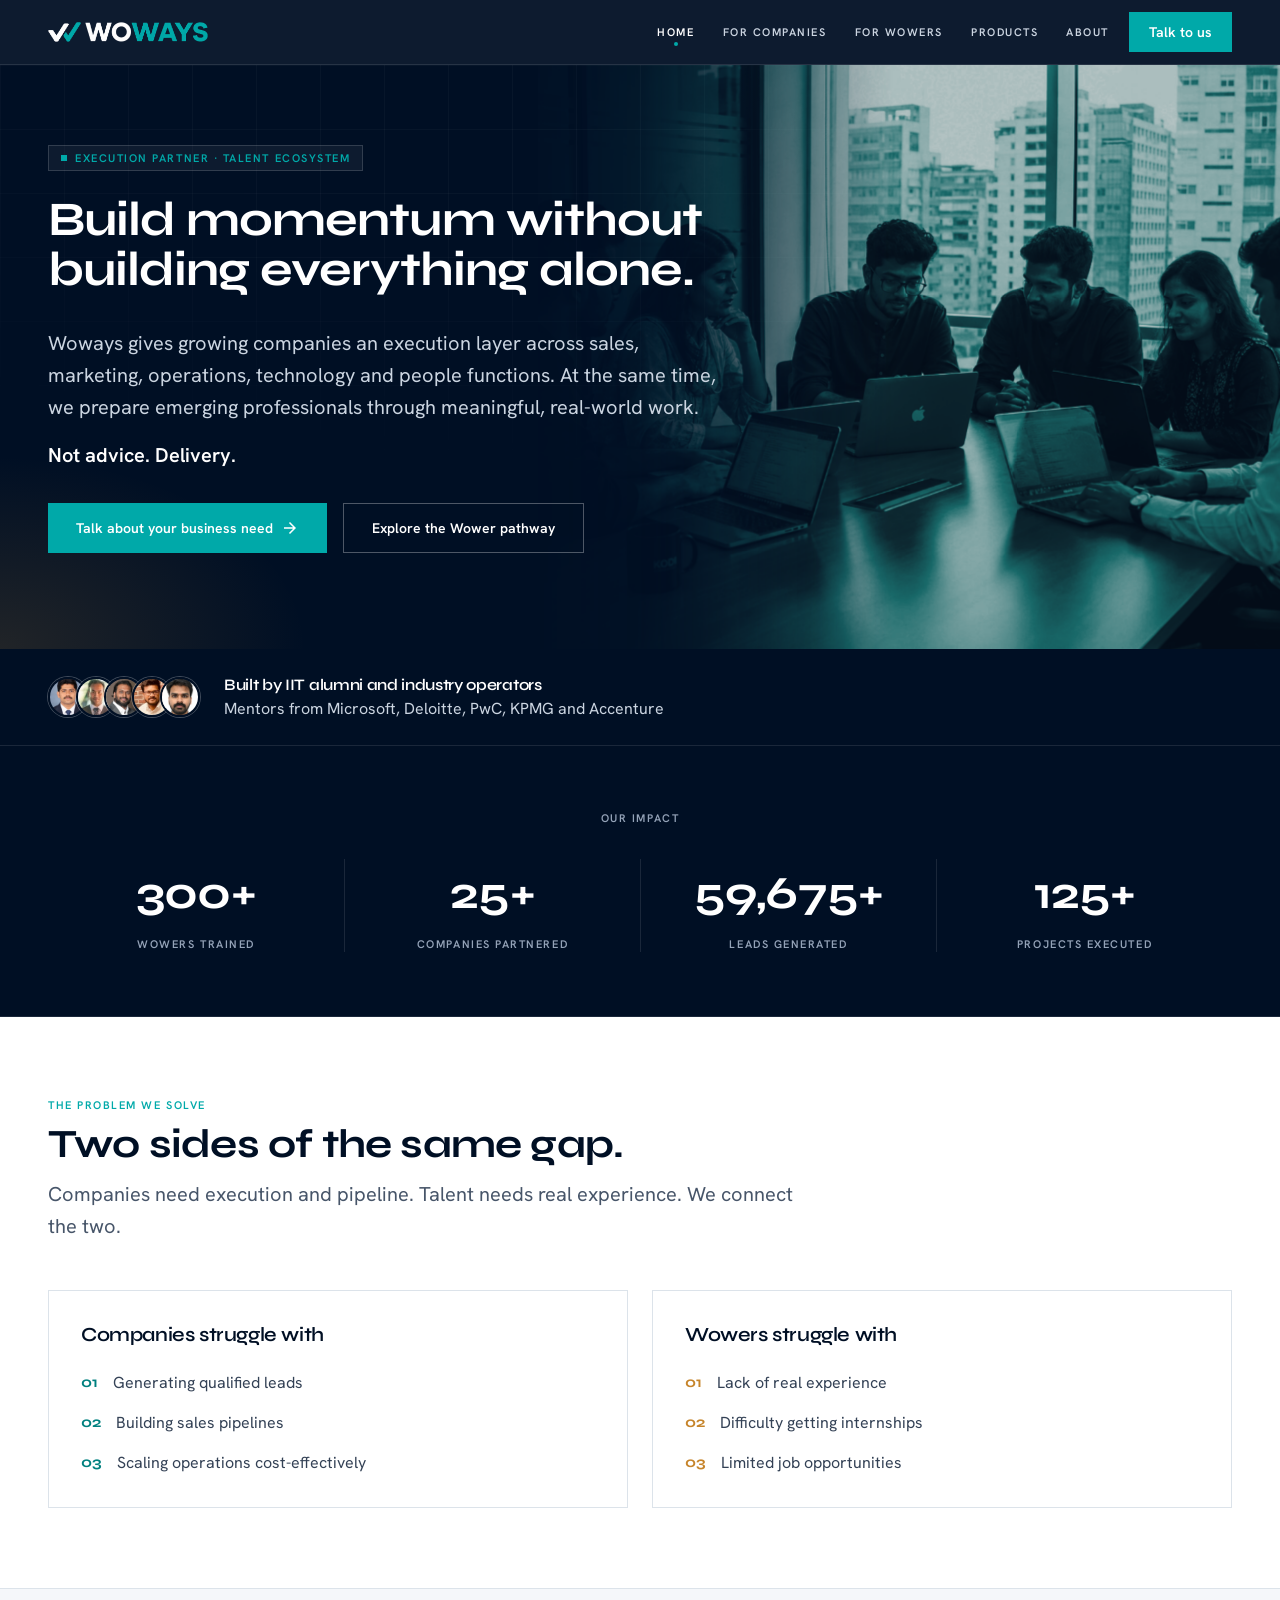
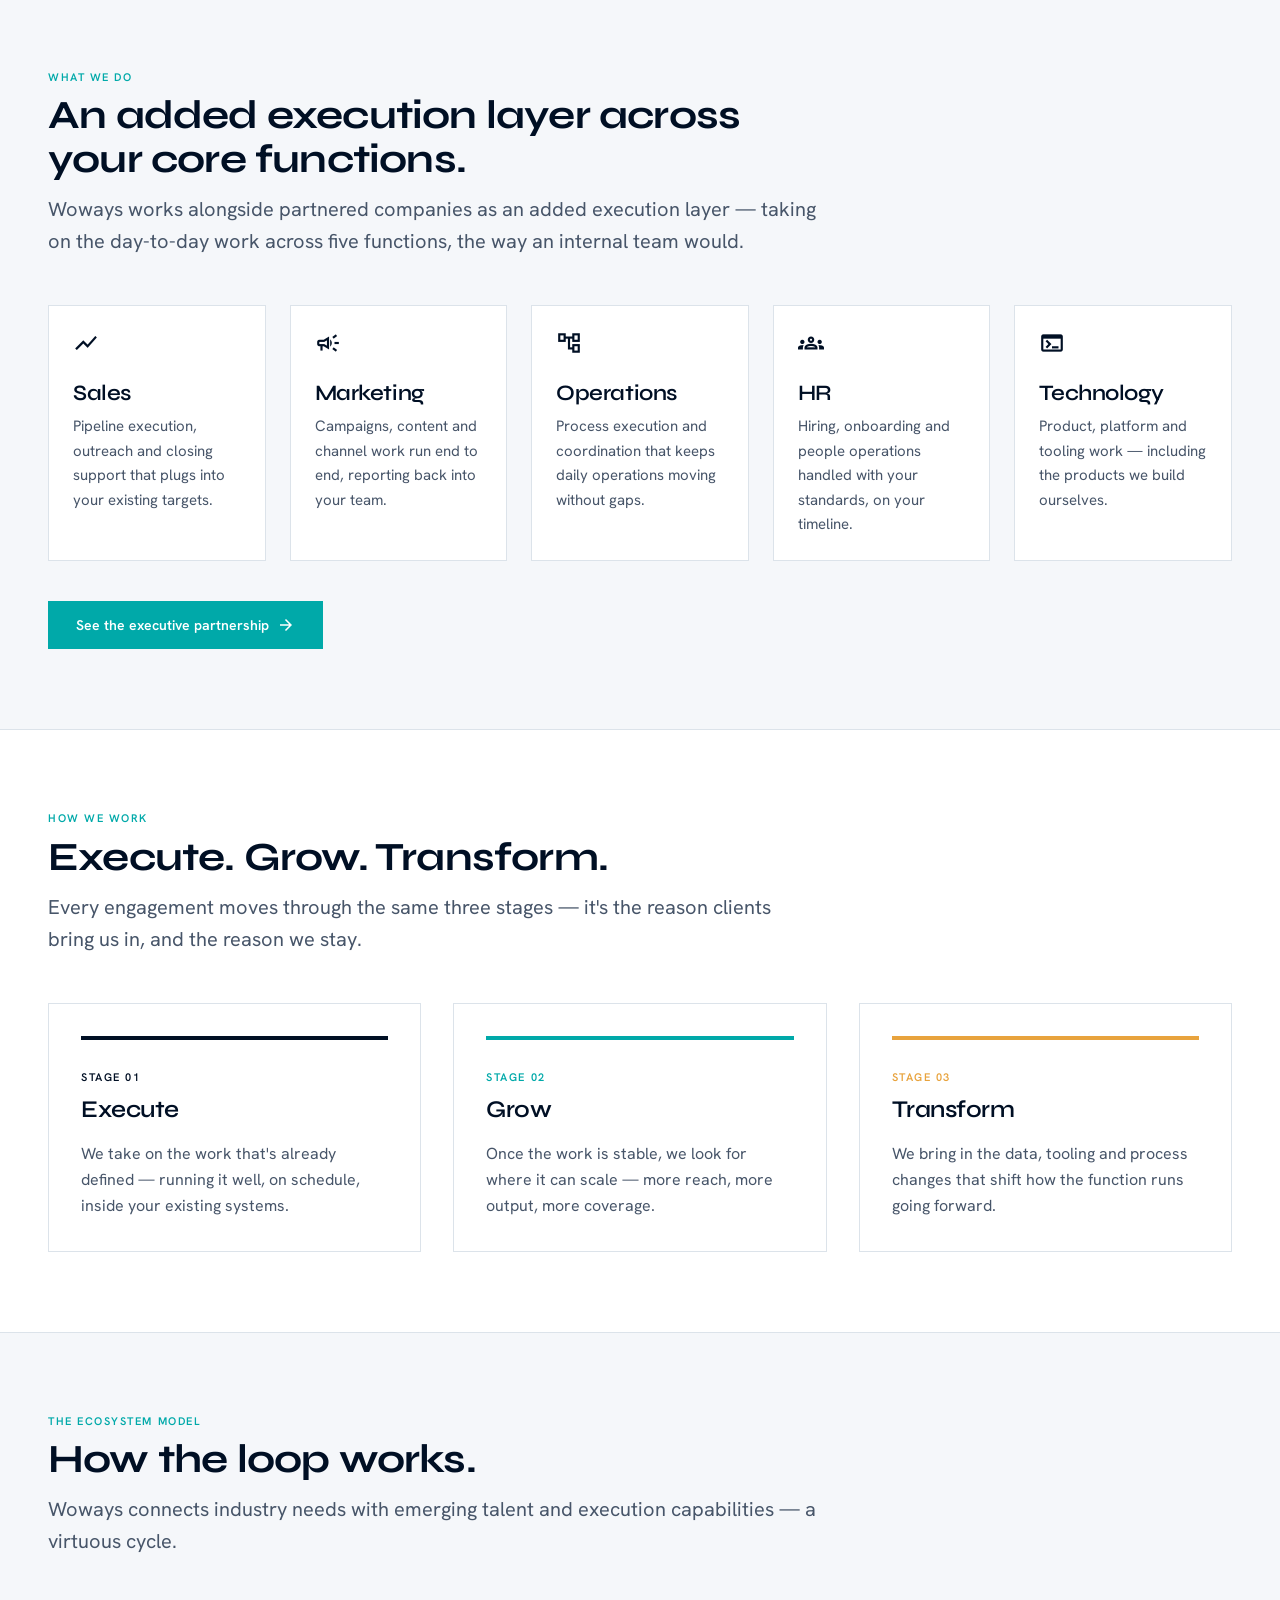
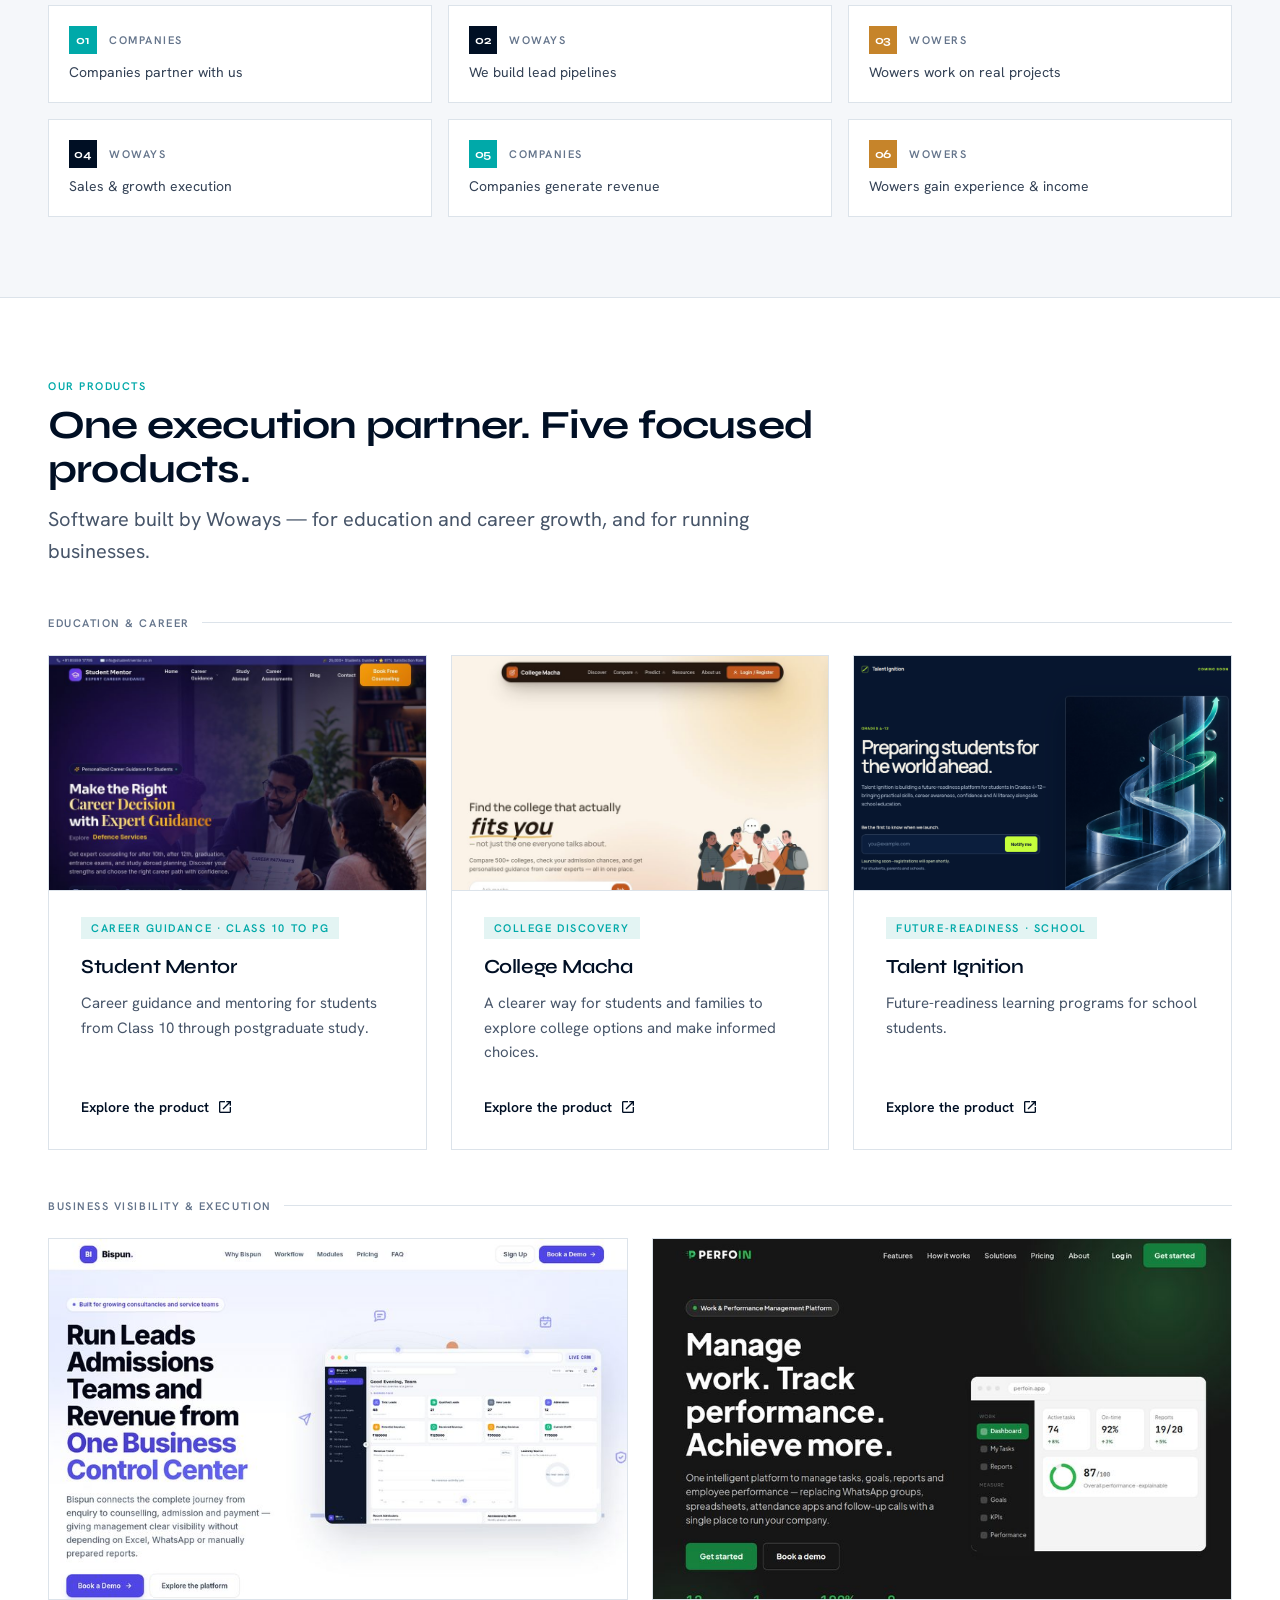
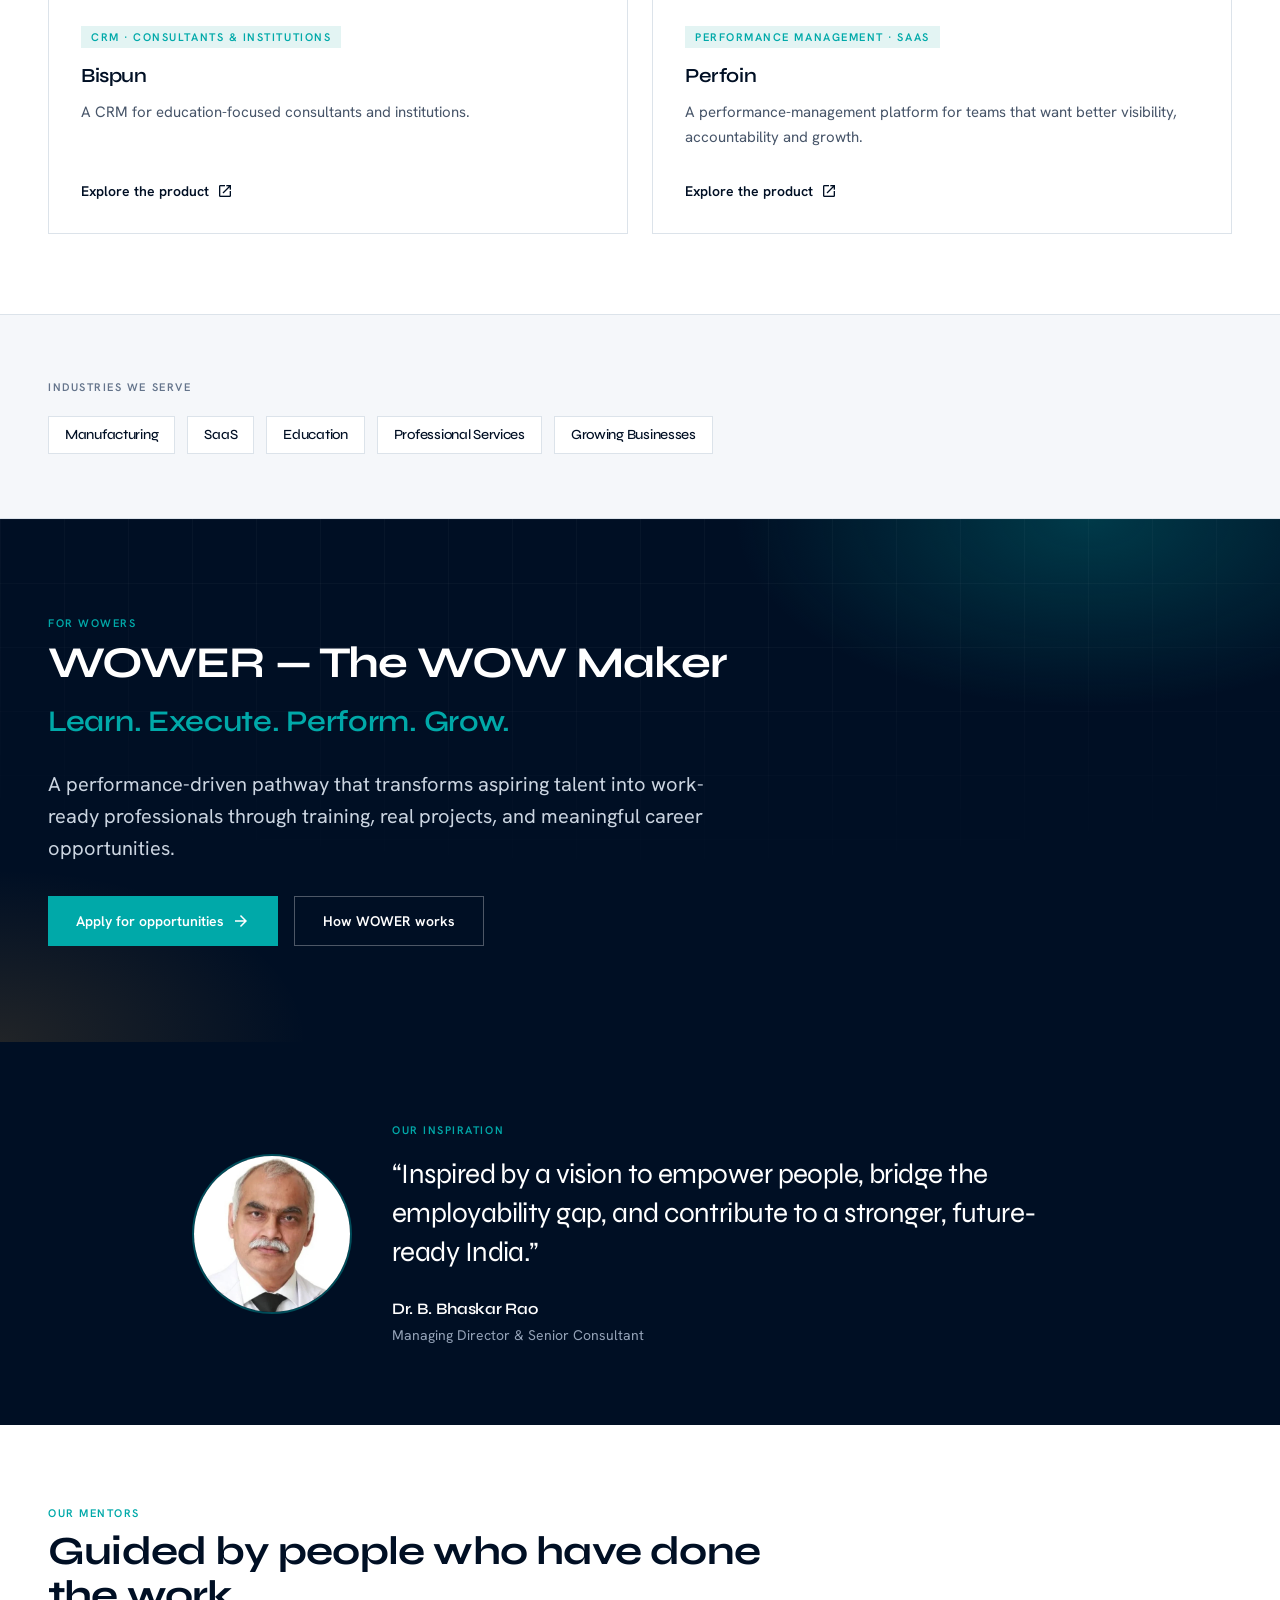
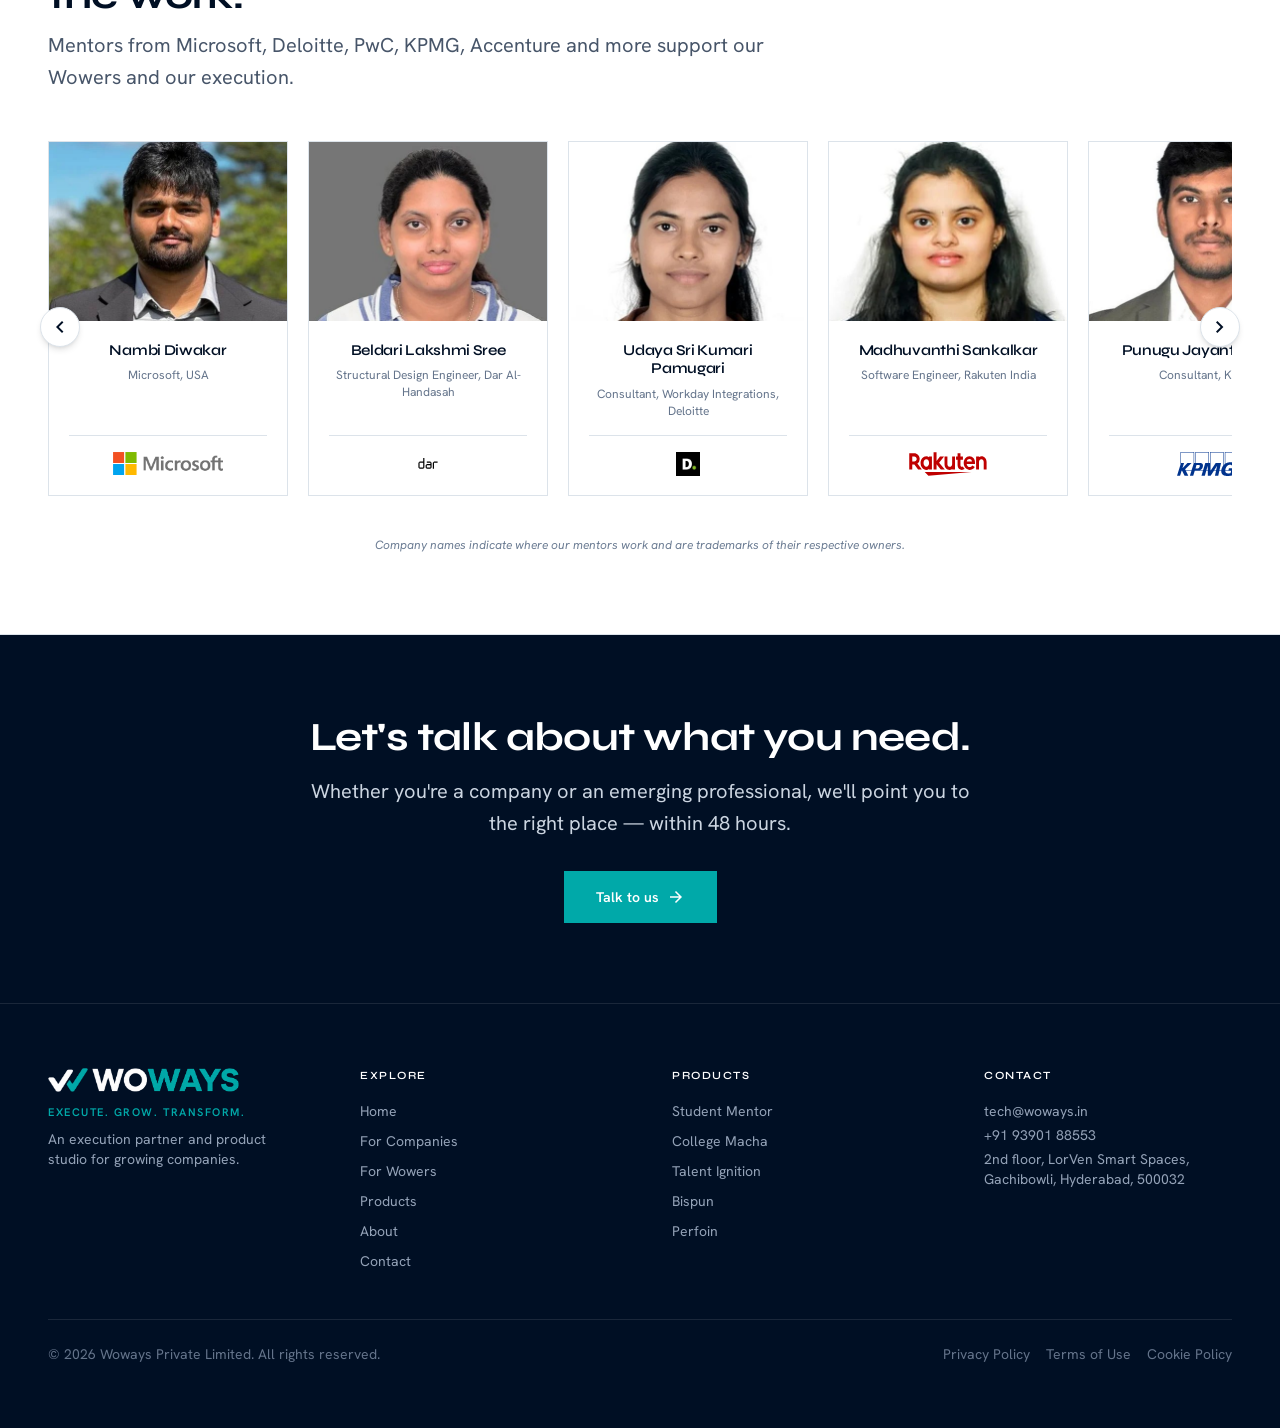
==== commit dc7d8d5e: "Tone down hero photo brightness and blue saturation The teal duotone on the hero cover photos read t" ====
--- a/index.html
+++ b/index.html
@@ -61,4 +61,4 @@
  .glow{background:radial-gradient(46% 60% at 85% 0%,rgba(0,169,169,.28),transparent 60%),radial-gradient(40% 55% at 0% 100%,rgba(232,163,61,.14),transparent 60%)}
  .gridlines{background-image:linear-gradient(rgba(255,255,255,.05) 1px,transparent 1px),linear-gradient(90deg,rgba(255,255,255,.05) 1px,transparent 1px);background-size:64px 64px;-webkit-mask:radial-gradient(120% 90% at 50% 0%,#000 30%,transparent 78%);mask:radial-gradient(120% 90% at 50% 0%,#000 30%,transparent 78%)}
 </style>
-</head><body class="bg-paperBg text-brandNavy antialiased"><a href="#main" class="skip">Skip to content</a><header class="sticky top-0 z-50 bg-brandNavy/95 backdrop-blur border-b border-white/10"><div class="max-w-[1440px] mx-auto px-6 lg:px-12 h-16 flex items-center justify-between"><a href="/" aria-label="Woways — Execute, Grow, Transform" class="flex items-center gap-1 shrink-0"><img src="logo-icon.png" alt="" class="h-5 w-auto"/><img src="logo-word.png" alt="Woways" class="h-5 w-auto"/></a><div class="flex items-center gap-5"><nav class="hidden md:flex items-center gap-5 lg:gap-7" aria-label="Primary"><a class="cap text-white transition-colors relative" href="/" aria-current="page">Home<span class="absolute -bottom-1.5 left-1/2 -translate-x-1/2 w-1 h-1 rounded-full bg-brandTeal"></span></a><a class="cap text-slate-300 hover:text-white transition-colors" href="companies">For Companies</a><a class="cap text-slate-300 hover:text-white transition-colors" href="wowers">For Wowers</a><a class="cap text-slate-300 hover:text-white transition-colors" href="products">Products</a><a class="cap text-slate-300 hover:text-white transition-colors" href="about">About</a></nav><a class="hidden sm:inline-flex items-center bg-brandTeal hover:bg-brandTealDark text-white text-sm font-semibold px-5 py-2.5 transition-colors" href="contact">Talk to us</a><button id="mbtn" class="md:hidden text-white p-2" aria-label="Open menu" aria-expanded="false"><span class="material-symbols-outlined">menu</span></button></div></div><div id="mmenu" class="hidden md:hidden bg-brandNavy border-t border-white/10"><a class="block px-6 py-3 text-slate-200 border-t border-white/10 font-display font-semibold" href="/">Home</a><a class="block px-6 py-3 text-slate-200 border-t border-white/10 font-display font-semibold" href="companies">For Companies</a><a class="block px-6 py-3 text-slate-200 border-t border-white/10 font-display font-semibold" href="wowers">For Wowers</a><a class="block px-6 py-3 text-slate-200 border-t border-white/10 font-display font-semibold" href="products">Products</a><a class="block px-6 py-3 text-slate-200 border-t border-white/10 font-display font-semibold" href="about">About</a><div class="p-4 border-t border-white/10"><a class="block text-center bg-brandTeal hover:bg-brandTealDark text-white text-sm font-semibold px-6 py-3 transition-colors" href="contact">Talk to us</a></div></div></header><main id="main" tabindex="-1"><section class="relative bg-brandNavy text-white overflow-hidden"><div class="absolute inset-0 glow pointer-events-none"></div><div class="absolute inset-0 gridlines opacity-60 pointer-events-none"></div><div class="hidden lg:block absolute top-0 right-0 h-full w-[58%] overflow-hidden herofade" style="animation-delay:.18s"><div data-parallax class="h-full w-full will-change-transform scale-[1.08]"><img src="hero-home.png" alt="A team collaborating around a table in a modern office" loading="eager" class="w-full h-full object-cover object-center" style="-webkit-mask-image:linear-gradient(to right,transparent 0%,rgba(0,0,0,.12) 16%,#000 48%);mask-image:linear-gradient(to right,transparent 0%,rgba(0,0,0,.12) 16%,#000 48%)"/></div></div><div class="relative max-w-[1440px] mx-auto px-6 lg:px-12 pt-12 lg:pt-16 pb-14 lg:pb-20"><div class="max-w-2xl herofade lg:min-h-[440px] flex flex-col justify-center items-start"><div class="inline-flex items-center gap-2 px-3 py-1 bg-white/5 border border-white/15 text-brandTeal cap mb-6"><span class="w-1.5 h-1.5 bg-brandTeal inline-block"></span> Execution partner · Talent ecosystem</div><h1 class="hd1 text-white mb-6 hrise"><span>Build momentum without building everything alone.</span></h1><p class="lead text-slate-300 mb-8">Woways gives growing companies an execution layer across sales, marketing, operations, technology and people functions. At the same time, we prepare emerging professionals through meaningful, real-world work.<br class="hidden sm:block"/><span class="inline-block mt-4 text-white font-semibold">Not advice. Delivery.</span></p><div class="flex flex-wrap gap-4"><a class="bg-brandTeal hover:bg-brandTealDark text-white text-sm font-semibold px-7 py-3.5 transition-colors inline-flex items-center gap-2" href="partnerships#partner-form">Talk about your business need <span class="material-symbols-outlined text-[18px]" aria-hidden="true">arrow_forward</span></a><a class="border border-white/30 hover:border-white hover:bg-white/5 text-white text-sm font-semibold px-7 py-3.5 transition-colors" href="wowers">Explore the Wower pathway</a></div></div><img src="hero-home.png" alt="A team collaborating around a table in a modern office" loading="eager" class="lg:hidden block mt-10 h-60 sm:h-72 object-cover object-center herofade" style="animation-delay:.12s;width:calc(100% + 3rem);margin-left:-1.5rem;margin-right:-1.5rem;-webkit-mask-image:linear-gradient(to bottom,transparent 0%,#000 26%,#000 100%);mask-image:linear-gradient(to bottom,transparent 0%,#000 26%,#000 100%)"/></div></section><section class="bg-brandNavy py-6 border-b border-white/10"><div class="max-w-[1440px] mx-auto px-6 lg:px-12 flex flex-col sm:flex-row items-center sm:items-center gap-4 sm:gap-6 reveal"><div class="flex items-center shrink-0" aria-hidden="true"><img src="m/jagadishwar-reddy.jpg" alt="Jagadishwar Reddy" loading="lazy" class="w-10 h-10 rounded-full object-cover border-2 border-brandNavy ring-1 ring-white/25 -ml-3 first:ml-0"/><img src="m/vihang.jpg" alt="Vihang Gunnam" loading="lazy" class="w-10 h-10 rounded-full object-cover border-2 border-brandNavy ring-1 ring-white/25 -ml-3 first:ml-0"/><img src="m/bhargav-chowdary.jpg" alt="Durga Bhargav Chowdary Kotha" loading="lazy" class="w-10 h-10 rounded-full object-cover border-2 border-brandNavy ring-1 ring-white/25 -ml-3 first:ml-0"/><img src="m/rohit-karre.jpg" alt="Rohit Karre" loading="lazy" class="w-10 h-10 rounded-full object-cover border-2 border-brandNavy ring-1 ring-white/25 -ml-3 first:ml-0"/><img src="m/omkareshwar-boda.jpg" alt="Omkareshwar Boda" loading="lazy" class="w-10 h-10 rounded-full object-cover border-2 border-brandNavy ring-1 ring-white/25 -ml-3 first:ml-0"/></div><div class="text-center sm:text-left"><div class="text-white text-sm md:text-base font-display font-semibold">Built by IIT alumni and industry operators</div><div class="text-slate-300 text-sm md:text-base">Mentors from Microsoft, Deloitte, PwC, KPMG and Accenture</div></div></div></section><section class="bg-brandNavy py-14 lg:py-16 border-b border-white/10"><div class="max-w-[1440px] mx-auto px-6 lg:px-12"><p class="cap text-slate-400 mb-8 text-center reveal">Our impact</p><div class="grid grid-cols-2 md:grid-cols-4 gap-y-8 reveal"><div class="text-center px-2 "><div class="font-display font-bold text-white" style="font-size:clamp(30px,4.6vw,46px);letter-spacing:-0.02em"><span class="countup" data-to="300">300</span>+</div><div class="cap text-slate-400 mt-2">Wowers trained</div></div><div class="text-center px-2 md:border-l md:border-white/10"><div class="font-display font-bold text-white" style="font-size:clamp(30px,4.6vw,46px);letter-spacing:-0.02em"><span class="countup" data-to="25">25</span>+</div><div class="cap text-slate-400 mt-2">Companies partnered</div></div><div class="text-center px-2 md:border-l md:border-white/10"><div class="font-display font-bold text-white" style="font-size:clamp(30px,4.6vw,46px);letter-spacing:-0.02em"><span class="countup" data-to="59675">59,675</span>+</div><div class="cap text-slate-400 mt-2">Leads generated</div></div><div class="text-center px-2 md:border-l md:border-white/10"><div class="font-display font-bold text-white" style="font-size:clamp(30px,4.6vw,46px);letter-spacing:-0.02em"><span class="countup" data-to="125">125</span>+</div><div class="cap text-slate-400 mt-2">Projects executed</div></div></div></div></section><section class="bg-white py-16 lg:py-20 border-b border-borderLine"><div class="max-w-[1440px] mx-auto px-6 lg:px-12"><div class="max-w-3xl mb-12 reveal"><span class="cap text-brandTeal block mb-2">The problem we solve</span><h2 class="hd2 text-brandNavy mb-3">Two sides of the same gap.</h2><p class="lead text-slate-600">Companies need execution and pipeline. Talent needs real experience. We connect the two.</p></div><div class="grid grid-cols-1 md:grid-cols-2 gap-6 reveal"><div class="bg-white border border-borderLine p-8"><h3 class="hd3 text-brandNavy mb-6" style="font-size:20px">Companies struggle with</h3><div class="space-y-4"><div class="flex gap-4 items-start"><span class="font-display font-bold text-brandTealDark shrink-0" style="font-size:15px">01</span><span class="text-slate-700">Generating qualified leads</span></div><div class="flex gap-4 items-start"><span class="font-display font-bold text-brandTealDark shrink-0" style="font-size:15px">02</span><span class="text-slate-700">Building sales pipelines</span></div><div class="flex gap-4 items-start"><span class="font-display font-bold text-brandTealDark shrink-0" style="font-size:15px">03</span><span class="text-slate-700">Scaling operations cost-effectively</span></div></div></div><div class="bg-white border border-borderLine p-8"><h3 class="hd3 text-brandNavy mb-6" style="font-size:20px">Wowers struggle with</h3><div class="space-y-4"><div class="flex gap-4 items-start"><span class="font-display font-bold text-brandOrangeDark shrink-0" style="font-size:15px">01</span><span class="text-slate-700">Lack of real experience</span></div><div class="flex gap-4 items-start"><span class="font-display font-bold text-brandOrangeDark shrink-0" style="font-size:15px">02</span><span class="text-slate-700">Difficulty getting internships</span></div><div class="flex gap-4 items-start"><span class="font-display font-bold text-brandOrangeDark shrink-0" style="font-size:15px">03</span><span class="text-slate-700">Limited job opportunities</span></div></div></div></div></div></section><section class="bg-paperBg py-16 lg:py-20 border-b border-borderLine" id="capabilities"><div class="max-w-[1440px] mx-auto px-6 lg:px-12"><div class="max-w-3xl mb-12 reveal"><span class="cap text-brandTeal block mb-2">What we do</span><h2 class="hd2 text-brandNavy mb-3">An added execution layer across your core functions.</h2><p class="lead text-slate-600">Woways works alongside partnered companies as an added execution layer — taking on the day-to-day work across five functions, the way an internal team would.</p></div><div class="grid grid-cols-1 md:grid-cols-3 lg:grid-cols-5 gap-6 stagger reveal"><div class="bg-white border border-borderLine p-6 card-lift group"><span class="material-symbols-outlined text-[26px] text-brandNavy group-hover:text-brandTeal transition-colors mb-6 block" aria-hidden="true">show_chart</span><h3 class="hd3 text-brandNavy mb-2">Sales</h3><p class="text-[15px] leading-relaxed text-slate-600 leading-relaxed">Pipeline execution, outreach and closing support that plugs into your existing targets.</p></div><div class="bg-white border border-borderLine p-6 card-lift group"><span class="material-symbols-outlined text-[26px] text-brandNavy group-hover:text-brandTeal transition-colors mb-6 block" aria-hidden="true">campaign</span><h3 class="hd3 text-brandNavy mb-2">Marketing</h3><p class="text-[15px] leading-relaxed text-slate-600 leading-relaxed">Campaigns, content and channel work run end to end, reporting back into your team.</p></div><div class="bg-white border border-borderLine p-6 card-lift group"><span class="material-symbols-outlined text-[26px] text-brandNavy group-hover:text-brandTeal transition-colors mb-6 block" aria-hidden="true">account_tree</span><h3 class="hd3 text-brandNavy mb-2">Operations</h3><p class="text-[15px] leading-relaxed text-slate-600 leading-relaxed">Process execution and coordination that keeps daily operations moving without gaps.</p></div><div class="bg-white border border-borderLine p-6 card-lift group"><span class="material-symbols-outlined text-[26px] text-brandNavy group-hover:text-brandTeal transition-colors mb-6 block" aria-hidden="true">groups</span><h3 class="hd3 text-brandNavy mb-2">HR</h3><p class="text-[15px] leading-relaxed text-slate-600 leading-relaxed">Hiring, onboarding and people operations handled with your standards, on your timeline.</p></div><div class="bg-white border border-borderLine p-6 card-lift group"><span class="material-symbols-outlined text-[26px] text-brandNavy group-hover:text-brandTeal transition-colors mb-6 block" aria-hidden="true">terminal</span><h3 class="hd3 text-brandNavy mb-2">Technology</h3><p class="text-[15px] leading-relaxed text-slate-600 leading-relaxed">Product, platform and tooling work — including the products we build ourselves.</p></div></div><div class="mt-10 reveal"><a class="inline-flex items-center gap-2 bg-brandTeal hover:bg-brandTealDark text-white text-sm font-semibold px-7 py-3.5 transition-colors grp" href="companies">See the executive partnership <span class="material-symbols-outlined text-[18px] arrow-move" aria-hidden="true">arrow_forward</span></a></div></div></section><section class="bg-white py-16 lg:py-20 border-b border-borderLine" id="how"><div class="max-w-[1440px] mx-auto px-6 lg:px-12"><div class="max-w-3xl mb-12 reveal"><span class="cap text-brandTeal block mb-2">How we work</span><h2 class="hd2 text-brandNavy mb-3">Execute. Grow. Transform.</h2><p class="lead text-slate-600">Every engagement moves through the same three stages — it's the reason clients bring us in, and the reason we stay.</p></div><div class="grid grid-cols-1 md:grid-cols-3 gap-8 stagger reveal"><div class="border border-borderLine p-8 bg-white card-lift"><div class="w-full h-1 bg-brandNavy mb-6"></div><span class="cap text-brandNavy font-bold">STAGE 01</span><h3 class="hd3 text-brandNavy mt-2 mb-4" style="font-size:24px">Execute</h3><p class="text-slate-600 leading-relaxed">We take on the work that's already defined — running it well, on schedule, inside your existing systems.</p></div><div class="border border-borderLine p-8 bg-white card-lift"><div class="w-full h-1 bg-brandTeal mb-6"></div><span class="cap text-brandTeal font-bold">STAGE 02</span><h3 class="hd3 text-brandNavy mt-2 mb-4" style="font-size:24px">Grow</h3><p class="text-slate-600 leading-relaxed">Once the work is stable, we look for where it can scale — more reach, more output, more coverage.</p></div><div class="border border-borderLine p-8 bg-white card-lift"><div class="w-full h-1 bg-brandOrange mb-6"></div><span class="cap text-brandOrange font-bold">STAGE 03</span><h3 class="hd3 text-brandNavy mt-2 mb-4" style="font-size:24px">Transform</h3><p class="text-slate-600 leading-relaxed">We bring in the data, tooling and process changes that shift how the function runs going forward.</p></div></div></div></section><section class="bg-paperBg py-16 lg:py-20 border-b border-borderLine"><div class="max-w-[1440px] mx-auto px-6 lg:px-12"><div class="max-w-3xl mb-12 reveal"><span class="cap text-brandTeal block mb-2">The ecosystem model</span><h2 class="hd2 text-brandNavy mb-3">How the loop works.</h2><p class="lead text-slate-600">Woways connects industry needs with emerging talent and execution capabilities — a virtuous cycle.</p></div><div class="grid grid-cols-1 sm:grid-cols-2 lg:grid-cols-3 gap-4 stagger reveal"><div class="bg-white border border-borderLine p-5 card-lift"><div class="flex items-center gap-3 mb-2"><span class="w-7 h-7 bg-brandTeal text-white grid place-items-center font-display font-bold text-xs shrink-0">01</span><span class="cap text-slate-500">Companies</span></div><p class="text-slate-700 text-sm">Companies partner with us</p></div><div class="bg-white border border-borderLine p-5 card-lift"><div class="flex items-center gap-3 mb-2"><span class="w-7 h-7 bg-brandNavy text-white grid place-items-center font-display font-bold text-xs shrink-0">02</span><span class="cap text-slate-500">Woways</span></div><p class="text-slate-700 text-sm">We build lead pipelines</p></div><div class="bg-white border border-borderLine p-5 card-lift"><div class="flex items-center gap-3 mb-2"><span class="w-7 h-7 bg-brandOrangeDark text-white grid place-items-center font-display font-bold text-xs shrink-0">03</span><span class="cap text-slate-500">Wowers</span></div><p class="text-slate-700 text-sm">Wowers work on real projects</p></div><div class="bg-white border border-borderLine p-5 card-lift"><div class="flex items-center gap-3 mb-2"><span class="w-7 h-7 bg-brandNavy text-white grid place-items-center font-display font-bold text-xs shrink-0">04</span><span class="cap text-slate-500">Woways</span></div><p class="text-slate-700 text-sm">Sales & growth execution</p></div><div class="bg-white border border-borderLine p-5 card-lift"><div class="flex items-center gap-3 mb-2"><span class="w-7 h-7 bg-brandTeal text-white grid place-items-center font-display font-bold text-xs shrink-0">05</span><span class="cap text-slate-500">Companies</span></div><p class="text-slate-700 text-sm">Companies generate revenue</p></div><div class="bg-white border border-borderLine p-5 card-lift"><div class="flex items-center gap-3 mb-2"><span class="w-7 h-7 bg-brandOrangeDark text-white grid place-items-center font-display font-bold text-xs shrink-0">06</span><span class="cap text-slate-500">Wowers</span></div><p class="text-slate-700 text-sm">Wowers gain experience & income</p></div></div></div></section><section class="bg-white py-16 lg:py-20 border-b border-borderLine" id="products"><div class="max-w-[1440px] mx-auto px-6 lg:px-12"><div class="max-w-3xl mb-12 reveal"><span class="cap text-brandTeal block mb-2">Our products</span><h2 class="hd2 text-brandNavy mb-3">One execution partner. Five focused products.</h2><p class="lead text-slate-600">Software built by Woways — for education and career growth, and for running businesses.</p></div><div class="flex items-center gap-3 mb-6 reveal"><span class="cap text-slate-500">Education &amp; Career</span><div class="h-px bg-borderLine flex-1"></div></div><div class="grid grid-cols-1 md:grid-cols-3 gap-6 stagger reveal"><a class="bg-white border border-borderLine p-8 card-lift grp flex flex-col justify-between hover:border-brandNavy overflow-hidden" href="https://studentmentor.co.in" target="_blank" rel="noopener noreferrer"><div><div class="aspect-[16/10] overflow-hidden -mx-8 -mt-8 mb-6 border-b border-borderLine"><img src="shot-studentmentor.jpg" alt="Student Mentor preview" loading="lazy" class="w-full h-full object-cover object-top"/></div><span class="cap text-brandTeal bg-brandTealTint px-2.5 py-1">Career guidance · Class 10 to PG</span><h3 class="hd3 text-brandNavy mt-4 mb-3" style="font-size:20px">Student Mentor</h3><p class="text-[15px] leading-relaxed text-slate-600 leading-relaxed mb-8">Career guidance and mentoring for students from Class 10 through postgraduate study.</p></div><span class="inline-flex items-center gap-2 text-sm font-semibold text-brandNavy">Explore the product <span class="material-symbols-outlined text-[16px] arrow-move" aria-hidden="true">open_in_new</span></span></a><a class="bg-white border border-borderLine p-8 card-lift grp flex flex-col justify-between hover:border-brandNavy overflow-hidden" href="https://collegemacha.com" target="_blank" rel="noopener noreferrer"><div><div class="aspect-[16/10] overflow-hidden -mx-8 -mt-8 mb-6 border-b border-borderLine"><img src="shot-collegemacha.jpg" alt="College Macha preview" loading="lazy" class="w-full h-full object-cover object-top"/></div><span class="cap text-brandTeal bg-brandTealTint px-2.5 py-1">College discovery</span><h3 class="hd3 text-brandNavy mt-4 mb-3" style="font-size:20px">College Macha</h3><p class="text-[15px] leading-relaxed text-slate-600 leading-relaxed mb-8">A clearer way for students and families to explore college options and make informed choices.</p></div><span class="inline-flex items-center gap-2 text-sm font-semibold text-brandNavy">Explore the product <span class="material-symbols-outlined text-[16px] arrow-move" aria-hidden="true">open_in_new</span></span></a><a class="bg-white border border-borderLine p-8 card-lift grp flex flex-col justify-between hover:border-brandNavy overflow-hidden" href="https://talentignition.in" target="_blank" rel="noopener noreferrer"><div><div class="aspect-[16/10] overflow-hidden -mx-8 -mt-8 mb-6 border-b border-borderLine"><img src="shot-talentignition.jpg" alt="Talent Ignition preview" loading="lazy" class="w-full h-full object-cover object-top"/></div><span class="cap text-brandTeal bg-brandTealTint px-2.5 py-1">Future-readiness · School</span><h3 class="hd3 text-brandNavy mt-4 mb-3" style="font-size:20px">Talent Ignition</h3><p class="text-[15px] leading-relaxed text-slate-600 leading-relaxed mb-8">Future-readiness learning programs for school students.</p></div><span class="inline-flex items-center gap-2 text-sm font-semibold text-brandNavy">Explore the product <span class="material-symbols-outlined text-[16px] arrow-move" aria-hidden="true">open_in_new</span></span></a></div><div class="flex items-center gap-3 mb-6 mt-12 reveal"><span class="cap text-slate-500">Business Visibility &amp; Execution</span><div class="h-px bg-borderLine flex-1"></div></div><div class="grid grid-cols-1 md:grid-cols-2 gap-6 stagger reveal"><a class="bg-white border border-borderLine p-8 card-lift grp flex flex-col justify-between hover:border-brandNavy overflow-hidden" href="https://bispun.com" target="_blank" rel="noopener noreferrer"><div><div class="aspect-[16/10] overflow-hidden -mx-8 -mt-8 mb-6 border-b border-borderLine"><img src="shot-bispun.jpg" alt="Bispun preview" loading="lazy" class="w-full h-full object-cover object-top"/></div><span class="cap text-brandTeal bg-brandTealTint px-2.5 py-1">CRM · consultants & institutions</span><h3 class="hd3 text-brandNavy mt-4 mb-3" style="font-size:20px">Bispun</h3><p class="text-[15px] leading-relaxed text-slate-600 leading-relaxed mb-8">A CRM for education-focused consultants and institutions.</p></div><span class="inline-flex items-center gap-2 text-sm font-semibold text-brandNavy">Explore the product <span class="material-symbols-outlined text-[16px] arrow-move" aria-hidden="true">open_in_new</span></span></a><a class="bg-white border border-borderLine p-8 card-lift grp flex flex-col justify-between hover:border-brandNavy overflow-hidden" href="https://woways-site.vercel.app" target="_blank" rel="noopener noreferrer"><div><div class="aspect-[16/10] overflow-hidden -mx-8 -mt-8 mb-6 border-b border-borderLine"><img src="shot-performance.jpg" alt="Perfoin preview" loading="lazy" class="w-full h-full object-cover object-top"/></div><span class="cap text-brandTeal bg-brandTealTint px-2.5 py-1">Performance management · SaaS</span><h3 class="hd3 text-brandNavy mt-4 mb-3" style="font-size:20px">Perfoin</h3><p class="text-[15px] leading-relaxed text-slate-600 leading-relaxed mb-8">A performance-management platform for teams that want better visibility, accountability and growth.</p></div><span class="inline-flex items-center gap-2 text-sm font-semibold text-brandNavy">Explore the product <span class="material-symbols-outlined text-[16px] arrow-move" aria-hidden="true">open_in_new</span></span></a></div></div></section><section class="bg-paperBg py-16 border-b border-borderLine"><div class="max-w-[1440px] mx-auto px-6 lg:px-12"><p class="cap text-slate-500 mb-5 reveal">Industries we serve</p><div class="flex flex-wrap gap-3 stagger reveal"><span class="px-4 py-2 bg-white border border-borderLine text-sm font-display font-medium text-brandNavy card-lift">Manufacturing</span><span class="px-4 py-2 bg-white border border-borderLine text-sm font-display font-medium text-brandNavy card-lift">SaaS</span><span class="px-4 py-2 bg-white border border-borderLine text-sm font-display font-medium text-brandNavy card-lift">Education</span><span class="px-4 py-2 bg-white border border-borderLine text-sm font-display font-medium text-brandNavy card-lift">Professional Services</span><span class="px-4 py-2 bg-white border border-borderLine text-sm font-display font-medium text-brandNavy card-lift">Growing Businesses</span></div></div></section><section class="relative bg-brandNavy text-white overflow-hidden"><div class="absolute inset-0 glow pointer-events-none"></div><div class="absolute inset-0 gridlines opacity-60 pointer-events-none"></div><div class="relative max-w-[1440px] mx-auto px-6 lg:px-12 py-16 lg:py-24"><div class="max-w-3xl reveal"><span class="cap text-brandTeal block mb-2">For Wowers</span><h2 class="hd2 text-white mb-3" style="font-size:clamp(28px,4vw,44px)">WOWER — The WOW Maker</h2><p class="font-display font-semibold text-brandTeal mb-6" style="font-size:clamp(20px,2.8vw,30px);letter-spacing:-0.01em">Learn. Execute. Perform. Grow.</p><p class="lead text-slate-300 mb-8 max-w-2xl">A performance-driven pathway that transforms aspiring talent into work-ready professionals through training, real projects, and meaningful career opportunities.</p><div class="flex flex-wrap gap-4"><a class="inline-flex items-center gap-2 bg-brandTeal hover:bg-brandTealDark text-white text-sm font-semibold px-7 py-3.5 transition-colors" href="internships#apply-form">Apply for opportunities <span class="material-symbols-outlined text-[18px]" aria-hidden="true">arrow_forward</span></a><a class="inline-flex items-center gap-2 border border-white/30 hover:border-white hover:bg-white/5 text-white text-sm font-semibold px-7 py-3.5 transition-colors" href="wowers#pathway">How WOWER works</a></div></div></div></section><section class="bg-brandNavy py-16 lg:py-20"><div class="max-w-[1440px] mx-auto px-6 lg:px-12"><div class="max-w-4xl mx-auto grid grid-cols-1 md:grid-cols-[auto_1fr] gap-8 md:gap-10 items-center reveal"><img src="m/bhaskar-rao.jpg" alt="Dr. B. Bhaskar Rao" loading="lazy" class="w-32 h-32 md:w-40 md:h-40 rounded-full object-cover object-top border-2 border-brandTeal/40 mx-auto"/><div class="text-center md:text-left"><span class="cap text-brandTeal block mb-4">Our inspiration</span><p class="font-display text-white" style="font-size:clamp(20px,2.8vw,28px);line-height:1.4;letter-spacing:-0.02em">“Inspired by a vision to empower people, bridge the employability gap, and contribute to a stronger, future-ready India.”</p><div class="mt-6"><div class="font-display font-semibold text-white">Dr. B. Bhaskar Rao</div><div class="text-sm text-slate-400 mt-1">Managing Director &amp; Senior Consultant</div></div></div></div></div></section><section class="bg-white py-16 lg:py-20 border-b border-borderLine"><div class="max-w-[1440px] mx-auto px-6 lg:px-12"><div class="max-w-3xl mb-12 reveal"><span class="cap text-brandTeal block mb-2">Our mentors</span><h2 class="hd2 text-brandNavy mb-3">Guided by people who have done the work.</h2><p class="lead text-slate-600">Mentors from Microsoft, Deloitte, PwC, KPMG, Accenture and more support our Wowers and our execution.</p></div><div class="relative reveal"><button type="button" aria-label="Previous mentors" onclick="document.getElementById('mscroll').scrollBy({left:-520,behavior:'smooth'})" class="absolute left-0 lg:-left-2 top-1/2 -translate-y-1/2 z-10 w-10 h-10 rounded-full bg-white border border-borderLine shadow-md grid place-items-center text-brandNavy hover:bg-brandNavy hover:text-white transition-colors"><span class="material-symbols-outlined" aria-hidden="true">chevron_left</span></button><button type="button" aria-label="Next mentors" onclick="document.getElementById('mscroll').scrollBy({left:520,behavior:'smooth'})" class="absolute right-0 lg:-right-2 top-1/2 -translate-y-1/2 z-10 w-10 h-10 rounded-full bg-white border border-borderLine shadow-md grid place-items-center text-brandNavy hover:bg-brandNavy hover:text-white transition-colors"><span class="material-symbols-outlined" aria-hidden="true">chevron_right</span></button><div id="mscroll" class="flex gap-5 overflow-x-auto snap-x scroll-smooth pb-4 px-1 [scrollbar-width:none] [-ms-overflow-style:none]" style="scrollbar-width:none"><div class="snap-start shrink-0 w-[240px] bg-white border border-borderLine card-lift overflow-hidden flex flex-col"><div class="aspect-[4/3] overflow-hidden bg-paperDim"><img src="m/nambi-diwakar.jpg" alt="Nambi Diwakar" loading="lazy" class="w-full h-full object-cover object-top"/></div><div class="p-5 text-center flex-1 flex flex-col"><div class="font-display font-semibold text-brandNavy text-[15px] leading-tight">Nambi Diwakar</div><div class="text-xs text-slate-500 mt-2 leading-snug flex-1">Microsoft, USA</div><div class="mt-4 pt-4 border-t border-borderLine flex items-center justify-center h-10"><img src="m/org-microsoft.png" alt="Microsoft" loading="lazy" class="max-h-6 max-w-[110px] w-auto object-contain"/></div></div></div><div class="snap-start shrink-0 w-[240px] bg-white border border-borderLine card-lift overflow-hidden flex flex-col"><div class="aspect-[4/3] overflow-hidden bg-paperDim"><img src="m/lakshmi-sree.jpg" alt="Beldari Lakshmi Sree" loading="lazy" class="w-full h-full object-cover object-top"/></div><div class="p-5 text-center flex-1 flex flex-col"><div class="font-display font-semibold text-brandNavy text-[15px] leading-tight">Beldari Lakshmi Sree</div><div class="text-xs text-slate-500 mt-2 leading-snug flex-1">Structural Design Engineer, Dar Al-Handasah</div><div class="mt-4 pt-4 border-t border-borderLine flex items-center justify-center h-10"><img src="m/org-dar-al-handasah.svg" alt="Dar Al-Handasah" loading="lazy" class="max-h-6 max-w-[110px] w-auto object-contain"/></div></div></div><div class="snap-start shrink-0 w-[240px] bg-white border border-borderLine card-lift overflow-hidden flex flex-col"><div class="aspect-[4/3] overflow-hidden bg-paperDim"><img src="m/udaya-sri.jpg" alt="Udaya Sri Kumari Pamugari" loading="lazy" class="w-full h-full object-cover object-top"/></div><div class="p-5 text-center flex-1 flex flex-col"><div class="font-display font-semibold text-brandNavy text-[15px] leading-tight">Udaya Sri Kumari Pamugari</div><div class="text-xs text-slate-500 mt-2 leading-snug flex-1">Consultant, Workday Integrations, Deloitte</div><div class="mt-4 pt-4 border-t border-borderLine flex items-center justify-center h-10"><img src="m/org-deloitte.png" alt="Deloitte" loading="lazy" class="max-h-6 max-w-[110px] w-auto object-contain"/></div></div></div><div class="snap-start shrink-0 w-[240px] bg-white border border-borderLine card-lift overflow-hidden flex flex-col"><div class="aspect-[4/3] overflow-hidden bg-paperDim"><img src="m/madhuvanthi.jpg" alt="Madhuvanthi Sankalkar" loading="lazy" class="w-full h-full object-cover object-top"/></div><div class="p-5 text-center flex-1 flex flex-col"><div class="font-display font-semibold text-brandNavy text-[15px] leading-tight">Madhuvanthi Sankalkar</div><div class="text-xs text-slate-500 mt-2 leading-snug flex-1">Software Engineer, Rakuten India</div><div class="mt-4 pt-4 border-t border-borderLine flex items-center justify-center h-10"><img src="m/org-rakuten.svg" alt="Rakuten" loading="lazy" class="max-h-6 max-w-[110px] w-auto object-contain"/></div></div></div><div class="snap-start shrink-0 w-[240px] bg-white border border-borderLine card-lift overflow-hidden flex flex-col"><div class="aspect-[4/3] overflow-hidden bg-paperDim"><img src="m/jayanth-reddy.jpg" alt="Punugu Jayanth Reddy" loading="lazy" class="w-full h-full object-cover object-top"/></div><div class="p-5 text-center flex-1 flex flex-col"><div class="font-display font-semibold text-brandNavy text-[15px] leading-tight">Punugu Jayanth Reddy</div><div class="text-xs text-slate-500 mt-2 leading-snug flex-1">Consultant, KPMG</div><div class="mt-4 pt-4 border-t border-borderLine flex items-center justify-center h-10"><img src="m/org-kpmg.svg" alt="KPMG" loading="lazy" class="max-h-6 max-w-[110px] w-auto object-contain"/></div></div></div><div class="snap-start shrink-0 w-[240px] bg-white border border-borderLine card-lift overflow-hidden flex flex-col"><div class="aspect-[4/3] overflow-hidden bg-paperDim"><img src="m/rishitha-reddy.jpg" alt="Rishitha Reddy Guddeti" loading="lazy" class="w-full h-full object-cover object-top"/></div><div class="p-5 text-center flex-1 flex flex-col"><div class="font-display font-semibold text-brandNavy text-[15px] leading-tight">Rishitha Reddy Guddeti</div><div class="text-xs text-slate-500 mt-2 leading-snug flex-1">Quality Engineering Analyst, Accenture</div><div class="mt-4 pt-4 border-t border-borderLine flex items-center justify-center h-10"><img src="m/org-accenture.svg" alt="Accenture" loading="lazy" class="max-h-6 max-w-[110px] w-auto object-contain"/></div></div></div><div class="snap-start shrink-0 w-[240px] bg-white border border-borderLine card-lift overflow-hidden flex flex-col"><div class="aspect-[4/3] overflow-hidden bg-paperDim"><img src="m/bhargav-reddy.jpg" alt="Bhargav Reddy Perugu" loading="lazy" class="w-full h-full object-cover object-top"/></div><div class="p-5 text-center flex-1 flex flex-col"><div class="font-display font-semibold text-brandNavy text-[15px] leading-tight">Bhargav Reddy Perugu</div><div class="text-xs text-slate-500 mt-2 leading-snug flex-1">AML Analyst, PwC</div><div class="mt-4 pt-4 border-t border-borderLine flex items-center justify-center h-10"><img src="m/org-pwc.svg" alt="PwC" loading="lazy" class="max-h-6 max-w-[110px] w-auto object-contain"/></div></div></div><div class="snap-start shrink-0 w-[240px] bg-white border border-borderLine card-lift overflow-hidden flex flex-col"><div class="aspect-[4/3] overflow-hidden bg-paperDim"><img src="m/jagadishwar-reddy.jpg" alt="Jagadishwar Reddy" loading="lazy" class="w-full h-full object-cover object-top"/></div><div class="p-5 text-center flex-1 flex flex-col"><div class="font-display font-semibold text-brandNavy text-[15px] leading-tight">Jagadishwar Reddy</div><div class="text-xs text-slate-500 mt-2 leading-snug flex-1">Curriculum Coordinator & Educator</div><div class="mt-4 pt-4 border-t border-borderLine flex items-center justify-center h-10"><span class="cap text-slate-400">Educator</span></div></div></div><div class="snap-start shrink-0 w-[240px] bg-white border border-borderLine card-lift overflow-hidden flex flex-col"><div class="aspect-[4/3] overflow-hidden bg-paperDim"><img src="m/sarath-yemma.jpg" alt="Sarath Chandra Reddy Yemma" loading="lazy" class="w-full h-full object-cover object-top"/></div><div class="p-5 text-center flex-1 flex flex-col"><div class="font-display font-semibold text-brandNavy text-[15px] leading-tight">Sarath Chandra Reddy Yemma</div><div class="text-xs text-slate-500 mt-2 leading-snug flex-1">Verizon Data Services</div><div class="mt-4 pt-4 border-t border-borderLine flex items-center justify-center h-10"><img src="m/org-verizon.svg" alt="Verizon" loading="lazy" class="max-h-6 max-w-[110px] w-auto object-contain"/></div></div></div><div class="snap-start shrink-0 w-[240px] bg-white border border-borderLine card-lift overflow-hidden flex flex-col"><div class="aspect-[4/3] overflow-hidden bg-paperDim"><img src="m/wilson-teja.jpg" alt="Wilson Teja" loading="lazy" class="w-full h-full object-cover object-top"/></div><div class="p-5 text-center flex-1 flex flex-col"><div class="font-display font-semibold text-brandNavy text-[15px] leading-tight">Wilson Teja</div><div class="text-xs text-slate-500 mt-2 leading-snug flex-1">FWAI, India</div><div class="mt-4 pt-4 border-t border-borderLine flex items-center justify-center h-10"><img src="m/org-fwai.png" alt="FWAI" loading="lazy" class="max-h-6 max-w-[110px] w-auto object-contain"/></div></div></div><div class="snap-start shrink-0 w-[240px] bg-white border border-borderLine card-lift overflow-hidden flex flex-col"><div class="aspect-[4/3] overflow-hidden bg-paperDim"><img src="m/vihang.jpg" alt="Vihang Gunnam" loading="lazy" class="w-full h-full object-cover object-top"/></div><div class="p-5 text-center flex-1 flex flex-col"><div class="font-display font-semibold text-brandNavy text-[15px] leading-tight">Vihang Gunnam</div><div class="text-xs text-slate-500 mt-2 leading-snug flex-1">Founder & Director, Prakara Learning</div><div class="mt-4 pt-4 border-t border-borderLine flex items-center justify-center h-10"><img src="m/org-prakara-learning.png" alt="Prakara Learning" loading="lazy" class="max-h-6 max-w-[110px] w-auto object-contain"/></div></div></div><div class="snap-start shrink-0 w-[240px] bg-white border border-borderLine card-lift overflow-hidden flex flex-col"><div class="aspect-[4/3] overflow-hidden bg-paperDim"><img src="m/bhargav-chowdary.jpg" alt="Durga Bhargav Chowdary Kotha" loading="lazy" class="w-full h-full object-cover object-top"/></div><div class="p-5 text-center flex-1 flex flex-col"><div class="font-display font-semibold text-brandNavy text-[15px] leading-tight">Durga Bhargav Chowdary Kotha</div><div class="text-xs text-slate-500 mt-2 leading-snug flex-1">Founder & Community Builder</div><div class="mt-4 pt-4 border-t border-borderLine flex items-center justify-center h-10"><img src="m/org-bhargav-community.png" alt="Community" loading="lazy" class="max-h-6 max-w-[110px] w-auto object-contain"/></div></div></div><div class="snap-start shrink-0 w-[240px] bg-white border border-borderLine card-lift overflow-hidden flex flex-col"><div class="aspect-[4/3] overflow-hidden bg-paperDim"><img src="m/rohit-karre.jpg" alt="Rohit Karre" loading="lazy" class="w-full h-full object-cover object-top"/></div><div class="p-5 text-center flex-1 flex flex-col"><div class="font-display font-semibold text-brandNavy text-[15px] leading-tight">Rohit Karre</div><div class="text-xs text-slate-500 mt-2 leading-snug flex-1">General Manager, DocTutorials</div><div class="mt-4 pt-4 border-t border-borderLine flex items-center justify-center h-10"><img src="m/org-doctutorials.png" alt="DocTutorials" loading="lazy" class="max-h-6 max-w-[110px] w-auto object-contain"/></div></div></div><div class="snap-start shrink-0 w-[240px] bg-white border border-borderLine card-lift overflow-hidden flex flex-col"><div class="aspect-[4/3] overflow-hidden bg-paperDim"><img src="m/gouse-lazam-shaik.jpg" alt="Gouse Lazam Shaik" loading="lazy" class="w-full h-full object-cover object-top"/></div><div class="p-5 text-center flex-1 flex flex-col"><div class="font-display font-semibold text-brandNavy text-[15px] leading-tight">Gouse Lazam Shaik</div><div class="text-xs text-slate-500 mt-2 leading-snug flex-1">Managing Director, AG Elevators & Zyrolifts</div><div class="mt-4 pt-4 border-t border-borderLine flex items-center justify-center h-10"><img src="m/org-zyrolifts.png" alt="Zyrolifts" loading="lazy" class="max-h-6 max-w-[110px] w-auto object-contain"/></div></div></div><div class="snap-start shrink-0 w-[240px] bg-white border border-borderLine card-lift overflow-hidden flex flex-col"><div class="aspect-[4/3] overflow-hidden bg-paperDim"><img src="m/magdumbi-shaik.jpg" alt="Magdumbi Shaik" loading="lazy" class="w-full h-full object-cover object-top"/></div><div class="p-5 text-center flex-1 flex flex-col"><div class="font-display font-semibold text-brandNavy text-[15px] leading-tight">Magdumbi Shaik</div><div class="text-xs text-slate-500 mt-2 leading-snug flex-1">Chief Sales Officer, Zyrolifts</div><div class="mt-4 pt-4 border-t border-borderLine flex items-center justify-center h-10"><img src="m/org-zyrolifts.png" alt="Zyrolifts" loading="lazy" class="max-h-6 max-w-[110px] w-auto object-contain"/></div></div></div><div class="snap-start shrink-0 w-[240px] bg-white border border-borderLine card-lift overflow-hidden flex flex-col"><div class="aspect-[4/3] overflow-hidden bg-paperDim"><img src="m/omkareshwar-boda.jpg" alt="Omkareshwar Boda" loading="lazy" class="w-full h-full object-cover object-top"/></div><div class="p-5 text-center flex-1 flex flex-col"><div class="font-display font-semibold text-brandNavy text-[15px] leading-tight">Omkareshwar Boda</div><div class="text-xs text-slate-500 mt-2 leading-snug flex-1">Regional Head, AP & TS, NxtWave</div><div class="mt-4 pt-4 border-t border-borderLine flex items-center justify-center h-10"><img src="m/org-nxtwave.png" alt="NxtWave" loading="lazy" class="max-h-6 max-w-[110px] w-auto object-contain"/></div></div></div><div class="snap-start shrink-0 w-[240px] bg-white border border-borderLine card-lift overflow-hidden flex flex-col"><div class="aspect-[4/3] overflow-hidden bg-paperDim"><img src="m/latha-prakash.jpg" alt="C. Latha Prakash" loading="lazy" class="w-full h-full object-cover object-top"/></div><div class="p-5 text-center flex-1 flex flex-col"><div class="font-display font-semibold text-brandNavy text-[15px] leading-tight">C. Latha Prakash</div><div class="text-xs text-slate-500 mt-2 leading-snug flex-1">Educator, CBSE National Awardee</div><div class="mt-4 pt-4 border-t border-borderLine flex items-center justify-center h-10"><img src="m/org-cbse.png" alt="CBSE" loading="lazy" class="max-h-6 max-w-[110px] w-auto object-contain"/></div></div></div><div class="snap-start shrink-0 w-[240px] bg-white border border-borderLine card-lift overflow-hidden flex flex-col"><div class="aspect-[4/3] overflow-hidden bg-paperDim"><img src="m/chetan.jpg" alt="Peddamale Chetan" loading="lazy" class="w-full h-full object-cover object-top"/></div><div class="p-5 text-center flex-1 flex flex-col"><div class="font-display font-semibold text-brandNavy text-[15px] leading-tight">Peddamale Chetan</div><div class="text-xs text-slate-500 mt-2 leading-snug flex-1">Educator & Associate NCC Officer</div><div class="mt-4 pt-4 border-t border-borderLine flex items-center justify-center h-10"><img src="m/org-ncc.png" alt="NCC" loading="lazy" class="max-h-6 max-w-[110px] w-auto object-contain"/></div></div></div></div></div><style>#mscroll::-webkit-scrollbar{display:none}</style><p class="mt-6 reveal text-center" style="font-style:italic;color:#6B7C93;font-size:12px">Company names indicate where our mentors work and are trademarks of their respective owners.</p></div></section><section class="bg-brandNavy text-white py-20"><div class="max-w-[1440px] mx-auto px-6 lg:px-12 text-center reveal"><h2 class="hd2 text-white mb-4">Let's talk about what you need.</h2><p class="lead text-slate-300 max-w-2xl mx-auto mb-8">Whether you're a company or an emerging professional, we'll point you to the right place — within 48 hours.</p><a class="inline-flex items-center gap-2 bg-brandTeal hover:bg-brandTealDark text-white text-sm font-semibold px-8 py-4 transition-colors" href="contact">Talk to us <span class="material-symbols-outlined text-[18px]" aria-hidden="true">arrow_forward</span></a></div></section></main><footer class="bg-brandNavy text-slate-400 py-16 border-t border-white/10"><div class="max-w-[1440px] mx-auto px-6 lg:px-12"><div class="grid grid-cols-2 md:grid-cols-4 gap-x-8 lg:gap-x-16 gap-y-10 pb-12 border-b border-white/10"><div class="col-span-2 md:col-span-1"><div class="flex items-center gap-1 mb-3"><img src="logo-icon.png" alt="" class="h-6 w-auto"/><img src="logo-word.png" alt="Woways" class="h-6 w-auto"/></div><p class="cap text-brandTeal mb-2">Execute. Grow. Transform.</p><p class="text-sm max-w-[30ch]">An execution partner and product studio for growing companies.</p></div><div><h4 class="cap text-white mb-4">Explore</h4><ul class="space-y-2.5 text-sm"><li><a class="hover:text-white transition-colors" href="/">Home</a></li><li><a class="hover:text-white transition-colors" href="companies">For Companies</a></li><li><a class="hover:text-white transition-colors" href="wowers">For Wowers</a></li><li><a class="hover:text-white transition-colors" href="products">Products</a></li><li><a class="hover:text-white transition-colors" href="about">About</a></li><li><a class="hover:text-white transition-colors" href="contact">Contact</a></li></ul></div><div><h4 class="cap text-white mb-4">Products</h4><ul class="space-y-2.5 text-sm"><li><a class="hover:text-white transition-colors" href="https://studentmentor.co.in" target="_blank" rel="noopener noreferrer">Student Mentor</a></li><li><a class="hover:text-white transition-colors" href="https://collegemacha.com" target="_blank" rel="noopener noreferrer">College Macha</a></li><li><a class="hover:text-white transition-colors" href="https://talentignition.in" target="_blank" rel="noopener noreferrer">Talent Ignition</a></li><li><a class="hover:text-white transition-colors" href="https://bispun.com" target="_blank" rel="noopener noreferrer">Bispun</a></li><li><a class="hover:text-white transition-colors" href="https://woways-site.vercel.app" target="_blank" rel="noopener noreferrer">Perfoin</a></li></ul></div><div><h4 class="cap text-white mb-4">Contact</h4><p class="text-sm mb-1"><a class="hover:text-white transition-colors" href="mailto:tech@woways.in">tech@woways.in</a></p><p class="text-sm mb-1"><a class="hover:text-white transition-colors" href="tel:+919390188553">+91 93901 88553</a></p><p class="text-sm">2nd floor, LorVen Smart Spaces,<br/>Gachibowli, Hyderabad, 500032</p></div></div><div class="pt-6 text-sm text-slate-500 flex flex-wrap justify-between gap-3"><span>&copy; 2026 Woways Private Limited. All rights reserved.</span><span class="flex flex-wrap gap-x-4 gap-y-1"><a class="hover:text-white transition-colors" href="privacy">Privacy Policy</a><a class="hover:text-white transition-colors" href="terms">Terms of Use</a><a class="hover:text-white transition-colors" href="cookies">Cookie Policy</a></span></div></div></footer><script>(function(){var b=document.getElementById("mbtn"),m=document.getElementById("mmenu");if(b)b.addEventListener("click",function(){var o=m.classList.toggle("hidden");b.setAttribute("aria-expanded",String(!o));});})();(function(){var els=document.querySelectorAll(".reveal,.stagger");if(matchMedia("(prefers-reduced-motion: reduce)").matches||!("IntersectionObserver" in window))return;document.documentElement.classList.add("js-anim");var io=new IntersectionObserver(function(es){es.forEach(function(e){if(e.isIntersecting){e.target.classList.add("in");io.unobserve(e.target);}});},{threshold:.12,rootMargin:"0px 0px -6% 0px"});els.forEach(function(e){io.observe(e);});setTimeout(function(){els.forEach(function(e){e.classList.add("in");});},1600);})();(function(){if(matchMedia("(prefers-reduced-motion: reduce)").matches)return;var els=[].slice.call(document.querySelectorAll("[data-parallax]"));if(!els.length)return;var run=function(){if(innerWidth<1024){els.forEach(function(e){e.style.transform="";});return;}var y=window.scrollY||0;var d=Math.max(-28,Math.min(28,y*0.06));els.forEach(function(e){var s=e.classList.contains("scale-[1.08]")?" scale(1.08)":"";e.style.transform="translate3d(0,"+d.toFixed(1)+"px,0)"+s;});};var tick=false;addEventListener("scroll",function(){if(!tick){tick=true;requestAnimationFrame(function(){run();tick=false;});}},{passive:true});addEventListener("resize",run,{passive:true});run();})();(function(){var els=document.querySelectorAll(".countup");if(!els.length)return;var fmt=function(n){return n.toLocaleString("en-IN");};var run=function(el){var to=parseInt(el.getAttribute("data-to"),10)||0,st=null,d=1400;setTimeout(function(){el.textContent=fmt(to);},d+500);if(matchMedia("(prefers-reduced-motion: reduce)").matches||!window.requestAnimationFrame){el.textContent=fmt(to);return;}el.textContent="0";function step(t){if(!st)st=t;var p=Math.min((t-st)/d,1);el.textContent=fmt(Math.floor((1-Math.pow(1-p,3))*to));if(p<1)requestAnimationFrame(step);}requestAnimationFrame(step);};if("IntersectionObserver" in window){var io=new IntersectionObserver(function(es){es.forEach(function(e){if(e.isIntersecting){run(e.target);io.unobserve(e.target);}});},{threshold:.4});els.forEach(function(e){io.observe(e);});}else{els.forEach(run);}})();(function(){document.querySelectorAll("form.w3form").forEach(function(f){f.addEventListener("submit",function(e){e.preventDefault();var ok=f.querySelector(".form-ok"),err=f.querySelector(".form-err"),btn=f.querySelector("button[type=submit]"),lbl=btn?btn.textContent:"";if(err)err.classList.add("hidden");if(ok)ok.classList.add("hidden");var obj={};new FormData(f).forEach(function(v,k){obj[k]=v;});if(btn){btn.disabled=true;btn.textContent="Sending\u2026";}fetch("/api/submit",{method:"POST",headers:{"Content-Type":"application/json",Accept:"application/json"},body:JSON.stringify(obj)}).then(function(r){return r.json();}).then(function(j){if(j.success){f.reset();if(ok){ok.classList.remove("hidden");ok.scrollIntoView({block:"center",behavior:"smooth"});}}else{if(err){err.textContent=(j&&j.message)||"Something went wrong. Please email tech@woways.in.";err.classList.remove("hidden");}}}).catch(function(){if(err){err.textContent="Network error. Please email tech@woways.in.";err.classList.remove("hidden");}}).finally(function(){if(btn){btn.disabled=false;btn.textContent=lbl;}});});});})();(function(){if(matchMedia("(prefers-reduced-motion: reduce)").matches)return;document.addEventListener("click",function(e){if(e.defaultPrevented||e.button!==0||e.metaKey||e.ctrlKey||e.shiftKey||e.altKey)return;var a=e.target.closest&&e.target.closest("a");if(!a)return;if(a.target==="_blank"||a.hasAttribute("download"))return;var href=a.getAttribute("href")||"";if(!href||href.charAt(0)==="#"||/^(mailto:|tel:)/.test(href))return;var url;try{url=new URL(a.href,location.href);}catch(_){return;}if(url.origin!==location.origin)return;if(url.pathname===location.pathname){return;}e.preventDefault();document.body.classList.add("is-leaving");setTimeout(function(){location.href=a.href;},230);setTimeout(function(){document.body.classList.remove("is-leaving");},2500);});window.addEventListener("pageshow",function(ev){if(ev.persisted)document.body.classList.remove("is-leaving");});})();</script></body></html>+</head><body class="bg-paperBg text-brandNavy antialiased"><a href="#main" class="skip">Skip to content</a><header class="sticky top-0 z-50 bg-brandNavy/95 backdrop-blur border-b border-white/10"><div class="max-w-[1440px] mx-auto px-6 lg:px-12 h-16 flex items-center justify-between"><a href="/" aria-label="Woways — Execute, Grow, Transform" class="flex items-center gap-1 shrink-0"><img src="logo-icon.png" alt="" class="h-5 w-auto"/><img src="logo-word.png" alt="Woways" class="h-5 w-auto"/></a><div class="flex items-center gap-5"><nav class="hidden md:flex items-center gap-5 lg:gap-7" aria-label="Primary"><a class="cap text-white transition-colors relative" href="/" aria-current="page">Home<span class="absolute -bottom-1.5 left-1/2 -translate-x-1/2 w-1 h-1 rounded-full bg-brandTeal"></span></a><a class="cap text-slate-300 hover:text-white transition-colors" href="companies">For Companies</a><a class="cap text-slate-300 hover:text-white transition-colors" href="wowers">For Wowers</a><a class="cap text-slate-300 hover:text-white transition-colors" href="products">Products</a><a class="cap text-slate-300 hover:text-white transition-colors" href="about">About</a></nav><a class="hidden sm:inline-flex items-center bg-brandTeal hover:bg-brandTealDark text-white text-sm font-semibold px-5 py-2.5 transition-colors" href="contact">Talk to us</a><button id="mbtn" class="md:hidden text-white p-2" aria-label="Open menu" aria-expanded="false"><span class="material-symbols-outlined">menu</span></button></div></div><div id="mmenu" class="hidden md:hidden bg-brandNavy border-t border-white/10"><a class="block px-6 py-3 text-slate-200 border-t border-white/10 font-display font-semibold" href="/">Home</a><a class="block px-6 py-3 text-slate-200 border-t border-white/10 font-display font-semibold" href="companies">For Companies</a><a class="block px-6 py-3 text-slate-200 border-t border-white/10 font-display font-semibold" href="wowers">For Wowers</a><a class="block px-6 py-3 text-slate-200 border-t border-white/10 font-display font-semibold" href="products">Products</a><a class="block px-6 py-3 text-slate-200 border-t border-white/10 font-display font-semibold" href="about">About</a><div class="p-4 border-t border-white/10"><a class="block text-center bg-brandTeal hover:bg-brandTealDark text-white text-sm font-semibold px-6 py-3 transition-colors" href="contact">Talk to us</a></div></div></header><main id="main" tabindex="-1"><section class="relative bg-brandNavy text-white overflow-hidden"><div class="absolute inset-0 glow pointer-events-none"></div><div class="absolute inset-0 gridlines opacity-60 pointer-events-none"></div><div class="hidden lg:block absolute top-0 right-0 h-full w-[58%] overflow-hidden herofade" style="animation-delay:.18s"><div data-parallax class="h-full w-full will-change-transform scale-[1.08]"><img src="hero-home.png" alt="A team collaborating around a table in a modern office" loading="eager" class="w-full h-full object-cover object-center" style="filter:saturate(.72) brightness(.8);-webkit-mask-image:linear-gradient(to right,transparent 0%,rgba(0,0,0,.12) 16%,#000 48%);mask-image:linear-gradient(to right,transparent 0%,rgba(0,0,0,.12) 16%,#000 48%)"/></div></div><div class="relative max-w-[1440px] mx-auto px-6 lg:px-12 pt-12 lg:pt-16 pb-14 lg:pb-20"><div class="max-w-2xl herofade lg:min-h-[440px] flex flex-col justify-center items-start"><div class="inline-flex items-center gap-2 px-3 py-1 bg-white/5 border border-white/15 text-brandTeal cap mb-6"><span class="w-1.5 h-1.5 bg-brandTeal inline-block"></span> Execution partner · Talent ecosystem</div><h1 class="hd1 text-white mb-6 hrise"><span>Build momentum without building everything alone.</span></h1><p class="lead text-slate-300 mb-8">Woways gives growing companies an execution layer across sales, marketing, operations, technology and people functions. At the same time, we prepare emerging professionals through meaningful, real-world work.<br class="hidden sm:block"/><span class="inline-block mt-4 text-white font-semibold">Not advice. Delivery.</span></p><div class="flex flex-wrap gap-4"><a class="bg-brandTeal hover:bg-brandTealDark text-white text-sm font-semibold px-7 py-3.5 transition-colors inline-flex items-center gap-2" href="partnerships#partner-form">Talk about your business need <span class="material-symbols-outlined text-[18px]" aria-hidden="true">arrow_forward</span></a><a class="border border-white/30 hover:border-white hover:bg-white/5 text-white text-sm font-semibold px-7 py-3.5 transition-colors" href="wowers">Explore the Wower pathway</a></div></div><img src="hero-home.png" alt="A team collaborating around a table in a modern office" loading="eager" class="lg:hidden block mt-10 h-60 sm:h-72 object-cover object-center herofade" style="animation-delay:.12s;filter:saturate(.72) brightness(.8);width:calc(100% + 3rem);margin-left:-1.5rem;margin-right:-1.5rem;-webkit-mask-image:linear-gradient(to bottom,transparent 0%,#000 26%,#000 100%);mask-image:linear-gradient(to bottom,transparent 0%,#000 26%,#000 100%)"/></div></section><section class="bg-brandNavy py-6 border-b border-white/10"><div class="max-w-[1440px] mx-auto px-6 lg:px-12 flex flex-col sm:flex-row items-center sm:items-center gap-4 sm:gap-6 reveal"><div class="flex items-center shrink-0" aria-hidden="true"><img src="m/jagadishwar-reddy.jpg" alt="Jagadishwar Reddy" loading="lazy" class="w-10 h-10 rounded-full object-cover border-2 border-brandNavy ring-1 ring-white/25 -ml-3 first:ml-0"/><img src="m/vihang.jpg" alt="Vihang Gunnam" loading="lazy" class="w-10 h-10 rounded-full object-cover border-2 border-brandNavy ring-1 ring-white/25 -ml-3 first:ml-0"/><img src="m/bhargav-chowdary.jpg" alt="Durga Bhargav Chowdary Kotha" loading="lazy" class="w-10 h-10 rounded-full object-cover border-2 border-brandNavy ring-1 ring-white/25 -ml-3 first:ml-0"/><img src="m/rohit-karre.jpg" alt="Rohit Karre" loading="lazy" class="w-10 h-10 rounded-full object-cover border-2 border-brandNavy ring-1 ring-white/25 -ml-3 first:ml-0"/><img src="m/omkareshwar-boda.jpg" alt="Omkareshwar Boda" loading="lazy" class="w-10 h-10 rounded-full object-cover border-2 border-brandNavy ring-1 ring-white/25 -ml-3 first:ml-0"/></div><div class="text-center sm:text-left"><div class="text-white text-sm md:text-base font-display font-semibold">Built by IIT alumni and industry operators</div><div class="text-slate-300 text-sm md:text-base">Mentors from Microsoft, Deloitte, PwC, KPMG and Accenture</div></div></div></section><section class="bg-brandNavy py-14 lg:py-16 border-b border-white/10"><div class="max-w-[1440px] mx-auto px-6 lg:px-12"><p class="cap text-slate-400 mb-8 text-center reveal">Our impact</p><div class="grid grid-cols-2 md:grid-cols-4 gap-y-8 reveal"><div class="text-center px-2 "><div class="font-display font-bold text-white" style="font-size:clamp(30px,4.6vw,46px);letter-spacing:-0.02em"><span class="countup" data-to="300">300</span>+</div><div class="cap text-slate-400 mt-2">Wowers trained</div></div><div class="text-center px-2 md:border-l md:border-white/10"><div class="font-display font-bold text-white" style="font-size:clamp(30px,4.6vw,46px);letter-spacing:-0.02em"><span class="countup" data-to="25">25</span>+</div><div class="cap text-slate-400 mt-2">Companies partnered</div></div><div class="text-center px-2 md:border-l md:border-white/10"><div class="font-display font-bold text-white" style="font-size:clamp(30px,4.6vw,46px);letter-spacing:-0.02em"><span class="countup" data-to="59675">59,675</span>+</div><div class="cap text-slate-400 mt-2">Leads generated</div></div><div class="text-center px-2 md:border-l md:border-white/10"><div class="font-display font-bold text-white" style="font-size:clamp(30px,4.6vw,46px);letter-spacing:-0.02em"><span class="countup" data-to="125">125</span>+</div><div class="cap text-slate-400 mt-2">Projects executed</div></div></div></div></section><section class="bg-white py-16 lg:py-20 border-b border-borderLine"><div class="max-w-[1440px] mx-auto px-6 lg:px-12"><div class="max-w-3xl mb-12 reveal"><span class="cap text-brandTeal block mb-2">The problem we solve</span><h2 class="hd2 text-brandNavy mb-3">Two sides of the same gap.</h2><p class="lead text-slate-600">Companies need execution and pipeline. Talent needs real experience. We connect the two.</p></div><div class="grid grid-cols-1 md:grid-cols-2 gap-6 reveal"><div class="bg-white border border-borderLine p-8"><h3 class="hd3 text-brandNavy mb-6" style="font-size:20px">Companies struggle with</h3><div class="space-y-4"><div class="flex gap-4 items-start"><span class="font-display font-bold text-brandTealDark shrink-0" style="font-size:15px">01</span><span class="text-slate-700">Generating qualified leads</span></div><div class="flex gap-4 items-start"><span class="font-display font-bold text-brandTealDark shrink-0" style="font-size:15px">02</span><span class="text-slate-700">Building sales pipelines</span></div><div class="flex gap-4 items-start"><span class="font-display font-bold text-brandTealDark shrink-0" style="font-size:15px">03</span><span class="text-slate-700">Scaling operations cost-effectively</span></div></div></div><div class="bg-white border border-borderLine p-8"><h3 class="hd3 text-brandNavy mb-6" style="font-size:20px">Wowers struggle with</h3><div class="space-y-4"><div class="flex gap-4 items-start"><span class="font-display font-bold text-brandOrangeDark shrink-0" style="font-size:15px">01</span><span class="text-slate-700">Lack of real experience</span></div><div class="flex gap-4 items-start"><span class="font-display font-bold text-brandOrangeDark shrink-0" style="font-size:15px">02</span><span class="text-slate-700">Difficulty getting internships</span></div><div class="flex gap-4 items-start"><span class="font-display font-bold text-brandOrangeDark shrink-0" style="font-size:15px">03</span><span class="text-slate-700">Limited job opportunities</span></div></div></div></div></div></section><section class="bg-paperBg py-16 lg:py-20 border-b border-borderLine" id="capabilities"><div class="max-w-[1440px] mx-auto px-6 lg:px-12"><div class="max-w-3xl mb-12 reveal"><span class="cap text-brandTeal block mb-2">What we do</span><h2 class="hd2 text-brandNavy mb-3">An added execution layer across your core functions.</h2><p class="lead text-slate-600">Woways works alongside partnered companies as an added execution layer — taking on the day-to-day work across five functions, the way an internal team would.</p></div><div class="grid grid-cols-1 md:grid-cols-3 lg:grid-cols-5 gap-6 stagger reveal"><div class="bg-white border border-borderLine p-6 card-lift group"><span class="material-symbols-outlined text-[26px] text-brandNavy group-hover:text-brandTeal transition-colors mb-6 block" aria-hidden="true">show_chart</span><h3 class="hd3 text-brandNavy mb-2">Sales</h3><p class="text-[15px] leading-relaxed text-slate-600 leading-relaxed">Pipeline execution, outreach and closing support that plugs into your existing targets.</p></div><div class="bg-white border border-borderLine p-6 card-lift group"><span class="material-symbols-outlined text-[26px] text-brandNavy group-hover:text-brandTeal transition-colors mb-6 block" aria-hidden="true">campaign</span><h3 class="hd3 text-brandNavy mb-2">Marketing</h3><p class="text-[15px] leading-relaxed text-slate-600 leading-relaxed">Campaigns, content and channel work run end to end, reporting back into your team.</p></div><div class="bg-white border border-borderLine p-6 card-lift group"><span class="material-symbols-outlined text-[26px] text-brandNavy group-hover:text-brandTeal transition-colors mb-6 block" aria-hidden="true">account_tree</span><h3 class="hd3 text-brandNavy mb-2">Operations</h3><p class="text-[15px] leading-relaxed text-slate-600 leading-relaxed">Process execution and coordination that keeps daily operations moving without gaps.</p></div><div class="bg-white border border-borderLine p-6 card-lift group"><span class="material-symbols-outlined text-[26px] text-brandNavy group-hover:text-brandTeal transition-colors mb-6 block" aria-hidden="true">groups</span><h3 class="hd3 text-brandNavy mb-2">HR</h3><p class="text-[15px] leading-relaxed text-slate-600 leading-relaxed">Hiring, onboarding and people operations handled with your standards, on your timeline.</p></div><div class="bg-white border border-borderLine p-6 card-lift group"><span class="material-symbols-outlined text-[26px] text-brandNavy group-hover:text-brandTeal transition-colors mb-6 block" aria-hidden="true">terminal</span><h3 class="hd3 text-brandNavy mb-2">Technology</h3><p class="text-[15px] leading-relaxed text-slate-600 leading-relaxed">Product, platform and tooling work — including the products we build ourselves.</p></div></div><div class="mt-10 reveal"><a class="inline-flex items-center gap-2 bg-brandTeal hover:bg-brandTealDark text-white text-sm font-semibold px-7 py-3.5 transition-colors grp" href="companies">See the executive partnership <span class="material-symbols-outlined text-[18px] arrow-move" aria-hidden="true">arrow_forward</span></a></div></div></section><section class="bg-white py-16 lg:py-20 border-b border-borderLine" id="how"><div class="max-w-[1440px] mx-auto px-6 lg:px-12"><div class="max-w-3xl mb-12 reveal"><span class="cap text-brandTeal block mb-2">How we work</span><h2 class="hd2 text-brandNavy mb-3">Execute. Grow. Transform.</h2><p class="lead text-slate-600">Every engagement moves through the same three stages — it's the reason clients bring us in, and the reason we stay.</p></div><div class="grid grid-cols-1 md:grid-cols-3 gap-8 stagger reveal"><div class="border border-borderLine p-8 bg-white card-lift"><div class="w-full h-1 bg-brandNavy mb-6"></div><span class="cap text-brandNavy font-bold">STAGE 01</span><h3 class="hd3 text-brandNavy mt-2 mb-4" style="font-size:24px">Execute</h3><p class="text-slate-600 leading-relaxed">We take on the work that's already defined — running it well, on schedule, inside your existing systems.</p></div><div class="border border-borderLine p-8 bg-white card-lift"><div class="w-full h-1 bg-brandTeal mb-6"></div><span class="cap text-brandTeal font-bold">STAGE 02</span><h3 class="hd3 text-brandNavy mt-2 mb-4" style="font-size:24px">Grow</h3><p class="text-slate-600 leading-relaxed">Once the work is stable, we look for where it can scale — more reach, more output, more coverage.</p></div><div class="border border-borderLine p-8 bg-white card-lift"><div class="w-full h-1 bg-brandOrange mb-6"></div><span class="cap text-brandOrange font-bold">STAGE 03</span><h3 class="hd3 text-brandNavy mt-2 mb-4" style="font-size:24px">Transform</h3><p class="text-slate-600 leading-relaxed">We bring in the data, tooling and process changes that shift how the function runs going forward.</p></div></div></div></section><section class="bg-paperBg py-16 lg:py-20 border-b border-borderLine"><div class="max-w-[1440px] mx-auto px-6 lg:px-12"><div class="max-w-3xl mb-12 reveal"><span class="cap text-brandTeal block mb-2">The ecosystem model</span><h2 class="hd2 text-brandNavy mb-3">How the loop works.</h2><p class="lead text-slate-600">Woways connects industry needs with emerging talent and execution capabilities — a virtuous cycle.</p></div><div class="grid grid-cols-1 sm:grid-cols-2 lg:grid-cols-3 gap-4 stagger reveal"><div class="bg-white border border-borderLine p-5 card-lift"><div class="flex items-center gap-3 mb-2"><span class="w-7 h-7 bg-brandTeal text-white grid place-items-center font-display font-bold text-xs shrink-0">01</span><span class="cap text-slate-500">Companies</span></div><p class="text-slate-700 text-sm">Companies partner with us</p></div><div class="bg-white border border-borderLine p-5 card-lift"><div class="flex items-center gap-3 mb-2"><span class="w-7 h-7 bg-brandNavy text-white grid place-items-center font-display font-bold text-xs shrink-0">02</span><span class="cap text-slate-500">Woways</span></div><p class="text-slate-700 text-sm">We build lead pipelines</p></div><div class="bg-white border border-borderLine p-5 card-lift"><div class="flex items-center gap-3 mb-2"><span class="w-7 h-7 bg-brandOrangeDark text-white grid place-items-center font-display font-bold text-xs shrink-0">03</span><span class="cap text-slate-500">Wowers</span></div><p class="text-slate-700 text-sm">Wowers work on real projects</p></div><div class="bg-white border border-borderLine p-5 card-lift"><div class="flex items-center gap-3 mb-2"><span class="w-7 h-7 bg-brandNavy text-white grid place-items-center font-display font-bold text-xs shrink-0">04</span><span class="cap text-slate-500">Woways</span></div><p class="text-slate-700 text-sm">Sales & growth execution</p></div><div class="bg-white border border-borderLine p-5 card-lift"><div class="flex items-center gap-3 mb-2"><span class="w-7 h-7 bg-brandTeal text-white grid place-items-center font-display font-bold text-xs shrink-0">05</span><span class="cap text-slate-500">Companies</span></div><p class="text-slate-700 text-sm">Companies generate revenue</p></div><div class="bg-white border border-borderLine p-5 card-lift"><div class="flex items-center gap-3 mb-2"><span class="w-7 h-7 bg-brandOrangeDark text-white grid place-items-center font-display font-bold text-xs shrink-0">06</span><span class="cap text-slate-500">Wowers</span></div><p class="text-slate-700 text-sm">Wowers gain experience & income</p></div></div></div></section><section class="bg-white py-16 lg:py-20 border-b border-borderLine" id="products"><div class="max-w-[1440px] mx-auto px-6 lg:px-12"><div class="max-w-3xl mb-12 reveal"><span class="cap text-brandTeal block mb-2">Our products</span><h2 class="hd2 text-brandNavy mb-3">One execution partner. Five focused products.</h2><p class="lead text-slate-600">Software built by Woways — for education and career growth, and for running businesses.</p></div><div class="flex items-center gap-3 mb-6 reveal"><span class="cap text-slate-500">Education &amp; Career</span><div class="h-px bg-borderLine flex-1"></div></div><div class="grid grid-cols-1 md:grid-cols-3 gap-6 stagger reveal"><a class="bg-white border border-borderLine p-8 card-lift grp flex flex-col justify-between hover:border-brandNavy overflow-hidden" href="https://studentmentor.co.in" target="_blank" rel="noopener noreferrer"><div><div class="aspect-[16/10] overflow-hidden -mx-8 -mt-8 mb-6 border-b border-borderLine"><img src="shot-studentmentor.jpg" alt="Student Mentor preview" loading="lazy" class="w-full h-full object-cover object-top"/></div><span class="cap text-brandTeal bg-brandTealTint px-2.5 py-1">Career guidance · Class 10 to PG</span><h3 class="hd3 text-brandNavy mt-4 mb-3" style="font-size:20px">Student Mentor</h3><p class="text-[15px] leading-relaxed text-slate-600 leading-relaxed mb-8">Career guidance and mentoring for students from Class 10 through postgraduate study.</p></div><span class="inline-flex items-center gap-2 text-sm font-semibold text-brandNavy">Explore the product <span class="material-symbols-outlined text-[16px] arrow-move" aria-hidden="true">open_in_new</span></span></a><a class="bg-white border border-borderLine p-8 card-lift grp flex flex-col justify-between hover:border-brandNavy overflow-hidden" href="https://collegemacha.com" target="_blank" rel="noopener noreferrer"><div><div class="aspect-[16/10] overflow-hidden -mx-8 -mt-8 mb-6 border-b border-borderLine"><img src="shot-collegemacha.jpg" alt="College Macha preview" loading="lazy" class="w-full h-full object-cover object-top"/></div><span class="cap text-brandTeal bg-brandTealTint px-2.5 py-1">College discovery</span><h3 class="hd3 text-brandNavy mt-4 mb-3" style="font-size:20px">College Macha</h3><p class="text-[15px] leading-relaxed text-slate-600 leading-relaxed mb-8">A clearer way for students and families to explore college options and make informed choices.</p></div><span class="inline-flex items-center gap-2 text-sm font-semibold text-brandNavy">Explore the product <span class="material-symbols-outlined text-[16px] arrow-move" aria-hidden="true">open_in_new</span></span></a><a class="bg-white border border-borderLine p-8 card-lift grp flex flex-col justify-between hover:border-brandNavy overflow-hidden" href="https://talentignition.in" target="_blank" rel="noopener noreferrer"><div><div class="aspect-[16/10] overflow-hidden -mx-8 -mt-8 mb-6 border-b border-borderLine"><img src="shot-talentignition.jpg" alt="Talent Ignition preview" loading="lazy" class="w-full h-full object-cover object-top"/></div><span class="cap text-brandTeal bg-brandTealTint px-2.5 py-1">Future-readiness · School</span><h3 class="hd3 text-brandNavy mt-4 mb-3" style="font-size:20px">Talent Ignition</h3><p class="text-[15px] leading-relaxed text-slate-600 leading-relaxed mb-8">Future-readiness learning programs for school students.</p></div><span class="inline-flex items-center gap-2 text-sm font-semibold text-brandNavy">Explore the product <span class="material-symbols-outlined text-[16px] arrow-move" aria-hidden="true">open_in_new</span></span></a></div><div class="flex items-center gap-3 mb-6 mt-12 reveal"><span class="cap text-slate-500">Business Visibility &amp; Execution</span><div class="h-px bg-borderLine flex-1"></div></div><div class="grid grid-cols-1 md:grid-cols-2 gap-6 stagger reveal"><a class="bg-white border border-borderLine p-8 card-lift grp flex flex-col justify-between hover:border-brandNavy overflow-hidden" href="https://bispun.com" target="_blank" rel="noopener noreferrer"><div><div class="aspect-[16/10] overflow-hidden -mx-8 -mt-8 mb-6 border-b border-borderLine"><img src="shot-bispun.jpg" alt="Bispun preview" loading="lazy" class="w-full h-full object-cover object-top"/></div><span class="cap text-brandTeal bg-brandTealTint px-2.5 py-1">CRM · consultants & institutions</span><h3 class="hd3 text-brandNavy mt-4 mb-3" style="font-size:20px">Bispun</h3><p class="text-[15px] leading-relaxed text-slate-600 leading-relaxed mb-8">A CRM for education-focused consultants and institutions.</p></div><span class="inline-flex items-center gap-2 text-sm font-semibold text-brandNavy">Explore the product <span class="material-symbols-outlined text-[16px] arrow-move" aria-hidden="true">open_in_new</span></span></a><a class="bg-white border border-borderLine p-8 card-lift grp flex flex-col justify-between hover:border-brandNavy overflow-hidden" href="https://woways-site.vercel.app" target="_blank" rel="noopener noreferrer"><div><div class="aspect-[16/10] overflow-hidden -mx-8 -mt-8 mb-6 border-b border-borderLine"><img src="shot-performance.jpg" alt="Perfoin preview" loading="lazy" class="w-full h-full object-cover object-top"/></div><span class="cap text-brandTeal bg-brandTealTint px-2.5 py-1">Performance management · SaaS</span><h3 class="hd3 text-brandNavy mt-4 mb-3" style="font-size:20px">Perfoin</h3><p class="text-[15px] leading-relaxed text-slate-600 leading-relaxed mb-8">A performance-management platform for teams that want better visibility, accountability and growth.</p></div><span class="inline-flex items-center gap-2 text-sm font-semibold text-brandNavy">Explore the product <span class="material-symbols-outlined text-[16px] arrow-move" aria-hidden="true">open_in_new</span></span></a></div></div></section><section class="bg-paperBg py-16 border-b border-borderLine"><div class="max-w-[1440px] mx-auto px-6 lg:px-12"><p class="cap text-slate-500 mb-5 reveal">Industries we serve</p><div class="flex flex-wrap gap-3 stagger reveal"><span class="px-4 py-2 bg-white border border-borderLine text-sm font-display font-medium text-brandNavy card-lift">Manufacturing</span><span class="px-4 py-2 bg-white border border-borderLine text-sm font-display font-medium text-brandNavy card-lift">SaaS</span><span class="px-4 py-2 bg-white border border-borderLine text-sm font-display font-medium text-brandNavy card-lift">Education</span><span class="px-4 py-2 bg-white border border-borderLine text-sm font-display font-medium text-brandNavy card-lift">Professional Services</span><span class="px-4 py-2 bg-white border border-borderLine text-sm font-display font-medium text-brandNavy card-lift">Growing Businesses</span></div></div></section><section class="relative bg-brandNavy text-white overflow-hidden"><div class="absolute inset-0 glow pointer-events-none"></div><div class="absolute inset-0 gridlines opacity-60 pointer-events-none"></div><div class="relative max-w-[1440px] mx-auto px-6 lg:px-12 py-16 lg:py-24"><div class="max-w-3xl reveal"><span class="cap text-brandTeal block mb-2">For Wowers</span><h2 class="hd2 text-white mb-3" style="font-size:clamp(28px,4vw,44px)">WOWER — The WOW Maker</h2><p class="font-display font-semibold text-brandTeal mb-6" style="font-size:clamp(20px,2.8vw,30px);letter-spacing:-0.01em">Learn. Execute. Perform. Grow.</p><p class="lead text-slate-300 mb-8 max-w-2xl">A performance-driven pathway that transforms aspiring talent into work-ready professionals through training, real projects, and meaningful career opportunities.</p><div class="flex flex-wrap gap-4"><a class="inline-flex items-center gap-2 bg-brandTeal hover:bg-brandTealDark text-white text-sm font-semibold px-7 py-3.5 transition-colors" href="internships#apply-form">Apply for opportunities <span class="material-symbols-outlined text-[18px]" aria-hidden="true">arrow_forward</span></a><a class="inline-flex items-center gap-2 border border-white/30 hover:border-white hover:bg-white/5 text-white text-sm font-semibold px-7 py-3.5 transition-colors" href="wowers#pathway">How WOWER works</a></div></div></div></section><section class="bg-brandNavy py-16 lg:py-20"><div class="max-w-[1440px] mx-auto px-6 lg:px-12"><div class="max-w-4xl mx-auto grid grid-cols-1 md:grid-cols-[auto_1fr] gap-8 md:gap-10 items-center reveal"><img src="m/bhaskar-rao.jpg" alt="Dr. B. Bhaskar Rao" loading="lazy" class="w-32 h-32 md:w-40 md:h-40 rounded-full object-cover object-top border-2 border-brandTeal/40 mx-auto"/><div class="text-center md:text-left"><span class="cap text-brandTeal block mb-4">Our inspiration</span><p class="font-display text-white" style="font-size:clamp(20px,2.8vw,28px);line-height:1.4;letter-spacing:-0.02em">“Inspired by a vision to empower people, bridge the employability gap, and contribute to a stronger, future-ready India.”</p><div class="mt-6"><div class="font-display font-semibold text-white">Dr. B. Bhaskar Rao</div><div class="text-sm text-slate-400 mt-1">Managing Director &amp; Senior Consultant</div></div></div></div></div></section><section class="bg-white py-16 lg:py-20 border-b border-borderLine"><div class="max-w-[1440px] mx-auto px-6 lg:px-12"><div class="max-w-3xl mb-12 reveal"><span class="cap text-brandTeal block mb-2">Our mentors</span><h2 class="hd2 text-brandNavy mb-3">Guided by people who have done the work.</h2><p class="lead text-slate-600">Mentors from Microsoft, Deloitte, PwC, KPMG, Accenture and more support our Wowers and our execution.</p></div><div class="relative reveal"><button type="button" aria-label="Previous mentors" onclick="document.getElementById('mscroll').scrollBy({left:-520,behavior:'smooth'})" class="absolute left-0 lg:-left-2 top-1/2 -translate-y-1/2 z-10 w-10 h-10 rounded-full bg-white border border-borderLine shadow-md grid place-items-center text-brandNavy hover:bg-brandNavy hover:text-white transition-colors"><span class="material-symbols-outlined" aria-hidden="true">chevron_left</span></button><button type="button" aria-label="Next mentors" onclick="document.getElementById('mscroll').scrollBy({left:520,behavior:'smooth'})" class="absolute right-0 lg:-right-2 top-1/2 -translate-y-1/2 z-10 w-10 h-10 rounded-full bg-white border border-borderLine shadow-md grid place-items-center text-brandNavy hover:bg-brandNavy hover:text-white transition-colors"><span class="material-symbols-outlined" aria-hidden="true">chevron_right</span></button><div id="mscroll" class="flex gap-5 overflow-x-auto snap-x scroll-smooth pb-4 px-1 [scrollbar-width:none] [-ms-overflow-style:none]" style="scrollbar-width:none"><div class="snap-start shrink-0 w-[240px] bg-white border border-borderLine card-lift overflow-hidden flex flex-col"><div class="aspect-[4/3] overflow-hidden bg-paperDim"><img src="m/nambi-diwakar.jpg" alt="Nambi Diwakar" loading="lazy" class="w-full h-full object-cover object-top"/></div><div class="p-5 text-center flex-1 flex flex-col"><div class="font-display font-semibold text-brandNavy text-[15px] leading-tight">Nambi Diwakar</div><div class="text-xs text-slate-500 mt-2 leading-snug flex-1">Microsoft, USA</div><div class="mt-4 pt-4 border-t border-borderLine flex items-center justify-center h-10"><img src="m/org-microsoft.png" alt="Microsoft" loading="lazy" class="max-h-6 max-w-[110px] w-auto object-contain"/></div></div></div><div class="snap-start shrink-0 w-[240px] bg-white border border-borderLine card-lift overflow-hidden flex flex-col"><div class="aspect-[4/3] overflow-hidden bg-paperDim"><img src="m/lakshmi-sree.jpg" alt="Beldari Lakshmi Sree" loading="lazy" class="w-full h-full object-cover object-top"/></div><div class="p-5 text-center flex-1 flex flex-col"><div class="font-display font-semibold text-brandNavy text-[15px] leading-tight">Beldari Lakshmi Sree</div><div class="text-xs text-slate-500 mt-2 leading-snug flex-1">Structural Design Engineer, Dar Al-Handasah</div><div class="mt-4 pt-4 border-t border-borderLine flex items-center justify-center h-10"><img src="m/org-dar-al-handasah.svg" alt="Dar Al-Handasah" loading="lazy" class="max-h-6 max-w-[110px] w-auto object-contain"/></div></div></div><div class="snap-start shrink-0 w-[240px] bg-white border border-borderLine card-lift overflow-hidden flex flex-col"><div class="aspect-[4/3] overflow-hidden bg-paperDim"><img src="m/udaya-sri.jpg" alt="Udaya Sri Kumari Pamugari" loading="lazy" class="w-full h-full object-cover object-top"/></div><div class="p-5 text-center flex-1 flex flex-col"><div class="font-display font-semibold text-brandNavy text-[15px] leading-tight">Udaya Sri Kumari Pamugari</div><div class="text-xs text-slate-500 mt-2 leading-snug flex-1">Consultant, Workday Integrations, Deloitte</div><div class="mt-4 pt-4 border-t border-borderLine flex items-center justify-center h-10"><img src="m/org-deloitte.png" alt="Deloitte" loading="lazy" class="max-h-6 max-w-[110px] w-auto object-contain"/></div></div></div><div class="snap-start shrink-0 w-[240px] bg-white border border-borderLine card-lift overflow-hidden flex flex-col"><div class="aspect-[4/3] overflow-hidden bg-paperDim"><img src="m/madhuvanthi.jpg" alt="Madhuvanthi Sankalkar" loading="lazy" class="w-full h-full object-cover object-top"/></div><div class="p-5 text-center flex-1 flex flex-col"><div class="font-display font-semibold text-brandNavy text-[15px] leading-tight">Madhuvanthi Sankalkar</div><div class="text-xs text-slate-500 mt-2 leading-snug flex-1">Software Engineer, Rakuten India</div><div class="mt-4 pt-4 border-t border-borderLine flex items-center justify-center h-10"><img src="m/org-rakuten.svg" alt="Rakuten" loading="lazy" class="max-h-6 max-w-[110px] w-auto object-contain"/></div></div></div><div class="snap-start shrink-0 w-[240px] bg-white border border-borderLine card-lift overflow-hidden flex flex-col"><div class="aspect-[4/3] overflow-hidden bg-paperDim"><img src="m/jayanth-reddy.jpg" alt="Punugu Jayanth Reddy" loading="lazy" class="w-full h-full object-cover object-top"/></div><div class="p-5 text-center flex-1 flex flex-col"><div class="font-display font-semibold text-brandNavy text-[15px] leading-tight">Punugu Jayanth Reddy</div><div class="text-xs text-slate-500 mt-2 leading-snug flex-1">Consultant, KPMG</div><div class="mt-4 pt-4 border-t border-borderLine flex items-center justify-center h-10"><img src="m/org-kpmg.svg" alt="KPMG" loading="lazy" class="max-h-6 max-w-[110px] w-auto object-contain"/></div></div></div><div class="snap-start shrink-0 w-[240px] bg-white border border-borderLine card-lift overflow-hidden flex flex-col"><div class="aspect-[4/3] overflow-hidden bg-paperDim"><img src="m/rishitha-reddy.jpg" alt="Rishitha Reddy Guddeti" loading="lazy" class="w-full h-full object-cover object-top"/></div><div class="p-5 text-center flex-1 flex flex-col"><div class="font-display font-semibold text-brandNavy text-[15px] leading-tight">Rishitha Reddy Guddeti</div><div class="text-xs text-slate-500 mt-2 leading-snug flex-1">Quality Engineering Analyst, Accenture</div><div class="mt-4 pt-4 border-t border-borderLine flex items-center justify-center h-10"><img src="m/org-accenture.svg" alt="Accenture" loading="lazy" class="max-h-6 max-w-[110px] w-auto object-contain"/></div></div></div><div class="snap-start shrink-0 w-[240px] bg-white border border-borderLine card-lift overflow-hidden flex flex-col"><div class="aspect-[4/3] overflow-hidden bg-paperDim"><img src="m/bhargav-reddy.jpg" alt="Bhargav Reddy Perugu" loading="lazy" class="w-full h-full object-cover object-top"/></div><div class="p-5 text-center flex-1 flex flex-col"><div class="font-display font-semibold text-brandNavy text-[15px] leading-tight">Bhargav Reddy Perugu</div><div class="text-xs text-slate-500 mt-2 leading-snug flex-1">AML Analyst, PwC</div><div class="mt-4 pt-4 border-t border-borderLine flex items-center justify-center h-10"><img src="m/org-pwc.svg" alt="PwC" loading="lazy" class="max-h-6 max-w-[110px] w-auto object-contain"/></div></div></div><div class="snap-start shrink-0 w-[240px] bg-white border border-borderLine card-lift overflow-hidden flex flex-col"><div class="aspect-[4/3] overflow-hidden bg-paperDim"><img src="m/jagadishwar-reddy.jpg" alt="Jagadishwar Reddy" loading="lazy" class="w-full h-full object-cover object-top"/></div><div class="p-5 text-center flex-1 flex flex-col"><div class="font-display font-semibold text-brandNavy text-[15px] leading-tight">Jagadishwar Reddy</div><div class="text-xs text-slate-500 mt-2 leading-snug flex-1">Curriculum Coordinator & Educator</div><div class="mt-4 pt-4 border-t border-borderLine flex items-center justify-center h-10"><span class="cap text-slate-400">Educator</span></div></div></div><div class="snap-start shrink-0 w-[240px] bg-white border border-borderLine card-lift overflow-hidden flex flex-col"><div class="aspect-[4/3] overflow-hidden bg-paperDim"><img src="m/sarath-yemma.jpg" alt="Sarath Chandra Reddy Yemma" loading="lazy" class="w-full h-full object-cover object-top"/></div><div class="p-5 text-center flex-1 flex flex-col"><div class="font-display font-semibold text-brandNavy text-[15px] leading-tight">Sarath Chandra Reddy Yemma</div><div class="text-xs text-slate-500 mt-2 leading-snug flex-1">Verizon Data Services</div><div class="mt-4 pt-4 border-t border-borderLine flex items-center justify-center h-10"><img src="m/org-verizon.svg" alt="Verizon" loading="lazy" class="max-h-6 max-w-[110px] w-auto object-contain"/></div></div></div><div class="snap-start shrink-0 w-[240px] bg-white border border-borderLine card-lift overflow-hidden flex flex-col"><div class="aspect-[4/3] overflow-hidden bg-paperDim"><img src="m/wilson-teja.jpg" alt="Wilson Teja" loading="lazy" class="w-full h-full object-cover object-top"/></div><div class="p-5 text-center flex-1 flex flex-col"><div class="font-display font-semibold text-brandNavy text-[15px] leading-tight">Wilson Teja</div><div class="text-xs text-slate-500 mt-2 leading-snug flex-1">FWAI, India</div><div class="mt-4 pt-4 border-t border-borderLine flex items-center justify-center h-10"><img src="m/org-fwai.png" alt="FWAI" loading="lazy" class="max-h-6 max-w-[110px] w-auto object-contain"/></div></div></div><div class="snap-start shrink-0 w-[240px] bg-white border border-borderLine card-lift overflow-hidden flex flex-col"><div class="aspect-[4/3] overflow-hidden bg-paperDim"><img src="m/vihang.jpg" alt="Vihang Gunnam" loading="lazy" class="w-full h-full object-cover object-top"/></div><div class="p-5 text-center flex-1 flex flex-col"><div class="font-display font-semibold text-brandNavy text-[15px] leading-tight">Vihang Gunnam</div><div class="text-xs text-slate-500 mt-2 leading-snug flex-1">Founder & Director, Prakara Learning</div><div class="mt-4 pt-4 border-t border-borderLine flex items-center justify-center h-10"><img src="m/org-prakara-learning.png" alt="Prakara Learning" loading="lazy" class="max-h-6 max-w-[110px] w-auto object-contain"/></div></div></div><div class="snap-start shrink-0 w-[240px] bg-white border border-borderLine card-lift overflow-hidden flex flex-col"><div class="aspect-[4/3] overflow-hidden bg-paperDim"><img src="m/bhargav-chowdary.jpg" alt="Durga Bhargav Chowdary Kotha" loading="lazy" class="w-full h-full object-cover object-top"/></div><div class="p-5 text-center flex-1 flex flex-col"><div class="font-display font-semibold text-brandNavy text-[15px] leading-tight">Durga Bhargav Chowdary Kotha</div><div class="text-xs text-slate-500 mt-2 leading-snug flex-1">Founder & Community Builder</div><div class="mt-4 pt-4 border-t border-borderLine flex items-center justify-center h-10"><img src="m/org-bhargav-community.png" alt="Community" loading="lazy" class="max-h-6 max-w-[110px] w-auto object-contain"/></div></div></div><div class="snap-start shrink-0 w-[240px] bg-white border border-borderLine card-lift overflow-hidden flex flex-col"><div class="aspect-[4/3] overflow-hidden bg-paperDim"><img src="m/rohit-karre.jpg" alt="Rohit Karre" loading="lazy" class="w-full h-full object-cover object-top"/></div><div class="p-5 text-center flex-1 flex flex-col"><div class="font-display font-semibold text-brandNavy text-[15px] leading-tight">Rohit Karre</div><div class="text-xs text-slate-500 mt-2 leading-snug flex-1">General Manager, DocTutorials</div><div class="mt-4 pt-4 border-t border-borderLine flex items-center justify-center h-10"><img src="m/org-doctutorials.png" alt="DocTutorials" loading="lazy" class="max-h-6 max-w-[110px] w-auto object-contain"/></div></div></div><div class="snap-start shrink-0 w-[240px] bg-white border border-borderLine card-lift overflow-hidden flex flex-col"><div class="aspect-[4/3] overflow-hidden bg-paperDim"><img src="m/gouse-lazam-shaik.jpg" alt="Gouse Lazam Shaik" loading="lazy" class="w-full h-full object-cover object-top"/></div><div class="p-5 text-center flex-1 flex flex-col"><div class="font-display font-semibold text-brandNavy text-[15px] leading-tight">Gouse Lazam Shaik</div><div class="text-xs text-slate-500 mt-2 leading-snug flex-1">Managing Director, AG Elevators & Zyrolifts</div><div class="mt-4 pt-4 border-t border-borderLine flex items-center justify-center h-10"><img src="m/org-zyrolifts.png" alt="Zyrolifts" loading="lazy" class="max-h-6 max-w-[110px] w-auto object-contain"/></div></div></div><div class="snap-start shrink-0 w-[240px] bg-white border border-borderLine card-lift overflow-hidden flex flex-col"><div class="aspect-[4/3] overflow-hidden bg-paperDim"><img src="m/magdumbi-shaik.jpg" alt="Magdumbi Shaik" loading="lazy" class="w-full h-full object-cover object-top"/></div><div class="p-5 text-center flex-1 flex flex-col"><div class="font-display font-semibold text-brandNavy text-[15px] leading-tight">Magdumbi Shaik</div><div class="text-xs text-slate-500 mt-2 leading-snug flex-1">Chief Sales Officer, Zyrolifts</div><div class="mt-4 pt-4 border-t border-borderLine flex items-center justify-center h-10"><img src="m/org-zyrolifts.png" alt="Zyrolifts" loading="lazy" class="max-h-6 max-w-[110px] w-auto object-contain"/></div></div></div><div class="snap-start shrink-0 w-[240px] bg-white border border-borderLine card-lift overflow-hidden flex flex-col"><div class="aspect-[4/3] overflow-hidden bg-paperDim"><img src="m/omkareshwar-boda.jpg" alt="Omkareshwar Boda" loading="lazy" class="w-full h-full object-cover object-top"/></div><div class="p-5 text-center flex-1 flex flex-col"><div class="font-display font-semibold text-brandNavy text-[15px] leading-tight">Omkareshwar Boda</div><div class="text-xs text-slate-500 mt-2 leading-snug flex-1">Regional Head, AP & TS, NxtWave</div><div class="mt-4 pt-4 border-t border-borderLine flex items-center justify-center h-10"><img src="m/org-nxtwave.png" alt="NxtWave" loading="lazy" class="max-h-6 max-w-[110px] w-auto object-contain"/></div></div></div><div class="snap-start shrink-0 w-[240px] bg-white border border-borderLine card-lift overflow-hidden flex flex-col"><div class="aspect-[4/3] overflow-hidden bg-paperDim"><img src="m/latha-prakash.jpg" alt="C. Latha Prakash" loading="lazy" class="w-full h-full object-cover object-top"/></div><div class="p-5 text-center flex-1 flex flex-col"><div class="font-display font-semibold text-brandNavy text-[15px] leading-tight">C. Latha Prakash</div><div class="text-xs text-slate-500 mt-2 leading-snug flex-1">Educator, CBSE National Awardee</div><div class="mt-4 pt-4 border-t border-borderLine flex items-center justify-center h-10"><img src="m/org-cbse.png" alt="CBSE" loading="lazy" class="max-h-6 max-w-[110px] w-auto object-contain"/></div></div></div><div class="snap-start shrink-0 w-[240px] bg-white border border-borderLine card-lift overflow-hidden flex flex-col"><div class="aspect-[4/3] overflow-hidden bg-paperDim"><img src="m/chetan.jpg" alt="Peddamale Chetan" loading="lazy" class="w-full h-full object-cover object-top"/></div><div class="p-5 text-center flex-1 flex flex-col"><div class="font-display font-semibold text-brandNavy text-[15px] leading-tight">Peddamale Chetan</div><div class="text-xs text-slate-500 mt-2 leading-snug flex-1">Educator & Associate NCC Officer</div><div class="mt-4 pt-4 border-t border-borderLine flex items-center justify-center h-10"><img src="m/org-ncc.png" alt="NCC" loading="lazy" class="max-h-6 max-w-[110px] w-auto object-contain"/></div></div></div></div></div><style>#mscroll::-webkit-scrollbar{display:none}</style><p class="mt-6 reveal text-center" style="font-style:italic;color:#6B7C93;font-size:12px">Company names indicate where our mentors work and are trademarks of their respective owners.</p></div></section><section class="bg-brandNavy text-white py-20"><div class="max-w-[1440px] mx-auto px-6 lg:px-12 text-center reveal"><h2 class="hd2 text-white mb-4">Let's talk about what you need.</h2><p class="lead text-slate-300 max-w-2xl mx-auto mb-8">Whether you're a company or an emerging professional, we'll point you to the right place — within 48 hours.</p><a class="inline-flex items-center gap-2 bg-brandTeal hover:bg-brandTealDark text-white text-sm font-semibold px-8 py-4 transition-colors" href="contact">Talk to us <span class="material-symbols-outlined text-[18px]" aria-hidden="true">arrow_forward</span></a></div></section></main><footer class="bg-brandNavy text-slate-400 py-16 border-t border-white/10"><div class="max-w-[1440px] mx-auto px-6 lg:px-12"><div class="grid grid-cols-2 md:grid-cols-4 gap-x-8 lg:gap-x-16 gap-y-10 pb-12 border-b border-white/10"><div class="col-span-2 md:col-span-1"><div class="flex items-center gap-1 mb-3"><img src="logo-icon.png" alt="" class="h-6 w-auto"/><img src="logo-word.png" alt="Woways" class="h-6 w-auto"/></div><p class="cap text-brandTeal mb-2">Execute. Grow. Transform.</p><p class="text-sm max-w-[30ch]">An execution partner and product studio for growing companies.</p></div><div><h4 class="cap text-white mb-4">Explore</h4><ul class="space-y-2.5 text-sm"><li><a class="hover:text-white transition-colors" href="/">Home</a></li><li><a class="hover:text-white transition-colors" href="companies">For Companies</a></li><li><a class="hover:text-white transition-colors" href="wowers">For Wowers</a></li><li><a class="hover:text-white transition-colors" href="products">Products</a></li><li><a class="hover:text-white transition-colors" href="about">About</a></li><li><a class="hover:text-white transition-colors" href="contact">Contact</a></li></ul></div><div><h4 class="cap text-white mb-4">Products</h4><ul class="space-y-2.5 text-sm"><li><a class="hover:text-white transition-colors" href="https://studentmentor.co.in" target="_blank" rel="noopener noreferrer">Student Mentor</a></li><li><a class="hover:text-white transition-colors" href="https://collegemacha.com" target="_blank" rel="noopener noreferrer">College Macha</a></li><li><a class="hover:text-white transition-colors" href="https://talentignition.in" target="_blank" rel="noopener noreferrer">Talent Ignition</a></li><li><a class="hover:text-white transition-colors" href="https://bispun.com" target="_blank" rel="noopener noreferrer">Bispun</a></li><li><a class="hover:text-white transition-colors" href="https://woways-site.vercel.app" target="_blank" rel="noopener noreferrer">Perfoin</a></li></ul></div><div><h4 class="cap text-white mb-4">Contact</h4><p class="text-sm mb-1"><a class="hover:text-white transition-colors" href="mailto:tech@woways.in">tech@woways.in</a></p><p class="text-sm mb-1"><a class="hover:text-white transition-colors" href="tel:+919390188553">+91 93901 88553</a></p><p class="text-sm">2nd floor, LorVen Smart Spaces,<br/>Gachibowli, Hyderabad, 500032</p></div></div><div class="pt-6 text-sm text-slate-500 flex flex-wrap justify-between gap-3"><span>&copy; 2026 Woways Private Limited. All rights reserved.</span><span class="flex flex-wrap gap-x-4 gap-y-1"><a class="hover:text-white transition-colors" href="privacy">Privacy Policy</a><a class="hover:text-white transition-colors" href="terms">Terms of Use</a><a class="hover:text-white transition-colors" href="cookies">Cookie Policy</a></span></div></div></footer><script>(function(){var b=document.getElementById("mbtn"),m=document.getElementById("mmenu");if(b)b.addEventListener("click",function(){var o=m.classList.toggle("hidden");b.setAttribute("aria-expanded",String(!o));});})();(function(){var els=document.querySelectorAll(".reveal,.stagger");if(matchMedia("(prefers-reduced-motion: reduce)").matches||!("IntersectionObserver" in window))return;document.documentElement.classList.add("js-anim");var io=new IntersectionObserver(function(es){es.forEach(function(e){if(e.isIntersecting){e.target.classList.add("in");io.unobserve(e.target);}});},{threshold:.12,rootMargin:"0px 0px -6% 0px"});els.forEach(function(e){io.observe(e);});setTimeout(function(){els.forEach(function(e){e.classList.add("in");});},1600);})();(function(){if(matchMedia("(prefers-reduced-motion: reduce)").matches)return;var els=[].slice.call(document.querySelectorAll("[data-parallax]"));if(!els.length)return;var run=function(){if(innerWidth<1024){els.forEach(function(e){e.style.transform="";});return;}var y=window.scrollY||0;var d=Math.max(-28,Math.min(28,y*0.06));els.forEach(function(e){var s=e.classList.contains("scale-[1.08]")?" scale(1.08)":"";e.style.transform="translate3d(0,"+d.toFixed(1)+"px,0)"+s;});};var tick=false;addEventListener("scroll",function(){if(!tick){tick=true;requestAnimationFrame(function(){run();tick=false;});}},{passive:true});addEventListener("resize",run,{passive:true});run();})();(function(){var els=document.querySelectorAll(".countup");if(!els.length)return;var fmt=function(n){return n.toLocaleString("en-IN");};var run=function(el){var to=parseInt(el.getAttribute("data-to"),10)||0,st=null,d=1400;setTimeout(function(){el.textContent=fmt(to);},d+500);if(matchMedia("(prefers-reduced-motion: reduce)").matches||!window.requestAnimationFrame){el.textContent=fmt(to);return;}el.textContent="0";function step(t){if(!st)st=t;var p=Math.min((t-st)/d,1);el.textContent=fmt(Math.floor((1-Math.pow(1-p,3))*to));if(p<1)requestAnimationFrame(step);}requestAnimationFrame(step);};if("IntersectionObserver" in window){var io=new IntersectionObserver(function(es){es.forEach(function(e){if(e.isIntersecting){run(e.target);io.unobserve(e.target);}});},{threshold:.4});els.forEach(function(e){io.observe(e);});}else{els.forEach(run);}})();(function(){document.querySelectorAll("form.w3form").forEach(function(f){f.addEventListener("submit",function(e){e.preventDefault();var ok=f.querySelector(".form-ok"),err=f.querySelector(".form-err"),btn=f.querySelector("button[type=submit]"),lbl=btn?btn.textContent:"";if(err)err.classList.add("hidden");if(ok)ok.classList.add("hidden");var obj={};new FormData(f).forEach(function(v,k){obj[k]=v;});if(btn){btn.disabled=true;btn.textContent="Sending\u2026";}fetch("/api/submit",{method:"POST",headers:{"Content-Type":"application/json",Accept:"application/json"},body:JSON.stringify(obj)}).then(function(r){return r.json();}).then(function(j){if(j.success){f.reset();if(ok){ok.classList.remove("hidden");ok.scrollIntoView({block:"center",behavior:"smooth"});}}else{if(err){err.textContent=(j&&j.message)||"Something went wrong. Please email tech@woways.in.";err.classList.remove("hidden");}}}).catch(function(){if(err){err.textContent="Network error. Please email tech@woways.in.";err.classList.remove("hidden");}}).finally(function(){if(btn){btn.disabled=false;btn.textContent=lbl;}});});});})();(function(){if(matchMedia("(prefers-reduced-motion: reduce)").matches)return;document.addEventListener("click",function(e){if(e.defaultPrevented||e.button!==0||e.metaKey||e.ctrlKey||e.shiftKey||e.altKey)return;var a=e.target.closest&&e.target.closest("a");if(!a)return;if(a.target==="_blank"||a.hasAttribute("download"))return;var href=a.getAttribute("href")||"";if(!href||href.charAt(0)==="#"||/^(mailto:|tel:)/.test(href))return;var url;try{url=new URL(a.href,location.href);}catch(_){return;}if(url.origin!==location.origin)return;if(url.pathname===location.pathname){return;}e.preventDefault();document.body.classList.add("is-leaving");setTimeout(function(){location.href=a.href;},230);setTimeout(function(){document.body.classList.remove("is-leaving");},2500);});window.addEventListener("pageshow",function(ev){if(ev.persisted)document.body.classList.remove("is-leaving");});})();</script></body></html>
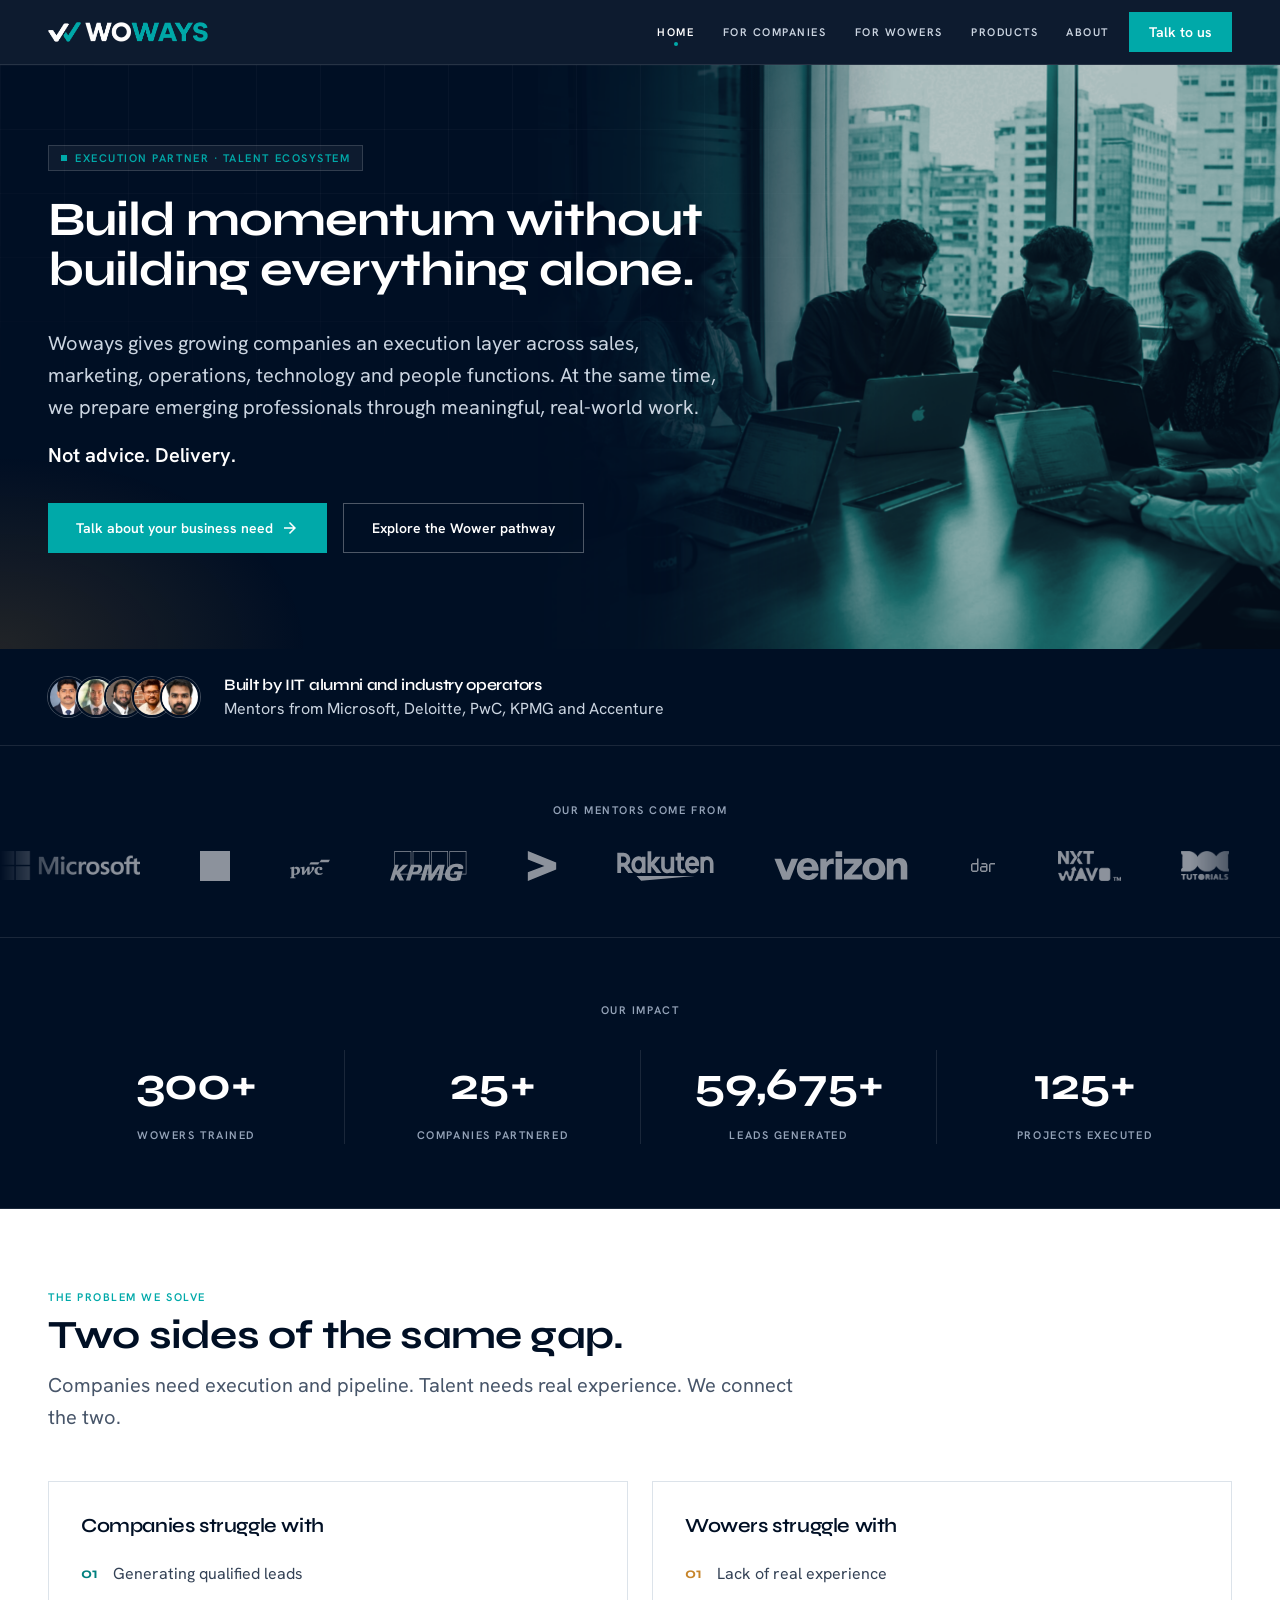
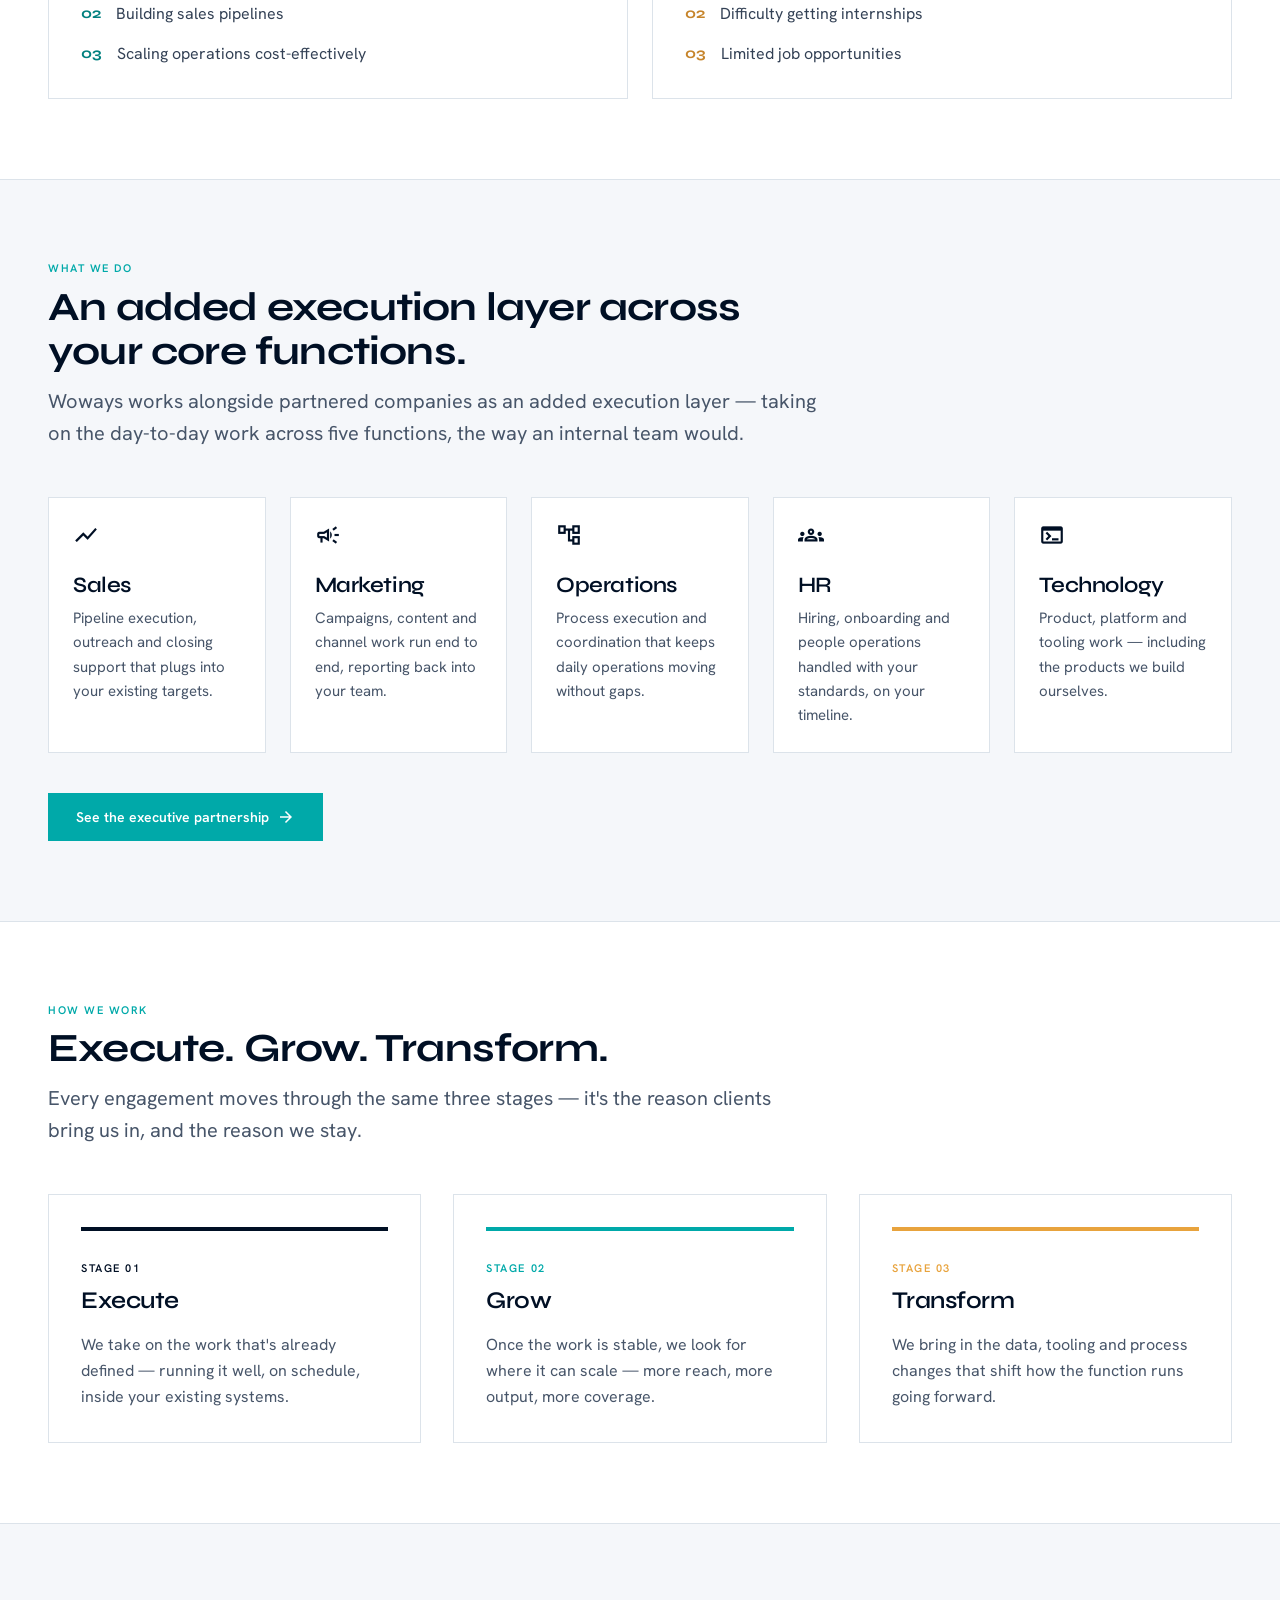
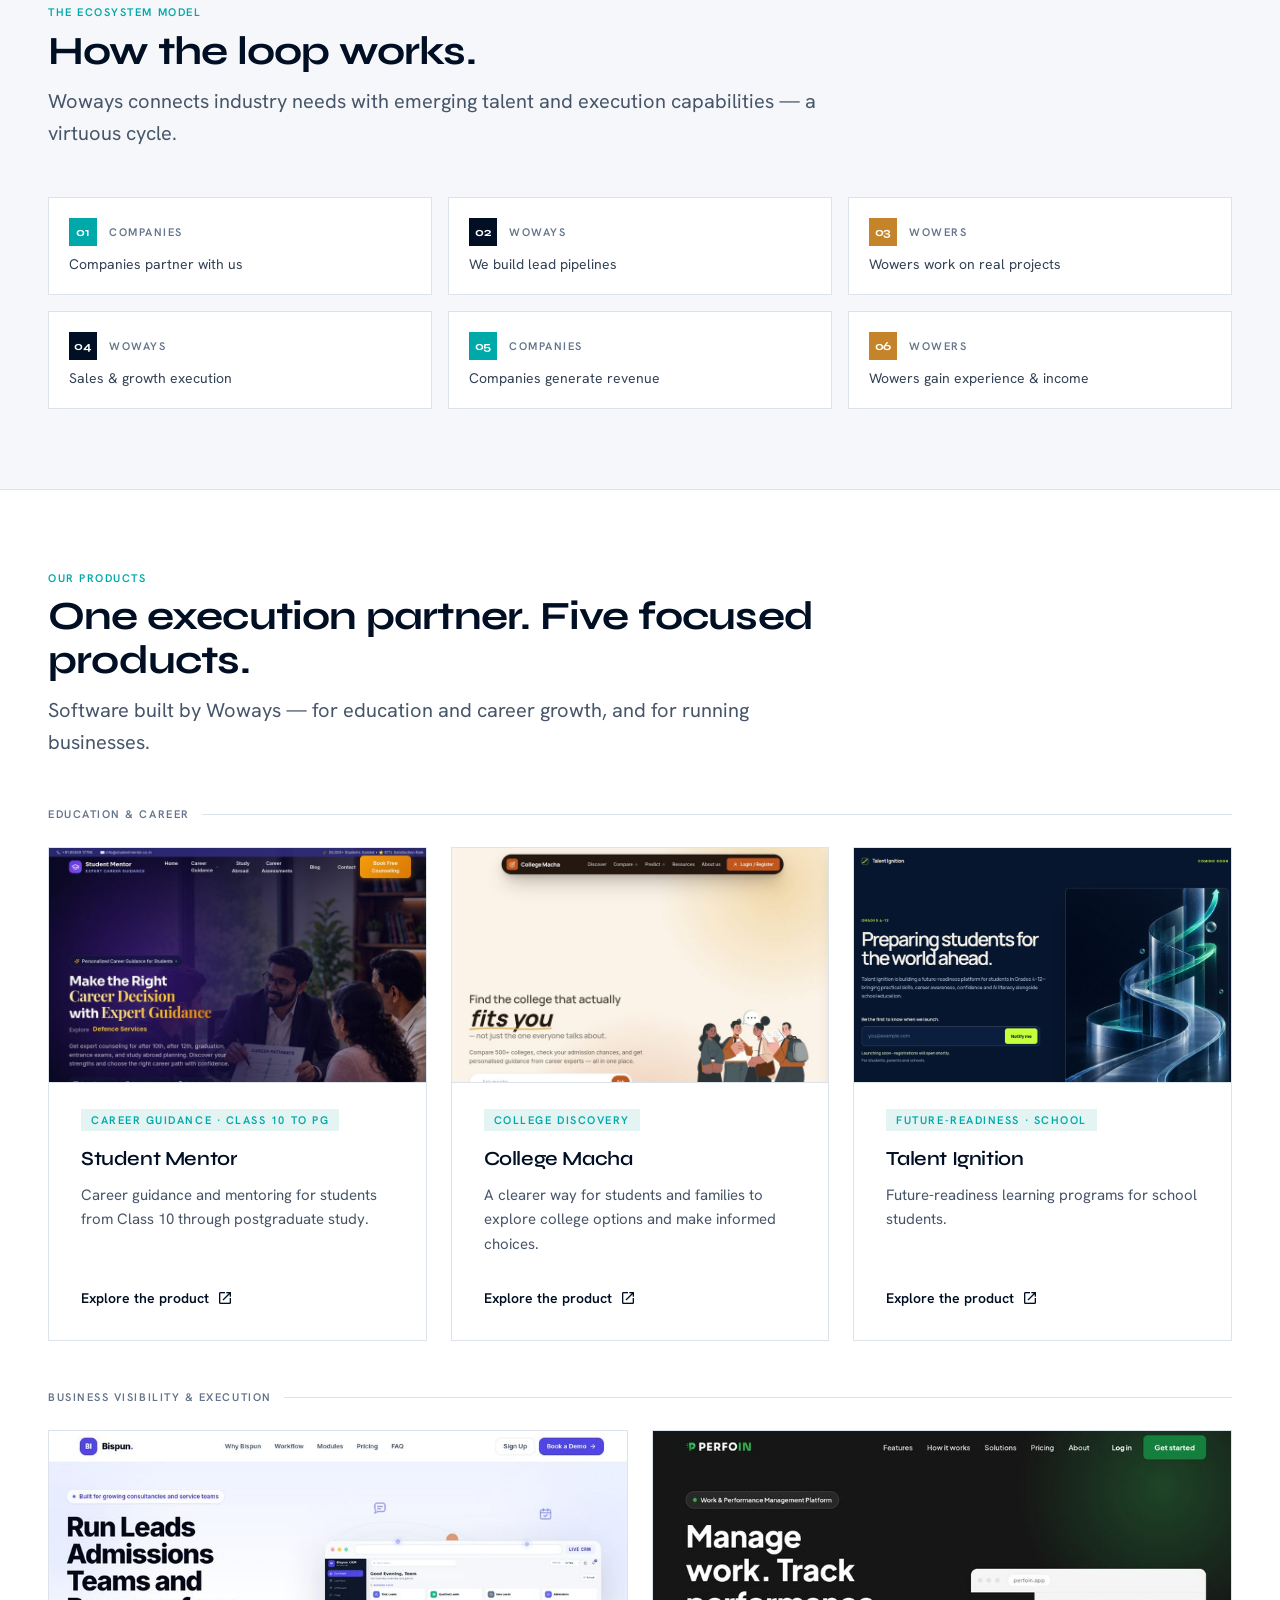
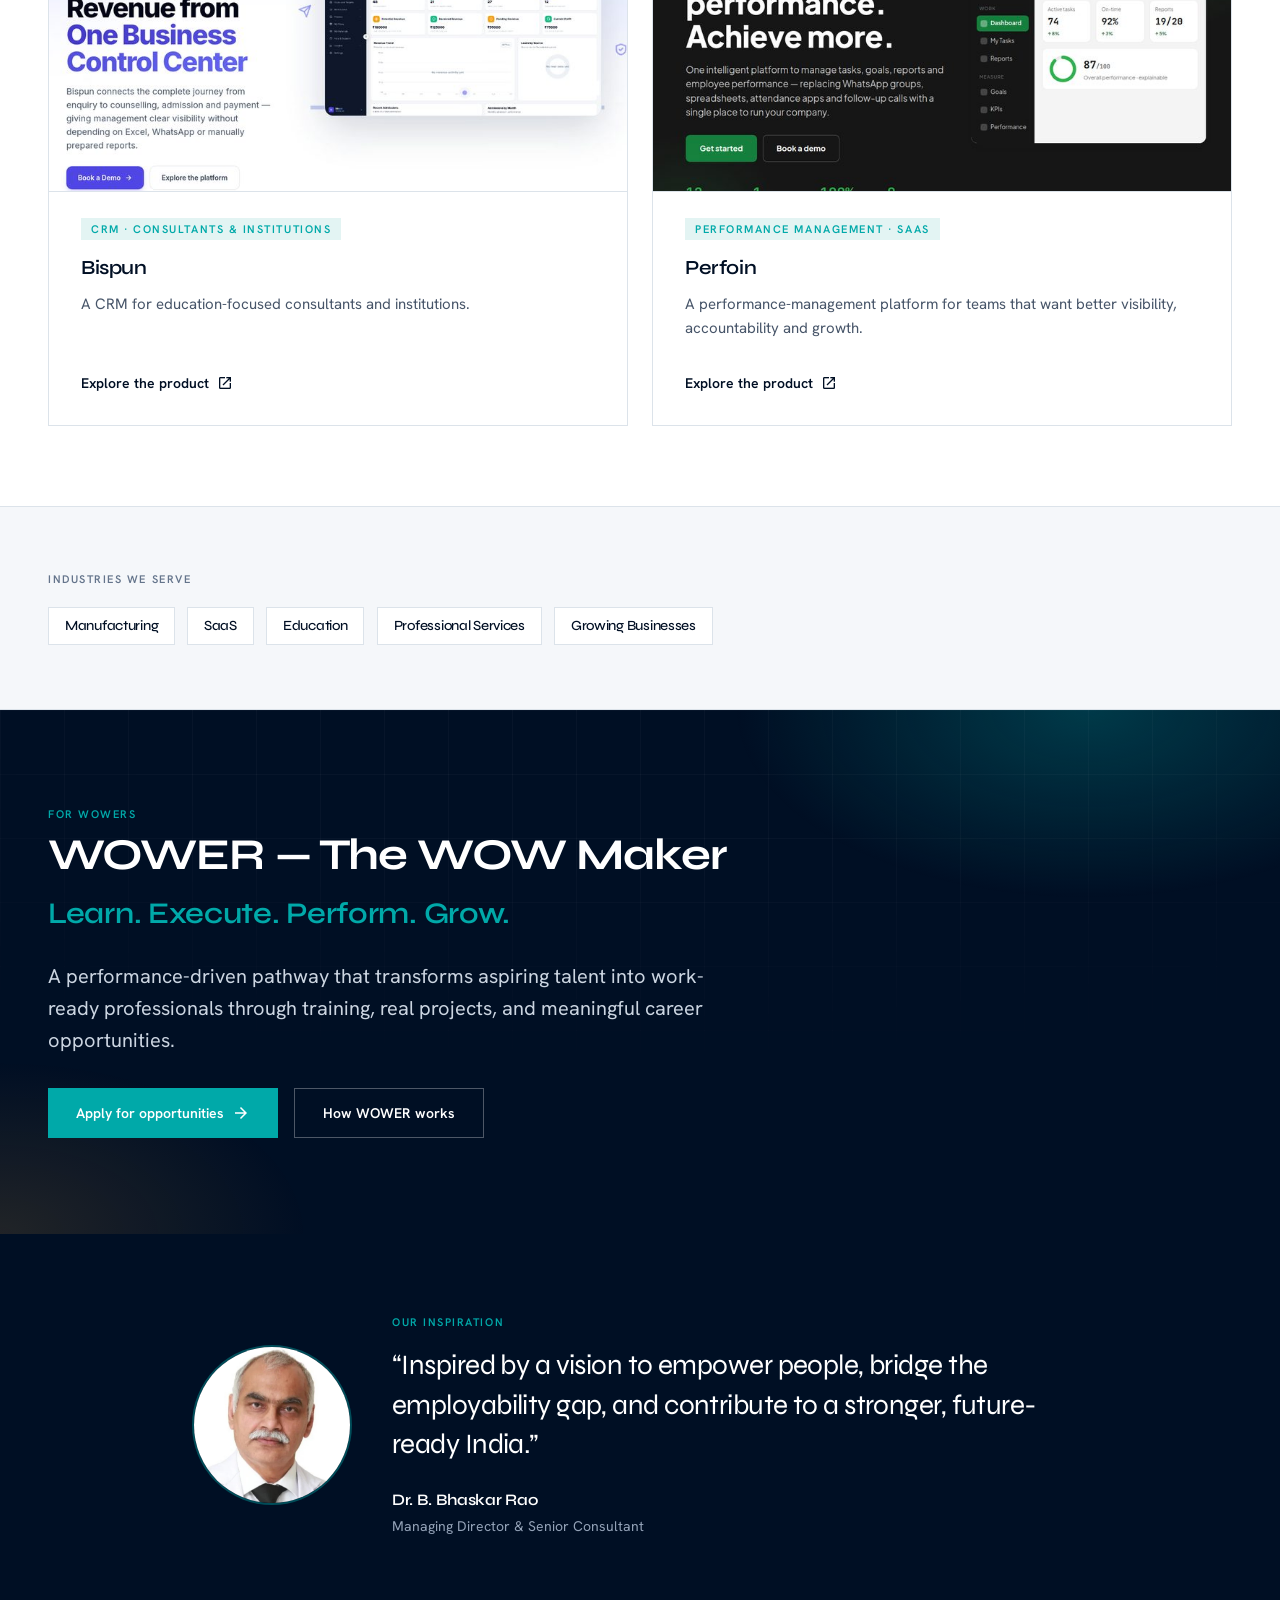
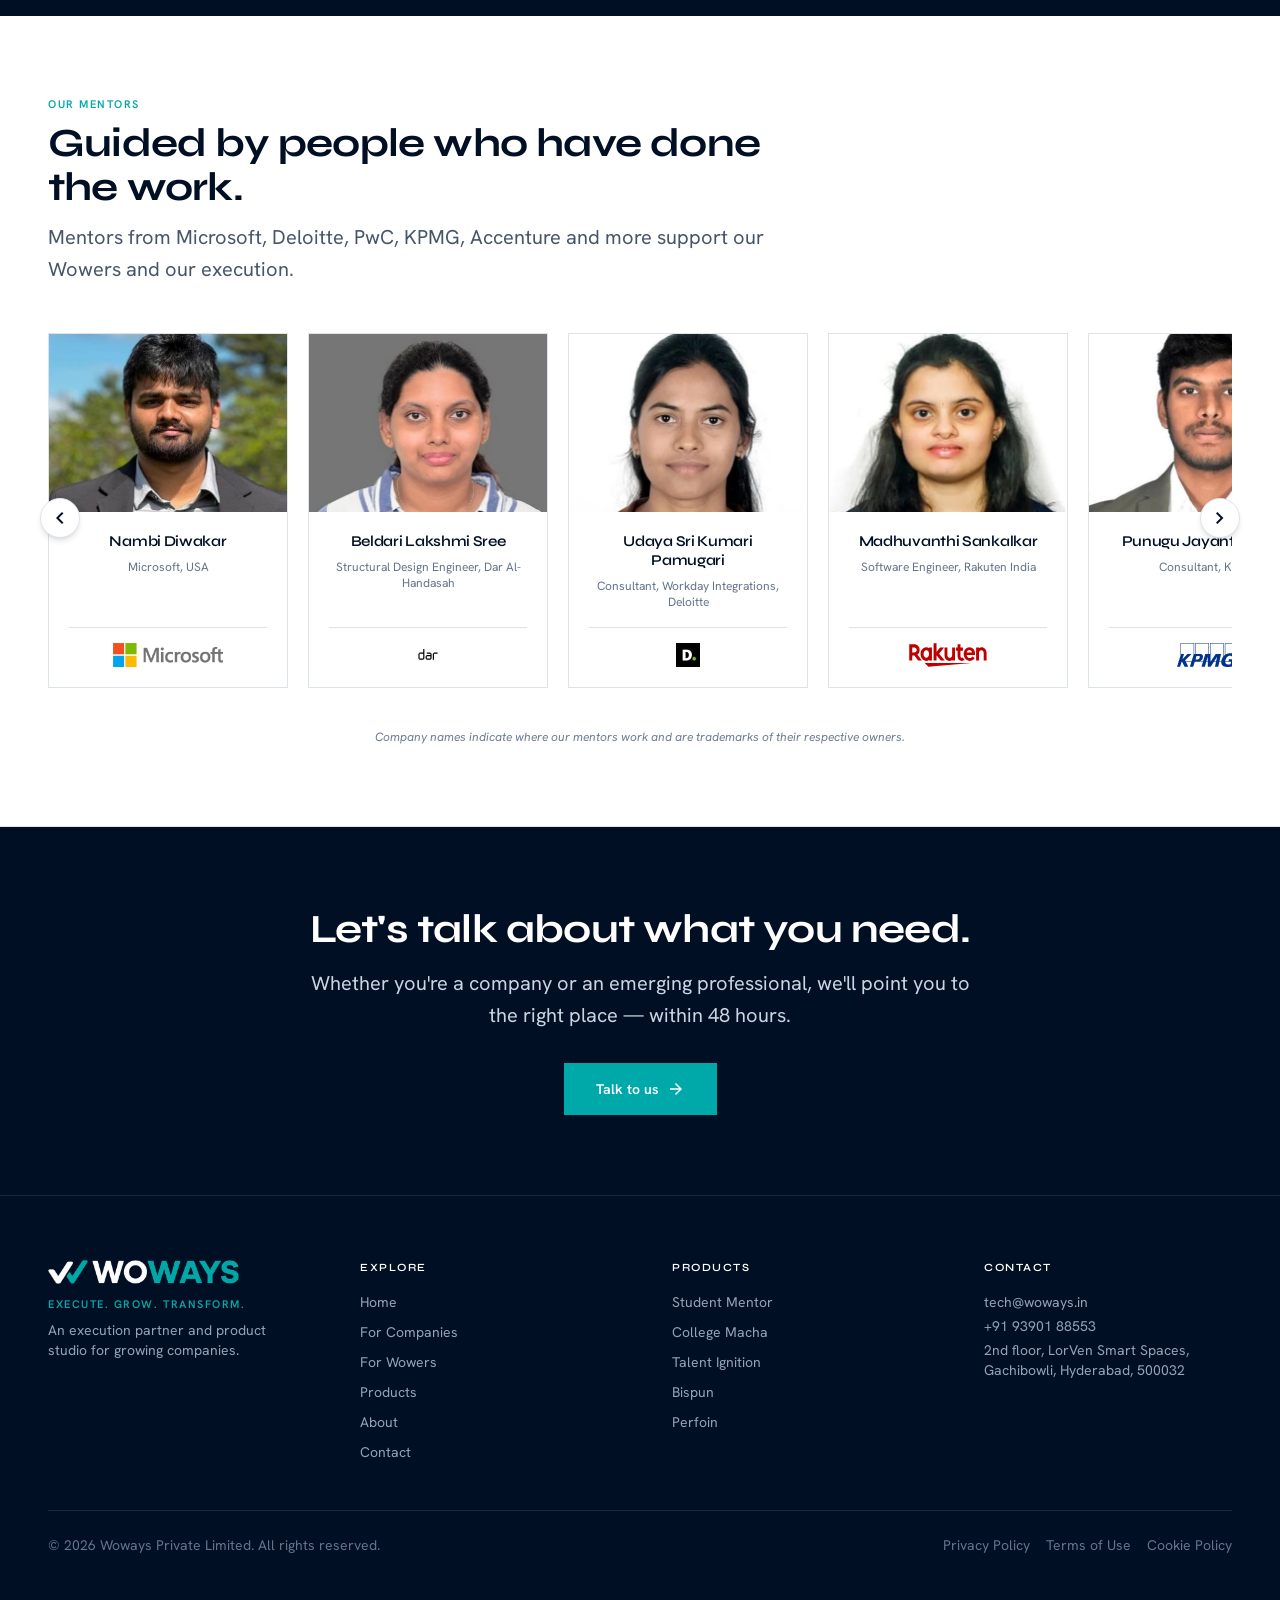
==== commit 3ff5cff4: "Add Keka-style animations: logo marquee + living hero gradient - New scrolling logo marquee ("Our me" ====
--- a/index.html
+++ b/index.html
@@ -58,7 +58,18 @@
  @keyframes haloPulse{0%,100%{opacity:.5;transform:scale(1)}50%{opacity:.85;transform:scale(1.07)}}
  .halo{filter:blur(34px);animation:haloPulse 7.5s ease-in-out infinite;will-change:opacity,transform}
  @media (prefers-reduced-motion:reduce){.halo{animation:none!important;opacity:.68!important;transform:none!important}}
- .glow{background:radial-gradient(46% 60% at 85% 0%,rgba(0,169,169,.28),transparent 60%),radial-gradient(40% 55% at 0% 100%,rgba(232,163,61,.14),transparent 60%)}
+ .glow{background:radial-gradient(46% 60% at 85% 0%,rgba(0,169,169,.28),transparent 60%),radial-gradient(40% 55% at 0% 100%,rgba(232,163,61,.14),transparent 60%);animation:glowdrift 16s ease-in-out infinite;will-change:transform,opacity}
+ @keyframes glowdrift{0%,100%{transform:scale(1) translate3d(0,0,0);opacity:1}50%{transform:scale(1.12) translate3d(2%,1.5%,0);opacity:.82}}
+ @media (prefers-reduced-motion:reduce){.glow{animation:none!important}}
+ /* logo marquee */
+ .mq{position:relative;-webkit-mask:linear-gradient(90deg,transparent,#000 7%,#000 93%,transparent);mask:linear-gradient(90deg,transparent,#000 7%,#000 93%,transparent)}
+ .mq-track{display:flex;align-items:center;gap:60px;width:max-content;animation:mqscroll 42s linear infinite}
+ .mq:hover .mq-track{animation-play-state:paused}
+ .mq-item{display:inline-flex;align-items:center;flex:none}
+ .mq-item img{height:30px;width:auto;max-width:150px;object-fit:contain;filter:brightness(0) invert(1);opacity:.55;transition:opacity .25s ease}
+ .mq-item:hover img{opacity:.95}
+ @keyframes mqscroll{from{transform:translate3d(0,0,0)}to{transform:translate3d(-50%,0,0)}}
+ @media (prefers-reduced-motion:reduce){.mq-track{animation:none;flex-wrap:wrap;justify-content:center;width:100%;gap:28px 48px}.mq{-webkit-mask:none;mask:none}}
  .gridlines{background-image:linear-gradient(rgba(255,255,255,.05) 1px,transparent 1px),linear-gradient(90deg,rgba(255,255,255,.05) 1px,transparent 1px);background-size:64px 64px;-webkit-mask:radial-gradient(120% 90% at 50% 0%,#000 30%,transparent 78%);mask:radial-gradient(120% 90% at 50% 0%,#000 30%,transparent 78%)}
 </style>
-</head><body class="bg-paperBg text-brandNavy antialiased"><a href="#main" class="skip">Skip to content</a><header class="sticky top-0 z-50 bg-brandNavy/95 backdrop-blur border-b border-white/10"><div class="max-w-[1440px] mx-auto px-6 lg:px-12 h-16 flex items-center justify-between"><a href="/" aria-label="Woways — Execute, Grow, Transform" class="flex items-center gap-1 shrink-0"><img src="logo-icon.png" alt="" class="h-5 w-auto"/><img src="logo-word.png" alt="Woways" class="h-5 w-auto"/></a><div class="flex items-center gap-5"><nav class="hidden md:flex items-center gap-5 lg:gap-7" aria-label="Primary"><a class="cap text-white transition-colors relative" href="/" aria-current="page">Home<span class="absolute -bottom-1.5 left-1/2 -translate-x-1/2 w-1 h-1 rounded-full bg-brandTeal"></span></a><a class="cap text-slate-300 hover:text-white transition-colors" href="companies">For Companies</a><a class="cap text-slate-300 hover:text-white transition-colors" href="wowers">For Wowers</a><a class="cap text-slate-300 hover:text-white transition-colors" href="products">Products</a><a class="cap text-slate-300 hover:text-white transition-colors" href="about">About</a></nav><a class="hidden sm:inline-flex items-center bg-brandTeal hover:bg-brandTealDark text-white text-sm font-semibold px-5 py-2.5 transition-colors" href="contact">Talk to us</a><button id="mbtn" class="md:hidden text-white p-2" aria-label="Open menu" aria-expanded="false"><span class="material-symbols-outlined">menu</span></button></div></div><div id="mmenu" class="hidden md:hidden bg-brandNavy border-t border-white/10"><a class="block px-6 py-3 text-slate-200 border-t border-white/10 font-display font-semibold" href="/">Home</a><a class="block px-6 py-3 text-slate-200 border-t border-white/10 font-display font-semibold" href="companies">For Companies</a><a class="block px-6 py-3 text-slate-200 border-t border-white/10 font-display font-semibold" href="wowers">For Wowers</a><a class="block px-6 py-3 text-slate-200 border-t border-white/10 font-display font-semibold" href="products">Products</a><a class="block px-6 py-3 text-slate-200 border-t border-white/10 font-display font-semibold" href="about">About</a><div class="p-4 border-t border-white/10"><a class="block text-center bg-brandTeal hover:bg-brandTealDark text-white text-sm font-semibold px-6 py-3 transition-colors" href="contact">Talk to us</a></div></div></header><main id="main" tabindex="-1"><section class="relative bg-brandNavy text-white overflow-hidden"><div class="absolute inset-0 glow pointer-events-none"></div><div class="absolute inset-0 gridlines opacity-60 pointer-events-none"></div><div class="hidden lg:block absolute top-0 right-0 h-full w-[58%] overflow-hidden herofade" style="animation-delay:.18s"><div data-parallax class="h-full w-full will-change-transform scale-[1.08]"><img src="hero-home.png" alt="A team collaborating around a table in a modern office" loading="eager" class="w-full h-full object-cover object-center" style="filter:saturate(.72) brightness(.8);-webkit-mask-image:linear-gradient(to right,transparent 0%,rgba(0,0,0,.12) 16%,#000 48%);mask-image:linear-gradient(to right,transparent 0%,rgba(0,0,0,.12) 16%,#000 48%)"/></div></div><div class="relative max-w-[1440px] mx-auto px-6 lg:px-12 pt-12 lg:pt-16 pb-14 lg:pb-20"><div class="max-w-2xl herofade lg:min-h-[440px] flex flex-col justify-center items-start"><div class="inline-flex items-center gap-2 px-3 py-1 bg-white/5 border border-white/15 text-brandTeal cap mb-6"><span class="w-1.5 h-1.5 bg-brandTeal inline-block"></span> Execution partner · Talent ecosystem</div><h1 class="hd1 text-white mb-6 hrise"><span>Build momentum without building everything alone.</span></h1><p class="lead text-slate-300 mb-8">Woways gives growing companies an execution layer across sales, marketing, operations, technology and people functions. At the same time, we prepare emerging professionals through meaningful, real-world work.<br class="hidden sm:block"/><span class="inline-block mt-4 text-white font-semibold">Not advice. Delivery.</span></p><div class="flex flex-wrap gap-4"><a class="bg-brandTeal hover:bg-brandTealDark text-white text-sm font-semibold px-7 py-3.5 transition-colors inline-flex items-center gap-2" href="partnerships#partner-form">Talk about your business need <span class="material-symbols-outlined text-[18px]" aria-hidden="true">arrow_forward</span></a><a class="border border-white/30 hover:border-white hover:bg-white/5 text-white text-sm font-semibold px-7 py-3.5 transition-colors" href="wowers">Explore the Wower pathway</a></div></div><img src="hero-home.png" alt="A team collaborating around a table in a modern office" loading="eager" class="lg:hidden block mt-10 h-60 sm:h-72 object-cover object-center herofade" style="animation-delay:.12s;filter:saturate(.72) brightness(.8);width:calc(100% + 3rem);margin-left:-1.5rem;margin-right:-1.5rem;-webkit-mask-image:linear-gradient(to bottom,transparent 0%,#000 26%,#000 100%);mask-image:linear-gradient(to bottom,transparent 0%,#000 26%,#000 100%)"/></div></section><section class="bg-brandNavy py-6 border-b border-white/10"><div class="max-w-[1440px] mx-auto px-6 lg:px-12 flex flex-col sm:flex-row items-center sm:items-center gap-4 sm:gap-6 reveal"><div class="flex items-center shrink-0" aria-hidden="true"><img src="m/jagadishwar-reddy.jpg" alt="Jagadishwar Reddy" loading="lazy" class="w-10 h-10 rounded-full object-cover border-2 border-brandNavy ring-1 ring-white/25 -ml-3 first:ml-0"/><img src="m/vihang.jpg" alt="Vihang Gunnam" loading="lazy" class="w-10 h-10 rounded-full object-cover border-2 border-brandNavy ring-1 ring-white/25 -ml-3 first:ml-0"/><img src="m/bhargav-chowdary.jpg" alt="Durga Bhargav Chowdary Kotha" loading="lazy" class="w-10 h-10 rounded-full object-cover border-2 border-brandNavy ring-1 ring-white/25 -ml-3 first:ml-0"/><img src="m/rohit-karre.jpg" alt="Rohit Karre" loading="lazy" class="w-10 h-10 rounded-full object-cover border-2 border-brandNavy ring-1 ring-white/25 -ml-3 first:ml-0"/><img src="m/omkareshwar-boda.jpg" alt="Omkareshwar Boda" loading="lazy" class="w-10 h-10 rounded-full object-cover border-2 border-brandNavy ring-1 ring-white/25 -ml-3 first:ml-0"/></div><div class="text-center sm:text-left"><div class="text-white text-sm md:text-base font-display font-semibold">Built by IIT alumni and industry operators</div><div class="text-slate-300 text-sm md:text-base">Mentors from Microsoft, Deloitte, PwC, KPMG and Accenture</div></div></div></section><section class="bg-brandNavy py-14 lg:py-16 border-b border-white/10"><div class="max-w-[1440px] mx-auto px-6 lg:px-12"><p class="cap text-slate-400 mb-8 text-center reveal">Our impact</p><div class="grid grid-cols-2 md:grid-cols-4 gap-y-8 reveal"><div class="text-center px-2 "><div class="font-display font-bold text-white" style="font-size:clamp(30px,4.6vw,46px);letter-spacing:-0.02em"><span class="countup" data-to="300">300</span>+</div><div class="cap text-slate-400 mt-2">Wowers trained</div></div><div class="text-center px-2 md:border-l md:border-white/10"><div class="font-display font-bold text-white" style="font-size:clamp(30px,4.6vw,46px);letter-spacing:-0.02em"><span class="countup" data-to="25">25</span>+</div><div class="cap text-slate-400 mt-2">Companies partnered</div></div><div class="text-center px-2 md:border-l md:border-white/10"><div class="font-display font-bold text-white" style="font-size:clamp(30px,4.6vw,46px);letter-spacing:-0.02em"><span class="countup" data-to="59675">59,675</span>+</div><div class="cap text-slate-400 mt-2">Leads generated</div></div><div class="text-center px-2 md:border-l md:border-white/10"><div class="font-display font-bold text-white" style="font-size:clamp(30px,4.6vw,46px);letter-spacing:-0.02em"><span class="countup" data-to="125">125</span>+</div><div class="cap text-slate-400 mt-2">Projects executed</div></div></div></div></section><section class="bg-white py-16 lg:py-20 border-b border-borderLine"><div class="max-w-[1440px] mx-auto px-6 lg:px-12"><div class="max-w-3xl mb-12 reveal"><span class="cap text-brandTeal block mb-2">The problem we solve</span><h2 class="hd2 text-brandNavy mb-3">Two sides of the same gap.</h2><p class="lead text-slate-600">Companies need execution and pipeline. Talent needs real experience. We connect the two.</p></div><div class="grid grid-cols-1 md:grid-cols-2 gap-6 reveal"><div class="bg-white border border-borderLine p-8"><h3 class="hd3 text-brandNavy mb-6" style="font-size:20px">Companies struggle with</h3><div class="space-y-4"><div class="flex gap-4 items-start"><span class="font-display font-bold text-brandTealDark shrink-0" style="font-size:15px">01</span><span class="text-slate-700">Generating qualified leads</span></div><div class="flex gap-4 items-start"><span class="font-display font-bold text-brandTealDark shrink-0" style="font-size:15px">02</span><span class="text-slate-700">Building sales pipelines</span></div><div class="flex gap-4 items-start"><span class="font-display font-bold text-brandTealDark shrink-0" style="font-size:15px">03</span><span class="text-slate-700">Scaling operations cost-effectively</span></div></div></div><div class="bg-white border border-borderLine p-8"><h3 class="hd3 text-brandNavy mb-6" style="font-size:20px">Wowers struggle with</h3><div class="space-y-4"><div class="flex gap-4 items-start"><span class="font-display font-bold text-brandOrangeDark shrink-0" style="font-size:15px">01</span><span class="text-slate-700">Lack of real experience</span></div><div class="flex gap-4 items-start"><span class="font-display font-bold text-brandOrangeDark shrink-0" style="font-size:15px">02</span><span class="text-slate-700">Difficulty getting internships</span></div><div class="flex gap-4 items-start"><span class="font-display font-bold text-brandOrangeDark shrink-0" style="font-size:15px">03</span><span class="text-slate-700">Limited job opportunities</span></div></div></div></div></div></section><section class="bg-paperBg py-16 lg:py-20 border-b border-borderLine" id="capabilities"><div class="max-w-[1440px] mx-auto px-6 lg:px-12"><div class="max-w-3xl mb-12 reveal"><span class="cap text-brandTeal block mb-2">What we do</span><h2 class="hd2 text-brandNavy mb-3">An added execution layer across your core functions.</h2><p class="lead text-slate-600">Woways works alongside partnered companies as an added execution layer — taking on the day-to-day work across five functions, the way an internal team would.</p></div><div class="grid grid-cols-1 md:grid-cols-3 lg:grid-cols-5 gap-6 stagger reveal"><div class="bg-white border border-borderLine p-6 card-lift group"><span class="material-symbols-outlined text-[26px] text-brandNavy group-hover:text-brandTeal transition-colors mb-6 block" aria-hidden="true">show_chart</span><h3 class="hd3 text-brandNavy mb-2">Sales</h3><p class="text-[15px] leading-relaxed text-slate-600 leading-relaxed">Pipeline execution, outreach and closing support that plugs into your existing targets.</p></div><div class="bg-white border border-borderLine p-6 card-lift group"><span class="material-symbols-outlined text-[26px] text-brandNavy group-hover:text-brandTeal transition-colors mb-6 block" aria-hidden="true">campaign</span><h3 class="hd3 text-brandNavy mb-2">Marketing</h3><p class="text-[15px] leading-relaxed text-slate-600 leading-relaxed">Campaigns, content and channel work run end to end, reporting back into your team.</p></div><div class="bg-white border border-borderLine p-6 card-lift group"><span class="material-symbols-outlined text-[26px] text-brandNavy group-hover:text-brandTeal transition-colors mb-6 block" aria-hidden="true">account_tree</span><h3 class="hd3 text-brandNavy mb-2">Operations</h3><p class="text-[15px] leading-relaxed text-slate-600 leading-relaxed">Process execution and coordination that keeps daily operations moving without gaps.</p></div><div class="bg-white border border-borderLine p-6 card-lift group"><span class="material-symbols-outlined text-[26px] text-brandNavy group-hover:text-brandTeal transition-colors mb-6 block" aria-hidden="true">groups</span><h3 class="hd3 text-brandNavy mb-2">HR</h3><p class="text-[15px] leading-relaxed text-slate-600 leading-relaxed">Hiring, onboarding and people operations handled with your standards, on your timeline.</p></div><div class="bg-white border border-borderLine p-6 card-lift group"><span class="material-symbols-outlined text-[26px] text-brandNavy group-hover:text-brandTeal transition-colors mb-6 block" aria-hidden="true">terminal</span><h3 class="hd3 text-brandNavy mb-2">Technology</h3><p class="text-[15px] leading-relaxed text-slate-600 leading-relaxed">Product, platform and tooling work — including the products we build ourselves.</p></div></div><div class="mt-10 reveal"><a class="inline-flex items-center gap-2 bg-brandTeal hover:bg-brandTealDark text-white text-sm font-semibold px-7 py-3.5 transition-colors grp" href="companies">See the executive partnership <span class="material-symbols-outlined text-[18px] arrow-move" aria-hidden="true">arrow_forward</span></a></div></div></section><section class="bg-white py-16 lg:py-20 border-b border-borderLine" id="how"><div class="max-w-[1440px] mx-auto px-6 lg:px-12"><div class="max-w-3xl mb-12 reveal"><span class="cap text-brandTeal block mb-2">How we work</span><h2 class="hd2 text-brandNavy mb-3">Execute. Grow. Transform.</h2><p class="lead text-slate-600">Every engagement moves through the same three stages — it's the reason clients bring us in, and the reason we stay.</p></div><div class="grid grid-cols-1 md:grid-cols-3 gap-8 stagger reveal"><div class="border border-borderLine p-8 bg-white card-lift"><div class="w-full h-1 bg-brandNavy mb-6"></div><span class="cap text-brandNavy font-bold">STAGE 01</span><h3 class="hd3 text-brandNavy mt-2 mb-4" style="font-size:24px">Execute</h3><p class="text-slate-600 leading-relaxed">We take on the work that's already defined — running it well, on schedule, inside your existing systems.</p></div><div class="border border-borderLine p-8 bg-white card-lift"><div class="w-full h-1 bg-brandTeal mb-6"></div><span class="cap text-brandTeal font-bold">STAGE 02</span><h3 class="hd3 text-brandNavy mt-2 mb-4" style="font-size:24px">Grow</h3><p class="text-slate-600 leading-relaxed">Once the work is stable, we look for where it can scale — more reach, more output, more coverage.</p></div><div class="border border-borderLine p-8 bg-white card-lift"><div class="w-full h-1 bg-brandOrange mb-6"></div><span class="cap text-brandOrange font-bold">STAGE 03</span><h3 class="hd3 text-brandNavy mt-2 mb-4" style="font-size:24px">Transform</h3><p class="text-slate-600 leading-relaxed">We bring in the data, tooling and process changes that shift how the function runs going forward.</p></div></div></div></section><section class="bg-paperBg py-16 lg:py-20 border-b border-borderLine"><div class="max-w-[1440px] mx-auto px-6 lg:px-12"><div class="max-w-3xl mb-12 reveal"><span class="cap text-brandTeal block mb-2">The ecosystem model</span><h2 class="hd2 text-brandNavy mb-3">How the loop works.</h2><p class="lead text-slate-600">Woways connects industry needs with emerging talent and execution capabilities — a virtuous cycle.</p></div><div class="grid grid-cols-1 sm:grid-cols-2 lg:grid-cols-3 gap-4 stagger reveal"><div class="bg-white border border-borderLine p-5 card-lift"><div class="flex items-center gap-3 mb-2"><span class="w-7 h-7 bg-brandTeal text-white grid place-items-center font-display font-bold text-xs shrink-0">01</span><span class="cap text-slate-500">Companies</span></div><p class="text-slate-700 text-sm">Companies partner with us</p></div><div class="bg-white border border-borderLine p-5 card-lift"><div class="flex items-center gap-3 mb-2"><span class="w-7 h-7 bg-brandNavy text-white grid place-items-center font-display font-bold text-xs shrink-0">02</span><span class="cap text-slate-500">Woways</span></div><p class="text-slate-700 text-sm">We build lead pipelines</p></div><div class="bg-white border border-borderLine p-5 card-lift"><div class="flex items-center gap-3 mb-2"><span class="w-7 h-7 bg-brandOrangeDark text-white grid place-items-center font-display font-bold text-xs shrink-0">03</span><span class="cap text-slate-500">Wowers</span></div><p class="text-slate-700 text-sm">Wowers work on real projects</p></div><div class="bg-white border border-borderLine p-5 card-lift"><div class="flex items-center gap-3 mb-2"><span class="w-7 h-7 bg-brandNavy text-white grid place-items-center font-display font-bold text-xs shrink-0">04</span><span class="cap text-slate-500">Woways</span></div><p class="text-slate-700 text-sm">Sales & growth execution</p></div><div class="bg-white border border-borderLine p-5 card-lift"><div class="flex items-center gap-3 mb-2"><span class="w-7 h-7 bg-brandTeal text-white grid place-items-center font-display font-bold text-xs shrink-0">05</span><span class="cap text-slate-500">Companies</span></div><p class="text-slate-700 text-sm">Companies generate revenue</p></div><div class="bg-white border border-borderLine p-5 card-lift"><div class="flex items-center gap-3 mb-2"><span class="w-7 h-7 bg-brandOrangeDark text-white grid place-items-center font-display font-bold text-xs shrink-0">06</span><span class="cap text-slate-500">Wowers</span></div><p class="text-slate-700 text-sm">Wowers gain experience & income</p></div></div></div></section><section class="bg-white py-16 lg:py-20 border-b border-borderLine" id="products"><div class="max-w-[1440px] mx-auto px-6 lg:px-12"><div class="max-w-3xl mb-12 reveal"><span class="cap text-brandTeal block mb-2">Our products</span><h2 class="hd2 text-brandNavy mb-3">One execution partner. Five focused products.</h2><p class="lead text-slate-600">Software built by Woways — for education and career growth, and for running businesses.</p></div><div class="flex items-center gap-3 mb-6 reveal"><span class="cap text-slate-500">Education &amp; Career</span><div class="h-px bg-borderLine flex-1"></div></div><div class="grid grid-cols-1 md:grid-cols-3 gap-6 stagger reveal"><a class="bg-white border border-borderLine p-8 card-lift grp flex flex-col justify-between hover:border-brandNavy overflow-hidden" href="https://studentmentor.co.in" target="_blank" rel="noopener noreferrer"><div><div class="aspect-[16/10] overflow-hidden -mx-8 -mt-8 mb-6 border-b border-borderLine"><img src="shot-studentmentor.jpg" alt="Student Mentor preview" loading="lazy" class="w-full h-full object-cover object-top"/></div><span class="cap text-brandTeal bg-brandTealTint px-2.5 py-1">Career guidance · Class 10 to PG</span><h3 class="hd3 text-brandNavy mt-4 mb-3" style="font-size:20px">Student Mentor</h3><p class="text-[15px] leading-relaxed text-slate-600 leading-relaxed mb-8">Career guidance and mentoring for students from Class 10 through postgraduate study.</p></div><span class="inline-flex items-center gap-2 text-sm font-semibold text-brandNavy">Explore the product <span class="material-symbols-outlined text-[16px] arrow-move" aria-hidden="true">open_in_new</span></span></a><a class="bg-white border border-borderLine p-8 card-lift grp flex flex-col justify-between hover:border-brandNavy overflow-hidden" href="https://collegemacha.com" target="_blank" rel="noopener noreferrer"><div><div class="aspect-[16/10] overflow-hidden -mx-8 -mt-8 mb-6 border-b border-borderLine"><img src="shot-collegemacha.jpg" alt="College Macha preview" loading="lazy" class="w-full h-full object-cover object-top"/></div><span class="cap text-brandTeal bg-brandTealTint px-2.5 py-1">College discovery</span><h3 class="hd3 text-brandNavy mt-4 mb-3" style="font-size:20px">College Macha</h3><p class="text-[15px] leading-relaxed text-slate-600 leading-relaxed mb-8">A clearer way for students and families to explore college options and make informed choices.</p></div><span class="inline-flex items-center gap-2 text-sm font-semibold text-brandNavy">Explore the product <span class="material-symbols-outlined text-[16px] arrow-move" aria-hidden="true">open_in_new</span></span></a><a class="bg-white border border-borderLine p-8 card-lift grp flex flex-col justify-between hover:border-brandNavy overflow-hidden" href="https://talentignition.in" target="_blank" rel="noopener noreferrer"><div><div class="aspect-[16/10] overflow-hidden -mx-8 -mt-8 mb-6 border-b border-borderLine"><img src="shot-talentignition.jpg" alt="Talent Ignition preview" loading="lazy" class="w-full h-full object-cover object-top"/></div><span class="cap text-brandTeal bg-brandTealTint px-2.5 py-1">Future-readiness · School</span><h3 class="hd3 text-brandNavy mt-4 mb-3" style="font-size:20px">Talent Ignition</h3><p class="text-[15px] leading-relaxed text-slate-600 leading-relaxed mb-8">Future-readiness learning programs for school students.</p></div><span class="inline-flex items-center gap-2 text-sm font-semibold text-brandNavy">Explore the product <span class="material-symbols-outlined text-[16px] arrow-move" aria-hidden="true">open_in_new</span></span></a></div><div class="flex items-center gap-3 mb-6 mt-12 reveal"><span class="cap text-slate-500">Business Visibility &amp; Execution</span><div class="h-px bg-borderLine flex-1"></div></div><div class="grid grid-cols-1 md:grid-cols-2 gap-6 stagger reveal"><a class="bg-white border border-borderLine p-8 card-lift grp flex flex-col justify-between hover:border-brandNavy overflow-hidden" href="https://bispun.com" target="_blank" rel="noopener noreferrer"><div><div class="aspect-[16/10] overflow-hidden -mx-8 -mt-8 mb-6 border-b border-borderLine"><img src="shot-bispun.jpg" alt="Bispun preview" loading="lazy" class="w-full h-full object-cover object-top"/></div><span class="cap text-brandTeal bg-brandTealTint px-2.5 py-1">CRM · consultants & institutions</span><h3 class="hd3 text-brandNavy mt-4 mb-3" style="font-size:20px">Bispun</h3><p class="text-[15px] leading-relaxed text-slate-600 leading-relaxed mb-8">A CRM for education-focused consultants and institutions.</p></div><span class="inline-flex items-center gap-2 text-sm font-semibold text-brandNavy">Explore the product <span class="material-symbols-outlined text-[16px] arrow-move" aria-hidden="true">open_in_new</span></span></a><a class="bg-white border border-borderLine p-8 card-lift grp flex flex-col justify-between hover:border-brandNavy overflow-hidden" href="https://woways-site.vercel.app" target="_blank" rel="noopener noreferrer"><div><div class="aspect-[16/10] overflow-hidden -mx-8 -mt-8 mb-6 border-b border-borderLine"><img src="shot-performance.jpg" alt="Perfoin preview" loading="lazy" class="w-full h-full object-cover object-top"/></div><span class="cap text-brandTeal bg-brandTealTint px-2.5 py-1">Performance management · SaaS</span><h3 class="hd3 text-brandNavy mt-4 mb-3" style="font-size:20px">Perfoin</h3><p class="text-[15px] leading-relaxed text-slate-600 leading-relaxed mb-8">A performance-management platform for teams that want better visibility, accountability and growth.</p></div><span class="inline-flex items-center gap-2 text-sm font-semibold text-brandNavy">Explore the product <span class="material-symbols-outlined text-[16px] arrow-move" aria-hidden="true">open_in_new</span></span></a></div></div></section><section class="bg-paperBg py-16 border-b border-borderLine"><div class="max-w-[1440px] mx-auto px-6 lg:px-12"><p class="cap text-slate-500 mb-5 reveal">Industries we serve</p><div class="flex flex-wrap gap-3 stagger reveal"><span class="px-4 py-2 bg-white border border-borderLine text-sm font-display font-medium text-brandNavy card-lift">Manufacturing</span><span class="px-4 py-2 bg-white border border-borderLine text-sm font-display font-medium text-brandNavy card-lift">SaaS</span><span class="px-4 py-2 bg-white border border-borderLine text-sm font-display font-medium text-brandNavy card-lift">Education</span><span class="px-4 py-2 bg-white border border-borderLine text-sm font-display font-medium text-brandNavy card-lift">Professional Services</span><span class="px-4 py-2 bg-white border border-borderLine text-sm font-display font-medium text-brandNavy card-lift">Growing Businesses</span></div></div></section><section class="relative bg-brandNavy text-white overflow-hidden"><div class="absolute inset-0 glow pointer-events-none"></div><div class="absolute inset-0 gridlines opacity-60 pointer-events-none"></div><div class="relative max-w-[1440px] mx-auto px-6 lg:px-12 py-16 lg:py-24"><div class="max-w-3xl reveal"><span class="cap text-brandTeal block mb-2">For Wowers</span><h2 class="hd2 text-white mb-3" style="font-size:clamp(28px,4vw,44px)">WOWER — The WOW Maker</h2><p class="font-display font-semibold text-brandTeal mb-6" style="font-size:clamp(20px,2.8vw,30px);letter-spacing:-0.01em">Learn. Execute. Perform. Grow.</p><p class="lead text-slate-300 mb-8 max-w-2xl">A performance-driven pathway that transforms aspiring talent into work-ready professionals through training, real projects, and meaningful career opportunities.</p><div class="flex flex-wrap gap-4"><a class="inline-flex items-center gap-2 bg-brandTeal hover:bg-brandTealDark text-white text-sm font-semibold px-7 py-3.5 transition-colors" href="internships#apply-form">Apply for opportunities <span class="material-symbols-outlined text-[18px]" aria-hidden="true">arrow_forward</span></a><a class="inline-flex items-center gap-2 border border-white/30 hover:border-white hover:bg-white/5 text-white text-sm font-semibold px-7 py-3.5 transition-colors" href="wowers#pathway">How WOWER works</a></div></div></div></section><section class="bg-brandNavy py-16 lg:py-20"><div class="max-w-[1440px] mx-auto px-6 lg:px-12"><div class="max-w-4xl mx-auto grid grid-cols-1 md:grid-cols-[auto_1fr] gap-8 md:gap-10 items-center reveal"><img src="m/bhaskar-rao.jpg" alt="Dr. B. Bhaskar Rao" loading="lazy" class="w-32 h-32 md:w-40 md:h-40 rounded-full object-cover object-top border-2 border-brandTeal/40 mx-auto"/><div class="text-center md:text-left"><span class="cap text-brandTeal block mb-4">Our inspiration</span><p class="font-display text-white" style="font-size:clamp(20px,2.8vw,28px);line-height:1.4;letter-spacing:-0.02em">“Inspired by a vision to empower people, bridge the employability gap, and contribute to a stronger, future-ready India.”</p><div class="mt-6"><div class="font-display font-semibold text-white">Dr. B. Bhaskar Rao</div><div class="text-sm text-slate-400 mt-1">Managing Director &amp; Senior Consultant</div></div></div></div></div></section><section class="bg-white py-16 lg:py-20 border-b border-borderLine"><div class="max-w-[1440px] mx-auto px-6 lg:px-12"><div class="max-w-3xl mb-12 reveal"><span class="cap text-brandTeal block mb-2">Our mentors</span><h2 class="hd2 text-brandNavy mb-3">Guided by people who have done the work.</h2><p class="lead text-slate-600">Mentors from Microsoft, Deloitte, PwC, KPMG, Accenture and more support our Wowers and our execution.</p></div><div class="relative reveal"><button type="button" aria-label="Previous mentors" onclick="document.getElementById('mscroll').scrollBy({left:-520,behavior:'smooth'})" class="absolute left-0 lg:-left-2 top-1/2 -translate-y-1/2 z-10 w-10 h-10 rounded-full bg-white border border-borderLine shadow-md grid place-items-center text-brandNavy hover:bg-brandNavy hover:text-white transition-colors"><span class="material-symbols-outlined" aria-hidden="true">chevron_left</span></button><button type="button" aria-label="Next mentors" onclick="document.getElementById('mscroll').scrollBy({left:520,behavior:'smooth'})" class="absolute right-0 lg:-right-2 top-1/2 -translate-y-1/2 z-10 w-10 h-10 rounded-full bg-white border border-borderLine shadow-md grid place-items-center text-brandNavy hover:bg-brandNavy hover:text-white transition-colors"><span class="material-symbols-outlined" aria-hidden="true">chevron_right</span></button><div id="mscroll" class="flex gap-5 overflow-x-auto snap-x scroll-smooth pb-4 px-1 [scrollbar-width:none] [-ms-overflow-style:none]" style="scrollbar-width:none"><div class="snap-start shrink-0 w-[240px] bg-white border border-borderLine card-lift overflow-hidden flex flex-col"><div class="aspect-[4/3] overflow-hidden bg-paperDim"><img src="m/nambi-diwakar.jpg" alt="Nambi Diwakar" loading="lazy" class="w-full h-full object-cover object-top"/></div><div class="p-5 text-center flex-1 flex flex-col"><div class="font-display font-semibold text-brandNavy text-[15px] leading-tight">Nambi Diwakar</div><div class="text-xs text-slate-500 mt-2 leading-snug flex-1">Microsoft, USA</div><div class="mt-4 pt-4 border-t border-borderLine flex items-center justify-center h-10"><img src="m/org-microsoft.png" alt="Microsoft" loading="lazy" class="max-h-6 max-w-[110px] w-auto object-contain"/></div></div></div><div class="snap-start shrink-0 w-[240px] bg-white border border-borderLine card-lift overflow-hidden flex flex-col"><div class="aspect-[4/3] overflow-hidden bg-paperDim"><img src="m/lakshmi-sree.jpg" alt="Beldari Lakshmi Sree" loading="lazy" class="w-full h-full object-cover object-top"/></div><div class="p-5 text-center flex-1 flex flex-col"><div class="font-display font-semibold text-brandNavy text-[15px] leading-tight">Beldari Lakshmi Sree</div><div class="text-xs text-slate-500 mt-2 leading-snug flex-1">Structural Design Engineer, Dar Al-Handasah</div><div class="mt-4 pt-4 border-t border-borderLine flex items-center justify-center h-10"><img src="m/org-dar-al-handasah.svg" alt="Dar Al-Handasah" loading="lazy" class="max-h-6 max-w-[110px] w-auto object-contain"/></div></div></div><div class="snap-start shrink-0 w-[240px] bg-white border border-borderLine card-lift overflow-hidden flex flex-col"><div class="aspect-[4/3] overflow-hidden bg-paperDim"><img src="m/udaya-sri.jpg" alt="Udaya Sri Kumari Pamugari" loading="lazy" class="w-full h-full object-cover object-top"/></div><div class="p-5 text-center flex-1 flex flex-col"><div class="font-display font-semibold text-brandNavy text-[15px] leading-tight">Udaya Sri Kumari Pamugari</div><div class="text-xs text-slate-500 mt-2 leading-snug flex-1">Consultant, Workday Integrations, Deloitte</div><div class="mt-4 pt-4 border-t border-borderLine flex items-center justify-center h-10"><img src="m/org-deloitte.png" alt="Deloitte" loading="lazy" class="max-h-6 max-w-[110px] w-auto object-contain"/></div></div></div><div class="snap-start shrink-0 w-[240px] bg-white border border-borderLine card-lift overflow-hidden flex flex-col"><div class="aspect-[4/3] overflow-hidden bg-paperDim"><img src="m/madhuvanthi.jpg" alt="Madhuvanthi Sankalkar" loading="lazy" class="w-full h-full object-cover object-top"/></div><div class="p-5 text-center flex-1 flex flex-col"><div class="font-display font-semibold text-brandNavy text-[15px] leading-tight">Madhuvanthi Sankalkar</div><div class="text-xs text-slate-500 mt-2 leading-snug flex-1">Software Engineer, Rakuten India</div><div class="mt-4 pt-4 border-t border-borderLine flex items-center justify-center h-10"><img src="m/org-rakuten.svg" alt="Rakuten" loading="lazy" class="max-h-6 max-w-[110px] w-auto object-contain"/></div></div></div><div class="snap-start shrink-0 w-[240px] bg-white border border-borderLine card-lift overflow-hidden flex flex-col"><div class="aspect-[4/3] overflow-hidden bg-paperDim"><img src="m/jayanth-reddy.jpg" alt="Punugu Jayanth Reddy" loading="lazy" class="w-full h-full object-cover object-top"/></div><div class="p-5 text-center flex-1 flex flex-col"><div class="font-display font-semibold text-brandNavy text-[15px] leading-tight">Punugu Jayanth Reddy</div><div class="text-xs text-slate-500 mt-2 leading-snug flex-1">Consultant, KPMG</div><div class="mt-4 pt-4 border-t border-borderLine flex items-center justify-center h-10"><img src="m/org-kpmg.svg" alt="KPMG" loading="lazy" class="max-h-6 max-w-[110px] w-auto object-contain"/></div></div></div><div class="snap-start shrink-0 w-[240px] bg-white border border-borderLine card-lift overflow-hidden flex flex-col"><div class="aspect-[4/3] overflow-hidden bg-paperDim"><img src="m/rishitha-reddy.jpg" alt="Rishitha Reddy Guddeti" loading="lazy" class="w-full h-full object-cover object-top"/></div><div class="p-5 text-center flex-1 flex flex-col"><div class="font-display font-semibold text-brandNavy text-[15px] leading-tight">Rishitha Reddy Guddeti</div><div class="text-xs text-slate-500 mt-2 leading-snug flex-1">Quality Engineering Analyst, Accenture</div><div class="mt-4 pt-4 border-t border-borderLine flex items-center justify-center h-10"><img src="m/org-accenture.svg" alt="Accenture" loading="lazy" class="max-h-6 max-w-[110px] w-auto object-contain"/></div></div></div><div class="snap-start shrink-0 w-[240px] bg-white border border-borderLine card-lift overflow-hidden flex flex-col"><div class="aspect-[4/3] overflow-hidden bg-paperDim"><img src="m/bhargav-reddy.jpg" alt="Bhargav Reddy Perugu" loading="lazy" class="w-full h-full object-cover object-top"/></div><div class="p-5 text-center flex-1 flex flex-col"><div class="font-display font-semibold text-brandNavy text-[15px] leading-tight">Bhargav Reddy Perugu</div><div class="text-xs text-slate-500 mt-2 leading-snug flex-1">AML Analyst, PwC</div><div class="mt-4 pt-4 border-t border-borderLine flex items-center justify-center h-10"><img src="m/org-pwc.svg" alt="PwC" loading="lazy" class="max-h-6 max-w-[110px] w-auto object-contain"/></div></div></div><div class="snap-start shrink-0 w-[240px] bg-white border border-borderLine card-lift overflow-hidden flex flex-col"><div class="aspect-[4/3] overflow-hidden bg-paperDim"><img src="m/jagadishwar-reddy.jpg" alt="Jagadishwar Reddy" loading="lazy" class="w-full h-full object-cover object-top"/></div><div class="p-5 text-center flex-1 flex flex-col"><div class="font-display font-semibold text-brandNavy text-[15px] leading-tight">Jagadishwar Reddy</div><div class="text-xs text-slate-500 mt-2 leading-snug flex-1">Curriculum Coordinator & Educator</div><div class="mt-4 pt-4 border-t border-borderLine flex items-center justify-center h-10"><span class="cap text-slate-400">Educator</span></div></div></div><div class="snap-start shrink-0 w-[240px] bg-white border border-borderLine card-lift overflow-hidden flex flex-col"><div class="aspect-[4/3] overflow-hidden bg-paperDim"><img src="m/sarath-yemma.jpg" alt="Sarath Chandra Reddy Yemma" loading="lazy" class="w-full h-full object-cover object-top"/></div><div class="p-5 text-center flex-1 flex flex-col"><div class="font-display font-semibold text-brandNavy text-[15px] leading-tight">Sarath Chandra Reddy Yemma</div><div class="text-xs text-slate-500 mt-2 leading-snug flex-1">Verizon Data Services</div><div class="mt-4 pt-4 border-t border-borderLine flex items-center justify-center h-10"><img src="m/org-verizon.svg" alt="Verizon" loading="lazy" class="max-h-6 max-w-[110px] w-auto object-contain"/></div></div></div><div class="snap-start shrink-0 w-[240px] bg-white border border-borderLine card-lift overflow-hidden flex flex-col"><div class="aspect-[4/3] overflow-hidden bg-paperDim"><img src="m/wilson-teja.jpg" alt="Wilson Teja" loading="lazy" class="w-full h-full object-cover object-top"/></div><div class="p-5 text-center flex-1 flex flex-col"><div class="font-display font-semibold text-brandNavy text-[15px] leading-tight">Wilson Teja</div><div class="text-xs text-slate-500 mt-2 leading-snug flex-1">FWAI, India</div><div class="mt-4 pt-4 border-t border-borderLine flex items-center justify-center h-10"><img src="m/org-fwai.png" alt="FWAI" loading="lazy" class="max-h-6 max-w-[110px] w-auto object-contain"/></div></div></div><div class="snap-start shrink-0 w-[240px] bg-white border border-borderLine card-lift overflow-hidden flex flex-col"><div class="aspect-[4/3] overflow-hidden bg-paperDim"><img src="m/vihang.jpg" alt="Vihang Gunnam" loading="lazy" class="w-full h-full object-cover object-top"/></div><div class="p-5 text-center flex-1 flex flex-col"><div class="font-display font-semibold text-brandNavy text-[15px] leading-tight">Vihang Gunnam</div><div class="text-xs text-slate-500 mt-2 leading-snug flex-1">Founder & Director, Prakara Learning</div><div class="mt-4 pt-4 border-t border-borderLine flex items-center justify-center h-10"><img src="m/org-prakara-learning.png" alt="Prakara Learning" loading="lazy" class="max-h-6 max-w-[110px] w-auto object-contain"/></div></div></div><div class="snap-start shrink-0 w-[240px] bg-white border border-borderLine card-lift overflow-hidden flex flex-col"><div class="aspect-[4/3] overflow-hidden bg-paperDim"><img src="m/bhargav-chowdary.jpg" alt="Durga Bhargav Chowdary Kotha" loading="lazy" class="w-full h-full object-cover object-top"/></div><div class="p-5 text-center flex-1 flex flex-col"><div class="font-display font-semibold text-brandNavy text-[15px] leading-tight">Durga Bhargav Chowdary Kotha</div><div class="text-xs text-slate-500 mt-2 leading-snug flex-1">Founder & Community Builder</div><div class="mt-4 pt-4 border-t border-borderLine flex items-center justify-center h-10"><img src="m/org-bhargav-community.png" alt="Community" loading="lazy" class="max-h-6 max-w-[110px] w-auto object-contain"/></div></div></div><div class="snap-start shrink-0 w-[240px] bg-white border border-borderLine card-lift overflow-hidden flex flex-col"><div class="aspect-[4/3] overflow-hidden bg-paperDim"><img src="m/rohit-karre.jpg" alt="Rohit Karre" loading="lazy" class="w-full h-full object-cover object-top"/></div><div class="p-5 text-center flex-1 flex flex-col"><div class="font-display font-semibold text-brandNavy text-[15px] leading-tight">Rohit Karre</div><div class="text-xs text-slate-500 mt-2 leading-snug flex-1">General Manager, DocTutorials</div><div class="mt-4 pt-4 border-t border-borderLine flex items-center justify-center h-10"><img src="m/org-doctutorials.png" alt="DocTutorials" loading="lazy" class="max-h-6 max-w-[110px] w-auto object-contain"/></div></div></div><div class="snap-start shrink-0 w-[240px] bg-white border border-borderLine card-lift overflow-hidden flex flex-col"><div class="aspect-[4/3] overflow-hidden bg-paperDim"><img src="m/gouse-lazam-shaik.jpg" alt="Gouse Lazam Shaik" loading="lazy" class="w-full h-full object-cover object-top"/></div><div class="p-5 text-center flex-1 flex flex-col"><div class="font-display font-semibold text-brandNavy text-[15px] leading-tight">Gouse Lazam Shaik</div><div class="text-xs text-slate-500 mt-2 leading-snug flex-1">Managing Director, AG Elevators & Zyrolifts</div><div class="mt-4 pt-4 border-t border-borderLine flex items-center justify-center h-10"><img src="m/org-zyrolifts.png" alt="Zyrolifts" loading="lazy" class="max-h-6 max-w-[110px] w-auto object-contain"/></div></div></div><div class="snap-start shrink-0 w-[240px] bg-white border border-borderLine card-lift overflow-hidden flex flex-col"><div class="aspect-[4/3] overflow-hidden bg-paperDim"><img src="m/magdumbi-shaik.jpg" alt="Magdumbi Shaik" loading="lazy" class="w-full h-full object-cover object-top"/></div><div class="p-5 text-center flex-1 flex flex-col"><div class="font-display font-semibold text-brandNavy text-[15px] leading-tight">Magdumbi Shaik</div><div class="text-xs text-slate-500 mt-2 leading-snug flex-1">Chief Sales Officer, Zyrolifts</div><div class="mt-4 pt-4 border-t border-borderLine flex items-center justify-center h-10"><img src="m/org-zyrolifts.png" alt="Zyrolifts" loading="lazy" class="max-h-6 max-w-[110px] w-auto object-contain"/></div></div></div><div class="snap-start shrink-0 w-[240px] bg-white border border-borderLine card-lift overflow-hidden flex flex-col"><div class="aspect-[4/3] overflow-hidden bg-paperDim"><img src="m/omkareshwar-boda.jpg" alt="Omkareshwar Boda" loading="lazy" class="w-full h-full object-cover object-top"/></div><div class="p-5 text-center flex-1 flex flex-col"><div class="font-display font-semibold text-brandNavy text-[15px] leading-tight">Omkareshwar Boda</div><div class="text-xs text-slate-500 mt-2 leading-snug flex-1">Regional Head, AP & TS, NxtWave</div><div class="mt-4 pt-4 border-t border-borderLine flex items-center justify-center h-10"><img src="m/org-nxtwave.png" alt="NxtWave" loading="lazy" class="max-h-6 max-w-[110px] w-auto object-contain"/></div></div></div><div class="snap-start shrink-0 w-[240px] bg-white border border-borderLine card-lift overflow-hidden flex flex-col"><div class="aspect-[4/3] overflow-hidden bg-paperDim"><img src="m/latha-prakash.jpg" alt="C. Latha Prakash" loading="lazy" class="w-full h-full object-cover object-top"/></div><div class="p-5 text-center flex-1 flex flex-col"><div class="font-display font-semibold text-brandNavy text-[15px] leading-tight">C. Latha Prakash</div><div class="text-xs text-slate-500 mt-2 leading-snug flex-1">Educator, CBSE National Awardee</div><div class="mt-4 pt-4 border-t border-borderLine flex items-center justify-center h-10"><img src="m/org-cbse.png" alt="CBSE" loading="lazy" class="max-h-6 max-w-[110px] w-auto object-contain"/></div></div></div><div class="snap-start shrink-0 w-[240px] bg-white border border-borderLine card-lift overflow-hidden flex flex-col"><div class="aspect-[4/3] overflow-hidden bg-paperDim"><img src="m/chetan.jpg" alt="Peddamale Chetan" loading="lazy" class="w-full h-full object-cover object-top"/></div><div class="p-5 text-center flex-1 flex flex-col"><div class="font-display font-semibold text-brandNavy text-[15px] leading-tight">Peddamale Chetan</div><div class="text-xs text-slate-500 mt-2 leading-snug flex-1">Educator & Associate NCC Officer</div><div class="mt-4 pt-4 border-t border-borderLine flex items-center justify-center h-10"><img src="m/org-ncc.png" alt="NCC" loading="lazy" class="max-h-6 max-w-[110px] w-auto object-contain"/></div></div></div></div></div><style>#mscroll::-webkit-scrollbar{display:none}</style><p class="mt-6 reveal text-center" style="font-style:italic;color:#6B7C93;font-size:12px">Company names indicate where our mentors work and are trademarks of their respective owners.</p></div></section><section class="bg-brandNavy text-white py-20"><div class="max-w-[1440px] mx-auto px-6 lg:px-12 text-center reveal"><h2 class="hd2 text-white mb-4">Let's talk about what you need.</h2><p class="lead text-slate-300 max-w-2xl mx-auto mb-8">Whether you're a company or an emerging professional, we'll point you to the right place — within 48 hours.</p><a class="inline-flex items-center gap-2 bg-brandTeal hover:bg-brandTealDark text-white text-sm font-semibold px-8 py-4 transition-colors" href="contact">Talk to us <span class="material-symbols-outlined text-[18px]" aria-hidden="true">arrow_forward</span></a></div></section></main><footer class="bg-brandNavy text-slate-400 py-16 border-t border-white/10"><div class="max-w-[1440px] mx-auto px-6 lg:px-12"><div class="grid grid-cols-2 md:grid-cols-4 gap-x-8 lg:gap-x-16 gap-y-10 pb-12 border-b border-white/10"><div class="col-span-2 md:col-span-1"><div class="flex items-center gap-1 mb-3"><img src="logo-icon.png" alt="" class="h-6 w-auto"/><img src="logo-word.png" alt="Woways" class="h-6 w-auto"/></div><p class="cap text-brandTeal mb-2">Execute. Grow. Transform.</p><p class="text-sm max-w-[30ch]">An execution partner and product studio for growing companies.</p></div><div><h4 class="cap text-white mb-4">Explore</h4><ul class="space-y-2.5 text-sm"><li><a class="hover:text-white transition-colors" href="/">Home</a></li><li><a class="hover:text-white transition-colors" href="companies">For Companies</a></li><li><a class="hover:text-white transition-colors" href="wowers">For Wowers</a></li><li><a class="hover:text-white transition-colors" href="products">Products</a></li><li><a class="hover:text-white transition-colors" href="about">About</a></li><li><a class="hover:text-white transition-colors" href="contact">Contact</a></li></ul></div><div><h4 class="cap text-white mb-4">Products</h4><ul class="space-y-2.5 text-sm"><li><a class="hover:text-white transition-colors" href="https://studentmentor.co.in" target="_blank" rel="noopener noreferrer">Student Mentor</a></li><li><a class="hover:text-white transition-colors" href="https://collegemacha.com" target="_blank" rel="noopener noreferrer">College Macha</a></li><li><a class="hover:text-white transition-colors" href="https://talentignition.in" target="_blank" rel="noopener noreferrer">Talent Ignition</a></li><li><a class="hover:text-white transition-colors" href="https://bispun.com" target="_blank" rel="noopener noreferrer">Bispun</a></li><li><a class="hover:text-white transition-colors" href="https://woways-site.vercel.app" target="_blank" rel="noopener noreferrer">Perfoin</a></li></ul></div><div><h4 class="cap text-white mb-4">Contact</h4><p class="text-sm mb-1"><a class="hover:text-white transition-colors" href="mailto:tech@woways.in">tech@woways.in</a></p><p class="text-sm mb-1"><a class="hover:text-white transition-colors" href="tel:+919390188553">+91 93901 88553</a></p><p class="text-sm">2nd floor, LorVen Smart Spaces,<br/>Gachibowli, Hyderabad, 500032</p></div></div><div class="pt-6 text-sm text-slate-500 flex flex-wrap justify-between gap-3"><span>&copy; 2026 Woways Private Limited. All rights reserved.</span><span class="flex flex-wrap gap-x-4 gap-y-1"><a class="hover:text-white transition-colors" href="privacy">Privacy Policy</a><a class="hover:text-white transition-colors" href="terms">Terms of Use</a><a class="hover:text-white transition-colors" href="cookies">Cookie Policy</a></span></div></div></footer><script>(function(){var b=document.getElementById("mbtn"),m=document.getElementById("mmenu");if(b)b.addEventListener("click",function(){var o=m.classList.toggle("hidden");b.setAttribute("aria-expanded",String(!o));});})();(function(){var els=document.querySelectorAll(".reveal,.stagger");if(matchMedia("(prefers-reduced-motion: reduce)").matches||!("IntersectionObserver" in window))return;document.documentElement.classList.add("js-anim");var io=new IntersectionObserver(function(es){es.forEach(function(e){if(e.isIntersecting){e.target.classList.add("in");io.unobserve(e.target);}});},{threshold:.12,rootMargin:"0px 0px -6% 0px"});els.forEach(function(e){io.observe(e);});setTimeout(function(){els.forEach(function(e){e.classList.add("in");});},1600);})();(function(){if(matchMedia("(prefers-reduced-motion: reduce)").matches)return;var els=[].slice.call(document.querySelectorAll("[data-parallax]"));if(!els.length)return;var run=function(){if(innerWidth<1024){els.forEach(function(e){e.style.transform="";});return;}var y=window.scrollY||0;var d=Math.max(-28,Math.min(28,y*0.06));els.forEach(function(e){var s=e.classList.contains("scale-[1.08]")?" scale(1.08)":"";e.style.transform="translate3d(0,"+d.toFixed(1)+"px,0)"+s;});};var tick=false;addEventListener("scroll",function(){if(!tick){tick=true;requestAnimationFrame(function(){run();tick=false;});}},{passive:true});addEventListener("resize",run,{passive:true});run();})();(function(){var els=document.querySelectorAll(".countup");if(!els.length)return;var fmt=function(n){return n.toLocaleString("en-IN");};var run=function(el){var to=parseInt(el.getAttribute("data-to"),10)||0,st=null,d=1400;setTimeout(function(){el.textContent=fmt(to);},d+500);if(matchMedia("(prefers-reduced-motion: reduce)").matches||!window.requestAnimationFrame){el.textContent=fmt(to);return;}el.textContent="0";function step(t){if(!st)st=t;var p=Math.min((t-st)/d,1);el.textContent=fmt(Math.floor((1-Math.pow(1-p,3))*to));if(p<1)requestAnimationFrame(step);}requestAnimationFrame(step);};if("IntersectionObserver" in window){var io=new IntersectionObserver(function(es){es.forEach(function(e){if(e.isIntersecting){run(e.target);io.unobserve(e.target);}});},{threshold:.4});els.forEach(function(e){io.observe(e);});}else{els.forEach(run);}})();(function(){document.querySelectorAll("form.w3form").forEach(function(f){f.addEventListener("submit",function(e){e.preventDefault();var ok=f.querySelector(".form-ok"),err=f.querySelector(".form-err"),btn=f.querySelector("button[type=submit]"),lbl=btn?btn.textContent:"";if(err)err.classList.add("hidden");if(ok)ok.classList.add("hidden");var obj={};new FormData(f).forEach(function(v,k){obj[k]=v;});if(btn){btn.disabled=true;btn.textContent="Sending\u2026";}fetch("/api/submit",{method:"POST",headers:{"Content-Type":"application/json",Accept:"application/json"},body:JSON.stringify(obj)}).then(function(r){return r.json();}).then(function(j){if(j.success){f.reset();if(ok){ok.classList.remove("hidden");ok.scrollIntoView({block:"center",behavior:"smooth"});}}else{if(err){err.textContent=(j&&j.message)||"Something went wrong. Please email tech@woways.in.";err.classList.remove("hidden");}}}).catch(function(){if(err){err.textContent="Network error. Please email tech@woways.in.";err.classList.remove("hidden");}}).finally(function(){if(btn){btn.disabled=false;btn.textContent=lbl;}});});});})();(function(){if(matchMedia("(prefers-reduced-motion: reduce)").matches)return;document.addEventListener("click",function(e){if(e.defaultPrevented||e.button!==0||e.metaKey||e.ctrlKey||e.shiftKey||e.altKey)return;var a=e.target.closest&&e.target.closest("a");if(!a)return;if(a.target==="_blank"||a.hasAttribute("download"))return;var href=a.getAttribute("href")||"";if(!href||href.charAt(0)==="#"||/^(mailto:|tel:)/.test(href))return;var url;try{url=new URL(a.href,location.href);}catch(_){return;}if(url.origin!==location.origin)return;if(url.pathname===location.pathname){return;}e.preventDefault();document.body.classList.add("is-leaving");setTimeout(function(){location.href=a.href;},230);setTimeout(function(){document.body.classList.remove("is-leaving");},2500);});window.addEventListener("pageshow",function(ev){if(ev.persisted)document.body.classList.remove("is-leaving");});})();</script></body></html>+</head><body class="bg-paperBg text-brandNavy antialiased"><a href="#main" class="skip">Skip to content</a><header class="sticky top-0 z-50 bg-brandNavy/95 backdrop-blur border-b border-white/10"><div class="max-w-[1440px] mx-auto px-6 lg:px-12 h-16 flex items-center justify-between"><a href="/" aria-label="Woways — Execute, Grow, Transform" class="flex items-center gap-1 shrink-0"><img src="logo-icon.png" alt="" class="h-5 w-auto"/><img src="logo-word.png" alt="Woways" class="h-5 w-auto"/></a><div class="flex items-center gap-5"><nav class="hidden md:flex items-center gap-5 lg:gap-7" aria-label="Primary"><a class="cap text-white transition-colors relative" href="/" aria-current="page">Home<span class="absolute -bottom-1.5 left-1/2 -translate-x-1/2 w-1 h-1 rounded-full bg-brandTeal"></span></a><a class="cap text-slate-300 hover:text-white transition-colors" href="companies">For Companies</a><a class="cap text-slate-300 hover:text-white transition-colors" href="wowers">For Wowers</a><a class="cap text-slate-300 hover:text-white transition-colors" href="products">Products</a><a class="cap text-slate-300 hover:text-white transition-colors" href="about">About</a></nav><a class="hidden sm:inline-flex items-center bg-brandTeal hover:bg-brandTealDark text-white text-sm font-semibold px-5 py-2.5 transition-colors" href="contact">Talk to us</a><button id="mbtn" class="md:hidden text-white p-2" aria-label="Open menu" aria-expanded="false"><span class="material-symbols-outlined">menu</span></button></div></div><div id="mmenu" class="hidden md:hidden bg-brandNavy border-t border-white/10"><a class="block px-6 py-3 text-slate-200 border-t border-white/10 font-display font-semibold" href="/">Home</a><a class="block px-6 py-3 text-slate-200 border-t border-white/10 font-display font-semibold" href="companies">For Companies</a><a class="block px-6 py-3 text-slate-200 border-t border-white/10 font-display font-semibold" href="wowers">For Wowers</a><a class="block px-6 py-3 text-slate-200 border-t border-white/10 font-display font-semibold" href="products">Products</a><a class="block px-6 py-3 text-slate-200 border-t border-white/10 font-display font-semibold" href="about">About</a><div class="p-4 border-t border-white/10"><a class="block text-center bg-brandTeal hover:bg-brandTealDark text-white text-sm font-semibold px-6 py-3 transition-colors" href="contact">Talk to us</a></div></div></header><main id="main" tabindex="-1"><section class="relative bg-brandNavy text-white overflow-hidden"><div class="absolute inset-0 glow pointer-events-none"></div><div class="absolute inset-0 gridlines opacity-60 pointer-events-none"></div><div class="hidden lg:block absolute top-0 right-0 h-full w-[58%] overflow-hidden herofade" style="animation-delay:.18s"><div data-parallax class="h-full w-full will-change-transform scale-[1.08]"><img src="hero-home.png" alt="A team collaborating around a table in a modern office" loading="eager" class="w-full h-full object-cover object-center" style="filter:saturate(.72) brightness(.8);-webkit-mask-image:linear-gradient(to right,transparent 0%,rgba(0,0,0,.12) 16%,#000 48%);mask-image:linear-gradient(to right,transparent 0%,rgba(0,0,0,.12) 16%,#000 48%)"/></div></div><div class="relative max-w-[1440px] mx-auto px-6 lg:px-12 pt-12 lg:pt-16 pb-14 lg:pb-20"><div class="max-w-2xl herofade lg:min-h-[440px] flex flex-col justify-center items-start"><div class="inline-flex items-center gap-2 px-3 py-1 bg-white/5 border border-white/15 text-brandTeal cap mb-6"><span class="w-1.5 h-1.5 bg-brandTeal inline-block"></span> Execution partner · Talent ecosystem</div><h1 class="hd1 text-white mb-6 hrise"><span>Build momentum without building everything alone.</span></h1><p class="lead text-slate-300 mb-8">Woways gives growing companies an execution layer across sales, marketing, operations, technology and people functions. At the same time, we prepare emerging professionals through meaningful, real-world work.<br class="hidden sm:block"/><span class="inline-block mt-4 text-white font-semibold">Not advice. Delivery.</span></p><div class="flex flex-wrap gap-4"><a class="bg-brandTeal hover:bg-brandTealDark text-white text-sm font-semibold px-7 py-3.5 transition-colors inline-flex items-center gap-2" href="partnerships#partner-form">Talk about your business need <span class="material-symbols-outlined text-[18px]" aria-hidden="true">arrow_forward</span></a><a class="border border-white/30 hover:border-white hover:bg-white/5 text-white text-sm font-semibold px-7 py-3.5 transition-colors" href="wowers">Explore the Wower pathway</a></div></div><img src="hero-home.png" alt="A team collaborating around a table in a modern office" loading="eager" class="lg:hidden block mt-10 h-60 sm:h-72 object-cover object-center herofade" style="animation-delay:.12s;filter:saturate(.72) brightness(.8);width:calc(100% + 3rem);margin-left:-1.5rem;margin-right:-1.5rem;-webkit-mask-image:linear-gradient(to bottom,transparent 0%,#000 26%,#000 100%);mask-image:linear-gradient(to bottom,transparent 0%,#000 26%,#000 100%)"/></div></section><section class="bg-brandNavy py-6 border-b border-white/10"><div class="max-w-[1440px] mx-auto px-6 lg:px-12 flex flex-col sm:flex-row items-center sm:items-center gap-4 sm:gap-6 reveal"><div class="flex items-center shrink-0" aria-hidden="true"><img src="m/jagadishwar-reddy.jpg" alt="Jagadishwar Reddy" loading="lazy" class="w-10 h-10 rounded-full object-cover border-2 border-brandNavy ring-1 ring-white/25 -ml-3 first:ml-0"/><img src="m/vihang.jpg" alt="Vihang Gunnam" loading="lazy" class="w-10 h-10 rounded-full object-cover border-2 border-brandNavy ring-1 ring-white/25 -ml-3 first:ml-0"/><img src="m/bhargav-chowdary.jpg" alt="Durga Bhargav Chowdary Kotha" loading="lazy" class="w-10 h-10 rounded-full object-cover border-2 border-brandNavy ring-1 ring-white/25 -ml-3 first:ml-0"/><img src="m/rohit-karre.jpg" alt="Rohit Karre" loading="lazy" class="w-10 h-10 rounded-full object-cover border-2 border-brandNavy ring-1 ring-white/25 -ml-3 first:ml-0"/><img src="m/omkareshwar-boda.jpg" alt="Omkareshwar Boda" loading="lazy" class="w-10 h-10 rounded-full object-cover border-2 border-brandNavy ring-1 ring-white/25 -ml-3 first:ml-0"/></div><div class="text-center sm:text-left"><div class="text-white text-sm md:text-base font-display font-semibold">Built by IIT alumni and industry operators</div><div class="text-slate-300 text-sm md:text-base">Mentors from Microsoft, Deloitte, PwC, KPMG and Accenture</div></div></div></section><section class="bg-brandNavy py-12 lg:py-14 border-b border-white/10 overflow-hidden"><div class="max-w-[1440px] mx-auto px-6 lg:px-12"><p class="cap text-slate-400 text-center mb-8 reveal">Our mentors come from</p></div><div class="mq" aria-hidden="true"><div class="mq-track"><span class="mq-item"><img src="m/org-microsoft.png" alt="Microsoft" loading="lazy"/></span><span class="mq-item"><img src="m/org-deloitte.png" alt="Deloitte" loading="lazy"/></span><span class="mq-item"><img src="m/org-pwc.svg" alt="PwC" loading="lazy"/></span><span class="mq-item"><img src="m/org-kpmg.svg" alt="KPMG" loading="lazy"/></span><span class="mq-item"><img src="m/org-accenture.svg" alt="Accenture" loading="lazy"/></span><span class="mq-item"><img src="m/org-rakuten.svg" alt="Rakuten" loading="lazy"/></span><span class="mq-item"><img src="m/org-verizon.svg" alt="Verizon" loading="lazy"/></span><span class="mq-item"><img src="m/org-dar-al-handasah.svg" alt="Dar Al-Handasah" loading="lazy"/></span><span class="mq-item"><img src="m/org-nxtwave.png" alt="NxtWave" loading="lazy"/></span><span class="mq-item"><img src="m/org-doctutorials.png" alt="DocTutorials" loading="lazy"/></span><span class="mq-item"><img src="m/org-zyrolifts.png" alt="Zyrolifts" loading="lazy"/></span><span class="mq-item"><img src="m/org-microsoft.png" alt="Microsoft" loading="lazy"/></span><span class="mq-item"><img src="m/org-deloitte.png" alt="Deloitte" loading="lazy"/></span><span class="mq-item"><img src="m/org-pwc.svg" alt="PwC" loading="lazy"/></span><span class="mq-item"><img src="m/org-kpmg.svg" alt="KPMG" loading="lazy"/></span><span class="mq-item"><img src="m/org-accenture.svg" alt="Accenture" loading="lazy"/></span><span class="mq-item"><img src="m/org-rakuten.svg" alt="Rakuten" loading="lazy"/></span><span class="mq-item"><img src="m/org-verizon.svg" alt="Verizon" loading="lazy"/></span><span class="mq-item"><img src="m/org-dar-al-handasah.svg" alt="Dar Al-Handasah" loading="lazy"/></span><span class="mq-item"><img src="m/org-nxtwave.png" alt="NxtWave" loading="lazy"/></span><span class="mq-item"><img src="m/org-doctutorials.png" alt="DocTutorials" loading="lazy"/></span><span class="mq-item"><img src="m/org-zyrolifts.png" alt="Zyrolifts" loading="lazy"/></span></div></div></section><section class="bg-brandNavy py-14 lg:py-16 border-b border-white/10"><div class="max-w-[1440px] mx-auto px-6 lg:px-12"><p class="cap text-slate-400 mb-8 text-center reveal">Our impact</p><div class="grid grid-cols-2 md:grid-cols-4 gap-y-8 reveal"><div class="text-center px-2 "><div class="font-display font-bold text-white" style="font-size:clamp(30px,4.6vw,46px);letter-spacing:-0.02em"><span class="countup" data-to="300">300</span>+</div><div class="cap text-slate-400 mt-2">Wowers trained</div></div><div class="text-center px-2 md:border-l md:border-white/10"><div class="font-display font-bold text-white" style="font-size:clamp(30px,4.6vw,46px);letter-spacing:-0.02em"><span class="countup" data-to="25">25</span>+</div><div class="cap text-slate-400 mt-2">Companies partnered</div></div><div class="text-center px-2 md:border-l md:border-white/10"><div class="font-display font-bold text-white" style="font-size:clamp(30px,4.6vw,46px);letter-spacing:-0.02em"><span class="countup" data-to="59675">59,675</span>+</div><div class="cap text-slate-400 mt-2">Leads generated</div></div><div class="text-center px-2 md:border-l md:border-white/10"><div class="font-display font-bold text-white" style="font-size:clamp(30px,4.6vw,46px);letter-spacing:-0.02em"><span class="countup" data-to="125">125</span>+</div><div class="cap text-slate-400 mt-2">Projects executed</div></div></div></div></section><section class="bg-white py-16 lg:py-20 border-b border-borderLine"><div class="max-w-[1440px] mx-auto px-6 lg:px-12"><div class="max-w-3xl mb-12 reveal"><span class="cap text-brandTeal block mb-2">The problem we solve</span><h2 class="hd2 text-brandNavy mb-3">Two sides of the same gap.</h2><p class="lead text-slate-600">Companies need execution and pipeline. Talent needs real experience. We connect the two.</p></div><div class="grid grid-cols-1 md:grid-cols-2 gap-6 reveal"><div class="bg-white border border-borderLine p-8"><h3 class="hd3 text-brandNavy mb-6" style="font-size:20px">Companies struggle with</h3><div class="space-y-4"><div class="flex gap-4 items-start"><span class="font-display font-bold text-brandTealDark shrink-0" style="font-size:15px">01</span><span class="text-slate-700">Generating qualified leads</span></div><div class="flex gap-4 items-start"><span class="font-display font-bold text-brandTealDark shrink-0" style="font-size:15px">02</span><span class="text-slate-700">Building sales pipelines</span></div><div class="flex gap-4 items-start"><span class="font-display font-bold text-brandTealDark shrink-0" style="font-size:15px">03</span><span class="text-slate-700">Scaling operations cost-effectively</span></div></div></div><div class="bg-white border border-borderLine p-8"><h3 class="hd3 text-brandNavy mb-6" style="font-size:20px">Wowers struggle with</h3><div class="space-y-4"><div class="flex gap-4 items-start"><span class="font-display font-bold text-brandOrangeDark shrink-0" style="font-size:15px">01</span><span class="text-slate-700">Lack of real experience</span></div><div class="flex gap-4 items-start"><span class="font-display font-bold text-brandOrangeDark shrink-0" style="font-size:15px">02</span><span class="text-slate-700">Difficulty getting internships</span></div><div class="flex gap-4 items-start"><span class="font-display font-bold text-brandOrangeDark shrink-0" style="font-size:15px">03</span><span class="text-slate-700">Limited job opportunities</span></div></div></div></div></div></section><section class="bg-paperBg py-16 lg:py-20 border-b border-borderLine" id="capabilities"><div class="max-w-[1440px] mx-auto px-6 lg:px-12"><div class="max-w-3xl mb-12 reveal"><span class="cap text-brandTeal block mb-2">What we do</span><h2 class="hd2 text-brandNavy mb-3">An added execution layer across your core functions.</h2><p class="lead text-slate-600">Woways works alongside partnered companies as an added execution layer — taking on the day-to-day work across five functions, the way an internal team would.</p></div><div class="grid grid-cols-1 md:grid-cols-3 lg:grid-cols-5 gap-6 stagger reveal"><div class="bg-white border border-borderLine p-6 card-lift group"><span class="material-symbols-outlined text-[26px] text-brandNavy group-hover:text-brandTeal transition-colors mb-6 block" aria-hidden="true">show_chart</span><h3 class="hd3 text-brandNavy mb-2">Sales</h3><p class="text-[15px] leading-relaxed text-slate-600 leading-relaxed">Pipeline execution, outreach and closing support that plugs into your existing targets.</p></div><div class="bg-white border border-borderLine p-6 card-lift group"><span class="material-symbols-outlined text-[26px] text-brandNavy group-hover:text-brandTeal transition-colors mb-6 block" aria-hidden="true">campaign</span><h3 class="hd3 text-brandNavy mb-2">Marketing</h3><p class="text-[15px] leading-relaxed text-slate-600 leading-relaxed">Campaigns, content and channel work run end to end, reporting back into your team.</p></div><div class="bg-white border border-borderLine p-6 card-lift group"><span class="material-symbols-outlined text-[26px] text-brandNavy group-hover:text-brandTeal transition-colors mb-6 block" aria-hidden="true">account_tree</span><h3 class="hd3 text-brandNavy mb-2">Operations</h3><p class="text-[15px] leading-relaxed text-slate-600 leading-relaxed">Process execution and coordination that keeps daily operations moving without gaps.</p></div><div class="bg-white border border-borderLine p-6 card-lift group"><span class="material-symbols-outlined text-[26px] text-brandNavy group-hover:text-brandTeal transition-colors mb-6 block" aria-hidden="true">groups</span><h3 class="hd3 text-brandNavy mb-2">HR</h3><p class="text-[15px] leading-relaxed text-slate-600 leading-relaxed">Hiring, onboarding and people operations handled with your standards, on your timeline.</p></div><div class="bg-white border border-borderLine p-6 card-lift group"><span class="material-symbols-outlined text-[26px] text-brandNavy group-hover:text-brandTeal transition-colors mb-6 block" aria-hidden="true">terminal</span><h3 class="hd3 text-brandNavy mb-2">Technology</h3><p class="text-[15px] leading-relaxed text-slate-600 leading-relaxed">Product, platform and tooling work — including the products we build ourselves.</p></div></div><div class="mt-10 reveal"><a class="inline-flex items-center gap-2 bg-brandTeal hover:bg-brandTealDark text-white text-sm font-semibold px-7 py-3.5 transition-colors grp" href="companies">See the executive partnership <span class="material-symbols-outlined text-[18px] arrow-move" aria-hidden="true">arrow_forward</span></a></div></div></section><section class="bg-white py-16 lg:py-20 border-b border-borderLine" id="how"><div class="max-w-[1440px] mx-auto px-6 lg:px-12"><div class="max-w-3xl mb-12 reveal"><span class="cap text-brandTeal block mb-2">How we work</span><h2 class="hd2 text-brandNavy mb-3">Execute. Grow. Transform.</h2><p class="lead text-slate-600">Every engagement moves through the same three stages — it's the reason clients bring us in, and the reason we stay.</p></div><div class="grid grid-cols-1 md:grid-cols-3 gap-8 stagger reveal"><div class="border border-borderLine p-8 bg-white card-lift"><div class="w-full h-1 bg-brandNavy mb-6"></div><span class="cap text-brandNavy font-bold">STAGE 01</span><h3 class="hd3 text-brandNavy mt-2 mb-4" style="font-size:24px">Execute</h3><p class="text-slate-600 leading-relaxed">We take on the work that's already defined — running it well, on schedule, inside your existing systems.</p></div><div class="border border-borderLine p-8 bg-white card-lift"><div class="w-full h-1 bg-brandTeal mb-6"></div><span class="cap text-brandTeal font-bold">STAGE 02</span><h3 class="hd3 text-brandNavy mt-2 mb-4" style="font-size:24px">Grow</h3><p class="text-slate-600 leading-relaxed">Once the work is stable, we look for where it can scale — more reach, more output, more coverage.</p></div><div class="border border-borderLine p-8 bg-white card-lift"><div class="w-full h-1 bg-brandOrange mb-6"></div><span class="cap text-brandOrange font-bold">STAGE 03</span><h3 class="hd3 text-brandNavy mt-2 mb-4" style="font-size:24px">Transform</h3><p class="text-slate-600 leading-relaxed">We bring in the data, tooling and process changes that shift how the function runs going forward.</p></div></div></div></section><section class="bg-paperBg py-16 lg:py-20 border-b border-borderLine"><div class="max-w-[1440px] mx-auto px-6 lg:px-12"><div class="max-w-3xl mb-12 reveal"><span class="cap text-brandTeal block mb-2">The ecosystem model</span><h2 class="hd2 text-brandNavy mb-3">How the loop works.</h2><p class="lead text-slate-600">Woways connects industry needs with emerging talent and execution capabilities — a virtuous cycle.</p></div><div class="grid grid-cols-1 sm:grid-cols-2 lg:grid-cols-3 gap-4 stagger reveal"><div class="bg-white border border-borderLine p-5 card-lift"><div class="flex items-center gap-3 mb-2"><span class="w-7 h-7 bg-brandTeal text-white grid place-items-center font-display font-bold text-xs shrink-0">01</span><span class="cap text-slate-500">Companies</span></div><p class="text-slate-700 text-sm">Companies partner with us</p></div><div class="bg-white border border-borderLine p-5 card-lift"><div class="flex items-center gap-3 mb-2"><span class="w-7 h-7 bg-brandNavy text-white grid place-items-center font-display font-bold text-xs shrink-0">02</span><span class="cap text-slate-500">Woways</span></div><p class="text-slate-700 text-sm">We build lead pipelines</p></div><div class="bg-white border border-borderLine p-5 card-lift"><div class="flex items-center gap-3 mb-2"><span class="w-7 h-7 bg-brandOrangeDark text-white grid place-items-center font-display font-bold text-xs shrink-0">03</span><span class="cap text-slate-500">Wowers</span></div><p class="text-slate-700 text-sm">Wowers work on real projects</p></div><div class="bg-white border border-borderLine p-5 card-lift"><div class="flex items-center gap-3 mb-2"><span class="w-7 h-7 bg-brandNavy text-white grid place-items-center font-display font-bold text-xs shrink-0">04</span><span class="cap text-slate-500">Woways</span></div><p class="text-slate-700 text-sm">Sales & growth execution</p></div><div class="bg-white border border-borderLine p-5 card-lift"><div class="flex items-center gap-3 mb-2"><span class="w-7 h-7 bg-brandTeal text-white grid place-items-center font-display font-bold text-xs shrink-0">05</span><span class="cap text-slate-500">Companies</span></div><p class="text-slate-700 text-sm">Companies generate revenue</p></div><div class="bg-white border border-borderLine p-5 card-lift"><div class="flex items-center gap-3 mb-2"><span class="w-7 h-7 bg-brandOrangeDark text-white grid place-items-center font-display font-bold text-xs shrink-0">06</span><span class="cap text-slate-500">Wowers</span></div><p class="text-slate-700 text-sm">Wowers gain experience & income</p></div></div></div></section><section class="bg-white py-16 lg:py-20 border-b border-borderLine" id="products"><div class="max-w-[1440px] mx-auto px-6 lg:px-12"><div class="max-w-3xl mb-12 reveal"><span class="cap text-brandTeal block mb-2">Our products</span><h2 class="hd2 text-brandNavy mb-3">One execution partner. Five focused products.</h2><p class="lead text-slate-600">Software built by Woways — for education and career growth, and for running businesses.</p></div><div class="flex items-center gap-3 mb-6 reveal"><span class="cap text-slate-500">Education &amp; Career</span><div class="h-px bg-borderLine flex-1"></div></div><div class="grid grid-cols-1 md:grid-cols-3 gap-6 stagger reveal"><a class="bg-white border border-borderLine p-8 card-lift grp flex flex-col justify-between hover:border-brandNavy overflow-hidden" href="https://studentmentor.co.in" target="_blank" rel="noopener noreferrer"><div><div class="aspect-[16/10] overflow-hidden -mx-8 -mt-8 mb-6 border-b border-borderLine"><img src="shot-studentmentor.jpg" alt="Student Mentor preview" loading="lazy" class="w-full h-full object-cover object-top"/></div><span class="cap text-brandTeal bg-brandTealTint px-2.5 py-1">Career guidance · Class 10 to PG</span><h3 class="hd3 text-brandNavy mt-4 mb-3" style="font-size:20px">Student Mentor</h3><p class="text-[15px] leading-relaxed text-slate-600 leading-relaxed mb-8">Career guidance and mentoring for students from Class 10 through postgraduate study.</p></div><span class="inline-flex items-center gap-2 text-sm font-semibold text-brandNavy">Explore the product <span class="material-symbols-outlined text-[16px] arrow-move" aria-hidden="true">open_in_new</span></span></a><a class="bg-white border border-borderLine p-8 card-lift grp flex flex-col justify-between hover:border-brandNavy overflow-hidden" href="https://collegemacha.com" target="_blank" rel="noopener noreferrer"><div><div class="aspect-[16/10] overflow-hidden -mx-8 -mt-8 mb-6 border-b border-borderLine"><img src="shot-collegemacha.jpg" alt="College Macha preview" loading="lazy" class="w-full h-full object-cover object-top"/></div><span class="cap text-brandTeal bg-brandTealTint px-2.5 py-1">College discovery</span><h3 class="hd3 text-brandNavy mt-4 mb-3" style="font-size:20px">College Macha</h3><p class="text-[15px] leading-relaxed text-slate-600 leading-relaxed mb-8">A clearer way for students and families to explore college options and make informed choices.</p></div><span class="inline-flex items-center gap-2 text-sm font-semibold text-brandNavy">Explore the product <span class="material-symbols-outlined text-[16px] arrow-move" aria-hidden="true">open_in_new</span></span></a><a class="bg-white border border-borderLine p-8 card-lift grp flex flex-col justify-between hover:border-brandNavy overflow-hidden" href="https://talentignition.in" target="_blank" rel="noopener noreferrer"><div><div class="aspect-[16/10] overflow-hidden -mx-8 -mt-8 mb-6 border-b border-borderLine"><img src="shot-talentignition.jpg" alt="Talent Ignition preview" loading="lazy" class="w-full h-full object-cover object-top"/></div><span class="cap text-brandTeal bg-brandTealTint px-2.5 py-1">Future-readiness · School</span><h3 class="hd3 text-brandNavy mt-4 mb-3" style="font-size:20px">Talent Ignition</h3><p class="text-[15px] leading-relaxed text-slate-600 leading-relaxed mb-8">Future-readiness learning programs for school students.</p></div><span class="inline-flex items-center gap-2 text-sm font-semibold text-brandNavy">Explore the product <span class="material-symbols-outlined text-[16px] arrow-move" aria-hidden="true">open_in_new</span></span></a></div><div class="flex items-center gap-3 mb-6 mt-12 reveal"><span class="cap text-slate-500">Business Visibility &amp; Execution</span><div class="h-px bg-borderLine flex-1"></div></div><div class="grid grid-cols-1 md:grid-cols-2 gap-6 stagger reveal"><a class="bg-white border border-borderLine p-8 card-lift grp flex flex-col justify-between hover:border-brandNavy overflow-hidden" href="https://bispun.com" target="_blank" rel="noopener noreferrer"><div><div class="aspect-[16/10] overflow-hidden -mx-8 -mt-8 mb-6 border-b border-borderLine"><img src="shot-bispun.jpg" alt="Bispun preview" loading="lazy" class="w-full h-full object-cover object-top"/></div><span class="cap text-brandTeal bg-brandTealTint px-2.5 py-1">CRM · consultants & institutions</span><h3 class="hd3 text-brandNavy mt-4 mb-3" style="font-size:20px">Bispun</h3><p class="text-[15px] leading-relaxed text-slate-600 leading-relaxed mb-8">A CRM for education-focused consultants and institutions.</p></div><span class="inline-flex items-center gap-2 text-sm font-semibold text-brandNavy">Explore the product <span class="material-symbols-outlined text-[16px] arrow-move" aria-hidden="true">open_in_new</span></span></a><a class="bg-white border border-borderLine p-8 card-lift grp flex flex-col justify-between hover:border-brandNavy overflow-hidden" href="https://woways-site.vercel.app" target="_blank" rel="noopener noreferrer"><div><div class="aspect-[16/10] overflow-hidden -mx-8 -mt-8 mb-6 border-b border-borderLine"><img src="shot-performance.jpg" alt="Perfoin preview" loading="lazy" class="w-full h-full object-cover object-top"/></div><span class="cap text-brandTeal bg-brandTealTint px-2.5 py-1">Performance management · SaaS</span><h3 class="hd3 text-brandNavy mt-4 mb-3" style="font-size:20px">Perfoin</h3><p class="text-[15px] leading-relaxed text-slate-600 leading-relaxed mb-8">A performance-management platform for teams that want better visibility, accountability and growth.</p></div><span class="inline-flex items-center gap-2 text-sm font-semibold text-brandNavy">Explore the product <span class="material-symbols-outlined text-[16px] arrow-move" aria-hidden="true">open_in_new</span></span></a></div></div></section><section class="bg-paperBg py-16 border-b border-borderLine"><div class="max-w-[1440px] mx-auto px-6 lg:px-12"><p class="cap text-slate-500 mb-5 reveal">Industries we serve</p><div class="flex flex-wrap gap-3 stagger reveal"><span class="px-4 py-2 bg-white border border-borderLine text-sm font-display font-medium text-brandNavy card-lift">Manufacturing</span><span class="px-4 py-2 bg-white border border-borderLine text-sm font-display font-medium text-brandNavy card-lift">SaaS</span><span class="px-4 py-2 bg-white border border-borderLine text-sm font-display font-medium text-brandNavy card-lift">Education</span><span class="px-4 py-2 bg-white border border-borderLine text-sm font-display font-medium text-brandNavy card-lift">Professional Services</span><span class="px-4 py-2 bg-white border border-borderLine text-sm font-display font-medium text-brandNavy card-lift">Growing Businesses</span></div></div></section><section class="relative bg-brandNavy text-white overflow-hidden"><div class="absolute inset-0 glow pointer-events-none"></div><div class="absolute inset-0 gridlines opacity-60 pointer-events-none"></div><div class="relative max-w-[1440px] mx-auto px-6 lg:px-12 py-16 lg:py-24"><div class="max-w-3xl reveal"><span class="cap text-brandTeal block mb-2">For Wowers</span><h2 class="hd2 text-white mb-3" style="font-size:clamp(28px,4vw,44px)">WOWER — The WOW Maker</h2><p class="font-display font-semibold text-brandTeal mb-6" style="font-size:clamp(20px,2.8vw,30px);letter-spacing:-0.01em">Learn. Execute. Perform. Grow.</p><p class="lead text-slate-300 mb-8 max-w-2xl">A performance-driven pathway that transforms aspiring talent into work-ready professionals through training, real projects, and meaningful career opportunities.</p><div class="flex flex-wrap gap-4"><a class="inline-flex items-center gap-2 bg-brandTeal hover:bg-brandTealDark text-white text-sm font-semibold px-7 py-3.5 transition-colors" href="internships#apply-form">Apply for opportunities <span class="material-symbols-outlined text-[18px]" aria-hidden="true">arrow_forward</span></a><a class="inline-flex items-center gap-2 border border-white/30 hover:border-white hover:bg-white/5 text-white text-sm font-semibold px-7 py-3.5 transition-colors" href="wowers#pathway">How WOWER works</a></div></div></div></section><section class="bg-brandNavy py-16 lg:py-20"><div class="max-w-[1440px] mx-auto px-6 lg:px-12"><div class="max-w-4xl mx-auto grid grid-cols-1 md:grid-cols-[auto_1fr] gap-8 md:gap-10 items-center reveal"><img src="m/bhaskar-rao.jpg" alt="Dr. B. Bhaskar Rao" loading="lazy" class="w-32 h-32 md:w-40 md:h-40 rounded-full object-cover object-top border-2 border-brandTeal/40 mx-auto"/><div class="text-center md:text-left"><span class="cap text-brandTeal block mb-4">Our inspiration</span><p class="font-display text-white" style="font-size:clamp(20px,2.8vw,28px);line-height:1.4;letter-spacing:-0.02em">“Inspired by a vision to empower people, bridge the employability gap, and contribute to a stronger, future-ready India.”</p><div class="mt-6"><div class="font-display font-semibold text-white">Dr. B. Bhaskar Rao</div><div class="text-sm text-slate-400 mt-1">Managing Director &amp; Senior Consultant</div></div></div></div></div></section><section class="bg-white py-16 lg:py-20 border-b border-borderLine"><div class="max-w-[1440px] mx-auto px-6 lg:px-12"><div class="max-w-3xl mb-12 reveal"><span class="cap text-brandTeal block mb-2">Our mentors</span><h2 class="hd2 text-brandNavy mb-3">Guided by people who have done the work.</h2><p class="lead text-slate-600">Mentors from Microsoft, Deloitte, PwC, KPMG, Accenture and more support our Wowers and our execution.</p></div><div class="relative reveal"><button type="button" aria-label="Previous mentors" onclick="document.getElementById('mscroll').scrollBy({left:-520,behavior:'smooth'})" class="absolute left-0 lg:-left-2 top-1/2 -translate-y-1/2 z-10 w-10 h-10 rounded-full bg-white border border-borderLine shadow-md grid place-items-center text-brandNavy hover:bg-brandNavy hover:text-white transition-colors"><span class="material-symbols-outlined" aria-hidden="true">chevron_left</span></button><button type="button" aria-label="Next mentors" onclick="document.getElementById('mscroll').scrollBy({left:520,behavior:'smooth'})" class="absolute right-0 lg:-right-2 top-1/2 -translate-y-1/2 z-10 w-10 h-10 rounded-full bg-white border border-borderLine shadow-md grid place-items-center text-brandNavy hover:bg-brandNavy hover:text-white transition-colors"><span class="material-symbols-outlined" aria-hidden="true">chevron_right</span></button><div id="mscroll" class="flex gap-5 overflow-x-auto snap-x scroll-smooth pb-4 px-1 [scrollbar-width:none] [-ms-overflow-style:none]" style="scrollbar-width:none"><div class="snap-start shrink-0 w-[240px] bg-white border border-borderLine card-lift overflow-hidden flex flex-col"><div class="aspect-[4/3] overflow-hidden bg-paperDim"><img src="m/nambi-diwakar.jpg" alt="Nambi Diwakar" loading="lazy" class="w-full h-full object-cover object-top"/></div><div class="p-5 text-center flex-1 flex flex-col"><div class="font-display font-semibold text-brandNavy text-[15px] leading-tight">Nambi Diwakar</div><div class="text-xs text-slate-500 mt-2 leading-snug flex-1">Microsoft, USA</div><div class="mt-4 pt-4 border-t border-borderLine flex items-center justify-center h-10"><img src="m/org-microsoft.png" alt="Microsoft" loading="lazy" class="max-h-6 max-w-[110px] w-auto object-contain"/></div></div></div><div class="snap-start shrink-0 w-[240px] bg-white border border-borderLine card-lift overflow-hidden flex flex-col"><div class="aspect-[4/3] overflow-hidden bg-paperDim"><img src="m/lakshmi-sree.jpg" alt="Beldari Lakshmi Sree" loading="lazy" class="w-full h-full object-cover object-top"/></div><div class="p-5 text-center flex-1 flex flex-col"><div class="font-display font-semibold text-brandNavy text-[15px] leading-tight">Beldari Lakshmi Sree</div><div class="text-xs text-slate-500 mt-2 leading-snug flex-1">Structural Design Engineer, Dar Al-Handasah</div><div class="mt-4 pt-4 border-t border-borderLine flex items-center justify-center h-10"><img src="m/org-dar-al-handasah.svg" alt="Dar Al-Handasah" loading="lazy" class="max-h-6 max-w-[110px] w-auto object-contain"/></div></div></div><div class="snap-start shrink-0 w-[240px] bg-white border border-borderLine card-lift overflow-hidden flex flex-col"><div class="aspect-[4/3] overflow-hidden bg-paperDim"><img src="m/udaya-sri.jpg" alt="Udaya Sri Kumari Pamugari" loading="lazy" class="w-full h-full object-cover object-top"/></div><div class="p-5 text-center flex-1 flex flex-col"><div class="font-display font-semibold text-brandNavy text-[15px] leading-tight">Udaya Sri Kumari Pamugari</div><div class="text-xs text-slate-500 mt-2 leading-snug flex-1">Consultant, Workday Integrations, Deloitte</div><div class="mt-4 pt-4 border-t border-borderLine flex items-center justify-center h-10"><img src="m/org-deloitte.png" alt="Deloitte" loading="lazy" class="max-h-6 max-w-[110px] w-auto object-contain"/></div></div></div><div class="snap-start shrink-0 w-[240px] bg-white border border-borderLine card-lift overflow-hidden flex flex-col"><div class="aspect-[4/3] overflow-hidden bg-paperDim"><img src="m/madhuvanthi.jpg" alt="Madhuvanthi Sankalkar" loading="lazy" class="w-full h-full object-cover object-top"/></div><div class="p-5 text-center flex-1 flex flex-col"><div class="font-display font-semibold text-brandNavy text-[15px] leading-tight">Madhuvanthi Sankalkar</div><div class="text-xs text-slate-500 mt-2 leading-snug flex-1">Software Engineer, Rakuten India</div><div class="mt-4 pt-4 border-t border-borderLine flex items-center justify-center h-10"><img src="m/org-rakuten.svg" alt="Rakuten" loading="lazy" class="max-h-6 max-w-[110px] w-auto object-contain"/></div></div></div><div class="snap-start shrink-0 w-[240px] bg-white border border-borderLine card-lift overflow-hidden flex flex-col"><div class="aspect-[4/3] overflow-hidden bg-paperDim"><img src="m/jayanth-reddy.jpg" alt="Punugu Jayanth Reddy" loading="lazy" class="w-full h-full object-cover object-top"/></div><div class="p-5 text-center flex-1 flex flex-col"><div class="font-display font-semibold text-brandNavy text-[15px] leading-tight">Punugu Jayanth Reddy</div><div class="text-xs text-slate-500 mt-2 leading-snug flex-1">Consultant, KPMG</div><div class="mt-4 pt-4 border-t border-borderLine flex items-center justify-center h-10"><img src="m/org-kpmg.svg" alt="KPMG" loading="lazy" class="max-h-6 max-w-[110px] w-auto object-contain"/></div></div></div><div class="snap-start shrink-0 w-[240px] bg-white border border-borderLine card-lift overflow-hidden flex flex-col"><div class="aspect-[4/3] overflow-hidden bg-paperDim"><img src="m/rishitha-reddy.jpg" alt="Rishitha Reddy Guddeti" loading="lazy" class="w-full h-full object-cover object-top"/></div><div class="p-5 text-center flex-1 flex flex-col"><div class="font-display font-semibold text-brandNavy text-[15px] leading-tight">Rishitha Reddy Guddeti</div><div class="text-xs text-slate-500 mt-2 leading-snug flex-1">Quality Engineering Analyst, Accenture</div><div class="mt-4 pt-4 border-t border-borderLine flex items-center justify-center h-10"><img src="m/org-accenture.svg" alt="Accenture" loading="lazy" class="max-h-6 max-w-[110px] w-auto object-contain"/></div></div></div><div class="snap-start shrink-0 w-[240px] bg-white border border-borderLine card-lift overflow-hidden flex flex-col"><div class="aspect-[4/3] overflow-hidden bg-paperDim"><img src="m/bhargav-reddy.jpg" alt="Bhargav Reddy Perugu" loading="lazy" class="w-full h-full object-cover object-top"/></div><div class="p-5 text-center flex-1 flex flex-col"><div class="font-display font-semibold text-brandNavy text-[15px] leading-tight">Bhargav Reddy Perugu</div><div class="text-xs text-slate-500 mt-2 leading-snug flex-1">AML Analyst, PwC</div><div class="mt-4 pt-4 border-t border-borderLine flex items-center justify-center h-10"><img src="m/org-pwc.svg" alt="PwC" loading="lazy" class="max-h-6 max-w-[110px] w-auto object-contain"/></div></div></div><div class="snap-start shrink-0 w-[240px] bg-white border border-borderLine card-lift overflow-hidden flex flex-col"><div class="aspect-[4/3] overflow-hidden bg-paperDim"><img src="m/jagadishwar-reddy.jpg" alt="Jagadishwar Reddy" loading="lazy" class="w-full h-full object-cover object-top"/></div><div class="p-5 text-center flex-1 flex flex-col"><div class="font-display font-semibold text-brandNavy text-[15px] leading-tight">Jagadishwar Reddy</div><div class="text-xs text-slate-500 mt-2 leading-snug flex-1">Curriculum Coordinator & Educator</div><div class="mt-4 pt-4 border-t border-borderLine flex items-center justify-center h-10"><span class="cap text-slate-400">Educator</span></div></div></div><div class="snap-start shrink-0 w-[240px] bg-white border border-borderLine card-lift overflow-hidden flex flex-col"><div class="aspect-[4/3] overflow-hidden bg-paperDim"><img src="m/sarath-yemma.jpg" alt="Sarath Chandra Reddy Yemma" loading="lazy" class="w-full h-full object-cover object-top"/></div><div class="p-5 text-center flex-1 flex flex-col"><div class="font-display font-semibold text-brandNavy text-[15px] leading-tight">Sarath Chandra Reddy Yemma</div><div class="text-xs text-slate-500 mt-2 leading-snug flex-1">Verizon Data Services</div><div class="mt-4 pt-4 border-t border-borderLine flex items-center justify-center h-10"><img src="m/org-verizon.svg" alt="Verizon" loading="lazy" class="max-h-6 max-w-[110px] w-auto object-contain"/></div></div></div><div class="snap-start shrink-0 w-[240px] bg-white border border-borderLine card-lift overflow-hidden flex flex-col"><div class="aspect-[4/3] overflow-hidden bg-paperDim"><img src="m/wilson-teja.jpg" alt="Wilson Teja" loading="lazy" class="w-full h-full object-cover object-top"/></div><div class="p-5 text-center flex-1 flex flex-col"><div class="font-display font-semibold text-brandNavy text-[15px] leading-tight">Wilson Teja</div><div class="text-xs text-slate-500 mt-2 leading-snug flex-1">FWAI, India</div><div class="mt-4 pt-4 border-t border-borderLine flex items-center justify-center h-10"><img src="m/org-fwai.png" alt="FWAI" loading="lazy" class="max-h-6 max-w-[110px] w-auto object-contain"/></div></div></div><div class="snap-start shrink-0 w-[240px] bg-white border border-borderLine card-lift overflow-hidden flex flex-col"><div class="aspect-[4/3] overflow-hidden bg-paperDim"><img src="m/vihang.jpg" alt="Vihang Gunnam" loading="lazy" class="w-full h-full object-cover object-top"/></div><div class="p-5 text-center flex-1 flex flex-col"><div class="font-display font-semibold text-brandNavy text-[15px] leading-tight">Vihang Gunnam</div><div class="text-xs text-slate-500 mt-2 leading-snug flex-1">Founder & Director, Prakara Learning</div><div class="mt-4 pt-4 border-t border-borderLine flex items-center justify-center h-10"><img src="m/org-prakara-learning.png" alt="Prakara Learning" loading="lazy" class="max-h-6 max-w-[110px] w-auto object-contain"/></div></div></div><div class="snap-start shrink-0 w-[240px] bg-white border border-borderLine card-lift overflow-hidden flex flex-col"><div class="aspect-[4/3] overflow-hidden bg-paperDim"><img src="m/bhargav-chowdary.jpg" alt="Durga Bhargav Chowdary Kotha" loading="lazy" class="w-full h-full object-cover object-top"/></div><div class="p-5 text-center flex-1 flex flex-col"><div class="font-display font-semibold text-brandNavy text-[15px] leading-tight">Durga Bhargav Chowdary Kotha</div><div class="text-xs text-slate-500 mt-2 leading-snug flex-1">Founder & Community Builder</div><div class="mt-4 pt-4 border-t border-borderLine flex items-center justify-center h-10"><img src="m/org-bhargav-community.png" alt="Community" loading="lazy" class="max-h-6 max-w-[110px] w-auto object-contain"/></div></div></div><div class="snap-start shrink-0 w-[240px] bg-white border border-borderLine card-lift overflow-hidden flex flex-col"><div class="aspect-[4/3] overflow-hidden bg-paperDim"><img src="m/rohit-karre.jpg" alt="Rohit Karre" loading="lazy" class="w-full h-full object-cover object-top"/></div><div class="p-5 text-center flex-1 flex flex-col"><div class="font-display font-semibold text-brandNavy text-[15px] leading-tight">Rohit Karre</div><div class="text-xs text-slate-500 mt-2 leading-snug flex-1">General Manager, DocTutorials</div><div class="mt-4 pt-4 border-t border-borderLine flex items-center justify-center h-10"><img src="m/org-doctutorials.png" alt="DocTutorials" loading="lazy" class="max-h-6 max-w-[110px] w-auto object-contain"/></div></div></div><div class="snap-start shrink-0 w-[240px] bg-white border border-borderLine card-lift overflow-hidden flex flex-col"><div class="aspect-[4/3] overflow-hidden bg-paperDim"><img src="m/gouse-lazam-shaik.jpg" alt="Gouse Lazam Shaik" loading="lazy" class="w-full h-full object-cover object-top"/></div><div class="p-5 text-center flex-1 flex flex-col"><div class="font-display font-semibold text-brandNavy text-[15px] leading-tight">Gouse Lazam Shaik</div><div class="text-xs text-slate-500 mt-2 leading-snug flex-1">Managing Director, AG Elevators & Zyrolifts</div><div class="mt-4 pt-4 border-t border-borderLine flex items-center justify-center h-10"><img src="m/org-zyrolifts.png" alt="Zyrolifts" loading="lazy" class="max-h-6 max-w-[110px] w-auto object-contain"/></div></div></div><div class="snap-start shrink-0 w-[240px] bg-white border border-borderLine card-lift overflow-hidden flex flex-col"><div class="aspect-[4/3] overflow-hidden bg-paperDim"><img src="m/magdumbi-shaik.jpg" alt="Magdumbi Shaik" loading="lazy" class="w-full h-full object-cover object-top"/></div><div class="p-5 text-center flex-1 flex flex-col"><div class="font-display font-semibold text-brandNavy text-[15px] leading-tight">Magdumbi Shaik</div><div class="text-xs text-slate-500 mt-2 leading-snug flex-1">Chief Sales Officer, Zyrolifts</div><div class="mt-4 pt-4 border-t border-borderLine flex items-center justify-center h-10"><img src="m/org-zyrolifts.png" alt="Zyrolifts" loading="lazy" class="max-h-6 max-w-[110px] w-auto object-contain"/></div></div></div><div class="snap-start shrink-0 w-[240px] bg-white border border-borderLine card-lift overflow-hidden flex flex-col"><div class="aspect-[4/3] overflow-hidden bg-paperDim"><img src="m/omkareshwar-boda.jpg" alt="Omkareshwar Boda" loading="lazy" class="w-full h-full object-cover object-top"/></div><div class="p-5 text-center flex-1 flex flex-col"><div class="font-display font-semibold text-brandNavy text-[15px] leading-tight">Omkareshwar Boda</div><div class="text-xs text-slate-500 mt-2 leading-snug flex-1">Regional Head, AP & TS, NxtWave</div><div class="mt-4 pt-4 border-t border-borderLine flex items-center justify-center h-10"><img src="m/org-nxtwave.png" alt="NxtWave" loading="lazy" class="max-h-6 max-w-[110px] w-auto object-contain"/></div></div></div><div class="snap-start shrink-0 w-[240px] bg-white border border-borderLine card-lift overflow-hidden flex flex-col"><div class="aspect-[4/3] overflow-hidden bg-paperDim"><img src="m/latha-prakash.jpg" alt="C. Latha Prakash" loading="lazy" class="w-full h-full object-cover object-top"/></div><div class="p-5 text-center flex-1 flex flex-col"><div class="font-display font-semibold text-brandNavy text-[15px] leading-tight">C. Latha Prakash</div><div class="text-xs text-slate-500 mt-2 leading-snug flex-1">Educator, CBSE National Awardee</div><div class="mt-4 pt-4 border-t border-borderLine flex items-center justify-center h-10"><img src="m/org-cbse.png" alt="CBSE" loading="lazy" class="max-h-6 max-w-[110px] w-auto object-contain"/></div></div></div><div class="snap-start shrink-0 w-[240px] bg-white border border-borderLine card-lift overflow-hidden flex flex-col"><div class="aspect-[4/3] overflow-hidden bg-paperDim"><img src="m/chetan.jpg" alt="Peddamale Chetan" loading="lazy" class="w-full h-full object-cover object-top"/></div><div class="p-5 text-center flex-1 flex flex-col"><div class="font-display font-semibold text-brandNavy text-[15px] leading-tight">Peddamale Chetan</div><div class="text-xs text-slate-500 mt-2 leading-snug flex-1">Educator & Associate NCC Officer</div><div class="mt-4 pt-4 border-t border-borderLine flex items-center justify-center h-10"><img src="m/org-ncc.png" alt="NCC" loading="lazy" class="max-h-6 max-w-[110px] w-auto object-contain"/></div></div></div></div></div><style>#mscroll::-webkit-scrollbar{display:none}</style><p class="mt-6 reveal text-center" style="font-style:italic;color:#6B7C93;font-size:12px">Company names indicate where our mentors work and are trademarks of their respective owners.</p></div></section><section class="bg-brandNavy text-white py-20"><div class="max-w-[1440px] mx-auto px-6 lg:px-12 text-center reveal"><h2 class="hd2 text-white mb-4">Let's talk about what you need.</h2><p class="lead text-slate-300 max-w-2xl mx-auto mb-8">Whether you're a company or an emerging professional, we'll point you to the right place — within 48 hours.</p><a class="inline-flex items-center gap-2 bg-brandTeal hover:bg-brandTealDark text-white text-sm font-semibold px-8 py-4 transition-colors" href="contact">Talk to us <span class="material-symbols-outlined text-[18px]" aria-hidden="true">arrow_forward</span></a></div></section></main><footer class="bg-brandNavy text-slate-400 py-16 border-t border-white/10"><div class="max-w-[1440px] mx-auto px-6 lg:px-12"><div class="grid grid-cols-2 md:grid-cols-4 gap-x-8 lg:gap-x-16 gap-y-10 pb-12 border-b border-white/10"><div class="col-span-2 md:col-span-1"><div class="flex items-center gap-1 mb-3"><img src="logo-icon.png" alt="" class="h-6 w-auto"/><img src="logo-word.png" alt="Woways" class="h-6 w-auto"/></div><p class="cap text-brandTeal mb-2">Execute. Grow. Transform.</p><p class="text-sm max-w-[30ch]">An execution partner and product studio for growing companies.</p></div><div><h4 class="cap text-white mb-4">Explore</h4><ul class="space-y-2.5 text-sm"><li><a class="hover:text-white transition-colors" href="/">Home</a></li><li><a class="hover:text-white transition-colors" href="companies">For Companies</a></li><li><a class="hover:text-white transition-colors" href="wowers">For Wowers</a></li><li><a class="hover:text-white transition-colors" href="products">Products</a></li><li><a class="hover:text-white transition-colors" href="about">About</a></li><li><a class="hover:text-white transition-colors" href="contact">Contact</a></li></ul></div><div><h4 class="cap text-white mb-4">Products</h4><ul class="space-y-2.5 text-sm"><li><a class="hover:text-white transition-colors" href="https://studentmentor.co.in" target="_blank" rel="noopener noreferrer">Student Mentor</a></li><li><a class="hover:text-white transition-colors" href="https://collegemacha.com" target="_blank" rel="noopener noreferrer">College Macha</a></li><li><a class="hover:text-white transition-colors" href="https://talentignition.in" target="_blank" rel="noopener noreferrer">Talent Ignition</a></li><li><a class="hover:text-white transition-colors" href="https://bispun.com" target="_blank" rel="noopener noreferrer">Bispun</a></li><li><a class="hover:text-white transition-colors" href="https://woways-site.vercel.app" target="_blank" rel="noopener noreferrer">Perfoin</a></li></ul></div><div><h4 class="cap text-white mb-4">Contact</h4><p class="text-sm mb-1"><a class="hover:text-white transition-colors" href="mailto:tech@woways.in">tech@woways.in</a></p><p class="text-sm mb-1"><a class="hover:text-white transition-colors" href="tel:+919390188553">+91 93901 88553</a></p><p class="text-sm">2nd floor, LorVen Smart Spaces,<br/>Gachibowli, Hyderabad, 500032</p></div></div><div class="pt-6 text-sm text-slate-500 flex flex-wrap justify-between gap-3"><span>&copy; 2026 Woways Private Limited. All rights reserved.</span><span class="flex flex-wrap gap-x-4 gap-y-1"><a class="hover:text-white transition-colors" href="privacy">Privacy Policy</a><a class="hover:text-white transition-colors" href="terms">Terms of Use</a><a class="hover:text-white transition-colors" href="cookies">Cookie Policy</a></span></div></div></footer><script>(function(){var b=document.getElementById("mbtn"),m=document.getElementById("mmenu");if(b)b.addEventListener("click",function(){var o=m.classList.toggle("hidden");b.setAttribute("aria-expanded",String(!o));});})();(function(){var els=document.querySelectorAll(".reveal,.stagger");if(matchMedia("(prefers-reduced-motion: reduce)").matches||!("IntersectionObserver" in window))return;document.documentElement.classList.add("js-anim");var io=new IntersectionObserver(function(es){es.forEach(function(e){if(e.isIntersecting){e.target.classList.add("in");io.unobserve(e.target);}});},{threshold:.12,rootMargin:"0px 0px -6% 0px"});els.forEach(function(e){io.observe(e);});setTimeout(function(){els.forEach(function(e){e.classList.add("in");});},1600);})();(function(){if(matchMedia("(prefers-reduced-motion: reduce)").matches)return;var els=[].slice.call(document.querySelectorAll("[data-parallax]"));if(!els.length)return;var run=function(){if(innerWidth<1024){els.forEach(function(e){e.style.transform="";});return;}var y=window.scrollY||0;var d=Math.max(-28,Math.min(28,y*0.06));els.forEach(function(e){var s=e.classList.contains("scale-[1.08]")?" scale(1.08)":"";e.style.transform="translate3d(0,"+d.toFixed(1)+"px,0)"+s;});};var tick=false;addEventListener("scroll",function(){if(!tick){tick=true;requestAnimationFrame(function(){run();tick=false;});}},{passive:true});addEventListener("resize",run,{passive:true});run();})();(function(){var els=document.querySelectorAll(".countup");if(!els.length)return;var fmt=function(n){return n.toLocaleString("en-IN");};var run=function(el){var to=parseInt(el.getAttribute("data-to"),10)||0,st=null,d=1400;setTimeout(function(){el.textContent=fmt(to);},d+500);if(matchMedia("(prefers-reduced-motion: reduce)").matches||!window.requestAnimationFrame){el.textContent=fmt(to);return;}el.textContent="0";function step(t){if(!st)st=t;var p=Math.min((t-st)/d,1);el.textContent=fmt(Math.floor((1-Math.pow(1-p,3))*to));if(p<1)requestAnimationFrame(step);}requestAnimationFrame(step);};if("IntersectionObserver" in window){var io=new IntersectionObserver(function(es){es.forEach(function(e){if(e.isIntersecting){run(e.target);io.unobserve(e.target);}});},{threshold:.4});els.forEach(function(e){io.observe(e);});}else{els.forEach(run);}})();(function(){document.querySelectorAll("form.w3form").forEach(function(f){f.addEventListener("submit",function(e){e.preventDefault();var ok=f.querySelector(".form-ok"),err=f.querySelector(".form-err"),btn=f.querySelector("button[type=submit]"),lbl=btn?btn.textContent:"";if(err)err.classList.add("hidden");if(ok)ok.classList.add("hidden");var obj={};new FormData(f).forEach(function(v,k){obj[k]=v;});if(btn){btn.disabled=true;btn.textContent="Sending\u2026";}fetch("/api/submit",{method:"POST",headers:{"Content-Type":"application/json",Accept:"application/json"},body:JSON.stringify(obj)}).then(function(r){return r.json();}).then(function(j){if(j.success){f.reset();if(ok){ok.classList.remove("hidden");ok.scrollIntoView({block:"center",behavior:"smooth"});}}else{if(err){err.textContent=(j&&j.message)||"Something went wrong. Please email tech@woways.in.";err.classList.remove("hidden");}}}).catch(function(){if(err){err.textContent="Network error. Please email tech@woways.in.";err.classList.remove("hidden");}}).finally(function(){if(btn){btn.disabled=false;btn.textContent=lbl;}});});});})();(function(){if(matchMedia("(prefers-reduced-motion: reduce)").matches)return;document.addEventListener("click",function(e){if(e.defaultPrevented||e.button!==0||e.metaKey||e.ctrlKey||e.shiftKey||e.altKey)return;var a=e.target.closest&&e.target.closest("a");if(!a)return;if(a.target==="_blank"||a.hasAttribute("download"))return;var href=a.getAttribute("href")||"";if(!href||href.charAt(0)==="#"||/^(mailto:|tel:)/.test(href))return;var url;try{url=new URL(a.href,location.href);}catch(_){return;}if(url.origin!==location.origin)return;if(url.pathname===location.pathname){return;}e.preventDefault();document.body.classList.add("is-leaving");setTimeout(function(){location.href=a.href;},230);setTimeout(function(){document.body.classList.remove("is-leaving");},2500);});window.addEventListener("pageshow",function(ev){if(ev.persisted)document.body.classList.remove("is-leaving");});})();</script></body></html>
--- a/styles.css
+++ b/styles.css
@@ -1 +1 @@
-*,:after,:before{--tw-border-spacing-x:0;--tw-border-spacing-y:0;--tw-translate-x:0;--tw-translate-y:0;--tw-rotate:0;--tw-skew-x:0;--tw-skew-y:0;--tw-scale-x:1;--tw-scale-y:1;--tw-pan-x: ;--tw-pan-y: ;--tw-pinch-zoom: ;--tw-scroll-snap-strictness:proximity;--tw-gradient-from-position: ;--tw-gradient-via-position: ;--tw-gradient-to-position: ;--tw-ordinal: ;--tw-slashed-zero: ;--tw-numeric-figure: ;--tw-numeric-spacing: ;--tw-numeric-fraction: ;--tw-ring-inset: ;--tw-ring-offset-width:0px;--tw-ring-offset-color:#fff;--tw-ring-color:rgba(59,130,246,.5);--tw-ring-offset-shadow:0 0 #0000;--tw-ring-shadow:0 0 #0000;--tw-shadow:0 0 #0000;--tw-shadow-colored:0 0 #0000;--tw-blur: ;--tw-brightness: ;--tw-contrast: ;--tw-grayscale: ;--tw-hue-rotate: ;--tw-invert: ;--tw-saturate: ;--tw-sepia: ;--tw-drop-shadow: ;--tw-backdrop-blur: ;--tw-backdrop-brightness: ;--tw-backdrop-contrast: ;--tw-backdrop-grayscale: ;--tw-backdrop-hue-rotate: ;--tw-backdrop-invert: ;--tw-backdrop-opacity: ;--tw-backdrop-saturate: ;--tw-backdrop-sepia: ;--tw-contain-size: ;--tw-contain-layout: ;--tw-contain-paint: ;--tw-contain-style: }::backdrop{--tw-border-spacing-x:0;--tw-border-spacing-y:0;--tw-translate-x:0;--tw-translate-y:0;--tw-rotate:0;--tw-skew-x:0;--tw-skew-y:0;--tw-scale-x:1;--tw-scale-y:1;--tw-pan-x: ;--tw-pan-y: ;--tw-pinch-zoom: ;--tw-scroll-snap-strictness:proximity;--tw-gradient-from-position: ;--tw-gradient-via-position: ;--tw-gradient-to-position: ;--tw-ordinal: ;--tw-slashed-zero: ;--tw-numeric-figure: ;--tw-numeric-spacing: ;--tw-numeric-fraction: ;--tw-ring-inset: ;--tw-ring-offset-width:0px;--tw-ring-offset-color:#fff;--tw-ring-color:rgba(59,130,246,.5);--tw-ring-offset-shadow:0 0 #0000;--tw-ring-shadow:0 0 #0000;--tw-shadow:0 0 #0000;--tw-shadow-colored:0 0 #0000;--tw-blur: ;--tw-brightness: ;--tw-contrast: ;--tw-grayscale: ;--tw-hue-rotate: ;--tw-invert: ;--tw-saturate: ;--tw-sepia: ;--tw-drop-shadow: ;--tw-backdrop-blur: ;--tw-backdrop-brightness: ;--tw-backdrop-contrast: ;--tw-backdrop-grayscale: ;--tw-backdrop-hue-rotate: ;--tw-backdrop-invert: ;--tw-backdrop-opacity: ;--tw-backdrop-saturate: ;--tw-backdrop-sepia: ;--tw-contain-size: ;--tw-contain-layout: ;--tw-contain-paint: ;--tw-contain-style: }/*! tailwindcss v3.4.17 | MIT License | https://tailwindcss.com*/*,:after,:before{border:0 solid #e5e7eb;box-sizing:border-box}:after,:before{--tw-content:""}:host,html{line-height:1.5;-webkit-text-size-adjust:100%;font-family:ui-sans-serif,system-ui,sans-serif,Apple Color Emoji,Segoe UI Emoji,Segoe UI Symbol,Noto Color Emoji;font-feature-settings:normal;font-variation-settings:normal;-moz-tab-size:4;-o-tab-size:4;tab-size:4;-webkit-tap-highlight-color:transparent}body{line-height:inherit;margin:0}hr{border-top-width:1px;color:inherit;height:0}abbr:where([title]){-webkit-text-decoration:underline dotted;text-decoration:underline dotted}h1,h2,h3,h4,h5,h6{font-size:inherit;font-weight:inherit}a{color:inherit;text-decoration:inherit}b,strong{font-weight:bolder}code,kbd,pre,samp{font-family:ui-monospace,SFMono-Regular,Menlo,Monaco,Consolas,Liberation Mono,Courier New,monospace;font-feature-settings:normal;font-size:1em;font-variation-settings:normal}small{font-size:80%}sub,sup{font-size:75%;line-height:0;position:relative;vertical-align:baseline}sub{bottom:-.25em}sup{top:-.5em}table{border-collapse:collapse;border-color:inherit;text-indent:0}button,input,optgroup,select,textarea{color:inherit;font-family:inherit;font-feature-settings:inherit;font-size:100%;font-variation-settings:inherit;font-weight:inherit;letter-spacing:inherit;line-height:inherit;margin:0;padding:0}button,select{text-transform:none}button,input:where([type=button]),input:where([type=reset]),input:where([type=submit]){-webkit-appearance:button;background-color:transparent;background-image:none}:-moz-focusring{outline:auto}:-moz-ui-invalid{box-shadow:none}progress{vertical-align:baseline}::-webkit-inner-spin-button,::-webkit-outer-spin-button{height:auto}[type=search]{-webkit-appearance:textfield;outline-offset:-2px}::-webkit-search-decoration{-webkit-appearance:none}::-webkit-file-upload-button{-webkit-appearance:button;font:inherit}summary{display:list-item}blockquote,dd,dl,figure,h1,h2,h3,h4,h5,h6,hr,p,pre{margin:0}fieldset{margin:0}fieldset,legend{padding:0}menu,ol,ul{list-style:none;margin:0;padding:0}dialog{padding:0}textarea{resize:vertical}input::-moz-placeholder,textarea::-moz-placeholder{color:#9ca3af;opacity:1}input::placeholder,textarea::placeholder{color:#9ca3af;opacity:1}[role=button],button{cursor:pointer}:disabled{cursor:default}audio,canvas,embed,iframe,img,object,svg,video{display:block;vertical-align:middle}img,video{height:auto;max-width:100%}[hidden]:where(:not([hidden=until-found])){display:none}[multiple],[type=date],[type=datetime-local],[type=email],[type=month],[type=number],[type=password],[type=search],[type=tel],[type=text],[type=time],[type=url],[type=week],input:where(:not([type])),select,textarea{-webkit-appearance:none;-moz-appearance:none;appearance:none;background-color:#fff;border-color:#6b7280;border-radius:0;border-width:1px;font-size:1rem;line-height:1.5rem;padding:.5rem .75rem;--tw-shadow:0 0 #0000}[multiple]:focus,[type=date]:focus,[type=datetime-local]:focus,[type=email]:focus,[type=month]:focus,[type=number]:focus,[type=password]:focus,[type=search]:focus,[type=tel]:focus,[type=text]:focus,[type=time]:focus,[type=url]:focus,[type=week]:focus,input:where(:not([type])):focus,select:focus,textarea:focus{outline:2px solid transparent;outline-offset:2px;--tw-ring-inset:var(--tw-empty,/*!*/ /*!*/);--tw-ring-offset-width:0px;--tw-ring-offset-color:#fff;--tw-ring-color:#2563eb;--tw-ring-offset-shadow:var(--tw-ring-inset) 0 0 0 var(--tw-ring-offset-width) var(--tw-ring-offset-color);--tw-ring-shadow:var(--tw-ring-inset) 0 0 0 calc(1px + var(--tw-ring-offset-width)) var(--tw-ring-color);border-color:#2563eb;box-shadow:var(--tw-ring-offset-shadow),var(--tw-ring-shadow),var(--tw-shadow)}input::-moz-placeholder,textarea::-moz-placeholder{color:#6b7280;opacity:1}input::placeholder,textarea::placeholder{color:#6b7280;opacity:1}::-webkit-datetime-edit-fields-wrapper{padding:0}::-webkit-date-and-time-value{min-height:1.5em;text-align:inherit}::-webkit-datetime-edit{display:inline-flex}::-webkit-datetime-edit,::-webkit-datetime-edit-day-field,::-webkit-datetime-edit-hour-field,::-webkit-datetime-edit-meridiem-field,::-webkit-datetime-edit-millisecond-field,::-webkit-datetime-edit-minute-field,::-webkit-datetime-edit-month-field,::-webkit-datetime-edit-second-field,::-webkit-datetime-edit-year-field{padding-bottom:0;padding-top:0}select{background-image:url("data:image/svg+xml;charset=utf-8,%3Csvg xmlns='http://www.w3.org/2000/svg' fill='none' viewBox='0 0 20 20'%3E%3Cpath stroke='%236b7280' stroke-linecap='round' stroke-linejoin='round' stroke-width='1.5' d='m6 8 4 4 4-4'/%3E%3C/svg%3E");background-position:right .5rem center;background-repeat:no-repeat;background-size:1.5em 1.5em;padding-right:2.5rem;-webkit-print-color-adjust:exact;print-color-adjust:exact}[multiple],[size]:where(select:not([size="1"])){background-image:none;background-position:0 0;background-repeat:unset;background-size:initial;padding-right:.75rem;-webkit-print-color-adjust:unset;print-color-adjust:unset}[type=checkbox],[type=radio]{-webkit-appearance:none;-moz-appearance:none;appearance:none;background-color:#fff;background-origin:border-box;border-color:#6b7280;border-width:1px;color:#2563eb;display:inline-block;flex-shrink:0;height:1rem;padding:0;-webkit-print-color-adjust:exact;print-color-adjust:exact;-webkit-user-select:none;-moz-user-select:none;user-select:none;vertical-align:middle;width:1rem;--tw-shadow:0 0 #0000}[type=checkbox]{border-radius:0}[type=radio]{border-radius:100%}[type=checkbox]:focus,[type=radio]:focus{outline:2px solid transparent;outline-offset:2px;--tw-ring-inset:var(--tw-empty,/*!*/ /*!*/);--tw-ring-offset-width:2px;--tw-ring-offset-color:#fff;--tw-ring-color:#2563eb;--tw-ring-offset-shadow:var(--tw-ring-inset) 0 0 0 var(--tw-ring-offset-width) var(--tw-ring-offset-color);--tw-ring-shadow:var(--tw-ring-inset) 0 0 0 calc(2px + var(--tw-ring-offset-width)) var(--tw-ring-color);box-shadow:var(--tw-ring-offset-shadow),var(--tw-ring-shadow),var(--tw-shadow)}[type=checkbox]:checked,[type=radio]:checked{background-color:currentColor;background-position:50%;background-repeat:no-repeat;background-size:100% 100%;border-color:transparent}[type=checkbox]:checked{background-image:url("data:image/svg+xml;charset=utf-8,%3Csvg xmlns='http://www.w3.org/2000/svg' fill='%23fff' viewBox='0 0 16 16'%3E%3Cpath d='M12.207 4.793a1 1 0 0 1 0 1.414l-5 5a1 1 0 0 1-1.414 0l-2-2a1 1 0 0 1 1.414-1.414L6.5 9.086l4.293-4.293a1 1 0 0 1 1.414 0'/%3E%3C/svg%3E")}@media (forced-colors:active) {[type=checkbox]:checked{-webkit-appearance:auto;-moz-appearance:auto;appearance:auto}}[type=radio]:checked{background-image:url("data:image/svg+xml;charset=utf-8,%3Csvg xmlns='http://www.w3.org/2000/svg' fill='%23fff' viewBox='0 0 16 16'%3E%3Ccircle cx='8' cy='8' r='3'/%3E%3C/svg%3E")}@media (forced-colors:active) {[type=radio]:checked{-webkit-appearance:auto;-moz-appearance:auto;appearance:auto}}[type=checkbox]:checked:focus,[type=checkbox]:checked:hover,[type=radio]:checked:focus,[type=radio]:checked:hover{background-color:currentColor;border-color:transparent}[type=checkbox]:indeterminate{background-color:currentColor;background-image:url("data:image/svg+xml;charset=utf-8,%3Csvg xmlns='http://www.w3.org/2000/svg' fill='none' viewBox='0 0 16 16'%3E%3Cpath stroke='%23fff' stroke-linecap='round' stroke-linejoin='round' stroke-width='2' d='M4 8h8'/%3E%3C/svg%3E");background-position:50%;background-repeat:no-repeat;background-size:100% 100%;border-color:transparent}@media (forced-colors:active) {[type=checkbox]:indeterminate{-webkit-appearance:auto;-moz-appearance:auto;appearance:auto}}[type=checkbox]:indeterminate:focus,[type=checkbox]:indeterminate:hover{background-color:currentColor;border-color:transparent}[type=file]{background:unset;border-color:inherit;border-radius:0;border-width:0;font-size:unset;line-height:inherit;padding:0}[type=file]:focus{outline:1px solid ButtonText;outline:1px auto -webkit-focus-ring-color}.pointer-events-none{pointer-events:none}.visible{visibility:visible}.absolute{position:absolute}.relative{position:relative}.sticky{position:sticky}.inset-0{inset:0}.-bottom-1\.5{bottom:-.375rem}.left-0{left:0}.left-1\/2{left:50%}.right-0{right:0}.top-0{top:0}.top-1\/2{top:50%}.z-10{z-index:10}.z-50{z-index:50}.col-span-2{grid-column:span 2/span 2}.-mx-8{margin-left:-2rem;margin-right:-2rem}.mx-auto{margin-left:auto;margin-right:auto}.-ml-3{margin-left:-.75rem}.-mt-8{margin-top:-2rem}.mb-1{margin-bottom:.25rem}.mb-1\.5{margin-bottom:.375rem}.mb-12{margin-bottom:3rem}.mb-2{margin-bottom:.5rem}.mb-3{margin-bottom:.75rem}.mb-4{margin-bottom:1rem}.mb-5{margin-bottom:1.25rem}.mb-6{margin-bottom:1.5rem}.mb-8{margin-bottom:2rem}.mt-0\.5{margin-top:.125rem}.mt-1{margin-top:.25rem}.mt-10{margin-top:2.5rem}.mt-12{margin-top:3rem}.mt-2{margin-top:.5rem}.mt-3{margin-top:.75rem}.mt-4{margin-top:1rem}.mt-5{margin-top:1.25rem}.mt-6{margin-top:1.5rem}.mt-8{margin-top:2rem}.block{display:block}.inline-block{display:inline-block}.flex{display:flex}.inline-flex{display:inline-flex}.table{display:table}.grid{display:grid}.hidden{display:none}.aspect-\[16\/10\]{aspect-ratio:16/10}.aspect-\[4\/3\]{aspect-ratio:4/3}.h-1{height:.25rem}.h-1\.5{height:.375rem}.h-10{height:2.5rem}.h-11{height:2.75rem}.h-16{height:4rem}.h-32{height:8rem}.h-5{height:1.25rem}.h-6{height:1.5rem}.h-60{height:15rem}.h-7{height:1.75rem}.h-9{height:2.25rem}.h-auto{height:auto}.h-full{height:100%}.h-px{height:1px}.max-h-6{max-height:1.5rem}.w-1{width:.25rem}.w-1\.5{width:.375rem}.w-10{width:2.5rem}.w-11{width:2.75rem}.w-32{width:8rem}.w-7{width:1.75rem}.w-9{width:2.25rem}.w-\[240px\]{width:240px}.w-\[52\%\]{width:52%}.w-\[58\%\]{width:58%}.w-auto{width:auto}.w-full{width:100%}.max-w-2xl{max-width:42rem}.max-w-3xl{max-width:48rem}.max-w-4xl{max-width:56rem}.max-w-\[1000px\]{max-width:1000px}.max-w-\[110px\]{max-width:110px}.max-w-\[1440px\]{max-width:1440px}.max-w-\[30ch\]{max-width:30ch}.max-w-xl{max-width:36rem}.flex-1{flex:1 1 0%}.shrink-0{flex-shrink:0}.grow{flex-grow:1}.-translate-x-1\/2{--tw-translate-x:-50%}.-translate-x-1\/2,.-translate-y-1\/2{transform:translate(var(--tw-translate-x),var(--tw-translate-y)) rotate(var(--tw-rotate)) skewX(var(--tw-skew-x)) skewY(var(--tw-skew-y)) scaleX(var(--tw-scale-x)) scaleY(var(--tw-scale-y))}.-translate-y-1\/2{--tw-translate-y:-50%}.scale-\[1\.08\]{--tw-scale-x:1.08;--tw-scale-y:1.08}.scale-\[1\.08\],.transform{transform:translate(var(--tw-translate-x),var(--tw-translate-y)) rotate(var(--tw-rotate)) skewX(var(--tw-skew-x)) skewY(var(--tw-skew-y)) scaleX(var(--tw-scale-x)) scaleY(var(--tw-scale-y))}.cursor-pointer{cursor:pointer}.resize{resize:both}.snap-x{scroll-snap-type:x var(--tw-scroll-snap-strictness)}.snap-start{scroll-snap-align:start}.list-none{list-style-type:none}.grid-cols-1{grid-template-columns:repeat(1,minmax(0,1fr))}.grid-cols-2{grid-template-columns:repeat(2,minmax(0,1fr))}.flex-col{flex-direction:column}.flex-wrap{flex-wrap:wrap}.place-items-center{place-items:center}.items-start{align-items:flex-start}.items-center{align-items:center}.justify-center{justify-content:center}.justify-between{justify-content:space-between}.gap-1{gap:.25rem}.gap-10{gap:2.5rem}.gap-12{gap:3rem}.gap-2{gap:.5rem}.gap-2\.5{gap:.625rem}.gap-3{gap:.75rem}.gap-4{gap:1rem}.gap-5{gap:1.25rem}.gap-6{gap:1.5rem}.gap-8{gap:2rem}.gap-x-4{-moz-column-gap:1rem;column-gap:1rem}.gap-x-8{-moz-column-gap:2rem;column-gap:2rem}.gap-y-1{row-gap:.25rem}.gap-y-10{row-gap:2.5rem}.gap-y-4{row-gap:1rem}.gap-y-8{row-gap:2rem}.space-y-2\.5>:not([hidden])~:not([hidden]){--tw-space-y-reverse:0;margin-bottom:calc(.625rem*var(--tw-space-y-reverse));margin-top:calc(.625rem*(1 - var(--tw-space-y-reverse)))}.space-y-3>:not([hidden])~:not([hidden]){--tw-space-y-reverse:0;margin-bottom:calc(.75rem*var(--tw-space-y-reverse));margin-top:calc(.75rem*(1 - var(--tw-space-y-reverse)))}.space-y-3\.5>:not([hidden])~:not([hidden]){--tw-space-y-reverse:0;margin-bottom:calc(.875rem*var(--tw-space-y-reverse));margin-top:calc(.875rem*(1 - var(--tw-space-y-reverse)))}.space-y-4>:not([hidden])~:not([hidden]){--tw-space-y-reverse:0;margin-bottom:calc(1rem*var(--tw-space-y-reverse));margin-top:calc(1rem*(1 - var(--tw-space-y-reverse)))}.space-y-5>:not([hidden])~:not([hidden]){--tw-space-y-reverse:0;margin-bottom:calc(1.25rem*var(--tw-space-y-reverse));margin-top:calc(1.25rem*(1 - var(--tw-space-y-reverse)))}.self-center{align-self:center}.overflow-hidden{overflow:hidden}.overflow-x-auto{overflow-x:auto}.scroll-smooth{scroll-behavior:smooth}.rounded-full{border-radius:9999px}.rounded-lg{border-radius:.5rem}.border{border-width:1px}.border-2{border-width:2px}.border-b{border-bottom-width:1px}.border-t{border-top-width:1px}.border-borderLine{--tw-border-opacity:1;border-color:rgb(220 227 234/var(--tw-border-opacity,1))}.border-brandNavy{--tw-border-opacity:1;border-color:rgb(0 15 36/var(--tw-border-opacity,1))}.border-brandTeal\/40{border-color:rgba(0,169,169,.4)}.border-red-200{--tw-border-opacity:1;border-color:rgb(254 202 202/var(--tw-border-opacity,1))}.border-teal-200{--tw-border-opacity:1;border-color:rgb(153 246 228/var(--tw-border-opacity,1))}.border-teal-200\/60{border-color:rgba(153,246,228,.6)}.border-white\/10{border-color:hsla(0,0%,100%,.1)}.border-white\/15{border-color:hsla(0,0%,100%,.15)}.border-white\/30{border-color:hsla(0,0%,100%,.3)}.bg-borderLine{--tw-bg-opacity:1;background-color:rgb(220 227 234/var(--tw-bg-opacity,1))}.bg-brandNavy{--tw-bg-opacity:1;background-color:rgb(0 15 36/var(--tw-bg-opacity,1))}.bg-brandNavy\/95{background-color:rgba(0,15,36,.95)}.bg-brandOrange{--tw-bg-opacity:1;background-color:rgb(232 163 61/var(--tw-bg-opacity,1))}.bg-brandOrangeDark{--tw-bg-opacity:1;background-color:rgb(198 132 42/var(--tw-bg-opacity,1))}.bg-brandTeal{--tw-bg-opacity:1;background-color:rgb(0 169 169/var(--tw-bg-opacity,1))}.bg-brandTealTint{--tw-bg-opacity:1;background-color:rgb(227 244 243/var(--tw-bg-opacity,1))}.bg-paperBg{--tw-bg-opacity:1;background-color:rgb(245 247 250/var(--tw-bg-opacity,1))}.bg-paperDim{--tw-bg-opacity:1;background-color:rgb(234 238 243/var(--tw-bg-opacity,1))}.bg-red-50{--tw-bg-opacity:1;background-color:rgb(254 242 242/var(--tw-bg-opacity,1))}.bg-white{--tw-bg-opacity:1;background-color:rgb(255 255 255/var(--tw-bg-opacity,1))}.bg-white\/5{background-color:hsla(0,0%,100%,.05)}.object-contain{-o-object-fit:contain;object-fit:contain}.object-cover{-o-object-fit:cover;object-fit:cover}.object-center{-o-object-position:center;object-position:center}.object-top{-o-object-position:top;object-position:top}.p-2{padding:.5rem}.p-3\.5{padding:.875rem}.p-4{padding:1rem}.p-5{padding:1.25rem}.p-6{padding:1.5rem}.p-7{padding:1.75rem}.p-8{padding:2rem}.px-1{padding-left:.25rem;padding-right:.25rem}.px-2{padding-left:.5rem;padding-right:.5rem}.px-2\.5{padding-left:.625rem;padding-right:.625rem}.px-3{padding-left:.75rem;padding-right:.75rem}.px-3\.5{padding-left:.875rem;padding-right:.875rem}.px-4{padding-left:1rem;padding-right:1rem}.px-5{padding-left:1.25rem;padding-right:1.25rem}.px-6{padding-left:1.5rem;padding-right:1.5rem}.px-7{padding-left:1.75rem;padding-right:1.75rem}.px-8{padding-left:2rem;padding-right:2rem}.py-1{padding-bottom:.25rem;padding-top:.25rem}.py-14{padding-bottom:3.5rem;padding-top:3.5rem}.py-16{padding-bottom:4rem;padding-top:4rem}.py-2{padding-bottom:.5rem;padding-top:.5rem}.py-2\.5{padding-bottom:.625rem;padding-top:.625rem}.py-20{padding-bottom:5rem;padding-top:5rem}.py-3{padding-bottom:.75rem;padding-top:.75rem}.py-3\.5{padding-bottom:.875rem;padding-top:.875rem}.py-4{padding-bottom:1rem;padding-top:1rem}.py-6{padding-bottom:1.5rem;padding-top:1.5rem}.pb-12{padding-bottom:3rem}.pb-14{padding-bottom:3.5rem}.pb-4{padding-bottom:1rem}.pb-5{padding-bottom:1.25rem}.pt-12{padding-top:3rem}.pt-14{padding-top:3.5rem}.pt-4{padding-top:1rem}.pt-5{padding-top:1.25rem}.pt-6{padding-top:1.5rem}.text-left{text-align:left}.text-center{text-align:center}.font-display{font-family:Syne,sans-serif}.text-\[15px\]{font-size:15px}.text-\[16px\]{font-size:16px}.text-\[17px\]{font-size:17px}.text-\[18px\]{font-size:18px}.text-\[20px\]{font-size:20px}.text-\[26px\]{font-size:26px}.text-lg{font-size:1.125rem;line-height:1.75rem}.text-sm{font-size:.875rem;line-height:1.25rem}.text-xs{font-size:.75rem;line-height:1rem}.font-bold{font-weight:700}.font-medium{font-weight:500}.font-semibold{font-weight:600}.leading-none{line-height:1}.leading-relaxed{line-height:1.625}.leading-snug{line-height:1.375}.leading-tight{line-height:1.25}.text-brandNavy{--tw-text-opacity:1;color:rgb(0 15 36/var(--tw-text-opacity,1))}.text-brandOrange{--tw-text-opacity:1;color:rgb(232 163 61/var(--tw-text-opacity,1))}.text-brandOrangeDark{--tw-text-opacity:1;color:rgb(198 132 42/var(--tw-text-opacity,1))}.text-brandTeal{--tw-text-opacity:1;color:rgb(0 169 169/var(--tw-text-opacity,1))}.text-brandTealDark{--tw-text-opacity:1;color:rgb(0 128 127/var(--tw-text-opacity,1))}.text-red-700{--tw-text-opacity:1;color:rgb(185 28 28/var(--tw-text-opacity,1))}.text-slate-200{--tw-text-opacity:1;color:rgb(226 232 240/var(--tw-text-opacity,1))}.text-slate-300{--tw-text-opacity:1;color:rgb(203 213 225/var(--tw-text-opacity,1))}.text-slate-400{--tw-text-opacity:1;color:rgb(148 163 184/var(--tw-text-opacity,1))}.text-slate-500{--tw-text-opacity:1;color:rgb(100 116 139/var(--tw-text-opacity,1))}.text-slate-600{--tw-text-opacity:1;color:rgb(71 85 105/var(--tw-text-opacity,1))}.text-slate-700{--tw-text-opacity:1;color:rgb(51 65 85/var(--tw-text-opacity,1))}.text-white{--tw-text-opacity:1;color:rgb(255 255 255/var(--tw-text-opacity,1))}.underline{text-decoration-line:underline}.antialiased{-webkit-font-smoothing:antialiased;-moz-osx-font-smoothing:grayscale}.opacity-60{opacity:.6}.shadow-md{--tw-shadow:0 4px 6px -1px rgba(0,0,0,.1),0 2px 4px -2px rgba(0,0,0,.1);--tw-shadow-colored:0 4px 6px -1px var(--tw-shadow-color),0 2px 4px -2px var(--tw-shadow-color);box-shadow:var(--tw-ring-offset-shadow,0 0 #0000),var(--tw-ring-shadow,0 0 #0000),var(--tw-shadow)}.ring-1{--tw-ring-offset-shadow:var(--tw-ring-inset) 0 0 0 var(--tw-ring-offset-width) var(--tw-ring-offset-color);--tw-ring-shadow:var(--tw-ring-inset) 0 0 0 calc(1px + var(--tw-ring-offset-width)) var(--tw-ring-color);box-shadow:var(--tw-ring-offset-shadow),var(--tw-ring-shadow),var(--tw-shadow,0 0 #0000)}.ring-white\/25{--tw-ring-color:hsla(0,0%,100%,.25)}.backdrop-blur{--tw-backdrop-blur:blur(8px);-webkit-backdrop-filter:var(--tw-backdrop-blur) var(--tw-backdrop-brightness) var(--tw-backdrop-contrast) var(--tw-backdrop-grayscale) var(--tw-backdrop-hue-rotate) var(--tw-backdrop-invert) var(--tw-backdrop-opacity) var(--tw-backdrop-saturate) var(--tw-backdrop-sepia);backdrop-filter:var(--tw-backdrop-blur) var(--tw-backdrop-brightness) var(--tw-backdrop-contrast) var(--tw-backdrop-grayscale) var(--tw-backdrop-hue-rotate) var(--tw-backdrop-invert) var(--tw-backdrop-opacity) var(--tw-backdrop-saturate) var(--tw-backdrop-sepia)}.transition{transition-duration:.15s;transition-property:color,background-color,border-color,text-decoration-color,fill,stroke,opacity,box-shadow,transform,filter,-webkit-backdrop-filter;transition-property:color,background-color,border-color,text-decoration-color,fill,stroke,opacity,box-shadow,transform,filter,backdrop-filter;transition-property:color,background-color,border-color,text-decoration-color,fill,stroke,opacity,box-shadow,transform,filter,backdrop-filter,-webkit-backdrop-filter;transition-timing-function:cubic-bezier(.4,0,.2,1)}.transition-colors{transition-duration:.15s;transition-property:color,background-color,border-color,text-decoration-color,fill,stroke;transition-timing-function:cubic-bezier(.4,0,.2,1)}.transition-transform{transition-duration:.15s;transition-property:transform;transition-timing-function:cubic-bezier(.4,0,.2,1)}.ease-in-out{transition-timing-function:cubic-bezier(.4,0,.2,1)}.will-change-transform{will-change:transform}.\[-ms-overflow-style\:none\]{-ms-overflow-style:none}.\[scrollbar-width\:none\]{scrollbar-width:none}.first\:ml-0:first-child{margin-left:0}.hover\:border-brandNavy:hover{--tw-border-opacity:1;border-color:rgb(0 15 36/var(--tw-border-opacity,1))}.hover\:border-brandTeal:hover{--tw-border-opacity:1;border-color:rgb(0 169 169/var(--tw-border-opacity,1))}.hover\:border-white:hover{--tw-border-opacity:1;border-color:rgb(255 255 255/var(--tw-border-opacity,1))}.hover\:bg-brandNavy:hover{--tw-bg-opacity:1;background-color:rgb(0 15 36/var(--tw-bg-opacity,1))}.hover\:bg-brandTealDark:hover{--tw-bg-opacity:1;background-color:rgb(0 128 127/var(--tw-bg-opacity,1))}.hover\:bg-white\/5:hover{background-color:hsla(0,0%,100%,.05)}.hover\:text-brandTeal:hover{--tw-text-opacity:1;color:rgb(0 169 169/var(--tw-text-opacity,1))}.hover\:text-white:hover{--tw-text-opacity:1;color:rgb(255 255 255/var(--tw-text-opacity,1))}.disabled\:opacity-60:disabled{opacity:.6}.group[open] .group-open\:rotate-45{--tw-rotate:45deg;transform:translate(var(--tw-translate-x),var(--tw-translate-y)) rotate(var(--tw-rotate)) skewX(var(--tw-skew-x)) skewY(var(--tw-skew-y)) scaleX(var(--tw-scale-x)) scaleY(var(--tw-scale-y))}.group:hover .group-hover\:bg-brandTeal{--tw-bg-opacity:1;background-color:rgb(0 169 169/var(--tw-bg-opacity,1))}.group:hover .group-hover\:text-brandTeal{--tw-text-opacity:1;color:rgb(0 169 169/var(--tw-text-opacity,1))}.group:hover .group-hover\:text-white{--tw-text-opacity:1;color:rgb(255 255 255/var(--tw-text-opacity,1))}@media (min-width:640px){.sm\:block{display:block}.sm\:inline-flex{display:inline-flex}.sm\:h-72{height:18rem}.sm\:grid-cols-2{grid-template-columns:repeat(2,minmax(0,1fr))}.sm\:flex-row{flex-direction:row}.sm\:items-center{align-items:center}.sm\:gap-6{gap:1.5rem}.sm\:text-left{text-align:left}}@media (min-width:768px){.md\:col-span-1{grid-column:span 1/span 1}.md\:col-span-2{grid-column:span 2/span 2}.md\:flex{display:flex}.md\:hidden{display:none}.md\:h-40{height:10rem}.md\:w-40{width:10rem}.md\:grid-cols-2{grid-template-columns:repeat(2,minmax(0,1fr))}.md\:grid-cols-3{grid-template-columns:repeat(3,minmax(0,1fr))}.md\:grid-cols-4{grid-template-columns:repeat(4,minmax(0,1fr))}.md\:grid-cols-\[auto_1fr\]{grid-template-columns:auto 1fr}.md\:flex-row{flex-direction:row}.md\:items-center{align-items:center}.md\:gap-10{gap:2.5rem}.md\:border-l{border-left-width:1px}.md\:border-white\/10{border-color:hsla(0,0%,100%,.1)}.md\:text-left{text-align:left}.md\:text-base{font-size:1rem;line-height:1.5rem}}@media (min-width:1024px){.lg\:-left-2{left:-.5rem}.lg\:-right-2{right:-.5rem}.lg\:block{display:block}.lg\:hidden{display:none}.lg\:min-h-\[440px\]{min-height:440px}.lg\:grid-cols-2{grid-template-columns:repeat(2,minmax(0,1fr))}.lg\:grid-cols-3{grid-template-columns:repeat(3,minmax(0,1fr))}.lg\:grid-cols-4{grid-template-columns:repeat(4,minmax(0,1fr))}.lg\:grid-cols-5{grid-template-columns:repeat(5,minmax(0,1fr))}.lg\:grid-cols-\[0\.85fr_1\.15fr\]{grid-template-columns:.85fr 1.15fr}.lg\:gap-16{gap:4rem}.lg\:gap-7{gap:1.75rem}.lg\:gap-x-16{-moz-column-gap:4rem;column-gap:4rem}.lg\:p-10{padding:2.5rem}.lg\:px-12{padding-left:3rem;padding-right:3rem}.lg\:py-16{padding-bottom:4rem;padding-top:4rem}.lg\:py-20{padding-bottom:5rem;padding-top:5rem}.lg\:py-24{padding-bottom:6rem;padding-top:6rem}.lg\:pb-16{padding-bottom:4rem}.lg\:pb-20{padding-bottom:5rem}.lg\:pt-16{padding-top:4rem}.lg\:pt-20{padding-top:5rem}}+*,:after,:before{--tw-border-spacing-x:0;--tw-border-spacing-y:0;--tw-translate-x:0;--tw-translate-y:0;--tw-rotate:0;--tw-skew-x:0;--tw-skew-y:0;--tw-scale-x:1;--tw-scale-y:1;--tw-pan-x: ;--tw-pan-y: ;--tw-pinch-zoom: ;--tw-scroll-snap-strictness:proximity;--tw-gradient-from-position: ;--tw-gradient-via-position: ;--tw-gradient-to-position: ;--tw-ordinal: ;--tw-slashed-zero: ;--tw-numeric-figure: ;--tw-numeric-spacing: ;--tw-numeric-fraction: ;--tw-ring-inset: ;--tw-ring-offset-width:0px;--tw-ring-offset-color:#fff;--tw-ring-color:rgba(59,130,246,.5);--tw-ring-offset-shadow:0 0 #0000;--tw-ring-shadow:0 0 #0000;--tw-shadow:0 0 #0000;--tw-shadow-colored:0 0 #0000;--tw-blur: ;--tw-brightness: ;--tw-contrast: ;--tw-grayscale: ;--tw-hue-rotate: ;--tw-invert: ;--tw-saturate: ;--tw-sepia: ;--tw-drop-shadow: ;--tw-backdrop-blur: ;--tw-backdrop-brightness: ;--tw-backdrop-contrast: ;--tw-backdrop-grayscale: ;--tw-backdrop-hue-rotate: ;--tw-backdrop-invert: ;--tw-backdrop-opacity: ;--tw-backdrop-saturate: ;--tw-backdrop-sepia: ;--tw-contain-size: ;--tw-contain-layout: ;--tw-contain-paint: ;--tw-contain-style: }::backdrop{--tw-border-spacing-x:0;--tw-border-spacing-y:0;--tw-translate-x:0;--tw-translate-y:0;--tw-rotate:0;--tw-skew-x:0;--tw-skew-y:0;--tw-scale-x:1;--tw-scale-y:1;--tw-pan-x: ;--tw-pan-y: ;--tw-pinch-zoom: ;--tw-scroll-snap-strictness:proximity;--tw-gradient-from-position: ;--tw-gradient-via-position: ;--tw-gradient-to-position: ;--tw-ordinal: ;--tw-slashed-zero: ;--tw-numeric-figure: ;--tw-numeric-spacing: ;--tw-numeric-fraction: ;--tw-ring-inset: ;--tw-ring-offset-width:0px;--tw-ring-offset-color:#fff;--tw-ring-color:rgba(59,130,246,.5);--tw-ring-offset-shadow:0 0 #0000;--tw-ring-shadow:0 0 #0000;--tw-shadow:0 0 #0000;--tw-shadow-colored:0 0 #0000;--tw-blur: ;--tw-brightness: ;--tw-contrast: ;--tw-grayscale: ;--tw-hue-rotate: ;--tw-invert: ;--tw-saturate: ;--tw-sepia: ;--tw-drop-shadow: ;--tw-backdrop-blur: ;--tw-backdrop-brightness: ;--tw-backdrop-contrast: ;--tw-backdrop-grayscale: ;--tw-backdrop-hue-rotate: ;--tw-backdrop-invert: ;--tw-backdrop-opacity: ;--tw-backdrop-saturate: ;--tw-backdrop-sepia: ;--tw-contain-size: ;--tw-contain-layout: ;--tw-contain-paint: ;--tw-contain-style: }/*! tailwindcss v3.4.17 | MIT License | https://tailwindcss.com*/*,:after,:before{border:0 solid #e5e7eb;box-sizing:border-box}:after,:before{--tw-content:""}:host,html{line-height:1.5;-webkit-text-size-adjust:100%;font-family:ui-sans-serif,system-ui,sans-serif,Apple Color Emoji,Segoe UI Emoji,Segoe UI Symbol,Noto Color Emoji;font-feature-settings:normal;font-variation-settings:normal;-moz-tab-size:4;-o-tab-size:4;tab-size:4;-webkit-tap-highlight-color:transparent}body{line-height:inherit;margin:0}hr{border-top-width:1px;color:inherit;height:0}abbr:where([title]){-webkit-text-decoration:underline dotted;text-decoration:underline dotted}h1,h2,h3,h4,h5,h6{font-size:inherit;font-weight:inherit}a{color:inherit;text-decoration:inherit}b,strong{font-weight:bolder}code,kbd,pre,samp{font-family:ui-monospace,SFMono-Regular,Menlo,Monaco,Consolas,Liberation Mono,Courier New,monospace;font-feature-settings:normal;font-size:1em;font-variation-settings:normal}small{font-size:80%}sub,sup{font-size:75%;line-height:0;position:relative;vertical-align:baseline}sub{bottom:-.25em}sup{top:-.5em}table{border-collapse:collapse;border-color:inherit;text-indent:0}button,input,optgroup,select,textarea{color:inherit;font-family:inherit;font-feature-settings:inherit;font-size:100%;font-variation-settings:inherit;font-weight:inherit;letter-spacing:inherit;line-height:inherit;margin:0;padding:0}button,select{text-transform:none}button,input:where([type=button]),input:where([type=reset]),input:where([type=submit]){-webkit-appearance:button;background-color:transparent;background-image:none}:-moz-focusring{outline:auto}:-moz-ui-invalid{box-shadow:none}progress{vertical-align:baseline}::-webkit-inner-spin-button,::-webkit-outer-spin-button{height:auto}[type=search]{-webkit-appearance:textfield;outline-offset:-2px}::-webkit-search-decoration{-webkit-appearance:none}::-webkit-file-upload-button{-webkit-appearance:button;font:inherit}summary{display:list-item}blockquote,dd,dl,figure,h1,h2,h3,h4,h5,h6,hr,p,pre{margin:0}fieldset{margin:0}fieldset,legend{padding:0}menu,ol,ul{list-style:none;margin:0;padding:0}dialog{padding:0}textarea{resize:vertical}input::-moz-placeholder,textarea::-moz-placeholder{color:#9ca3af;opacity:1}input::placeholder,textarea::placeholder{color:#9ca3af;opacity:1}[role=button],button{cursor:pointer}:disabled{cursor:default}audio,canvas,embed,iframe,img,object,svg,video{display:block;vertical-align:middle}img,video{height:auto;max-width:100%}[hidden]:where(:not([hidden=until-found])){display:none}[multiple],[type=date],[type=datetime-local],[type=email],[type=month],[type=number],[type=password],[type=search],[type=tel],[type=text],[type=time],[type=url],[type=week],input:where(:not([type])),select,textarea{-webkit-appearance:none;-moz-appearance:none;appearance:none;background-color:#fff;border-color:#6b7280;border-radius:0;border-width:1px;font-size:1rem;line-height:1.5rem;padding:.5rem .75rem;--tw-shadow:0 0 #0000}[multiple]:focus,[type=date]:focus,[type=datetime-local]:focus,[type=email]:focus,[type=month]:focus,[type=number]:focus,[type=password]:focus,[type=search]:focus,[type=tel]:focus,[type=text]:focus,[type=time]:focus,[type=url]:focus,[type=week]:focus,input:where(:not([type])):focus,select:focus,textarea:focus{outline:2px solid transparent;outline-offset:2px;--tw-ring-inset:var(--tw-empty,/*!*/ /*!*/);--tw-ring-offset-width:0px;--tw-ring-offset-color:#fff;--tw-ring-color:#2563eb;--tw-ring-offset-shadow:var(--tw-ring-inset) 0 0 0 var(--tw-ring-offset-width) var(--tw-ring-offset-color);--tw-ring-shadow:var(--tw-ring-inset) 0 0 0 calc(1px + var(--tw-ring-offset-width)) var(--tw-ring-color);border-color:#2563eb;box-shadow:var(--tw-ring-offset-shadow),var(--tw-ring-shadow),var(--tw-shadow)}input::-moz-placeholder,textarea::-moz-placeholder{color:#6b7280;opacity:1}input::placeholder,textarea::placeholder{color:#6b7280;opacity:1}::-webkit-datetime-edit-fields-wrapper{padding:0}::-webkit-date-and-time-value{min-height:1.5em;text-align:inherit}::-webkit-datetime-edit{display:inline-flex}::-webkit-datetime-edit,::-webkit-datetime-edit-day-field,::-webkit-datetime-edit-hour-field,::-webkit-datetime-edit-meridiem-field,::-webkit-datetime-edit-millisecond-field,::-webkit-datetime-edit-minute-field,::-webkit-datetime-edit-month-field,::-webkit-datetime-edit-second-field,::-webkit-datetime-edit-year-field{padding-bottom:0;padding-top:0}select{background-image:url("data:image/svg+xml;charset=utf-8,%3Csvg xmlns='http://www.w3.org/2000/svg' fill='none' viewBox='0 0 20 20'%3E%3Cpath stroke='%236b7280' stroke-linecap='round' stroke-linejoin='round' stroke-width='1.5' d='m6 8 4 4 4-4'/%3E%3C/svg%3E");background-position:right .5rem center;background-repeat:no-repeat;background-size:1.5em 1.5em;padding-right:2.5rem;-webkit-print-color-adjust:exact;print-color-adjust:exact}[multiple],[size]:where(select:not([size="1"])){background-image:none;background-position:0 0;background-repeat:unset;background-size:initial;padding-right:.75rem;-webkit-print-color-adjust:unset;print-color-adjust:unset}[type=checkbox],[type=radio]{-webkit-appearance:none;-moz-appearance:none;appearance:none;background-color:#fff;background-origin:border-box;border-color:#6b7280;border-width:1px;color:#2563eb;display:inline-block;flex-shrink:0;height:1rem;padding:0;-webkit-print-color-adjust:exact;print-color-adjust:exact;-webkit-user-select:none;-moz-user-select:none;user-select:none;vertical-align:middle;width:1rem;--tw-shadow:0 0 #0000}[type=checkbox]{border-radius:0}[type=radio]{border-radius:100%}[type=checkbox]:focus,[type=radio]:focus{outline:2px solid transparent;outline-offset:2px;--tw-ring-inset:var(--tw-empty,/*!*/ /*!*/);--tw-ring-offset-width:2px;--tw-ring-offset-color:#fff;--tw-ring-color:#2563eb;--tw-ring-offset-shadow:var(--tw-ring-inset) 0 0 0 var(--tw-ring-offset-width) var(--tw-ring-offset-color);--tw-ring-shadow:var(--tw-ring-inset) 0 0 0 calc(2px + var(--tw-ring-offset-width)) var(--tw-ring-color);box-shadow:var(--tw-ring-offset-shadow),var(--tw-ring-shadow),var(--tw-shadow)}[type=checkbox]:checked,[type=radio]:checked{background-color:currentColor;background-position:50%;background-repeat:no-repeat;background-size:100% 100%;border-color:transparent}[type=checkbox]:checked{background-image:url("data:image/svg+xml;charset=utf-8,%3Csvg xmlns='http://www.w3.org/2000/svg' fill='%23fff' viewBox='0 0 16 16'%3E%3Cpath d='M12.207 4.793a1 1 0 0 1 0 1.414l-5 5a1 1 0 0 1-1.414 0l-2-2a1 1 0 0 1 1.414-1.414L6.5 9.086l4.293-4.293a1 1 0 0 1 1.414 0'/%3E%3C/svg%3E")}@media (forced-colors:active) {[type=checkbox]:checked{-webkit-appearance:auto;-moz-appearance:auto;appearance:auto}}[type=radio]:checked{background-image:url("data:image/svg+xml;charset=utf-8,%3Csvg xmlns='http://www.w3.org/2000/svg' fill='%23fff' viewBox='0 0 16 16'%3E%3Ccircle cx='8' cy='8' r='3'/%3E%3C/svg%3E")}@media (forced-colors:active) {[type=radio]:checked{-webkit-appearance:auto;-moz-appearance:auto;appearance:auto}}[type=checkbox]:checked:focus,[type=checkbox]:checked:hover,[type=radio]:checked:focus,[type=radio]:checked:hover{background-color:currentColor;border-color:transparent}[type=checkbox]:indeterminate{background-color:currentColor;background-image:url("data:image/svg+xml;charset=utf-8,%3Csvg xmlns='http://www.w3.org/2000/svg' fill='none' viewBox='0 0 16 16'%3E%3Cpath stroke='%23fff' stroke-linecap='round' stroke-linejoin='round' stroke-width='2' d='M4 8h8'/%3E%3C/svg%3E");background-position:50%;background-repeat:no-repeat;background-size:100% 100%;border-color:transparent}@media (forced-colors:active) {[type=checkbox]:indeterminate{-webkit-appearance:auto;-moz-appearance:auto;appearance:auto}}[type=checkbox]:indeterminate:focus,[type=checkbox]:indeterminate:hover{background-color:currentColor;border-color:transparent}[type=file]{background:unset;border-color:inherit;border-radius:0;border-width:0;font-size:unset;line-height:inherit;padding:0}[type=file]:focus{outline:1px solid ButtonText;outline:1px auto -webkit-focus-ring-color}.pointer-events-none{pointer-events:none}.visible{visibility:visible}.absolute{position:absolute}.relative{position:relative}.sticky{position:sticky}.inset-0{inset:0}.-bottom-1\.5{bottom:-.375rem}.left-0{left:0}.left-1\/2{left:50%}.right-0{right:0}.top-0{top:0}.top-1\/2{top:50%}.z-10{z-index:10}.z-50{z-index:50}.col-span-2{grid-column:span 2/span 2}.-mx-8{margin-left:-2rem;margin-right:-2rem}.mx-auto{margin-left:auto;margin-right:auto}.-ml-3{margin-left:-.75rem}.-mt-8{margin-top:-2rem}.mb-1{margin-bottom:.25rem}.mb-1\.5{margin-bottom:.375rem}.mb-12{margin-bottom:3rem}.mb-2{margin-bottom:.5rem}.mb-3{margin-bottom:.75rem}.mb-4{margin-bottom:1rem}.mb-5{margin-bottom:1.25rem}.mb-6{margin-bottom:1.5rem}.mb-8{margin-bottom:2rem}.mt-0\.5{margin-top:.125rem}.mt-1{margin-top:.25rem}.mt-10{margin-top:2.5rem}.mt-12{margin-top:3rem}.mt-2{margin-top:.5rem}.mt-3{margin-top:.75rem}.mt-4{margin-top:1rem}.mt-5{margin-top:1.25rem}.mt-6{margin-top:1.5rem}.mt-8{margin-top:2rem}.block{display:block}.inline-block{display:inline-block}.flex{display:flex}.inline-flex{display:inline-flex}.table{display:table}.grid{display:grid}.hidden{display:none}.aspect-\[16\/10\]{aspect-ratio:16/10}.aspect-\[4\/3\]{aspect-ratio:4/3}.h-1{height:.25rem}.h-1\.5{height:.375rem}.h-10{height:2.5rem}.h-11{height:2.75rem}.h-16{height:4rem}.h-32{height:8rem}.h-5{height:1.25rem}.h-6{height:1.5rem}.h-60{height:15rem}.h-7{height:1.75rem}.h-9{height:2.25rem}.h-auto{height:auto}.h-full{height:100%}.h-px{height:1px}.max-h-6{max-height:1.5rem}.w-1{width:.25rem}.w-1\.5{width:.375rem}.w-10{width:2.5rem}.w-11{width:2.75rem}.w-32{width:8rem}.w-7{width:1.75rem}.w-9{width:2.25rem}.w-\[240px\]{width:240px}.w-\[52\%\]{width:52%}.w-\[58\%\]{width:58%}.w-auto{width:auto}.w-full{width:100%}.max-w-2xl{max-width:42rem}.max-w-3xl{max-width:48rem}.max-w-4xl{max-width:56rem}.max-w-\[1000px\]{max-width:1000px}.max-w-\[110px\]{max-width:110px}.max-w-\[1440px\]{max-width:1440px}.max-w-\[30ch\]{max-width:30ch}.max-w-xl{max-width:36rem}.flex-1{flex:1 1 0%}.shrink-0{flex-shrink:0}.grow{flex-grow:1}.-translate-x-1\/2{--tw-translate-x:-50%}.-translate-x-1\/2,.-translate-y-1\/2{transform:translate(var(--tw-translate-x),var(--tw-translate-y)) rotate(var(--tw-rotate)) skewX(var(--tw-skew-x)) skewY(var(--tw-skew-y)) scaleX(var(--tw-scale-x)) scaleY(var(--tw-scale-y))}.-translate-y-1\/2{--tw-translate-y:-50%}.scale-\[1\.08\]{--tw-scale-x:1.08;--tw-scale-y:1.08}.scale-\[1\.08\],.transform{transform:translate(var(--tw-translate-x),var(--tw-translate-y)) rotate(var(--tw-rotate)) skewX(var(--tw-skew-x)) skewY(var(--tw-skew-y)) scaleX(var(--tw-scale-x)) scaleY(var(--tw-scale-y))}.cursor-pointer{cursor:pointer}.resize{resize:both}.snap-x{scroll-snap-type:x var(--tw-scroll-snap-strictness)}.snap-start{scroll-snap-align:start}.list-none{list-style-type:none}.grid-cols-1{grid-template-columns:repeat(1,minmax(0,1fr))}.grid-cols-2{grid-template-columns:repeat(2,minmax(0,1fr))}.flex-col{flex-direction:column}.flex-wrap{flex-wrap:wrap}.place-items-center{place-items:center}.items-start{align-items:flex-start}.items-center{align-items:center}.justify-center{justify-content:center}.justify-between{justify-content:space-between}.gap-1{gap:.25rem}.gap-10{gap:2.5rem}.gap-12{gap:3rem}.gap-2{gap:.5rem}.gap-2\.5{gap:.625rem}.gap-3{gap:.75rem}.gap-4{gap:1rem}.gap-5{gap:1.25rem}.gap-6{gap:1.5rem}.gap-8{gap:2rem}.gap-x-4{-moz-column-gap:1rem;column-gap:1rem}.gap-x-8{-moz-column-gap:2rem;column-gap:2rem}.gap-y-1{row-gap:.25rem}.gap-y-10{row-gap:2.5rem}.gap-y-4{row-gap:1rem}.gap-y-8{row-gap:2rem}.space-y-2\.5>:not([hidden])~:not([hidden]){--tw-space-y-reverse:0;margin-bottom:calc(.625rem*var(--tw-space-y-reverse));margin-top:calc(.625rem*(1 - var(--tw-space-y-reverse)))}.space-y-3>:not([hidden])~:not([hidden]){--tw-space-y-reverse:0;margin-bottom:calc(.75rem*var(--tw-space-y-reverse));margin-top:calc(.75rem*(1 - var(--tw-space-y-reverse)))}.space-y-3\.5>:not([hidden])~:not([hidden]){--tw-space-y-reverse:0;margin-bottom:calc(.875rem*var(--tw-space-y-reverse));margin-top:calc(.875rem*(1 - var(--tw-space-y-reverse)))}.space-y-4>:not([hidden])~:not([hidden]){--tw-space-y-reverse:0;margin-bottom:calc(1rem*var(--tw-space-y-reverse));margin-top:calc(1rem*(1 - var(--tw-space-y-reverse)))}.space-y-5>:not([hidden])~:not([hidden]){--tw-space-y-reverse:0;margin-bottom:calc(1.25rem*var(--tw-space-y-reverse));margin-top:calc(1.25rem*(1 - var(--tw-space-y-reverse)))}.self-center{align-self:center}.overflow-hidden{overflow:hidden}.overflow-x-auto{overflow-x:auto}.scroll-smooth{scroll-behavior:smooth}.rounded-full{border-radius:9999px}.rounded-lg{border-radius:.5rem}.border{border-width:1px}.border-2{border-width:2px}.border-b{border-bottom-width:1px}.border-t{border-top-width:1px}.border-borderLine{--tw-border-opacity:1;border-color:rgb(220 227 234/var(--tw-border-opacity,1))}.border-brandNavy{--tw-border-opacity:1;border-color:rgb(0 15 36/var(--tw-border-opacity,1))}.border-brandTeal\/40{border-color:rgba(0,169,169,.4)}.border-red-200{--tw-border-opacity:1;border-color:rgb(254 202 202/var(--tw-border-opacity,1))}.border-teal-200{--tw-border-opacity:1;border-color:rgb(153 246 228/var(--tw-border-opacity,1))}.border-teal-200\/60{border-color:rgba(153,246,228,.6)}.border-white\/10{border-color:hsla(0,0%,100%,.1)}.border-white\/15{border-color:hsla(0,0%,100%,.15)}.border-white\/30{border-color:hsla(0,0%,100%,.3)}.bg-borderLine{--tw-bg-opacity:1;background-color:rgb(220 227 234/var(--tw-bg-opacity,1))}.bg-brandNavy{--tw-bg-opacity:1;background-color:rgb(0 15 36/var(--tw-bg-opacity,1))}.bg-brandNavy\/95{background-color:rgba(0,15,36,.95)}.bg-brandOrange{--tw-bg-opacity:1;background-color:rgb(232 163 61/var(--tw-bg-opacity,1))}.bg-brandOrangeDark{--tw-bg-opacity:1;background-color:rgb(198 132 42/var(--tw-bg-opacity,1))}.bg-brandTeal{--tw-bg-opacity:1;background-color:rgb(0 169 169/var(--tw-bg-opacity,1))}.bg-brandTealTint{--tw-bg-opacity:1;background-color:rgb(227 244 243/var(--tw-bg-opacity,1))}.bg-paperBg{--tw-bg-opacity:1;background-color:rgb(245 247 250/var(--tw-bg-opacity,1))}.bg-paperDim{--tw-bg-opacity:1;background-color:rgb(234 238 243/var(--tw-bg-opacity,1))}.bg-red-50{--tw-bg-opacity:1;background-color:rgb(254 242 242/var(--tw-bg-opacity,1))}.bg-white{--tw-bg-opacity:1;background-color:rgb(255 255 255/var(--tw-bg-opacity,1))}.bg-white\/5{background-color:hsla(0,0%,100%,.05)}.object-contain{-o-object-fit:contain;object-fit:contain}.object-cover{-o-object-fit:cover;object-fit:cover}.object-center{-o-object-position:center;object-position:center}.object-top{-o-object-position:top;object-position:top}.p-2{padding:.5rem}.p-3\.5{padding:.875rem}.p-4{padding:1rem}.p-5{padding:1.25rem}.p-6{padding:1.5rem}.p-7{padding:1.75rem}.p-8{padding:2rem}.px-1{padding-left:.25rem;padding-right:.25rem}.px-2{padding-left:.5rem;padding-right:.5rem}.px-2\.5{padding-left:.625rem;padding-right:.625rem}.px-3{padding-left:.75rem;padding-right:.75rem}.px-3\.5{padding-left:.875rem;padding-right:.875rem}.px-4{padding-left:1rem;padding-right:1rem}.px-5{padding-left:1.25rem;padding-right:1.25rem}.px-6{padding-left:1.5rem;padding-right:1.5rem}.px-7{padding-left:1.75rem;padding-right:1.75rem}.px-8{padding-left:2rem;padding-right:2rem}.py-1{padding-bottom:.25rem;padding-top:.25rem}.py-12{padding-bottom:3rem;padding-top:3rem}.py-14{padding-bottom:3.5rem;padding-top:3.5rem}.py-16{padding-bottom:4rem;padding-top:4rem}.py-2{padding-bottom:.5rem;padding-top:.5rem}.py-2\.5{padding-bottom:.625rem;padding-top:.625rem}.py-20{padding-bottom:5rem;padding-top:5rem}.py-3{padding-bottom:.75rem;padding-top:.75rem}.py-3\.5{padding-bottom:.875rem;padding-top:.875rem}.py-4{padding-bottom:1rem;padding-top:1rem}.py-6{padding-bottom:1.5rem;padding-top:1.5rem}.pb-12{padding-bottom:3rem}.pb-14{padding-bottom:3.5rem}.pb-4{padding-bottom:1rem}.pb-5{padding-bottom:1.25rem}.pt-12{padding-top:3rem}.pt-14{padding-top:3.5rem}.pt-4{padding-top:1rem}.pt-5{padding-top:1.25rem}.pt-6{padding-top:1.5rem}.text-left{text-align:left}.text-center{text-align:center}.font-display{font-family:Syne,sans-serif}.text-\[15px\]{font-size:15px}.text-\[16px\]{font-size:16px}.text-\[17px\]{font-size:17px}.text-\[18px\]{font-size:18px}.text-\[20px\]{font-size:20px}.text-\[26px\]{font-size:26px}.text-lg{font-size:1.125rem;line-height:1.75rem}.text-sm{font-size:.875rem;line-height:1.25rem}.text-xs{font-size:.75rem;line-height:1rem}.font-bold{font-weight:700}.font-medium{font-weight:500}.font-semibold{font-weight:600}.leading-none{line-height:1}.leading-relaxed{line-height:1.625}.leading-snug{line-height:1.375}.leading-tight{line-height:1.25}.text-brandNavy{--tw-text-opacity:1;color:rgb(0 15 36/var(--tw-text-opacity,1))}.text-brandOrange{--tw-text-opacity:1;color:rgb(232 163 61/var(--tw-text-opacity,1))}.text-brandOrangeDark{--tw-text-opacity:1;color:rgb(198 132 42/var(--tw-text-opacity,1))}.text-brandTeal{--tw-text-opacity:1;color:rgb(0 169 169/var(--tw-text-opacity,1))}.text-brandTealDark{--tw-text-opacity:1;color:rgb(0 128 127/var(--tw-text-opacity,1))}.text-red-700{--tw-text-opacity:1;color:rgb(185 28 28/var(--tw-text-opacity,1))}.text-slate-200{--tw-text-opacity:1;color:rgb(226 232 240/var(--tw-text-opacity,1))}.text-slate-300{--tw-text-opacity:1;color:rgb(203 213 225/var(--tw-text-opacity,1))}.text-slate-400{--tw-text-opacity:1;color:rgb(148 163 184/var(--tw-text-opacity,1))}.text-slate-500{--tw-text-opacity:1;color:rgb(100 116 139/var(--tw-text-opacity,1))}.text-slate-600{--tw-text-opacity:1;color:rgb(71 85 105/var(--tw-text-opacity,1))}.text-slate-700{--tw-text-opacity:1;color:rgb(51 65 85/var(--tw-text-opacity,1))}.text-white{--tw-text-opacity:1;color:rgb(255 255 255/var(--tw-text-opacity,1))}.underline{text-decoration-line:underline}.antialiased{-webkit-font-smoothing:antialiased;-moz-osx-font-smoothing:grayscale}.opacity-60{opacity:.6}.shadow-md{--tw-shadow:0 4px 6px -1px rgba(0,0,0,.1),0 2px 4px -2px rgba(0,0,0,.1);--tw-shadow-colored:0 4px 6px -1px var(--tw-shadow-color),0 2px 4px -2px var(--tw-shadow-color);box-shadow:var(--tw-ring-offset-shadow,0 0 #0000),var(--tw-ring-shadow,0 0 #0000),var(--tw-shadow)}.ring-1{--tw-ring-offset-shadow:var(--tw-ring-inset) 0 0 0 var(--tw-ring-offset-width) var(--tw-ring-offset-color);--tw-ring-shadow:var(--tw-ring-inset) 0 0 0 calc(1px + var(--tw-ring-offset-width)) var(--tw-ring-color);box-shadow:var(--tw-ring-offset-shadow),var(--tw-ring-shadow),var(--tw-shadow,0 0 #0000)}.ring-white\/25{--tw-ring-color:hsla(0,0%,100%,.25)}.invert{--tw-invert:invert(100%);filter:var(--tw-blur) var(--tw-brightness) var(--tw-contrast) var(--tw-grayscale) var(--tw-hue-rotate) var(--tw-invert) var(--tw-saturate) var(--tw-sepia) var(--tw-drop-shadow)}.backdrop-blur{--tw-backdrop-blur:blur(8px);-webkit-backdrop-filter:var(--tw-backdrop-blur) var(--tw-backdrop-brightness) var(--tw-backdrop-contrast) var(--tw-backdrop-grayscale) var(--tw-backdrop-hue-rotate) var(--tw-backdrop-invert) var(--tw-backdrop-opacity) var(--tw-backdrop-saturate) var(--tw-backdrop-sepia);backdrop-filter:var(--tw-backdrop-blur) var(--tw-backdrop-brightness) var(--tw-backdrop-contrast) var(--tw-backdrop-grayscale) var(--tw-backdrop-hue-rotate) var(--tw-backdrop-invert) var(--tw-backdrop-opacity) var(--tw-backdrop-saturate) var(--tw-backdrop-sepia)}.transition{transition-duration:.15s;transition-property:color,background-color,border-color,text-decoration-color,fill,stroke,opacity,box-shadow,transform,filter,-webkit-backdrop-filter;transition-property:color,background-color,border-color,text-decoration-color,fill,stroke,opacity,box-shadow,transform,filter,backdrop-filter;transition-property:color,background-color,border-color,text-decoration-color,fill,stroke,opacity,box-shadow,transform,filter,backdrop-filter,-webkit-backdrop-filter;transition-timing-function:cubic-bezier(.4,0,.2,1)}.transition-colors{transition-duration:.15s;transition-property:color,background-color,border-color,text-decoration-color,fill,stroke;transition-timing-function:cubic-bezier(.4,0,.2,1)}.transition-transform{transition-duration:.15s;transition-property:transform;transition-timing-function:cubic-bezier(.4,0,.2,1)}.ease-in-out{transition-timing-function:cubic-bezier(.4,0,.2,1)}.will-change-transform{will-change:transform}.\[-ms-overflow-style\:none\]{-ms-overflow-style:none}.\[scrollbar-width\:none\]{scrollbar-width:none}.first\:ml-0:first-child{margin-left:0}.hover\:border-brandNavy:hover{--tw-border-opacity:1;border-color:rgb(0 15 36/var(--tw-border-opacity,1))}.hover\:border-brandTeal:hover{--tw-border-opacity:1;border-color:rgb(0 169 169/var(--tw-border-opacity,1))}.hover\:border-white:hover{--tw-border-opacity:1;border-color:rgb(255 255 255/var(--tw-border-opacity,1))}.hover\:bg-brandNavy:hover{--tw-bg-opacity:1;background-color:rgb(0 15 36/var(--tw-bg-opacity,1))}.hover\:bg-brandTealDark:hover{--tw-bg-opacity:1;background-color:rgb(0 128 127/var(--tw-bg-opacity,1))}.hover\:bg-white\/5:hover{background-color:hsla(0,0%,100%,.05)}.hover\:text-brandTeal:hover{--tw-text-opacity:1;color:rgb(0 169 169/var(--tw-text-opacity,1))}.hover\:text-white:hover{--tw-text-opacity:1;color:rgb(255 255 255/var(--tw-text-opacity,1))}.disabled\:opacity-60:disabled{opacity:.6}.group[open] .group-open\:rotate-45{--tw-rotate:45deg;transform:translate(var(--tw-translate-x),var(--tw-translate-y)) rotate(var(--tw-rotate)) skewX(var(--tw-skew-x)) skewY(var(--tw-skew-y)) scaleX(var(--tw-scale-x)) scaleY(var(--tw-scale-y))}.group:hover .group-hover\:bg-brandTeal{--tw-bg-opacity:1;background-color:rgb(0 169 169/var(--tw-bg-opacity,1))}.group:hover .group-hover\:text-brandTeal{--tw-text-opacity:1;color:rgb(0 169 169/var(--tw-text-opacity,1))}.group:hover .group-hover\:text-white{--tw-text-opacity:1;color:rgb(255 255 255/var(--tw-text-opacity,1))}@media (min-width:640px){.sm\:block{display:block}.sm\:inline-flex{display:inline-flex}.sm\:h-72{height:18rem}.sm\:grid-cols-2{grid-template-columns:repeat(2,minmax(0,1fr))}.sm\:flex-row{flex-direction:row}.sm\:items-center{align-items:center}.sm\:gap-6{gap:1.5rem}.sm\:text-left{text-align:left}}@media (min-width:768px){.md\:col-span-1{grid-column:span 1/span 1}.md\:col-span-2{grid-column:span 2/span 2}.md\:flex{display:flex}.md\:hidden{display:none}.md\:h-40{height:10rem}.md\:w-40{width:10rem}.md\:grid-cols-2{grid-template-columns:repeat(2,minmax(0,1fr))}.md\:grid-cols-3{grid-template-columns:repeat(3,minmax(0,1fr))}.md\:grid-cols-4{grid-template-columns:repeat(4,minmax(0,1fr))}.md\:grid-cols-\[auto_1fr\]{grid-template-columns:auto 1fr}.md\:flex-row{flex-direction:row}.md\:items-center{align-items:center}.md\:gap-10{gap:2.5rem}.md\:border-l{border-left-width:1px}.md\:border-white\/10{border-color:hsla(0,0%,100%,.1)}.md\:text-left{text-align:left}.md\:text-base{font-size:1rem;line-height:1.5rem}}@media (min-width:1024px){.lg\:-left-2{left:-.5rem}.lg\:-right-2{right:-.5rem}.lg\:block{display:block}.lg\:hidden{display:none}.lg\:min-h-\[440px\]{min-height:440px}.lg\:grid-cols-2{grid-template-columns:repeat(2,minmax(0,1fr))}.lg\:grid-cols-3{grid-template-columns:repeat(3,minmax(0,1fr))}.lg\:grid-cols-4{grid-template-columns:repeat(4,minmax(0,1fr))}.lg\:grid-cols-5{grid-template-columns:repeat(5,minmax(0,1fr))}.lg\:grid-cols-\[0\.85fr_1\.15fr\]{grid-template-columns:.85fr 1.15fr}.lg\:gap-16{gap:4rem}.lg\:gap-7{gap:1.75rem}.lg\:gap-x-16{-moz-column-gap:4rem;column-gap:4rem}.lg\:p-10{padding:2.5rem}.lg\:px-12{padding-left:3rem;padding-right:3rem}.lg\:py-14{padding-bottom:3.5rem;padding-top:3.5rem}.lg\:py-16{padding-bottom:4rem;padding-top:4rem}.lg\:py-20{padding-bottom:5rem;padding-top:5rem}.lg\:py-24{padding-bottom:6rem;padding-top:6rem}.lg\:pb-16{padding-bottom:4rem}.lg\:pb-20{padding-bottom:5rem}.lg\:pt-16{padding-top:4rem}.lg\:pt-20{padding-top:5rem}}
